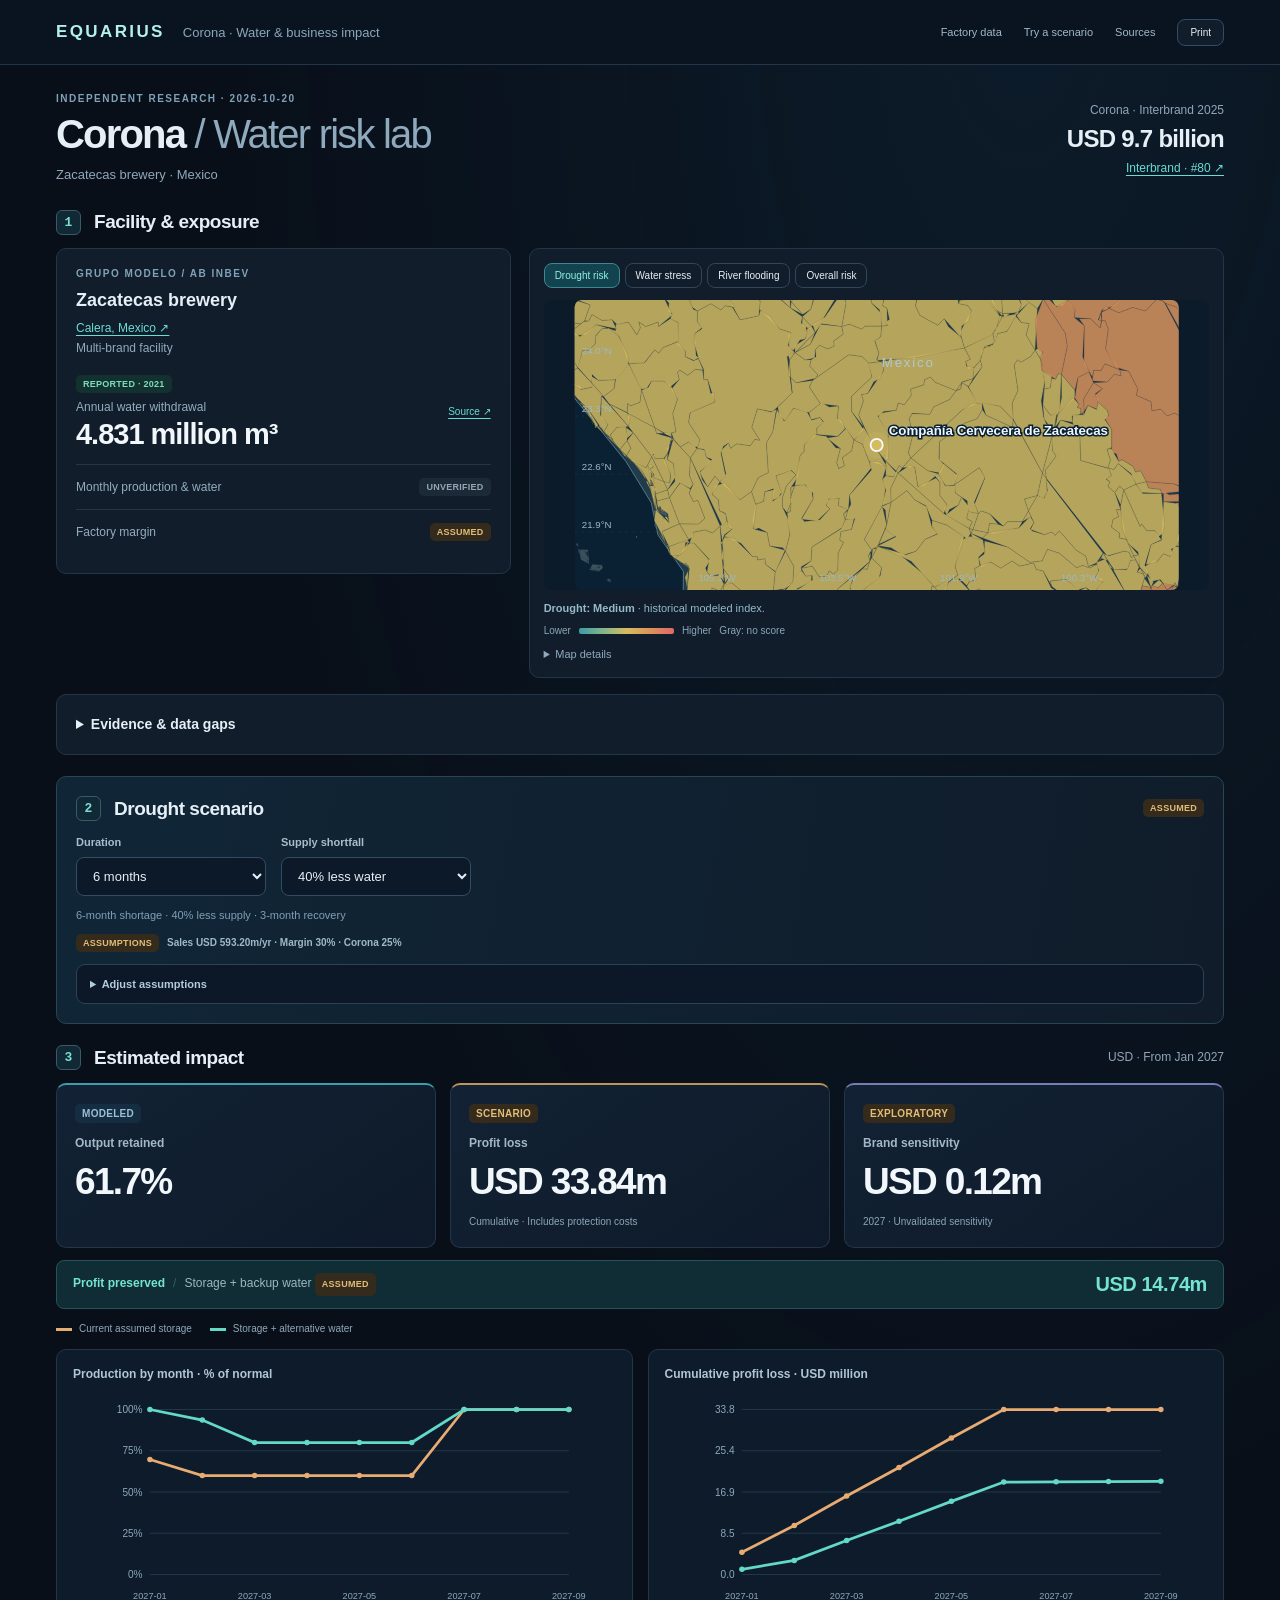
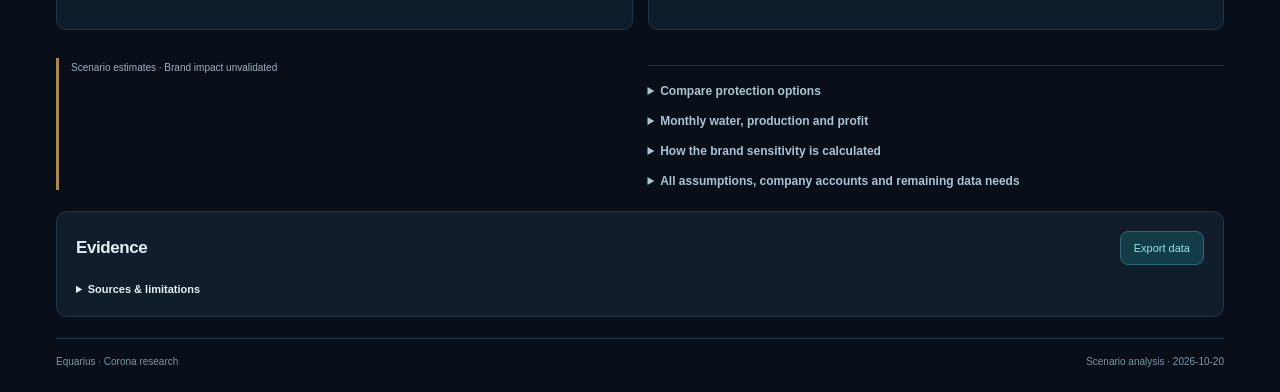
==== corona-drought-lab/index.html @ e6988e7c "Publish standalone Corona drought lab" ====
<!doctype html>
<html lang="en">
<head>
<meta charset="utf-8"><meta name="viewport" content="width=device-width,initial-scale=1">
<meta http-equiv="Content-Security-Policy" content="default-src &#x27;none&#x27;; style-src &#x27;unsafe-inline&#x27;; script-src &#x27;sha256-KRaO+PtY8TB+TW/NnRLfhq4mlnk3HslJJAmM208qSXQ=&#x27;; connect-src &#x27;none&#x27;; base-uri &#x27;none&#x27;; form-action &#x27;none&#x27;"><meta name="referrer" content="no-referrer"><meta name="robots" content="noindex,nofollow,noarchive">
<title>Corona · Water & Business Impact | Equarius</title>
<style>
:root{font-family:Inter,ui-sans-serif,-apple-system,BlinkMacSystemFont,"Segoe UI",sans-serif;color:#e6eff6;background:#080f19;font-synthesis:none;--muted:#91a6b9;--line:#233548;--green:#58d9cf;--amber:#dfb365}*{box-sizing:border-box}body{margin:0}a{color:#69dcd6;text-underline-offset:3px}button,input,select{font:inherit}button,a,summary,select,input{ -webkit-tap-highlight-color:transparent}button{cursor:pointer}button:disabled{cursor:not-allowed;opacity:.55}button,select,input{border:1px solid #344c61;border-radius:8px;background:#111d2b;color:#e6eff6;padding:11px 13px}input,select{max-width:100%}button:hover{border-color:#58d9cf}button:focus-visible,a:focus-visible,select:focus-visible,input:focus-visible,summary:focus-visible{outline:3px solid #66eee3;outline-offset:3px}input[aria-invalid=true]{border-color:#f08b75}h1,h2,h3,p{margin:0}h1{font-size:clamp(30px,3.4vw,46px);letter-spacing:-.045em;line-height:1.12;max-width:760px;font-weight:650}h2{font-size:24px;letter-spacing:-.025em;line-height:1.25;font-weight:650}h3{font-size:16px;line-height:1.4;font-weight:650}p{line-height:1.6}small,.small{font-size:12px;line-height:1.6;color:var(--muted)}small{display:block}.eyebrow{font-size:11px;letter-spacing:.11em;font-weight:700;text-transform:uppercase;color:#80a2b8;margin-bottom:9px}.wrap{max-width:1232px;margin:auto;padding:0 32px}.header{background:#111d2b;border-bottom:1px solid var(--line)}.header .wrap{display:flex;justify-content:space-between;gap:24px;align-items:center;min-height:76px}.logo{font-weight:800;letter-spacing:.14em;font-size:17px}.logo span{color:#8ca7bc;letter-spacing:0;font-weight:400;font-size:13px;margin-left:18px}.nav{display:flex;gap:22px;align-items:center;font-size:13px}.nav a{color:#a0b7c9;text-decoration:none}.nav button{padding:7px 12px;font-size:12px}.hero{display:flex;align-items:end;justify-content:space-between;gap:34px;padding:40px 0 30px}.hero p{max-width:750px;color:var(--muted);font-size:16px;margin-top:14px}.brand-anchor{text-align:right;flex-shrink:0;padding-bottom:3px}.brand-anchor strong{display:block;font-size:26px;letter-spacing:-.03em;margin:5px 0}.brand-anchor a{font-size:12px}.section{margin:0 0 28px}.section-heading{display:flex;justify-content:space-between;align-items:center;gap:18px;margin-bottom:17px}.step-title{display:flex;align-items:center;gap:13px}.step{display:inline-flex;align-items:center;justify-content:center;width:29px;height:29px;border:1px solid #3a596b;background:#142b36;border-radius:50%;font-size:13px;font-weight:700;flex-shrink:0}.panel{background:#111d2b;border:1px solid var(--line);border-radius:14px;padding:24px}.badge{display:inline-flex;align-items:center;gap:6px;border-radius:5px;padding:4px 7px;font-size:10px;font-weight:700;letter-spacing:.03em;white-space:nowrap}.fact-label{background:#13312f;color:#7ddbc1}.assumed-label{background:#342b1c;color:#e2bd77}.modeled-label{background:#142d40;color:#9bbfd6}.pending-label{background:#1c2936;color:#94a7b7}.context-grid{display:grid;grid-template-columns:.95fr 1.25fr;gap:22px;align-items:start}.location-name{font-size:18px;margin-bottom:6px}.fact-line{display:flex;justify-content:space-between;gap:20px;padding:17px 0;border-bottom:1px solid var(--line)}.fact-line:last-child{border:0}.fact-line .label{font-size:13px;color:#93adbd;max-width:250px}.fact-line strong{display:block;font-size:25px;letter-spacing:-.03em;margin-top:4px}.fact-line .right{text-align:right;font-size:12px;color:#7e9aad}.status-note{font-size:12px;line-height:1.6;background:#142332;border-radius:7px;padding:12px 14px;margin-top:15px;color:#94adbf}.map-panel{padding:18px}.map-tabs{display:flex;gap:5px;flex-wrap:wrap;margin-bottom:12px}.map-tabs button{font-size:11px;padding:7px 9px;border-color:#30475a}.map-tabs button[aria-pressed=true]{background:#13434e;color:#90f1e8;border-color:#3b8990}.map-view svg{width:100%;height:auto;display:block;border-radius:7px;background:#0b1b29}.map-caption{font-size:12px;margin:10px 0 0;color:#93bac9}.legend{display:flex;align-items:center;gap:8px;font-size:10px;color:#8ba6b6;margin:8px 0}.legend i{display:inline-block;width:95px;height:6px;background:linear-gradient(90deg,#3e9ba6,#80b68a,#d6bb60,#dc925a,#df6866);border-radius:2px}[hidden]{display:none!important}.scenario-shell{background:#101f2f;border:1px solid #294556;border-radius:14px;padding:24px}.scenario-top{display:flex;justify-content:space-between;align-items:center;gap:24px;flex-wrap:wrap}.controls{display:flex;gap:15px;flex-wrap:wrap;margin-top:17px}.controls label{display:block;font-size:12px;font-weight:650;line-height:1.5;margin-bottom:7px}.controls select{min-width:190px}.controls input{width:220px}.controls select,.controls input{font-size:13px}.scenario-description{font-size:13px;color:#85a6bb;margin-top:13px}.assumption-line{display:flex;align-items:center;gap:10px;flex-wrap:wrap;font-size:12px;color:#819faf;margin-top:13px}.assumption-line strong{font-weight:600;color:#9fb9c9}.assumptions{background:#111d2b;border:1px solid #2c4356;border-radius:9px;padding:14px 16px;margin-top:17px}.assumptions summary{font-size:13px}.assumptions p{margin-top:10px}.assumptions .controls{gap:18px}.plain-note{font-size:12px;color:#8da4b7;line-height:1.65;margin-top:12px}.results{display:grid;grid-template-columns:repeat(3,minmax(0,1fr));gap:17px;margin:17px 0}.result{background:#111d2b;border:1px solid var(--line);border-radius:11px;padding:21px;min-width:0}.result h3{font-size:13px;color:#a2b8c9;margin:13px 0 10px}.result .value{font-size:34px;line-height:1.15;letter-spacing:-.04em;font-weight:650}.result p{color:#8da5b9;font-size:12px;margin-top:10px;line-height:1.5}.result .badge{font-size:10px}.protection-summary{display:flex;gap:17px;align-items:center;justify-content:space-between;background:#102b32;border:1px solid #26525b;border-radius:10px;padding:17px 20px}.protection-summary p{font-size:13px;max-width:780px;color:#9ab9c4}.protection-summary strong{color:#6ee0cd;font-weight:700}.charts{display:grid;grid-template-columns:1fr 1fr;gap:22px;margin-top:20px}.chart{background:#111d2b;border:1px solid var(--line);border-radius:11px;padding:18px}.chart h3{font-size:13px;margin-bottom:10px}.chart svg{width:100%;height:auto;display:block}.keys{display:flex;gap:20px;font-size:11px;margin-top:14px;color:#91a8bb}.keys span:before{content:"";display:inline-block;width:16px;height:3px;background:#e8ac73;margin-right:7px;vertical-align:middle}.keys span:last-child:before{background:#63d9c7}details{margin-top:16px}summary{cursor:pointer;font-size:14px;font-weight:600;line-height:1.5}details[open]>summary{margin-bottom:13px}details p{margin-top:9px}.technical{margin-top:20px;border-top:1px solid var(--line);padding-top:4px}.scroll{overflow:auto}table{width:100%;border-collapse:collapse;font-size:12px}th,td{padding:12px 10px;text-align:right;border-bottom:1px solid var(--line);white-space:nowrap;line-height:1.5}th{color:#94adbd;font-weight:600}th:first-child,td:first-child{text-align:left}td.wrap-cell{white-space:normal;min-width:170px}.subsection{border:1px solid var(--line);border-radius:10px;padding:18px;background:#111d2b;margin-top:17px}.subsection h3{margin-bottom:10px}.source-list{margin:0;padding-left:20px;columns:2;column-gap:38px}.source-list li{break-inside:avoid;padding:6px 0;font-size:12px;line-height:1.5}.source-list small{font-size:10px}.facts{display:grid;grid-template-columns:repeat(3,minmax(0,1fr));gap:18px}.fact{padding:15px;background:#080f19;border-radius:9px}.fact .tag{font-size:9px;color:#8ea7bb;text-transform:uppercase}.fact h3{font-size:13px;margin:8px 0}.fact strong{font-size:24px}.fact small{display:inline}.fact span{font-size:10px;color:#8ca8bc;display:block;margin-top:7px}.data-status{border-left:3px solid #ae8750;padding:2px 0 2px 12px;font-size:12px;color:#9aafbf;margin:12px 0 0}.footer{padding:23px 0 36px;font-size:11px;color:#7d96a9;display:flex;justify-content:space-between;gap:18px;border-top:1px solid var(--line)}.download{background:#1b505a;color:#111d2b;border-color:#1b505a;font-size:12px;padding:10px 13px}.error{border-left:3px solid #d98060;background:#34251f;color:#edbc9f;padding:12px;font-size:13px;margin-top:14px}@media(max-width:980px){.hero{align-items:start}.brand-anchor{display:none}.context-grid{grid-template-columns:1fr 1fr}.result .value{font-size:28px}.source-list{columns:1}}@media(max-width:760px){.wrap{padding:0 18px}.header .wrap{min-height:68px}.logo span{display:none}.nav{gap:13px}.nav a:first-child{display:none}.hero{padding:28px 0 24px}.hero p{font-size:14px}.context-grid,.results,.charts,.facts{grid-template-columns:1fr}.section-heading{align-items:start}.section-heading .small{display:none}.panel,.scenario-shell{padding:19px}.map-panel{padding:14px}.controls{gap:15px}.controls>div{flex:1 1 220px}.controls select,.controls input{width:100%}.result .value{font-size:34px}.protection-summary{display:block}.protection-summary p{margin:6px 0}.footer{display:block}.footer span{display:block;margin-top:8px}h2{font-size:21px}.scenario-top{gap:8px}.fact-line .label{max-width:200px}}@media print{body{background:#111d2b}.header .nav,.controls,.download,.map-tabs,button{display:none}.wrap{padding:0;max-width:none}.hero{padding-top:24px}.panel,.result,.chart,.scenario-shell{break-inside:avoid;background:#111d2b;border-color:#63717f}.map-view:not([hidden]){break-inside:avoid}.section{margin-bottom:20px}.source-list{columns:1}.protection-summary{background:#111d2b}.technical{margin-top:12px}}

/* Compact dark tech presentation. Evidence and calculations remain expandable. */
:root{color-scheme:dark}body{background:radial-gradient(ellipse at 80% 0,#15344b55,transparent 55%),#080f19}.header{background:#0a1420}.header .wrap{min-height:64px}.logo{color:#b3f1ee}.hero{padding:28px 0 24px;align-items:center}.hero h1{font-size:40px;line-height:1.05}.hero h1 span{color:#8fa9bd;font-weight:450}.hero p{font-size:13px;margin-top:10px}.brand-anchor strong{font-size:24px;font-variant-numeric:tabular-nums}.eyebrow{font-size:10px;letter-spacing:.15em}.section{margin-bottom:21px}.section-heading{margin-bottom:13px}.section-heading h2{font-size:19px}.step{border-radius:6px;width:25px;height:25px;font-family:ui-monospace,SFMono-Regular,monospace;color:#79dbd6;background:#102935}.context-grid{grid-template-columns:.85fr 1.3fr;gap:18px}.panel{border-radius:10px;padding:19px}.map-panel{padding:14px}.location-name{font-size:18px}.fact-line{padding:13px 0;align-items:center}.fact-line strong{font-size:29px;letter-spacing:-.035em;color:#f1f7fb}.fact-line .label{font-size:12px}.compact-site{font-size:12px;color:#8faabd;line-height:1.8}.map-view svg{max-height:290px;object-fit:cover}.map-view{overflow:hidden}.map-tabs button{font-size:10px;padding:6px 10px}.map-caption{font-size:11px}.map-panel>p.small{display:none}.map-panel>details{margin-top:10px}.map-panel>details>summary{font-size:11px;font-weight:450;color:#90a9bd}.scenario-shell{padding:19px;border-radius:10px;background:linear-gradient(100deg,#102637,#101c2a)}.scenario-top h2{font-size:19px}.controls{margin-top:13px}.controls label{font-size:11px;color:#a9becd}.controls select{min-width:190px;padding:10px 12px;background:#0c1928}.scenario-description{font-size:11px;margin-top:11px;color:#829fb4}.assumption-line{margin-top:9px;font-size:10px;gap:8px}.assumption-line .badge{font-size:9px}.assumptions{padding:11px 13px;margin-top:12px;background:#0c1827}.assumptions summary{font-size:11px;color:#b3cbd9}.results{margin:12px 0;gap:14px}.result{padding:18px;border-radius:10px;background:linear-gradient(145deg,#122234,#0e1a29);border-top:2px solid #3b9eac}.result:nth-child(2){border-top-color:#bc955d}.result:nth-child(3){border-top-color:#787db5}.result h3{font-size:12px;margin:12px 0 9px}.result .value{font-size:37px;color:#f1f7fb;font-variant-numeric:tabular-nums;letter-spacing:-.045em}.result p{font-size:10px;line-height:1.5;margin-top:10px}.protection-summary{padding:12px 16px;border-radius:8px;background:#102c34}.protection-summary p{font-size:12px}.protection-summary strong{color:#74e4d2}.protection-summary .small{font-size:10px}.charts{margin-top:15px;gap:15px}.chart{padding:16px;border-radius:10px;background:#0e1b2b}.chart h3{font-size:12px;color:#b0c6d5}.chart svg{max-height:220px}.keys{font-size:10px;gap:18px}.data-status{font-size:10px;margin-top:13px;color:#9eafc1}.technical summary{font-size:12px;color:#acc3d2}.technical details{margin-top:12px}.footer{font-size:10px;padding:17px 0 25px}.nav{font-size:11px}.nav button{font-size:10px}.badge{font-size:9px}.source-list{color:#afc2d2}#sources .section-heading{margin:0}#sources h2{font-size:17px}#sources .eyebrow{display:none}#sources>details>summary{font-size:11px}.download{background:#123c47;color:#92e7df;border-color:#326976;font-size:11px}.facts .fact{background:#0c1927}.status-note{display:none}.fact-line .right{font-size:10px}.fact-line .right small{font-size:10px}.protection-summary .saving{font-size:20px;font-weight:650;letter-spacing:-.02em;white-space:nowrap}.compact-divider{color:#395a70;padding:0 8px}
@media(max-width:760px){.hero h1{font-size:34px}.context-grid{grid-template-columns:1fr}.map-view svg{max-height:none}.result .value{font-size:34px}.scenario-shell,.panel{padding:17px}.map-panel{padding:12px}.protection-summary{display:flex;flex-wrap:wrap;gap:6px}.brand-anchor{display:none}.results{grid-template-columns:1fr}.controls>div{flex:1 1 180px}.hero{padding:25px 0 21px}.section-heading .small{display:none}}
@media print{:root{color-scheme:light}body,.header,.panel,.scenario-shell,.result,.chart,.assumptions{background:white!important;color:#142f3c!important}.hero h1,.result .value,.fact-line strong{color:#142f3c}.small,p,small,.scenario-description{color:#486174}.badge{color:#324d5b;background:#e6edf0}.protection-summary{background:#eef4f5;color:#173b3c}}
</style>
</head>
<body>
<header class="header"><div class="wrap"><div class="logo">EQUARIUS<span>Corona · Water & business impact</span></div><nav class="nav" aria-label="Page sections"><a href="#evidence">Factory data</a><a href="#scenario">Try a scenario</a><a href="#sources">Sources</a><button id="print">Print</button></nav></div></header>
<main class="wrap">
<section class="hero"><div><div class="eyebrow">Independent research · 2026-10-20</div><h1>Corona <span>/ Water risk lab</span></h1><p>Zacatecas brewery · Mexico</p></div><div class="brand-anchor"><span class="small">Corona · Interbrand 2025</span><strong>USD 9.7 billion</strong><a href="https://interbrand.com/best-global-brands/global/corona/" target="_blank" rel="noopener noreferrer">Interbrand · #80 ↗</a></div></section>
<section class="section" id="evidence">
<div class="section-heading"><div class="step-title"><span class="step">1</span><h2>Facility & exposure</h2></div></div>
<div class="context-grid">
<div class="panel"><div class="eyebrow">Grupo Modelo / AB InBev</div><h3 class="location-name">Zacatecas brewery</h3><p class="small"><a href="https://www.grupomodelo.com/quienes-somos/nuestras-cervecerias" target="_blank" rel="noopener noreferrer">Calera, Mexico ↗</a></p><p class="compact-site">Multi-brand facility</p>
<div class="fact-line"><div><span class="badge fact-label">REPORTED · 2021</span><div class="label" style="margin-top:7px">Annual water withdrawal</div><strong>4.831 million m³</strong></div><div class="right"><a href="https://www.ab-inbev.com/img/redesign/Sustainablity/Anheuser%20Busch%20InBev%20-%20CDP%20Water%20Security%202022.pdf" target="_blank" rel="noopener noreferrer">Source ↗</a></div></div>
<div class="fact-line"><span class="label">Monthly production & water</span><span class="badge pending-label">UNVERIFIED</span></div>
<div class="fact-line"><span class="label">Factory margin</span><span class="badge assumed-label">ASSUMED</span></div>

</div>
<div class="panel map-panel"><div class="map-tabs" role="group" aria-label="Geographic risk layer"><button data-map="drr" aria-pressed="true">Drought risk</button><button data-map="bws" aria-pressed="false">Water stress</button><button data-map="rfr" aria-pressed="false">River flooding</button><button data-map="w_awr_def_tot" aria-pressed="false">Overall risk</button></div><div class="map-view" data-layer="drr"><svg class="aq-location-map" viewBox="0 0 1000 480" role="img" aria-labelledby="demo-drr-title demo-drr-description"><title id="demo-drr-title">WRI Drought · baseline with facility locations</title><desc id="demo-drr-description">Colored geographic polygons are WRI Aqueduct indicators. Facility point is company-reported in CDP 2022 for 2021; actual intake and surveyed boundary are unverified. This is not an inundation-depth map.</desc><defs><clipPath id="demo-drr-clip"><rect width="1000" height="480" rx="12"/></clipPath></defs><g clip-path="url(#demo-drr-clip)"><rect width="1000" height="480" fill="#0a2133"/><path d="M-1302.53,-1113.20 L-1160.48,-1124.62 L-1001.74,-1140.73 L-1013.44,-1111.70 L-824.69,-1039.83 L-539.51,-936.35 L-290.94,-937.40 L-191.81,-937.44 L-191.56,-997.97 L24.99,-997.92 L70.57,-945.90 L134.49,-899.68 L208.77,-835.63 L250.22,-759.95 L281.32,-680.72 L345.94,-637.39 L449.69,-594.46 L528.44,-707.77 L630.64,-710.55 L718.74,-653.26 L781.46,-555.38 L824.69,-472.09 L898.44,-391.52 L925.94,-293.15 L960.94,-227.45 L1058.44,-184.25 L1147.19,-153.67 L1195.94,-157.84 L1147.43,-36.33 L1125.57,62.65 L1116.43,245.42 L1104.39,311.59 L1126.06,385.22 L1164.82,450.81 L1189.77,554.67 L1272.74,653.87 L1301.92,729.58 L1350.83,794.70 L1483.55,829.71 L1535.22,884.81 L1644.86,848.02 L1740.17,834.71 L1833.77,811.00 L1912.45,788.36 L1991.95,734.39 L2021.74,657.00 L2032.00,545.04 L2053.61,505.94 L2138.27,470.84 L2270.45,439.71 L2381.14,444.39 L2456.95,433.01 L2486.94,461.48 L2482.70,526.01 L2415.53,605.37 L2385.81,686.34 L2408.84,709.44 L2390.12,766.67 L2358.79,869.62 L2327.10,835.79 L2300.93,837.98 L2277.17,839.72 L2232.39,919.14 L2209.71,903.59 L2194.57,909.65 L2195.55,928.97 L2079.95,927.53 L1963.25,927.75 L1963.15,1001.55 L1906.70,1001.88 L1953.23,1045.51 L1999.46,1075.68 L2013.33,1103.94 L2033.58,1111.85 L2030.38,1156.18 L1869.94,1156.57 L1809.78,1262.39 L1827.54,1286.59 L1813.03,1316.93 L1809.97,1354.57 L1668.50,1215.19 L1604.04,1173.01 L1501.98,1139.08 L1432.16,1148.54 L1331.76,1197.45 L1268.76,1210.25 L1180.49,1176.01 L1086.81,1151.27 L969.98,1091.52 L876.26,1073.24 L734.75,1012.49 L630.18,949.88 L598.62,914.82 L528.67,906.98 L400.81,865.34 L348.75,805.19 L214.44,730.15 L151.81,646.45 L122.01,581.55 L163.72,568.52 L150.85,530.42 L179.59,495.70 L180.21,449.32 L138.04,388.93 L126.76,335.26 L84.85,266.96 L-25.31,131.71 L-150.99,24.69 L-211.80,-61.20 L-319.09,-117.68 L-342.07,-151.57 L-323.02,-237.62 L-386.74,-270.22 L-460.53,-338.34 L-491.69,-436.68 L-558.93,-448.19 L-631.51,-522.90 L-690.09,-592.23 L-695.54,-636.94 L-762.76,-745.42 L-807.04,-856.40 L-805.15,-912.40 L-895.55,-970.47 L-937.28,-964.08 L-1008.62,-1004.54 L-1028.65,-944.95 L-1007.97,-874.86 L-995.80,-765.87 L-952.93,-706.39 L-860.17,-607.56 L-839.57,-573.93 L-820.56,-563.74 L-804.07,-514.85 L-781.85,-516.82 L-756.76,-425.43 L-718.80,-389.52 L-692.18,-339.69 L-613.62,-268.35 L-572.15,-138.76 L-535.04,-78.09 L-500.31,-13.43 L-493.44,59.05 L-433.17,63.59 L-383.04,125.78 L-337.70,186.68 L-340.74,211.05 L-393.34,260.93 L-415.49,260.28 L-448.45,177.65 L-530.25,99.83 L-620.38,33.55 L-684.32,-1.37 L-680.19,-102.38 L-699.15,-177.58 L-758.72,-220.74 L-844.65,-283.10 L-861.15,-265.08 L-892.68,-301.57 L-969.78,-335.53 L-1043.46,-417.31 L-1034.34,-427.97 L-982.86,-419.95 L-936.48,-472.80 L-931.81,-536.87 L-1028.04,-638.75 L-1101.39,-678.48 L-1147.48,-768.49 L-1193.86,-863.62 L-1251.75,-980.47 L-1302.53,-1113.20 Z" fill="#203b4c" fill-rule="evenodd" stroke="#648492" stroke-width="1.4"><title>Mexico</title></path><path class="aq-risk-polygon" aria-hidden="true" d="M631.48,150.04 L639.40,147.09 L640.44,136.60 L649.65,141.60 L668.74,170.59 L641.65,182.06 L556.61,261.55 L552.21,253.30 L559.60,224.30 L553.89,196.54 L558.25,188.16 L587.77,188.95 L594.69,176.51 L620.45,164.87 L631.48,150.04 Z M668.74,170.59 L674.37,168.81 L674.37,170.18 L668.74,170.59 Z" fill="#d6bb60" fill-opacity=".82" fill-rule="evenodd" stroke="#142a38" stroke-opacity=".35" stroke-width=".65"><title>Basin 752210 · San Luis Potosí · Medium (0.4-0.6)</title></path><path class="aq-risk-polygon" aria-hidden="true" d="M674.90,181.29 L666.35,196.57 L645.42,204.04 L604.06,234.57 L603.06,262.51 L611.94,273.14 L606.02,286.47 L584.64,282.57 L556.61,261.55 L641.65,182.06 L659.11,171.29 L674.37,170.18 L674.90,181.29 Z" fill="#d6bb60" fill-opacity=".82" fill-rule="evenodd" stroke="#142a38" stroke-opacity=".35" stroke-width=".65"><title>Basin 752210 · San Luis Potosí · Medium (0.4-0.6)</title></path><path class="aq-risk-polygon" aria-hidden="true" d="M515.00,291.07 L515.06,266.50 L533.14,286.46 L528.54,292.77 L515.00,291.07 Z" fill="#d6bb60" fill-opacity=".82" fill-rule="evenodd" stroke="#142a38" stroke-opacity=".35" stroke-width=".65"><title>Basin 752210 · Zacatecas · Medium (0.4-0.6)</title></path><path class="aq-risk-polygon" aria-hidden="true" d="M515.06,266.50 L519.21,224.15 L502.59,194.23 L505.10,187.55 L532.46,182.36 L535.31,170.52 L545.72,173.35 L557.11,157.88 L556.26,147.31 L577.91,140.30 L579.06,131.85 L589.17,127.36 L597.01,136.33 L631.48,150.04 L620.45,164.87 L594.69,176.51 L587.77,188.95 L558.64,187.59 L553.89,196.54 L559.60,224.30 L552.21,253.30 L556.61,261.55 L542.69,277.85 L537.40,274.14 L532.20,283.06 L515.06,266.50 Z M639.49,137.92 L639.52,137.22 L640.44,136.60 L639.49,137.92 Z" fill="#d6bb60" fill-opacity=".82" fill-rule="evenodd" stroke="#142a38" stroke-opacity=".35" stroke-width=".65"><title>Basin 752210 · Zacatecas · Medium (0.4-0.6)</title></path><path class="aq-risk-polygon" aria-hidden="true" d="M601.80,287.62 L578.03,307.99 L568.27,309.19 L562.80,276.49 L542.69,277.85 L556.61,261.55 L584.64,282.57 L601.80,287.62 Z" fill="#d6bb60" fill-opacity=".82" fill-rule="evenodd" stroke="#142a38" stroke-opacity=".35" stroke-width=".65"><title>Basin 752210 · Zacatecas · Medium (0.4-0.6)</title></path><path class="aq-risk-polygon" aria-hidden="true" d="M673.55,93.62 L673.16,86.30 L677.52,79.55 L673.55,93.62 Z M671.62,99.85 L672.70,96.67 L673.74,99.30 L671.62,99.85 Z M692.33,73.67 L695.20,71.02 L693.51,73.63 L692.33,73.67 Z" fill="#d6bb60" fill-opacity=".82" fill-rule="evenodd" stroke="#142a38" stroke-opacity=".35" stroke-width=".65"><title>Basin 752220 · San Luis Potosí · Medium (0.4-0.6)</title></path><path class="aq-risk-polygon" aria-hidden="true" d="M695.20,71.02 L678.54,77.71 L671.62,99.85 L661.35,111.93 L651.02,114.10 L647.29,101.67 L655.04,97.95 L645.20,79.39 L692.62,55.51 L695.20,71.02 Z M696.46,49.20 L699.37,44.37 L699.32,46.05 L696.46,49.20 Z" fill="#d6bb60" fill-opacity=".82" fill-rule="evenodd" stroke="#142a38" stroke-opacity=".35" stroke-width=".65"><title>Basin 752220 · Zacatecas · Medium (0.4-0.6)</title></path><path class="aq-risk-polygon" aria-hidden="true" d="M699.37,44.37 L691.64,57.17 L645.20,79.39 L637.91,53.43 L656.62,17.34 L650.41,9.07 L635.84,6.21 L637.39,0.82 L665.61,-6.71 L683.24,-2.26 L704.14,27.30 L699.37,44.37 Z M630.06,-16.42 L632.47,-10.35 L629.18,-10.51 L630.06,-16.42 Z" fill="#d6bb60" fill-opacity=".82" fill-rule="evenodd" stroke="#142a38" stroke-opacity=".35" stroke-width=".65"><title>Basin 752220 · Zacatecas · Medium (0.4-0.6)</title></path><path class="aq-risk-polygon" aria-hidden="true" d="M637.39,0.82 L631.38,-16.43 L675.69,-18.98 L680.21,-7.67 L691.51,-1.58 L703.50,25.68 L678.92,-4.73 L637.39,0.82 Z" fill="#d6bb60" fill-opacity=".82" fill-rule="evenodd" stroke="#142a38" stroke-opacity=".35" stroke-width=".65"><title>Basin 752220 · Coahuila · Medium (0.4-0.6)</title></path><path class="aq-risk-polygon" aria-hidden="true" d="M492.57,-24.63 L513.66,-15.97 L509.99,9.84 L516.89,13.09 L518.10,42.15 L508.21,43.26 L504.59,15.95 L490.59,4.22 L493.12,-8.13 L487.85,-19.74 L492.57,-24.63 Z" fill="#d6bb60" fill-opacity=".82" fill-rule="evenodd" stroke="#142a38" stroke-opacity=".35" stroke-width=".65"><title>Basin 752230 · Durango · Medium (0.4-0.6)</title></path><path class="aq-risk-polygon" aria-hidden="true" d="M640.44,136.60 L659.71,129.78 L652.50,143.24 L640.44,136.60 Z M631.90,149.48 L639.49,137.92 L639.40,147.09 L631.90,149.48 Z" fill="#d6bb60" fill-opacity=".82" fill-rule="evenodd" stroke="#142a38" stroke-opacity=".35" stroke-width=".65"><title>Basin 752230 · San Luis Potosí · Medium (0.4-0.6)</title></path><path class="aq-risk-polygon" aria-hidden="true" d="M478.50,210.30 L516.97,275.71 L487.40,267.36 L476.35,238.64 L462.91,232.30 L478.50,210.30 Z" fill="#d6bb60" fill-opacity=".82" fill-rule="evenodd" stroke="#142a38" stroke-opacity=".35" stroke-width=".65"><title>Basin 752230 · Zacatecas · Medium (0.4-0.6)</title></path><path class="aq-risk-polygon" aria-hidden="true" d="M661.35,111.93 L659.71,129.78 L641.16,135.76 L631.48,150.04 L597.01,136.33 L589.17,127.36 L579.06,131.85 L577.91,140.30 L556.26,147.31 L557.11,157.88 L545.72,173.35 L535.31,170.52 L532.46,182.36 L511.57,184.75 L502.04,192.37 L518.65,220.41 L519.16,262.28 L515.06,266.50 L494.20,240.23 L470.17,190.81 L477.97,166.86 L474.90,156.31 L485.31,154.61 L511.29,117.35 L510.31,103.38 L505.35,102.15 L645.20,79.39 L655.04,97.95 L647.29,101.67 L648.94,110.08 L661.35,111.93 Z" fill="#d6bb60" fill-opacity=".82" fill-rule="evenodd" stroke="#142a38" stroke-opacity=".35" stroke-width=".65"><title>Basin 752230 · Zacatecas · Medium (0.4-0.6)</title></path><path class="aq-risk-polygon" aria-hidden="true" d="M645.20,79.39 L560.32,95.81 L500.41,99.96 L503.54,87.69 L496.81,67.09 L506.56,61.03 L508.21,43.26 L518.10,42.15 L515.96,35.76 L521.10,32.22 L516.89,13.09 L509.99,9.84 L514.04,-14.78 L506.24,-23.52 L531.04,-16.08 L542.35,-4.19 L568.13,-13.29 L564.38,9.76 L571.77,25.68 L601.25,41.76 L611.87,30.83 L618.75,44.45 L640.00,61.71 L645.20,79.39 Z" fill="#d6bb60" fill-opacity=".82" fill-rule="evenodd" stroke="#142a38" stroke-opacity=".35" stroke-width=".65"><title>Basin 752230 · Zacatecas · Medium (0.4-0.6)</title></path><path class="aq-risk-polygon" aria-hidden="true" d="M632.47,-10.35 L635.84,6.21 L650.41,9.07 L656.62,17.34 L651.91,34.57 L641.04,42.85 L638.96,61.71 L611.87,30.83 L601.25,41.76 L571.77,25.68 L564.38,9.76 L569.07,-12.00 L546.50,-15.66 L539.90,-30.92 L630.06,-16.42 L632.47,-10.35 Z" fill="#d6bb60" fill-opacity=".82" fill-rule="evenodd" stroke="#142a38" stroke-opacity=".35" stroke-width=".65"><title>Basin 752242 · Zacatecas · Medium (0.4-0.6)</title></path><path class="aq-risk-polygon" aria-hidden="true" d="M637.39,0.82 L633.24,-0.46 L632.47,-10.35 L637.39,0.82 Z" fill="#d6bb60" fill-opacity=".82" fill-rule="evenodd" stroke="#142a38" stroke-opacity=".35" stroke-width=".65"><title>Basin 752242 · Coahuila · Medium (0.4-0.6)</title></path><path class="aq-risk-polygon" aria-hidden="true" d="M392.51,43.74 L389.60,48.08 L376.56,42.16 L376.96,27.56 L392.51,43.74 Z" fill="#d6bb60" fill-opacity=".82" fill-rule="evenodd" stroke="#142a38" stroke-opacity=".35" stroke-width=".65"><title>Basin 752243 · Durango · Medium (0.4-0.6)</title></path><path class="aq-risk-polygon" aria-hidden="true" d="M437.96,-13.00 L411.24,31.31 L392.51,43.74 L376.96,27.56 L390.95,15.25 L395.27,1.20 L387.50,-18.03 L437.96,-13.00 Z" fill="#d6bb60" fill-opacity=".82" fill-rule="evenodd" stroke="#142a38" stroke-opacity=".35" stroke-width=".65"><title>Basin 752243 · Durango · Medium (0.4-0.6)</title></path><path class="aq-risk-polygon" aria-hidden="true" d="M384.79,47.43 L392.51,43.74 L398.09,53.69 L364.81,87.37 L364.55,75.70 L381.66,64.58 L384.79,47.43 Z" fill="#d6bb60" fill-opacity=".82" fill-rule="evenodd" stroke="#142a38" stroke-opacity=".35" stroke-width=".65"><title>Basin 752246 · Durango · Medium (0.4-0.6)</title></path><path class="aq-risk-polygon" aria-hidden="true" d="M437.91,-5.83 L444.69,-11.20 L449.37,5.06 L442.39,44.04 L408.86,39.29 L398.09,53.69 L393.71,40.27 L413.96,28.55 L437.91,-5.83 Z M366.27,86.16 L364.81,87.37 L365.43,86.60 L366.27,86.16 Z" fill="#d6bb60" fill-opacity=".82" fill-rule="evenodd" stroke="#142a38" stroke-opacity=".35" stroke-width=".65"><title>Basin 752246 · Durango · Medium (0.4-0.6)</title></path><path class="aq-risk-polygon" aria-hidden="true" d="M398.09,53.69 L390.25,73.37 L366.27,86.16 L398.09,53.69 Z" fill="#d6bb60" fill-opacity=".82" fill-rule="evenodd" stroke="#142a38" stroke-opacity=".35" stroke-width=".65"><title>Basin 752246 · Zacatecas · Medium (0.4-0.6)</title></path><path class="aq-risk-polygon" aria-hidden="true" d="M442.39,44.04 L444.76,56.47 L429.11,67.66 L429.59,76.57 L418.86,81.08 L405.32,74.90 L398.37,82.50 L397.56,95.89 L381.97,99.44 L364.81,87.37 L390.25,73.37 L407.12,40.09 L442.39,44.04 Z" fill="#d6bb60" fill-opacity=".82" fill-rule="evenodd" stroke="#142a38" stroke-opacity=".35" stroke-width=".65"><title>Basin 752246 · Zacatecas · Medium (0.4-0.6)</title></path><path class="aq-risk-polygon" aria-hidden="true" d="M487.14,-22.47 L493.12,-8.13 L490.59,4.22 L506.74,21.01 L508.21,43.26 L480.41,43.41 L475.61,48.45 L454.92,40.20 L442.39,44.04 L449.37,5.06 L444.69,-11.20 L473.05,-2.83 L474.84,-17.56 L487.14,-22.47 Z" fill="#d6bb60" fill-opacity=".82" fill-rule="evenodd" stroke="#142a38" stroke-opacity=".35" stroke-width=".65"><title>Basin 752247 · Durango · Medium (0.4-0.6)</title></path><path class="aq-risk-polygon" aria-hidden="true" d="M462.91,231.74 L434.84,195.81 L436.87,175.63 L406.66,171.65 L388.55,143.92 L393.66,133.41 L453.57,90.73 L475.65,93.40 L488.47,105.72 L492.04,127.63 L458.20,159.68 L458.74,184.71 L479.01,215.08 L462.91,231.74 Z" fill="#d6bb60" fill-opacity=".82" fill-rule="evenodd" stroke="#142a38" stroke-opacity=".35" stroke-width=".65"><title>Basin 752247 · Zacatecas · Medium (0.4-0.6)</title></path><path class="aq-risk-polygon" aria-hidden="true" d="M505.35,102.15 L510.31,103.38 L511.42,116.38 L504.59,130.72 L495.21,135.27 L485.31,154.61 L474.90,156.31 L477.97,166.86 L470.17,190.81 L478.50,210.30 L458.74,184.71 L458.20,159.68 L492.04,127.63 L486.92,104.24 L505.35,102.15 Z" fill="#d6bb60" fill-opacity=".82" fill-rule="evenodd" stroke="#142a38" stroke-opacity=".35" stroke-width=".65"><title>Basin 752247 · Zacatecas · Medium (0.4-0.6)</title></path><path class="aq-risk-polygon" aria-hidden="true" d="M391.56,98.82 L399.63,93.76 L398.37,82.50 L405.32,74.90 L418.86,81.08 L429.59,76.57 L429.11,67.66 L444.76,56.47 L442.39,44.04 L454.92,40.20 L475.61,48.45 L480.41,43.41 L508.21,43.26 L506.56,61.03 L496.72,67.66 L503.54,87.69 L499.94,99.15 L505.35,102.15 L486.92,104.24 L475.65,93.40 L453.57,90.73 L393.66,133.41 L402.95,124.16 L389.00,109.41 L391.56,98.82 Z" fill="#d6bb60" fill-opacity=".82" fill-rule="evenodd" stroke="#142a38" stroke-opacity=".35" stroke-width=".65"><title>Basin 752247 · Zacatecas · Medium (0.4-0.6)</title></path><path class="aq-risk-polygon" aria-hidden="true" d="M400.94,222.68 L400.86,212.02 L411.76,201.27 L406.15,194.35 L391.15,198.20 L387.91,186.40 L408.90,169.86 L421.50,177.24 L436.87,175.63 L434.84,195.81 L441.56,198.31 L447.70,212.96 L435.74,225.59 L400.94,222.68 Z" fill="#d6bb60" fill-opacity=".82" fill-rule="evenodd" stroke="#142a38" stroke-opacity=".35" stroke-width=".65"><title>Basin 752248 · Zacatecas · Medium (0.4-0.6)</title></path><path class="aq-risk-polygon" aria-hidden="true" d="M462.40,231.74 L458.65,249.75 L443.08,260.91 L446.77,274.14 L437.40,279.22 L433.71,269.47 L439.89,245.97 L417.65,228.58 L436.30,225.36 L449.26,212.57 L462.40,231.74 Z" fill="#d6bb60" fill-opacity=".82" fill-rule="evenodd" stroke="#142a38" stroke-opacity=".35" stroke-width=".65"><title>Basin 752249 · Zacatecas · Medium (0.4-0.6)</title></path><path class="aq-risk-polygon" aria-hidden="true" d="M396.59,-116.32 L395.09,-109.96 L403.50,-101.56 L386.96,-97.16 L392.84,-78.81 L379.34,-79.92 L378.59,-75.05 L387.85,-65.31 L380.63,-48.34 L399.37,-30.52 L387.50,-18.03 L372.05,-17.65 L358.74,2.80 L337.99,-25.62 L327.90,-59.76 L293.37,-63.94 L267.47,-104.70 L245.17,-118.30 L256.04,-118.15 L272.38,-132.20 L284.58,-120.31 L306.57,-130.85 L314.79,-122.16 L319.69,-128.45 L335.31,-113.44 L346.90,-115.09 L359.00,-137.05 L373.85,-140.02 L385.45,-114.11 L396.59,-116.32 Z" fill="#d6bb60" fill-opacity=".82" fill-rule="evenodd" stroke="#142a38" stroke-opacity=".35" stroke-width=".65"><title>Basin 752253 · Durango · Medium (0.4-0.6)</title></path><path class="aq-risk-polygon" aria-hidden="true" d="M358.74,2.80 L372.05,-17.65 L388.39,-17.76 L395.21,-1.25 L390.95,15.25 L377.50,23.96 L358.74,2.80 Z" fill="#d6bb60" fill-opacity=".82" fill-rule="evenodd" stroke="#142a38" stroke-opacity=".35" stroke-width=".65"><title>Basin 752253 · Durango · Medium (0.4-0.6)</title></path><path class="aq-risk-polygon" aria-hidden="true" d="M313.96,-63.29 L328.99,-58.42 L337.99,-25.62 L356.59,-3.97 L357.31,13.12 L302.49,-36.05 L304.62,-52.12 L313.96,-63.29 Z" fill="#d6bb60" fill-opacity=".82" fill-rule="evenodd" stroke="#142a38" stroke-opacity=".35" stroke-width=".65"><title>Basin 752254 · Durango · Medium (0.4-0.6)</title></path><path class="aq-risk-polygon" aria-hidden="true" d="M357.31,13.12 L376.96,27.56 L374.96,38.00 L382.66,43.10 L384.75,54.05 L381.66,64.58 L373.03,66.33 L362.40,83.42 L355.24,79.34 L353.46,58.42 L358.24,53.88 L339.35,48.08 L305.70,15.25 L307.19,1.62 L299.94,-4.92 L297.86,-19.27 L300.97,-34.42 L357.31,13.12 Z" fill="#d6bb60" fill-opacity=".82" fill-rule="evenodd" stroke="#142a38" stroke-opacity=".35" stroke-width=".65"><title>Basin 752254 · Durango · Medium (0.4-0.6)</title></path><path class="aq-risk-polygon" aria-hidden="true" d="M377.50,23.96 L357.31,13.12 L358.74,2.80 L377.50,23.96 Z" fill="#d6bb60" fill-opacity=".82" fill-rule="evenodd" stroke="#142a38" stroke-opacity=".35" stroke-width=".65"><title>Basin 752254 · Durango · Medium (0.4-0.6)</title></path><path class="aq-risk-polygon" aria-hidden="true" d="M245.17,-118.30 L261.95,-93.47 L262.82,-68.11 L282.56,-46.60 L302.49,-36.05 L297.86,-19.27 L299.94,-4.92 L307.19,1.62 L305.10,26.26 L273.96,33.00 L239.95,-29.70 L223.90,-41.67 L224.97,-58.57 L233.70,-61.22 L212.99,-98.14 L217.67,-107.78 L207.60,-122.82 L219.67,-143.30 L235.21,-133.64 L245.17,-118.30 Z" fill="#d6bb60" fill-opacity=".82" fill-rule="evenodd" stroke="#142a38" stroke-opacity=".35" stroke-width=".65"><title>Basin 752255 · Durango · Medium (0.4-0.6)</title></path><path class="aq-risk-polygon" aria-hidden="true" d="M172.81,-59.84 L184.73,-29.10 L182.24,-20.99 L196.34,15.25 L203.54,18.24 L203.12,35.30 L210.75,45.85 L199.30,55.34 L201.01,91.71 L205.62,95.68 L197.89,100.23 L182.82,93.65 L183.79,85.24 L170.21,73.71 L171.25,37.14 L158.31,31.85 L161.29,21.94 L155.15,19.62 L156.15,5.06 L147.36,-4.83 L147.19,-27.76 L133.35,-46.68 L138.96,-54.66 L155.55,-54.79 L163.22,-70.26 L172.81,-59.84 Z" fill="#d6bb60" fill-opacity=".82" fill-rule="evenodd" stroke="#142a38" stroke-opacity=".35" stroke-width=".65"><title>Basin 752259 · Durango · Medium (0.4-0.6)</title></path><path class="aq-risk-polygon" aria-hidden="true" d="M203.54,18.24 L194.69,11.93 L182.24,-20.99 L184.73,-29.10 L173.90,-46.85 L172.81,-59.84 L178.79,-63.79 L186.46,-58.78 L196.56,-62.09 L229.49,-40.76 L265.05,12.28 L249.16,9.60 L242.21,16.59 L225.67,6.27 L203.54,18.24 Z" fill="#d6bb60" fill-opacity=".82" fill-rule="evenodd" stroke="#142a38" stroke-opacity=".35" stroke-width=".65"><title>Basin 752260 · Durango · Medium (0.4-0.6)</title></path><path class="aq-risk-polygon" aria-hidden="true" d="M809.27,-20.18 L810.61,-28.74 L825.16,-15.01 L851.55,-44.78 L865.27,-45.95 L872.96,-36.76 L880.92,-36.89 L902.57,-51.58 L944.44,-26.74 L931.11,-11.49 L926.65,-9.92 L924.24,-17.76 L893.46,9.75 L872.94,16.00 L866.71,32.65 L872.01,33.81 L870.01,46.29 L853.85,30.89 L826.97,29.12 L828.42,16.61 L819.21,7.68 L809.27,-20.18 Z" fill="#dc925a" fill-opacity=".82" fill-rule="evenodd" stroke="#142a38" stroke-opacity=".35" stroke-width=".65"><title>Basin 753106 · Nuevo León · Medium - High (0.6-0.8)</title></path><path class="aq-risk-polygon" aria-hidden="true" d="M1117.69,-31.97 L1129.85,-27.02 L1082.59,7.85 L1076.41,21.54 L1064.57,25.21 L1061.87,35.42 L1052.50,35.42 L1046.37,57.23 L1014.11,43.51 L996.15,12.04 L978.29,5.59 L944.44,-26.74 L939.09,-43.76 L954.07,-59.52 L973.64,-52.34 L982.37,-68.27 L1004.19,-72.55 L1029.55,-96.74 L1028.59,-79.07 L1046.04,-74.18 L1051.05,-55.32 L1091.35,-73.03 L1099.45,-61.69 L1099.00,-45.39 L1113.96,-45.46 L1117.69,-31.97 Z" fill="#dc925a" fill-opacity=".82" fill-rule="evenodd" stroke="#142a38" stroke-opacity=".35" stroke-width=".65"><title>Basin 753106 · Tamaulipas · Medium - High (0.6-0.8)</title></path><path class="aq-risk-polygon" aria-hidden="true" d="M944.44,-26.74 L975.44,2.74 L963.86,-1.33 L944.96,18.15 L923.57,12.59 L900.56,21.19 L884.85,13.90 L924.24,-17.76 L926.65,-9.92 L932.25,-12.25 L944.44,-26.74 Z M870.17,22.05 L872.81,33.74 L867.81,34.01 L870.17,22.05 Z M975.44,2.74 L977.36,4.64 L975.50,3.79 L975.44,2.74 Z M977.36,4.64 L978.29,5.59 L977.61,5.55 L977.36,4.64 Z" fill="#dc925a" fill-opacity=".82" fill-rule="evenodd" stroke="#142a38" stroke-opacity=".35" stroke-width=".65"><title>Basin 753106 · Tamaulipas · Medium - High (0.6-0.8)</title></path><path class="aq-risk-polygon" aria-hidden="true" d="M872.81,33.74 L878.42,34.34 L883.51,48.22 L878.96,80.75 L902.51,115.88 L877.77,105.75 L871.10,117.14 L859.31,116.15 L857.19,127.30 L843.17,105.42 L843.57,42.55 L835.31,30.83 L853.85,30.89 L870.01,46.29 L872.81,33.74 Z M884.85,13.90 L871.70,20.06 L878.94,10.71 L884.85,13.90 Z" fill="#dc925a" fill-opacity=".82" fill-rule="evenodd" stroke="#142a38" stroke-opacity=".35" stroke-width=".65"><title>Basin 753108 · Nuevo León · Medium - High (0.6-0.8)</title></path><path class="aq-risk-polygon" aria-hidden="true" d="M978.29,5.59 L996.15,12.04 L1006.41,24.46 L1004.08,30.08 L1030.21,59.31 L1064.36,70.94 L1074.37,111.93 L1102.24,109.14 L1117.01,114.91 L1113.44,140.96 L1097.51,142.15 L1090.05,149.72 L1095.21,172.22 L1091.86,185.22 L1058.33,181.42 L1027.36,93.83 L978.29,5.59 Z" fill="#dc925a" fill-opacity=".82" fill-rule="evenodd" stroke="#142a38" stroke-opacity=".35" stroke-width=".65"><title>Basin 753108 · Tamaulipas · Medium - High (0.6-0.8)</title></path><path class="aq-risk-polygon" aria-hidden="true" d="M975.44,2.74 L1043.70,131.72 L1058.33,181.42 L1039.01,196.75 L1039.47,202.29 L1021.55,185.33 L1015.92,197.10 L1009.27,198.31 L993.40,187.06 L980.84,192.02 L970.21,180.74 L955.62,183.57 L954.06,168.24 L929.62,157.78 L932.14,146.88 L917.04,117.86 L896.16,111.27 L878.96,80.75 L883.51,48.22 L878.42,34.34 L872.81,33.74 L872.10,20.64 L884.85,13.90 L900.56,21.19 L923.57,12.59 L944.96,18.15 L963.86,-1.33 L975.44,2.74 Z" fill="#dc925a" fill-opacity=".82" fill-rule="evenodd" stroke="#142a38" stroke-opacity=".35" stroke-width=".65"><title>Basin 753108 · Tamaulipas · Medium - High (0.6-0.8)</title></path><path class="aq-risk-polygon" aria-hidden="true" d="M828.03,149.49 L828.03,162.00 L799.37,190.38 L806.14,161.94 L805.67,122.75 L828.03,149.49 Z" fill="#d6bb60" fill-opacity=".82" fill-rule="evenodd" stroke="#142a38" stroke-opacity=".35" stroke-width=".65"><title>Basin 753201 · Nuevo León · Medium (0.4-0.6)</title></path><path class="aq-risk-polygon" aria-hidden="true" d="M805.67,122.75 L803.04,180.75 L799.32,190.09 L787.91,190.95 L774.95,173.82 L777.05,147.35 L787.31,145.38 L789.47,129.58 L796.04,131.24 L800.20,122.12 L805.67,122.75 Z" fill="#d6bb60" fill-opacity=".82" fill-rule="evenodd" stroke="#142a38" stroke-opacity=".35" stroke-width=".65"><title>Basin 753201 · Nuevo León · Medium (0.4-0.6)</title></path><path class="aq-risk-polygon" aria-hidden="true" d="M795.94,210.16 L793.57,212.81 L796.42,198.22 L795.94,210.16 Z M799.32,190.09 L799.37,190.38 L798.95,191.06 L799.32,190.09 Z" fill="#d6bb60" fill-opacity=".82" fill-rule="evenodd" stroke="#142a38" stroke-opacity=".35" stroke-width=".65"><title>Basin 753202 · Nuevo León · Medium (0.4-0.6)</title></path><path class="aq-risk-polygon" aria-hidden="true" d="M798.21,188.20 L793.57,212.81 L786.84,210.26 L777.11,196.83 L774.95,173.82 L787.91,190.95 L798.21,188.20 Z M789.47,129.58 L787.31,145.38 L777.05,147.35 L774.95,173.09 L778.14,138.56 L773.70,117.08 L790.00,124.46 L789.47,129.58 Z M762.19,83.34 L767.91,79.48 L774.92,86.38 L771.30,97.52 L762.19,83.34 Z M771.30,97.52 L771.77,97.67 L771.77,98.93 L771.30,97.52 Z" fill="#d6bb60" fill-opacity=".82" fill-rule="evenodd" stroke="#142a38" stroke-opacity=".35" stroke-width=".65"><title>Basin 753202 · Nuevo León · Medium (0.4-0.6)</title></path><path class="aq-risk-polygon" aria-hidden="true" d="M793.57,212.81 L790.96,249.23 L797.19,258.20 L779.11,282.27 L781.07,295.31 L774.29,286.63 L793.57,212.81 Z" fill="#d6bb60" fill-opacity=".82" fill-rule="evenodd" stroke="#142a38" stroke-opacity=".35" stroke-width=".65"><title>Basin 753202 · San Luis Potosí · Medium (0.4-0.6)</title></path><path class="aq-risk-polygon" aria-hidden="true" d="M774.29,286.63 L724.95,195.20 L724.38,170.23 L733.82,149.93 L727.55,107.61 L733.11,98.74 L738.75,102.86 L754.59,93.69 L762.19,83.34 L771.77,98.93 L778.04,136.02 L772.38,166.70 L776.20,193.60 L780.67,204.75 L793.57,212.81 L774.29,286.63 Z" fill="#d6bb60" fill-opacity=".82" fill-rule="evenodd" stroke="#142a38" stroke-opacity=".35" stroke-width=".65"><title>Basin 753202 · San Luis Potosí · Medium (0.4-0.6)</title></path><path class="aq-risk-polygon" aria-hidden="true" d="M725.93,198.34 L774.29,286.63 L766.15,323.78 L744.69,329.39 L751.27,349.20 L741.29,366.55 L716.35,367.12 L709.84,374.47 L687.40,354.14 L673.06,349.16 L668.32,353.52 L661.88,338.12 L679.02,294.80 L669.84,277.60 L628.54,306.11 L632.11,287.39 L603.54,264.53 L604.06,234.57 L645.42,204.04 L666.35,196.57 L674.90,181.29 L680.62,190.38 L724.59,210.73 L725.93,198.34 Z" fill="#d6bb60" fill-opacity=".82" fill-rule="evenodd" stroke="#142a38" stroke-opacity=".35" stroke-width=".65"><title>Basin 753202 · San Luis Potosí · Medium (0.4-0.6)</title></path><path class="aq-risk-polygon" aria-hidden="true" d="M766.15,323.78 L774.29,286.63 L781.07,295.31 L782.11,318.56 L775.94,329.96 L766.15,323.78 Z M741.29,366.55 L751.27,349.20 L755.63,358.65 L741.29,366.55 Z" fill="#d6bb60" fill-opacity=".82" fill-rule="evenodd" stroke="#142a38" stroke-opacity=".35" stroke-width=".65"><title>Basin 753202 · San Luis Potosí · Medium (0.4-0.6)</title></path><path class="aq-risk-polygon" aria-hidden="true" d="M628.54,306.11 L669.84,277.60 L679.17,293.59 L661.49,334.94 L668.32,353.52 L651.05,350.69 L649.85,332.44 L630.22,319.74 L628.54,306.11 Z" fill="#d6bb60" fill-opacity=".82" fill-rule="evenodd" stroke="#142a38" stroke-opacity=".35" stroke-width=".65"><title>Basin 753202 · Zacatecas · Medium (0.4-0.6)</title></path><path class="aq-risk-polygon" aria-hidden="true" d="M668.32,353.52 L673.06,349.16 L687.40,354.14 L700.94,371.00 L687.01,369.88 L684.19,385.34 L659.15,380.26 L668.32,353.52 Z" fill="#d6bb60" fill-opacity=".82" fill-rule="evenodd" stroke="#142a38" stroke-opacity=".35" stroke-width=".65"><title>Basin 753203 · San Luis Potosí · Medium (0.4-0.6)</title></path><path class="aq-risk-polygon" aria-hidden="true" d="M684.19,385.34 L675.41,394.03 L655.76,386.07 L659.15,380.26 L684.19,385.34 Z" fill="#d6bb60" fill-opacity=".82" fill-rule="evenodd" stroke="#142a38" stroke-opacity=".35" stroke-width=".65"><title>Basin 753203 · San Luis Potosí · Medium (0.4-0.6)</title></path><path class="aq-risk-polygon" aria-hidden="true" d="M650.94,350.21 L668.32,353.52 L659.15,380.26 L653.07,378.06 L658.17,366.79 L648.96,361.90 L650.94,350.21 Z" fill="#d6bb60" fill-opacity=".82" fill-rule="evenodd" stroke="#142a38" stroke-opacity=".35" stroke-width=".65"><title>Basin 753203 · Zacatecas · Medium (0.4-0.6)</title></path><path class="aq-risk-polygon" aria-hidden="true" d="M659.15,380.26 L655.76,386.07 L653.07,378.06 L659.15,380.26 Z" fill="#d6bb60" fill-opacity=".82" fill-rule="evenodd" stroke="#142a38" stroke-opacity=".35" stroke-width=".65"><title>Basin 753203 · Zacatecas · Medium (0.4-0.6)</title></path><path class="aq-risk-polygon" aria-hidden="true" d="M610.84,270.75 L633.80,290.27 L628.54,306.11 L614.84,308.02 L606.14,297.26 L601.80,287.62 L610.84,270.75 Z" fill="#d6bb60" fill-opacity=".82" fill-rule="evenodd" stroke="#142a38" stroke-opacity=".35" stroke-width=".65"><title>Basin 753204 · San Luis Potosí · Medium (0.4-0.6)</title></path><path class="aq-risk-polygon" aria-hidden="true" d="M601.80,287.62 L613.54,307.41 L629.89,306.91 L630.22,319.74 L640.53,326.58 L635.26,339.29 L620.42,346.88 L615.76,356.88 L611.29,345.04 L615.99,338.12 L604.62,323.53 L604.54,301.45 L595.77,290.27 L601.80,287.62 Z" fill="#d6bb60" fill-opacity=".82" fill-rule="evenodd" stroke="#142a38" stroke-opacity=".35" stroke-width=".65"><title>Basin 753204 · Zacatecas · Medium (0.4-0.6)</title></path><path class="aq-risk-polygon" aria-hidden="true" d="M613.90,356.34 L611.99,355.73 L611.36,353.87 L613.90,356.34 Z" fill="#d6bb60" fill-opacity=".82" fill-rule="evenodd" stroke="#142a38" stroke-opacity=".35" stroke-width=".65"><title>Basin 753204 · Zacatecas · Medium (0.4-0.6)</title></path><path class="aq-risk-polygon" aria-hidden="true" d="M766.04,14.23 L762.19,83.34 L747.29,57.93 L752.47,39.20 L739.32,37.21 L731.67,26.00 L752.20,3.39 L766.04,14.23 Z" fill="#d6bb60" fill-opacity=".82" fill-rule="evenodd" stroke="#142a38" stroke-opacity=".35" stroke-width=".65"><title>Basin 753205 · Nuevo León · Medium (0.4-0.6)</title></path><path class="aq-risk-polygon" aria-hidden="true" d="M692.33,73.67 L700.32,55.58 L715.79,51.73 L729.59,26.22 L739.32,37.21 L752.47,39.20 L747.29,57.93 L762.19,83.34 L754.59,93.69 L738.75,102.86 L733.11,98.74 L727.55,107.61 L733.82,149.93 L724.38,170.23 L725.93,198.34 L704.20,175.91 L666.69,170.42 L651.98,144.09 L674.39,110.81 L671.62,99.85 L677.52,79.55 L692.33,73.67 Z" fill="#d6bb60" fill-opacity=".82" fill-rule="evenodd" stroke="#142a38" stroke-opacity=".35" stroke-width=".65"><title>Basin 753205 · San Luis Potosí · Medium (0.4-0.6)</title></path><path class="aq-risk-polygon" aria-hidden="true" d="M725.93,198.34 L724.59,210.73 L680.62,190.38 L674.37,170.18 L704.20,175.91 L725.93,198.34 Z" fill="#d6bb60" fill-opacity=".82" fill-rule="evenodd" stroke="#142a38" stroke-opacity=".35" stroke-width=".65"><title>Basin 753205 · San Luis Potosí · Medium (0.4-0.6)</title></path><path class="aq-risk-polygon" aria-hidden="true" d="M732.54,22.79 L715.79,51.73 L700.32,55.58 L695.20,71.02 L692.62,55.51 L707.87,27.40 L732.54,22.79 Z M659.71,129.78 L660.26,113.40 L671.62,99.85 L674.39,110.81 L659.71,129.78 Z M677.52,79.55 L681.36,76.05 L687.70,76.52 L677.52,79.55 Z M687.70,76.52 L689.05,73.80 L692.33,73.67 L687.70,76.52 Z M672.70,96.67 L671.70,95.87 L673.55,93.62 L672.70,96.67 Z" fill="#d6bb60" fill-opacity=".82" fill-rule="evenodd" stroke="#142a38" stroke-opacity=".35" stroke-width=".65"><title>Basin 753205 · Zacatecas · Medium (0.4-0.6)</title></path><path class="aq-risk-polygon" aria-hidden="true" d="M699.37,44.37 L703.50,25.68 L707.87,27.40 L699.37,44.37 Z M692.62,55.51 L692.60,53.14 L696.46,49.20 L692.62,55.51 Z" fill="#d6bb60" fill-opacity=".82" fill-rule="evenodd" stroke="#142a38" stroke-opacity=".35" stroke-width=".65"><title>Basin 753205 · Zacatecas · Medium (0.4-0.6)</title></path><path class="aq-risk-polygon" aria-hidden="true" d="M708.38,22.31 L721.04,22.24 L712.02,28.94 L708.38,22.31 Z M734.99,19.29 L734.38,23.84 L725.75,21.69 L734.99,19.29 Z" fill="#d6bb60" fill-opacity=".82" fill-rule="evenodd" stroke="#142a38" stroke-opacity=".35" stroke-width=".65"><title>Basin 753205 · Coahuila · Medium (0.4-0.6)</title></path><path class="aq-risk-polygon" aria-hidden="true" d="M700.94,18.81 L708.38,22.31 L707.87,27.40 L700.94,18.81 Z" fill="#d6bb60" fill-opacity=".82" fill-rule="evenodd" stroke="#142a38" stroke-opacity=".35" stroke-width=".65"><title>Basin 753205 · Coahuila · Medium (0.4-0.6)</title></path><path class="aq-risk-polygon" aria-hidden="true" d="M753.02,3.34 L734.99,19.29 L739.39,6.60 L729.00,-23.39 L737.44,-7.79 L753.02,3.34 Z" fill="#d6bb60" fill-opacity=".82" fill-rule="evenodd" stroke="#142a38" stroke-opacity=".35" stroke-width=".65"><title>Basin 753206 · Nuevo León · Medium (0.4-0.6)</title></path><path class="aq-risk-polygon" aria-hidden="true" d="M725.75,21.69 L721.04,22.24 L723.86,21.54 L725.75,21.69 Z" fill="#d6bb60" fill-opacity=".82" fill-rule="evenodd" stroke="#142a38" stroke-opacity=".35" stroke-width=".65"><title>Basin 753206 · Zacatecas · Medium (0.4-0.6)</title></path><path class="aq-risk-polygon" aria-hidden="true" d="M725.75,21.69 L708.38,22.31 L706.44,-6.38 L699.26,-21.64 L713.91,-23.58 L728.21,-35.19 L723.37,-29.70 L739.41,7.50 L734.99,19.29 L725.75,21.69 Z" fill="#d6bb60" fill-opacity=".82" fill-rule="evenodd" stroke="#142a38" stroke-opacity=".35" stroke-width=".65"><title>Basin 753206 · Coahuila · Medium (0.4-0.6)</title></path><path class="aq-risk-polygon" aria-hidden="true" d="M699.26,-21.64 L706.44,-6.38 L708.38,22.31 L699.98,18.12 L675.69,-18.98 L699.26,-21.64 Z" fill="#d6bb60" fill-opacity=".82" fill-rule="evenodd" stroke="#142a38" stroke-opacity=".35" stroke-width=".65"><title>Basin 753206 · Coahuila · Medium (0.4-0.6)</title></path><path class="aq-risk-polygon" aria-hidden="true" d="M741.72,-36.45 L737.81,-53.35 L745.46,-68.29 L755.61,-77.50 L767.21,-77.06 L785.26,-66.98 L783.31,-51.33 L794.76,-43.28 L793.12,-33.96 L809.27,-20.18 L817.04,-0.92 L808.12,8.98 L796.25,10.79 L789.39,-2.26 L779.17,-7.44 L775.39,-1.52 L741.72,-36.45 Z" fill="#d6bb60" fill-opacity=".82" fill-rule="evenodd" stroke="#142a38" stroke-opacity=".35" stroke-width=".65"><title>Basin 753207 · Nuevo León · Medium (0.4-0.6)</title></path><path class="aq-risk-polygon" aria-hidden="true" d="M766.04,14.23 L738.14,-7.03 L728.88,-23.60 L742.54,-26.58 L741.72,-36.45 L775.39,-1.52 L766.04,14.23 Z" fill="#d6bb60" fill-opacity=".82" fill-rule="evenodd" stroke="#142a38" stroke-opacity=".35" stroke-width=".65"><title>Basin 753207 · Nuevo León · Medium (0.4-0.6)</title></path><path class="aq-risk-polygon" aria-hidden="true" d="M828.03,149.49 L805.67,122.75 L815.44,77.08 L812.25,55.02 L775.39,-1.52 L779.17,-7.44 L797.60,11.31 L816.56,-0.10 L828.42,16.61 L826.97,29.12 L843.57,42.55 L840.98,94.13 L851.90,119.20 L833.22,128.44 L828.03,149.49 Z" fill="#dc925a" fill-opacity=".82" fill-rule="evenodd" stroke="#142a38" stroke-opacity=".35" stroke-width=".65"><title>Basin 753208 · Nuevo León · Medium - High (0.6-0.8)</title></path><path class="aq-risk-polygon" aria-hidden="true" d="M765.53,79.42 L762.44,33.36 L775.39,-1.52 L812.25,55.02 L815.44,77.08 L805.67,122.75 L800.20,122.12 L796.04,131.24 L773.70,117.08 L770.79,94.54 L774.92,86.38 L765.53,79.42 Z" fill="#dc925a" fill-opacity=".82" fill-rule="evenodd" stroke="#142a38" stroke-opacity=".35" stroke-width=".65"><title>Basin 753208 · Nuevo León · Medium - High (0.6-0.8)</title></path><path class="aq-risk-polygon" aria-hidden="true" d="M773.70,117.08 L772.21,110.29 L773.89,106.22 L773.70,117.08 Z M773.74,104.76 L772.40,105.57 L771.77,98.93 L773.74,104.76 Z" fill="#dc925a" fill-opacity=".82" fill-rule="evenodd" stroke="#142a38" stroke-opacity=".35" stroke-width=".65"><title>Basin 753208 · San Luis Potosí · Medium - High (0.6-0.8)</title></path><path class="aq-risk-polygon" aria-hidden="true" d="M828.03,162.00 L833.22,128.44 L851.46,119.34 L858.86,136.81 L842.82,163.65 L843.38,184.60 L836.87,189.62 L837.99,179.52 L831.80,178.54 L834.86,172.40 L828.03,162.00 Z" fill="#dc925a" fill-opacity=".82" fill-rule="evenodd" stroke="#142a38" stroke-opacity=".35" stroke-width=".65"><title>Basin 753209 · Nuevo León · Medium - High (0.6-0.8)</title></path><path class="aq-risk-polygon" aria-hidden="true" d="M858.86,136.81 L873.89,146.49 L861.80,155.06 L867.56,165.07 L864.42,180.45 L849.62,174.58 L843.38,184.60 L842.82,163.65 L858.86,136.81 Z M836.87,189.62 L840.04,189.26 L838.96,190.95 L836.87,189.62 Z" fill="#dc925a" fill-opacity=".82" fill-rule="evenodd" stroke="#142a38" stroke-opacity=".35" stroke-width=".65"><title>Basin 753209 · Tamaulipas · Medium - High (0.6-0.8)</title></path><path class="aq-risk-polygon" aria-hidden="true" d="M902.51,115.88 L904.87,125.75 L893.32,122.97 L881.92,135.89 L856.74,133.86 L859.31,116.15 L871.10,117.14 L877.77,105.75 L902.51,115.88 Z" fill="#dc925a" fill-opacity=".82" fill-rule="evenodd" stroke="#142a38" stroke-opacity=".35" stroke-width=".65"><title>Basin 753220 · Nuevo León · Medium - High (0.6-0.8)</title></path><path class="aq-risk-polygon" aria-hidden="true" d="M999.50,321.19 L1002.04,326.67 L1033.55,331.73 L1042.16,342.32 L1006.66,333.34 L974.90,333.89 L974.59,316.60 L984.05,322.53 L999.50,321.19 Z" fill="#dc925a" fill-opacity=".82" fill-rule="evenodd" stroke="#142a38" stroke-opacity=".35" stroke-width=".65"><title>Basin 753220 · San Luis Potosí · Medium - High (0.6-0.8)</title></path><path class="aq-risk-polygon" aria-hidden="true" d="M902.51,115.88 L917.04,117.86 L932.14,146.88 L929.62,157.78 L954.06,168.24 L955.62,183.57 L970.21,180.74 L980.84,192.02 L993.40,187.06 L1009.27,198.31 L1015.92,197.10 L1021.55,185.33 L1046.20,206.38 L1038.96,274.14 L1049.37,288.81 L1071.77,289.94 L1075.52,300.53 L1090.00,306.30 L1104.66,324.23 L1101.97,341.21 L1064.64,310.30 L1051.95,311.75 L1051.02,318.78 L1041.80,321.52 L992.49,304.55 L946.26,300.98 L936.87,282.61 L928.64,285.30 L924.27,275.39 L906.10,264.30 L900.72,267.31 L896.68,254.45 L889.03,252.40 L888.89,213.89 L876.94,195.25 L883.75,191.30 L881.66,183.00 L866.61,169.71 L861.95,157.18 L873.89,146.49 L858.86,136.81 L881.92,135.89 L893.32,122.97 L904.87,125.75 L902.51,115.88 Z" fill="#dc925a" fill-opacity=".82" fill-rule="evenodd" stroke="#142a38" stroke-opacity=".35" stroke-width=".65"><title>Basin 753220 · Tamaulipas · Medium - High (0.6-0.8)</title></path><path class="aq-risk-polygon" aria-hidden="true" d="M946.26,300.98 L992.49,304.55 L1016.84,315.96 L971.40,320.27 L969.69,313.62 L949.90,311.37 L946.26,300.98 Z" fill="#dc925a" fill-opacity=".82" fill-rule="evenodd" stroke="#142a38" stroke-opacity=".35" stroke-width=".65"><title>Basin 753220 · Tamaulipas · Medium - High (0.6-0.8)</title></path><path class="aq-risk-polygon" aria-hidden="true" d="M1054.24,339.06 L1042.16,342.32 L1033.55,331.73 L1002.04,326.67 L999.50,321.19 L1016.84,315.96 L1054.24,339.06 Z" fill="#dc925a" fill-opacity=".82" fill-rule="evenodd" stroke="#142a38" stroke-opacity=".35" stroke-width=".65"><title>Basin 753220 · Veracruz · Medium - High (0.6-0.8)</title></path><path class="aq-risk-polygon" aria-hidden="true" d="M995.21,335.58 L1034.79,337.83 L1046.84,354.71 L1031.61,356.95 L1029.86,374.61 L1018.63,376.43 L1020.80,370.91 L1003.51,357.37 L995.21,335.58 Z" fill="#dc925a" fill-opacity=".82" fill-rule="evenodd" stroke="#142a38" stroke-opacity=".35" stroke-width=".65"><title>Basin 753230 · San Luis Potosí · Medium - High (0.6-0.8)</title></path><path class="aq-risk-polygon" aria-hidden="true" d="M1018.06,376.20 L1023.46,381.04 L1020.61,389.64 L1031.92,400.64 L1016.00,402.20 L1011.21,409.78 L996.77,406.92 L999.82,384.59 L1018.06,376.20 Z" fill="#d6bb60" fill-opacity=".82" fill-rule="evenodd" stroke="#142a38" stroke-opacity=".35" stroke-width=".65"><title>Basin 753241 · San Luis Potosí · Medium (0.4-0.6)</title></path><path class="aq-risk-polygon" aria-hidden="true" d="M1015.58,450.26 L1025.67,451.68 L1025.01,467.10 L1032.80,475.84 L1062.06,479.64 L1074.66,496.78 L1062.45,517.79 L1064.84,527.93 L1056.47,529.90 L1047.50,522.97 L1030.69,540.85 L1024.90,570.52 L993.17,541.92 L1007.19,507.03 L997.85,474.54 L1015.58,450.26 Z" fill="#dc925a" fill-opacity=".82" fill-rule="evenodd" stroke="#142a38" stroke-opacity=".35" stroke-width=".65"><title>Basin 753242 · Hidalgo · Medium - High (0.6-0.8)</title></path><path class="aq-risk-polygon" aria-hidden="true" d="M1009.77,454.02 L1002.87,464.64 L1001.55,455.21 L1009.77,454.02 Z M1021.44,450.81 L1015.58,450.26 L1020.75,443.63 L1021.44,450.81 Z M997.85,474.54 L998.40,471.56 L1000.29,470.16 L997.85,474.54 Z" fill="#dc925a" fill-opacity=".82" fill-rule="evenodd" stroke="#142a38" stroke-opacity=".35" stroke-width=".65"><title>Basin 753242 · San Luis Potosí · Medium - High (0.6-0.8)</title></path><path class="aq-risk-polygon" aria-hidden="true" d="M973.39,468.78 L965.93,476.24 L955.96,472.85 L967.49,463.00 L973.39,468.78 Z M997.85,474.54 L992.32,472.42 L992.77,467.74 L997.85,474.54 Z M1002.87,464.64 L1005.01,465.59 L1000.29,470.16 L1002.87,464.64 Z M1015.58,450.26 L1011.42,452.32 L1013.00,450.65 L1015.58,450.26 Z M1009.77,454.02 L1010.86,452.89 L1010.74,453.86 L1009.77,454.02 Z" fill="#d6bb60" fill-opacity=".82" fill-rule="evenodd" stroke="#142a38" stroke-opacity=".35" stroke-width=".65"><title>Basin 753243 · Hidalgo · Medium (0.4-0.6)</title></path><path class="aq-risk-polygon" aria-hidden="true" d="M954.02,475.78 L939.41,472.82 L943.13,460.68 L954.02,475.78 Z" fill="#d6bb60" fill-opacity=".82" fill-rule="evenodd" stroke="#142a38" stroke-opacity=".35" stroke-width=".65"><title>Basin 753243 · Querétaro · Medium (0.4-0.6)</title></path><path class="aq-risk-polygon" aria-hidden="true" d="M954.02,475.78 L947.29,455.39 L958.15,466.54 L954.02,475.78 Z" fill="#d6bb60" fill-opacity=".82" fill-rule="evenodd" stroke="#142a38" stroke-opacity=".35" stroke-width=".65"><title>Basin 753243 · Querétaro · Medium (0.4-0.6)</title></path><path class="aq-risk-polygon" aria-hidden="true" d="M1020.75,443.63 L1001.55,455.21 L997.85,474.54 L993.26,467.64 L992.32,472.42 L976.07,470.78 L969.40,462.82 L954.60,465.94 L943.60,441.33 L958.86,430.58 L964.48,432.70 L974.38,419.81 L985.69,424.37 L991.52,407.60 L1011.21,409.78 L1016.00,402.20 L1027.29,400.25 L1009.65,416.30 L1020.75,443.63 Z" fill="#d6bb60" fill-opacity=".82" fill-rule="evenodd" stroke="#142a38" stroke-opacity=".35" stroke-width=".65"><title>Basin 753243 · San Luis Potosí · Medium (0.4-0.6)</title></path><path class="aq-risk-polygon" aria-hidden="true" d="M1061.35,631.06 L1068.22,645.32 L1063.75,653.27 L1038.22,643.29 L1031.89,650.41 L1019.75,638.84 L1005.58,584.85 L961.55,493.69 L967.85,486.45 L987.19,480.15 L992.32,472.42 L1000.97,479.27 L1007.19,507.03 L994.27,546.49 L1025.20,570.55 L1033.70,593.44 L1042.91,589.48 L1051.46,597.76 L1053.12,612.08 L1059.79,616.64 L1056.04,626.50 L1061.35,631.06 Z" fill="#dc925a" fill-opacity=".82" fill-rule="evenodd" stroke="#142a38" stroke-opacity=".35" stroke-width=".65"><title>Basin 753244 · Hidalgo · Medium - High (0.6-0.8)</title></path><path class="aq-risk-polygon" aria-hidden="true" d="M980.60,479.80 L992.32,472.42 L987.19,480.15 L980.60,479.80 Z" fill="#dc925a" fill-opacity=".82" fill-rule="evenodd" stroke="#142a38" stroke-opacity=".35" stroke-width=".65"><title>Basin 753244 · San Luis Potosí · Medium - High (0.6-0.8)</title></path><path class="aq-risk-polygon" aria-hidden="true" d="M922.39,510.00 L925.86,500.04 L916.91,492.43 L924.09,485.45 L949.75,483.40 L954.25,476.40 L961.55,493.69 L950.41,502.01 L945.30,497.09 L934.26,507.24 L935.10,531.52 L928.69,532.63 L922.39,510.00 Z" fill="#dc925a" fill-opacity=".82" fill-rule="evenodd" stroke="#142a38" stroke-opacity=".35" stroke-width=".65"><title>Basin 753245 · Hidalgo · Medium - High (0.6-0.8)</title></path><path class="aq-risk-polygon" aria-hidden="true" d="M954.25,476.40 L956.57,472.34 L965.93,476.24 L973.39,468.78 L980.60,479.80 L961.55,493.69 L954.25,476.40 Z" fill="#dc925a" fill-opacity=".82" fill-rule="evenodd" stroke="#142a38" stroke-opacity=".35" stroke-width=".65"><title>Basin 753245 · Hidalgo · Medium - High (0.6-0.8)</title></path><path class="aq-risk-polygon" aria-hidden="true" d="M940.00,472.98 L954.02,475.78 L951.75,482.30 L931.22,488.80 L924.09,485.45 L916.38,493.98 L918.12,481.36 L935.84,484.71 L940.00,472.98 Z" fill="#dc925a" fill-opacity=".82" fill-rule="evenodd" stroke="#142a38" stroke-opacity=".35" stroke-width=".65"><title>Basin 753245 · Querétaro · Medium - High (0.6-0.8)</title></path><path class="aq-risk-polygon" aria-hidden="true" d="M954.25,476.40 L954.14,473.66 L955.96,472.85 L954.25,476.40 Z" fill="#dc925a" fill-opacity=".82" fill-rule="evenodd" stroke="#142a38" stroke-opacity=".35" stroke-width=".65"><title>Basin 753245 · Querétaro · Medium - High (0.6-0.8)</title></path><path class="aq-risk-polygon" aria-hidden="true" d="M991.04,471.85 L980.60,479.80 L973.39,468.78 L991.04,471.85 Z" fill="#dc925a" fill-opacity=".82" fill-rule="evenodd" stroke="#142a38" stroke-opacity=".35" stroke-width=".65"><title>Basin 753245 · San Luis Potosí · Medium - High (0.6-0.8)</title></path><path class="aq-risk-polygon" aria-hidden="true" d="M790.00,474.09 L787.06,465.08 L813.74,462.41 L836.90,480.52 L824.75,510.99 L802.94,514.16 L807.59,508.65 L802.50,501.46 L806.04,486.48 L790.00,474.09 Z M853.46,484.12 L857.46,483.67 L859.00,484.64 L853.46,484.12 Z" fill="#d6bb60" fill-opacity=".82" fill-rule="evenodd" stroke="#142a38" stroke-opacity=".35" stroke-width=".65"><title>Basin 753246 · Guanajuato · Medium (0.4-0.6)</title></path><path class="aq-risk-polygon" aria-hidden="true" d="M974.90,333.89 L997.74,336.83 L1003.51,357.37 L1016.56,363.71 L1020.14,374.12 L999.82,384.59 L1001.70,393.54 L996.77,406.92 L987.47,412.66 L990.44,418.56 L985.69,424.37 L974.38,419.81 L964.48,432.70 L945.72,438.29 L954.06,404.68 L971.16,397.83 L974.90,333.89 Z" fill="#d6bb60" fill-opacity=".82" fill-rule="evenodd" stroke="#142a38" stroke-opacity=".35" stroke-width=".65"><title>Basin 753250 · San Luis Potosí · Medium (0.4-0.6)</title></path><path class="aq-risk-polygon" aria-hidden="true" d="M908.91,314.64 L902.12,307.91 L894.16,318.69 L882.81,308.99 L885.79,300.98 L879.69,295.70 L888.33,290.38 L883.12,278.17 L892.83,280.55 L899.90,270.75 L924.49,291.82 L929.43,304.85 L908.91,314.64 Z" fill="#d6bb60" fill-opacity=".82" fill-rule="evenodd" stroke="#142a38" stroke-opacity=".35" stroke-width=".65"><title>Basin 753260 · San Luis Potosí · Medium (0.4-0.6)</title></path><path class="aq-risk-polygon" aria-hidden="true" d="M971.40,320.27 L976.46,370.45 L973.79,386.46 L965.82,392.39 L960.63,381.73 L946.88,382.12 L938.82,370.93 L935.99,374.84 L908.91,314.64 L929.43,304.85 L940.55,320.12 L971.40,320.27 Z" fill="#d6bb60" fill-opacity=".82" fill-rule="evenodd" stroke="#142a38" stroke-opacity=".35" stroke-width=".65"><title>Basin 753260 · San Luis Potosí · Medium (0.4-0.6)</title></path><path class="aq-risk-polygon" aria-hidden="true" d="M887.91,245.32 L900.72,267.31 L906.10,264.30 L924.27,275.39 L928.64,285.30 L936.87,282.61 L946.26,300.98 L929.43,304.85 L921.05,287.24 L899.90,270.75 L892.83,280.55 L882.71,278.06 L886.82,265.33 L881.19,247.25 L887.91,245.32 Z" fill="#d6bb60" fill-opacity=".82" fill-rule="evenodd" stroke="#142a38" stroke-opacity=".35" stroke-width=".65"><title>Basin 753260 · Tamaulipas · Medium (0.4-0.6)</title></path><path class="aq-risk-polygon" aria-hidden="true" d="M946.26,300.98 L949.90,311.37 L969.69,313.62 L971.40,320.27 L938.42,318.74 L929.43,304.85 L946.26,300.98 Z" fill="#d6bb60" fill-opacity=".82" fill-rule="evenodd" stroke="#142a38" stroke-opacity=".35" stroke-width=".65"><title>Basin 753260 · Tamaulipas · Medium (0.4-0.6)</title></path><path class="aq-risk-polygon" aria-hidden="true" d="M936.10,443.95 L941.61,453.42 L931.15,450.61 L936.10,443.95 Z M945.24,459.63 L941.61,458.77 L942.04,454.14 L945.24,459.63 Z" fill="#d6bb60" fill-opacity=".82" fill-rule="evenodd" stroke="#142a38" stroke-opacity=".35" stroke-width=".65"><title>Basin 753270 · Querétaro · Medium (0.4-0.6)</title></path><path class="aq-risk-polygon" aria-hidden="true" d="M941.61,453.42 L936.10,443.95 L947.29,455.39 L945.24,459.63 L941.61,453.42 Z" fill="#d6bb60" fill-opacity=".82" fill-rule="evenodd" stroke="#142a38" stroke-opacity=".35" stroke-width=".65"><title>Basin 753270 · Querétaro · Medium (0.4-0.6)</title></path><path class="aq-risk-polygon" aria-hidden="true" d="M903.89,346.84 L913.39,396.21 L901.46,394.03 L901.98,386.16 L888.52,375.95 L891.04,363.14 L900.34,358.51 L896.77,346.84 L903.89,346.84 Z M908.91,314.64 L904.02,339.39 L894.16,318.69 L902.12,307.91 L908.91,314.64 Z M903.71,345.06 L903.02,340.64 L903.82,340.56 L903.71,345.06 Z M936.10,443.95 L934.20,441.95 L934.59,441.16 L936.10,443.95 Z M915.54,402.43 L914.41,400.85 L914.51,399.40 L915.54,402.43 Z" fill="#d6bb60" fill-opacity=".82" fill-rule="evenodd" stroke="#142a38" stroke-opacity=".35" stroke-width=".65"><title>Basin 753270 · San Luis Potosí · Medium (0.4-0.6)</title></path><path class="aq-risk-polygon" aria-hidden="true" d="M947.29,455.39 L934.59,441.16 L932.71,417.01 L915.54,402.43 L906.89,377.67 L903.49,342.67 L908.91,314.64 L935.99,374.84 L938.82,370.93 L946.88,382.12 L960.63,381.73 L971.25,396.83 L954.06,404.68 L943.69,439.09 L950.37,450.29 L947.29,455.39 Z" fill="#d6bb60" fill-opacity=".82" fill-rule="evenodd" stroke="#142a38" stroke-opacity=".35" stroke-width=".65"><title>Basin 753270 · San Luis Potosí · Medium (0.4-0.6)</title></path><path class="aq-risk-polygon" aria-hidden="true" d="M799.37,190.38 L825.11,161.48 L834.86,172.40 L831.80,178.54 L837.99,179.52 L836.87,189.62 L823.25,191.90 L823.85,202.52 L804.31,198.78 L795.94,210.16 L799.37,190.38 Z M840.04,189.26 L843.38,184.60 L842.67,190.38 L840.04,189.26 Z" fill="#d6bb60" fill-opacity=".82" fill-rule="evenodd" stroke="#142a38" stroke-opacity=".35" stroke-width=".65"><title>Basin 753280 · Nuevo León · Medium (0.4-0.6)</title></path><path class="aq-risk-polygon" aria-hidden="true" d="M798.52,192.12 L796.42,198.22 L796.17,196.56 L798.52,192.12 Z" fill="#d6bb60" fill-opacity=".82" fill-rule="evenodd" stroke="#142a38" stroke-opacity=".35" stroke-width=".65"><title>Basin 753280 · Nuevo León · Medium (0.4-0.6)</title></path><path class="aq-risk-polygon" aria-hidden="true" d="M869.71,430.71 L868.95,428.52 L871.27,427.35 L869.71,430.71 Z M867.07,432.52 L862.89,434.84 L863.83,432.84 L867.07,432.52 Z" fill="#d6bb60" fill-opacity=".82" fill-rule="evenodd" stroke="#142a38" stroke-opacity=".35" stroke-width=".65"><title>Basin 753280 · Querétaro · Medium (0.4-0.6)</title></path><path class="aq-risk-polygon" aria-hidden="true" d="M894.16,318.69 L903.89,346.84 L896.77,346.84 L900.34,358.51 L891.04,363.14 L888.52,375.95 L901.98,386.16 L901.46,394.03 L913.39,396.21 L925.32,423.16 L921.50,427.02 L917.60,417.58 L909.40,415.83 L881.66,423.74 L781.07,295.31 L779.11,282.27 L797.19,258.20 L790.96,249.23 L790.96,229.43 L804.31,198.78 L828.08,206.71 L836.57,227.89 L837.64,265.51 L884.16,278.75 L888.33,290.38 L879.70,296.61 L885.79,300.98 L882.81,308.99 L894.16,318.69 Z" fill="#d6bb60" fill-opacity=".82" fill-rule="evenodd" stroke="#142a38" stroke-opacity=".35" stroke-width=".65"><title>Basin 753280 · San Luis Potosí · Medium (0.4-0.6)</title></path><path class="aq-risk-polygon" aria-hidden="true" d="M751.27,349.20 L744.69,329.39 L766.15,323.78 L751.27,349.20 Z" fill="#d6bb60" fill-opacity=".82" fill-rule="evenodd" stroke="#142a38" stroke-opacity=".35" stroke-width=".65"><title>Basin 753280 · San Luis Potosí · Medium (0.4-0.6)</title></path><path class="aq-risk-polygon" aria-hidden="true" d="M863.39,435.39 L850.41,441.10 L845.81,423.63 L830.22,414.16 L802.50,382.24 L795.10,389.61 L790.40,384.01 L777.92,388.49 L754.65,379.74 L760.26,368.43 L751.27,349.20 L766.15,323.78 L776.91,328.57 L782.65,315.59 L780.15,295.72 L874.67,419.31 L863.39,435.39 Z" fill="#d6bb60" fill-opacity=".82" fill-rule="evenodd" stroke="#142a38" stroke-opacity=".35" stroke-width=".65"><title>Basin 753280 · San Luis Potosí · Medium (0.4-0.6)</title></path><path class="aq-risk-polygon" aria-hidden="true" d="M933.23,422.06 L925.32,423.16 L915.64,401.96 L933.23,422.06 Z M914.51,399.40 L913.39,396.21 L914.95,398.19 L914.51,399.40 Z M903.89,346.84 L903.71,345.06 L904.01,345.38 L903.89,346.84 Z" fill="#d6bb60" fill-opacity=".82" fill-rule="evenodd" stroke="#142a38" stroke-opacity=".35" stroke-width=".65"><title>Basin 753280 · San Luis Potosí · Medium (0.4-0.6)</title></path><path class="aq-risk-polygon" aria-hidden="true" d="M866.56,169.37 L881.66,183.00 L883.75,191.30 L877.50,197.75 L888.89,213.89 L888.91,243.95 L881.19,247.25 L886.82,265.33 L882.71,278.06 L837.64,265.51 L836.57,227.89 L823.85,202.52 L824.50,190.40 L842.67,190.38 L849.62,174.58 L863.96,181.29 L866.56,169.37 Z" fill="#d6bb60" fill-opacity=".82" fill-rule="evenodd" stroke="#142a38" stroke-opacity=".35" stroke-width=".65"><title>Basin 753280 · Tamaulipas · Medium (0.4-0.6)</title></path><path class="aq-risk-polygon" aria-hidden="true" d="M865.74,436.88 L867.65,449.68 L861.92,459.34 L873.19,461.46 L874.11,468.24 L859.00,484.64 L846.44,476.06 L833.75,479.68 L813.74,462.41 L787.06,465.08 L790.00,474.09 L775.49,448.53 L764.17,446.08 L759.79,435.50 L736.87,440.54 L723.85,432.14 L705.51,443.99 L688.86,433.74 L672.81,442.22 L668.60,427.33 L677.95,420.26 L678.49,398.71 L717.64,409.20 L753.69,434.21 L773.94,431.79 L782.70,412.52 L802.14,418.94 L830.79,443.04 L841.11,439.11 L852.50,443.53 L865.74,436.88 Z" fill="#d6bb60" fill-opacity=".82" fill-rule="evenodd" stroke="#142a38" stroke-opacity=".35" stroke-width=".65"><title>Basin 753290 · Guanajuato · Medium (0.4-0.6)</title></path><path class="aq-risk-polygon" aria-hidden="true" d="M943.13,460.68 L935.84,484.71 L919.48,480.74 L914.11,488.58 L891.35,446.10 L914.11,445.99 L920.38,430.74 L928.89,430.08 L934.20,441.95 L931.15,450.61 L941.61,453.42 L943.13,460.68 Z" fill="#d6bb60" fill-opacity=".82" fill-rule="evenodd" stroke="#142a38" stroke-opacity=".35" stroke-width=".65"><title>Basin 753290 · Querétaro · Medium (0.4-0.6)</title></path><path class="aq-risk-polygon" aria-hidden="true" d="M859.00,484.64 L874.30,466.65 L861.92,459.34 L867.77,447.75 L863.44,434.38 L878.26,428.63 L914.11,488.58 L879.69,489.63 L870.51,480.29 L859.00,484.64 Z M836.90,480.52 L846.44,476.06 L853.46,484.12 L836.90,480.52 Z" fill="#d6bb60" fill-opacity=".82" fill-rule="evenodd" stroke="#142a38" stroke-opacity=".35" stroke-width=".65"><title>Basin 753290 · Querétaro · Medium (0.4-0.6)</title></path><path class="aq-risk-polygon" aria-hidden="true" d="M929.60,431.48 L928.89,430.08 L929.52,430.50 L929.60,431.48 Z" fill="#d6bb60" fill-opacity=".82" fill-rule="evenodd" stroke="#142a38" stroke-opacity=".35" stroke-width=".65"><title>Basin 753290 · Querétaro · Medium (0.4-0.6)</title></path><path class="aq-risk-polygon" aria-hidden="true" d="M925.32,423.16 L928.89,430.08 L920.38,430.74 L915.07,445.37 L893.05,446.34 L874.67,419.31 L883.54,423.68 L909.40,415.83 L917.60,417.58 L921.50,427.02 L925.32,423.16 Z M934.59,441.16 L929.85,435.24 L929.60,431.48 L934.59,441.16 Z" fill="#d6bb60" fill-opacity=".82" fill-rule="evenodd" stroke="#142a38" stroke-opacity=".35" stroke-width=".65"><title>Basin 753290 · San Luis Potosí · Medium (0.4-0.6)</title></path><path class="aq-risk-polygon" aria-hidden="true" d="M700.94,371.00 L709.84,374.47 L716.35,367.12 L741.29,366.55 L735.24,377.26 L691.94,386.84 L684.19,385.34 L687.01,369.88 L700.94,371.00 Z" fill="#d6bb60" fill-opacity=".82" fill-rule="evenodd" stroke="#142a38" stroke-opacity=".35" stroke-width=".65"><title>Basin 753290 · San Luis Potosí · Medium (0.4-0.6)</title></path><path class="aq-risk-polygon" aria-hidden="true" d="M675.41,394.03 L684.19,385.34 L735.24,377.26 L754.37,358.03 L760.26,368.43 L754.11,378.59 L757.40,382.19 L777.92,388.49 L790.40,384.01 L795.10,389.61 L802.50,382.24 L830.22,414.16 L845.81,423.63 L850.41,441.10 L865.74,436.88 L852.50,443.53 L841.11,439.11 L830.79,443.04 L802.14,418.94 L782.70,412.52 L773.94,431.79 L753.69,434.21 L717.64,409.20 L675.41,394.03 Z M874.67,419.31 L882.45,431.78 L871.27,427.35 L874.67,419.31 Z M882.99,432.65 L891.35,446.10 L885.98,442.22 L882.99,432.65 Z M867.07,432.52 L867.71,431.10 L870.34,431.63 L867.07,432.52 Z" fill="#d6bb60" fill-opacity=".82" fill-rule="evenodd" stroke="#142a38" stroke-opacity=".35" stroke-width=".65"><title>Basin 753290 · San Luis Potosí · Medium (0.4-0.6)</title></path><path class="aq-risk-polygon" aria-hidden="true" d="M925.32,423.16 L934.16,422.16 L935.06,441.02 L925.32,423.16 Z" fill="#d6bb60" fill-opacity=".82" fill-rule="evenodd" stroke="#142a38" stroke-opacity=".35" stroke-width=".65"><title>Basin 753290 · San Luis Potosí · Medium (0.4-0.6)</title></path><path class="aq-risk-polygon" aria-hidden="true" d="M307.89,504.16 L302.29,530.16 L295.94,534.30 L305.14,562.14 L267.19,520.29 L241.84,507.77 L247.10,470.23 L260.10,467.99 L279.46,484.22 L295.46,482.00 L307.89,504.16 Z" fill="#d6bb60" fill-opacity=".82" fill-rule="evenodd" stroke="#142a38" stroke-opacity=".35" stroke-width=".65"><title>Basin 771308 · Nayarit · Medium (0.4-0.6)</title></path><path class="aq-risk-polygon" aria-hidden="true" d="M179.01,544.71 L172.24,523.89 L188.22,515.36 L202.29,493.60 L222.29,495.31 L227.94,489.62 L227.09,476.41 L240.82,481.87 L247.10,470.23 L241.84,507.77 L232.05,506.57 L216.11,518.82 L200.17,517.78 L179.01,544.71 Z" fill="#d6bb60" fill-opacity=".82" fill-rule="evenodd" stroke="#142a38" stroke-opacity=".35" stroke-width=".65"><title>Basin 771308 · Nayarit · Medium (0.4-0.6)</title></path><path class="aq-risk-polygon" aria-hidden="true" d="M247.06,465.72 L248.34,470.74 L247.10,470.23 L247.06,465.72 Z" fill="#d6bb60" fill-opacity=".82" fill-rule="evenodd" stroke="#142a38" stroke-opacity=".35" stroke-width=".65"><title>Basin 771309 · Nayarit · Medium (0.4-0.6)</title></path><path class="aq-risk-polygon" aria-hidden="true" d="M180.01,436.41 L166.64,428.30 L190.40,402.07 L197.75,402.35 L224.29,431.86 L216.61,443.57 L219.21,449.82 L225.81,456.84 L239.92,455.77 L247.10,470.23 L240.82,481.87 L227.09,476.41 L227.94,489.62 L222.29,495.31 L202.29,493.60 L191.65,503.61 L188.22,515.36 L172.24,523.89 L175.40,539.75 L147.04,535.46 L184.69,495.86 L189.87,444.27 L180.01,436.41 Z" fill="#d6bb60" fill-opacity=".82" fill-rule="evenodd" stroke="#142a38" stroke-opacity=".35" stroke-width=".65"><title>Basin 771309 · Nayarit · Medium (0.4-0.6)</title></path><path class="aq-risk-polygon" aria-hidden="true" d="M172.67,423.28 L188.90,398.98 L185.48,412.79 L172.67,423.28 Z M158.19,420.15 L172.67,423.28 L166.64,428.30 L158.19,420.15 Z" fill="#d6bb60" fill-opacity=".82" fill-rule="evenodd" stroke="#142a38" stroke-opacity=".35" stroke-width=".65"><title>Basin 771309 · Nayarit · Medium (0.4-0.6)</title></path><path class="aq-risk-polygon" aria-hidden="true" d="M175.40,539.75 L176.35,546.91 L170.31,538.23 L146.15,536.68 L175.40,539.75 Z M188.14,447.43 L186.45,478.28 L182.82,458.85 L188.14,447.43 Z M184.31,481.40 L186.42,479.09 L184.95,492.26 L184.31,481.40 Z M174.15,503.08 L174.30,501.03 L175.84,501.51 L174.15,503.08 Z M157.71,420.38 L158.55,422.86 L157.36,421.57 L157.71,420.38 Z M139.84,546.59 L140.46,545.54 L141.10,545.97 L139.84,546.59 Z M181.29,436.78 L180.55,437.19 L180.29,436.51 L181.29,436.78 Z M179.12,499.25 L179.43,499.68 L179.15,499.66 L179.12,499.25 Z M181.89,437.10 L181.78,436.88 L182.24,437.07 L181.89,437.10 Z" fill="#d6bb60" fill-opacity=".82" fill-rule="evenodd" stroke="#142a38" stroke-opacity=".35" stroke-width=".65"><title>Basin 771309 · Nayarit · Medium (0.4-0.6)</title></path><path class="aq-risk-polygon" aria-hidden="true" d="M173.26,505.10 L160.33,520.76 L162.99,515.10 L173.26,505.10 Z M184.73,435.51 L188.59,439.52 L189.46,446.78 L184.73,435.51 Z M147.04,535.46 L153.50,530.85 L151.60,534.16 L147.04,535.46 Z M184.86,494.29 L182.99,499.40 L179.39,502.74 L184.86,494.29 Z M158.35,522.73 L155.73,525.46 L156.76,522.22 L158.35,522.73 Z M171.50,431.02 L179.49,436.22 L175.66,434.32 L171.50,431.02 Z M153.50,530.85 L153.61,529.60 L155.59,526.22 L153.50,530.85 Z M166.64,428.30 L171.50,431.02 L166.48,428.42 L166.64,428.30 Z M175.84,501.51 L178.14,502.10 L176.92,502.49 L175.84,501.51 Z M182.57,436.84 L182.40,436.16 L182.80,435.47 L182.57,436.84 Z M183.04,435.39 L183.85,435.24 L184.73,435.51 L183.04,435.39 Z M180.00,436.16 L180.16,436.41 L180.01,436.41 L180.00,436.16 Z M182.45,437.06 L182.57,436.84 L182.60,437.03 L182.45,437.06 Z" fill="#d6bb60" fill-opacity=".82" fill-rule="evenodd" stroke="#142a38" stroke-opacity=".35" stroke-width=".65"><title>Basin 771309 · None · Medium (0.4-0.6)</title></path><path class="aq-risk-polygon" aria-hidden="true" d="M158.60,423.29 L158.55,422.86 L162.46,425.89 L158.60,423.29 Z M163.02,426.31 L166.64,428.30 L163.69,427.02 L163.02,426.31 Z" fill="#d6bb60" fill-opacity=".82" fill-rule="evenodd" stroke="#142a38" stroke-opacity=".35" stroke-width=".65"><title>Basin 771309 · None · Medium (0.4-0.6)</title></path><path class="aq-risk-polygon" aria-hidden="true" d="M146.59,535.35 L152.35,538.12 L146.66,538.88 L146.59,535.35 Z M168.32,537.72 L172.95,540.45 L176.46,547.23 L168.32,537.72 Z M183.60,456.25 L184.22,463.74 L182.26,459.28 L183.60,456.25 Z M165.99,539.28 L164.24,541.52 L159.91,540.18 L165.99,539.28 Z M185.55,469.41 L185.36,471.06 L184.29,463.99 L185.55,469.41 Z M184.87,454.06 L187.95,447.86 L185.80,454.19 L184.87,454.06 Z M179.06,436.12 L181.89,437.10 L180.36,437.66 L179.06,436.12 Z M174.79,500.27 L176.10,501.34 L173.81,503.37 L174.79,500.27 Z M141.56,546.05 L143.01,544.87 L143.20,546.47 L141.56,546.05 Z M183.71,489.71 L183.16,489.58 L183.80,486.49 L183.71,489.71 Z M154.86,538.83 L159.60,539.95 L157.44,539.84 L154.86,538.83 Z M140.79,544.99 L141.56,546.05 L140.17,547.03 L140.79,544.99 Z M186.24,477.42 L185.87,477.77 L185.90,472.95 L186.24,477.42 Z M183.80,486.49 L185.41,484.26 L185.21,485.25 L183.80,486.49 Z M185.56,479.20 L184.31,481.40 L184.35,480.37 L185.56,479.20 Z M166.91,539.30 L168.32,537.72 L167.49,539.27 L166.91,539.30 Z M153.66,538.76 L154.86,538.83 L152.55,538.20 L153.66,538.76 Z M189.34,446.58 L189.15,447.29 L188.14,447.43 L189.34,446.58 Z M183.60,456.25 L184.62,454.11 L184.44,456.01 L183.60,456.25 Z M157.36,421.57 L158.60,423.29 L157.19,421.77 L157.36,421.57 Z M184.76,490.26 L184.87,492.55 L184.01,489.78 L184.76,490.26 Z" fill="#d6bb60" fill-opacity=".82" fill-rule="evenodd" stroke="#142a38" stroke-opacity=".35" stroke-width=".65"><title>Basin 771309 · None · Medium (0.4-0.6)</title></path><path class="aq-risk-polygon" aria-hidden="true" d="M251.97,365.39 L260.87,379.20 L247.92,388.53 L244.32,399.67 L240.75,373.74 L251.97,365.39 Z M248.85,468.50 L246.89,445.57 L256.15,458.17 L248.85,468.50 Z M246.81,435.16 L246.79,433.00 L247.81,434.38 L246.81,435.16 Z M245.75,409.92 L245.39,407.37 L246.20,408.93 L245.75,409.92 Z" fill="#d6bb60" fill-opacity=".82" fill-rule="evenodd" stroke="#142a38" stroke-opacity=".35" stroke-width=".65"><title>Basin 771410 · Nayarit · Medium (0.4-0.6)</title></path><path class="aq-risk-polygon" aria-hidden="true" d="M190.40,402.07 L196.25,384.48 L215.93,380.48 L228.32,385.56 L240.75,373.74 L247.06,465.72 L237.91,454.53 L225.81,456.84 L219.21,449.82 L222.72,429.05 L198.24,402.60 L190.40,402.07 Z" fill="#d6bb60" fill-opacity=".82" fill-rule="evenodd" stroke="#142a38" stroke-opacity=".35" stroke-width=".65"><title>Basin 771410 · Nayarit · Medium (0.4-0.6)</title></path><path class="aq-risk-polygon" aria-hidden="true" d="M190.40,402.07 L183.90,400.87 L182.14,413.97 L172.67,423.28 L158.83,421.94 L156.15,408.04 L186.60,396.34 L190.40,402.07 Z" fill="#d6bb60" fill-opacity=".82" fill-rule="evenodd" stroke="#142a38" stroke-opacity=".35" stroke-width=".65"><title>Basin 771410 · Nayarit · Medium (0.4-0.6)</title></path><path class="aq-risk-polygon" aria-hidden="true" d="M154.77,409.23 L158.36,418.02 L157.71,420.38 L154.77,409.23 Z" fill="#d6bb60" fill-opacity=".82" fill-rule="evenodd" stroke="#142a38" stroke-opacity=".35" stroke-width=".65"><title>Basin 771410 · Nayarit · Medium (0.4-0.6)</title></path><path class="aq-risk-polygon" aria-hidden="true" d="M293.03,317.12 L273.96,330.76 L240.50,301.05 L250.46,287.46 L242.04,249.04 L254.80,236.88 L258.14,245.39 L268.53,237.88 L290.76,241.28 L298.34,230.60 L306.59,232.18 L293.20,210.51 L302.50,180.16 L325.94,185.27 L334.05,180.22 L327.99,218.55 L317.50,236.75 L320.75,285.75 L303.91,294.27 L293.03,317.12 Z" fill="#d6bb60" fill-opacity=".82" fill-rule="evenodd" stroke="#142a38" stroke-opacity=".35" stroke-width=".65"><title>Basin 771420 · Durango · Medium (0.4-0.6)</title></path><path class="aq-risk-polygon" aria-hidden="true" d="M349.05,416.01 L344.60,409.92 L322.75,407.17 L318.69,384.96 L305.04,377.54 L296.81,380.15 L294.53,365.00 L299.81,338.02 L312.86,333.04 L314.65,317.35 L331.35,313.62 L327.95,333.19 L342.10,321.48 L333.11,291.06 L357.24,281.51 L366.42,289.30 L350.27,308.65 L344.06,327.53 L344.09,342.49 L355.06,365.62 L356.15,388.78 L349.05,416.01 Z M357.75,325.12 L358.15,310.03 L364.45,307.37 L357.75,325.12 Z M358.27,335.82 L358.05,327.77 L359.28,329.96 L358.27,335.82 Z" fill="#d6bb60" fill-opacity=".82" fill-rule="evenodd" stroke="#142a38" stroke-opacity=".35" stroke-width=".65"><title>Basin 771420 · Jalisco · Medium (0.4-0.6)</title></path><path class="aq-risk-polygon" aria-hidden="true" d="M293.03,317.12 L300.70,340.43 L296.11,379.09 L318.69,384.96 L322.75,407.17 L348.51,414.14 L332.99,449.98 L316.12,437.61 L314.89,428.31 L301.97,430.46 L303.54,425.42 L294.31,424.37 L275.36,402.56 L247.34,390.98 L260.87,379.20 L255.22,376.57 L249.62,353.51 L239.56,348.39 L237.87,330.76 L227.50,321.51 L233.22,307.42 L247.70,302.77 L273.96,330.76 L293.03,317.12 Z" fill="#d6bb60" fill-opacity=".82" fill-rule="evenodd" stroke="#142a38" stroke-opacity=".35" stroke-width=".65"><title>Basin 771420 · Nayarit · Medium (0.4-0.6)</title></path><path class="aq-risk-polygon" aria-hidden="true" d="M299.81,338.02 L293.03,317.12 L303.91,294.27 L320.75,285.75 L317.50,236.75 L327.99,218.55 L334.83,181.05 L346.99,200.53 L362.12,179.10 L384.22,183.71 L392.39,198.83 L406.15,194.35 L411.76,202.19 L400.86,212.02 L400.94,222.68 L380.10,240.23 L380.01,250.86 L373.34,257.19 L369.64,292.52 L357.76,311.13 L358.27,335.82 L351.49,352.24 L344.09,342.49 L344.06,327.53 L350.27,308.65 L366.42,289.30 L358.59,281.82 L333.11,291.06 L342.32,319.12 L336.97,327.42 L326.84,332.05 L329.19,312.56 L314.65,317.35 L312.86,333.04 L299.81,338.02 Z" fill="#d6bb60" fill-opacity=".82" fill-rule="evenodd" stroke="#142a38" stroke-opacity=".35" stroke-width=".65"><title>Basin 771420 · Zacatecas · Medium (0.4-0.6)</title></path><path class="aq-risk-polygon" aria-hidden="true" d="M248.34,392.34 L264.26,394.63 L294.31,424.37 L303.54,425.42 L301.97,430.46 L314.89,428.31 L316.12,437.61 L332.19,450.05 L329.06,480.80 L309.78,487.43 L307.89,504.16 L295.46,482.00 L279.46,484.22 L260.10,467.99 L248.37,472.19 L256.15,458.17 L246.89,445.57 L244.32,399.67 L248.34,392.34 Z" fill="#d6bb60" fill-opacity=".82" fill-rule="evenodd" stroke="#142a38" stroke-opacity=".35" stroke-width=".65"><title>Basin 771430 · Nayarit · Medium (0.4-0.6)</title></path><path class="aq-risk-polygon" aria-hidden="true" d="M246.79,433.00 L242.60,425.98 L245.75,409.92 L246.79,433.00 Z M245.16,405.90 L241.04,400.76 L244.32,399.67 L245.16,405.90 Z M246.89,445.57 L245.25,443.67 L246.81,435.16 L246.89,445.57 Z" fill="#d6bb60" fill-opacity=".82" fill-rule="evenodd" stroke="#142a38" stroke-opacity=".35" stroke-width=".65"><title>Basin 771430 · Nayarit · Medium (0.4-0.6)</title></path><path class="aq-risk-polygon" aria-hidden="true" d="M357.78,325.50 L364.45,307.37 L380.42,305.31 L392.15,314.03 L394.94,329.59 L375.74,361.43 L380.47,366.62 L405.94,363.65 L422.56,345.42 L416.36,340.28 L417.94,330.88 L426.26,327.50 L438.12,328.12 L436.39,339.99 L452.45,346.15 L445.21,354.14 L448.11,363.75 L442.75,376.84 L392.94,408.85 L391.50,431.90 L375.34,441.50 L375.94,451.17 L361.11,467.92 L362.90,440.91 L349.05,416.01 L356.15,388.78 L351.84,352.51 L357.21,349.90 L357.78,325.50 Z M335.90,482.47 L348.84,477.79 L348.34,481.36 L335.90,482.47 Z" fill="#d6bb60" fill-opacity=".82" fill-rule="evenodd" stroke="#142a38" stroke-opacity=".35" stroke-width=".65"><title>Basin 771440 · Jalisco · Medium (0.4-0.6)</title></path><path class="aq-risk-polygon" aria-hidden="true" d="M332.19,450.05 L349.05,416.01 L362.90,440.91 L361.11,467.92 L348.84,477.79 L329.06,480.80 L332.19,450.05 Z" fill="#d6bb60" fill-opacity=".82" fill-rule="evenodd" stroke="#142a38" stroke-opacity=".35" stroke-width=".65"><title>Basin 771440 · Nayarit · Medium (0.4-0.6)</title></path><path class="aq-risk-polygon" aria-hidden="true" d="M364.45,307.37 L373.34,257.19 L380.01,250.86 L380.10,240.23 L396.99,222.74 L416.56,225.51 L432.31,244.70 L439.89,245.97 L433.71,269.47 L437.40,279.22 L446.77,274.14 L443.08,260.91 L458.65,249.75 L462.40,231.74 L476.35,238.64 L491.49,277.79 L455.21,322.71 L453.26,347.47 L436.39,339.99 L438.12,328.12 L420.49,329.30 L416.36,340.28 L422.56,345.42 L401.52,365.86 L375.61,362.87 L394.94,329.59 L394.46,319.88 L381.71,305.73 L364.45,307.37 Z M375.33,444.43 L391.50,431.90 L392.94,408.85 L441.22,378.68 L448.11,363.75 L463.14,359.82 L458.26,379.84 L441.04,383.36 L438.96,397.39 L445.21,401.31 L436.42,418.43 L435.75,446.57 L428.54,453.97 L421.73,448.29 L416.64,457.59 L404.59,457.89 L393.44,440.59 L375.33,444.43 Z M351.49,352.24 L358.27,335.82 L357.21,349.90 L351.49,352.24 Z M376.26,448.30 L375.45,445.88 L376.50,447.02 L376.26,448.30 Z M358.05,327.77 L357.78,327.43 L357.78,325.50 L358.05,327.77 Z" fill="#d6bb60" fill-opacity=".82" fill-rule="evenodd" stroke="#142a38" stroke-opacity=".35" stroke-width=".65"><title>Basin 771440 · Zacatecas · Medium (0.4-0.6)</title></path><path class="aq-risk-polygon" aria-hidden="true" d="M491.59,413.60 L479.51,396.21 L509.21,340.36 L516.60,372.40 L501.59,408.08 L491.59,413.60 Z" fill="#d6bb60" fill-opacity=".82" fill-rule="evenodd" stroke="#142a38" stroke-opacity=".35" stroke-width=".65"><title>Basin 771450 · Aguascalientes · Medium (0.4-0.6)</title></path><path class="aq-risk-polygon" aria-hidden="true" d="M501.66,407.95 L501.76,408.07 L501.59,408.08 L501.66,407.95 Z" fill="#d6bb60" fill-opacity=".82" fill-rule="evenodd" stroke="#142a38" stroke-opacity=".35" stroke-width=".65"><title>Basin 771450 · Aguascalientes · Medium (0.4-0.6)</title></path><path class="aq-risk-polygon" aria-hidden="true" d="M503.62,404.10 L514.29,378.95 L532.07,390.77 L503.62,404.10 Z M516.10,373.95 L516.60,372.40 L517.60,372.69 L516.10,373.95 Z" fill="#d6bb60" fill-opacity=".82" fill-rule="evenodd" stroke="#142a38" stroke-opacity=".35" stroke-width=".65"><title>Basin 771450 · Aguascalientes · Medium (0.4-0.6)</title></path><path class="aq-risk-polygon" aria-hidden="true" d="M396.21,546.59 L348.34,530.45 L344.69,515.40 L318.18,490.53 L348.34,481.36 L376.26,448.30 L382.35,457.03 L392.47,455.39 L391.82,466.76 L367.65,478.16 L381.85,484.20 L389.49,497.25 L416.80,505.02 L396.21,546.59 Z M448.11,363.75 L445.21,354.14 L452.24,348.45 L448.11,363.75 Z M491.24,419.35 L491.59,413.60 L493.29,412.37 L491.24,419.35 Z M500.16,410.84 L496.67,409.76 L501.59,408.08 L500.16,410.84 Z M375.45,445.88 L374.94,445.35 L375.33,444.43 L375.45,445.88 Z" fill="#d6bb60" fill-opacity=".82" fill-rule="evenodd" stroke="#142a38" stroke-opacity=".35" stroke-width=".65"><title>Basin 771450 · Jalisco · Medium (0.4-0.6)</title></path><path class="aq-risk-polygon" aria-hidden="true" d="M399.90,550.49 L396.21,546.59 L416.80,505.02 L450.24,499.50 L459.83,483.32 L456.20,495.59 L467.09,509.26 L465.00,518.19 L448.07,527.02 L441.04,523.21 L425.94,544.38 L427.50,557.73 L399.90,550.49 Z M501.59,408.08 L501.97,409.72 L500.16,410.84 L501.59,408.08 Z" fill="#d6bb60" fill-opacity=".82" fill-rule="evenodd" stroke="#142a38" stroke-opacity=".35" stroke-width=".65"><title>Basin 771450 · Jalisco · Medium (0.4-0.6)</title></path><path class="aq-risk-polygon" aria-hidden="true" d="M361.11,467.92 L348.84,477.79 L353.65,470.27 L361.11,467.92 Z M335.90,482.47 L324.89,485.81 L329.06,480.80 L335.90,482.47 Z" fill="#d6bb60" fill-opacity=".82" fill-rule="evenodd" stroke="#142a38" stroke-opacity=".35" stroke-width=".65"><title>Basin 771450 · Nayarit · Medium (0.4-0.6)</title></path><path class="aq-risk-polygon" aria-hidden="true" d="M452.24,348.45 L457.26,338.27 L455.21,322.71 L491.47,281.38 L487.91,267.36 L502.25,267.43 L516.04,275.83 L509.79,296.70 L514.56,306.80 L512.40,335.02 L479.51,396.21 L491.59,413.60 L486.40,422.85 L488.88,432.44 L436.85,476.90 L416.80,505.02 L389.49,497.25 L381.85,484.20 L367.92,479.83 L393.68,463.47 L393.44,456.14 L382.35,457.03 L375.33,444.43 L393.44,440.59 L404.59,457.89 L416.64,457.59 L421.73,448.29 L428.54,453.97 L435.75,446.57 L436.42,418.43 L445.21,401.31 L438.96,397.39 L441.04,383.36 L458.26,379.84 L463.91,361.78 L448.11,363.75 L452.24,348.45 Z" fill="#d6bb60" fill-opacity=".82" fill-rule="evenodd" stroke="#142a38" stroke-opacity=".35" stroke-width=".65"><title>Basin 771450 · Zacatecas · Medium (0.4-0.6)</title></path><path class="aq-risk-polygon" aria-hidden="true" d="M416.80,505.02 L436.85,476.90 L474.33,446.69 L459.84,464.26 L455.62,477.45 L462.31,481.23 L451.66,498.78 L416.80,505.02 Z M476.40,445.25 L488.39,433.34 L484.70,445.48 L476.40,445.25 Z" fill="#d6bb60" fill-opacity=".82" fill-rule="evenodd" stroke="#142a38" stroke-opacity=".35" stroke-width=".65"><title>Basin 771450 · Zacatecas · Medium (0.4-0.6)</title></path><path class="aq-risk-polygon" aria-hidden="true" d="M516.60,372.40 L514.40,347.51 L508.32,341.90 L523.88,334.82 L516.60,372.40 Z M502.19,406.95 L501.54,404.80 L503.62,404.10 L502.19,406.95 Z M514.29,378.95 L514.04,376.74 L516.10,373.95 L514.29,378.95 Z M496.67,409.76 L493.29,412.37 L494.13,410.61 L496.67,409.76 Z" fill="#d6bb60" fill-opacity=".82" fill-rule="evenodd" stroke="#142a38" stroke-opacity=".35" stroke-width=".65"><title>Basin 771460 · Aguascalientes · Medium (0.4-0.6)</title></path><path class="aq-risk-polygon" aria-hidden="true" d="M501.66,407.95 L502.19,406.95 L507.71,409.08 L501.66,407.95 Z" fill="#d6bb60" fill-opacity=".82" fill-rule="evenodd" stroke="#142a38" stroke-opacity=".35" stroke-width=".65"><title>Basin 771460 · Aguascalientes · Medium (0.4-0.6)</title></path><path class="aq-risk-polygon" aria-hidden="true" d="M516.60,372.40 L523.88,334.82 L550.24,315.17 L563.29,331.08 L582.87,342.10 L591.62,375.61 L601.41,386.36 L580.06,396.24 L565.15,415.87 L543.04,422.35 L523.95,410.25 L502.19,406.95 L532.06,391.67 L514.59,379.87 L516.60,372.40 Z" fill="#d6bb60" fill-opacity=".82" fill-rule="evenodd" stroke="#142a38" stroke-opacity=".35" stroke-width=".65"><title>Basin 771460 · Aguascalientes · Medium (0.4-0.6)</title></path><path class="aq-risk-polygon" aria-hidden="true" d="M675.95,396.90 L679.00,415.63 L668.69,425.65 L670.72,439.97 L662.40,444.46 L664.39,463.92 L653.32,465.66 L649.37,472.98 L637.29,461.32 L621.25,465.71 L634.31,455.17 L629.64,441.20 L640.39,396.75 L653.91,390.88 L675.95,396.90 Z" fill="#d6bb60" fill-opacity=".82" fill-rule="evenodd" stroke="#142a38" stroke-opacity=".35" stroke-width=".65"><title>Basin 771460 · Guanajuato · Medium (0.4-0.6)</title></path><path class="aq-risk-polygon" aria-hidden="true" d="M493.29,412.37 L500.16,410.84 L491.70,427.02 L493.29,412.37 Z" fill="#d6bb60" fill-opacity=".82" fill-rule="evenodd" stroke="#142a38" stroke-opacity=".35" stroke-width=".65"><title>Basin 771460 · Jalisco · Medium (0.4-0.6)</title></path><path class="aq-risk-polygon" aria-hidden="true" d="M501.76,408.07 L536.76,420.19 L575.49,452.02 L595.92,475.34 L591.56,473.53 L586.27,501.89 L572.29,514.28 L533.45,522.70 L517.71,542.04 L511.60,527.18 L483.54,537.64 L481.15,543.81 L457.40,538.86 L440.42,545.56 L429.15,543.15 L441.04,523.21 L448.07,527.02 L465.95,516.95 L467.09,509.26 L456.20,495.59 L459.83,483.32 L472.32,484.59 L505.85,456.46 L508.24,442.97 L491.70,427.02 L501.76,408.07 Z" fill="#d6bb60" fill-opacity=".82" fill-rule="evenodd" stroke="#142a38" stroke-opacity=".35" stroke-width=".65"><title>Basin 771460 · Jalisco · Medium (0.4-0.6)</title></path><path class="aq-risk-polygon" aria-hidden="true" d="M620.71,465.13 L595.92,475.34 L557.04,432.33 L507.71,409.08 L548.69,421.80 L565.15,415.87 L580.06,396.24 L600.86,387.27 L591.62,375.61 L591.54,364.58 L616.04,372.55 L644.97,391.33 L629.64,441.20 L634.31,455.17 L620.71,465.13 Z" fill="#d6bb60" fill-opacity=".82" fill-rule="evenodd" stroke="#142a38" stroke-opacity=".35" stroke-width=".65"><title>Basin 771460 · Jalisco · Medium (0.4-0.6)</title></path><path class="aq-risk-polygon" aria-hidden="true" d="M655.76,386.07 L675.95,396.90 L658.00,393.60 L655.76,386.07 Z" fill="#d6bb60" fill-opacity=".82" fill-rule="evenodd" stroke="#142a38" stroke-opacity=".35" stroke-width=".65"><title>Basin 771460 · San Luis Potosí · Medium (0.4-0.6)</title></path><path class="aq-risk-polygon" aria-hidden="true" d="M509.21,340.36 L515.00,314.75 L509.79,296.70 L515.00,291.07 L528.54,292.77 L532.20,283.06 L535.51,286.25 L523.49,311.33 L523.88,334.82 L509.21,340.36 Z M488.88,432.44 L486.40,422.85 L490.38,418.64 L488.88,432.44 Z M474.33,446.69 L474.38,445.57 L476.40,445.25 L474.33,446.69 Z" fill="#d6bb60" fill-opacity=".82" fill-rule="evenodd" stroke="#142a38" stroke-opacity=".35" stroke-width=".65"><title>Basin 771460 · Zacatecas · Medium (0.4-0.6)</title></path><path class="aq-risk-polygon" aria-hidden="true" d="M488.39,433.34 L491.70,427.02 L508.24,442.97 L504.21,459.35 L472.32,484.59 L459.83,483.32 L455.71,475.34 L461.46,461.35 L476.40,445.25 L484.70,445.48 L488.39,433.34 Z" fill="#d6bb60" fill-opacity=".82" fill-rule="evenodd" stroke="#142a38" stroke-opacity=".35" stroke-width=".65"><title>Basin 771460 · Zacatecas · Medium (0.4-0.6)</title></path><path class="aq-risk-polygon" aria-hidden="true" d="M542.69,277.85 L535.51,286.25 L532.20,283.06 L537.40,274.14 L542.69,277.85 Z" fill="#d6bb60" fill-opacity=".82" fill-rule="evenodd" stroke="#142a38" stroke-opacity=".35" stroke-width=".65"><title>Basin 771460 · Zacatecas · Medium (0.4-0.6)</title></path><path class="aq-risk-polygon" aria-hidden="true" d="M535.51,286.25 L554.72,273.53 L562.80,276.49 L568.27,309.19 L598.12,294.50 L604.54,301.45 L604.62,323.53 L615.99,338.12 L611.36,353.87 L535.51,286.25 Z M640.53,326.58 L653.02,342.05 L648.96,361.90 L658.17,366.79 L653.07,378.06 L613.90,356.34 L635.26,339.29 L640.53,326.58 Z" fill="#d6bb60" fill-opacity=".82" fill-rule="evenodd" stroke="#142a38" stroke-opacity=".35" stroke-width=".65"><title>Basin 771460 · Zacatecas · Medium (0.4-0.6)</title></path><path class="aq-risk-polygon" aria-hidden="true" d="M611.36,353.87 L653.07,378.06 L655.76,386.07 L649.86,395.62 L616.04,372.55 L591.54,364.58 L581.47,340.40 L563.29,331.08 L550.24,315.17 L523.88,334.82 L523.49,311.33 L535.51,286.25 L611.36,353.87 Z" fill="#d6bb60" fill-opacity=".82" fill-rule="evenodd" stroke="#142a38" stroke-opacity=".35" stroke-width=".65"><title>Basin 771460 · Zacatecas · Medium (0.4-0.6)</title></path><path class="aq-risk-polygon" aria-hidden="true" d="M607.27,489.95 L619.52,466.35 L634.05,460.73 L657.19,484.71 L669.06,478.12 L685.20,487.62 L700.37,510.66 L705.19,530.89 L712.32,535.21 L698.25,564.85 L683.80,568.54 L685.26,578.64 L678.99,583.81 L683.65,599.31 L675.79,600.95 L644.50,541.17 L607.27,489.95 Z" fill="#d6bb60" fill-opacity=".82" fill-rule="evenodd" stroke="#142a38" stroke-opacity=".35" stroke-width=".65"><title>Basin 771470 · Guanajuato · Medium (0.4-0.6)</title></path><path class="aq-risk-polygon" aria-hidden="true" d="M451.81,646.03 L438.96,639.93 L440.56,626.94 L431.59,618.97 L414.20,616.00 L401.06,603.81 L413.39,596.32 L406.15,588.32 L406.60,571.90 L397.29,562.74 L399.90,550.49 L424.69,558.34 L428.54,542.14 L436.74,546.09 L459.02,538.88 L481.15,543.81 L483.54,537.64 L511.60,527.18 L517.71,542.04 L533.45,522.70 L572.29,514.28 L586.27,501.89 L591.56,473.53 L595.92,475.34 L607.27,489.95 L571.69,536.58 L591.00,559.08 L580.19,590.21 L526.54,598.01 L483.20,628.05 L464.11,619.10 L463.68,624.61 L456.18,625.28 L451.81,646.03 Z M460.31,646.58 L457.95,647.15 L458.84,646.30 L460.31,646.58 Z" fill="#d6bb60" fill-opacity=".82" fill-rule="evenodd" stroke="#142a38" stroke-opacity=".35" stroke-width=".65"><title>Basin 771470 · Jalisco · Medium (0.4-0.6)</title></path><path class="aq-risk-polygon" aria-hidden="true" d="M607.27,489.95 L595.92,475.34 L619.47,463.52 L614.44,484.04 L607.27,489.95 Z" fill="#d6bb60" fill-opacity=".82" fill-rule="evenodd" stroke="#142a38" stroke-opacity=".35" stroke-width=".65"><title>Basin 771470 · Jalisco · Medium (0.4-0.6)</title></path><path class="aq-risk-polygon" aria-hidden="true" d="M670.72,439.97 L688.86,433.74 L705.51,443.99 L723.85,432.14 L736.87,440.54 L759.79,435.50 L764.17,446.08 L775.49,448.53 L788.96,476.88 L806.04,486.48 L802.50,501.46 L807.59,508.65 L796.90,517.35 L772.26,519.17 L765.89,538.94 L774.16,575.10 L792.20,601.11 L756.81,592.84 L755.41,584.48 L740.82,591.15 L694.26,570.98 L712.29,534.43 L705.19,530.89 L700.37,510.66 L685.20,487.62 L669.06,478.12 L657.19,484.71 L649.37,474.09 L653.32,465.66 L664.39,463.92 L662.40,444.46 L670.72,439.97 Z" fill="#d6bb60" fill-opacity=".82" fill-rule="evenodd" stroke="#142a38" stroke-opacity=".35" stroke-width=".65"><title>Basin 771480 · Guanajuato · Medium (0.4-0.6)</title></path><path class="aq-risk-polygon" aria-hidden="true" d="M156.15,408.04 L154.77,409.23 L152.45,404.70 L156.15,408.04 Z" fill="#d6bb60" fill-opacity=".82" fill-rule="evenodd" stroke="#142a38" stroke-opacity=".35" stroke-width=".65"><title>Basin 771510 · Nayarit · Medium (0.4-0.6)</title></path><path class="aq-risk-polygon" aria-hidden="true" d="M154.77,409.23 L157.71,420.94 L152.32,408.44 L154.77,409.23 Z M150.60,404.65 L152.35,407.41 L151.84,407.42 L150.60,404.65 Z" fill="#d6bb60" fill-opacity=".82" fill-rule="evenodd" stroke="#142a38" stroke-opacity=".35" stroke-width=".65"><title>Basin 771510 · Nayarit · Medium (0.4-0.6)</title></path><path class="aq-risk-polygon" aria-hidden="true" d="M150.99,404.68 L152.46,406.57 L154.16,413.36 L150.99,404.68 Z M154.16,413.36 L156.58,417.44 L157.16,420.86 L154.16,413.36 Z M150.94,405.42 L151.84,407.42 L150.99,406.70 L150.94,405.42 Z M150.41,404.68 L150.60,404.65 L150.81,405.26 L150.41,404.68 Z" fill="#d6bb60" fill-opacity=".82" fill-rule="evenodd" stroke="#142a38" stroke-opacity=".35" stroke-width=".65"><title>Basin 771510 · None · Medium (0.4-0.6)</title></path><path class="aq-risk-polygon" aria-hidden="true" d="M205.10,97.11 L197.81,70.86 L199.30,55.34 L210.84,47.43 L203.12,35.30 L203.54,18.24 L225.67,6.27 L242.21,16.59 L249.16,9.60 L261.14,11.99 L273.96,33.00 L305.10,26.26 L307.49,17.14 L322.69,26.34 L339.35,48.08 L358.24,53.88 L353.54,75.42 L364.81,87.37 L351.86,93.46 L360.01,154.29 L327.39,185.15 L302.50,180.16 L293.20,210.51 L306.59,232.18 L298.34,230.60 L290.76,241.28 L268.53,237.88 L258.14,245.39 L254.80,236.88 L246.44,241.93 L242.09,252.66 L249.90,291.07 L240.50,301.05 L232.22,291.76 L220.39,309.37 L206.97,285.74 L227.20,263.62 L218.00,260.15 L214.32,247.17 L202.50,245.88 L207.14,230.85 L188.51,202.58 L191.66,185.94 L232.25,168.66 L220.12,131.41 L213.96,132.43 L213.49,114.62 L205.10,97.11 Z" fill="#d6bb60" fill-opacity=".82" fill-rule="evenodd" stroke="#142a38" stroke-opacity=".35" stroke-width=".65"><title>Basin 771520 · Durango · Medium (0.4-0.6)</title></path><path class="aq-risk-polygon" aria-hidden="true" d="M357.74,128.26 L353.90,124.60 L355.71,99.45 L357.74,128.26 Z" fill="#d6bb60" fill-opacity=".82" fill-rule="evenodd" stroke="#142a38" stroke-opacity=".35" stroke-width=".65"><title>Basin 771520 · Durango · Medium (0.4-0.6)</title></path><path class="aq-risk-polygon" aria-hidden="true" d="M240.50,301.05 L227.50,321.51 L237.87,330.76 L239.56,348.39 L249.94,354.38 L251.97,365.39 L244.57,373.85 L191.59,261.26 L202.50,245.88 L215.06,247.76 L218.00,260.15 L227.29,266.70 L207.34,284.65 L211.69,298.02 L220.39,309.37 L232.22,291.76 L240.50,301.05 Z" fill="#d6bb60" fill-opacity=".82" fill-rule="evenodd" stroke="#142a38" stroke-opacity=".35" stroke-width=".65"><title>Basin 771520 · Nayarit · Medium (0.4-0.6)</title></path><path class="aq-risk-polygon" aria-hidden="true" d="M173.42,370.42 L205.00,370.91 L215.52,361.45 L204.06,331.65 L196.77,333.89 L189.45,319.66 L196.20,304.93 L190.09,290.96 L191.59,261.26 L240.75,373.74 L228.32,385.56 L215.93,380.48 L196.25,384.48 L196.18,392.08 L188.77,396.29 L173.42,370.42 Z" fill="#d6bb60" fill-opacity=".82" fill-rule="evenodd" stroke="#142a38" stroke-opacity=".35" stroke-width=".65"><title>Basin 771520 · Nayarit · Medium (0.4-0.6)</title></path><path class="aq-risk-polygon" aria-hidden="true" d="M188.77,396.29 L156.15,408.04 L144.16,383.71 L173.42,370.42 L188.77,396.29 Z" fill="#d6bb60" fill-opacity=".82" fill-rule="evenodd" stroke="#142a38" stroke-opacity=".35" stroke-width=".65"><title>Basin 771520 · Nayarit · Medium (0.4-0.6)</title></path><path class="aq-risk-polygon" aria-hidden="true" d="M152.45,404.70 L150.60,404.65 L150.44,400.73 L152.45,404.70 Z" fill="#d6bb60" fill-opacity=".82" fill-rule="evenodd" stroke="#142a38" stroke-opacity=".35" stroke-width=".65"><title>Basin 771520 · Nayarit · Medium (0.4-0.6)</title></path><path class="aq-risk-polygon" aria-hidden="true" d="M387.91,186.40 L362.12,179.10 L348.29,200.45 L339.00,191.85 L336.07,177.22 L360.46,153.46 L357.74,128.26 L366.77,136.80 L393.66,133.41 L388.55,143.92 L406.66,171.65 L387.91,186.40 Z M355.71,99.45 L353.37,90.57 L364.81,87.37 L355.71,99.45 Z" fill="#d6bb60" fill-opacity=".82" fill-rule="evenodd" stroke="#142a38" stroke-opacity=".35" stroke-width=".65"><title>Basin 771520 · Zacatecas · Medium (0.4-0.6)</title></path><path class="aq-risk-polygon" aria-hidden="true" d="M364.81,87.37 L381.97,99.44 L391.56,98.82 L389.00,109.41 L402.95,124.16 L397.71,130.05 L366.77,136.80 L357.74,128.26 L355.71,99.45 L364.81,87.37 Z" fill="#d6bb60" fill-opacity=".82" fill-rule="evenodd" stroke="#142a38" stroke-opacity=".35" stroke-width=".65"><title>Basin 771520 · Zacatecas · Medium (0.4-0.6)</title></path><path class="aq-risk-polygon" aria-hidden="true" d="M150.99,404.68 L151.25,403.90 L151.47,404.65 L150.99,404.68 Z M150.45,404.35 L150.60,404.65 L150.41,404.68 L150.45,404.35 Z" fill="#d6bb60" fill-opacity=".82" fill-rule="evenodd" stroke="#142a38" stroke-opacity=".35" stroke-width=".65"><title>Basin 771520 · None · Medium (0.4-0.6)</title></path><path class="aq-risk-polygon" aria-hidden="true" d="M8.69,421.77 L7.71,413.54 L15.61,413.95 L24.47,429.40 L20.71,432.91 L8.69,421.77 Z" fill="#465966" fill-opacity=".82" fill-rule="evenodd" stroke="#142a38" stroke-opacity=".35" stroke-width=".65"><title>Basin 771530 · Nayarit · No Data</title></path><path class="aq-risk-polygon" aria-hidden="true" d="M30.86,446.18 L26.75,442.78 L33.55,439.06 L43.55,444.92 L40.30,449.48 L30.86,446.18 Z" fill="#465966" fill-opacity=".82" fill-rule="evenodd" stroke="#142a38" stroke-opacity=".35" stroke-width=".65"><title>Basin 771530 · Nayarit · No Data</title></path><path class="aq-risk-polygon" aria-hidden="true" d="M60.71,462.76 L57.04,466.85 L53.52,463.58 L60.71,462.76 Z M4.34,407.96 L2.46,403.92 L4.39,401.86 L4.34,407.96 Z M9.01,412.83 L7.98,419.50 L5.81,412.71 L9.01,412.83 Z M0.79,406.59 L0.74,406.84 L0.56,406.49 L0.79,406.59 Z" fill="#465966" fill-opacity=".82" fill-rule="evenodd" stroke="#142a38" stroke-opacity=".35" stroke-width=".65"><title>Basin 771530 · Nayarit · No Data</title></path><path class="aq-risk-polygon" aria-hidden="true" d="M20.71,432.91 L25.19,424.95 L21.11,419.99 L25.49,424.96 L20.71,432.91 Z M13.74,413.21 L19.96,415.41 L21.11,419.99 L13.74,413.21 Z M20.71,432.91 L12.05,427.05 L20.04,430.20 L20.71,432.91 Z M9.17,412.83 L12.46,412.45 L13.36,413.14 L9.17,412.83 Z M10.62,425.88 L11.75,426.98 L9.38,425.85 L10.62,425.88 Z M9.64,422.73 L9.84,423.71 L8.69,421.77 L9.64,422.73 Z M9.26,424.83 L9.84,423.71 L9.79,424.60 L9.26,424.83 Z M7.98,419.50 L8.21,420.69 L8.01,420.39 L7.98,419.50 Z" fill="#465966" fill-opacity=".82" fill-rule="evenodd" stroke="#142a38" stroke-opacity=".35" stroke-width=".65"><title>Basin 771530 · None · No Data</title></path><path class="aq-risk-polygon" aria-hidden="true" d="M39.75,440.62 L30.86,446.18 L25.86,443.28 L39.75,440.62 Z M36.77,449.21 L31.51,446.58 L36.55,448.56 L36.77,449.21 Z M42.49,444.89 L40.30,449.48 L40.87,445.91 L42.49,444.89 Z M43.55,444.92 L41.46,441.18 L42.50,441.20 L43.55,444.92 Z" fill="#465966" fill-opacity=".82" fill-rule="evenodd" stroke="#142a38" stroke-opacity=".35" stroke-width=".65"><title>Basin 771530 · None · No Data</title></path><path class="aq-risk-polygon" aria-hidden="true" d="M4.34,407.96 L3.95,401.24 L6.67,406.72 L4.34,407.96 Z M60.71,462.76 L53.46,463.37 L55.72,460.77 L60.71,462.76 Z M58.26,466.70 L60.53,462.91 L60.24,467.12 L58.26,466.70 Z M7.24,414.54 L8.01,420.39 L6.07,417.19 L7.24,414.54 Z M53.09,462.52 L51.90,463.91 L52.10,462.27 L53.09,462.52 Z M9.17,412.83 L5.81,412.71 L6.74,411.89 L9.17,412.83 Z M40.30,449.48 L40.35,450.05 L37.74,449.55 L40.30,449.48 Z M54.62,466.13 L54.96,465.63 L56.19,466.59 L54.62,466.13 Z M53.59,463.79 L54.76,465.27 L54.46,466.19 L53.59,463.79 Z M2.51,406.02 L3.52,407.97 L3.14,407.96 L2.51,406.02 Z" fill="#465966" fill-opacity=".82" fill-rule="evenodd" stroke="#142a38" stroke-opacity=".35" stroke-width=".65"><title>Basin 771530 · None · No Data</title></path><path class="aq-risk-polygon" aria-hidden="true" d="M173.42,370.42 L156.89,327.16 L175.14,302.27 L192.11,313.21 L189.45,319.66 L196.77,333.89 L204.06,331.65 L215.52,361.45 L205.00,370.91 L173.42,370.42 Z" fill="#d6bb60" fill-opacity=".82" fill-rule="evenodd" stroke="#142a38" stroke-opacity=".35" stroke-width=".65"><title>Basin 771531 · Nayarit · Medium (0.4-0.6)</title></path><path class="aq-risk-polygon" aria-hidden="true" d="M156.89,327.16 L173.42,370.42 L144.62,383.10 L150.44,400.73 L131.65,364.02 L134.21,346.88 L155.97,368.41 L154.57,354.09 L144.11,346.47 L145.35,353.71 L142.00,342.30 L138.04,345.58 L134.05,321.59 L135.93,332.67 L156.89,327.16 Z" fill="#d6bb60" fill-opacity=".82" fill-rule="evenodd" stroke="#142a38" stroke-opacity=".35" stroke-width=".65"><title>Basin 771531 · Nayarit · Medium (0.4-0.6)</title></path><path class="aq-risk-polygon" aria-hidden="true" d="M137.35,381.53 L148.56,397.27 L146.75,397.04 L137.35,381.53 Z M148.56,397.27 L150.85,404.00 L147.31,398.11 L148.56,397.27 Z M132.64,348.36 L133.51,347.30 L132.56,354.24 L132.64,348.36 Z M102.71,391.27 L103.45,392.26 L102.44,392.92 L102.71,391.27 Z" fill="#d6bb60" fill-opacity=".82" fill-rule="evenodd" stroke="#142a38" stroke-opacity=".35" stroke-width=".65"><title>Basin 771531 · Nayarit · Medium (0.4-0.6)</title></path><path class="aq-risk-polygon" aria-hidden="true" d="M152.95,358.20 L156.87,368.28 L149.14,359.34 L152.95,358.20 Z M146.77,359.20 L147.72,362.99 L141.87,353.21 L146.77,359.20 Z M134.21,346.88 L136.87,346.27 L141.69,353.10 L134.21,346.88 Z M144.77,348.08 L147.89,354.56 L143.25,347.96 L144.77,348.08 Z M135.82,335.81 L137.29,338.95 L137.55,345.79 L135.82,335.81 Z M132.26,371.30 L136.35,380.06 L134.84,378.06 L132.26,371.30 Z M138.31,345.29 L139.75,342.17 L141.76,342.26 L138.31,345.29 Z M147.90,351.24 L149.95,350.93 L151.06,352.36 L147.90,351.24 Z M142.52,344.88 L141.66,349.78 L140.44,346.97 L142.52,344.88 Z M144.77,348.08 L147.74,348.62 L147.80,351.02 L144.77,348.08 Z M133.75,321.51 L134.31,324.67 L133.75,324.32 L133.75,321.51 Z M134.27,331.65 L134.75,331.50 L134.75,333.38 L134.27,331.65 Z M141.81,350.05 L144.84,350.96 L145.27,352.91 L141.81,350.05 Z M131.91,360.39 L132.18,360.10 L131.65,364.02 L131.91,360.39 Z M152.10,352.44 L153.48,352.72 L154.57,354.09 L152.10,352.44 Z M154.15,354.83 L154.62,354.65 L153.58,357.04 L154.15,354.83 Z M131.48,364.74 L131.65,364.52 L131.74,367.40 L131.48,364.74 Z M134.27,329.39 L134.29,328.20 L134.89,329.58 L134.27,329.39 Z M131.67,367.62 L132.14,369.57 L131.74,369.06 L131.67,367.62 Z M133.51,346.92 L134.21,346.88 L133.51,347.30 L133.51,346.92 Z M132.08,359.25 L132.23,358.43 L132.16,359.38 L132.08,359.25 Z" fill="#d6bb60" fill-opacity=".82" fill-rule="evenodd" stroke="#142a38" stroke-opacity=".35" stroke-width=".65"><title>Basin 771531 · None · Medium (0.4-0.6)</title></path><path class="aq-risk-polygon" aria-hidden="true" d="M132.46,349.40 L132.08,359.25 L133.51,347.30 L132.46,349.40 Z M103.45,392.26 L102.07,393.35 L101.42,390.78 L103.45,392.26 Z M147.31,398.11 L150.40,404.12 L148.40,401.06 L147.31,398.11 Z M135.85,379.49 L139.40,385.10 L138.52,384.92 L135.85,379.49 Z M141.59,388.92 L144.62,393.64 L143.24,392.22 L141.59,388.92 Z M139.50,385.37 L141.59,388.92 L140.07,387.02 L139.50,385.37 Z M146.75,397.04 L147.12,395.43 L148.56,397.27 L146.75,397.04 Z M144.62,393.64 L146.75,397.04 L145.80,396.01 L144.62,393.64 Z M131.74,360.59 L131.91,360.39 L131.61,363.29 L131.74,360.59 Z" fill="#d6bb60" fill-opacity=".82" fill-rule="evenodd" stroke="#142a38" stroke-opacity=".35" stroke-width=".65"><title>Basin 771531 · None · Medium (0.4-0.6)</title></path><path class="aq-risk-polygon" aria-hidden="true" d="M163.77,230.11 L160.31,219.85 L167.60,218.16 L162.40,187.82 L170.16,164.51 L159.84,148.02 L173.21,131.73 L170.28,119.60 L174.29,116.04 L187.31,124.73 L199.62,114.85 L211.87,116.48 L213.96,132.43 L220.12,131.41 L225.29,154.69 L230.10,152.33 L232.25,168.66 L191.12,186.67 L188.51,202.58 L207.14,230.85 L204.50,242.36 L197.96,243.98 L189.10,234.81 L174.79,243.33 L163.77,230.11 Z" fill="#d6bb60" fill-opacity=".82" fill-rule="evenodd" stroke="#142a38" stroke-opacity=".35" stroke-width=".65"><title>Basin 771532 · Durango · Medium (0.4-0.6)</title></path><path class="aq-risk-polygon" aria-hidden="true" d="M171.00,239.31 L174.79,243.33 L172.97,242.23 L171.00,239.31 Z" fill="#d6bb60" fill-opacity=".82" fill-rule="evenodd" stroke="#142a38" stroke-opacity=".35" stroke-width=".65"><title>Basin 771532 · Durango · Medium (0.4-0.6)</title></path><path class="aq-risk-polygon" aria-hidden="true" d="M202.50,245.88 L191.59,261.26 L174.79,243.33 L189.10,234.81 L202.50,245.88 Z M163.00,230.83 L163.77,230.11 L171.00,239.31 L163.00,230.83 Z" fill="#d6bb60" fill-opacity=".82" fill-rule="evenodd" stroke="#142a38" stroke-opacity=".35" stroke-width=".65"><title>Basin 771532 · Nayarit · Medium (0.4-0.6)</title></path><path class="aq-risk-polygon" aria-hidden="true" d="M191.04,311.93 L174.30,302.62 L156.89,327.16 L153.84,314.14 L166.11,300.56 L163.35,270.45 L153.55,264.35 L163.00,230.83 L191.59,261.26 L190.09,290.96 L196.20,304.93 L191.04,311.93 Z" fill="#d6bb60" fill-opacity=".82" fill-rule="evenodd" stroke="#142a38" stroke-opacity=".35" stroke-width=".65"><title>Basin 771532 · Nayarit · Medium (0.4-0.6)</title></path><path class="aq-risk-polygon" aria-hidden="true" d="M156.89,327.16 L135.93,332.67 L133.91,320.92 L153.84,314.14 L156.89,327.16 Z" fill="#d6bb60" fill-opacity=".82" fill-rule="evenodd" stroke="#142a38" stroke-opacity=".35" stroke-width=".65"><title>Basin 771532 · Nayarit · Medium (0.4-0.6)</title></path><path class="aq-risk-polygon" aria-hidden="true" d="M163.77,230.11 L160.28,228.09 L160.47,226.76 L163.77,230.11 Z" fill="#d6bb60" fill-opacity=".82" fill-rule="evenodd" stroke="#142a38" stroke-opacity=".35" stroke-width=".65"><title>Basin 771532 · Sinaloa · Medium (0.4-0.6)</title></path><path class="aq-risk-polygon" aria-hidden="true" d="M154.40,252.76 L152.03,245.65 L157.57,240.87 L154.40,252.76 Z M160.28,228.09 L163.00,230.83 L159.46,233.36 L160.28,228.09 Z" fill="#d6bb60" fill-opacity=".82" fill-rule="evenodd" stroke="#142a38" stroke-opacity=".35" stroke-width=".65"><title>Basin 771532 · Sinaloa · Medium (0.4-0.6)</title></path><path class="aq-risk-polygon" aria-hidden="true" d="M134.05,321.59 L133.75,321.51 L133.91,320.92 L134.05,321.59 Z" fill="#d6bb60" fill-opacity=".82" fill-rule="evenodd" stroke="#142a38" stroke-opacity=".35" stroke-width=".65"><title>Basin 771532 · None · Medium (0.4-0.6)</title></path><path class="aq-risk-polygon" aria-hidden="true" d="M153.84,314.14 L147.54,300.33 L157.84,302.31 L158.76,288.30 L146.72,265.99 L154.40,252.76 L153.55,264.35 L163.35,270.45 L166.50,293.60 L153.84,314.14 Z" fill="#d6bb60" fill-opacity=".82" fill-rule="evenodd" stroke="#142a38" stroke-opacity=".35" stroke-width=".65"><title>Basin 771533 · Nayarit · Medium (0.4-0.6)</title></path><path class="aq-risk-polygon" aria-hidden="true" d="M130.07,307.41 L130.06,293.20 L147.54,300.33 L153.84,314.14 L133.91,320.92 L133.44,316.05 L135.75,346.14 L123.75,307.04 L129.10,307.95 L127.87,294.38 L130.07,307.41 Z" fill="#d6bb60" fill-opacity=".82" fill-rule="evenodd" stroke="#142a38" stroke-opacity=".35" stroke-width=".65"><title>Basin 771533 · Nayarit · Medium (0.4-0.6)</title></path><path class="aq-risk-polygon" aria-hidden="true" d="M123.75,307.04 L132.23,325.30 L133.65,346.18 L123.75,307.04 Z" fill="#d6bb60" fill-opacity=".82" fill-rule="evenodd" stroke="#142a38" stroke-opacity=".35" stroke-width=".65"><title>Basin 771533 · Nayarit · Medium (0.4-0.6)</title></path><path class="aq-risk-polygon" aria-hidden="true" d="M148.04,261.74 L158.76,288.30 L157.31,302.70 L147.54,300.33 L126.52,256.92 L132.19,256.05 L133.45,262.79 L148.04,261.74 Z M154.40,252.76 L154.02,253.08 L154.06,252.66 L154.40,252.76 Z" fill="#d6bb60" fill-opacity=".82" fill-rule="evenodd" stroke="#142a38" stroke-opacity=".35" stroke-width=".65"><title>Basin 771533 · Sinaloa · Medium (0.4-0.6)</title></path><path class="aq-risk-polygon" aria-hidden="true" d="M131.11,288.99 L123.83,280.18 L130.56,275.89 L121.71,275.32 L127.80,288.01 L125.55,307.39 L111.31,282.34 L85.16,258.14 L118.46,277.53 L127.51,259.36 L147.54,300.33 L130.94,294.27 L131.11,288.99 Z M130.34,287.73 L128.82,292.66 L125.72,284.36 L130.34,287.73 Z M128.38,306.99 L128.04,304.89 L128.74,305.53 L128.38,306.99 Z" fill="#d6bb60" fill-opacity=".82" fill-rule="evenodd" stroke="#142a38" stroke-opacity=".35" stroke-width=".65"><title>Basin 771533 · Sinaloa · Medium (0.4-0.6)</title></path><path class="aq-risk-polygon" aria-hidden="true" d="M96.21,267.38 L111.31,282.34 L119.74,296.98 L96.21,267.38 Z M84.60,259.21 L85.16,258.14 L88.70,261.51 L84.60,259.21 Z M84.14,259.35 L84.60,259.21 L84.35,259.40 L84.14,259.35 Z M91.10,263.22 L91.56,263.51 L91.27,263.43 L91.10,263.22 Z" fill="#d6bb60" fill-opacity=".82" fill-rule="evenodd" stroke="#142a38" stroke-opacity=".35" stroke-width=".65"><title>Basin 771533 · Sinaloa · Medium (0.4-0.6)</title></path><path class="aq-risk-polygon" aria-hidden="true" d="M129.16,304.63 L122.90,304.47 L127.56,306.77 L121.71,275.32 L125.38,272.22 L130.56,275.89 L123.83,280.18 L131.17,288.05 L125.55,285.34 L126.52,293.59 L131.11,288.99 L130.92,306.65 L125.46,297.60 L129.16,304.63 Z M128.04,304.89 L128.38,306.99 L128.74,305.53 L128.04,304.89 Z M133.05,320.23 L136.87,346.27 L134.25,346.18 L133.05,320.23 Z M129.93,307.04 L130.47,306.37 L133.12,311.19 L129.93,307.04 Z M133.05,320.23 L133.44,316.05 L133.79,316.90 L133.05,320.23 Z M84.80,257.71 L85.82,257.79 L85.16,258.14 L84.80,257.71 Z M121.06,299.75 L121.67,300.70 L121.31,300.39 L121.06,299.75 Z" fill="#d6bb60" fill-opacity=".82" fill-rule="evenodd" stroke="#142a38" stroke-opacity=".35" stroke-width=".65"><title>Basin 771533 · None · Medium (0.4-0.6)</title></path><path class="aq-risk-polygon" aria-hidden="true" d="M121.31,300.39 L125.91,314.97 L118.19,299.82 L121.31,300.39 Z M116.55,292.97 L117.70,297.18 L103.01,274.26 L116.55,292.97 Z M91.27,263.43 L96.21,267.38 L100.62,271.77 L91.27,263.43 Z M84.60,259.21 L91.27,263.43 L85.04,259.93 L84.60,259.21 Z M132.40,344.11 L133.22,346.16 L131.67,338.93 L132.40,344.11 Z M131.06,334.29 L131.65,338.66 L130.70,334.75 L131.06,334.29 Z M127.53,320.32 L129.06,325.11 L128.61,324.62 L127.53,320.32 Z M129.81,327.88 L130.63,331.94 L129.65,329.12 L129.81,327.88 Z M84.60,259.21 L83.75,258.89 L84.80,257.71 L84.60,259.21 Z M125.99,315.33 L126.94,318.33 L126.01,316.74 L125.99,315.33 Z M129.11,325.30 L129.59,327.39 L129.14,326.88 L129.11,325.30 Z M127.02,318.60 L127.53,320.32 L127.05,319.55 L127.02,318.60 Z" fill="#d6bb60" fill-opacity=".82" fill-rule="evenodd" stroke="#142a38" stroke-opacity=".35" stroke-width=".65"><title>Basin 771533 · None · Medium (0.4-0.6)</title></path><path class="aq-risk-polygon" aria-hidden="true" d="M160.31,143.24 L170.16,164.51 L162.40,187.82 L167.60,218.16 L160.31,219.85 L160.47,226.76 L132.65,211.33 L110.71,148.93 L122.29,144.37 L127.29,134.08 L148.21,134.23 L160.31,143.24 Z" fill="#d6bb60" fill-opacity=".82" fill-rule="evenodd" stroke="#142a38" stroke-opacity=".35" stroke-width=".65"><title>Basin 771534 · Durango · Medium (0.4-0.6)</title></path><path class="aq-risk-polygon" aria-hidden="true" d="M147.61,220.37 L135.72,221.09 L132.65,211.33 L147.61,220.37 Z" fill="#d6bb60" fill-opacity=".82" fill-rule="evenodd" stroke="#142a38" stroke-opacity=".35" stroke-width=".65"><title>Basin 771534 · Durango · Medium (0.4-0.6)</title></path><path class="aq-risk-polygon" aria-hidden="true" d="M154.02,253.08 L153.45,255.36 L148.04,261.74 L154.02,253.08 Z M157.57,240.87 L159.46,233.36 L159.75,236.04 L157.57,240.87 Z" fill="#d6bb60" fill-opacity=".82" fill-rule="evenodd" stroke="#142a38" stroke-opacity=".35" stroke-width=".65"><title>Basin 771534 · Nayarit · Medium (0.4-0.6)</title></path><path class="aq-risk-polygon" aria-hidden="true" d="M86.89,186.93 L87.91,171.08 L92.64,175.15 L108.14,169.25 L110.71,148.93 L132.65,211.33 L86.89,186.93 Z M160.47,226.76 L147.61,220.37 L153.20,219.12 L160.47,226.76 Z" fill="#d6bb60" fill-opacity=".82" fill-rule="evenodd" stroke="#142a38" stroke-opacity=".35" stroke-width=".65"><title>Basin 771534 · Sinaloa · Medium (0.4-0.6)</title></path><path class="aq-risk-polygon" aria-hidden="true" d="M97.01,219.81 L84.84,230.94 L85.40,210.91 L97.01,219.81 Z" fill="#d6bb60" fill-opacity=".82" fill-rule="evenodd" stroke="#142a38" stroke-opacity=".35" stroke-width=".65"><title>Basin 771534 · Sinaloa · Medium (0.4-0.6)</title></path><path class="aq-risk-polygon" aria-hidden="true" d="M154.06,252.66 L148.04,261.74 L133.45,262.79 L130.41,254.98 L127.51,259.36 L89.26,209.58 L88.22,187.59 L132.65,211.33 L135.72,221.09 L160.28,228.09 L154.06,252.66 Z" fill="#d6bb60" fill-opacity=".82" fill-rule="evenodd" stroke="#142a38" stroke-opacity=".35" stroke-width=".65"><title>Basin 771534 · Sinaloa · Medium (0.4-0.6)</title></path><path class="aq-risk-polygon" aria-hidden="true" d="M127.51,259.36 L118.46,277.53 L98.06,267.85 L85.82,257.79 L93.21,245.20 L86.90,232.61 L97.01,219.81 L127.51,259.36 Z" fill="#d6bb60" fill-opacity=".82" fill-rule="evenodd" stroke="#142a38" stroke-opacity=".35" stroke-width=".65"><title>Basin 771534 · Sinaloa · Medium (0.4-0.6)</title></path><path class="aq-risk-polygon" aria-hidden="true" d="M85.82,257.79 L85.82,257.41 L86.61,257.59 L85.82,257.79 Z" fill="#d6bb60" fill-opacity=".82" fill-rule="evenodd" stroke="#142a38" stroke-opacity=".35" stroke-width=".65"><title>Basin 771534 · None · Medium (0.4-0.6)</title></path><path class="aq-risk-polygon" aria-hidden="true" d="M60.10,228.99 L63.96,232.30 L58.82,223.52 L69.77,210.92 L85.20,208.61 L86.90,232.61 L75.09,247.48 L60.10,228.99 Z M58.50,227.29 L60.10,228.99 L58.23,227.21 L58.50,227.29 Z" fill="#d6bb60" fill-opacity=".82" fill-rule="evenodd" stroke="#142a38" stroke-opacity=".35" stroke-width=".65"><title>Basin 771535 · Sinaloa · Medium (0.4-0.6)</title></path><path class="aq-risk-polygon" aria-hidden="true" d="M85.82,257.41 L75.09,247.48 L86.90,232.61 L93.21,245.20 L85.82,257.41 Z" fill="#d6bb60" fill-opacity=".82" fill-rule="evenodd" stroke="#142a38" stroke-opacity=".35" stroke-width=".65"><title>Basin 771535 · Sinaloa · Medium (0.4-0.6)</title></path><path class="aq-risk-polygon" aria-hidden="true" d="M60.10,228.99 L72.31,243.95 L52.01,223.66 L60.10,228.99 Z M76.80,249.57 L84.80,257.71 L83.41,258.58 L76.80,249.57 Z M74.31,246.43 L74.50,246.79 L74.35,246.68 L74.31,246.43 Z" fill="#d6bb60" fill-opacity=".82" fill-rule="evenodd" stroke="#142a38" stroke-opacity=".35" stroke-width=".65"><title>Basin 771535 · Sinaloa · Medium (0.4-0.6)</title></path><path class="aq-risk-polygon" aria-hidden="true" d="M85.82,257.79 L84.80,257.71 L85.82,257.41 L85.82,257.79 Z" fill="#d6bb60" fill-opacity=".82" fill-rule="evenodd" stroke="#142a38" stroke-opacity=".35" stroke-width=".65"><title>Basin 771535 · None · Medium (0.4-0.6)</title></path><path class="aq-risk-polygon" aria-hidden="true" d="M74.35,246.68 L84.80,257.71 L83.75,258.89 L74.35,246.68 Z M51.97,223.81 L56.92,227.51 L62.92,233.40 L51.97,223.81 Z M67.55,238.60 L74.35,246.68 L67.71,239.54 L67.55,238.60 Z M62.92,233.40 L67.55,238.60 L66.68,238.41 L62.92,233.40 Z" fill="#d6bb60" fill-opacity=".82" fill-rule="evenodd" stroke="#142a38" stroke-opacity=".35" stroke-width=".65"><title>Basin 771535 · None · Medium (0.4-0.6)</title></path><path class="aq-risk-polygon" aria-hidden="true" d="M170.21,69.14 L183.79,85.24 L182.82,93.65 L196.50,100.45 L205.10,97.11 L212.88,115.69 L199.62,114.85 L187.31,124.73 L174.29,116.04 L170.28,119.60 L173.21,131.73 L157.85,144.43 L148.21,134.23 L127.29,134.08 L119.42,146.65 L109.04,147.62 L89.70,105.70 L116.09,103.61 L132.75,82.42 L139.39,88.06 L145.97,78.93 L170.21,69.14 Z" fill="#d6bb60" fill-opacity=".82" fill-rule="evenodd" stroke="#142a38" stroke-opacity=".35" stroke-width=".65"><title>Basin 771536 · Durango · Medium (0.4-0.6)</title></path><path class="aq-risk-polygon" aria-hidden="true" d="M86.82,186.08 L57.48,171.94 L48.11,159.75 L65.47,146.42 L68.13,129.01 L89.70,105.70 L110.71,148.93 L108.14,169.25 L92.64,175.15 L87.91,171.08 L86.82,186.08 Z M86.89,186.93 L87.70,187.03 L88.22,187.59 L86.89,186.93 Z" fill="#d6bb60" fill-opacity=".82" fill-rule="evenodd" stroke="#142a38" stroke-opacity=".35" stroke-width=".65"><title>Basin 771536 · Sinaloa · Medium (0.4-0.6)</title></path><path class="aq-risk-polygon" aria-hidden="true" d="M89.26,209.58 L69.77,210.92 L58.82,223.52 L63.96,232.30 L48.47,218.02 L55.10,206.26 L43.65,194.91 L44.16,158.59 L89.26,209.58 Z" fill="#d6bb60" fill-opacity=".82" fill-rule="evenodd" stroke="#142a38" stroke-opacity=".35" stroke-width=".65"><title>Basin 771536 · Sinaloa · Medium (0.4-0.6)</title></path><path class="aq-risk-polygon" aria-hidden="true" d="M86.89,186.93 L91.64,194.24 L89.26,209.58 L57.48,171.94 L86.89,186.93 Z" fill="#d6bb60" fill-opacity=".82" fill-rule="evenodd" stroke="#142a38" stroke-opacity=".35" stroke-width=".65"><title>Basin 771536 · Sinaloa · Medium (0.4-0.6)</title></path><path class="aq-risk-polygon" aria-hidden="true" d="M50.90,220.29 L53.46,222.76 L52.01,223.66 L50.90,220.29 Z M53.46,222.76 L56.45,225.56 L53.65,223.70 L53.46,222.76 Z M48.47,218.02 L50.46,219.87 L50.14,219.77 L48.47,218.02 Z" fill="#d6bb60" fill-opacity=".82" fill-rule="evenodd" stroke="#142a38" stroke-opacity=".35" stroke-width=".65"><title>Basin 771536 · Sinaloa · Medium (0.4-0.6)</title></path><path class="aq-risk-polygon" aria-hidden="true" d="M51.46,223.25 L52.01,223.66 L51.97,223.81 L51.46,223.25 Z" fill="#d6bb60" fill-opacity=".82" fill-rule="evenodd" stroke="#142a38" stroke-opacity=".35" stroke-width=".65"><title>Basin 771536 · None · Medium (0.4-0.6)</title></path><path class="aq-risk-polygon" aria-hidden="true" d="M67.09,131.85 L65.47,146.42 L48.11,159.75 L27.96,136.84 L26.46,125.02 L39.39,133.08 L67.09,131.85 Z" fill="#d6bb60" fill-opacity=".82" fill-rule="evenodd" stroke="#142a38" stroke-opacity=".35" stroke-width=".65"><title>Basin 771537 · Sinaloa · Medium (0.4-0.6)</title></path><path class="aq-risk-polygon" aria-hidden="true" d="M27.96,136.84 L48.11,159.75 L44.16,158.59 L42.65,190.15 L55.10,206.26 L48.47,218.02 L21.84,180.16 L-12.59,146.49 L-6.96,137.46 L10.20,143.20 L10.41,148.21 L28.39,144.45 L27.96,136.84 Z" fill="#d6bb60" fill-opacity=".82" fill-rule="evenodd" stroke="#142a38" stroke-opacity=".35" stroke-width=".65"><title>Basin 771537 · Sinaloa · Medium (0.4-0.6)</title></path><path class="aq-risk-polygon" aria-hidden="true" d="M30.76,201.47 L10.15,169.28 L23.13,181.72 L39.11,207.47 L35.51,211.14 L30.76,201.47 Z M51.60,223.25 L37.39,210.77 L37.82,208.31 L51.60,223.25 Z M28.55,202.29 L28.55,201.33 L29.30,201.31 L28.55,202.29 Z M-11.89,148.00 L-12.86,147.50 L-12.59,146.49 L-11.89,148.00 Z" fill="#d6bb60" fill-opacity=".82" fill-rule="evenodd" stroke="#142a38" stroke-opacity=".35" stroke-width=".65"><title>Basin 771537 · Sinaloa · Medium (0.4-0.6)</title></path><path class="aq-risk-polygon" aria-hidden="true" d="M39.80,208.50 L42.02,207.71 L47.04,214.27 L39.80,208.50 Z M6.66,165.97 L3.49,162.92 L8.95,167.40 L6.66,165.97 Z M-2.49,155.26 L0.15,157.93 L-6.66,152.93 L-2.49,155.26 Z M-13.13,140.39 L-10.84,143.87 L-12.00,145.94 L-13.13,140.39 Z M1.01,158.19 L3.00,160.92 L3.06,162.56 L1.01,158.19 Z M-7.70,151.54 L-7.21,152.61 L-10.20,149.54 L-7.70,151.54 Z M-12.59,146.49 L-12.78,146.15 L-12.00,145.94 L-12.59,146.49 Z M-11.63,148.37 L-11.89,148.00 L-11.03,148.47 L-11.63,148.37 Z M9.62,168.28 L10.15,169.28 L9.77,168.84 L9.62,168.28 Z" fill="#d6bb60" fill-opacity=".82" fill-rule="evenodd" stroke="#142a38" stroke-opacity=".35" stroke-width=".65"><title>Basin 771537 · None · Medium (0.4-0.6)</title></path><path class="aq-risk-polygon" aria-hidden="true" d="M38.15,207.50 L34.24,212.38 L32.96,204.00 L35.51,211.14 L38.15,207.50 Z M19.81,180.14 L27.92,191.02 L27.97,196.00 L19.81,180.14 Z M47.92,219.24 L37.71,210.83 L39.77,211.77 L47.92,219.24 Z M29.50,204.61 L30.51,203.54 L30.45,206.26 L29.50,204.61 Z M9.77,168.84 L13.72,174.37 L9.84,171.51 L9.77,168.84 Z M18.74,179.12 L14.06,175.51 L13.92,174.70 L18.74,179.12 Z M29.12,202.20 L28.02,201.35 L29.59,200.58 L29.12,202.20 Z M-12.78,146.15 L-11.63,148.37 L-13.03,147.74 L-12.78,146.15 Z M29.59,200.58 L30.10,199.17 L30.20,200.94 L29.59,200.58 Z M31.67,203.28 L32.70,204.00 L31.12,201.82 L31.67,203.28 Z M29.17,197.28 L30.10,199.17 L28.15,196.18 L29.17,197.28 Z M48.81,219.99 L50.30,221.53 L48.96,220.86 L48.81,219.99 Z M51.12,222.55 L51.60,223.25 L51.46,223.25 L51.12,222.55 Z M3.15,162.72 L3.49,162.92 L3.79,163.24 L3.15,162.72 Z" fill="#d6bb60" fill-opacity=".82" fill-rule="evenodd" stroke="#142a38" stroke-opacity=".35" stroke-width=".65"><title>Basin 771537 · None · Medium (0.4-0.6)</title></path><path class="aq-risk-polygon" aria-hidden="true" d="M158.22,30.83 L171.25,37.14 L171.69,68.45 L145.97,78.93 L139.39,88.06 L132.75,82.42 L115.21,103.90 L89.70,105.70 L73.36,59.90 L54.34,46.21 L67.91,50.81 L68.13,39.99 L89.26,36.62 L103.02,57.72 L108.82,45.88 L106.15,35.98 L117.60,44.00 L138.23,36.62 L139.22,43.93 L158.22,30.83 Z" fill="#d6bb60" fill-opacity=".82" fill-rule="evenodd" stroke="#142a38" stroke-opacity=".35" stroke-width=".65"><title>Basin 771538 · Durango · Medium (0.4-0.6)</title></path><path class="aq-risk-polygon" aria-hidden="true" d="M67.09,131.85 L39.39,133.08 L28.91,123.26 L27.96,136.84 L4.51,110.68 L13.44,83.42 L23.34,83.42 L34.27,72.57 L34.31,60.25 L45.21,47.43 L56.24,46.86 L72.65,59.00 L88.36,92.47 L88.91,107.70 L67.09,131.85 Z" fill="#d6bb60" fill-opacity=".82" fill-rule="evenodd" stroke="#142a38" stroke-opacity=".35" stroke-width=".65"><title>Basin 771538 · Sinaloa · Medium (0.4-0.6)</title></path><path class="aq-risk-polygon" aria-hidden="true" d="M-12.80,140.40 L-15.24,125.75 L4.97,112.39 L29.65,139.12 L28.39,144.45 L10.41,148.21 L-4.40,137.63 L-12.80,140.40 Z" fill="#d6bb60" fill-opacity=".82" fill-rule="evenodd" stroke="#142a38" stroke-opacity=".35" stroke-width=".65"><title>Basin 771538 · Sinaloa · Medium (0.4-0.6)</title></path><path class="aq-risk-polygon" aria-hidden="true" d="M15.02,35.52 L23.23,34.76 L28.81,24.05 L45.42,33.74 L62.12,32.63 L69.12,47.76 L36.11,41.01 L17.84,57.38 L1.09,59.03 L-2.04,48.98 L15.02,35.52 Z" fill="#d6bb60" fill-opacity=".82" fill-rule="evenodd" stroke="#142a38" stroke-opacity=".35" stroke-width=".65"><title>Basin 771539 · Durango · Medium (0.4-0.6)</title></path><path class="aq-risk-polygon" aria-hidden="true" d="M10.11,39.36 L-2.04,48.98 L-7.30,37.66 L10.11,39.36 Z M16.67,34.21 L15.02,35.52 L15.09,34.97 L16.67,34.21 Z" fill="#d6bb60" fill-opacity=".82" fill-rule="evenodd" stroke="#142a38" stroke-opacity=".35" stroke-width=".65"><title>Basin 771539 · Durango · Medium (0.4-0.6)</title></path><path class="aq-risk-polygon" aria-hidden="true" d="M4.97,112.39 L-14.95,75.93 L-3.66,50.27 L8.73,60.59 L36.11,41.01 L54.34,46.21 L45.21,47.43 L34.84,59.09 L34.27,72.57 L23.34,83.42 L13.44,83.42 L4.97,112.39 Z" fill="#d6bb60" fill-opacity=".82" fill-rule="evenodd" stroke="#142a38" stroke-opacity=".35" stroke-width=".65"><title>Basin 771539 · Sinaloa · Medium (0.4-0.6)</title></path><path class="aq-risk-polygon" aria-hidden="true" d="M-86.39,66.70 L-53.49,45.77 L-17.81,62.29 L-8.36,50.25 L-7.30,37.66 L-2.04,48.98 L-14.95,75.93 L4.97,112.39 L-15.24,125.75 L-13.45,139.69 L-23.01,121.70 L-60.54,86.78 L-50.55,92.24 L-57.10,86.41 L-49.80,90.09 L-54.61,80.74 L-62.44,83.44 L-86.39,66.70 Z M-48.03,90.28 L-46.86,92.42 L-43.87,94.27 L-48.03,90.28 Z M-47.71,96.82 L-41.53,102.35 L-45.00,97.36 L-47.71,96.82 Z M-62.33,84.23 L-87.18,67.40 L-82.06,69.38 L-62.33,84.23 Z M-86.96,65.64 L-86.39,66.70 L-88.30,66.32 L-86.96,65.64 Z M-57.38,81.26 L-57.09,81.27 L-57.05,81.63 L-57.38,81.26 Z" fill="#d6bb60" fill-opacity=".82" fill-rule="evenodd" stroke="#142a38" stroke-opacity=".35" stroke-width=".65"><title>Basin 771539 · Sinaloa · Medium (0.4-0.6)</title></path><path class="aq-risk-polygon" aria-hidden="true" d="M135.10,-42.06 L147.19,-27.76 L147.36,-4.83 L161.80,24.84 L139.22,43.93 L138.23,36.62 L117.60,44.00 L106.15,35.98 L108.82,45.88 L103.02,57.72 L89.26,36.62 L70.31,40.64 L62.12,32.63 L45.42,33.74 L28.81,24.05 L23.23,34.76 L16.67,34.21 L25.76,7.97 L-20.89,-9.52 L-20.97,-16.61 L9.19,-14.00 L11.57,-29.90 L24.90,-31.10 L31.79,-57.02 L57.19,-36.27 L65.64,-51.25 L77.75,-45.55 L82.26,-57.99 L98.02,-48.96 L118.10,-47.65 L119.14,-36.94 L135.10,-42.06 Z M12.12,37.80 L15.02,35.52 L14.91,36.44 L12.12,37.80 Z M10.11,39.36 L12.12,37.80 L10.59,39.35 L10.11,39.36 Z" fill="#d6bb60" fill-opacity=".82" fill-rule="evenodd" stroke="#142a38" stroke-opacity=".35" stroke-width=".65"><title>Basin 771540 · Durango · Medium (0.4-0.6)</title></path><path class="aq-risk-polygon" aria-hidden="true" d="M16.67,34.21 L10.11,39.36 L-7.30,37.66 L-10.80,21.38 L-17.50,21.26 L-18.90,-5.91 L25.76,7.97 L16.67,34.21 Z" fill="#d6bb60" fill-opacity=".82" fill-rule="evenodd" stroke="#142a38" stroke-opacity=".35" stroke-width=".65"><title>Basin 771540 · Durango · Medium (0.4-0.6)</title></path><path class="aq-risk-polygon" aria-hidden="true" d="M157.16,420.86 L157.71,420.94 L157.36,421.57 L157.16,420.86 Z" fill="#465966" fill-opacity=".82" fill-rule="evenodd" stroke="#142a38" stroke-opacity=".35" stroke-width=".65"><title>Basin -9999 · Nayarit · No Data</title></path><path class="aq-risk-polygon" aria-hidden="true" d="M-104.69,48.54 L-116.15,42.77 L-109.56,43.75 L-110.51,33.17 L-103.55,34.69 L-109.18,27.92 L-96.49,45.43 L-100.66,47.30 L-100.98,41.68 L-104.69,48.54 Z M-105.79,30.50 L-105.46,30.60 L-105.50,30.34 L-105.79,30.50 Z M-106.44,36.85 L-106.95,35.90 L-108.53,38.14 L-106.44,36.85 Z M-206.44,-61.86 L-210.84,-56.88 L-209.53,-69.21 L-201.59,-71.42 L-206.44,-61.86 Z M-278.86,-103.09 L-290.25,-100.99 L-288.70,-106.60 L-278.86,-103.09 Z M-60.44,86.01 L-79.53,73.60 L-62.36,85.63 L-57.86,82.81 L-60.44,86.01 Z M-192.84,-60.31 L-182.48,-52.20 L-194.87,-57.35 L-192.84,-60.31 Z M-284.38,-130.08 L-279.89,-129.53 L-290.68,-122.21 L-284.38,-130.08 Z M-340.14,-149.63 L-341.94,-166.49 L-339.16,-163.16 L-340.14,-149.63 Z M-197.50,-65.02 L-192.96,-62.05 L-198.99,-60.52 L-197.50,-65.02 Z M-13.05,140.10 L-12.78,146.15 L-17.29,136.13 L-13.05,140.10 Z M-126.86,32.45 L-122.95,30.17 L-118.45,35.61 L-126.86,32.45 Z M-151.94,18.16 L-148.10,19.81 L-141.64,25.96 L-151.94,18.16 Z M-250.61,-91.83 L-245.63,-92.62 L-243.44,-88.02 L-250.61,-91.83 Z M-9.21,150.72 L1.01,158.19 L3.06,162.56 L-9.21,150.72 Z M-177.26,-17.03 L-177.71,-15.70 L-186.66,-33.81 L-177.26,-17.03 Z M-322.99,-200.22 L-319.81,-203.90 L-321.04,-197.49 L-322.99,-200.22 Z M-314.78,-215.33 L-315.53,-220.39 L-313.58,-222.93 L-314.78,-215.33 Z M-160.52,-3.54 L-160.84,-10.51 L-157.84,-7.50 L-160.52,-3.54 Z M-166.21,-16.27 L-165.71,-27.90 L-164.90,-25.65 L-166.21,-16.27 Z M-65.81,80.12 L-65.51,81.65 L-75.58,73.48 L-65.81,80.12 Z M-166.95,-30.09 L-168.90,-36.28 L-166.75,-36.89 L-166.95,-30.09 Z M-394.30,-290.17 L-396.00,-294.36 L-397.26,-301.60 L-394.30,-290.17 Z M-58.49,80.33 L-55.30,80.72 L-56.00,82.37 L-58.49,80.33 Z M-275.69,-101.88 L-271.98,-106.52 L-272.33,-103.75 L-275.69,-101.88 Z M-385.71,-277.12 L-371.99,-269.76 L-380.80,-273.01 L-385.71,-277.12 Z M-273.66,-109.78 L-274.07,-112.94 L-271.94,-110.60 L-273.66,-109.78 Z M-176.15,-24.77 L-174.17,-25.39 L-174.19,-21.82 L-176.15,-24.77 Z M-333.46,-144.77 L-332.30,-143.01 L-335.07,-142.02 L-333.46,-144.77 Z M-306.87,-220.58 L-307.80,-219.56 L-309.99,-222.88 L-306.87,-220.58 Z M-122.79,41.09 L-113.66,47.09 L-117.81,44.91 L-122.79,41.09 Z M-152.78,14.49 L-154.15,14.15 L-154.79,11.93 L-152.78,14.49 Z M-19.78,130.51 L-17.25,133.90 L-17.64,135.36 L-19.78,130.51 Z M-173.03,-14.44 L-174.00,-16.82 L-172.53,-17.59 L-173.03,-14.44 Z M-122.21,37.88 L-117.68,41.13 L-121.20,39.33 L-122.21,37.88 Z M-176.31,-25.93 L-177.14,-25.58 L-178.23,-28.22 L-176.31,-25.93 Z M-78.63,70.80 L-80.26,70.05 L-79.90,69.08 L-78.63,70.80 Z M-181.29,-32.52 L-180.50,-30.44 L-182.33,-32.52 L-181.29,-32.52 Z M-401.08,-322.88 L-400.55,-319.84 L-402.96,-325.63 L-401.08,-322.88 Z M-298.14,-212.89 L-299.40,-214.21 L-298.66,-215.44 L-298.14,-212.89 Z M-285.54,-113.07 L-283.89,-114.90 L-284.05,-113.55 L-285.54,-113.07 Z M-292.56,-114.19 L-295.15,-114.45 L-293.82,-115.39 L-292.56,-114.19 Z M-173.03,-14.44 L-170.94,-13.29 L-172.93,-13.39 L-173.03,-14.44 Z M-300.18,-110.13 L-299.26,-110.10 L-297.49,-107.28 L-300.18,-110.13 Z M-23.06,121.85 L-22.46,124.47 L-24.60,120.46 L-23.06,121.85 Z M-172.96,-19.88 L-174.14,-19.86 L-173.94,-21.42 L-172.96,-19.88 Z M-167.29,-13.21 L-167.93,-14.89 L-166.39,-15.61 L-167.29,-13.21 Z M-188.30,-41.74 L-185.08,-36.53 L-188.56,-41.14 L-188.30,-41.74 Z M-271.98,-106.52 L-271.90,-107.97 L-271.11,-108.93 L-271.98,-106.52 Z M-126.45,38.24 L-122.79,41.09 L-126.95,38.21 L-126.45,38.24 Z M-54.55,86.19 L-52.71,86.85 L-54.55,86.76 L-54.55,86.19 Z M-182.84,-34.36 L-182.91,-33.39 L-183.95,-34.76 L-182.84,-34.36 Z M-170.94,-13.29 L-169.13,-12.77 L-170.69,-12.65 L-170.94,-13.29 Z M-305.94,-210.38 L-304.28,-209.03 L-306.35,-209.72 L-305.94,-210.38 Z M-127.75,34.72 L-125.36,36.09 L-126.94,35.90 L-127.75,34.72 Z M-11.63,148.37 L-10.89,148.60 L-9.86,150.47 L-11.63,148.37 Z M-304.26,-118.10 L-302.64,-117.78 L-303.68,-117.33 L-304.26,-118.10 Z M-52.14,87.75 L-52.14,86.78 L-51.06,88.28 L-52.14,87.75 Z M-305.73,-222.83 L-304.28,-222.91 L-305.84,-222.33 L-305.73,-222.83 Z M-308.00,-212.05 L-307.10,-211.31 L-308.50,-211.41 L-308.00,-212.05 Z M-302.90,-207.92 L-301.91,-207.09 L-303.25,-207.37 L-302.90,-207.92 Z M-332.30,-143.01 L-330.84,-142.66 L-330.26,-142.02 L-332.30,-143.01 Z M-269.89,-115.19 L-269.74,-115.74 L-268.60,-115.16 L-269.89,-115.19 Z M-316.26,-209.44 L-316.94,-208.89 L-316.20,-210.52 L-316.26,-209.44 Z M-150.73,16.81 L-149.48,18.27 L-150.50,17.61 L-150.73,16.81 Z M-274.40,-113.52 L-274.66,-114.05 L-273.96,-115.05 L-274.40,-113.52 Z M-340.14,-178.53 L-339.14,-181.12 L-339.24,-180.23 L-340.14,-178.53 Z M6.94,166.06 L9.00,168.16 L6.66,165.97 L6.94,166.06 Z M-160.52,-3.19 L-161.13,-3.38 L-160.52,-3.54 L-160.52,-3.19 Z M-267.56,-115.09 L-266.35,-115.34 L-266.31,-115.05 L-267.56,-115.09 Z M-323.29,-138.29 L-322.63,-138.25 L-322.55,-137.73 L-323.29,-138.29 Z M9.00,168.16 L9.62,168.28 L9.77,168.84 L9.00,168.16 Z M-88.10,66.53 L-87.76,66.24 L-87.55,66.98 L-88.10,66.53 Z M-163.36,1.08 L-163.11,1.45 L-163.11,2.52 L-163.36,1.08 Z M-295.42,-114.02 L-295.05,-114.01 L-294.90,-113.44 L-295.42,-114.02 Z M-387.26,-278.87 L-386.97,-278.34 L-387.53,-278.88 L-387.26,-278.87 Z M-329.20,-141.52 L-328.86,-141.80 L-328.79,-141.33 L-329.20,-141.52 Z M-52.58,89.62 L-52.22,89.79 L-52.19,90.27 L-52.58,89.62 Z M-161.88,-33.90 L-161.61,-33.99 L-161.54,-33.56 L-161.88,-33.90 Z M-386.97,-278.34 L-386.59,-278.28 L-386.50,-277.90 L-386.97,-278.34 Z M-339.16,-163.16 L-339.01,-163.89 L-338.89,-163.77 L-339.16,-163.16 Z M-179.55,-30.05 L-179.39,-30.02 L-179.28,-29.37 L-179.55,-30.05 Z M-369.29,-271.52 L-369.45,-271.71 L-369.00,-271.79 L-369.29,-271.52 Z M-197.63,-65.64 L-197.54,-65.38 L-197.50,-65.02 L-197.63,-65.64 Z" fill="#465966" fill-opacity=".82" fill-rule="evenodd" stroke="#142a38" stroke-opacity=".35" stroke-width=".65"><title>Basin -9999 · None · No Data</title></path><path class="aq-risk-polygon" aria-hidden="true" d="M144.74,623.06 L135.49,601.07 L144.75,611.16 L144.74,623.06 Z M155.73,525.46 L150.54,534.43 L145.39,534.68 L155.73,525.46 Z M182.57,436.84 L188.51,439.87 L189.34,446.58 L182.57,436.84 Z M149.91,638.05 L161.94,655.70 L156.32,649.72 L149.91,638.05 Z M180.16,682.45 L187.94,688.19 L188.01,690.12 L180.16,682.45 Z M163.69,514.36 L173.81,503.37 L168.65,511.50 L163.69,514.36 Z M177.05,676.50 L180.56,680.62 L180.16,682.45 L177.05,676.50 Z M208.71,713.43 L209.19,719.38 L205.60,711.04 L208.71,713.43 Z M178.77,502.16 L176.10,501.34 L181.24,500.51 L178.77,502.16 Z M166.05,428.77 L171.50,431.02 L175.66,434.32 L166.05,428.77 Z M197.36,694.21 L201.89,697.62 L202.50,700.25 L197.36,694.21 Z M168.90,571.15 L177.00,567.08 L173.40,570.54 L168.90,571.15 Z M188.46,690.30 L193.27,690.99 L192.89,691.93 L188.46,690.30 Z M145.71,629.15 L146.27,629.58 L149.91,638.05 L145.71,629.15 Z M181.24,500.51 L184.87,492.90 L183.67,497.84 L181.24,500.51 Z M205.17,707.05 L204.63,708.76 L203.42,705.74 L205.17,707.05 Z M129.56,582.28 L131.70,580.75 L131.66,582.20 L129.56,582.28 Z M128.81,582.87 L128.97,584.25 L128.54,584.56 L128.81,582.87 Z M166.61,661.30 L168.57,663.45 L168.70,664.05 L166.61,661.30 Z M162.45,656.30 L164.72,658.64 L165.04,659.32 L162.45,656.30 Z M166.65,571.67 L168.90,571.15 L168.39,571.55 L166.65,571.67 Z M168.70,664.05 L170.14,665.67 L170.30,666.24 L168.70,664.05 Z M133.41,579.52 L134.95,578.42 L134.06,579.37 L133.41,579.52 Z M202.50,703.02 L202.56,702.77 L203.11,702.86 L202.50,703.02 Z M184.19,556.97 L184.29,555.53 L184.35,555.77 L184.19,556.97 Z M166.27,660.92 L166.55,660.92 L166.61,661.30 L166.27,660.92 Z" fill="#465966" fill-opacity=".82" fill-rule="evenodd" stroke="#142a38" stroke-opacity=".35" stroke-width=".65"><title>Basin -9999 · None · No Data</title></path><path class="aq-risk-polygon" aria-hidden="true" d="M141.87,353.21 L136.35,343.46 L142.00,342.30 L141.81,350.05 L152.78,352.55 L154.00,359.48 L141.87,353.21 Z M132.14,369.57 L134.84,378.06 L131.46,372.54 L132.14,369.57 Z M126.44,297.44 L129.16,304.63 L125.46,297.60 L126.44,297.44 Z M162.46,425.89 L166.48,428.42 L159.30,424.85 L162.46,425.89 Z M134.75,333.38 L135.84,337.83 L134.31,335.92 L134.75,333.38 Z M128.82,292.66 L128.30,293.81 L126.52,293.59 L128.82,292.66 Z M134.31,324.67 L134.29,328.20 L133.75,324.32 L134.31,324.67 Z M136.35,338.95 L136.95,339.12 L136.35,342.33 L136.35,338.95 Z M134.89,329.58 L134.27,331.65 L134.27,329.39 L134.89,329.58 Z M134.21,346.88 L133.65,346.18 L134.79,346.27 L134.21,346.88 Z M132.16,359.38 L132.18,360.10 L131.91,360.39 L132.16,359.38 Z M131.65,364.02 L131.48,364.74 L131.61,363.29 L131.65,364.02 Z M121.67,300.70 L121.85,301.48 L121.31,300.39 L121.67,300.70 Z" fill="#465966" fill-opacity=".82" fill-rule="evenodd" stroke="#142a38" stroke-opacity=".35" stroke-width=".65"><title>Basin -9999 · None · No Data</title></path><path class="aq-risk-polygon" aria-hidden="true" d="M8.01,420.39 L22.11,433.82 L21.68,417.12 L9.61,412.53 L22.19,413.21 L24.06,437.10 L10.80,430.08 L8.01,420.39 Z" fill="#465966" fill-opacity=".82" fill-rule="evenodd" stroke="#142a38" stroke-opacity=".35" stroke-width=".65"><title>Basin -9999 · None · No Data</title></path><path class="aq-risk-polygon" aria-hidden="true" d="M41.27,441.18 L25.86,443.28 L36.60,449.41 L24.55,446.39 L29.47,437.43 L45.14,438.44 L47.11,443.60 L40.49,449.36 L41.27,441.18 Z" fill="#465966" fill-opacity=".82" fill-rule="evenodd" stroke="#142a38" stroke-opacity=".35" stroke-width=".65"><title>Basin -9999 · None · No Data</title></path><path d="M200.0,0 V480 M0,96.0 H1000" fill="none" stroke="#80a8bc" stroke-opacity=".15" stroke-dasharray="4 8"/><text x="205.00" y="465" fill="#9bb9c8" font-size="16">105.1°W</text><text x="12" y="90.00" fill="#9bb9c8" font-size="16">24.0°N</text><path d="M400.0,0 V480 M0,192.0 H1000" fill="none" stroke="#80a8bc" stroke-opacity=".15" stroke-dasharray="4 8"/><text x="405.00" y="465" fill="#9bb9c8" font-size="16">103.5°W</text><text x="12" y="186.00" fill="#9bb9c8" font-size="16">23.3°N</text><path d="M600.0,0 V480 M0,288.0 H1000" fill="none" stroke="#80a8bc" stroke-opacity=".15" stroke-dasharray="4 8"/><text x="605.00" y="465" fill="#9bb9c8" font-size="16">101.9°W</text><text x="12" y="282.00" fill="#9bb9c8" font-size="16">22.6°N</text><path d="M800.0,0 V480 M0,384.0 H1000" fill="none" stroke="#80a8bc" stroke-opacity=".15" stroke-dasharray="4 8"/><text x="805.00" y="465" fill="#9bb9c8" font-size="16">100.3°W</text><text x="12" y="378.00" fill="#9bb9c8" font-size="16">21.9°N</text><text x="552.26" y="110.90" text-anchor="middle" fill="#afc8d3" font-size="22" letter-spacing="3">Mexico</text><title>Compañía Cervecera de Zacatecas: 2.78 / 5 drought. Exact-site verification pending.</title><circle cx="500.00" cy="240.00" r="22" fill="#d6bb60" fill-opacity=".18"/><circle cx="500.00" cy="240.00" r="10" fill="#d6bb60" stroke="#f7fbff" stroke-width="3"/><text x="520.00" y="224.00" text-anchor="start" fill="#f0f7ff" stroke="#0a2133" stroke-width="5" paint-order="stroke" font-size="22" font-weight="650">Compañía Cervecera de Zacatecas</text></g></svg><p class="map-caption"><strong>Drought: Medium</strong> · historical modeled index.</p></div><div class="map-view" data-layer="bws" hidden><svg class="aq-location-map" viewBox="0 0 1000 480" role="img" aria-labelledby="demo-bws-title demo-bws-description"><title id="demo-bws-title">WRI Water stress · baseline with facility locations</title><desc id="demo-bws-description">Colored geographic polygons are WRI Aqueduct indicators. Facility point is company-reported in CDP 2022 for 2021; actual intake and surveyed boundary are unverified. This is not an inundation-depth map.</desc><defs><clipPath id="demo-bws-clip"><rect width="1000" height="480" rx="12"/></clipPath></defs><g clip-path="url(#demo-bws-clip)"><rect width="1000" height="480" fill="#0a2133"/><path d="M-1302.53,-1113.20 L-1160.48,-1124.62 L-1001.74,-1140.73 L-1013.44,-1111.70 L-824.69,-1039.83 L-539.51,-936.35 L-290.94,-937.40 L-191.81,-937.44 L-191.56,-997.97 L24.99,-997.92 L70.57,-945.90 L134.49,-899.68 L208.77,-835.63 L250.22,-759.95 L281.32,-680.72 L345.94,-637.39 L449.69,-594.46 L528.44,-707.77 L630.64,-710.55 L718.74,-653.26 L781.46,-555.38 L824.69,-472.09 L898.44,-391.52 L925.94,-293.15 L960.94,-227.45 L1058.44,-184.25 L1147.19,-153.67 L1195.94,-157.84 L1147.43,-36.33 L1125.57,62.65 L1116.43,245.42 L1104.39,311.59 L1126.06,385.22 L1164.82,450.81 L1189.77,554.67 L1272.74,653.87 L1301.92,729.58 L1350.83,794.70 L1483.55,829.71 L1535.22,884.81 L1644.86,848.02 L1740.17,834.71 L1833.77,811.00 L1912.45,788.36 L1991.95,734.39 L2021.74,657.00 L2032.00,545.04 L2053.61,505.94 L2138.27,470.84 L2270.45,439.71 L2381.14,444.39 L2456.95,433.01 L2486.94,461.48 L2482.70,526.01 L2415.53,605.37 L2385.81,686.34 L2408.84,709.44 L2390.12,766.67 L2358.79,869.62 L2327.10,835.79 L2300.93,837.98 L2277.17,839.72 L2232.39,919.14 L2209.71,903.59 L2194.57,909.65 L2195.55,928.97 L2079.95,927.53 L1963.25,927.75 L1963.15,1001.55 L1906.70,1001.88 L1953.23,1045.51 L1999.46,1075.68 L2013.33,1103.94 L2033.58,1111.85 L2030.38,1156.18 L1869.94,1156.57 L1809.78,1262.39 L1827.54,1286.59 L1813.03,1316.93 L1809.97,1354.57 L1668.50,1215.19 L1604.04,1173.01 L1501.98,1139.08 L1432.16,1148.54 L1331.76,1197.45 L1268.76,1210.25 L1180.49,1176.01 L1086.81,1151.27 L969.98,1091.52 L876.26,1073.24 L734.75,1012.49 L630.18,949.88 L598.62,914.82 L528.67,906.98 L400.81,865.34 L348.75,805.19 L214.44,730.15 L151.81,646.45 L122.01,581.55 L163.72,568.52 L150.85,530.42 L179.59,495.70 L180.21,449.32 L138.04,388.93 L126.76,335.26 L84.85,266.96 L-25.31,131.71 L-150.99,24.69 L-211.80,-61.20 L-319.09,-117.68 L-342.07,-151.57 L-323.02,-237.62 L-386.74,-270.22 L-460.53,-338.34 L-491.69,-436.68 L-558.93,-448.19 L-631.51,-522.90 L-690.09,-592.23 L-695.54,-636.94 L-762.76,-745.42 L-807.04,-856.40 L-805.15,-912.40 L-895.55,-970.47 L-937.28,-964.08 L-1008.62,-1004.54 L-1028.65,-944.95 L-1007.97,-874.86 L-995.80,-765.87 L-952.93,-706.39 L-860.17,-607.56 L-839.57,-573.93 L-820.56,-563.74 L-804.07,-514.85 L-781.85,-516.82 L-756.76,-425.43 L-718.80,-389.52 L-692.18,-339.69 L-613.62,-268.35 L-572.15,-138.76 L-535.04,-78.09 L-500.31,-13.43 L-493.44,59.05 L-433.17,63.59 L-383.04,125.78 L-337.70,186.68 L-340.74,211.05 L-393.34,260.93 L-415.49,260.28 L-448.45,177.65 L-530.25,99.83 L-620.38,33.55 L-684.32,-1.37 L-680.19,-102.38 L-699.15,-177.58 L-758.72,-220.74 L-844.65,-283.10 L-861.15,-265.08 L-892.68,-301.57 L-969.78,-335.53 L-1043.46,-417.31 L-1034.34,-427.97 L-982.86,-419.95 L-936.48,-472.80 L-931.81,-536.87 L-1028.04,-638.75 L-1101.39,-678.48 L-1147.48,-768.49 L-1193.86,-863.62 L-1251.75,-980.47 L-1302.53,-1113.20 Z" fill="#203b4c" fill-rule="evenodd" stroke="#648492" stroke-width="1.4"><title>Mexico</title></path><path class="aq-risk-polygon" aria-hidden="true" d="M631.48,150.04 L639.40,147.09 L640.44,136.60 L649.65,141.60 L668.74,170.59 L641.65,182.06 L556.61,261.55 L552.21,253.30 L559.60,224.30 L553.89,196.54 L558.25,188.16 L587.77,188.95 L594.69,176.51 L620.45,164.87 L631.48,150.04 Z M668.74,170.59 L674.37,168.81 L674.37,170.18 L668.74,170.59 Z" fill="#df6866" fill-opacity=".82" fill-rule="evenodd" stroke="#142a38" stroke-opacity=".35" stroke-width=".65"><title>Basin 752210 · San Luis Potosí · Extremely High (&gt;80%)</title></path><path class="aq-risk-polygon" aria-hidden="true" d="M674.90,181.29 L666.35,196.57 L645.42,204.04 L604.06,234.57 L603.06,262.51 L611.94,273.14 L606.02,286.47 L584.64,282.57 L556.61,261.55 L641.65,182.06 L659.11,171.29 L674.37,170.18 L674.90,181.29 Z" fill="#df6866" fill-opacity=".82" fill-rule="evenodd" stroke="#142a38" stroke-opacity=".35" stroke-width=".65"><title>Basin 752210 · San Luis Potosí · Extremely High (&gt;80%)</title></path><path class="aq-risk-polygon" aria-hidden="true" d="M515.00,291.07 L515.06,266.50 L533.14,286.46 L528.54,292.77 L515.00,291.07 Z" fill="#df6866" fill-opacity=".82" fill-rule="evenodd" stroke="#142a38" stroke-opacity=".35" stroke-width=".65"><title>Basin 752210 · Zacatecas · Extremely High (&gt;80%)</title></path><path class="aq-risk-polygon" aria-hidden="true" d="M515.06,266.50 L519.21,224.15 L502.59,194.23 L505.10,187.55 L532.46,182.36 L535.31,170.52 L545.72,173.35 L557.11,157.88 L556.26,147.31 L577.91,140.30 L579.06,131.85 L589.17,127.36 L597.01,136.33 L631.48,150.04 L620.45,164.87 L594.69,176.51 L587.77,188.95 L558.64,187.59 L553.89,196.54 L559.60,224.30 L552.21,253.30 L556.61,261.55 L542.69,277.85 L537.40,274.14 L532.20,283.06 L515.06,266.50 Z M639.49,137.92 L639.52,137.22 L640.44,136.60 L639.49,137.92 Z" fill="#df6866" fill-opacity=".82" fill-rule="evenodd" stroke="#142a38" stroke-opacity=".35" stroke-width=".65"><title>Basin 752210 · Zacatecas · Extremely High (&gt;80%)</title></path><path class="aq-risk-polygon" aria-hidden="true" d="M601.80,287.62 L578.03,307.99 L568.27,309.19 L562.80,276.49 L542.69,277.85 L556.61,261.55 L584.64,282.57 L601.80,287.62 Z" fill="#df6866" fill-opacity=".82" fill-rule="evenodd" stroke="#142a38" stroke-opacity=".35" stroke-width=".65"><title>Basin 752210 · Zacatecas · Extremely High (&gt;80%)</title></path><path class="aq-risk-polygon" aria-hidden="true" d="M673.55,93.62 L673.16,86.30 L677.52,79.55 L673.55,93.62 Z M671.62,99.85 L672.70,96.67 L673.74,99.30 L671.62,99.85 Z M692.33,73.67 L695.20,71.02 L693.51,73.63 L692.33,73.67 Z" fill="#df6866" fill-opacity=".82" fill-rule="evenodd" stroke="#142a38" stroke-opacity=".35" stroke-width=".65"><title>Basin 752220 · San Luis Potosí · Arid and Low Water Use</title></path><path class="aq-risk-polygon" aria-hidden="true" d="M695.20,71.02 L678.54,77.71 L671.62,99.85 L661.35,111.93 L651.02,114.10 L647.29,101.67 L655.04,97.95 L645.20,79.39 L692.62,55.51 L695.20,71.02 Z M696.46,49.20 L699.37,44.37 L699.32,46.05 L696.46,49.20 Z" fill="#df6866" fill-opacity=".82" fill-rule="evenodd" stroke="#142a38" stroke-opacity=".35" stroke-width=".65"><title>Basin 752220 · Zacatecas · Arid and Low Water Use</title></path><path class="aq-risk-polygon" aria-hidden="true" d="M699.37,44.37 L691.64,57.17 L645.20,79.39 L637.91,53.43 L656.62,17.34 L650.41,9.07 L635.84,6.21 L637.39,0.82 L665.61,-6.71 L683.24,-2.26 L704.14,27.30 L699.37,44.37 Z M630.06,-16.42 L632.47,-10.35 L629.18,-10.51 L630.06,-16.42 Z" fill="#df6866" fill-opacity=".82" fill-rule="evenodd" stroke="#142a38" stroke-opacity=".35" stroke-width=".65"><title>Basin 752220 · Zacatecas · Arid and Low Water Use</title></path><path class="aq-risk-polygon" aria-hidden="true" d="M637.39,0.82 L631.38,-16.43 L675.69,-18.98 L680.21,-7.67 L691.51,-1.58 L703.50,25.68 L678.92,-4.73 L637.39,0.82 Z" fill="#df6866" fill-opacity=".82" fill-rule="evenodd" stroke="#142a38" stroke-opacity=".35" stroke-width=".65"><title>Basin 752220 · Coahuila · Arid and Low Water Use</title></path><path class="aq-risk-polygon" aria-hidden="true" d="M492.57,-24.63 L513.66,-15.97 L509.99,9.84 L516.89,13.09 L518.10,42.15 L508.21,43.26 L504.59,15.95 L490.59,4.22 L493.12,-8.13 L487.85,-19.74 L492.57,-24.63 Z" fill="#df6866" fill-opacity=".82" fill-rule="evenodd" stroke="#142a38" stroke-opacity=".35" stroke-width=".65"><title>Basin 752230 · Durango · Extremely High (&gt;80%)</title></path><path class="aq-risk-polygon" aria-hidden="true" d="M640.44,136.60 L659.71,129.78 L652.50,143.24 L640.44,136.60 Z M631.90,149.48 L639.49,137.92 L639.40,147.09 L631.90,149.48 Z" fill="#df6866" fill-opacity=".82" fill-rule="evenodd" stroke="#142a38" stroke-opacity=".35" stroke-width=".65"><title>Basin 752230 · San Luis Potosí · Extremely High (&gt;80%)</title></path><path class="aq-risk-polygon" aria-hidden="true" d="M478.50,210.30 L516.97,275.71 L487.40,267.36 L476.35,238.64 L462.91,232.30 L478.50,210.30 Z" fill="#df6866" fill-opacity=".82" fill-rule="evenodd" stroke="#142a38" stroke-opacity=".35" stroke-width=".65"><title>Basin 752230 · Zacatecas · Extremely High (&gt;80%)</title></path><path class="aq-risk-polygon" aria-hidden="true" d="M661.35,111.93 L659.71,129.78 L641.16,135.76 L631.48,150.04 L597.01,136.33 L589.17,127.36 L579.06,131.85 L577.91,140.30 L556.26,147.31 L557.11,157.88 L545.72,173.35 L535.31,170.52 L532.46,182.36 L511.57,184.75 L502.04,192.37 L518.65,220.41 L519.16,262.28 L515.06,266.50 L494.20,240.23 L470.17,190.81 L477.97,166.86 L474.90,156.31 L485.31,154.61 L511.29,117.35 L510.31,103.38 L505.35,102.15 L645.20,79.39 L655.04,97.95 L647.29,101.67 L648.94,110.08 L661.35,111.93 Z" fill="#df6866" fill-opacity=".82" fill-rule="evenodd" stroke="#142a38" stroke-opacity=".35" stroke-width=".65"><title>Basin 752230 · Zacatecas · Extremely High (&gt;80%)</title></path><path class="aq-risk-polygon" aria-hidden="true" d="M645.20,79.39 L560.32,95.81 L500.41,99.96 L503.54,87.69 L496.81,67.09 L506.56,61.03 L508.21,43.26 L518.10,42.15 L515.96,35.76 L521.10,32.22 L516.89,13.09 L509.99,9.84 L514.04,-14.78 L506.24,-23.52 L531.04,-16.08 L542.35,-4.19 L568.13,-13.29 L564.38,9.76 L571.77,25.68 L601.25,41.76 L611.87,30.83 L618.75,44.45 L640.00,61.71 L645.20,79.39 Z" fill="#df6866" fill-opacity=".82" fill-rule="evenodd" stroke="#142a38" stroke-opacity=".35" stroke-width=".65"><title>Basin 752230 · Zacatecas · Extremely High (&gt;80%)</title></path><path class="aq-risk-polygon" aria-hidden="true" d="M632.47,-10.35 L635.84,6.21 L650.41,9.07 L656.62,17.34 L651.91,34.57 L641.04,42.85 L638.96,61.71 L611.87,30.83 L601.25,41.76 L571.77,25.68 L564.38,9.76 L569.07,-12.00 L546.50,-15.66 L539.90,-30.92 L630.06,-16.42 L632.47,-10.35 Z" fill="#df6866" fill-opacity=".82" fill-rule="evenodd" stroke="#142a38" stroke-opacity=".35" stroke-width=".65"><title>Basin 752242 · Zacatecas · Arid and Low Water Use</title></path><path class="aq-risk-polygon" aria-hidden="true" d="M637.39,0.82 L633.24,-0.46 L632.47,-10.35 L637.39,0.82 Z" fill="#df6866" fill-opacity=".82" fill-rule="evenodd" stroke="#142a38" stroke-opacity=".35" stroke-width=".65"><title>Basin 752242 · Coahuila · Arid and Low Water Use</title></path><path class="aq-risk-polygon" aria-hidden="true" d="M392.51,43.74 L389.60,48.08 L376.56,42.16 L376.96,27.56 L392.51,43.74 Z" fill="#df6866" fill-opacity=".82" fill-rule="evenodd" stroke="#142a38" stroke-opacity=".35" stroke-width=".65"><title>Basin 752243 · Durango · Extremely High (&gt;80%)</title></path><path class="aq-risk-polygon" aria-hidden="true" d="M437.96,-13.00 L411.24,31.31 L392.51,43.74 L376.96,27.56 L390.95,15.25 L395.27,1.20 L387.50,-18.03 L437.96,-13.00 Z" fill="#df6866" fill-opacity=".82" fill-rule="evenodd" stroke="#142a38" stroke-opacity=".35" stroke-width=".65"><title>Basin 752243 · Durango · Extremely High (&gt;80%)</title></path><path class="aq-risk-polygon" aria-hidden="true" d="M384.79,47.43 L392.51,43.74 L398.09,53.69 L364.81,87.37 L364.55,75.70 L381.66,64.58 L384.79,47.43 Z" fill="#df6866" fill-opacity=".82" fill-rule="evenodd" stroke="#142a38" stroke-opacity=".35" stroke-width=".65"><title>Basin 752246 · Durango · Extremely High (&gt;80%)</title></path><path class="aq-risk-polygon" aria-hidden="true" d="M437.91,-5.83 L444.69,-11.20 L449.37,5.06 L442.39,44.04 L408.86,39.29 L398.09,53.69 L393.71,40.27 L413.96,28.55 L437.91,-5.83 Z M366.27,86.16 L364.81,87.37 L365.43,86.60 L366.27,86.16 Z" fill="#df6866" fill-opacity=".82" fill-rule="evenodd" stroke="#142a38" stroke-opacity=".35" stroke-width=".65"><title>Basin 752246 · Durango · Extremely High (&gt;80%)</title></path><path class="aq-risk-polygon" aria-hidden="true" d="M398.09,53.69 L390.25,73.37 L366.27,86.16 L398.09,53.69 Z" fill="#df6866" fill-opacity=".82" fill-rule="evenodd" stroke="#142a38" stroke-opacity=".35" stroke-width=".65"><title>Basin 752246 · Zacatecas · Extremely High (&gt;80%)</title></path><path class="aq-risk-polygon" aria-hidden="true" d="M442.39,44.04 L444.76,56.47 L429.11,67.66 L429.59,76.57 L418.86,81.08 L405.32,74.90 L398.37,82.50 L397.56,95.89 L381.97,99.44 L364.81,87.37 L390.25,73.37 L407.12,40.09 L442.39,44.04 Z" fill="#df6866" fill-opacity=".82" fill-rule="evenodd" stroke="#142a38" stroke-opacity=".35" stroke-width=".65"><title>Basin 752246 · Zacatecas · Extremely High (&gt;80%)</title></path><path class="aq-risk-polygon" aria-hidden="true" d="M487.14,-22.47 L493.12,-8.13 L490.59,4.22 L506.74,21.01 L508.21,43.26 L480.41,43.41 L475.61,48.45 L454.92,40.20 L442.39,44.04 L449.37,5.06 L444.69,-11.20 L473.05,-2.83 L474.84,-17.56 L487.14,-22.47 Z" fill="#df6866" fill-opacity=".82" fill-rule="evenodd" stroke="#142a38" stroke-opacity=".35" stroke-width=".65"><title>Basin 752247 · Durango · Extremely High (&gt;80%)</title></path><path class="aq-risk-polygon" aria-hidden="true" d="M462.91,231.74 L434.84,195.81 L436.87,175.63 L406.66,171.65 L388.55,143.92 L393.66,133.41 L453.57,90.73 L475.65,93.40 L488.47,105.72 L492.04,127.63 L458.20,159.68 L458.74,184.71 L479.01,215.08 L462.91,231.74 Z" fill="#df6866" fill-opacity=".82" fill-rule="evenodd" stroke="#142a38" stroke-opacity=".35" stroke-width=".65"><title>Basin 752247 · Zacatecas · Extremely High (&gt;80%)</title></path><path class="aq-risk-polygon" aria-hidden="true" d="M505.35,102.15 L510.31,103.38 L511.42,116.38 L504.59,130.72 L495.21,135.27 L485.31,154.61 L474.90,156.31 L477.97,166.86 L470.17,190.81 L478.50,210.30 L458.74,184.71 L458.20,159.68 L492.04,127.63 L486.92,104.24 L505.35,102.15 Z" fill="#df6866" fill-opacity=".82" fill-rule="evenodd" stroke="#142a38" stroke-opacity=".35" stroke-width=".65"><title>Basin 752247 · Zacatecas · Extremely High (&gt;80%)</title></path><path class="aq-risk-polygon" aria-hidden="true" d="M391.56,98.82 L399.63,93.76 L398.37,82.50 L405.32,74.90 L418.86,81.08 L429.59,76.57 L429.11,67.66 L444.76,56.47 L442.39,44.04 L454.92,40.20 L475.61,48.45 L480.41,43.41 L508.21,43.26 L506.56,61.03 L496.72,67.66 L503.54,87.69 L499.94,99.15 L505.35,102.15 L486.92,104.24 L475.65,93.40 L453.57,90.73 L393.66,133.41 L402.95,124.16 L389.00,109.41 L391.56,98.82 Z" fill="#df6866" fill-opacity=".82" fill-rule="evenodd" stroke="#142a38" stroke-opacity=".35" stroke-width=".65"><title>Basin 752247 · Zacatecas · Extremely High (&gt;80%)</title></path><path class="aq-risk-polygon" aria-hidden="true" d="M400.94,222.68 L400.86,212.02 L411.76,201.27 L406.15,194.35 L391.15,198.20 L387.91,186.40 L408.90,169.86 L421.50,177.24 L436.87,175.63 L434.84,195.81 L441.56,198.31 L447.70,212.96 L435.74,225.59 L400.94,222.68 Z" fill="#df6866" fill-opacity=".82" fill-rule="evenodd" stroke="#142a38" stroke-opacity=".35" stroke-width=".65"><title>Basin 752248 · Zacatecas · Extremely High (&gt;80%)</title></path><path class="aq-risk-polygon" aria-hidden="true" d="M462.40,231.74 L458.65,249.75 L443.08,260.91 L446.77,274.14 L437.40,279.22 L433.71,269.47 L439.89,245.97 L417.65,228.58 L436.30,225.36 L449.26,212.57 L462.40,231.74 Z" fill="#df6866" fill-opacity=".82" fill-rule="evenodd" stroke="#142a38" stroke-opacity=".35" stroke-width=".65"><title>Basin 752249 · Zacatecas · Extremely High (&gt;80%)</title></path><path class="aq-risk-polygon" aria-hidden="true" d="M396.59,-116.32 L395.09,-109.96 L403.50,-101.56 L386.96,-97.16 L392.84,-78.81 L379.34,-79.92 L378.59,-75.05 L387.85,-65.31 L380.63,-48.34 L399.37,-30.52 L387.50,-18.03 L372.05,-17.65 L358.74,2.80 L337.99,-25.62 L327.90,-59.76 L293.37,-63.94 L267.47,-104.70 L245.17,-118.30 L256.04,-118.15 L272.38,-132.20 L284.58,-120.31 L306.57,-130.85 L314.79,-122.16 L319.69,-128.45 L335.31,-113.44 L346.90,-115.09 L359.00,-137.05 L373.85,-140.02 L385.45,-114.11 L396.59,-116.32 Z" fill="#df6866" fill-opacity=".82" fill-rule="evenodd" stroke="#142a38" stroke-opacity=".35" stroke-width=".65"><title>Basin 752253 · Durango · Extremely High (&gt;80%)</title></path><path class="aq-risk-polygon" aria-hidden="true" d="M358.74,2.80 L372.05,-17.65 L388.39,-17.76 L395.21,-1.25 L390.95,15.25 L377.50,23.96 L358.74,2.80 Z" fill="#df6866" fill-opacity=".82" fill-rule="evenodd" stroke="#142a38" stroke-opacity=".35" stroke-width=".65"><title>Basin 752253 · Durango · Extremely High (&gt;80%)</title></path><path class="aq-risk-polygon" aria-hidden="true" d="M313.96,-63.29 L328.99,-58.42 L337.99,-25.62 L356.59,-3.97 L357.31,13.12 L302.49,-36.05 L304.62,-52.12 L313.96,-63.29 Z" fill="#df6866" fill-opacity=".82" fill-rule="evenodd" stroke="#142a38" stroke-opacity=".35" stroke-width=".65"><title>Basin 752254 · Durango · Arid and Low Water Use</title></path><path class="aq-risk-polygon" aria-hidden="true" d="M357.31,13.12 L376.96,27.56 L374.96,38.00 L382.66,43.10 L384.75,54.05 L381.66,64.58 L373.03,66.33 L362.40,83.42 L355.24,79.34 L353.46,58.42 L358.24,53.88 L339.35,48.08 L305.70,15.25 L307.19,1.62 L299.94,-4.92 L297.86,-19.27 L300.97,-34.42 L357.31,13.12 Z" fill="#df6866" fill-opacity=".82" fill-rule="evenodd" stroke="#142a38" stroke-opacity=".35" stroke-width=".65"><title>Basin 752254 · Durango · Arid and Low Water Use</title></path><path class="aq-risk-polygon" aria-hidden="true" d="M377.50,23.96 L357.31,13.12 L358.74,2.80 L377.50,23.96 Z" fill="#df6866" fill-opacity=".82" fill-rule="evenodd" stroke="#142a38" stroke-opacity=".35" stroke-width=".65"><title>Basin 752254 · Durango · Arid and Low Water Use</title></path><path class="aq-risk-polygon" aria-hidden="true" d="M245.17,-118.30 L261.95,-93.47 L262.82,-68.11 L282.56,-46.60 L302.49,-36.05 L297.86,-19.27 L299.94,-4.92 L307.19,1.62 L305.10,26.26 L273.96,33.00 L239.95,-29.70 L223.90,-41.67 L224.97,-58.57 L233.70,-61.22 L212.99,-98.14 L217.67,-107.78 L207.60,-122.82 L219.67,-143.30 L235.21,-133.64 L245.17,-118.30 Z" fill="#dc925a" fill-opacity=".82" fill-rule="evenodd" stroke="#142a38" stroke-opacity=".35" stroke-width=".65"><title>Basin 752255 · Durango · High (40-80%)</title></path><path class="aq-risk-polygon" aria-hidden="true" d="M172.81,-59.84 L184.73,-29.10 L182.24,-20.99 L196.34,15.25 L203.54,18.24 L203.12,35.30 L210.75,45.85 L199.30,55.34 L201.01,91.71 L205.62,95.68 L197.89,100.23 L182.82,93.65 L183.79,85.24 L170.21,73.71 L171.25,37.14 L158.31,31.85 L161.29,21.94 L155.15,19.62 L156.15,5.06 L147.36,-4.83 L147.19,-27.76 L133.35,-46.68 L138.96,-54.66 L155.55,-54.79 L163.22,-70.26 L172.81,-59.84 Z" fill="#d6bb60" fill-opacity=".82" fill-rule="evenodd" stroke="#142a38" stroke-opacity=".35" stroke-width=".65"><title>Basin 752259 · Durango · Medium - High (20-40%)</title></path><path class="aq-risk-polygon" aria-hidden="true" d="M203.54,18.24 L194.69,11.93 L182.24,-20.99 L184.73,-29.10 L173.90,-46.85 L172.81,-59.84 L178.79,-63.79 L186.46,-58.78 L196.56,-62.09 L229.49,-40.76 L265.05,12.28 L249.16,9.60 L242.21,16.59 L225.67,6.27 L203.54,18.24 Z" fill="#df6866" fill-opacity=".82" fill-rule="evenodd" stroke="#142a38" stroke-opacity=".35" stroke-width=".65"><title>Basin 752260 · Durango · Extremely High (&gt;80%)</title></path><path class="aq-risk-polygon" aria-hidden="true" d="M809.27,-20.18 L810.61,-28.74 L825.16,-15.01 L851.55,-44.78 L865.27,-45.95 L872.96,-36.76 L880.92,-36.89 L902.57,-51.58 L944.44,-26.74 L931.11,-11.49 L926.65,-9.92 L924.24,-17.76 L893.46,9.75 L872.94,16.00 L866.71,32.65 L872.01,33.81 L870.01,46.29 L853.85,30.89 L826.97,29.12 L828.42,16.61 L819.21,7.68 L809.27,-20.18 Z" fill="#80b68a" fill-opacity=".82" fill-rule="evenodd" stroke="#142a38" stroke-opacity=".35" stroke-width=".65"><title>Basin 753106 · Nuevo León · Low - Medium (10-20%)</title></path><path class="aq-risk-polygon" aria-hidden="true" d="M1117.69,-31.97 L1129.85,-27.02 L1082.59,7.85 L1076.41,21.54 L1064.57,25.21 L1061.87,35.42 L1052.50,35.42 L1046.37,57.23 L1014.11,43.51 L996.15,12.04 L978.29,5.59 L944.44,-26.74 L939.09,-43.76 L954.07,-59.52 L973.64,-52.34 L982.37,-68.27 L1004.19,-72.55 L1029.55,-96.74 L1028.59,-79.07 L1046.04,-74.18 L1051.05,-55.32 L1091.35,-73.03 L1099.45,-61.69 L1099.00,-45.39 L1113.96,-45.46 L1117.69,-31.97 Z" fill="#80b68a" fill-opacity=".82" fill-rule="evenodd" stroke="#142a38" stroke-opacity=".35" stroke-width=".65"><title>Basin 753106 · Tamaulipas · Low - Medium (10-20%)</title></path><path class="aq-risk-polygon" aria-hidden="true" d="M944.44,-26.74 L975.44,2.74 L963.86,-1.33 L944.96,18.15 L923.57,12.59 L900.56,21.19 L884.85,13.90 L924.24,-17.76 L926.65,-9.92 L932.25,-12.25 L944.44,-26.74 Z M870.17,22.05 L872.81,33.74 L867.81,34.01 L870.17,22.05 Z M975.44,2.74 L977.36,4.64 L975.50,3.79 L975.44,2.74 Z M977.36,4.64 L978.29,5.59 L977.61,5.55 L977.36,4.64 Z" fill="#80b68a" fill-opacity=".82" fill-rule="evenodd" stroke="#142a38" stroke-opacity=".35" stroke-width=".65"><title>Basin 753106 · Tamaulipas · Low - Medium (10-20%)</title></path><path class="aq-risk-polygon" aria-hidden="true" d="M872.81,33.74 L878.42,34.34 L883.51,48.22 L878.96,80.75 L902.51,115.88 L877.77,105.75 L871.10,117.14 L859.31,116.15 L857.19,127.30 L843.17,105.42 L843.57,42.55 L835.31,30.83 L853.85,30.89 L870.01,46.29 L872.81,33.74 Z M884.85,13.90 L871.70,20.06 L878.94,10.71 L884.85,13.90 Z" fill="#dc925a" fill-opacity=".82" fill-rule="evenodd" stroke="#142a38" stroke-opacity=".35" stroke-width=".65"><title>Basin 753108 · Nuevo León · High (40-80%)</title></path><path class="aq-risk-polygon" aria-hidden="true" d="M978.29,5.59 L996.15,12.04 L1006.41,24.46 L1004.08,30.08 L1030.21,59.31 L1064.36,70.94 L1074.37,111.93 L1102.24,109.14 L1117.01,114.91 L1113.44,140.96 L1097.51,142.15 L1090.05,149.72 L1095.21,172.22 L1091.86,185.22 L1058.33,181.42 L1027.36,93.83 L978.29,5.59 Z" fill="#dc925a" fill-opacity=".82" fill-rule="evenodd" stroke="#142a38" stroke-opacity=".35" stroke-width=".65"><title>Basin 753108 · Tamaulipas · High (40-80%)</title></path><path class="aq-risk-polygon" aria-hidden="true" d="M975.44,2.74 L1043.70,131.72 L1058.33,181.42 L1039.01,196.75 L1039.47,202.29 L1021.55,185.33 L1015.92,197.10 L1009.27,198.31 L993.40,187.06 L980.84,192.02 L970.21,180.74 L955.62,183.57 L954.06,168.24 L929.62,157.78 L932.14,146.88 L917.04,117.86 L896.16,111.27 L878.96,80.75 L883.51,48.22 L878.42,34.34 L872.81,33.74 L872.10,20.64 L884.85,13.90 L900.56,21.19 L923.57,12.59 L944.96,18.15 L963.86,-1.33 L975.44,2.74 Z" fill="#dc925a" fill-opacity=".82" fill-rule="evenodd" stroke="#142a38" stroke-opacity=".35" stroke-width=".65"><title>Basin 753108 · Tamaulipas · High (40-80%)</title></path><path class="aq-risk-polygon" aria-hidden="true" d="M828.03,149.49 L828.03,162.00 L799.37,190.38 L806.14,161.94 L805.67,122.75 L828.03,149.49 Z" fill="#3e9ba6" fill-opacity=".82" fill-rule="evenodd" stroke="#142a38" stroke-opacity=".35" stroke-width=".65"><title>Basin 753201 · Nuevo León · Low (&lt;10%)</title></path><path class="aq-risk-polygon" aria-hidden="true" d="M805.67,122.75 L803.04,180.75 L799.32,190.09 L787.91,190.95 L774.95,173.82 L777.05,147.35 L787.31,145.38 L789.47,129.58 L796.04,131.24 L800.20,122.12 L805.67,122.75 Z" fill="#3e9ba6" fill-opacity=".82" fill-rule="evenodd" stroke="#142a38" stroke-opacity=".35" stroke-width=".65"><title>Basin 753201 · Nuevo León · Low (&lt;10%)</title></path><path class="aq-risk-polygon" aria-hidden="true" d="M795.94,210.16 L793.57,212.81 L796.42,198.22 L795.94,210.16 Z M799.32,190.09 L799.37,190.38 L798.95,191.06 L799.32,190.09 Z" fill="#df6866" fill-opacity=".82" fill-rule="evenodd" stroke="#142a38" stroke-opacity=".35" stroke-width=".65"><title>Basin 753202 · Nuevo León · Extremely High (&gt;80%)</title></path><path class="aq-risk-polygon" aria-hidden="true" d="M798.21,188.20 L793.57,212.81 L786.84,210.26 L777.11,196.83 L774.95,173.82 L787.91,190.95 L798.21,188.20 Z M789.47,129.58 L787.31,145.38 L777.05,147.35 L774.95,173.09 L778.14,138.56 L773.70,117.08 L790.00,124.46 L789.47,129.58 Z M762.19,83.34 L767.91,79.48 L774.92,86.38 L771.30,97.52 L762.19,83.34 Z M771.30,97.52 L771.77,97.67 L771.77,98.93 L771.30,97.52 Z" fill="#df6866" fill-opacity=".82" fill-rule="evenodd" stroke="#142a38" stroke-opacity=".35" stroke-width=".65"><title>Basin 753202 · Nuevo León · Extremely High (&gt;80%)</title></path><path class="aq-risk-polygon" aria-hidden="true" d="M793.57,212.81 L790.96,249.23 L797.19,258.20 L779.11,282.27 L781.07,295.31 L774.29,286.63 L793.57,212.81 Z" fill="#df6866" fill-opacity=".82" fill-rule="evenodd" stroke="#142a38" stroke-opacity=".35" stroke-width=".65"><title>Basin 753202 · San Luis Potosí · Extremely High (&gt;80%)</title></path><path class="aq-risk-polygon" aria-hidden="true" d="M774.29,286.63 L724.95,195.20 L724.38,170.23 L733.82,149.93 L727.55,107.61 L733.11,98.74 L738.75,102.86 L754.59,93.69 L762.19,83.34 L771.77,98.93 L778.04,136.02 L772.38,166.70 L776.20,193.60 L780.67,204.75 L793.57,212.81 L774.29,286.63 Z" fill="#df6866" fill-opacity=".82" fill-rule="evenodd" stroke="#142a38" stroke-opacity=".35" stroke-width=".65"><title>Basin 753202 · San Luis Potosí · Extremely High (&gt;80%)</title></path><path class="aq-risk-polygon" aria-hidden="true" d="M725.93,198.34 L774.29,286.63 L766.15,323.78 L744.69,329.39 L751.27,349.20 L741.29,366.55 L716.35,367.12 L709.84,374.47 L687.40,354.14 L673.06,349.16 L668.32,353.52 L661.88,338.12 L679.02,294.80 L669.84,277.60 L628.54,306.11 L632.11,287.39 L603.54,264.53 L604.06,234.57 L645.42,204.04 L666.35,196.57 L674.90,181.29 L680.62,190.38 L724.59,210.73 L725.93,198.34 Z" fill="#df6866" fill-opacity=".82" fill-rule="evenodd" stroke="#142a38" stroke-opacity=".35" stroke-width=".65"><title>Basin 753202 · San Luis Potosí · Extremely High (&gt;80%)</title></path><path class="aq-risk-polygon" aria-hidden="true" d="M766.15,323.78 L774.29,286.63 L781.07,295.31 L782.11,318.56 L775.94,329.96 L766.15,323.78 Z M741.29,366.55 L751.27,349.20 L755.63,358.65 L741.29,366.55 Z" fill="#df6866" fill-opacity=".82" fill-rule="evenodd" stroke="#142a38" stroke-opacity=".35" stroke-width=".65"><title>Basin 753202 · San Luis Potosí · Extremely High (&gt;80%)</title></path><path class="aq-risk-polygon" aria-hidden="true" d="M628.54,306.11 L669.84,277.60 L679.17,293.59 L661.49,334.94 L668.32,353.52 L651.05,350.69 L649.85,332.44 L630.22,319.74 L628.54,306.11 Z" fill="#df6866" fill-opacity=".82" fill-rule="evenodd" stroke="#142a38" stroke-opacity=".35" stroke-width=".65"><title>Basin 753202 · Zacatecas · Extremely High (&gt;80%)</title></path><path class="aq-risk-polygon" aria-hidden="true" d="M668.32,353.52 L673.06,349.16 L687.40,354.14 L700.94,371.00 L687.01,369.88 L684.19,385.34 L659.15,380.26 L668.32,353.52 Z" fill="#df6866" fill-opacity=".82" fill-rule="evenodd" stroke="#142a38" stroke-opacity=".35" stroke-width=".65"><title>Basin 753203 · San Luis Potosí · Arid and Low Water Use</title></path><path class="aq-risk-polygon" aria-hidden="true" d="M684.19,385.34 L675.41,394.03 L655.76,386.07 L659.15,380.26 L684.19,385.34 Z" fill="#df6866" fill-opacity=".82" fill-rule="evenodd" stroke="#142a38" stroke-opacity=".35" stroke-width=".65"><title>Basin 753203 · San Luis Potosí · Arid and Low Water Use</title></path><path class="aq-risk-polygon" aria-hidden="true" d="M650.94,350.21 L668.32,353.52 L659.15,380.26 L653.07,378.06 L658.17,366.79 L648.96,361.90 L650.94,350.21 Z" fill="#df6866" fill-opacity=".82" fill-rule="evenodd" stroke="#142a38" stroke-opacity=".35" stroke-width=".65"><title>Basin 753203 · Zacatecas · Arid and Low Water Use</title></path><path class="aq-risk-polygon" aria-hidden="true" d="M659.15,380.26 L655.76,386.07 L653.07,378.06 L659.15,380.26 Z" fill="#df6866" fill-opacity=".82" fill-rule="evenodd" stroke="#142a38" stroke-opacity=".35" stroke-width=".65"><title>Basin 753203 · Zacatecas · Arid and Low Water Use</title></path><path class="aq-risk-polygon" aria-hidden="true" d="M610.84,270.75 L633.80,290.27 L628.54,306.11 L614.84,308.02 L606.14,297.26 L601.80,287.62 L610.84,270.75 Z" fill="#df6866" fill-opacity=".82" fill-rule="evenodd" stroke="#142a38" stroke-opacity=".35" stroke-width=".65"><title>Basin 753204 · San Luis Potosí · Extremely High (&gt;80%)</title></path><path class="aq-risk-polygon" aria-hidden="true" d="M601.80,287.62 L613.54,307.41 L629.89,306.91 L630.22,319.74 L640.53,326.58 L635.26,339.29 L620.42,346.88 L615.76,356.88 L611.29,345.04 L615.99,338.12 L604.62,323.53 L604.54,301.45 L595.77,290.27 L601.80,287.62 Z" fill="#df6866" fill-opacity=".82" fill-rule="evenodd" stroke="#142a38" stroke-opacity=".35" stroke-width=".65"><title>Basin 753204 · Zacatecas · Extremely High (&gt;80%)</title></path><path class="aq-risk-polygon" aria-hidden="true" d="M613.90,356.34 L611.99,355.73 L611.36,353.87 L613.90,356.34 Z" fill="#df6866" fill-opacity=".82" fill-rule="evenodd" stroke="#142a38" stroke-opacity=".35" stroke-width=".65"><title>Basin 753204 · Zacatecas · Extremely High (&gt;80%)</title></path><path class="aq-risk-polygon" aria-hidden="true" d="M766.04,14.23 L762.19,83.34 L747.29,57.93 L752.47,39.20 L739.32,37.21 L731.67,26.00 L752.20,3.39 L766.04,14.23 Z" fill="#df6866" fill-opacity=".82" fill-rule="evenodd" stroke="#142a38" stroke-opacity=".35" stroke-width=".65"><title>Basin 753205 · Nuevo León · Arid and Low Water Use</title></path><path class="aq-risk-polygon" aria-hidden="true" d="M692.33,73.67 L700.32,55.58 L715.79,51.73 L729.59,26.22 L739.32,37.21 L752.47,39.20 L747.29,57.93 L762.19,83.34 L754.59,93.69 L738.75,102.86 L733.11,98.74 L727.55,107.61 L733.82,149.93 L724.38,170.23 L725.93,198.34 L704.20,175.91 L666.69,170.42 L651.98,144.09 L674.39,110.81 L671.62,99.85 L677.52,79.55 L692.33,73.67 Z" fill="#df6866" fill-opacity=".82" fill-rule="evenodd" stroke="#142a38" stroke-opacity=".35" stroke-width=".65"><title>Basin 753205 · San Luis Potosí · Arid and Low Water Use</title></path><path class="aq-risk-polygon" aria-hidden="true" d="M725.93,198.34 L724.59,210.73 L680.62,190.38 L674.37,170.18 L704.20,175.91 L725.93,198.34 Z" fill="#df6866" fill-opacity=".82" fill-rule="evenodd" stroke="#142a38" stroke-opacity=".35" stroke-width=".65"><title>Basin 753205 · San Luis Potosí · Arid and Low Water Use</title></path><path class="aq-risk-polygon" aria-hidden="true" d="M732.54,22.79 L715.79,51.73 L700.32,55.58 L695.20,71.02 L692.62,55.51 L707.87,27.40 L732.54,22.79 Z M659.71,129.78 L660.26,113.40 L671.62,99.85 L674.39,110.81 L659.71,129.78 Z M677.52,79.55 L681.36,76.05 L687.70,76.52 L677.52,79.55 Z M687.70,76.52 L689.05,73.80 L692.33,73.67 L687.70,76.52 Z M672.70,96.67 L671.70,95.87 L673.55,93.62 L672.70,96.67 Z" fill="#df6866" fill-opacity=".82" fill-rule="evenodd" stroke="#142a38" stroke-opacity=".35" stroke-width=".65"><title>Basin 753205 · Zacatecas · Arid and Low Water Use</title></path><path class="aq-risk-polygon" aria-hidden="true" d="M699.37,44.37 L703.50,25.68 L707.87,27.40 L699.37,44.37 Z M692.62,55.51 L692.60,53.14 L696.46,49.20 L692.62,55.51 Z" fill="#df6866" fill-opacity=".82" fill-rule="evenodd" stroke="#142a38" stroke-opacity=".35" stroke-width=".65"><title>Basin 753205 · Zacatecas · Arid and Low Water Use</title></path><path class="aq-risk-polygon" aria-hidden="true" d="M708.38,22.31 L721.04,22.24 L712.02,28.94 L708.38,22.31 Z M734.99,19.29 L734.38,23.84 L725.75,21.69 L734.99,19.29 Z" fill="#df6866" fill-opacity=".82" fill-rule="evenodd" stroke="#142a38" stroke-opacity=".35" stroke-width=".65"><title>Basin 753205 · Coahuila · Arid and Low Water Use</title></path><path class="aq-risk-polygon" aria-hidden="true" d="M700.94,18.81 L708.38,22.31 L707.87,27.40 L700.94,18.81 Z" fill="#df6866" fill-opacity=".82" fill-rule="evenodd" stroke="#142a38" stroke-opacity=".35" stroke-width=".65"><title>Basin 753205 · Coahuila · Arid and Low Water Use</title></path><path class="aq-risk-polygon" aria-hidden="true" d="M753.02,3.34 L734.99,19.29 L739.39,6.60 L729.00,-23.39 L737.44,-7.79 L753.02,3.34 Z" fill="#df6866" fill-opacity=".82" fill-rule="evenodd" stroke="#142a38" stroke-opacity=".35" stroke-width=".65"><title>Basin 753206 · Nuevo León · Arid and Low Water Use</title></path><path class="aq-risk-polygon" aria-hidden="true" d="M725.75,21.69 L721.04,22.24 L723.86,21.54 L725.75,21.69 Z" fill="#df6866" fill-opacity=".82" fill-rule="evenodd" stroke="#142a38" stroke-opacity=".35" stroke-width=".65"><title>Basin 753206 · Zacatecas · Arid and Low Water Use</title></path><path class="aq-risk-polygon" aria-hidden="true" d="M725.75,21.69 L708.38,22.31 L706.44,-6.38 L699.26,-21.64 L713.91,-23.58 L728.21,-35.19 L723.37,-29.70 L739.41,7.50 L734.99,19.29 L725.75,21.69 Z" fill="#df6866" fill-opacity=".82" fill-rule="evenodd" stroke="#142a38" stroke-opacity=".35" stroke-width=".65"><title>Basin 753206 · Coahuila · Arid and Low Water Use</title></path><path class="aq-risk-polygon" aria-hidden="true" d="M699.26,-21.64 L706.44,-6.38 L708.38,22.31 L699.98,18.12 L675.69,-18.98 L699.26,-21.64 Z" fill="#df6866" fill-opacity=".82" fill-rule="evenodd" stroke="#142a38" stroke-opacity=".35" stroke-width=".65"><title>Basin 753206 · Coahuila · Arid and Low Water Use</title></path><path class="aq-risk-polygon" aria-hidden="true" d="M741.72,-36.45 L737.81,-53.35 L745.46,-68.29 L755.61,-77.50 L767.21,-77.06 L785.26,-66.98 L783.31,-51.33 L794.76,-43.28 L793.12,-33.96 L809.27,-20.18 L817.04,-0.92 L808.12,8.98 L796.25,10.79 L789.39,-2.26 L779.17,-7.44 L775.39,-1.52 L741.72,-36.45 Z" fill="#df6866" fill-opacity=".82" fill-rule="evenodd" stroke="#142a38" stroke-opacity=".35" stroke-width=".65"><title>Basin 753207 · Nuevo León · Extremely High (&gt;80%)</title></path><path class="aq-risk-polygon" aria-hidden="true" d="M766.04,14.23 L738.14,-7.03 L728.88,-23.60 L742.54,-26.58 L741.72,-36.45 L775.39,-1.52 L766.04,14.23 Z" fill="#df6866" fill-opacity=".82" fill-rule="evenodd" stroke="#142a38" stroke-opacity=".35" stroke-width=".65"><title>Basin 753207 · Nuevo León · Extremely High (&gt;80%)</title></path><path class="aq-risk-polygon" aria-hidden="true" d="M828.03,149.49 L805.67,122.75 L815.44,77.08 L812.25,55.02 L775.39,-1.52 L779.17,-7.44 L797.60,11.31 L816.56,-0.10 L828.42,16.61 L826.97,29.12 L843.57,42.55 L840.98,94.13 L851.90,119.20 L833.22,128.44 L828.03,149.49 Z" fill="#df6866" fill-opacity=".82" fill-rule="evenodd" stroke="#142a38" stroke-opacity=".35" stroke-width=".65"><title>Basin 753208 · Nuevo León · Arid and Low Water Use</title></path><path class="aq-risk-polygon" aria-hidden="true" d="M765.53,79.42 L762.44,33.36 L775.39,-1.52 L812.25,55.02 L815.44,77.08 L805.67,122.75 L800.20,122.12 L796.04,131.24 L773.70,117.08 L770.79,94.54 L774.92,86.38 L765.53,79.42 Z" fill="#df6866" fill-opacity=".82" fill-rule="evenodd" stroke="#142a38" stroke-opacity=".35" stroke-width=".65"><title>Basin 753208 · Nuevo León · Arid and Low Water Use</title></path><path class="aq-risk-polygon" aria-hidden="true" d="M773.70,117.08 L772.21,110.29 L773.89,106.22 L773.70,117.08 Z M773.74,104.76 L772.40,105.57 L771.77,98.93 L773.74,104.76 Z" fill="#df6866" fill-opacity=".82" fill-rule="evenodd" stroke="#142a38" stroke-opacity=".35" stroke-width=".65"><title>Basin 753208 · San Luis Potosí · Arid and Low Water Use</title></path><path class="aq-risk-polygon" aria-hidden="true" d="M828.03,162.00 L833.22,128.44 L851.46,119.34 L858.86,136.81 L842.82,163.65 L843.38,184.60 L836.87,189.62 L837.99,179.52 L831.80,178.54 L834.86,172.40 L828.03,162.00 Z" fill="#3e9ba6" fill-opacity=".82" fill-rule="evenodd" stroke="#142a38" stroke-opacity=".35" stroke-width=".65"><title>Basin 753209 · Nuevo León · Low (&lt;10%)</title></path><path class="aq-risk-polygon" aria-hidden="true" d="M858.86,136.81 L873.89,146.49 L861.80,155.06 L867.56,165.07 L864.42,180.45 L849.62,174.58 L843.38,184.60 L842.82,163.65 L858.86,136.81 Z M836.87,189.62 L840.04,189.26 L838.96,190.95 L836.87,189.62 Z" fill="#3e9ba6" fill-opacity=".82" fill-rule="evenodd" stroke="#142a38" stroke-opacity=".35" stroke-width=".65"><title>Basin 753209 · Tamaulipas · Low (&lt;10%)</title></path><path class="aq-risk-polygon" aria-hidden="true" d="M902.51,115.88 L904.87,125.75 L893.32,122.97 L881.92,135.89 L856.74,133.86 L859.31,116.15 L871.10,117.14 L877.77,105.75 L902.51,115.88 Z" fill="#d6bb60" fill-opacity=".82" fill-rule="evenodd" stroke="#142a38" stroke-opacity=".35" stroke-width=".65"><title>Basin 753220 · Nuevo León · Medium - High (20-40%)</title></path><path class="aq-risk-polygon" aria-hidden="true" d="M999.50,321.19 L1002.04,326.67 L1033.55,331.73 L1042.16,342.32 L1006.66,333.34 L974.90,333.89 L974.59,316.60 L984.05,322.53 L999.50,321.19 Z" fill="#d6bb60" fill-opacity=".82" fill-rule="evenodd" stroke="#142a38" stroke-opacity=".35" stroke-width=".65"><title>Basin 753220 · San Luis Potosí · Medium - High (20-40%)</title></path><path class="aq-risk-polygon" aria-hidden="true" d="M902.51,115.88 L917.04,117.86 L932.14,146.88 L929.62,157.78 L954.06,168.24 L955.62,183.57 L970.21,180.74 L980.84,192.02 L993.40,187.06 L1009.27,198.31 L1015.92,197.10 L1021.55,185.33 L1046.20,206.38 L1038.96,274.14 L1049.37,288.81 L1071.77,289.94 L1075.52,300.53 L1090.00,306.30 L1104.66,324.23 L1101.97,341.21 L1064.64,310.30 L1051.95,311.75 L1051.02,318.78 L1041.80,321.52 L992.49,304.55 L946.26,300.98 L936.87,282.61 L928.64,285.30 L924.27,275.39 L906.10,264.30 L900.72,267.31 L896.68,254.45 L889.03,252.40 L888.89,213.89 L876.94,195.25 L883.75,191.30 L881.66,183.00 L866.61,169.71 L861.95,157.18 L873.89,146.49 L858.86,136.81 L881.92,135.89 L893.32,122.97 L904.87,125.75 L902.51,115.88 Z" fill="#d6bb60" fill-opacity=".82" fill-rule="evenodd" stroke="#142a38" stroke-opacity=".35" stroke-width=".65"><title>Basin 753220 · Tamaulipas · Medium - High (20-40%)</title></path><path class="aq-risk-polygon" aria-hidden="true" d="M946.26,300.98 L992.49,304.55 L1016.84,315.96 L971.40,320.27 L969.69,313.62 L949.90,311.37 L946.26,300.98 Z" fill="#d6bb60" fill-opacity=".82" fill-rule="evenodd" stroke="#142a38" stroke-opacity=".35" stroke-width=".65"><title>Basin 753220 · Tamaulipas · Medium - High (20-40%)</title></path><path class="aq-risk-polygon" aria-hidden="true" d="M1054.24,339.06 L1042.16,342.32 L1033.55,331.73 L1002.04,326.67 L999.50,321.19 L1016.84,315.96 L1054.24,339.06 Z" fill="#d6bb60" fill-opacity=".82" fill-rule="evenodd" stroke="#142a38" stroke-opacity=".35" stroke-width=".65"><title>Basin 753220 · Veracruz · Medium - High (20-40%)</title></path><path class="aq-risk-polygon" aria-hidden="true" d="M995.21,335.58 L1034.79,337.83 L1046.84,354.71 L1031.61,356.95 L1029.86,374.61 L1018.63,376.43 L1020.80,370.91 L1003.51,357.37 L995.21,335.58 Z" fill="#3e9ba6" fill-opacity=".82" fill-rule="evenodd" stroke="#142a38" stroke-opacity=".35" stroke-width=".65"><title>Basin 753230 · San Luis Potosí · Low (&lt;10%)</title></path><path class="aq-risk-polygon" aria-hidden="true" d="M1018.06,376.20 L1023.46,381.04 L1020.61,389.64 L1031.92,400.64 L1016.00,402.20 L1011.21,409.78 L996.77,406.92 L999.82,384.59 L1018.06,376.20 Z" fill="#3e9ba6" fill-opacity=".82" fill-rule="evenodd" stroke="#142a38" stroke-opacity=".35" stroke-width=".65"><title>Basin 753241 · San Luis Potosí · Low (&lt;10%)</title></path><path class="aq-risk-polygon" aria-hidden="true" d="M1015.58,450.26 L1025.67,451.68 L1025.01,467.10 L1032.80,475.84 L1062.06,479.64 L1074.66,496.78 L1062.45,517.79 L1064.84,527.93 L1056.47,529.90 L1047.50,522.97 L1030.69,540.85 L1024.90,570.52 L993.17,541.92 L1007.19,507.03 L997.85,474.54 L1015.58,450.26 Z" fill="#3e9ba6" fill-opacity=".82" fill-rule="evenodd" stroke="#142a38" stroke-opacity=".35" stroke-width=".65"><title>Basin 753242 · Hidalgo · Low (&lt;10%)</title></path><path class="aq-risk-polygon" aria-hidden="true" d="M1009.77,454.02 L1002.87,464.64 L1001.55,455.21 L1009.77,454.02 Z M1021.44,450.81 L1015.58,450.26 L1020.75,443.63 L1021.44,450.81 Z M997.85,474.54 L998.40,471.56 L1000.29,470.16 L997.85,474.54 Z" fill="#3e9ba6" fill-opacity=".82" fill-rule="evenodd" stroke="#142a38" stroke-opacity=".35" stroke-width=".65"><title>Basin 753242 · San Luis Potosí · Low (&lt;10%)</title></path><path class="aq-risk-polygon" aria-hidden="true" d="M973.39,468.78 L965.93,476.24 L955.96,472.85 L967.49,463.00 L973.39,468.78 Z M997.85,474.54 L992.32,472.42 L992.77,467.74 L997.85,474.54 Z M1002.87,464.64 L1005.01,465.59 L1000.29,470.16 L1002.87,464.64 Z M1015.58,450.26 L1011.42,452.32 L1013.00,450.65 L1015.58,450.26 Z M1009.77,454.02 L1010.86,452.89 L1010.74,453.86 L1009.77,454.02 Z" fill="#3e9ba6" fill-opacity=".82" fill-rule="evenodd" stroke="#142a38" stroke-opacity=".35" stroke-width=".65"><title>Basin 753243 · Hidalgo · Low (&lt;10%)</title></path><path class="aq-risk-polygon" aria-hidden="true" d="M954.02,475.78 L939.41,472.82 L943.13,460.68 L954.02,475.78 Z" fill="#3e9ba6" fill-opacity=".82" fill-rule="evenodd" stroke="#142a38" stroke-opacity=".35" stroke-width=".65"><title>Basin 753243 · Querétaro · Low (&lt;10%)</title></path><path class="aq-risk-polygon" aria-hidden="true" d="M954.02,475.78 L947.29,455.39 L958.15,466.54 L954.02,475.78 Z" fill="#3e9ba6" fill-opacity=".82" fill-rule="evenodd" stroke="#142a38" stroke-opacity=".35" stroke-width=".65"><title>Basin 753243 · Querétaro · Low (&lt;10%)</title></path><path class="aq-risk-polygon" aria-hidden="true" d="M1020.75,443.63 L1001.55,455.21 L997.85,474.54 L993.26,467.64 L992.32,472.42 L976.07,470.78 L969.40,462.82 L954.60,465.94 L943.60,441.33 L958.86,430.58 L964.48,432.70 L974.38,419.81 L985.69,424.37 L991.52,407.60 L1011.21,409.78 L1016.00,402.20 L1027.29,400.25 L1009.65,416.30 L1020.75,443.63 Z" fill="#3e9ba6" fill-opacity=".82" fill-rule="evenodd" stroke="#142a38" stroke-opacity=".35" stroke-width=".65"><title>Basin 753243 · San Luis Potosí · Low (&lt;10%)</title></path><path class="aq-risk-polygon" aria-hidden="true" d="M1061.35,631.06 L1068.22,645.32 L1063.75,653.27 L1038.22,643.29 L1031.89,650.41 L1019.75,638.84 L1005.58,584.85 L961.55,493.69 L967.85,486.45 L987.19,480.15 L992.32,472.42 L1000.97,479.27 L1007.19,507.03 L994.27,546.49 L1025.20,570.55 L1033.70,593.44 L1042.91,589.48 L1051.46,597.76 L1053.12,612.08 L1059.79,616.64 L1056.04,626.50 L1061.35,631.06 Z" fill="#80b68a" fill-opacity=".82" fill-rule="evenodd" stroke="#142a38" stroke-opacity=".35" stroke-width=".65"><title>Basin 753244 · Hidalgo · Low - Medium (10-20%)</title></path><path class="aq-risk-polygon" aria-hidden="true" d="M980.60,479.80 L992.32,472.42 L987.19,480.15 L980.60,479.80 Z" fill="#80b68a" fill-opacity=".82" fill-rule="evenodd" stroke="#142a38" stroke-opacity=".35" stroke-width=".65"><title>Basin 753244 · San Luis Potosí · Low - Medium (10-20%)</title></path><path class="aq-risk-polygon" aria-hidden="true" d="M922.39,510.00 L925.86,500.04 L916.91,492.43 L924.09,485.45 L949.75,483.40 L954.25,476.40 L961.55,493.69 L950.41,502.01 L945.30,497.09 L934.26,507.24 L935.10,531.52 L928.69,532.63 L922.39,510.00 Z" fill="#3e9ba6" fill-opacity=".82" fill-rule="evenodd" stroke="#142a38" stroke-opacity=".35" stroke-width=".65"><title>Basin 753245 · Hidalgo · Low (&lt;10%)</title></path><path class="aq-risk-polygon" aria-hidden="true" d="M954.25,476.40 L956.57,472.34 L965.93,476.24 L973.39,468.78 L980.60,479.80 L961.55,493.69 L954.25,476.40 Z" fill="#3e9ba6" fill-opacity=".82" fill-rule="evenodd" stroke="#142a38" stroke-opacity=".35" stroke-width=".65"><title>Basin 753245 · Hidalgo · Low (&lt;10%)</title></path><path class="aq-risk-polygon" aria-hidden="true" d="M940.00,472.98 L954.02,475.78 L951.75,482.30 L931.22,488.80 L924.09,485.45 L916.38,493.98 L918.12,481.36 L935.84,484.71 L940.00,472.98 Z" fill="#3e9ba6" fill-opacity=".82" fill-rule="evenodd" stroke="#142a38" stroke-opacity=".35" stroke-width=".65"><title>Basin 753245 · Querétaro · Low (&lt;10%)</title></path><path class="aq-risk-polygon" aria-hidden="true" d="M954.25,476.40 L954.14,473.66 L955.96,472.85 L954.25,476.40 Z" fill="#3e9ba6" fill-opacity=".82" fill-rule="evenodd" stroke="#142a38" stroke-opacity=".35" stroke-width=".65"><title>Basin 753245 · Querétaro · Low (&lt;10%)</title></path><path class="aq-risk-polygon" aria-hidden="true" d="M991.04,471.85 L980.60,479.80 L973.39,468.78 L991.04,471.85 Z" fill="#3e9ba6" fill-opacity=".82" fill-rule="evenodd" stroke="#142a38" stroke-opacity=".35" stroke-width=".65"><title>Basin 753245 · San Luis Potosí · Low (&lt;10%)</title></path><path class="aq-risk-polygon" aria-hidden="true" d="M790.00,474.09 L787.06,465.08 L813.74,462.41 L836.90,480.52 L824.75,510.99 L802.94,514.16 L807.59,508.65 L802.50,501.46 L806.04,486.48 L790.00,474.09 Z M853.46,484.12 L857.46,483.67 L859.00,484.64 L853.46,484.12 Z" fill="#d6bb60" fill-opacity=".82" fill-rule="evenodd" stroke="#142a38" stroke-opacity=".35" stroke-width=".65"><title>Basin 753246 · Guanajuato · Medium - High (20-40%)</title></path><path class="aq-risk-polygon" aria-hidden="true" d="M974.90,333.89 L997.74,336.83 L1003.51,357.37 L1016.56,363.71 L1020.14,374.12 L999.82,384.59 L1001.70,393.54 L996.77,406.92 L987.47,412.66 L990.44,418.56 L985.69,424.37 L974.38,419.81 L964.48,432.70 L945.72,438.29 L954.06,404.68 L971.16,397.83 L974.90,333.89 Z" fill="#3e9ba6" fill-opacity=".82" fill-rule="evenodd" stroke="#142a38" stroke-opacity=".35" stroke-width=".65"><title>Basin 753250 · San Luis Potosí · Low (&lt;10%)</title></path><path class="aq-risk-polygon" aria-hidden="true" d="M908.91,314.64 L902.12,307.91 L894.16,318.69 L882.81,308.99 L885.79,300.98 L879.69,295.70 L888.33,290.38 L883.12,278.17 L892.83,280.55 L899.90,270.75 L924.49,291.82 L929.43,304.85 L908.91,314.64 Z" fill="#3e9ba6" fill-opacity=".82" fill-rule="evenodd" stroke="#142a38" stroke-opacity=".35" stroke-width=".65"><title>Basin 753260 · San Luis Potosí · Low (&lt;10%)</title></path><path class="aq-risk-polygon" aria-hidden="true" d="M971.40,320.27 L976.46,370.45 L973.79,386.46 L965.82,392.39 L960.63,381.73 L946.88,382.12 L938.82,370.93 L935.99,374.84 L908.91,314.64 L929.43,304.85 L940.55,320.12 L971.40,320.27 Z" fill="#3e9ba6" fill-opacity=".82" fill-rule="evenodd" stroke="#142a38" stroke-opacity=".35" stroke-width=".65"><title>Basin 753260 · San Luis Potosí · Low (&lt;10%)</title></path><path class="aq-risk-polygon" aria-hidden="true" d="M887.91,245.32 L900.72,267.31 L906.10,264.30 L924.27,275.39 L928.64,285.30 L936.87,282.61 L946.26,300.98 L929.43,304.85 L921.05,287.24 L899.90,270.75 L892.83,280.55 L882.71,278.06 L886.82,265.33 L881.19,247.25 L887.91,245.32 Z" fill="#3e9ba6" fill-opacity=".82" fill-rule="evenodd" stroke="#142a38" stroke-opacity=".35" stroke-width=".65"><title>Basin 753260 · Tamaulipas · Low (&lt;10%)</title></path><path class="aq-risk-polygon" aria-hidden="true" d="M946.26,300.98 L949.90,311.37 L969.69,313.62 L971.40,320.27 L938.42,318.74 L929.43,304.85 L946.26,300.98 Z" fill="#3e9ba6" fill-opacity=".82" fill-rule="evenodd" stroke="#142a38" stroke-opacity=".35" stroke-width=".65"><title>Basin 753260 · Tamaulipas · Low (&lt;10%)</title></path><path class="aq-risk-polygon" aria-hidden="true" d="M936.10,443.95 L941.61,453.42 L931.15,450.61 L936.10,443.95 Z M945.24,459.63 L941.61,458.77 L942.04,454.14 L945.24,459.63 Z" fill="#3e9ba6" fill-opacity=".82" fill-rule="evenodd" stroke="#142a38" stroke-opacity=".35" stroke-width=".65"><title>Basin 753270 · Querétaro · Low (&lt;10%)</title></path><path class="aq-risk-polygon" aria-hidden="true" d="M941.61,453.42 L936.10,443.95 L947.29,455.39 L945.24,459.63 L941.61,453.42 Z" fill="#3e9ba6" fill-opacity=".82" fill-rule="evenodd" stroke="#142a38" stroke-opacity=".35" stroke-width=".65"><title>Basin 753270 · Querétaro · Low (&lt;10%)</title></path><path class="aq-risk-polygon" aria-hidden="true" d="M903.89,346.84 L913.39,396.21 L901.46,394.03 L901.98,386.16 L888.52,375.95 L891.04,363.14 L900.34,358.51 L896.77,346.84 L903.89,346.84 Z M908.91,314.64 L904.02,339.39 L894.16,318.69 L902.12,307.91 L908.91,314.64 Z M903.71,345.06 L903.02,340.64 L903.82,340.56 L903.71,345.06 Z M936.10,443.95 L934.20,441.95 L934.59,441.16 L936.10,443.95 Z M915.54,402.43 L914.41,400.85 L914.51,399.40 L915.54,402.43 Z" fill="#3e9ba6" fill-opacity=".82" fill-rule="evenodd" stroke="#142a38" stroke-opacity=".35" stroke-width=".65"><title>Basin 753270 · San Luis Potosí · Low (&lt;10%)</title></path><path class="aq-risk-polygon" aria-hidden="true" d="M947.29,455.39 L934.59,441.16 L932.71,417.01 L915.54,402.43 L906.89,377.67 L903.49,342.67 L908.91,314.64 L935.99,374.84 L938.82,370.93 L946.88,382.12 L960.63,381.73 L971.25,396.83 L954.06,404.68 L943.69,439.09 L950.37,450.29 L947.29,455.39 Z" fill="#3e9ba6" fill-opacity=".82" fill-rule="evenodd" stroke="#142a38" stroke-opacity=".35" stroke-width=".65"><title>Basin 753270 · San Luis Potosí · Low (&lt;10%)</title></path><path class="aq-risk-polygon" aria-hidden="true" d="M799.37,190.38 L825.11,161.48 L834.86,172.40 L831.80,178.54 L837.99,179.52 L836.87,189.62 L823.25,191.90 L823.85,202.52 L804.31,198.78 L795.94,210.16 L799.37,190.38 Z M840.04,189.26 L843.38,184.60 L842.67,190.38 L840.04,189.26 Z" fill="#80b68a" fill-opacity=".82" fill-rule="evenodd" stroke="#142a38" stroke-opacity=".35" stroke-width=".65"><title>Basin 753280 · Nuevo León · Low - Medium (10-20%)</title></path><path class="aq-risk-polygon" aria-hidden="true" d="M798.52,192.12 L796.42,198.22 L796.17,196.56 L798.52,192.12 Z" fill="#80b68a" fill-opacity=".82" fill-rule="evenodd" stroke="#142a38" stroke-opacity=".35" stroke-width=".65"><title>Basin 753280 · Nuevo León · Low - Medium (10-20%)</title></path><path class="aq-risk-polygon" aria-hidden="true" d="M869.71,430.71 L868.95,428.52 L871.27,427.35 L869.71,430.71 Z M867.07,432.52 L862.89,434.84 L863.83,432.84 L867.07,432.52 Z" fill="#80b68a" fill-opacity=".82" fill-rule="evenodd" stroke="#142a38" stroke-opacity=".35" stroke-width=".65"><title>Basin 753280 · Querétaro · Low - Medium (10-20%)</title></path><path class="aq-risk-polygon" aria-hidden="true" d="M894.16,318.69 L903.89,346.84 L896.77,346.84 L900.34,358.51 L891.04,363.14 L888.52,375.95 L901.98,386.16 L901.46,394.03 L913.39,396.21 L925.32,423.16 L921.50,427.02 L917.60,417.58 L909.40,415.83 L881.66,423.74 L781.07,295.31 L779.11,282.27 L797.19,258.20 L790.96,249.23 L790.96,229.43 L804.31,198.78 L828.08,206.71 L836.57,227.89 L837.64,265.51 L884.16,278.75 L888.33,290.38 L879.70,296.61 L885.79,300.98 L882.81,308.99 L894.16,318.69 Z" fill="#80b68a" fill-opacity=".82" fill-rule="evenodd" stroke="#142a38" stroke-opacity=".35" stroke-width=".65"><title>Basin 753280 · San Luis Potosí · Low - Medium (10-20%)</title></path><path class="aq-risk-polygon" aria-hidden="true" d="M751.27,349.20 L744.69,329.39 L766.15,323.78 L751.27,349.20 Z" fill="#80b68a" fill-opacity=".82" fill-rule="evenodd" stroke="#142a38" stroke-opacity=".35" stroke-width=".65"><title>Basin 753280 · San Luis Potosí · Low - Medium (10-20%)</title></path><path class="aq-risk-polygon" aria-hidden="true" d="M863.39,435.39 L850.41,441.10 L845.81,423.63 L830.22,414.16 L802.50,382.24 L795.10,389.61 L790.40,384.01 L777.92,388.49 L754.65,379.74 L760.26,368.43 L751.27,349.20 L766.15,323.78 L776.91,328.57 L782.65,315.59 L780.15,295.72 L874.67,419.31 L863.39,435.39 Z" fill="#80b68a" fill-opacity=".82" fill-rule="evenodd" stroke="#142a38" stroke-opacity=".35" stroke-width=".65"><title>Basin 753280 · San Luis Potosí · Low - Medium (10-20%)</title></path><path class="aq-risk-polygon" aria-hidden="true" d="M933.23,422.06 L925.32,423.16 L915.64,401.96 L933.23,422.06 Z M914.51,399.40 L913.39,396.21 L914.95,398.19 L914.51,399.40 Z M903.89,346.84 L903.71,345.06 L904.01,345.38 L903.89,346.84 Z" fill="#80b68a" fill-opacity=".82" fill-rule="evenodd" stroke="#142a38" stroke-opacity=".35" stroke-width=".65"><title>Basin 753280 · San Luis Potosí · Low - Medium (10-20%)</title></path><path class="aq-risk-polygon" aria-hidden="true" d="M866.56,169.37 L881.66,183.00 L883.75,191.30 L877.50,197.75 L888.89,213.89 L888.91,243.95 L881.19,247.25 L886.82,265.33 L882.71,278.06 L837.64,265.51 L836.57,227.89 L823.85,202.52 L824.50,190.40 L842.67,190.38 L849.62,174.58 L863.96,181.29 L866.56,169.37 Z" fill="#80b68a" fill-opacity=".82" fill-rule="evenodd" stroke="#142a38" stroke-opacity=".35" stroke-width=".65"><title>Basin 753280 · Tamaulipas · Low - Medium (10-20%)</title></path><path class="aq-risk-polygon" aria-hidden="true" d="M865.74,436.88 L867.65,449.68 L861.92,459.34 L873.19,461.46 L874.11,468.24 L859.00,484.64 L846.44,476.06 L833.75,479.68 L813.74,462.41 L787.06,465.08 L790.00,474.09 L775.49,448.53 L764.17,446.08 L759.79,435.50 L736.87,440.54 L723.85,432.14 L705.51,443.99 L688.86,433.74 L672.81,442.22 L668.60,427.33 L677.95,420.26 L678.49,398.71 L717.64,409.20 L753.69,434.21 L773.94,431.79 L782.70,412.52 L802.14,418.94 L830.79,443.04 L841.11,439.11 L852.50,443.53 L865.74,436.88 Z" fill="#d6bb60" fill-opacity=".82" fill-rule="evenodd" stroke="#142a38" stroke-opacity=".35" stroke-width=".65"><title>Basin 753290 · Guanajuato · Medium - High (20-40%)</title></path><path class="aq-risk-polygon" aria-hidden="true" d="M943.13,460.68 L935.84,484.71 L919.48,480.74 L914.11,488.58 L891.35,446.10 L914.11,445.99 L920.38,430.74 L928.89,430.08 L934.20,441.95 L931.15,450.61 L941.61,453.42 L943.13,460.68 Z" fill="#d6bb60" fill-opacity=".82" fill-rule="evenodd" stroke="#142a38" stroke-opacity=".35" stroke-width=".65"><title>Basin 753290 · Querétaro · Medium - High (20-40%)</title></path><path class="aq-risk-polygon" aria-hidden="true" d="M859.00,484.64 L874.30,466.65 L861.92,459.34 L867.77,447.75 L863.44,434.38 L878.26,428.63 L914.11,488.58 L879.69,489.63 L870.51,480.29 L859.00,484.64 Z M836.90,480.52 L846.44,476.06 L853.46,484.12 L836.90,480.52 Z" fill="#d6bb60" fill-opacity=".82" fill-rule="evenodd" stroke="#142a38" stroke-opacity=".35" stroke-width=".65"><title>Basin 753290 · Querétaro · Medium - High (20-40%)</title></path><path class="aq-risk-polygon" aria-hidden="true" d="M929.60,431.48 L928.89,430.08 L929.52,430.50 L929.60,431.48 Z" fill="#d6bb60" fill-opacity=".82" fill-rule="evenodd" stroke="#142a38" stroke-opacity=".35" stroke-width=".65"><title>Basin 753290 · Querétaro · Medium - High (20-40%)</title></path><path class="aq-risk-polygon" aria-hidden="true" d="M925.32,423.16 L928.89,430.08 L920.38,430.74 L915.07,445.37 L893.05,446.34 L874.67,419.31 L883.54,423.68 L909.40,415.83 L917.60,417.58 L921.50,427.02 L925.32,423.16 Z M934.59,441.16 L929.85,435.24 L929.60,431.48 L934.59,441.16 Z" fill="#d6bb60" fill-opacity=".82" fill-rule="evenodd" stroke="#142a38" stroke-opacity=".35" stroke-width=".65"><title>Basin 753290 · San Luis Potosí · Medium - High (20-40%)</title></path><path class="aq-risk-polygon" aria-hidden="true" d="M700.94,371.00 L709.84,374.47 L716.35,367.12 L741.29,366.55 L735.24,377.26 L691.94,386.84 L684.19,385.34 L687.01,369.88 L700.94,371.00 Z" fill="#d6bb60" fill-opacity=".82" fill-rule="evenodd" stroke="#142a38" stroke-opacity=".35" stroke-width=".65"><title>Basin 753290 · San Luis Potosí · Medium - High (20-40%)</title></path><path class="aq-risk-polygon" aria-hidden="true" d="M675.41,394.03 L684.19,385.34 L735.24,377.26 L754.37,358.03 L760.26,368.43 L754.11,378.59 L757.40,382.19 L777.92,388.49 L790.40,384.01 L795.10,389.61 L802.50,382.24 L830.22,414.16 L845.81,423.63 L850.41,441.10 L865.74,436.88 L852.50,443.53 L841.11,439.11 L830.79,443.04 L802.14,418.94 L782.70,412.52 L773.94,431.79 L753.69,434.21 L717.64,409.20 L675.41,394.03 Z M874.67,419.31 L882.45,431.78 L871.27,427.35 L874.67,419.31 Z M882.99,432.65 L891.35,446.10 L885.98,442.22 L882.99,432.65 Z M867.07,432.52 L867.71,431.10 L870.34,431.63 L867.07,432.52 Z" fill="#d6bb60" fill-opacity=".82" fill-rule="evenodd" stroke="#142a38" stroke-opacity=".35" stroke-width=".65"><title>Basin 753290 · San Luis Potosí · Medium - High (20-40%)</title></path><path class="aq-risk-polygon" aria-hidden="true" d="M925.32,423.16 L934.16,422.16 L935.06,441.02 L925.32,423.16 Z" fill="#d6bb60" fill-opacity=".82" fill-rule="evenodd" stroke="#142a38" stroke-opacity=".35" stroke-width=".65"><title>Basin 753290 · San Luis Potosí · Medium - High (20-40%)</title></path><path class="aq-risk-polygon" aria-hidden="true" d="M307.89,504.16 L302.29,530.16 L295.94,534.30 L305.14,562.14 L267.19,520.29 L241.84,507.77 L247.10,470.23 L260.10,467.99 L279.46,484.22 L295.46,482.00 L307.89,504.16 Z" fill="#df6866" fill-opacity=".82" fill-rule="evenodd" stroke="#142a38" stroke-opacity=".35" stroke-width=".65"><title>Basin 771308 · Nayarit · Extremely High (&gt;80%)</title></path><path class="aq-risk-polygon" aria-hidden="true" d="M179.01,544.71 L172.24,523.89 L188.22,515.36 L202.29,493.60 L222.29,495.31 L227.94,489.62 L227.09,476.41 L240.82,481.87 L247.10,470.23 L241.84,507.77 L232.05,506.57 L216.11,518.82 L200.17,517.78 L179.01,544.71 Z" fill="#df6866" fill-opacity=".82" fill-rule="evenodd" stroke="#142a38" stroke-opacity=".35" stroke-width=".65"><title>Basin 771308 · Nayarit · Extremely High (&gt;80%)</title></path><path class="aq-risk-polygon" aria-hidden="true" d="M247.06,465.72 L248.34,470.74 L247.10,470.23 L247.06,465.72 Z" fill="#df6866" fill-opacity=".82" fill-rule="evenodd" stroke="#142a38" stroke-opacity=".35" stroke-width=".65"><title>Basin 771309 · Nayarit · Extremely High (&gt;80%)</title></path><path class="aq-risk-polygon" aria-hidden="true" d="M180.01,436.41 L166.64,428.30 L190.40,402.07 L197.75,402.35 L224.29,431.86 L216.61,443.57 L219.21,449.82 L225.81,456.84 L239.92,455.77 L247.10,470.23 L240.82,481.87 L227.09,476.41 L227.94,489.62 L222.29,495.31 L202.29,493.60 L191.65,503.61 L188.22,515.36 L172.24,523.89 L175.40,539.75 L147.04,535.46 L184.69,495.86 L189.87,444.27 L180.01,436.41 Z" fill="#df6866" fill-opacity=".82" fill-rule="evenodd" stroke="#142a38" stroke-opacity=".35" stroke-width=".65"><title>Basin 771309 · Nayarit · Extremely High (&gt;80%)</title></path><path class="aq-risk-polygon" aria-hidden="true" d="M172.67,423.28 L188.90,398.98 L185.48,412.79 L172.67,423.28 Z M158.19,420.15 L172.67,423.28 L166.64,428.30 L158.19,420.15 Z" fill="#df6866" fill-opacity=".82" fill-rule="evenodd" stroke="#142a38" stroke-opacity=".35" stroke-width=".65"><title>Basin 771309 · Nayarit · Extremely High (&gt;80%)</title></path><path class="aq-risk-polygon" aria-hidden="true" d="M175.40,539.75 L176.35,546.91 L170.31,538.23 L146.15,536.68 L175.40,539.75 Z M188.14,447.43 L186.45,478.28 L182.82,458.85 L188.14,447.43 Z M184.31,481.40 L186.42,479.09 L184.95,492.26 L184.31,481.40 Z M174.15,503.08 L174.30,501.03 L175.84,501.51 L174.15,503.08 Z M157.71,420.38 L158.55,422.86 L157.36,421.57 L157.71,420.38 Z M139.84,546.59 L140.46,545.54 L141.10,545.97 L139.84,546.59 Z M181.29,436.78 L180.55,437.19 L180.29,436.51 L181.29,436.78 Z M179.12,499.25 L179.43,499.68 L179.15,499.66 L179.12,499.25 Z M181.89,437.10 L181.78,436.88 L182.24,437.07 L181.89,437.10 Z" fill="#df6866" fill-opacity=".82" fill-rule="evenodd" stroke="#142a38" stroke-opacity=".35" stroke-width=".65"><title>Basin 771309 · Nayarit · Extremely High (&gt;80%)</title></path><path class="aq-risk-polygon" aria-hidden="true" d="M173.26,505.10 L160.33,520.76 L162.99,515.10 L173.26,505.10 Z M184.73,435.51 L188.59,439.52 L189.46,446.78 L184.73,435.51 Z M147.04,535.46 L153.50,530.85 L151.60,534.16 L147.04,535.46 Z M184.86,494.29 L182.99,499.40 L179.39,502.74 L184.86,494.29 Z M158.35,522.73 L155.73,525.46 L156.76,522.22 L158.35,522.73 Z M171.50,431.02 L179.49,436.22 L175.66,434.32 L171.50,431.02 Z M153.50,530.85 L153.61,529.60 L155.59,526.22 L153.50,530.85 Z M166.64,428.30 L171.50,431.02 L166.48,428.42 L166.64,428.30 Z M175.84,501.51 L178.14,502.10 L176.92,502.49 L175.84,501.51 Z M182.57,436.84 L182.40,436.16 L182.80,435.47 L182.57,436.84 Z M183.04,435.39 L183.85,435.24 L184.73,435.51 L183.04,435.39 Z M180.00,436.16 L180.16,436.41 L180.01,436.41 L180.00,436.16 Z M182.45,437.06 L182.57,436.84 L182.60,437.03 L182.45,437.06 Z" fill="#df6866" fill-opacity=".82" fill-rule="evenodd" stroke="#142a38" stroke-opacity=".35" stroke-width=".65"><title>Basin 771309 · None · Extremely High (&gt;80%)</title></path><path class="aq-risk-polygon" aria-hidden="true" d="M158.60,423.29 L158.55,422.86 L162.46,425.89 L158.60,423.29 Z M163.02,426.31 L166.64,428.30 L163.69,427.02 L163.02,426.31 Z" fill="#df6866" fill-opacity=".82" fill-rule="evenodd" stroke="#142a38" stroke-opacity=".35" stroke-width=".65"><title>Basin 771309 · None · Extremely High (&gt;80%)</title></path><path class="aq-risk-polygon" aria-hidden="true" d="M146.59,535.35 L152.35,538.12 L146.66,538.88 L146.59,535.35 Z M168.32,537.72 L172.95,540.45 L176.46,547.23 L168.32,537.72 Z M183.60,456.25 L184.22,463.74 L182.26,459.28 L183.60,456.25 Z M165.99,539.28 L164.24,541.52 L159.91,540.18 L165.99,539.28 Z M185.55,469.41 L185.36,471.06 L184.29,463.99 L185.55,469.41 Z M184.87,454.06 L187.95,447.86 L185.80,454.19 L184.87,454.06 Z M179.06,436.12 L181.89,437.10 L180.36,437.66 L179.06,436.12 Z M174.79,500.27 L176.10,501.34 L173.81,503.37 L174.79,500.27 Z M141.56,546.05 L143.01,544.87 L143.20,546.47 L141.56,546.05 Z M183.71,489.71 L183.16,489.58 L183.80,486.49 L183.71,489.71 Z M154.86,538.83 L159.60,539.95 L157.44,539.84 L154.86,538.83 Z M140.79,544.99 L141.56,546.05 L140.17,547.03 L140.79,544.99 Z M186.24,477.42 L185.87,477.77 L185.90,472.95 L186.24,477.42 Z M183.80,486.49 L185.41,484.26 L185.21,485.25 L183.80,486.49 Z M185.56,479.20 L184.31,481.40 L184.35,480.37 L185.56,479.20 Z M166.91,539.30 L168.32,537.72 L167.49,539.27 L166.91,539.30 Z M153.66,538.76 L154.86,538.83 L152.55,538.20 L153.66,538.76 Z M189.34,446.58 L189.15,447.29 L188.14,447.43 L189.34,446.58 Z M183.60,456.25 L184.62,454.11 L184.44,456.01 L183.60,456.25 Z M157.36,421.57 L158.60,423.29 L157.19,421.77 L157.36,421.57 Z M184.76,490.26 L184.87,492.55 L184.01,489.78 L184.76,490.26 Z" fill="#df6866" fill-opacity=".82" fill-rule="evenodd" stroke="#142a38" stroke-opacity=".35" stroke-width=".65"><title>Basin 771309 · None · Extremely High (&gt;80%)</title></path><path class="aq-risk-polygon" aria-hidden="true" d="M251.97,365.39 L260.87,379.20 L247.92,388.53 L244.32,399.67 L240.75,373.74 L251.97,365.39 Z M248.85,468.50 L246.89,445.57 L256.15,458.17 L248.85,468.50 Z M246.81,435.16 L246.79,433.00 L247.81,434.38 L246.81,435.16 Z M245.75,409.92 L245.39,407.37 L246.20,408.93 L245.75,409.92 Z" fill="#3e9ba6" fill-opacity=".82" fill-rule="evenodd" stroke="#142a38" stroke-opacity=".35" stroke-width=".65"><title>Basin 771410 · Nayarit · Low (&lt;10%)</title></path><path class="aq-risk-polygon" aria-hidden="true" d="M190.40,402.07 L196.25,384.48 L215.93,380.48 L228.32,385.56 L240.75,373.74 L247.06,465.72 L237.91,454.53 L225.81,456.84 L219.21,449.82 L222.72,429.05 L198.24,402.60 L190.40,402.07 Z" fill="#3e9ba6" fill-opacity=".82" fill-rule="evenodd" stroke="#142a38" stroke-opacity=".35" stroke-width=".65"><title>Basin 771410 · Nayarit · Low (&lt;10%)</title></path><path class="aq-risk-polygon" aria-hidden="true" d="M190.40,402.07 L183.90,400.87 L182.14,413.97 L172.67,423.28 L158.83,421.94 L156.15,408.04 L186.60,396.34 L190.40,402.07 Z" fill="#3e9ba6" fill-opacity=".82" fill-rule="evenodd" stroke="#142a38" stroke-opacity=".35" stroke-width=".65"><title>Basin 771410 · Nayarit · Low (&lt;10%)</title></path><path class="aq-risk-polygon" aria-hidden="true" d="M154.77,409.23 L158.36,418.02 L157.71,420.38 L154.77,409.23 Z" fill="#3e9ba6" fill-opacity=".82" fill-rule="evenodd" stroke="#142a38" stroke-opacity=".35" stroke-width=".65"><title>Basin 771410 · Nayarit · Low (&lt;10%)</title></path><path class="aq-risk-polygon" aria-hidden="true" d="M293.03,317.12 L273.96,330.76 L240.50,301.05 L250.46,287.46 L242.04,249.04 L254.80,236.88 L258.14,245.39 L268.53,237.88 L290.76,241.28 L298.34,230.60 L306.59,232.18 L293.20,210.51 L302.50,180.16 L325.94,185.27 L334.05,180.22 L327.99,218.55 L317.50,236.75 L320.75,285.75 L303.91,294.27 L293.03,317.12 Z" fill="#3e9ba6" fill-opacity=".82" fill-rule="evenodd" stroke="#142a38" stroke-opacity=".35" stroke-width=".65"><title>Basin 771420 · Durango · Low (&lt;10%)</title></path><path class="aq-risk-polygon" aria-hidden="true" d="M349.05,416.01 L344.60,409.92 L322.75,407.17 L318.69,384.96 L305.04,377.54 L296.81,380.15 L294.53,365.00 L299.81,338.02 L312.86,333.04 L314.65,317.35 L331.35,313.62 L327.95,333.19 L342.10,321.48 L333.11,291.06 L357.24,281.51 L366.42,289.30 L350.27,308.65 L344.06,327.53 L344.09,342.49 L355.06,365.62 L356.15,388.78 L349.05,416.01 Z M357.75,325.12 L358.15,310.03 L364.45,307.37 L357.75,325.12 Z M358.27,335.82 L358.05,327.77 L359.28,329.96 L358.27,335.82 Z" fill="#3e9ba6" fill-opacity=".82" fill-rule="evenodd" stroke="#142a38" stroke-opacity=".35" stroke-width=".65"><title>Basin 771420 · Jalisco · Low (&lt;10%)</title></path><path class="aq-risk-polygon" aria-hidden="true" d="M293.03,317.12 L300.70,340.43 L296.11,379.09 L318.69,384.96 L322.75,407.17 L348.51,414.14 L332.99,449.98 L316.12,437.61 L314.89,428.31 L301.97,430.46 L303.54,425.42 L294.31,424.37 L275.36,402.56 L247.34,390.98 L260.87,379.20 L255.22,376.57 L249.62,353.51 L239.56,348.39 L237.87,330.76 L227.50,321.51 L233.22,307.42 L247.70,302.77 L273.96,330.76 L293.03,317.12 Z" fill="#3e9ba6" fill-opacity=".82" fill-rule="evenodd" stroke="#142a38" stroke-opacity=".35" stroke-width=".65"><title>Basin 771420 · Nayarit · Low (&lt;10%)</title></path><path class="aq-risk-polygon" aria-hidden="true" d="M299.81,338.02 L293.03,317.12 L303.91,294.27 L320.75,285.75 L317.50,236.75 L327.99,218.55 L334.83,181.05 L346.99,200.53 L362.12,179.10 L384.22,183.71 L392.39,198.83 L406.15,194.35 L411.76,202.19 L400.86,212.02 L400.94,222.68 L380.10,240.23 L380.01,250.86 L373.34,257.19 L369.64,292.52 L357.76,311.13 L358.27,335.82 L351.49,352.24 L344.09,342.49 L344.06,327.53 L350.27,308.65 L366.42,289.30 L358.59,281.82 L333.11,291.06 L342.32,319.12 L336.97,327.42 L326.84,332.05 L329.19,312.56 L314.65,317.35 L312.86,333.04 L299.81,338.02 Z" fill="#3e9ba6" fill-opacity=".82" fill-rule="evenodd" stroke="#142a38" stroke-opacity=".35" stroke-width=".65"><title>Basin 771420 · Zacatecas · Low (&lt;10%)</title></path><path class="aq-risk-polygon" aria-hidden="true" d="M248.34,392.34 L264.26,394.63 L294.31,424.37 L303.54,425.42 L301.97,430.46 L314.89,428.31 L316.12,437.61 L332.19,450.05 L329.06,480.80 L309.78,487.43 L307.89,504.16 L295.46,482.00 L279.46,484.22 L260.10,467.99 L248.37,472.19 L256.15,458.17 L246.89,445.57 L244.32,399.67 L248.34,392.34 Z" fill="#3e9ba6" fill-opacity=".82" fill-rule="evenodd" stroke="#142a38" stroke-opacity=".35" stroke-width=".65"><title>Basin 771430 · Nayarit · Low (&lt;10%)</title></path><path class="aq-risk-polygon" aria-hidden="true" d="M246.79,433.00 L242.60,425.98 L245.75,409.92 L246.79,433.00 Z M245.16,405.90 L241.04,400.76 L244.32,399.67 L245.16,405.90 Z M246.89,445.57 L245.25,443.67 L246.81,435.16 L246.89,445.57 Z" fill="#3e9ba6" fill-opacity=".82" fill-rule="evenodd" stroke="#142a38" stroke-opacity=".35" stroke-width=".65"><title>Basin 771430 · Nayarit · Low (&lt;10%)</title></path><path class="aq-risk-polygon" aria-hidden="true" d="M357.78,325.50 L364.45,307.37 L380.42,305.31 L392.15,314.03 L394.94,329.59 L375.74,361.43 L380.47,366.62 L405.94,363.65 L422.56,345.42 L416.36,340.28 L417.94,330.88 L426.26,327.50 L438.12,328.12 L436.39,339.99 L452.45,346.15 L445.21,354.14 L448.11,363.75 L442.75,376.84 L392.94,408.85 L391.50,431.90 L375.34,441.50 L375.94,451.17 L361.11,467.92 L362.90,440.91 L349.05,416.01 L356.15,388.78 L351.84,352.51 L357.21,349.90 L357.78,325.50 Z M335.90,482.47 L348.84,477.79 L348.34,481.36 L335.90,482.47 Z" fill="#d6bb60" fill-opacity=".82" fill-rule="evenodd" stroke="#142a38" stroke-opacity=".35" stroke-width=".65"><title>Basin 771440 · Jalisco · Medium - High (20-40%)</title></path><path class="aq-risk-polygon" aria-hidden="true" d="M332.19,450.05 L349.05,416.01 L362.90,440.91 L361.11,467.92 L348.84,477.79 L329.06,480.80 L332.19,450.05 Z" fill="#d6bb60" fill-opacity=".82" fill-rule="evenodd" stroke="#142a38" stroke-opacity=".35" stroke-width=".65"><title>Basin 771440 · Nayarit · Medium - High (20-40%)</title></path><path class="aq-risk-polygon" aria-hidden="true" d="M364.45,307.37 L373.34,257.19 L380.01,250.86 L380.10,240.23 L396.99,222.74 L416.56,225.51 L432.31,244.70 L439.89,245.97 L433.71,269.47 L437.40,279.22 L446.77,274.14 L443.08,260.91 L458.65,249.75 L462.40,231.74 L476.35,238.64 L491.49,277.79 L455.21,322.71 L453.26,347.47 L436.39,339.99 L438.12,328.12 L420.49,329.30 L416.36,340.28 L422.56,345.42 L401.52,365.86 L375.61,362.87 L394.94,329.59 L394.46,319.88 L381.71,305.73 L364.45,307.37 Z M375.33,444.43 L391.50,431.90 L392.94,408.85 L441.22,378.68 L448.11,363.75 L463.14,359.82 L458.26,379.84 L441.04,383.36 L438.96,397.39 L445.21,401.31 L436.42,418.43 L435.75,446.57 L428.54,453.97 L421.73,448.29 L416.64,457.59 L404.59,457.89 L393.44,440.59 L375.33,444.43 Z M351.49,352.24 L358.27,335.82 L357.21,349.90 L351.49,352.24 Z M376.26,448.30 L375.45,445.88 L376.50,447.02 L376.26,448.30 Z M358.05,327.77 L357.78,327.43 L357.78,325.50 L358.05,327.77 Z" fill="#d6bb60" fill-opacity=".82" fill-rule="evenodd" stroke="#142a38" stroke-opacity=".35" stroke-width=".65"><title>Basin 771440 · Zacatecas · Medium - High (20-40%)</title></path><path class="aq-risk-polygon" aria-hidden="true" d="M491.59,413.60 L479.51,396.21 L509.21,340.36 L516.60,372.40 L501.59,408.08 L491.59,413.60 Z" fill="#dc925a" fill-opacity=".82" fill-rule="evenodd" stroke="#142a38" stroke-opacity=".35" stroke-width=".65"><title>Basin 771450 · Aguascalientes · High (40-80%)</title></path><path class="aq-risk-polygon" aria-hidden="true" d="M501.66,407.95 L501.76,408.07 L501.59,408.08 L501.66,407.95 Z" fill="#dc925a" fill-opacity=".82" fill-rule="evenodd" stroke="#142a38" stroke-opacity=".35" stroke-width=".65"><title>Basin 771450 · Aguascalientes · High (40-80%)</title></path><path class="aq-risk-polygon" aria-hidden="true" d="M503.62,404.10 L514.29,378.95 L532.07,390.77 L503.62,404.10 Z M516.10,373.95 L516.60,372.40 L517.60,372.69 L516.10,373.95 Z" fill="#dc925a" fill-opacity=".82" fill-rule="evenodd" stroke="#142a38" stroke-opacity=".35" stroke-width=".65"><title>Basin 771450 · Aguascalientes · High (40-80%)</title></path><path class="aq-risk-polygon" aria-hidden="true" d="M396.21,546.59 L348.34,530.45 L344.69,515.40 L318.18,490.53 L348.34,481.36 L376.26,448.30 L382.35,457.03 L392.47,455.39 L391.82,466.76 L367.65,478.16 L381.85,484.20 L389.49,497.25 L416.80,505.02 L396.21,546.59 Z M448.11,363.75 L445.21,354.14 L452.24,348.45 L448.11,363.75 Z M491.24,419.35 L491.59,413.60 L493.29,412.37 L491.24,419.35 Z M500.16,410.84 L496.67,409.76 L501.59,408.08 L500.16,410.84 Z M375.45,445.88 L374.94,445.35 L375.33,444.43 L375.45,445.88 Z" fill="#dc925a" fill-opacity=".82" fill-rule="evenodd" stroke="#142a38" stroke-opacity=".35" stroke-width=".65"><title>Basin 771450 · Jalisco · High (40-80%)</title></path><path class="aq-risk-polygon" aria-hidden="true" d="M399.90,550.49 L396.21,546.59 L416.80,505.02 L450.24,499.50 L459.83,483.32 L456.20,495.59 L467.09,509.26 L465.00,518.19 L448.07,527.02 L441.04,523.21 L425.94,544.38 L427.50,557.73 L399.90,550.49 Z M501.59,408.08 L501.97,409.72 L500.16,410.84 L501.59,408.08 Z" fill="#dc925a" fill-opacity=".82" fill-rule="evenodd" stroke="#142a38" stroke-opacity=".35" stroke-width=".65"><title>Basin 771450 · Jalisco · High (40-80%)</title></path><path class="aq-risk-polygon" aria-hidden="true" d="M361.11,467.92 L348.84,477.79 L353.65,470.27 L361.11,467.92 Z M335.90,482.47 L324.89,485.81 L329.06,480.80 L335.90,482.47 Z" fill="#dc925a" fill-opacity=".82" fill-rule="evenodd" stroke="#142a38" stroke-opacity=".35" stroke-width=".65"><title>Basin 771450 · Nayarit · High (40-80%)</title></path><path class="aq-risk-polygon" aria-hidden="true" d="M452.24,348.45 L457.26,338.27 L455.21,322.71 L491.47,281.38 L487.91,267.36 L502.25,267.43 L516.04,275.83 L509.79,296.70 L514.56,306.80 L512.40,335.02 L479.51,396.21 L491.59,413.60 L486.40,422.85 L488.88,432.44 L436.85,476.90 L416.80,505.02 L389.49,497.25 L381.85,484.20 L367.92,479.83 L393.68,463.47 L393.44,456.14 L382.35,457.03 L375.33,444.43 L393.44,440.59 L404.59,457.89 L416.64,457.59 L421.73,448.29 L428.54,453.97 L435.75,446.57 L436.42,418.43 L445.21,401.31 L438.96,397.39 L441.04,383.36 L458.26,379.84 L463.91,361.78 L448.11,363.75 L452.24,348.45 Z" fill="#dc925a" fill-opacity=".82" fill-rule="evenodd" stroke="#142a38" stroke-opacity=".35" stroke-width=".65"><title>Basin 771450 · Zacatecas · High (40-80%)</title></path><path class="aq-risk-polygon" aria-hidden="true" d="M416.80,505.02 L436.85,476.90 L474.33,446.69 L459.84,464.26 L455.62,477.45 L462.31,481.23 L451.66,498.78 L416.80,505.02 Z M476.40,445.25 L488.39,433.34 L484.70,445.48 L476.40,445.25 Z" fill="#dc925a" fill-opacity=".82" fill-rule="evenodd" stroke="#142a38" stroke-opacity=".35" stroke-width=".65"><title>Basin 771450 · Zacatecas · High (40-80%)</title></path><path class="aq-risk-polygon" aria-hidden="true" d="M516.60,372.40 L514.40,347.51 L508.32,341.90 L523.88,334.82 L516.60,372.40 Z M502.19,406.95 L501.54,404.80 L503.62,404.10 L502.19,406.95 Z M514.29,378.95 L514.04,376.74 L516.10,373.95 L514.29,378.95 Z M496.67,409.76 L493.29,412.37 L494.13,410.61 L496.67,409.76 Z" fill="#df6866" fill-opacity=".82" fill-rule="evenodd" stroke="#142a38" stroke-opacity=".35" stroke-width=".65"><title>Basin 771460 · Aguascalientes · Extremely High (&gt;80%)</title></path><path class="aq-risk-polygon" aria-hidden="true" d="M501.66,407.95 L502.19,406.95 L507.71,409.08 L501.66,407.95 Z" fill="#df6866" fill-opacity=".82" fill-rule="evenodd" stroke="#142a38" stroke-opacity=".35" stroke-width=".65"><title>Basin 771460 · Aguascalientes · Extremely High (&gt;80%)</title></path><path class="aq-risk-polygon" aria-hidden="true" d="M516.60,372.40 L523.88,334.82 L550.24,315.17 L563.29,331.08 L582.87,342.10 L591.62,375.61 L601.41,386.36 L580.06,396.24 L565.15,415.87 L543.04,422.35 L523.95,410.25 L502.19,406.95 L532.06,391.67 L514.59,379.87 L516.60,372.40 Z" fill="#df6866" fill-opacity=".82" fill-rule="evenodd" stroke="#142a38" stroke-opacity=".35" stroke-width=".65"><title>Basin 771460 · Aguascalientes · Extremely High (&gt;80%)</title></path><path class="aq-risk-polygon" aria-hidden="true" d="M675.95,396.90 L679.00,415.63 L668.69,425.65 L670.72,439.97 L662.40,444.46 L664.39,463.92 L653.32,465.66 L649.37,472.98 L637.29,461.32 L621.25,465.71 L634.31,455.17 L629.64,441.20 L640.39,396.75 L653.91,390.88 L675.95,396.90 Z" fill="#df6866" fill-opacity=".82" fill-rule="evenodd" stroke="#142a38" stroke-opacity=".35" stroke-width=".65"><title>Basin 771460 · Guanajuato · Extremely High (&gt;80%)</title></path><path class="aq-risk-polygon" aria-hidden="true" d="M493.29,412.37 L500.16,410.84 L491.70,427.02 L493.29,412.37 Z" fill="#df6866" fill-opacity=".82" fill-rule="evenodd" stroke="#142a38" stroke-opacity=".35" stroke-width=".65"><title>Basin 771460 · Jalisco · Extremely High (&gt;80%)</title></path><path class="aq-risk-polygon" aria-hidden="true" d="M501.76,408.07 L536.76,420.19 L575.49,452.02 L595.92,475.34 L591.56,473.53 L586.27,501.89 L572.29,514.28 L533.45,522.70 L517.71,542.04 L511.60,527.18 L483.54,537.64 L481.15,543.81 L457.40,538.86 L440.42,545.56 L429.15,543.15 L441.04,523.21 L448.07,527.02 L465.95,516.95 L467.09,509.26 L456.20,495.59 L459.83,483.32 L472.32,484.59 L505.85,456.46 L508.24,442.97 L491.70,427.02 L501.76,408.07 Z" fill="#df6866" fill-opacity=".82" fill-rule="evenodd" stroke="#142a38" stroke-opacity=".35" stroke-width=".65"><title>Basin 771460 · Jalisco · Extremely High (&gt;80%)</title></path><path class="aq-risk-polygon" aria-hidden="true" d="M620.71,465.13 L595.92,475.34 L557.04,432.33 L507.71,409.08 L548.69,421.80 L565.15,415.87 L580.06,396.24 L600.86,387.27 L591.62,375.61 L591.54,364.58 L616.04,372.55 L644.97,391.33 L629.64,441.20 L634.31,455.17 L620.71,465.13 Z" fill="#df6866" fill-opacity=".82" fill-rule="evenodd" stroke="#142a38" stroke-opacity=".35" stroke-width=".65"><title>Basin 771460 · Jalisco · Extremely High (&gt;80%)</title></path><path class="aq-risk-polygon" aria-hidden="true" d="M655.76,386.07 L675.95,396.90 L658.00,393.60 L655.76,386.07 Z" fill="#df6866" fill-opacity=".82" fill-rule="evenodd" stroke="#142a38" stroke-opacity=".35" stroke-width=".65"><title>Basin 771460 · San Luis Potosí · Extremely High (&gt;80%)</title></path><path class="aq-risk-polygon" aria-hidden="true" d="M509.21,340.36 L515.00,314.75 L509.79,296.70 L515.00,291.07 L528.54,292.77 L532.20,283.06 L535.51,286.25 L523.49,311.33 L523.88,334.82 L509.21,340.36 Z M488.88,432.44 L486.40,422.85 L490.38,418.64 L488.88,432.44 Z M474.33,446.69 L474.38,445.57 L476.40,445.25 L474.33,446.69 Z" fill="#df6866" fill-opacity=".82" fill-rule="evenodd" stroke="#142a38" stroke-opacity=".35" stroke-width=".65"><title>Basin 771460 · Zacatecas · Extremely High (&gt;80%)</title></path><path class="aq-risk-polygon" aria-hidden="true" d="M488.39,433.34 L491.70,427.02 L508.24,442.97 L504.21,459.35 L472.32,484.59 L459.83,483.32 L455.71,475.34 L461.46,461.35 L476.40,445.25 L484.70,445.48 L488.39,433.34 Z" fill="#df6866" fill-opacity=".82" fill-rule="evenodd" stroke="#142a38" stroke-opacity=".35" stroke-width=".65"><title>Basin 771460 · Zacatecas · Extremely High (&gt;80%)</title></path><path class="aq-risk-polygon" aria-hidden="true" d="M542.69,277.85 L535.51,286.25 L532.20,283.06 L537.40,274.14 L542.69,277.85 Z" fill="#df6866" fill-opacity=".82" fill-rule="evenodd" stroke="#142a38" stroke-opacity=".35" stroke-width=".65"><title>Basin 771460 · Zacatecas · Extremely High (&gt;80%)</title></path><path class="aq-risk-polygon" aria-hidden="true" d="M535.51,286.25 L554.72,273.53 L562.80,276.49 L568.27,309.19 L598.12,294.50 L604.54,301.45 L604.62,323.53 L615.99,338.12 L611.36,353.87 L535.51,286.25 Z M640.53,326.58 L653.02,342.05 L648.96,361.90 L658.17,366.79 L653.07,378.06 L613.90,356.34 L635.26,339.29 L640.53,326.58 Z" fill="#df6866" fill-opacity=".82" fill-rule="evenodd" stroke="#142a38" stroke-opacity=".35" stroke-width=".65"><title>Basin 771460 · Zacatecas · Extremely High (&gt;80%)</title></path><path class="aq-risk-polygon" aria-hidden="true" d="M611.36,353.87 L653.07,378.06 L655.76,386.07 L649.86,395.62 L616.04,372.55 L591.54,364.58 L581.47,340.40 L563.29,331.08 L550.24,315.17 L523.88,334.82 L523.49,311.33 L535.51,286.25 L611.36,353.87 Z" fill="#df6866" fill-opacity=".82" fill-rule="evenodd" stroke="#142a38" stroke-opacity=".35" stroke-width=".65"><title>Basin 771460 · Zacatecas · Extremely High (&gt;80%)</title></path><path class="aq-risk-polygon" aria-hidden="true" d="M607.27,489.95 L619.52,466.35 L634.05,460.73 L657.19,484.71 L669.06,478.12 L685.20,487.62 L700.37,510.66 L705.19,530.89 L712.32,535.21 L698.25,564.85 L683.80,568.54 L685.26,578.64 L678.99,583.81 L683.65,599.31 L675.79,600.95 L644.50,541.17 L607.27,489.95 Z" fill="#df6866" fill-opacity=".82" fill-rule="evenodd" stroke="#142a38" stroke-opacity=".35" stroke-width=".65"><title>Basin 771470 · Guanajuato · Extremely High (&gt;80%)</title></path><path class="aq-risk-polygon" aria-hidden="true" d="M451.81,646.03 L438.96,639.93 L440.56,626.94 L431.59,618.97 L414.20,616.00 L401.06,603.81 L413.39,596.32 L406.15,588.32 L406.60,571.90 L397.29,562.74 L399.90,550.49 L424.69,558.34 L428.54,542.14 L436.74,546.09 L459.02,538.88 L481.15,543.81 L483.54,537.64 L511.60,527.18 L517.71,542.04 L533.45,522.70 L572.29,514.28 L586.27,501.89 L591.56,473.53 L595.92,475.34 L607.27,489.95 L571.69,536.58 L591.00,559.08 L580.19,590.21 L526.54,598.01 L483.20,628.05 L464.11,619.10 L463.68,624.61 L456.18,625.28 L451.81,646.03 Z M460.31,646.58 L457.95,647.15 L458.84,646.30 L460.31,646.58 Z" fill="#df6866" fill-opacity=".82" fill-rule="evenodd" stroke="#142a38" stroke-opacity=".35" stroke-width=".65"><title>Basin 771470 · Jalisco · Extremely High (&gt;80%)</title></path><path class="aq-risk-polygon" aria-hidden="true" d="M607.27,489.95 L595.92,475.34 L619.47,463.52 L614.44,484.04 L607.27,489.95 Z" fill="#df6866" fill-opacity=".82" fill-rule="evenodd" stroke="#142a38" stroke-opacity=".35" stroke-width=".65"><title>Basin 771470 · Jalisco · Extremely High (&gt;80%)</title></path><path class="aq-risk-polygon" aria-hidden="true" d="M670.72,439.97 L688.86,433.74 L705.51,443.99 L723.85,432.14 L736.87,440.54 L759.79,435.50 L764.17,446.08 L775.49,448.53 L788.96,476.88 L806.04,486.48 L802.50,501.46 L807.59,508.65 L796.90,517.35 L772.26,519.17 L765.89,538.94 L774.16,575.10 L792.20,601.11 L756.81,592.84 L755.41,584.48 L740.82,591.15 L694.26,570.98 L712.29,534.43 L705.19,530.89 L700.37,510.66 L685.20,487.62 L669.06,478.12 L657.19,484.71 L649.37,474.09 L653.32,465.66 L664.39,463.92 L662.40,444.46 L670.72,439.97 Z" fill="#df6866" fill-opacity=".82" fill-rule="evenodd" stroke="#142a38" stroke-opacity=".35" stroke-width=".65"><title>Basin 771480 · Guanajuato · Extremely High (&gt;80%)</title></path><path class="aq-risk-polygon" aria-hidden="true" d="M156.15,408.04 L154.77,409.23 L152.45,404.70 L156.15,408.04 Z" fill="#465966" fill-opacity=".82" fill-rule="evenodd" stroke="#142a38" stroke-opacity=".35" stroke-width=".65"><title>Basin 771510 · Nayarit · No Data</title></path><path class="aq-risk-polygon" aria-hidden="true" d="M154.77,409.23 L157.71,420.94 L152.32,408.44 L154.77,409.23 Z M150.60,404.65 L152.35,407.41 L151.84,407.42 L150.60,404.65 Z" fill="#465966" fill-opacity=".82" fill-rule="evenodd" stroke="#142a38" stroke-opacity=".35" stroke-width=".65"><title>Basin 771510 · Nayarit · No Data</title></path><path class="aq-risk-polygon" aria-hidden="true" d="M150.99,404.68 L152.46,406.57 L154.16,413.36 L150.99,404.68 Z M154.16,413.36 L156.58,417.44 L157.16,420.86 L154.16,413.36 Z M150.94,405.42 L151.84,407.42 L150.99,406.70 L150.94,405.42 Z M150.41,404.68 L150.60,404.65 L150.81,405.26 L150.41,404.68 Z" fill="#465966" fill-opacity=".82" fill-rule="evenodd" stroke="#142a38" stroke-opacity=".35" stroke-width=".65"><title>Basin 771510 · None · No Data</title></path><path class="aq-risk-polygon" aria-hidden="true" d="M205.10,97.11 L197.81,70.86 L199.30,55.34 L210.84,47.43 L203.12,35.30 L203.54,18.24 L225.67,6.27 L242.21,16.59 L249.16,9.60 L261.14,11.99 L273.96,33.00 L305.10,26.26 L307.49,17.14 L322.69,26.34 L339.35,48.08 L358.24,53.88 L353.54,75.42 L364.81,87.37 L351.86,93.46 L360.01,154.29 L327.39,185.15 L302.50,180.16 L293.20,210.51 L306.59,232.18 L298.34,230.60 L290.76,241.28 L268.53,237.88 L258.14,245.39 L254.80,236.88 L246.44,241.93 L242.09,252.66 L249.90,291.07 L240.50,301.05 L232.22,291.76 L220.39,309.37 L206.97,285.74 L227.20,263.62 L218.00,260.15 L214.32,247.17 L202.50,245.88 L207.14,230.85 L188.51,202.58 L191.66,185.94 L232.25,168.66 L220.12,131.41 L213.96,132.43 L213.49,114.62 L205.10,97.11 Z" fill="#df6866" fill-opacity=".82" fill-rule="evenodd" stroke="#142a38" stroke-opacity=".35" stroke-width=".65"><title>Basin 771520 · Durango · Extremely High (&gt;80%)</title></path><path class="aq-risk-polygon" aria-hidden="true" d="M357.74,128.26 L353.90,124.60 L355.71,99.45 L357.74,128.26 Z" fill="#df6866" fill-opacity=".82" fill-rule="evenodd" stroke="#142a38" stroke-opacity=".35" stroke-width=".65"><title>Basin 771520 · Durango · Extremely High (&gt;80%)</title></path><path class="aq-risk-polygon" aria-hidden="true" d="M240.50,301.05 L227.50,321.51 L237.87,330.76 L239.56,348.39 L249.94,354.38 L251.97,365.39 L244.57,373.85 L191.59,261.26 L202.50,245.88 L215.06,247.76 L218.00,260.15 L227.29,266.70 L207.34,284.65 L211.69,298.02 L220.39,309.37 L232.22,291.76 L240.50,301.05 Z" fill="#df6866" fill-opacity=".82" fill-rule="evenodd" stroke="#142a38" stroke-opacity=".35" stroke-width=".65"><title>Basin 771520 · Nayarit · Extremely High (&gt;80%)</title></path><path class="aq-risk-polygon" aria-hidden="true" d="M173.42,370.42 L205.00,370.91 L215.52,361.45 L204.06,331.65 L196.77,333.89 L189.45,319.66 L196.20,304.93 L190.09,290.96 L191.59,261.26 L240.75,373.74 L228.32,385.56 L215.93,380.48 L196.25,384.48 L196.18,392.08 L188.77,396.29 L173.42,370.42 Z" fill="#df6866" fill-opacity=".82" fill-rule="evenodd" stroke="#142a38" stroke-opacity=".35" stroke-width=".65"><title>Basin 771520 · Nayarit · Extremely High (&gt;80%)</title></path><path class="aq-risk-polygon" aria-hidden="true" d="M188.77,396.29 L156.15,408.04 L144.16,383.71 L173.42,370.42 L188.77,396.29 Z" fill="#df6866" fill-opacity=".82" fill-rule="evenodd" stroke="#142a38" stroke-opacity=".35" stroke-width=".65"><title>Basin 771520 · Nayarit · Extremely High (&gt;80%)</title></path><path class="aq-risk-polygon" aria-hidden="true" d="M152.45,404.70 L150.60,404.65 L150.44,400.73 L152.45,404.70 Z" fill="#df6866" fill-opacity=".82" fill-rule="evenodd" stroke="#142a38" stroke-opacity=".35" stroke-width=".65"><title>Basin 771520 · Nayarit · Extremely High (&gt;80%)</title></path><path class="aq-risk-polygon" aria-hidden="true" d="M387.91,186.40 L362.12,179.10 L348.29,200.45 L339.00,191.85 L336.07,177.22 L360.46,153.46 L357.74,128.26 L366.77,136.80 L393.66,133.41 L388.55,143.92 L406.66,171.65 L387.91,186.40 Z M355.71,99.45 L353.37,90.57 L364.81,87.37 L355.71,99.45 Z" fill="#df6866" fill-opacity=".82" fill-rule="evenodd" stroke="#142a38" stroke-opacity=".35" stroke-width=".65"><title>Basin 771520 · Zacatecas · Extremely High (&gt;80%)</title></path><path class="aq-risk-polygon" aria-hidden="true" d="M364.81,87.37 L381.97,99.44 L391.56,98.82 L389.00,109.41 L402.95,124.16 L397.71,130.05 L366.77,136.80 L357.74,128.26 L355.71,99.45 L364.81,87.37 Z" fill="#df6866" fill-opacity=".82" fill-rule="evenodd" stroke="#142a38" stroke-opacity=".35" stroke-width=".65"><title>Basin 771520 · Zacatecas · Extremely High (&gt;80%)</title></path><path class="aq-risk-polygon" aria-hidden="true" d="M150.99,404.68 L151.25,403.90 L151.47,404.65 L150.99,404.68 Z M150.45,404.35 L150.60,404.65 L150.41,404.68 L150.45,404.35 Z" fill="#df6866" fill-opacity=".82" fill-rule="evenodd" stroke="#142a38" stroke-opacity=".35" stroke-width=".65"><title>Basin 771520 · None · Extremely High (&gt;80%)</title></path><path class="aq-risk-polygon" aria-hidden="true" d="M8.69,421.77 L7.71,413.54 L15.61,413.95 L24.47,429.40 L20.71,432.91 L8.69,421.77 Z" fill="#dc925a" fill-opacity=".82" fill-rule="evenodd" stroke="#142a38" stroke-opacity=".35" stroke-width=".65"><title>Basin 771530 · Nayarit · High (40-80%)</title></path><path class="aq-risk-polygon" aria-hidden="true" d="M30.86,446.18 L26.75,442.78 L33.55,439.06 L43.55,444.92 L40.30,449.48 L30.86,446.18 Z" fill="#dc925a" fill-opacity=".82" fill-rule="evenodd" stroke="#142a38" stroke-opacity=".35" stroke-width=".65"><title>Basin 771530 · Nayarit · High (40-80%)</title></path><path class="aq-risk-polygon" aria-hidden="true" d="M60.71,462.76 L57.04,466.85 L53.52,463.58 L60.71,462.76 Z M4.34,407.96 L2.46,403.92 L4.39,401.86 L4.34,407.96 Z M9.01,412.83 L7.98,419.50 L5.81,412.71 L9.01,412.83 Z M0.79,406.59 L0.74,406.84 L0.56,406.49 L0.79,406.59 Z" fill="#dc925a" fill-opacity=".82" fill-rule="evenodd" stroke="#142a38" stroke-opacity=".35" stroke-width=".65"><title>Basin 771530 · Nayarit · High (40-80%)</title></path><path class="aq-risk-polygon" aria-hidden="true" d="M20.71,432.91 L25.19,424.95 L21.11,419.99 L25.49,424.96 L20.71,432.91 Z M13.74,413.21 L19.96,415.41 L21.11,419.99 L13.74,413.21 Z M20.71,432.91 L12.05,427.05 L20.04,430.20 L20.71,432.91 Z M9.17,412.83 L12.46,412.45 L13.36,413.14 L9.17,412.83 Z M10.62,425.88 L11.75,426.98 L9.38,425.85 L10.62,425.88 Z M9.64,422.73 L9.84,423.71 L8.69,421.77 L9.64,422.73 Z M9.26,424.83 L9.84,423.71 L9.79,424.60 L9.26,424.83 Z M7.98,419.50 L8.21,420.69 L8.01,420.39 L7.98,419.50 Z" fill="#dc925a" fill-opacity=".82" fill-rule="evenodd" stroke="#142a38" stroke-opacity=".35" stroke-width=".65"><title>Basin 771530 · None · High (40-80%)</title></path><path class="aq-risk-polygon" aria-hidden="true" d="M39.75,440.62 L30.86,446.18 L25.86,443.28 L39.75,440.62 Z M36.77,449.21 L31.51,446.58 L36.55,448.56 L36.77,449.21 Z M42.49,444.89 L40.30,449.48 L40.87,445.91 L42.49,444.89 Z M43.55,444.92 L41.46,441.18 L42.50,441.20 L43.55,444.92 Z" fill="#dc925a" fill-opacity=".82" fill-rule="evenodd" stroke="#142a38" stroke-opacity=".35" stroke-width=".65"><title>Basin 771530 · None · High (40-80%)</title></path><path class="aq-risk-polygon" aria-hidden="true" d="M4.34,407.96 L3.95,401.24 L6.67,406.72 L4.34,407.96 Z M60.71,462.76 L53.46,463.37 L55.72,460.77 L60.71,462.76 Z M58.26,466.70 L60.53,462.91 L60.24,467.12 L58.26,466.70 Z M7.24,414.54 L8.01,420.39 L6.07,417.19 L7.24,414.54 Z M53.09,462.52 L51.90,463.91 L52.10,462.27 L53.09,462.52 Z M9.17,412.83 L5.81,412.71 L6.74,411.89 L9.17,412.83 Z M40.30,449.48 L40.35,450.05 L37.74,449.55 L40.30,449.48 Z M54.62,466.13 L54.96,465.63 L56.19,466.59 L54.62,466.13 Z M53.59,463.79 L54.76,465.27 L54.46,466.19 L53.59,463.79 Z M2.51,406.02 L3.52,407.97 L3.14,407.96 L2.51,406.02 Z" fill="#dc925a" fill-opacity=".82" fill-rule="evenodd" stroke="#142a38" stroke-opacity=".35" stroke-width=".65"><title>Basin 771530 · None · High (40-80%)</title></path><path class="aq-risk-polygon" aria-hidden="true" d="M173.42,370.42 L156.89,327.16 L175.14,302.27 L192.11,313.21 L189.45,319.66 L196.77,333.89 L204.06,331.65 L215.52,361.45 L205.00,370.91 L173.42,370.42 Z" fill="#df6866" fill-opacity=".82" fill-rule="evenodd" stroke="#142a38" stroke-opacity=".35" stroke-width=".65"><title>Basin 771531 · Nayarit · Extremely High (&gt;80%)</title></path><path class="aq-risk-polygon" aria-hidden="true" d="M156.89,327.16 L173.42,370.42 L144.62,383.10 L150.44,400.73 L131.65,364.02 L134.21,346.88 L155.97,368.41 L154.57,354.09 L144.11,346.47 L145.35,353.71 L142.00,342.30 L138.04,345.58 L134.05,321.59 L135.93,332.67 L156.89,327.16 Z" fill="#df6866" fill-opacity=".82" fill-rule="evenodd" stroke="#142a38" stroke-opacity=".35" stroke-width=".65"><title>Basin 771531 · Nayarit · Extremely High (&gt;80%)</title></path><path class="aq-risk-polygon" aria-hidden="true" d="M137.35,381.53 L148.56,397.27 L146.75,397.04 L137.35,381.53 Z M148.56,397.27 L150.85,404.00 L147.31,398.11 L148.56,397.27 Z M132.64,348.36 L133.51,347.30 L132.56,354.24 L132.64,348.36 Z M102.71,391.27 L103.45,392.26 L102.44,392.92 L102.71,391.27 Z" fill="#df6866" fill-opacity=".82" fill-rule="evenodd" stroke="#142a38" stroke-opacity=".35" stroke-width=".65"><title>Basin 771531 · Nayarit · Extremely High (&gt;80%)</title></path><path class="aq-risk-polygon" aria-hidden="true" d="M152.95,358.20 L156.87,368.28 L149.14,359.34 L152.95,358.20 Z M146.77,359.20 L147.72,362.99 L141.87,353.21 L146.77,359.20 Z M134.21,346.88 L136.87,346.27 L141.69,353.10 L134.21,346.88 Z M144.77,348.08 L147.89,354.56 L143.25,347.96 L144.77,348.08 Z M135.82,335.81 L137.29,338.95 L137.55,345.79 L135.82,335.81 Z M132.26,371.30 L136.35,380.06 L134.84,378.06 L132.26,371.30 Z M138.31,345.29 L139.75,342.17 L141.76,342.26 L138.31,345.29 Z M147.90,351.24 L149.95,350.93 L151.06,352.36 L147.90,351.24 Z M142.52,344.88 L141.66,349.78 L140.44,346.97 L142.52,344.88 Z M144.77,348.08 L147.74,348.62 L147.80,351.02 L144.77,348.08 Z M133.75,321.51 L134.31,324.67 L133.75,324.32 L133.75,321.51 Z M134.27,331.65 L134.75,331.50 L134.75,333.38 L134.27,331.65 Z M141.81,350.05 L144.84,350.96 L145.27,352.91 L141.81,350.05 Z M131.91,360.39 L132.18,360.10 L131.65,364.02 L131.91,360.39 Z M152.10,352.44 L153.48,352.72 L154.57,354.09 L152.10,352.44 Z M154.15,354.83 L154.62,354.65 L153.58,357.04 L154.15,354.83 Z M131.48,364.74 L131.65,364.52 L131.74,367.40 L131.48,364.74 Z M134.27,329.39 L134.29,328.20 L134.89,329.58 L134.27,329.39 Z M131.67,367.62 L132.14,369.57 L131.74,369.06 L131.67,367.62 Z M133.51,346.92 L134.21,346.88 L133.51,347.30 L133.51,346.92 Z M132.08,359.25 L132.23,358.43 L132.16,359.38 L132.08,359.25 Z" fill="#df6866" fill-opacity=".82" fill-rule="evenodd" stroke="#142a38" stroke-opacity=".35" stroke-width=".65"><title>Basin 771531 · None · Extremely High (&gt;80%)</title></path><path class="aq-risk-polygon" aria-hidden="true" d="M132.46,349.40 L132.08,359.25 L133.51,347.30 L132.46,349.40 Z M103.45,392.26 L102.07,393.35 L101.42,390.78 L103.45,392.26 Z M147.31,398.11 L150.40,404.12 L148.40,401.06 L147.31,398.11 Z M135.85,379.49 L139.40,385.10 L138.52,384.92 L135.85,379.49 Z M141.59,388.92 L144.62,393.64 L143.24,392.22 L141.59,388.92 Z M139.50,385.37 L141.59,388.92 L140.07,387.02 L139.50,385.37 Z M146.75,397.04 L147.12,395.43 L148.56,397.27 L146.75,397.04 Z M144.62,393.64 L146.75,397.04 L145.80,396.01 L144.62,393.64 Z M131.74,360.59 L131.91,360.39 L131.61,363.29 L131.74,360.59 Z" fill="#df6866" fill-opacity=".82" fill-rule="evenodd" stroke="#142a38" stroke-opacity=".35" stroke-width=".65"><title>Basin 771531 · None · Extremely High (&gt;80%)</title></path><path class="aq-risk-polygon" aria-hidden="true" d="M163.77,230.11 L160.31,219.85 L167.60,218.16 L162.40,187.82 L170.16,164.51 L159.84,148.02 L173.21,131.73 L170.28,119.60 L174.29,116.04 L187.31,124.73 L199.62,114.85 L211.87,116.48 L213.96,132.43 L220.12,131.41 L225.29,154.69 L230.10,152.33 L232.25,168.66 L191.12,186.67 L188.51,202.58 L207.14,230.85 L204.50,242.36 L197.96,243.98 L189.10,234.81 L174.79,243.33 L163.77,230.11 Z" fill="#dc925a" fill-opacity=".82" fill-rule="evenodd" stroke="#142a38" stroke-opacity=".35" stroke-width=".65"><title>Basin 771532 · Durango · High (40-80%)</title></path><path class="aq-risk-polygon" aria-hidden="true" d="M171.00,239.31 L174.79,243.33 L172.97,242.23 L171.00,239.31 Z" fill="#dc925a" fill-opacity=".82" fill-rule="evenodd" stroke="#142a38" stroke-opacity=".35" stroke-width=".65"><title>Basin 771532 · Durango · High (40-80%)</title></path><path class="aq-risk-polygon" aria-hidden="true" d="M202.50,245.88 L191.59,261.26 L174.79,243.33 L189.10,234.81 L202.50,245.88 Z M163.00,230.83 L163.77,230.11 L171.00,239.31 L163.00,230.83 Z" fill="#dc925a" fill-opacity=".82" fill-rule="evenodd" stroke="#142a38" stroke-opacity=".35" stroke-width=".65"><title>Basin 771532 · Nayarit · High (40-80%)</title></path><path class="aq-risk-polygon" aria-hidden="true" d="M191.04,311.93 L174.30,302.62 L156.89,327.16 L153.84,314.14 L166.11,300.56 L163.35,270.45 L153.55,264.35 L163.00,230.83 L191.59,261.26 L190.09,290.96 L196.20,304.93 L191.04,311.93 Z" fill="#dc925a" fill-opacity=".82" fill-rule="evenodd" stroke="#142a38" stroke-opacity=".35" stroke-width=".65"><title>Basin 771532 · Nayarit · High (40-80%)</title></path><path class="aq-risk-polygon" aria-hidden="true" d="M156.89,327.16 L135.93,332.67 L133.91,320.92 L153.84,314.14 L156.89,327.16 Z" fill="#dc925a" fill-opacity=".82" fill-rule="evenodd" stroke="#142a38" stroke-opacity=".35" stroke-width=".65"><title>Basin 771532 · Nayarit · High (40-80%)</title></path><path class="aq-risk-polygon" aria-hidden="true" d="M163.77,230.11 L160.28,228.09 L160.47,226.76 L163.77,230.11 Z" fill="#dc925a" fill-opacity=".82" fill-rule="evenodd" stroke="#142a38" stroke-opacity=".35" stroke-width=".65"><title>Basin 771532 · Sinaloa · High (40-80%)</title></path><path class="aq-risk-polygon" aria-hidden="true" d="M154.40,252.76 L152.03,245.65 L157.57,240.87 L154.40,252.76 Z M160.28,228.09 L163.00,230.83 L159.46,233.36 L160.28,228.09 Z" fill="#dc925a" fill-opacity=".82" fill-rule="evenodd" stroke="#142a38" stroke-opacity=".35" stroke-width=".65"><title>Basin 771532 · Sinaloa · High (40-80%)</title></path><path class="aq-risk-polygon" aria-hidden="true" d="M134.05,321.59 L133.75,321.51 L133.91,320.92 L134.05,321.59 Z" fill="#dc925a" fill-opacity=".82" fill-rule="evenodd" stroke="#142a38" stroke-opacity=".35" stroke-width=".65"><title>Basin 771532 · None · High (40-80%)</title></path><path class="aq-risk-polygon" aria-hidden="true" d="M153.84,314.14 L147.54,300.33 L157.84,302.31 L158.76,288.30 L146.72,265.99 L154.40,252.76 L153.55,264.35 L163.35,270.45 L166.50,293.60 L153.84,314.14 Z" fill="#df6866" fill-opacity=".82" fill-rule="evenodd" stroke="#142a38" stroke-opacity=".35" stroke-width=".65"><title>Basin 771533 · Nayarit · Extremely High (&gt;80%)</title></path><path class="aq-risk-polygon" aria-hidden="true" d="M130.07,307.41 L130.06,293.20 L147.54,300.33 L153.84,314.14 L133.91,320.92 L133.44,316.05 L135.75,346.14 L123.75,307.04 L129.10,307.95 L127.87,294.38 L130.07,307.41 Z" fill="#df6866" fill-opacity=".82" fill-rule="evenodd" stroke="#142a38" stroke-opacity=".35" stroke-width=".65"><title>Basin 771533 · Nayarit · Extremely High (&gt;80%)</title></path><path class="aq-risk-polygon" aria-hidden="true" d="M123.75,307.04 L132.23,325.30 L133.65,346.18 L123.75,307.04 Z" fill="#df6866" fill-opacity=".82" fill-rule="evenodd" stroke="#142a38" stroke-opacity=".35" stroke-width=".65"><title>Basin 771533 · Nayarit · Extremely High (&gt;80%)</title></path><path class="aq-risk-polygon" aria-hidden="true" d="M148.04,261.74 L158.76,288.30 L157.31,302.70 L147.54,300.33 L126.52,256.92 L132.19,256.05 L133.45,262.79 L148.04,261.74 Z M154.40,252.76 L154.02,253.08 L154.06,252.66 L154.40,252.76 Z" fill="#df6866" fill-opacity=".82" fill-rule="evenodd" stroke="#142a38" stroke-opacity=".35" stroke-width=".65"><title>Basin 771533 · Sinaloa · Extremely High (&gt;80%)</title></path><path class="aq-risk-polygon" aria-hidden="true" d="M131.11,288.99 L123.83,280.18 L130.56,275.89 L121.71,275.32 L127.80,288.01 L125.55,307.39 L111.31,282.34 L85.16,258.14 L118.46,277.53 L127.51,259.36 L147.54,300.33 L130.94,294.27 L131.11,288.99 Z M130.34,287.73 L128.82,292.66 L125.72,284.36 L130.34,287.73 Z M128.38,306.99 L128.04,304.89 L128.74,305.53 L128.38,306.99 Z" fill="#df6866" fill-opacity=".82" fill-rule="evenodd" stroke="#142a38" stroke-opacity=".35" stroke-width=".65"><title>Basin 771533 · Sinaloa · Extremely High (&gt;80%)</title></path><path class="aq-risk-polygon" aria-hidden="true" d="M96.21,267.38 L111.31,282.34 L119.74,296.98 L96.21,267.38 Z M84.60,259.21 L85.16,258.14 L88.70,261.51 L84.60,259.21 Z M84.14,259.35 L84.60,259.21 L84.35,259.40 L84.14,259.35 Z M91.10,263.22 L91.56,263.51 L91.27,263.43 L91.10,263.22 Z" fill="#df6866" fill-opacity=".82" fill-rule="evenodd" stroke="#142a38" stroke-opacity=".35" stroke-width=".65"><title>Basin 771533 · Sinaloa · Extremely High (&gt;80%)</title></path><path class="aq-risk-polygon" aria-hidden="true" d="M129.16,304.63 L122.90,304.47 L127.56,306.77 L121.71,275.32 L125.38,272.22 L130.56,275.89 L123.83,280.18 L131.17,288.05 L125.55,285.34 L126.52,293.59 L131.11,288.99 L130.92,306.65 L125.46,297.60 L129.16,304.63 Z M128.04,304.89 L128.38,306.99 L128.74,305.53 L128.04,304.89 Z M133.05,320.23 L136.87,346.27 L134.25,346.18 L133.05,320.23 Z M129.93,307.04 L130.47,306.37 L133.12,311.19 L129.93,307.04 Z M133.05,320.23 L133.44,316.05 L133.79,316.90 L133.05,320.23 Z M84.80,257.71 L85.82,257.79 L85.16,258.14 L84.80,257.71 Z M121.06,299.75 L121.67,300.70 L121.31,300.39 L121.06,299.75 Z" fill="#df6866" fill-opacity=".82" fill-rule="evenodd" stroke="#142a38" stroke-opacity=".35" stroke-width=".65"><title>Basin 771533 · None · Extremely High (&gt;80%)</title></path><path class="aq-risk-polygon" aria-hidden="true" d="M121.31,300.39 L125.91,314.97 L118.19,299.82 L121.31,300.39 Z M116.55,292.97 L117.70,297.18 L103.01,274.26 L116.55,292.97 Z M91.27,263.43 L96.21,267.38 L100.62,271.77 L91.27,263.43 Z M84.60,259.21 L91.27,263.43 L85.04,259.93 L84.60,259.21 Z M132.40,344.11 L133.22,346.16 L131.67,338.93 L132.40,344.11 Z M131.06,334.29 L131.65,338.66 L130.70,334.75 L131.06,334.29 Z M127.53,320.32 L129.06,325.11 L128.61,324.62 L127.53,320.32 Z M129.81,327.88 L130.63,331.94 L129.65,329.12 L129.81,327.88 Z M84.60,259.21 L83.75,258.89 L84.80,257.71 L84.60,259.21 Z M125.99,315.33 L126.94,318.33 L126.01,316.74 L125.99,315.33 Z M129.11,325.30 L129.59,327.39 L129.14,326.88 L129.11,325.30 Z M127.02,318.60 L127.53,320.32 L127.05,319.55 L127.02,318.60 Z" fill="#df6866" fill-opacity=".82" fill-rule="evenodd" stroke="#142a38" stroke-opacity=".35" stroke-width=".65"><title>Basin 771533 · None · Extremely High (&gt;80%)</title></path><path class="aq-risk-polygon" aria-hidden="true" d="M160.31,143.24 L170.16,164.51 L162.40,187.82 L167.60,218.16 L160.31,219.85 L160.47,226.76 L132.65,211.33 L110.71,148.93 L122.29,144.37 L127.29,134.08 L148.21,134.23 L160.31,143.24 Z" fill="#dc925a" fill-opacity=".82" fill-rule="evenodd" stroke="#142a38" stroke-opacity=".35" stroke-width=".65"><title>Basin 771534 · Durango · High (40-80%)</title></path><path class="aq-risk-polygon" aria-hidden="true" d="M147.61,220.37 L135.72,221.09 L132.65,211.33 L147.61,220.37 Z" fill="#dc925a" fill-opacity=".82" fill-rule="evenodd" stroke="#142a38" stroke-opacity=".35" stroke-width=".65"><title>Basin 771534 · Durango · High (40-80%)</title></path><path class="aq-risk-polygon" aria-hidden="true" d="M154.02,253.08 L153.45,255.36 L148.04,261.74 L154.02,253.08 Z M157.57,240.87 L159.46,233.36 L159.75,236.04 L157.57,240.87 Z" fill="#dc925a" fill-opacity=".82" fill-rule="evenodd" stroke="#142a38" stroke-opacity=".35" stroke-width=".65"><title>Basin 771534 · Nayarit · High (40-80%)</title></path><path class="aq-risk-polygon" aria-hidden="true" d="M86.89,186.93 L87.91,171.08 L92.64,175.15 L108.14,169.25 L110.71,148.93 L132.65,211.33 L86.89,186.93 Z M160.47,226.76 L147.61,220.37 L153.20,219.12 L160.47,226.76 Z" fill="#dc925a" fill-opacity=".82" fill-rule="evenodd" stroke="#142a38" stroke-opacity=".35" stroke-width=".65"><title>Basin 771534 · Sinaloa · High (40-80%)</title></path><path class="aq-risk-polygon" aria-hidden="true" d="M97.01,219.81 L84.84,230.94 L85.40,210.91 L97.01,219.81 Z" fill="#dc925a" fill-opacity=".82" fill-rule="evenodd" stroke="#142a38" stroke-opacity=".35" stroke-width=".65"><title>Basin 771534 · Sinaloa · High (40-80%)</title></path><path class="aq-risk-polygon" aria-hidden="true" d="M154.06,252.66 L148.04,261.74 L133.45,262.79 L130.41,254.98 L127.51,259.36 L89.26,209.58 L88.22,187.59 L132.65,211.33 L135.72,221.09 L160.28,228.09 L154.06,252.66 Z" fill="#dc925a" fill-opacity=".82" fill-rule="evenodd" stroke="#142a38" stroke-opacity=".35" stroke-width=".65"><title>Basin 771534 · Sinaloa · High (40-80%)</title></path><path class="aq-risk-polygon" aria-hidden="true" d="M127.51,259.36 L118.46,277.53 L98.06,267.85 L85.82,257.79 L93.21,245.20 L86.90,232.61 L97.01,219.81 L127.51,259.36 Z" fill="#dc925a" fill-opacity=".82" fill-rule="evenodd" stroke="#142a38" stroke-opacity=".35" stroke-width=".65"><title>Basin 771534 · Sinaloa · High (40-80%)</title></path><path class="aq-risk-polygon" aria-hidden="true" d="M85.82,257.79 L85.82,257.41 L86.61,257.59 L85.82,257.79 Z" fill="#dc925a" fill-opacity=".82" fill-rule="evenodd" stroke="#142a38" stroke-opacity=".35" stroke-width=".65"><title>Basin 771534 · None · High (40-80%)</title></path><path class="aq-risk-polygon" aria-hidden="true" d="M60.10,228.99 L63.96,232.30 L58.82,223.52 L69.77,210.92 L85.20,208.61 L86.90,232.61 L75.09,247.48 L60.10,228.99 Z M58.50,227.29 L60.10,228.99 L58.23,227.21 L58.50,227.29 Z" fill="#d6bb60" fill-opacity=".82" fill-rule="evenodd" stroke="#142a38" stroke-opacity=".35" stroke-width=".65"><title>Basin 771535 · Sinaloa · Medium - High (20-40%)</title></path><path class="aq-risk-polygon" aria-hidden="true" d="M85.82,257.41 L75.09,247.48 L86.90,232.61 L93.21,245.20 L85.82,257.41 Z" fill="#d6bb60" fill-opacity=".82" fill-rule="evenodd" stroke="#142a38" stroke-opacity=".35" stroke-width=".65"><title>Basin 771535 · Sinaloa · Medium - High (20-40%)</title></path><path class="aq-risk-polygon" aria-hidden="true" d="M60.10,228.99 L72.31,243.95 L52.01,223.66 L60.10,228.99 Z M76.80,249.57 L84.80,257.71 L83.41,258.58 L76.80,249.57 Z M74.31,246.43 L74.50,246.79 L74.35,246.68 L74.31,246.43 Z" fill="#d6bb60" fill-opacity=".82" fill-rule="evenodd" stroke="#142a38" stroke-opacity=".35" stroke-width=".65"><title>Basin 771535 · Sinaloa · Medium - High (20-40%)</title></path><path class="aq-risk-polygon" aria-hidden="true" d="M85.82,257.79 L84.80,257.71 L85.82,257.41 L85.82,257.79 Z" fill="#d6bb60" fill-opacity=".82" fill-rule="evenodd" stroke="#142a38" stroke-opacity=".35" stroke-width=".65"><title>Basin 771535 · None · Medium - High (20-40%)</title></path><path class="aq-risk-polygon" aria-hidden="true" d="M74.35,246.68 L84.80,257.71 L83.75,258.89 L74.35,246.68 Z M51.97,223.81 L56.92,227.51 L62.92,233.40 L51.97,223.81 Z M67.55,238.60 L74.35,246.68 L67.71,239.54 L67.55,238.60 Z M62.92,233.40 L67.55,238.60 L66.68,238.41 L62.92,233.40 Z" fill="#d6bb60" fill-opacity=".82" fill-rule="evenodd" stroke="#142a38" stroke-opacity=".35" stroke-width=".65"><title>Basin 771535 · None · Medium - High (20-40%)</title></path><path class="aq-risk-polygon" aria-hidden="true" d="M170.21,69.14 L183.79,85.24 L182.82,93.65 L196.50,100.45 L205.10,97.11 L212.88,115.69 L199.62,114.85 L187.31,124.73 L174.29,116.04 L170.28,119.60 L173.21,131.73 L157.85,144.43 L148.21,134.23 L127.29,134.08 L119.42,146.65 L109.04,147.62 L89.70,105.70 L116.09,103.61 L132.75,82.42 L139.39,88.06 L145.97,78.93 L170.21,69.14 Z" fill="#dc925a" fill-opacity=".82" fill-rule="evenodd" stroke="#142a38" stroke-opacity=".35" stroke-width=".65"><title>Basin 771536 · Durango · High (40-80%)</title></path><path class="aq-risk-polygon" aria-hidden="true" d="M86.82,186.08 L57.48,171.94 L48.11,159.75 L65.47,146.42 L68.13,129.01 L89.70,105.70 L110.71,148.93 L108.14,169.25 L92.64,175.15 L87.91,171.08 L86.82,186.08 Z M86.89,186.93 L87.70,187.03 L88.22,187.59 L86.89,186.93 Z" fill="#dc925a" fill-opacity=".82" fill-rule="evenodd" stroke="#142a38" stroke-opacity=".35" stroke-width=".65"><title>Basin 771536 · Sinaloa · High (40-80%)</title></path><path class="aq-risk-polygon" aria-hidden="true" d="M89.26,209.58 L69.77,210.92 L58.82,223.52 L63.96,232.30 L48.47,218.02 L55.10,206.26 L43.65,194.91 L44.16,158.59 L89.26,209.58 Z" fill="#dc925a" fill-opacity=".82" fill-rule="evenodd" stroke="#142a38" stroke-opacity=".35" stroke-width=".65"><title>Basin 771536 · Sinaloa · High (40-80%)</title></path><path class="aq-risk-polygon" aria-hidden="true" d="M86.89,186.93 L91.64,194.24 L89.26,209.58 L57.48,171.94 L86.89,186.93 Z" fill="#dc925a" fill-opacity=".82" fill-rule="evenodd" stroke="#142a38" stroke-opacity=".35" stroke-width=".65"><title>Basin 771536 · Sinaloa · High (40-80%)</title></path><path class="aq-risk-polygon" aria-hidden="true" d="M50.90,220.29 L53.46,222.76 L52.01,223.66 L50.90,220.29 Z M53.46,222.76 L56.45,225.56 L53.65,223.70 L53.46,222.76 Z M48.47,218.02 L50.46,219.87 L50.14,219.77 L48.47,218.02 Z" fill="#dc925a" fill-opacity=".82" fill-rule="evenodd" stroke="#142a38" stroke-opacity=".35" stroke-width=".65"><title>Basin 771536 · Sinaloa · High (40-80%)</title></path><path class="aq-risk-polygon" aria-hidden="true" d="M51.46,223.25 L52.01,223.66 L51.97,223.81 L51.46,223.25 Z" fill="#dc925a" fill-opacity=".82" fill-rule="evenodd" stroke="#142a38" stroke-opacity=".35" stroke-width=".65"><title>Basin 771536 · None · High (40-80%)</title></path><path class="aq-risk-polygon" aria-hidden="true" d="M67.09,131.85 L65.47,146.42 L48.11,159.75 L27.96,136.84 L26.46,125.02 L39.39,133.08 L67.09,131.85 Z" fill="#dc925a" fill-opacity=".82" fill-rule="evenodd" stroke="#142a38" stroke-opacity=".35" stroke-width=".65"><title>Basin 771537 · Sinaloa · High (40-80%)</title></path><path class="aq-risk-polygon" aria-hidden="true" d="M27.96,136.84 L48.11,159.75 L44.16,158.59 L42.65,190.15 L55.10,206.26 L48.47,218.02 L21.84,180.16 L-12.59,146.49 L-6.96,137.46 L10.20,143.20 L10.41,148.21 L28.39,144.45 L27.96,136.84 Z" fill="#dc925a" fill-opacity=".82" fill-rule="evenodd" stroke="#142a38" stroke-opacity=".35" stroke-width=".65"><title>Basin 771537 · Sinaloa · High (40-80%)</title></path><path class="aq-risk-polygon" aria-hidden="true" d="M30.76,201.47 L10.15,169.28 L23.13,181.72 L39.11,207.47 L35.51,211.14 L30.76,201.47 Z M51.60,223.25 L37.39,210.77 L37.82,208.31 L51.60,223.25 Z M28.55,202.29 L28.55,201.33 L29.30,201.31 L28.55,202.29 Z M-11.89,148.00 L-12.86,147.50 L-12.59,146.49 L-11.89,148.00 Z" fill="#dc925a" fill-opacity=".82" fill-rule="evenodd" stroke="#142a38" stroke-opacity=".35" stroke-width=".65"><title>Basin 771537 · Sinaloa · High (40-80%)</title></path><path class="aq-risk-polygon" aria-hidden="true" d="M39.80,208.50 L42.02,207.71 L47.04,214.27 L39.80,208.50 Z M6.66,165.97 L3.49,162.92 L8.95,167.40 L6.66,165.97 Z M-2.49,155.26 L0.15,157.93 L-6.66,152.93 L-2.49,155.26 Z M-13.13,140.39 L-10.84,143.87 L-12.00,145.94 L-13.13,140.39 Z M1.01,158.19 L3.00,160.92 L3.06,162.56 L1.01,158.19 Z M-7.70,151.54 L-7.21,152.61 L-10.20,149.54 L-7.70,151.54 Z M-12.59,146.49 L-12.78,146.15 L-12.00,145.94 L-12.59,146.49 Z M-11.63,148.37 L-11.89,148.00 L-11.03,148.47 L-11.63,148.37 Z M9.62,168.28 L10.15,169.28 L9.77,168.84 L9.62,168.28 Z" fill="#dc925a" fill-opacity=".82" fill-rule="evenodd" stroke="#142a38" stroke-opacity=".35" stroke-width=".65"><title>Basin 771537 · None · High (40-80%)</title></path><path class="aq-risk-polygon" aria-hidden="true" d="M38.15,207.50 L34.24,212.38 L32.96,204.00 L35.51,211.14 L38.15,207.50 Z M19.81,180.14 L27.92,191.02 L27.97,196.00 L19.81,180.14 Z M47.92,219.24 L37.71,210.83 L39.77,211.77 L47.92,219.24 Z M29.50,204.61 L30.51,203.54 L30.45,206.26 L29.50,204.61 Z M9.77,168.84 L13.72,174.37 L9.84,171.51 L9.77,168.84 Z M18.74,179.12 L14.06,175.51 L13.92,174.70 L18.74,179.12 Z M29.12,202.20 L28.02,201.35 L29.59,200.58 L29.12,202.20 Z M-12.78,146.15 L-11.63,148.37 L-13.03,147.74 L-12.78,146.15 Z M29.59,200.58 L30.10,199.17 L30.20,200.94 L29.59,200.58 Z M31.67,203.28 L32.70,204.00 L31.12,201.82 L31.67,203.28 Z M29.17,197.28 L30.10,199.17 L28.15,196.18 L29.17,197.28 Z M48.81,219.99 L50.30,221.53 L48.96,220.86 L48.81,219.99 Z M51.12,222.55 L51.60,223.25 L51.46,223.25 L51.12,222.55 Z M3.15,162.72 L3.49,162.92 L3.79,163.24 L3.15,162.72 Z" fill="#dc925a" fill-opacity=".82" fill-rule="evenodd" stroke="#142a38" stroke-opacity=".35" stroke-width=".65"><title>Basin 771537 · None · High (40-80%)</title></path><path class="aq-risk-polygon" aria-hidden="true" d="M158.22,30.83 L171.25,37.14 L171.69,68.45 L145.97,78.93 L139.39,88.06 L132.75,82.42 L115.21,103.90 L89.70,105.70 L73.36,59.90 L54.34,46.21 L67.91,50.81 L68.13,39.99 L89.26,36.62 L103.02,57.72 L108.82,45.88 L106.15,35.98 L117.60,44.00 L138.23,36.62 L139.22,43.93 L158.22,30.83 Z" fill="#dc925a" fill-opacity=".82" fill-rule="evenodd" stroke="#142a38" stroke-opacity=".35" stroke-width=".65"><title>Basin 771538 · Durango · High (40-80%)</title></path><path class="aq-risk-polygon" aria-hidden="true" d="M67.09,131.85 L39.39,133.08 L28.91,123.26 L27.96,136.84 L4.51,110.68 L13.44,83.42 L23.34,83.42 L34.27,72.57 L34.31,60.25 L45.21,47.43 L56.24,46.86 L72.65,59.00 L88.36,92.47 L88.91,107.70 L67.09,131.85 Z" fill="#dc925a" fill-opacity=".82" fill-rule="evenodd" stroke="#142a38" stroke-opacity=".35" stroke-width=".65"><title>Basin 771538 · Sinaloa · High (40-80%)</title></path><path class="aq-risk-polygon" aria-hidden="true" d="M-12.80,140.40 L-15.24,125.75 L4.97,112.39 L29.65,139.12 L28.39,144.45 L10.41,148.21 L-4.40,137.63 L-12.80,140.40 Z" fill="#dc925a" fill-opacity=".82" fill-rule="evenodd" stroke="#142a38" stroke-opacity=".35" stroke-width=".65"><title>Basin 771538 · Sinaloa · High (40-80%)</title></path><path class="aq-risk-polygon" aria-hidden="true" d="M15.02,35.52 L23.23,34.76 L28.81,24.05 L45.42,33.74 L62.12,32.63 L69.12,47.76 L36.11,41.01 L17.84,57.38 L1.09,59.03 L-2.04,48.98 L15.02,35.52 Z" fill="#df6866" fill-opacity=".82" fill-rule="evenodd" stroke="#142a38" stroke-opacity=".35" stroke-width=".65"><title>Basin 771539 · Durango · Extremely High (&gt;80%)</title></path><path class="aq-risk-polygon" aria-hidden="true" d="M10.11,39.36 L-2.04,48.98 L-7.30,37.66 L10.11,39.36 Z M16.67,34.21 L15.02,35.52 L15.09,34.97 L16.67,34.21 Z" fill="#df6866" fill-opacity=".82" fill-rule="evenodd" stroke="#142a38" stroke-opacity=".35" stroke-width=".65"><title>Basin 771539 · Durango · Extremely High (&gt;80%)</title></path><path class="aq-risk-polygon" aria-hidden="true" d="M4.97,112.39 L-14.95,75.93 L-3.66,50.27 L8.73,60.59 L36.11,41.01 L54.34,46.21 L45.21,47.43 L34.84,59.09 L34.27,72.57 L23.34,83.42 L13.44,83.42 L4.97,112.39 Z" fill="#df6866" fill-opacity=".82" fill-rule="evenodd" stroke="#142a38" stroke-opacity=".35" stroke-width=".65"><title>Basin 771539 · Sinaloa · Extremely High (&gt;80%)</title></path><path class="aq-risk-polygon" aria-hidden="true" d="M-86.39,66.70 L-53.49,45.77 L-17.81,62.29 L-8.36,50.25 L-7.30,37.66 L-2.04,48.98 L-14.95,75.93 L4.97,112.39 L-15.24,125.75 L-13.45,139.69 L-23.01,121.70 L-60.54,86.78 L-50.55,92.24 L-57.10,86.41 L-49.80,90.09 L-54.61,80.74 L-62.44,83.44 L-86.39,66.70 Z M-48.03,90.28 L-46.86,92.42 L-43.87,94.27 L-48.03,90.28 Z M-47.71,96.82 L-41.53,102.35 L-45.00,97.36 L-47.71,96.82 Z M-62.33,84.23 L-87.18,67.40 L-82.06,69.38 L-62.33,84.23 Z M-86.96,65.64 L-86.39,66.70 L-88.30,66.32 L-86.96,65.64 Z M-57.38,81.26 L-57.09,81.27 L-57.05,81.63 L-57.38,81.26 Z" fill="#df6866" fill-opacity=".82" fill-rule="evenodd" stroke="#142a38" stroke-opacity=".35" stroke-width=".65"><title>Basin 771539 · Sinaloa · Extremely High (&gt;80%)</title></path><path class="aq-risk-polygon" aria-hidden="true" d="M135.10,-42.06 L147.19,-27.76 L147.36,-4.83 L161.80,24.84 L139.22,43.93 L138.23,36.62 L117.60,44.00 L106.15,35.98 L108.82,45.88 L103.02,57.72 L89.26,36.62 L70.31,40.64 L62.12,32.63 L45.42,33.74 L28.81,24.05 L23.23,34.76 L16.67,34.21 L25.76,7.97 L-20.89,-9.52 L-20.97,-16.61 L9.19,-14.00 L11.57,-29.90 L24.90,-31.10 L31.79,-57.02 L57.19,-36.27 L65.64,-51.25 L77.75,-45.55 L82.26,-57.99 L98.02,-48.96 L118.10,-47.65 L119.14,-36.94 L135.10,-42.06 Z M12.12,37.80 L15.02,35.52 L14.91,36.44 L12.12,37.80 Z M10.11,39.36 L12.12,37.80 L10.59,39.35 L10.11,39.36 Z" fill="#df6866" fill-opacity=".82" fill-rule="evenodd" stroke="#142a38" stroke-opacity=".35" stroke-width=".65"><title>Basin 771540 · Durango · Extremely High (&gt;80%)</title></path><path class="aq-risk-polygon" aria-hidden="true" d="M16.67,34.21 L10.11,39.36 L-7.30,37.66 L-10.80,21.38 L-17.50,21.26 L-18.90,-5.91 L25.76,7.97 L16.67,34.21 Z" fill="#df6866" fill-opacity=".82" fill-rule="evenodd" stroke="#142a38" stroke-opacity=".35" stroke-width=".65"><title>Basin 771540 · Durango · Extremely High (&gt;80%)</title></path><path class="aq-risk-polygon" aria-hidden="true" d="M157.16,420.86 L157.71,420.94 L157.36,421.57 L157.16,420.86 Z" fill="#465966" fill-opacity=".82" fill-rule="evenodd" stroke="#142a38" stroke-opacity=".35" stroke-width=".65"><title>Basin -9999 · Nayarit · No Data</title></path><path class="aq-risk-polygon" aria-hidden="true" d="M-104.69,48.54 L-116.15,42.77 L-109.56,43.75 L-110.51,33.17 L-103.55,34.69 L-109.18,27.92 L-96.49,45.43 L-100.66,47.30 L-100.98,41.68 L-104.69,48.54 Z M-105.79,30.50 L-105.46,30.60 L-105.50,30.34 L-105.79,30.50 Z M-106.44,36.85 L-106.95,35.90 L-108.53,38.14 L-106.44,36.85 Z M-206.44,-61.86 L-210.84,-56.88 L-209.53,-69.21 L-201.59,-71.42 L-206.44,-61.86 Z M-278.86,-103.09 L-290.25,-100.99 L-288.70,-106.60 L-278.86,-103.09 Z M-60.44,86.01 L-79.53,73.60 L-62.36,85.63 L-57.86,82.81 L-60.44,86.01 Z M-192.84,-60.31 L-182.48,-52.20 L-194.87,-57.35 L-192.84,-60.31 Z M-284.38,-130.08 L-279.89,-129.53 L-290.68,-122.21 L-284.38,-130.08 Z M-340.14,-149.63 L-341.94,-166.49 L-339.16,-163.16 L-340.14,-149.63 Z M-197.50,-65.02 L-192.96,-62.05 L-198.99,-60.52 L-197.50,-65.02 Z M-13.05,140.10 L-12.78,146.15 L-17.29,136.13 L-13.05,140.10 Z M-126.86,32.45 L-122.95,30.17 L-118.45,35.61 L-126.86,32.45 Z M-151.94,18.16 L-148.10,19.81 L-141.64,25.96 L-151.94,18.16 Z M-250.61,-91.83 L-245.63,-92.62 L-243.44,-88.02 L-250.61,-91.83 Z M-9.21,150.72 L1.01,158.19 L3.06,162.56 L-9.21,150.72 Z M-177.26,-17.03 L-177.71,-15.70 L-186.66,-33.81 L-177.26,-17.03 Z M-322.99,-200.22 L-319.81,-203.90 L-321.04,-197.49 L-322.99,-200.22 Z M-314.78,-215.33 L-315.53,-220.39 L-313.58,-222.93 L-314.78,-215.33 Z M-160.52,-3.54 L-160.84,-10.51 L-157.84,-7.50 L-160.52,-3.54 Z M-166.21,-16.27 L-165.71,-27.90 L-164.90,-25.65 L-166.21,-16.27 Z M-65.81,80.12 L-65.51,81.65 L-75.58,73.48 L-65.81,80.12 Z M-166.95,-30.09 L-168.90,-36.28 L-166.75,-36.89 L-166.95,-30.09 Z M-394.30,-290.17 L-396.00,-294.36 L-397.26,-301.60 L-394.30,-290.17 Z M-58.49,80.33 L-55.30,80.72 L-56.00,82.37 L-58.49,80.33 Z M-275.69,-101.88 L-271.98,-106.52 L-272.33,-103.75 L-275.69,-101.88 Z M-385.71,-277.12 L-371.99,-269.76 L-380.80,-273.01 L-385.71,-277.12 Z M-273.66,-109.78 L-274.07,-112.94 L-271.94,-110.60 L-273.66,-109.78 Z M-176.15,-24.77 L-174.17,-25.39 L-174.19,-21.82 L-176.15,-24.77 Z M-333.46,-144.77 L-332.30,-143.01 L-335.07,-142.02 L-333.46,-144.77 Z M-306.87,-220.58 L-307.80,-219.56 L-309.99,-222.88 L-306.87,-220.58 Z M-122.79,41.09 L-113.66,47.09 L-117.81,44.91 L-122.79,41.09 Z M-152.78,14.49 L-154.15,14.15 L-154.79,11.93 L-152.78,14.49 Z M-19.78,130.51 L-17.25,133.90 L-17.64,135.36 L-19.78,130.51 Z M-173.03,-14.44 L-174.00,-16.82 L-172.53,-17.59 L-173.03,-14.44 Z M-122.21,37.88 L-117.68,41.13 L-121.20,39.33 L-122.21,37.88 Z M-176.31,-25.93 L-177.14,-25.58 L-178.23,-28.22 L-176.31,-25.93 Z M-78.63,70.80 L-80.26,70.05 L-79.90,69.08 L-78.63,70.80 Z M-181.29,-32.52 L-180.50,-30.44 L-182.33,-32.52 L-181.29,-32.52 Z M-401.08,-322.88 L-400.55,-319.84 L-402.96,-325.63 L-401.08,-322.88 Z M-298.14,-212.89 L-299.40,-214.21 L-298.66,-215.44 L-298.14,-212.89 Z M-285.54,-113.07 L-283.89,-114.90 L-284.05,-113.55 L-285.54,-113.07 Z M-292.56,-114.19 L-295.15,-114.45 L-293.82,-115.39 L-292.56,-114.19 Z M-173.03,-14.44 L-170.94,-13.29 L-172.93,-13.39 L-173.03,-14.44 Z M-300.18,-110.13 L-299.26,-110.10 L-297.49,-107.28 L-300.18,-110.13 Z M-23.06,121.85 L-22.46,124.47 L-24.60,120.46 L-23.06,121.85 Z M-172.96,-19.88 L-174.14,-19.86 L-173.94,-21.42 L-172.96,-19.88 Z M-167.29,-13.21 L-167.93,-14.89 L-166.39,-15.61 L-167.29,-13.21 Z M-188.30,-41.74 L-185.08,-36.53 L-188.56,-41.14 L-188.30,-41.74 Z M-271.98,-106.52 L-271.90,-107.97 L-271.11,-108.93 L-271.98,-106.52 Z M-126.45,38.24 L-122.79,41.09 L-126.95,38.21 L-126.45,38.24 Z M-54.55,86.19 L-52.71,86.85 L-54.55,86.76 L-54.55,86.19 Z M-182.84,-34.36 L-182.91,-33.39 L-183.95,-34.76 L-182.84,-34.36 Z M-170.94,-13.29 L-169.13,-12.77 L-170.69,-12.65 L-170.94,-13.29 Z M-305.94,-210.38 L-304.28,-209.03 L-306.35,-209.72 L-305.94,-210.38 Z M-127.75,34.72 L-125.36,36.09 L-126.94,35.90 L-127.75,34.72 Z M-11.63,148.37 L-10.89,148.60 L-9.86,150.47 L-11.63,148.37 Z M-304.26,-118.10 L-302.64,-117.78 L-303.68,-117.33 L-304.26,-118.10 Z M-52.14,87.75 L-52.14,86.78 L-51.06,88.28 L-52.14,87.75 Z M-305.73,-222.83 L-304.28,-222.91 L-305.84,-222.33 L-305.73,-222.83 Z M-308.00,-212.05 L-307.10,-211.31 L-308.50,-211.41 L-308.00,-212.05 Z M-302.90,-207.92 L-301.91,-207.09 L-303.25,-207.37 L-302.90,-207.92 Z M-332.30,-143.01 L-330.84,-142.66 L-330.26,-142.02 L-332.30,-143.01 Z M-269.89,-115.19 L-269.74,-115.74 L-268.60,-115.16 L-269.89,-115.19 Z M-316.26,-209.44 L-316.94,-208.89 L-316.20,-210.52 L-316.26,-209.44 Z M-150.73,16.81 L-149.48,18.27 L-150.50,17.61 L-150.73,16.81 Z M-274.40,-113.52 L-274.66,-114.05 L-273.96,-115.05 L-274.40,-113.52 Z M-340.14,-178.53 L-339.14,-181.12 L-339.24,-180.23 L-340.14,-178.53 Z M6.94,166.06 L9.00,168.16 L6.66,165.97 L6.94,166.06 Z M-160.52,-3.19 L-161.13,-3.38 L-160.52,-3.54 L-160.52,-3.19 Z M-267.56,-115.09 L-266.35,-115.34 L-266.31,-115.05 L-267.56,-115.09 Z M-323.29,-138.29 L-322.63,-138.25 L-322.55,-137.73 L-323.29,-138.29 Z M9.00,168.16 L9.62,168.28 L9.77,168.84 L9.00,168.16 Z M-88.10,66.53 L-87.76,66.24 L-87.55,66.98 L-88.10,66.53 Z M-163.36,1.08 L-163.11,1.45 L-163.11,2.52 L-163.36,1.08 Z M-295.42,-114.02 L-295.05,-114.01 L-294.90,-113.44 L-295.42,-114.02 Z M-387.26,-278.87 L-386.97,-278.34 L-387.53,-278.88 L-387.26,-278.87 Z M-329.20,-141.52 L-328.86,-141.80 L-328.79,-141.33 L-329.20,-141.52 Z M-52.58,89.62 L-52.22,89.79 L-52.19,90.27 L-52.58,89.62 Z M-161.88,-33.90 L-161.61,-33.99 L-161.54,-33.56 L-161.88,-33.90 Z M-386.97,-278.34 L-386.59,-278.28 L-386.50,-277.90 L-386.97,-278.34 Z M-339.16,-163.16 L-339.01,-163.89 L-338.89,-163.77 L-339.16,-163.16 Z M-179.55,-30.05 L-179.39,-30.02 L-179.28,-29.37 L-179.55,-30.05 Z M-369.29,-271.52 L-369.45,-271.71 L-369.00,-271.79 L-369.29,-271.52 Z M-197.63,-65.64 L-197.54,-65.38 L-197.50,-65.02 L-197.63,-65.64 Z" fill="#465966" fill-opacity=".82" fill-rule="evenodd" stroke="#142a38" stroke-opacity=".35" stroke-width=".65"><title>Basin -9999 · None · No Data</title></path><path class="aq-risk-polygon" aria-hidden="true" d="M144.74,623.06 L135.49,601.07 L144.75,611.16 L144.74,623.06 Z M155.73,525.46 L150.54,534.43 L145.39,534.68 L155.73,525.46 Z M182.57,436.84 L188.51,439.87 L189.34,446.58 L182.57,436.84 Z M149.91,638.05 L161.94,655.70 L156.32,649.72 L149.91,638.05 Z M180.16,682.45 L187.94,688.19 L188.01,690.12 L180.16,682.45 Z M163.69,514.36 L173.81,503.37 L168.65,511.50 L163.69,514.36 Z M177.05,676.50 L180.56,680.62 L180.16,682.45 L177.05,676.50 Z M208.71,713.43 L209.19,719.38 L205.60,711.04 L208.71,713.43 Z M178.77,502.16 L176.10,501.34 L181.24,500.51 L178.77,502.16 Z M166.05,428.77 L171.50,431.02 L175.66,434.32 L166.05,428.77 Z M197.36,694.21 L201.89,697.62 L202.50,700.25 L197.36,694.21 Z M168.90,571.15 L177.00,567.08 L173.40,570.54 L168.90,571.15 Z M188.46,690.30 L193.27,690.99 L192.89,691.93 L188.46,690.30 Z M145.71,629.15 L146.27,629.58 L149.91,638.05 L145.71,629.15 Z M181.24,500.51 L184.87,492.90 L183.67,497.84 L181.24,500.51 Z M205.17,707.05 L204.63,708.76 L203.42,705.74 L205.17,707.05 Z M129.56,582.28 L131.70,580.75 L131.66,582.20 L129.56,582.28 Z M128.81,582.87 L128.97,584.25 L128.54,584.56 L128.81,582.87 Z M166.61,661.30 L168.57,663.45 L168.70,664.05 L166.61,661.30 Z M162.45,656.30 L164.72,658.64 L165.04,659.32 L162.45,656.30 Z M166.65,571.67 L168.90,571.15 L168.39,571.55 L166.65,571.67 Z M168.70,664.05 L170.14,665.67 L170.30,666.24 L168.70,664.05 Z M133.41,579.52 L134.95,578.42 L134.06,579.37 L133.41,579.52 Z M202.50,703.02 L202.56,702.77 L203.11,702.86 L202.50,703.02 Z M184.19,556.97 L184.29,555.53 L184.35,555.77 L184.19,556.97 Z M166.27,660.92 L166.55,660.92 L166.61,661.30 L166.27,660.92 Z" fill="#465966" fill-opacity=".82" fill-rule="evenodd" stroke="#142a38" stroke-opacity=".35" stroke-width=".65"><title>Basin -9999 · None · No Data</title></path><path class="aq-risk-polygon" aria-hidden="true" d="M141.87,353.21 L136.35,343.46 L142.00,342.30 L141.81,350.05 L152.78,352.55 L154.00,359.48 L141.87,353.21 Z M132.14,369.57 L134.84,378.06 L131.46,372.54 L132.14,369.57 Z M126.44,297.44 L129.16,304.63 L125.46,297.60 L126.44,297.44 Z M162.46,425.89 L166.48,428.42 L159.30,424.85 L162.46,425.89 Z M134.75,333.38 L135.84,337.83 L134.31,335.92 L134.75,333.38 Z M128.82,292.66 L128.30,293.81 L126.52,293.59 L128.82,292.66 Z M134.31,324.67 L134.29,328.20 L133.75,324.32 L134.31,324.67 Z M136.35,338.95 L136.95,339.12 L136.35,342.33 L136.35,338.95 Z M134.89,329.58 L134.27,331.65 L134.27,329.39 L134.89,329.58 Z M134.21,346.88 L133.65,346.18 L134.79,346.27 L134.21,346.88 Z M132.16,359.38 L132.18,360.10 L131.91,360.39 L132.16,359.38 Z M131.65,364.02 L131.48,364.74 L131.61,363.29 L131.65,364.02 Z M121.67,300.70 L121.85,301.48 L121.31,300.39 L121.67,300.70 Z" fill="#465966" fill-opacity=".82" fill-rule="evenodd" stroke="#142a38" stroke-opacity=".35" stroke-width=".65"><title>Basin -9999 · None · No Data</title></path><path class="aq-risk-polygon" aria-hidden="true" d="M8.01,420.39 L22.11,433.82 L21.68,417.12 L9.61,412.53 L22.19,413.21 L24.06,437.10 L10.80,430.08 L8.01,420.39 Z" fill="#465966" fill-opacity=".82" fill-rule="evenodd" stroke="#142a38" stroke-opacity=".35" stroke-width=".65"><title>Basin -9999 · None · No Data</title></path><path class="aq-risk-polygon" aria-hidden="true" d="M41.27,441.18 L25.86,443.28 L36.60,449.41 L24.55,446.39 L29.47,437.43 L45.14,438.44 L47.11,443.60 L40.49,449.36 L41.27,441.18 Z" fill="#465966" fill-opacity=".82" fill-rule="evenodd" stroke="#142a38" stroke-opacity=".35" stroke-width=".65"><title>Basin -9999 · None · No Data</title></path><path d="M200.0,0 V480 M0,96.0 H1000" fill="none" stroke="#80a8bc" stroke-opacity=".15" stroke-dasharray="4 8"/><text x="205.00" y="465" fill="#9bb9c8" font-size="16">105.1°W</text><text x="12" y="90.00" fill="#9bb9c8" font-size="16">24.0°N</text><path d="M400.0,0 V480 M0,192.0 H1000" fill="none" stroke="#80a8bc" stroke-opacity=".15" stroke-dasharray="4 8"/><text x="405.00" y="465" fill="#9bb9c8" font-size="16">103.5°W</text><text x="12" y="186.00" fill="#9bb9c8" font-size="16">23.3°N</text><path d="M600.0,0 V480 M0,288.0 H1000" fill="none" stroke="#80a8bc" stroke-opacity=".15" stroke-dasharray="4 8"/><text x="605.00" y="465" fill="#9bb9c8" font-size="16">101.9°W</text><text x="12" y="282.00" fill="#9bb9c8" font-size="16">22.6°N</text><path d="M800.0,0 V480 M0,384.0 H1000" fill="none" stroke="#80a8bc" stroke-opacity=".15" stroke-dasharray="4 8"/><text x="805.00" y="465" fill="#9bb9c8" font-size="16">100.3°W</text><text x="12" y="378.00" fill="#9bb9c8" font-size="16">21.9°N</text><text x="552.26" y="110.90" text-anchor="middle" fill="#afc8d3" font-size="22" letter-spacing="3">Mexico</text><title>Compañía Cervecera de Zacatecas: 5.00 / 5 water stress. Exact-site verification pending.</title><circle cx="500.00" cy="240.00" r="22" fill="#df6866" fill-opacity=".18"/><circle cx="500.00" cy="240.00" r="10" fill="#df6866" stroke="#f7fbff" stroke-width="3"/><text x="520.00" y="224.00" text-anchor="start" fill="#f0f7ff" stroke="#0a2133" stroke-width="5" paint-order="stroke" font-size="22" font-weight="650">Compañía Cervecera de Zacatecas</text></g></svg><p class="map-caption"><strong>Water stress: Extremely High</strong> · historical modeled index.</p></div><div class="map-view" data-layer="rfr" hidden><svg class="aq-location-map" viewBox="0 0 1000 480" role="img" aria-labelledby="demo-rfr-title demo-rfr-description"><title id="demo-rfr-title">WRI River flooding · baseline with facility locations</title><desc id="demo-rfr-description">Colored geographic polygons are WRI Aqueduct indicators. Facility point is company-reported in CDP 2022 for 2021; actual intake and surveyed boundary are unverified. This is not an inundation-depth map.</desc><defs><clipPath id="demo-rfr-clip"><rect width="1000" height="480" rx="12"/></clipPath></defs><g clip-path="url(#demo-rfr-clip)"><rect width="1000" height="480" fill="#0a2133"/><path d="M-1302.53,-1113.20 L-1160.48,-1124.62 L-1001.74,-1140.73 L-1013.44,-1111.70 L-824.69,-1039.83 L-539.51,-936.35 L-290.94,-937.40 L-191.81,-937.44 L-191.56,-997.97 L24.99,-997.92 L70.57,-945.90 L134.49,-899.68 L208.77,-835.63 L250.22,-759.95 L281.32,-680.72 L345.94,-637.39 L449.69,-594.46 L528.44,-707.77 L630.64,-710.55 L718.74,-653.26 L781.46,-555.38 L824.69,-472.09 L898.44,-391.52 L925.94,-293.15 L960.94,-227.45 L1058.44,-184.25 L1147.19,-153.67 L1195.94,-157.84 L1147.43,-36.33 L1125.57,62.65 L1116.43,245.42 L1104.39,311.59 L1126.06,385.22 L1164.82,450.81 L1189.77,554.67 L1272.74,653.87 L1301.92,729.58 L1350.83,794.70 L1483.55,829.71 L1535.22,884.81 L1644.86,848.02 L1740.17,834.71 L1833.77,811.00 L1912.45,788.36 L1991.95,734.39 L2021.74,657.00 L2032.00,545.04 L2053.61,505.94 L2138.27,470.84 L2270.45,439.71 L2381.14,444.39 L2456.95,433.01 L2486.94,461.48 L2482.70,526.01 L2415.53,605.37 L2385.81,686.34 L2408.84,709.44 L2390.12,766.67 L2358.79,869.62 L2327.10,835.79 L2300.93,837.98 L2277.17,839.72 L2232.39,919.14 L2209.71,903.59 L2194.57,909.65 L2195.55,928.97 L2079.95,927.53 L1963.25,927.75 L1963.15,1001.55 L1906.70,1001.88 L1953.23,1045.51 L1999.46,1075.68 L2013.33,1103.94 L2033.58,1111.85 L2030.38,1156.18 L1869.94,1156.57 L1809.78,1262.39 L1827.54,1286.59 L1813.03,1316.93 L1809.97,1354.57 L1668.50,1215.19 L1604.04,1173.01 L1501.98,1139.08 L1432.16,1148.54 L1331.76,1197.45 L1268.76,1210.25 L1180.49,1176.01 L1086.81,1151.27 L969.98,1091.52 L876.26,1073.24 L734.75,1012.49 L630.18,949.88 L598.62,914.82 L528.67,906.98 L400.81,865.34 L348.75,805.19 L214.44,730.15 L151.81,646.45 L122.01,581.55 L163.72,568.52 L150.85,530.42 L179.59,495.70 L180.21,449.32 L138.04,388.93 L126.76,335.26 L84.85,266.96 L-25.31,131.71 L-150.99,24.69 L-211.80,-61.20 L-319.09,-117.68 L-342.07,-151.57 L-323.02,-237.62 L-386.74,-270.22 L-460.53,-338.34 L-491.69,-436.68 L-558.93,-448.19 L-631.51,-522.90 L-690.09,-592.23 L-695.54,-636.94 L-762.76,-745.42 L-807.04,-856.40 L-805.15,-912.40 L-895.55,-970.47 L-937.28,-964.08 L-1008.62,-1004.54 L-1028.65,-944.95 L-1007.97,-874.86 L-995.80,-765.87 L-952.93,-706.39 L-860.17,-607.56 L-839.57,-573.93 L-820.56,-563.74 L-804.07,-514.85 L-781.85,-516.82 L-756.76,-425.43 L-718.80,-389.52 L-692.18,-339.69 L-613.62,-268.35 L-572.15,-138.76 L-535.04,-78.09 L-500.31,-13.43 L-493.44,59.05 L-433.17,63.59 L-383.04,125.78 L-337.70,186.68 L-340.74,211.05 L-393.34,260.93 L-415.49,260.28 L-448.45,177.65 L-530.25,99.83 L-620.38,33.55 L-684.32,-1.37 L-680.19,-102.38 L-699.15,-177.58 L-758.72,-220.74 L-844.65,-283.10 L-861.15,-265.08 L-892.68,-301.57 L-969.78,-335.53 L-1043.46,-417.31 L-1034.34,-427.97 L-982.86,-419.95 L-936.48,-472.80 L-931.81,-536.87 L-1028.04,-638.75 L-1101.39,-678.48 L-1147.48,-768.49 L-1193.86,-863.62 L-1251.75,-980.47 L-1302.53,-1113.20 Z" fill="#203b4c" fill-rule="evenodd" stroke="#648492" stroke-width="1.4"><title>Mexico</title></path><path class="aq-risk-polygon" aria-hidden="true" d="M631.48,150.04 L639.40,147.09 L640.44,136.60 L649.65,141.60 L668.74,170.59 L641.65,182.06 L556.61,261.55 L552.21,253.30 L559.60,224.30 L553.89,196.54 L558.25,188.16 L587.77,188.95 L594.69,176.51 L620.45,164.87 L631.48,150.04 Z M668.74,170.59 L674.37,168.81 L674.37,170.18 L668.74,170.59 Z" fill="#3e9ba6" fill-opacity=".82" fill-rule="evenodd" stroke="#142a38" stroke-opacity=".35" stroke-width=".65"><title>Basin 752210 · San Luis Potosí · Low (0 to 1 in 1,000)</title></path><path class="aq-risk-polygon" aria-hidden="true" d="M674.90,181.29 L666.35,196.57 L645.42,204.04 L604.06,234.57 L603.06,262.51 L611.94,273.14 L606.02,286.47 L584.64,282.57 L556.61,261.55 L641.65,182.06 L659.11,171.29 L674.37,170.18 L674.90,181.29 Z" fill="#3e9ba6" fill-opacity=".82" fill-rule="evenodd" stroke="#142a38" stroke-opacity=".35" stroke-width=".65"><title>Basin 752210 · San Luis Potosí · Low (0 to 1 in 1,000)</title></path><path class="aq-risk-polygon" aria-hidden="true" d="M515.00,291.07 L515.06,266.50 L533.14,286.46 L528.54,292.77 L515.00,291.07 Z" fill="#3e9ba6" fill-opacity=".82" fill-rule="evenodd" stroke="#142a38" stroke-opacity=".35" stroke-width=".65"><title>Basin 752210 · Zacatecas · Low (0 to 1 in 1,000)</title></path><path class="aq-risk-polygon" aria-hidden="true" d="M515.06,266.50 L519.21,224.15 L502.59,194.23 L505.10,187.55 L532.46,182.36 L535.31,170.52 L545.72,173.35 L557.11,157.88 L556.26,147.31 L577.91,140.30 L579.06,131.85 L589.17,127.36 L597.01,136.33 L631.48,150.04 L620.45,164.87 L594.69,176.51 L587.77,188.95 L558.64,187.59 L553.89,196.54 L559.60,224.30 L552.21,253.30 L556.61,261.55 L542.69,277.85 L537.40,274.14 L532.20,283.06 L515.06,266.50 Z M639.49,137.92 L639.52,137.22 L640.44,136.60 L639.49,137.92 Z" fill="#3e9ba6" fill-opacity=".82" fill-rule="evenodd" stroke="#142a38" stroke-opacity=".35" stroke-width=".65"><title>Basin 752210 · Zacatecas · Low (0 to 1 in 1,000)</title></path><path class="aq-risk-polygon" aria-hidden="true" d="M601.80,287.62 L578.03,307.99 L568.27,309.19 L562.80,276.49 L542.69,277.85 L556.61,261.55 L584.64,282.57 L601.80,287.62 Z" fill="#3e9ba6" fill-opacity=".82" fill-rule="evenodd" stroke="#142a38" stroke-opacity=".35" stroke-width=".65"><title>Basin 752210 · Zacatecas · Low (0 to 1 in 1,000)</title></path><path class="aq-risk-polygon" aria-hidden="true" d="M673.55,93.62 L673.16,86.30 L677.52,79.55 L673.55,93.62 Z M671.62,99.85 L672.70,96.67 L673.74,99.30 L671.62,99.85 Z M692.33,73.67 L695.20,71.02 L693.51,73.63 L692.33,73.67 Z" fill="#dc925a" fill-opacity=".82" fill-rule="evenodd" stroke="#142a38" stroke-opacity=".35" stroke-width=".65"><title>Basin 752220 · San Luis Potosí · High (6 in 1,000 to 1 in 100)</title></path><path class="aq-risk-polygon" aria-hidden="true" d="M695.20,71.02 L678.54,77.71 L671.62,99.85 L661.35,111.93 L651.02,114.10 L647.29,101.67 L655.04,97.95 L645.20,79.39 L692.62,55.51 L695.20,71.02 Z M696.46,49.20 L699.37,44.37 L699.32,46.05 L696.46,49.20 Z" fill="#dc925a" fill-opacity=".82" fill-rule="evenodd" stroke="#142a38" stroke-opacity=".35" stroke-width=".65"><title>Basin 752220 · Zacatecas · High (6 in 1,000 to 1 in 100)</title></path><path class="aq-risk-polygon" aria-hidden="true" d="M699.37,44.37 L691.64,57.17 L645.20,79.39 L637.91,53.43 L656.62,17.34 L650.41,9.07 L635.84,6.21 L637.39,0.82 L665.61,-6.71 L683.24,-2.26 L704.14,27.30 L699.37,44.37 Z M630.06,-16.42 L632.47,-10.35 L629.18,-10.51 L630.06,-16.42 Z" fill="#dc925a" fill-opacity=".82" fill-rule="evenodd" stroke="#142a38" stroke-opacity=".35" stroke-width=".65"><title>Basin 752220 · Zacatecas · High (6 in 1,000 to 1 in 100)</title></path><path class="aq-risk-polygon" aria-hidden="true" d="M637.39,0.82 L631.38,-16.43 L675.69,-18.98 L680.21,-7.67 L691.51,-1.58 L703.50,25.68 L678.92,-4.73 L637.39,0.82 Z" fill="#dc925a" fill-opacity=".82" fill-rule="evenodd" stroke="#142a38" stroke-opacity=".35" stroke-width=".65"><title>Basin 752220 · Coahuila · High (6 in 1,000 to 1 in 100)</title></path><path class="aq-risk-polygon" aria-hidden="true" d="M492.57,-24.63 L513.66,-15.97 L509.99,9.84 L516.89,13.09 L518.10,42.15 L508.21,43.26 L504.59,15.95 L490.59,4.22 L493.12,-8.13 L487.85,-19.74 L492.57,-24.63 Z" fill="#3e9ba6" fill-opacity=".82" fill-rule="evenodd" stroke="#142a38" stroke-opacity=".35" stroke-width=".65"><title>Basin 752230 · Durango · Low (0 to 1 in 1,000)</title></path><path class="aq-risk-polygon" aria-hidden="true" d="M640.44,136.60 L659.71,129.78 L652.50,143.24 L640.44,136.60 Z M631.90,149.48 L639.49,137.92 L639.40,147.09 L631.90,149.48 Z" fill="#3e9ba6" fill-opacity=".82" fill-rule="evenodd" stroke="#142a38" stroke-opacity=".35" stroke-width=".65"><title>Basin 752230 · San Luis Potosí · Low (0 to 1 in 1,000)</title></path><path class="aq-risk-polygon" aria-hidden="true" d="M478.50,210.30 L516.97,275.71 L487.40,267.36 L476.35,238.64 L462.91,232.30 L478.50,210.30 Z" fill="#3e9ba6" fill-opacity=".82" fill-rule="evenodd" stroke="#142a38" stroke-opacity=".35" stroke-width=".65"><title>Basin 752230 · Zacatecas · Low (0 to 1 in 1,000)</title></path><path class="aq-risk-polygon" aria-hidden="true" d="M661.35,111.93 L659.71,129.78 L641.16,135.76 L631.48,150.04 L597.01,136.33 L589.17,127.36 L579.06,131.85 L577.91,140.30 L556.26,147.31 L557.11,157.88 L545.72,173.35 L535.31,170.52 L532.46,182.36 L511.57,184.75 L502.04,192.37 L518.65,220.41 L519.16,262.28 L515.06,266.50 L494.20,240.23 L470.17,190.81 L477.97,166.86 L474.90,156.31 L485.31,154.61 L511.29,117.35 L510.31,103.38 L505.35,102.15 L645.20,79.39 L655.04,97.95 L647.29,101.67 L648.94,110.08 L661.35,111.93 Z" fill="#3e9ba6" fill-opacity=".82" fill-rule="evenodd" stroke="#142a38" stroke-opacity=".35" stroke-width=".65"><title>Basin 752230 · Zacatecas · Low (0 to 1 in 1,000)</title></path><path class="aq-risk-polygon" aria-hidden="true" d="M645.20,79.39 L560.32,95.81 L500.41,99.96 L503.54,87.69 L496.81,67.09 L506.56,61.03 L508.21,43.26 L518.10,42.15 L515.96,35.76 L521.10,32.22 L516.89,13.09 L509.99,9.84 L514.04,-14.78 L506.24,-23.52 L531.04,-16.08 L542.35,-4.19 L568.13,-13.29 L564.38,9.76 L571.77,25.68 L601.25,41.76 L611.87,30.83 L618.75,44.45 L640.00,61.71 L645.20,79.39 Z" fill="#3e9ba6" fill-opacity=".82" fill-rule="evenodd" stroke="#142a38" stroke-opacity=".35" stroke-width=".65"><title>Basin 752230 · Zacatecas · Low (0 to 1 in 1,000)</title></path><path class="aq-risk-polygon" aria-hidden="true" d="M632.47,-10.35 L635.84,6.21 L650.41,9.07 L656.62,17.34 L651.91,34.57 L641.04,42.85 L638.96,61.71 L611.87,30.83 L601.25,41.76 L571.77,25.68 L564.38,9.76 L569.07,-12.00 L546.50,-15.66 L539.90,-30.92 L630.06,-16.42 L632.47,-10.35 Z" fill="#80b68a" fill-opacity=".82" fill-rule="evenodd" stroke="#142a38" stroke-opacity=".35" stroke-width=".65"><title>Basin 752242 · Zacatecas · Low - Medium (1 in 1,000 to 2 in 1,000)</title></path><path class="aq-risk-polygon" aria-hidden="true" d="M637.39,0.82 L633.24,-0.46 L632.47,-10.35 L637.39,0.82 Z" fill="#80b68a" fill-opacity=".82" fill-rule="evenodd" stroke="#142a38" stroke-opacity=".35" stroke-width=".65"><title>Basin 752242 · Coahuila · Low - Medium (1 in 1,000 to 2 in 1,000)</title></path><path class="aq-risk-polygon" aria-hidden="true" d="M392.51,43.74 L389.60,48.08 L376.56,42.16 L376.96,27.56 L392.51,43.74 Z" fill="#80b68a" fill-opacity=".82" fill-rule="evenodd" stroke="#142a38" stroke-opacity=".35" stroke-width=".65"><title>Basin 752243 · Durango · Low - Medium (1 in 1,000 to 2 in 1,000)</title></path><path class="aq-risk-polygon" aria-hidden="true" d="M437.96,-13.00 L411.24,31.31 L392.51,43.74 L376.96,27.56 L390.95,15.25 L395.27,1.20 L387.50,-18.03 L437.96,-13.00 Z" fill="#80b68a" fill-opacity=".82" fill-rule="evenodd" stroke="#142a38" stroke-opacity=".35" stroke-width=".65"><title>Basin 752243 · Durango · Low - Medium (1 in 1,000 to 2 in 1,000)</title></path><path class="aq-risk-polygon" aria-hidden="true" d="M384.79,47.43 L392.51,43.74 L398.09,53.69 L364.81,87.37 L364.55,75.70 L381.66,64.58 L384.79,47.43 Z" fill="#80b68a" fill-opacity=".82" fill-rule="evenodd" stroke="#142a38" stroke-opacity=".35" stroke-width=".65"><title>Basin 752246 · Durango · Low - Medium (1 in 1,000 to 2 in 1,000)</title></path><path class="aq-risk-polygon" aria-hidden="true" d="M437.91,-5.83 L444.69,-11.20 L449.37,5.06 L442.39,44.04 L408.86,39.29 L398.09,53.69 L393.71,40.27 L413.96,28.55 L437.91,-5.83 Z M366.27,86.16 L364.81,87.37 L365.43,86.60 L366.27,86.16 Z" fill="#80b68a" fill-opacity=".82" fill-rule="evenodd" stroke="#142a38" stroke-opacity=".35" stroke-width=".65"><title>Basin 752246 · Durango · Low - Medium (1 in 1,000 to 2 in 1,000)</title></path><path class="aq-risk-polygon" aria-hidden="true" d="M398.09,53.69 L390.25,73.37 L366.27,86.16 L398.09,53.69 Z" fill="#80b68a" fill-opacity=".82" fill-rule="evenodd" stroke="#142a38" stroke-opacity=".35" stroke-width=".65"><title>Basin 752246 · Zacatecas · Low - Medium (1 in 1,000 to 2 in 1,000)</title></path><path class="aq-risk-polygon" aria-hidden="true" d="M442.39,44.04 L444.76,56.47 L429.11,67.66 L429.59,76.57 L418.86,81.08 L405.32,74.90 L398.37,82.50 L397.56,95.89 L381.97,99.44 L364.81,87.37 L390.25,73.37 L407.12,40.09 L442.39,44.04 Z" fill="#80b68a" fill-opacity=".82" fill-rule="evenodd" stroke="#142a38" stroke-opacity=".35" stroke-width=".65"><title>Basin 752246 · Zacatecas · Low - Medium (1 in 1,000 to 2 in 1,000)</title></path><path class="aq-risk-polygon" aria-hidden="true" d="M487.14,-22.47 L493.12,-8.13 L490.59,4.22 L506.74,21.01 L508.21,43.26 L480.41,43.41 L475.61,48.45 L454.92,40.20 L442.39,44.04 L449.37,5.06 L444.69,-11.20 L473.05,-2.83 L474.84,-17.56 L487.14,-22.47 Z" fill="#d6bb60" fill-opacity=".82" fill-rule="evenodd" stroke="#142a38" stroke-opacity=".35" stroke-width=".65"><title>Basin 752247 · Durango · Medium - High (2 in 1,000 to 6 in 1,000)</title></path><path class="aq-risk-polygon" aria-hidden="true" d="M462.91,231.74 L434.84,195.81 L436.87,175.63 L406.66,171.65 L388.55,143.92 L393.66,133.41 L453.57,90.73 L475.65,93.40 L488.47,105.72 L492.04,127.63 L458.20,159.68 L458.74,184.71 L479.01,215.08 L462.91,231.74 Z" fill="#d6bb60" fill-opacity=".82" fill-rule="evenodd" stroke="#142a38" stroke-opacity=".35" stroke-width=".65"><title>Basin 752247 · Zacatecas · Medium - High (2 in 1,000 to 6 in 1,000)</title></path><path class="aq-risk-polygon" aria-hidden="true" d="M505.35,102.15 L510.31,103.38 L511.42,116.38 L504.59,130.72 L495.21,135.27 L485.31,154.61 L474.90,156.31 L477.97,166.86 L470.17,190.81 L478.50,210.30 L458.74,184.71 L458.20,159.68 L492.04,127.63 L486.92,104.24 L505.35,102.15 Z" fill="#d6bb60" fill-opacity=".82" fill-rule="evenodd" stroke="#142a38" stroke-opacity=".35" stroke-width=".65"><title>Basin 752247 · Zacatecas · Medium - High (2 in 1,000 to 6 in 1,000)</title></path><path class="aq-risk-polygon" aria-hidden="true" d="M391.56,98.82 L399.63,93.76 L398.37,82.50 L405.32,74.90 L418.86,81.08 L429.59,76.57 L429.11,67.66 L444.76,56.47 L442.39,44.04 L454.92,40.20 L475.61,48.45 L480.41,43.41 L508.21,43.26 L506.56,61.03 L496.72,67.66 L503.54,87.69 L499.94,99.15 L505.35,102.15 L486.92,104.24 L475.65,93.40 L453.57,90.73 L393.66,133.41 L402.95,124.16 L389.00,109.41 L391.56,98.82 Z" fill="#d6bb60" fill-opacity=".82" fill-rule="evenodd" stroke="#142a38" stroke-opacity=".35" stroke-width=".65"><title>Basin 752247 · Zacatecas · Medium - High (2 in 1,000 to 6 in 1,000)</title></path><path class="aq-risk-polygon" aria-hidden="true" d="M400.94,222.68 L400.86,212.02 L411.76,201.27 L406.15,194.35 L391.15,198.20 L387.91,186.40 L408.90,169.86 L421.50,177.24 L436.87,175.63 L434.84,195.81 L441.56,198.31 L447.70,212.96 L435.74,225.59 L400.94,222.68 Z" fill="#3e9ba6" fill-opacity=".82" fill-rule="evenodd" stroke="#142a38" stroke-opacity=".35" stroke-width=".65"><title>Basin 752248 · Zacatecas · Low (0 to 1 in 1,000)</title></path><path class="aq-risk-polygon" aria-hidden="true" d="M462.40,231.74 L458.65,249.75 L443.08,260.91 L446.77,274.14 L437.40,279.22 L433.71,269.47 L439.89,245.97 L417.65,228.58 L436.30,225.36 L449.26,212.57 L462.40,231.74 Z" fill="#3e9ba6" fill-opacity=".82" fill-rule="evenodd" stroke="#142a38" stroke-opacity=".35" stroke-width=".65"><title>Basin 752249 · Zacatecas · Low (0 to 1 in 1,000)</title></path><path class="aq-risk-polygon" aria-hidden="true" d="M396.59,-116.32 L395.09,-109.96 L403.50,-101.56 L386.96,-97.16 L392.84,-78.81 L379.34,-79.92 L378.59,-75.05 L387.85,-65.31 L380.63,-48.34 L399.37,-30.52 L387.50,-18.03 L372.05,-17.65 L358.74,2.80 L337.99,-25.62 L327.90,-59.76 L293.37,-63.94 L267.47,-104.70 L245.17,-118.30 L256.04,-118.15 L272.38,-132.20 L284.58,-120.31 L306.57,-130.85 L314.79,-122.16 L319.69,-128.45 L335.31,-113.44 L346.90,-115.09 L359.00,-137.05 L373.85,-140.02 L385.45,-114.11 L396.59,-116.32 Z" fill="#dc925a" fill-opacity=".82" fill-rule="evenodd" stroke="#142a38" stroke-opacity=".35" stroke-width=".65"><title>Basin 752253 · Durango · High (6 in 1,000 to 1 in 100)</title></path><path class="aq-risk-polygon" aria-hidden="true" d="M358.74,2.80 L372.05,-17.65 L388.39,-17.76 L395.21,-1.25 L390.95,15.25 L377.50,23.96 L358.74,2.80 Z" fill="#dc925a" fill-opacity=".82" fill-rule="evenodd" stroke="#142a38" stroke-opacity=".35" stroke-width=".65"><title>Basin 752253 · Durango · High (6 in 1,000 to 1 in 100)</title></path><path class="aq-risk-polygon" aria-hidden="true" d="M313.96,-63.29 L328.99,-58.42 L337.99,-25.62 L356.59,-3.97 L357.31,13.12 L302.49,-36.05 L304.62,-52.12 L313.96,-63.29 Z" fill="#d6bb60" fill-opacity=".82" fill-rule="evenodd" stroke="#142a38" stroke-opacity=".35" stroke-width=".65"><title>Basin 752254 · Durango · Medium - High (2 in 1,000 to 6 in 1,000)</title></path><path class="aq-risk-polygon" aria-hidden="true" d="M357.31,13.12 L376.96,27.56 L374.96,38.00 L382.66,43.10 L384.75,54.05 L381.66,64.58 L373.03,66.33 L362.40,83.42 L355.24,79.34 L353.46,58.42 L358.24,53.88 L339.35,48.08 L305.70,15.25 L307.19,1.62 L299.94,-4.92 L297.86,-19.27 L300.97,-34.42 L357.31,13.12 Z" fill="#d6bb60" fill-opacity=".82" fill-rule="evenodd" stroke="#142a38" stroke-opacity=".35" stroke-width=".65"><title>Basin 752254 · Durango · Medium - High (2 in 1,000 to 6 in 1,000)</title></path><path class="aq-risk-polygon" aria-hidden="true" d="M377.50,23.96 L357.31,13.12 L358.74,2.80 L377.50,23.96 Z" fill="#d6bb60" fill-opacity=".82" fill-rule="evenodd" stroke="#142a38" stroke-opacity=".35" stroke-width=".65"><title>Basin 752254 · Durango · Medium - High (2 in 1,000 to 6 in 1,000)</title></path><path class="aq-risk-polygon" aria-hidden="true" d="M245.17,-118.30 L261.95,-93.47 L262.82,-68.11 L282.56,-46.60 L302.49,-36.05 L297.86,-19.27 L299.94,-4.92 L307.19,1.62 L305.10,26.26 L273.96,33.00 L239.95,-29.70 L223.90,-41.67 L224.97,-58.57 L233.70,-61.22 L212.99,-98.14 L217.67,-107.78 L207.60,-122.82 L219.67,-143.30 L235.21,-133.64 L245.17,-118.30 Z" fill="#d6bb60" fill-opacity=".82" fill-rule="evenodd" stroke="#142a38" stroke-opacity=".35" stroke-width=".65"><title>Basin 752255 · Durango · Medium - High (2 in 1,000 to 6 in 1,000)</title></path><path class="aq-risk-polygon" aria-hidden="true" d="M172.81,-59.84 L184.73,-29.10 L182.24,-20.99 L196.34,15.25 L203.54,18.24 L203.12,35.30 L210.75,45.85 L199.30,55.34 L201.01,91.71 L205.62,95.68 L197.89,100.23 L182.82,93.65 L183.79,85.24 L170.21,73.71 L171.25,37.14 L158.31,31.85 L161.29,21.94 L155.15,19.62 L156.15,5.06 L147.36,-4.83 L147.19,-27.76 L133.35,-46.68 L138.96,-54.66 L155.55,-54.79 L163.22,-70.26 L172.81,-59.84 Z" fill="#df6866" fill-opacity=".82" fill-rule="evenodd" stroke="#142a38" stroke-opacity=".35" stroke-width=".65"><title>Basin 752259 · Durango · Extremely High (more than 1 in 100)</title></path><path class="aq-risk-polygon" aria-hidden="true" d="M203.54,18.24 L194.69,11.93 L182.24,-20.99 L184.73,-29.10 L173.90,-46.85 L172.81,-59.84 L178.79,-63.79 L186.46,-58.78 L196.56,-62.09 L229.49,-40.76 L265.05,12.28 L249.16,9.60 L242.21,16.59 L225.67,6.27 L203.54,18.24 Z" fill="#3e9ba6" fill-opacity=".82" fill-rule="evenodd" stroke="#142a38" stroke-opacity=".35" stroke-width=".65"><title>Basin 752260 · Durango · Low (0 to 1 in 1,000)</title></path><path class="aq-risk-polygon" aria-hidden="true" d="M809.27,-20.18 L810.61,-28.74 L825.16,-15.01 L851.55,-44.78 L865.27,-45.95 L872.96,-36.76 L880.92,-36.89 L902.57,-51.58 L944.44,-26.74 L931.11,-11.49 L926.65,-9.92 L924.24,-17.76 L893.46,9.75 L872.94,16.00 L866.71,32.65 L872.01,33.81 L870.01,46.29 L853.85,30.89 L826.97,29.12 L828.42,16.61 L819.21,7.68 L809.27,-20.18 Z" fill="#df6866" fill-opacity=".82" fill-rule="evenodd" stroke="#142a38" stroke-opacity=".35" stroke-width=".65"><title>Basin 753106 · Nuevo León · Extremely High (more than 1 in 100)</title></path><path class="aq-risk-polygon" aria-hidden="true" d="M1117.69,-31.97 L1129.85,-27.02 L1082.59,7.85 L1076.41,21.54 L1064.57,25.21 L1061.87,35.42 L1052.50,35.42 L1046.37,57.23 L1014.11,43.51 L996.15,12.04 L978.29,5.59 L944.44,-26.74 L939.09,-43.76 L954.07,-59.52 L973.64,-52.34 L982.37,-68.27 L1004.19,-72.55 L1029.55,-96.74 L1028.59,-79.07 L1046.04,-74.18 L1051.05,-55.32 L1091.35,-73.03 L1099.45,-61.69 L1099.00,-45.39 L1113.96,-45.46 L1117.69,-31.97 Z" fill="#df6866" fill-opacity=".82" fill-rule="evenodd" stroke="#142a38" stroke-opacity=".35" stroke-width=".65"><title>Basin 753106 · Tamaulipas · Extremely High (more than 1 in 100)</title></path><path class="aq-risk-polygon" aria-hidden="true" d="M944.44,-26.74 L975.44,2.74 L963.86,-1.33 L944.96,18.15 L923.57,12.59 L900.56,21.19 L884.85,13.90 L924.24,-17.76 L926.65,-9.92 L932.25,-12.25 L944.44,-26.74 Z M870.17,22.05 L872.81,33.74 L867.81,34.01 L870.17,22.05 Z M975.44,2.74 L977.36,4.64 L975.50,3.79 L975.44,2.74 Z M977.36,4.64 L978.29,5.59 L977.61,5.55 L977.36,4.64 Z" fill="#df6866" fill-opacity=".82" fill-rule="evenodd" stroke="#142a38" stroke-opacity=".35" stroke-width=".65"><title>Basin 753106 · Tamaulipas · Extremely High (more than 1 in 100)</title></path><path class="aq-risk-polygon" aria-hidden="true" d="M872.81,33.74 L878.42,34.34 L883.51,48.22 L878.96,80.75 L902.51,115.88 L877.77,105.75 L871.10,117.14 L859.31,116.15 L857.19,127.30 L843.17,105.42 L843.57,42.55 L835.31,30.83 L853.85,30.89 L870.01,46.29 L872.81,33.74 Z M884.85,13.90 L871.70,20.06 L878.94,10.71 L884.85,13.90 Z" fill="#80b68a" fill-opacity=".82" fill-rule="evenodd" stroke="#142a38" stroke-opacity=".35" stroke-width=".65"><title>Basin 753108 · Nuevo León · Low - Medium (1 in 1,000 to 2 in 1,000)</title></path><path class="aq-risk-polygon" aria-hidden="true" d="M978.29,5.59 L996.15,12.04 L1006.41,24.46 L1004.08,30.08 L1030.21,59.31 L1064.36,70.94 L1074.37,111.93 L1102.24,109.14 L1117.01,114.91 L1113.44,140.96 L1097.51,142.15 L1090.05,149.72 L1095.21,172.22 L1091.86,185.22 L1058.33,181.42 L1027.36,93.83 L978.29,5.59 Z" fill="#80b68a" fill-opacity=".82" fill-rule="evenodd" stroke="#142a38" stroke-opacity=".35" stroke-width=".65"><title>Basin 753108 · Tamaulipas · Low - Medium (1 in 1,000 to 2 in 1,000)</title></path><path class="aq-risk-polygon" aria-hidden="true" d="M975.44,2.74 L1043.70,131.72 L1058.33,181.42 L1039.01,196.75 L1039.47,202.29 L1021.55,185.33 L1015.92,197.10 L1009.27,198.31 L993.40,187.06 L980.84,192.02 L970.21,180.74 L955.62,183.57 L954.06,168.24 L929.62,157.78 L932.14,146.88 L917.04,117.86 L896.16,111.27 L878.96,80.75 L883.51,48.22 L878.42,34.34 L872.81,33.74 L872.10,20.64 L884.85,13.90 L900.56,21.19 L923.57,12.59 L944.96,18.15 L963.86,-1.33 L975.44,2.74 Z" fill="#80b68a" fill-opacity=".82" fill-rule="evenodd" stroke="#142a38" stroke-opacity=".35" stroke-width=".65"><title>Basin 753108 · Tamaulipas · Low - Medium (1 in 1,000 to 2 in 1,000)</title></path><path class="aq-risk-polygon" aria-hidden="true" d="M828.03,149.49 L828.03,162.00 L799.37,190.38 L806.14,161.94 L805.67,122.75 L828.03,149.49 Z" fill="#80b68a" fill-opacity=".82" fill-rule="evenodd" stroke="#142a38" stroke-opacity=".35" stroke-width=".65"><title>Basin 753201 · Nuevo León · Low - Medium (1 in 1,000 to 2 in 1,000)</title></path><path class="aq-risk-polygon" aria-hidden="true" d="M805.67,122.75 L803.04,180.75 L799.32,190.09 L787.91,190.95 L774.95,173.82 L777.05,147.35 L787.31,145.38 L789.47,129.58 L796.04,131.24 L800.20,122.12 L805.67,122.75 Z" fill="#80b68a" fill-opacity=".82" fill-rule="evenodd" stroke="#142a38" stroke-opacity=".35" stroke-width=".65"><title>Basin 753201 · Nuevo León · Low - Medium (1 in 1,000 to 2 in 1,000)</title></path><path class="aq-risk-polygon" aria-hidden="true" d="M795.94,210.16 L793.57,212.81 L796.42,198.22 L795.94,210.16 Z M799.32,190.09 L799.37,190.38 L798.95,191.06 L799.32,190.09 Z" fill="#3e9ba6" fill-opacity=".82" fill-rule="evenodd" stroke="#142a38" stroke-opacity=".35" stroke-width=".65"><title>Basin 753202 · Nuevo León · Low (0 to 1 in 1,000)</title></path><path class="aq-risk-polygon" aria-hidden="true" d="M798.21,188.20 L793.57,212.81 L786.84,210.26 L777.11,196.83 L774.95,173.82 L787.91,190.95 L798.21,188.20 Z M789.47,129.58 L787.31,145.38 L777.05,147.35 L774.95,173.09 L778.14,138.56 L773.70,117.08 L790.00,124.46 L789.47,129.58 Z M762.19,83.34 L767.91,79.48 L774.92,86.38 L771.30,97.52 L762.19,83.34 Z M771.30,97.52 L771.77,97.67 L771.77,98.93 L771.30,97.52 Z" fill="#3e9ba6" fill-opacity=".82" fill-rule="evenodd" stroke="#142a38" stroke-opacity=".35" stroke-width=".65"><title>Basin 753202 · Nuevo León · Low (0 to 1 in 1,000)</title></path><path class="aq-risk-polygon" aria-hidden="true" d="M793.57,212.81 L790.96,249.23 L797.19,258.20 L779.11,282.27 L781.07,295.31 L774.29,286.63 L793.57,212.81 Z" fill="#3e9ba6" fill-opacity=".82" fill-rule="evenodd" stroke="#142a38" stroke-opacity=".35" stroke-width=".65"><title>Basin 753202 · San Luis Potosí · Low (0 to 1 in 1,000)</title></path><path class="aq-risk-polygon" aria-hidden="true" d="M774.29,286.63 L724.95,195.20 L724.38,170.23 L733.82,149.93 L727.55,107.61 L733.11,98.74 L738.75,102.86 L754.59,93.69 L762.19,83.34 L771.77,98.93 L778.04,136.02 L772.38,166.70 L776.20,193.60 L780.67,204.75 L793.57,212.81 L774.29,286.63 Z" fill="#3e9ba6" fill-opacity=".82" fill-rule="evenodd" stroke="#142a38" stroke-opacity=".35" stroke-width=".65"><title>Basin 753202 · San Luis Potosí · Low (0 to 1 in 1,000)</title></path><path class="aq-risk-polygon" aria-hidden="true" d="M725.93,198.34 L774.29,286.63 L766.15,323.78 L744.69,329.39 L751.27,349.20 L741.29,366.55 L716.35,367.12 L709.84,374.47 L687.40,354.14 L673.06,349.16 L668.32,353.52 L661.88,338.12 L679.02,294.80 L669.84,277.60 L628.54,306.11 L632.11,287.39 L603.54,264.53 L604.06,234.57 L645.42,204.04 L666.35,196.57 L674.90,181.29 L680.62,190.38 L724.59,210.73 L725.93,198.34 Z" fill="#3e9ba6" fill-opacity=".82" fill-rule="evenodd" stroke="#142a38" stroke-opacity=".35" stroke-width=".65"><title>Basin 753202 · San Luis Potosí · Low (0 to 1 in 1,000)</title></path><path class="aq-risk-polygon" aria-hidden="true" d="M766.15,323.78 L774.29,286.63 L781.07,295.31 L782.11,318.56 L775.94,329.96 L766.15,323.78 Z M741.29,366.55 L751.27,349.20 L755.63,358.65 L741.29,366.55 Z" fill="#3e9ba6" fill-opacity=".82" fill-rule="evenodd" stroke="#142a38" stroke-opacity=".35" stroke-width=".65"><title>Basin 753202 · San Luis Potosí · Low (0 to 1 in 1,000)</title></path><path class="aq-risk-polygon" aria-hidden="true" d="M628.54,306.11 L669.84,277.60 L679.17,293.59 L661.49,334.94 L668.32,353.52 L651.05,350.69 L649.85,332.44 L630.22,319.74 L628.54,306.11 Z" fill="#3e9ba6" fill-opacity=".82" fill-rule="evenodd" stroke="#142a38" stroke-opacity=".35" stroke-width=".65"><title>Basin 753202 · Zacatecas · Low (0 to 1 in 1,000)</title></path><path class="aq-risk-polygon" aria-hidden="true" d="M668.32,353.52 L673.06,349.16 L687.40,354.14 L700.94,371.00 L687.01,369.88 L684.19,385.34 L659.15,380.26 L668.32,353.52 Z" fill="#3e9ba6" fill-opacity=".82" fill-rule="evenodd" stroke="#142a38" stroke-opacity=".35" stroke-width=".65"><title>Basin 753203 · San Luis Potosí · Low (0 to 1 in 1,000)</title></path><path class="aq-risk-polygon" aria-hidden="true" d="M684.19,385.34 L675.41,394.03 L655.76,386.07 L659.15,380.26 L684.19,385.34 Z" fill="#3e9ba6" fill-opacity=".82" fill-rule="evenodd" stroke="#142a38" stroke-opacity=".35" stroke-width=".65"><title>Basin 753203 · San Luis Potosí · Low (0 to 1 in 1,000)</title></path><path class="aq-risk-polygon" aria-hidden="true" d="M650.94,350.21 L668.32,353.52 L659.15,380.26 L653.07,378.06 L658.17,366.79 L648.96,361.90 L650.94,350.21 Z" fill="#3e9ba6" fill-opacity=".82" fill-rule="evenodd" stroke="#142a38" stroke-opacity=".35" stroke-width=".65"><title>Basin 753203 · Zacatecas · Low (0 to 1 in 1,000)</title></path><path class="aq-risk-polygon" aria-hidden="true" d="M659.15,380.26 L655.76,386.07 L653.07,378.06 L659.15,380.26 Z" fill="#3e9ba6" fill-opacity=".82" fill-rule="evenodd" stroke="#142a38" stroke-opacity=".35" stroke-width=".65"><title>Basin 753203 · Zacatecas · Low (0 to 1 in 1,000)</title></path><path class="aq-risk-polygon" aria-hidden="true" d="M610.84,270.75 L633.80,290.27 L628.54,306.11 L614.84,308.02 L606.14,297.26 L601.80,287.62 L610.84,270.75 Z" fill="#3e9ba6" fill-opacity=".82" fill-rule="evenodd" stroke="#142a38" stroke-opacity=".35" stroke-width=".65"><title>Basin 753204 · San Luis Potosí · Low (0 to 1 in 1,000)</title></path><path class="aq-risk-polygon" aria-hidden="true" d="M601.80,287.62 L613.54,307.41 L629.89,306.91 L630.22,319.74 L640.53,326.58 L635.26,339.29 L620.42,346.88 L615.76,356.88 L611.29,345.04 L615.99,338.12 L604.62,323.53 L604.54,301.45 L595.77,290.27 L601.80,287.62 Z" fill="#3e9ba6" fill-opacity=".82" fill-rule="evenodd" stroke="#142a38" stroke-opacity=".35" stroke-width=".65"><title>Basin 753204 · Zacatecas · Low (0 to 1 in 1,000)</title></path><path class="aq-risk-polygon" aria-hidden="true" d="M613.90,356.34 L611.99,355.73 L611.36,353.87 L613.90,356.34 Z" fill="#3e9ba6" fill-opacity=".82" fill-rule="evenodd" stroke="#142a38" stroke-opacity=".35" stroke-width=".65"><title>Basin 753204 · Zacatecas · Low (0 to 1 in 1,000)</title></path><path class="aq-risk-polygon" aria-hidden="true" d="M766.04,14.23 L762.19,83.34 L747.29,57.93 L752.47,39.20 L739.32,37.21 L731.67,26.00 L752.20,3.39 L766.04,14.23 Z" fill="#80b68a" fill-opacity=".82" fill-rule="evenodd" stroke="#142a38" stroke-opacity=".35" stroke-width=".65"><title>Basin 753205 · Nuevo León · Low - Medium (1 in 1,000 to 2 in 1,000)</title></path><path class="aq-risk-polygon" aria-hidden="true" d="M692.33,73.67 L700.32,55.58 L715.79,51.73 L729.59,26.22 L739.32,37.21 L752.47,39.20 L747.29,57.93 L762.19,83.34 L754.59,93.69 L738.75,102.86 L733.11,98.74 L727.55,107.61 L733.82,149.93 L724.38,170.23 L725.93,198.34 L704.20,175.91 L666.69,170.42 L651.98,144.09 L674.39,110.81 L671.62,99.85 L677.52,79.55 L692.33,73.67 Z" fill="#80b68a" fill-opacity=".82" fill-rule="evenodd" stroke="#142a38" stroke-opacity=".35" stroke-width=".65"><title>Basin 753205 · San Luis Potosí · Low - Medium (1 in 1,000 to 2 in 1,000)</title></path><path class="aq-risk-polygon" aria-hidden="true" d="M725.93,198.34 L724.59,210.73 L680.62,190.38 L674.37,170.18 L704.20,175.91 L725.93,198.34 Z" fill="#80b68a" fill-opacity=".82" fill-rule="evenodd" stroke="#142a38" stroke-opacity=".35" stroke-width=".65"><title>Basin 753205 · San Luis Potosí · Low - Medium (1 in 1,000 to 2 in 1,000)</title></path><path class="aq-risk-polygon" aria-hidden="true" d="M732.54,22.79 L715.79,51.73 L700.32,55.58 L695.20,71.02 L692.62,55.51 L707.87,27.40 L732.54,22.79 Z M659.71,129.78 L660.26,113.40 L671.62,99.85 L674.39,110.81 L659.71,129.78 Z M677.52,79.55 L681.36,76.05 L687.70,76.52 L677.52,79.55 Z M687.70,76.52 L689.05,73.80 L692.33,73.67 L687.70,76.52 Z M672.70,96.67 L671.70,95.87 L673.55,93.62 L672.70,96.67 Z" fill="#80b68a" fill-opacity=".82" fill-rule="evenodd" stroke="#142a38" stroke-opacity=".35" stroke-width=".65"><title>Basin 753205 · Zacatecas · Low - Medium (1 in 1,000 to 2 in 1,000)</title></path><path class="aq-risk-polygon" aria-hidden="true" d="M699.37,44.37 L703.50,25.68 L707.87,27.40 L699.37,44.37 Z M692.62,55.51 L692.60,53.14 L696.46,49.20 L692.62,55.51 Z" fill="#80b68a" fill-opacity=".82" fill-rule="evenodd" stroke="#142a38" stroke-opacity=".35" stroke-width=".65"><title>Basin 753205 · Zacatecas · Low - Medium (1 in 1,000 to 2 in 1,000)</title></path><path class="aq-risk-polygon" aria-hidden="true" d="M708.38,22.31 L721.04,22.24 L712.02,28.94 L708.38,22.31 Z M734.99,19.29 L734.38,23.84 L725.75,21.69 L734.99,19.29 Z" fill="#80b68a" fill-opacity=".82" fill-rule="evenodd" stroke="#142a38" stroke-opacity=".35" stroke-width=".65"><title>Basin 753205 · Coahuila · Low - Medium (1 in 1,000 to 2 in 1,000)</title></path><path class="aq-risk-polygon" aria-hidden="true" d="M700.94,18.81 L708.38,22.31 L707.87,27.40 L700.94,18.81 Z" fill="#80b68a" fill-opacity=".82" fill-rule="evenodd" stroke="#142a38" stroke-opacity=".35" stroke-width=".65"><title>Basin 753205 · Coahuila · Low - Medium (1 in 1,000 to 2 in 1,000)</title></path><path class="aq-risk-polygon" aria-hidden="true" d="M753.02,3.34 L734.99,19.29 L739.39,6.60 L729.00,-23.39 L737.44,-7.79 L753.02,3.34 Z" fill="#3e9ba6" fill-opacity=".82" fill-rule="evenodd" stroke="#142a38" stroke-opacity=".35" stroke-width=".65"><title>Basin 753206 · Nuevo León · Low (0 to 1 in 1,000)</title></path><path class="aq-risk-polygon" aria-hidden="true" d="M725.75,21.69 L721.04,22.24 L723.86,21.54 L725.75,21.69 Z" fill="#3e9ba6" fill-opacity=".82" fill-rule="evenodd" stroke="#142a38" stroke-opacity=".35" stroke-width=".65"><title>Basin 753206 · Zacatecas · Low (0 to 1 in 1,000)</title></path><path class="aq-risk-polygon" aria-hidden="true" d="M725.75,21.69 L708.38,22.31 L706.44,-6.38 L699.26,-21.64 L713.91,-23.58 L728.21,-35.19 L723.37,-29.70 L739.41,7.50 L734.99,19.29 L725.75,21.69 Z" fill="#3e9ba6" fill-opacity=".82" fill-rule="evenodd" stroke="#142a38" stroke-opacity=".35" stroke-width=".65"><title>Basin 753206 · Coahuila · Low (0 to 1 in 1,000)</title></path><path class="aq-risk-polygon" aria-hidden="true" d="M699.26,-21.64 L706.44,-6.38 L708.38,22.31 L699.98,18.12 L675.69,-18.98 L699.26,-21.64 Z" fill="#3e9ba6" fill-opacity=".82" fill-rule="evenodd" stroke="#142a38" stroke-opacity=".35" stroke-width=".65"><title>Basin 753206 · Coahuila · Low (0 to 1 in 1,000)</title></path><path class="aq-risk-polygon" aria-hidden="true" d="M741.72,-36.45 L737.81,-53.35 L745.46,-68.29 L755.61,-77.50 L767.21,-77.06 L785.26,-66.98 L783.31,-51.33 L794.76,-43.28 L793.12,-33.96 L809.27,-20.18 L817.04,-0.92 L808.12,8.98 L796.25,10.79 L789.39,-2.26 L779.17,-7.44 L775.39,-1.52 L741.72,-36.45 Z" fill="#df6866" fill-opacity=".82" fill-rule="evenodd" stroke="#142a38" stroke-opacity=".35" stroke-width=".65"><title>Basin 753207 · Nuevo León · Extremely High (more than 1 in 100)</title></path><path class="aq-risk-polygon" aria-hidden="true" d="M766.04,14.23 L738.14,-7.03 L728.88,-23.60 L742.54,-26.58 L741.72,-36.45 L775.39,-1.52 L766.04,14.23 Z" fill="#df6866" fill-opacity=".82" fill-rule="evenodd" stroke="#142a38" stroke-opacity=".35" stroke-width=".65"><title>Basin 753207 · Nuevo León · Extremely High (more than 1 in 100)</title></path><path class="aq-risk-polygon" aria-hidden="true" d="M828.03,149.49 L805.67,122.75 L815.44,77.08 L812.25,55.02 L775.39,-1.52 L779.17,-7.44 L797.60,11.31 L816.56,-0.10 L828.42,16.61 L826.97,29.12 L843.57,42.55 L840.98,94.13 L851.90,119.20 L833.22,128.44 L828.03,149.49 Z" fill="#dc925a" fill-opacity=".82" fill-rule="evenodd" stroke="#142a38" stroke-opacity=".35" stroke-width=".65"><title>Basin 753208 · Nuevo León · High (6 in 1,000 to 1 in 100)</title></path><path class="aq-risk-polygon" aria-hidden="true" d="M765.53,79.42 L762.44,33.36 L775.39,-1.52 L812.25,55.02 L815.44,77.08 L805.67,122.75 L800.20,122.12 L796.04,131.24 L773.70,117.08 L770.79,94.54 L774.92,86.38 L765.53,79.42 Z" fill="#dc925a" fill-opacity=".82" fill-rule="evenodd" stroke="#142a38" stroke-opacity=".35" stroke-width=".65"><title>Basin 753208 · Nuevo León · High (6 in 1,000 to 1 in 100)</title></path><path class="aq-risk-polygon" aria-hidden="true" d="M773.70,117.08 L772.21,110.29 L773.89,106.22 L773.70,117.08 Z M773.74,104.76 L772.40,105.57 L771.77,98.93 L773.74,104.76 Z" fill="#dc925a" fill-opacity=".82" fill-rule="evenodd" stroke="#142a38" stroke-opacity=".35" stroke-width=".65"><title>Basin 753208 · San Luis Potosí · High (6 in 1,000 to 1 in 100)</title></path><path class="aq-risk-polygon" aria-hidden="true" d="M828.03,162.00 L833.22,128.44 L851.46,119.34 L858.86,136.81 L842.82,163.65 L843.38,184.60 L836.87,189.62 L837.99,179.52 L831.80,178.54 L834.86,172.40 L828.03,162.00 Z" fill="#df6866" fill-opacity=".82" fill-rule="evenodd" stroke="#142a38" stroke-opacity=".35" stroke-width=".65"><title>Basin 753209 · Nuevo León · Extremely High (more than 1 in 100)</title></path><path class="aq-risk-polygon" aria-hidden="true" d="M858.86,136.81 L873.89,146.49 L861.80,155.06 L867.56,165.07 L864.42,180.45 L849.62,174.58 L843.38,184.60 L842.82,163.65 L858.86,136.81 Z M836.87,189.62 L840.04,189.26 L838.96,190.95 L836.87,189.62 Z" fill="#df6866" fill-opacity=".82" fill-rule="evenodd" stroke="#142a38" stroke-opacity=".35" stroke-width=".65"><title>Basin 753209 · Tamaulipas · Extremely High (more than 1 in 100)</title></path><path class="aq-risk-polygon" aria-hidden="true" d="M902.51,115.88 L904.87,125.75 L893.32,122.97 L881.92,135.89 L856.74,133.86 L859.31,116.15 L871.10,117.14 L877.77,105.75 L902.51,115.88 Z" fill="#80b68a" fill-opacity=".82" fill-rule="evenodd" stroke="#142a38" stroke-opacity=".35" stroke-width=".65"><title>Basin 753220 · Nuevo León · Low - Medium (1 in 1,000 to 2 in 1,000)</title></path><path class="aq-risk-polygon" aria-hidden="true" d="M999.50,321.19 L1002.04,326.67 L1033.55,331.73 L1042.16,342.32 L1006.66,333.34 L974.90,333.89 L974.59,316.60 L984.05,322.53 L999.50,321.19 Z" fill="#80b68a" fill-opacity=".82" fill-rule="evenodd" stroke="#142a38" stroke-opacity=".35" stroke-width=".65"><title>Basin 753220 · San Luis Potosí · Low - Medium (1 in 1,000 to 2 in 1,000)</title></path><path class="aq-risk-polygon" aria-hidden="true" d="M902.51,115.88 L917.04,117.86 L932.14,146.88 L929.62,157.78 L954.06,168.24 L955.62,183.57 L970.21,180.74 L980.84,192.02 L993.40,187.06 L1009.27,198.31 L1015.92,197.10 L1021.55,185.33 L1046.20,206.38 L1038.96,274.14 L1049.37,288.81 L1071.77,289.94 L1075.52,300.53 L1090.00,306.30 L1104.66,324.23 L1101.97,341.21 L1064.64,310.30 L1051.95,311.75 L1051.02,318.78 L1041.80,321.52 L992.49,304.55 L946.26,300.98 L936.87,282.61 L928.64,285.30 L924.27,275.39 L906.10,264.30 L900.72,267.31 L896.68,254.45 L889.03,252.40 L888.89,213.89 L876.94,195.25 L883.75,191.30 L881.66,183.00 L866.61,169.71 L861.95,157.18 L873.89,146.49 L858.86,136.81 L881.92,135.89 L893.32,122.97 L904.87,125.75 L902.51,115.88 Z" fill="#80b68a" fill-opacity=".82" fill-rule="evenodd" stroke="#142a38" stroke-opacity=".35" stroke-width=".65"><title>Basin 753220 · Tamaulipas · Low - Medium (1 in 1,000 to 2 in 1,000)</title></path><path class="aq-risk-polygon" aria-hidden="true" d="M946.26,300.98 L992.49,304.55 L1016.84,315.96 L971.40,320.27 L969.69,313.62 L949.90,311.37 L946.26,300.98 Z" fill="#80b68a" fill-opacity=".82" fill-rule="evenodd" stroke="#142a38" stroke-opacity=".35" stroke-width=".65"><title>Basin 753220 · Tamaulipas · Low - Medium (1 in 1,000 to 2 in 1,000)</title></path><path class="aq-risk-polygon" aria-hidden="true" d="M1054.24,339.06 L1042.16,342.32 L1033.55,331.73 L1002.04,326.67 L999.50,321.19 L1016.84,315.96 L1054.24,339.06 Z" fill="#80b68a" fill-opacity=".82" fill-rule="evenodd" stroke="#142a38" stroke-opacity=".35" stroke-width=".65"><title>Basin 753220 · Veracruz · Low - Medium (1 in 1,000 to 2 in 1,000)</title></path><path class="aq-risk-polygon" aria-hidden="true" d="M995.21,335.58 L1034.79,337.83 L1046.84,354.71 L1031.61,356.95 L1029.86,374.61 L1018.63,376.43 L1020.80,370.91 L1003.51,357.37 L995.21,335.58 Z" fill="#dc925a" fill-opacity=".82" fill-rule="evenodd" stroke="#142a38" stroke-opacity=".35" stroke-width=".65"><title>Basin 753230 · San Luis Potosí · High (6 in 1,000 to 1 in 100)</title></path><path class="aq-risk-polygon" aria-hidden="true" d="M1018.06,376.20 L1023.46,381.04 L1020.61,389.64 L1031.92,400.64 L1016.00,402.20 L1011.21,409.78 L996.77,406.92 L999.82,384.59 L1018.06,376.20 Z" fill="#df6866" fill-opacity=".82" fill-rule="evenodd" stroke="#142a38" stroke-opacity=".35" stroke-width=".65"><title>Basin 753241 · San Luis Potosí · Extremely High (more than 1 in 100)</title></path><path class="aq-risk-polygon" aria-hidden="true" d="M1015.58,450.26 L1025.67,451.68 L1025.01,467.10 L1032.80,475.84 L1062.06,479.64 L1074.66,496.78 L1062.45,517.79 L1064.84,527.93 L1056.47,529.90 L1047.50,522.97 L1030.69,540.85 L1024.90,570.52 L993.17,541.92 L1007.19,507.03 L997.85,474.54 L1015.58,450.26 Z" fill="#3e9ba6" fill-opacity=".82" fill-rule="evenodd" stroke="#142a38" stroke-opacity=".35" stroke-width=".65"><title>Basin 753242 · Hidalgo · Low (0 to 1 in 1,000)</title></path><path class="aq-risk-polygon" aria-hidden="true" d="M1009.77,454.02 L1002.87,464.64 L1001.55,455.21 L1009.77,454.02 Z M1021.44,450.81 L1015.58,450.26 L1020.75,443.63 L1021.44,450.81 Z M997.85,474.54 L998.40,471.56 L1000.29,470.16 L997.85,474.54 Z" fill="#3e9ba6" fill-opacity=".82" fill-rule="evenodd" stroke="#142a38" stroke-opacity=".35" stroke-width=".65"><title>Basin 753242 · San Luis Potosí · Low (0 to 1 in 1,000)</title></path><path class="aq-risk-polygon" aria-hidden="true" d="M973.39,468.78 L965.93,476.24 L955.96,472.85 L967.49,463.00 L973.39,468.78 Z M997.85,474.54 L992.32,472.42 L992.77,467.74 L997.85,474.54 Z M1002.87,464.64 L1005.01,465.59 L1000.29,470.16 L1002.87,464.64 Z M1015.58,450.26 L1011.42,452.32 L1013.00,450.65 L1015.58,450.26 Z M1009.77,454.02 L1010.86,452.89 L1010.74,453.86 L1009.77,454.02 Z" fill="#dc925a" fill-opacity=".82" fill-rule="evenodd" stroke="#142a38" stroke-opacity=".35" stroke-width=".65"><title>Basin 753243 · Hidalgo · High (6 in 1,000 to 1 in 100)</title></path><path class="aq-risk-polygon" aria-hidden="true" d="M954.02,475.78 L939.41,472.82 L943.13,460.68 L954.02,475.78 Z" fill="#dc925a" fill-opacity=".82" fill-rule="evenodd" stroke="#142a38" stroke-opacity=".35" stroke-width=".65"><title>Basin 753243 · Querétaro · High (6 in 1,000 to 1 in 100)</title></path><path class="aq-risk-polygon" aria-hidden="true" d="M954.02,475.78 L947.29,455.39 L958.15,466.54 L954.02,475.78 Z" fill="#dc925a" fill-opacity=".82" fill-rule="evenodd" stroke="#142a38" stroke-opacity=".35" stroke-width=".65"><title>Basin 753243 · Querétaro · High (6 in 1,000 to 1 in 100)</title></path><path class="aq-risk-polygon" aria-hidden="true" d="M1020.75,443.63 L1001.55,455.21 L997.85,474.54 L993.26,467.64 L992.32,472.42 L976.07,470.78 L969.40,462.82 L954.60,465.94 L943.60,441.33 L958.86,430.58 L964.48,432.70 L974.38,419.81 L985.69,424.37 L991.52,407.60 L1011.21,409.78 L1016.00,402.20 L1027.29,400.25 L1009.65,416.30 L1020.75,443.63 Z" fill="#dc925a" fill-opacity=".82" fill-rule="evenodd" stroke="#142a38" stroke-opacity=".35" stroke-width=".65"><title>Basin 753243 · San Luis Potosí · High (6 in 1,000 to 1 in 100)</title></path><path class="aq-risk-polygon" aria-hidden="true" d="M1061.35,631.06 L1068.22,645.32 L1063.75,653.27 L1038.22,643.29 L1031.89,650.41 L1019.75,638.84 L1005.58,584.85 L961.55,493.69 L967.85,486.45 L987.19,480.15 L992.32,472.42 L1000.97,479.27 L1007.19,507.03 L994.27,546.49 L1025.20,570.55 L1033.70,593.44 L1042.91,589.48 L1051.46,597.76 L1053.12,612.08 L1059.79,616.64 L1056.04,626.50 L1061.35,631.06 Z" fill="#80b68a" fill-opacity=".82" fill-rule="evenodd" stroke="#142a38" stroke-opacity=".35" stroke-width=".65"><title>Basin 753244 · Hidalgo · Low - Medium (1 in 1,000 to 2 in 1,000)</title></path><path class="aq-risk-polygon" aria-hidden="true" d="M980.60,479.80 L992.32,472.42 L987.19,480.15 L980.60,479.80 Z" fill="#80b68a" fill-opacity=".82" fill-rule="evenodd" stroke="#142a38" stroke-opacity=".35" stroke-width=".65"><title>Basin 753244 · San Luis Potosí · Low - Medium (1 in 1,000 to 2 in 1,000)</title></path><path class="aq-risk-polygon" aria-hidden="true" d="M922.39,510.00 L925.86,500.04 L916.91,492.43 L924.09,485.45 L949.75,483.40 L954.25,476.40 L961.55,493.69 L950.41,502.01 L945.30,497.09 L934.26,507.24 L935.10,531.52 L928.69,532.63 L922.39,510.00 Z" fill="#dc925a" fill-opacity=".82" fill-rule="evenodd" stroke="#142a38" stroke-opacity=".35" stroke-width=".65"><title>Basin 753245 · Hidalgo · High (6 in 1,000 to 1 in 100)</title></path><path class="aq-risk-polygon" aria-hidden="true" d="M954.25,476.40 L956.57,472.34 L965.93,476.24 L973.39,468.78 L980.60,479.80 L961.55,493.69 L954.25,476.40 Z" fill="#dc925a" fill-opacity=".82" fill-rule="evenodd" stroke="#142a38" stroke-opacity=".35" stroke-width=".65"><title>Basin 753245 · Hidalgo · High (6 in 1,000 to 1 in 100)</title></path><path class="aq-risk-polygon" aria-hidden="true" d="M940.00,472.98 L954.02,475.78 L951.75,482.30 L931.22,488.80 L924.09,485.45 L916.38,493.98 L918.12,481.36 L935.84,484.71 L940.00,472.98 Z" fill="#dc925a" fill-opacity=".82" fill-rule="evenodd" stroke="#142a38" stroke-opacity=".35" stroke-width=".65"><title>Basin 753245 · Querétaro · High (6 in 1,000 to 1 in 100)</title></path><path class="aq-risk-polygon" aria-hidden="true" d="M954.25,476.40 L954.14,473.66 L955.96,472.85 L954.25,476.40 Z" fill="#dc925a" fill-opacity=".82" fill-rule="evenodd" stroke="#142a38" stroke-opacity=".35" stroke-width=".65"><title>Basin 753245 · Querétaro · High (6 in 1,000 to 1 in 100)</title></path><path class="aq-risk-polygon" aria-hidden="true" d="M991.04,471.85 L980.60,479.80 L973.39,468.78 L991.04,471.85 Z" fill="#dc925a" fill-opacity=".82" fill-rule="evenodd" stroke="#142a38" stroke-opacity=".35" stroke-width=".65"><title>Basin 753245 · San Luis Potosí · High (6 in 1,000 to 1 in 100)</title></path><path class="aq-risk-polygon" aria-hidden="true" d="M790.00,474.09 L787.06,465.08 L813.74,462.41 L836.90,480.52 L824.75,510.99 L802.94,514.16 L807.59,508.65 L802.50,501.46 L806.04,486.48 L790.00,474.09 Z M853.46,484.12 L857.46,483.67 L859.00,484.64 L853.46,484.12 Z" fill="#80b68a" fill-opacity=".82" fill-rule="evenodd" stroke="#142a38" stroke-opacity=".35" stroke-width=".65"><title>Basin 753246 · Guanajuato · Low - Medium (1 in 1,000 to 2 in 1,000)</title></path><path class="aq-risk-polygon" aria-hidden="true" d="M974.90,333.89 L997.74,336.83 L1003.51,357.37 L1016.56,363.71 L1020.14,374.12 L999.82,384.59 L1001.70,393.54 L996.77,406.92 L987.47,412.66 L990.44,418.56 L985.69,424.37 L974.38,419.81 L964.48,432.70 L945.72,438.29 L954.06,404.68 L971.16,397.83 L974.90,333.89 Z" fill="#dc925a" fill-opacity=".82" fill-rule="evenodd" stroke="#142a38" stroke-opacity=".35" stroke-width=".65"><title>Basin 753250 · San Luis Potosí · High (6 in 1,000 to 1 in 100)</title></path><path class="aq-risk-polygon" aria-hidden="true" d="M908.91,314.64 L902.12,307.91 L894.16,318.69 L882.81,308.99 L885.79,300.98 L879.69,295.70 L888.33,290.38 L883.12,278.17 L892.83,280.55 L899.90,270.75 L924.49,291.82 L929.43,304.85 L908.91,314.64 Z" fill="#dc925a" fill-opacity=".82" fill-rule="evenodd" stroke="#142a38" stroke-opacity=".35" stroke-width=".65"><title>Basin 753260 · San Luis Potosí · High (6 in 1,000 to 1 in 100)</title></path><path class="aq-risk-polygon" aria-hidden="true" d="M971.40,320.27 L976.46,370.45 L973.79,386.46 L965.82,392.39 L960.63,381.73 L946.88,382.12 L938.82,370.93 L935.99,374.84 L908.91,314.64 L929.43,304.85 L940.55,320.12 L971.40,320.27 Z" fill="#dc925a" fill-opacity=".82" fill-rule="evenodd" stroke="#142a38" stroke-opacity=".35" stroke-width=".65"><title>Basin 753260 · San Luis Potosí · High (6 in 1,000 to 1 in 100)</title></path><path class="aq-risk-polygon" aria-hidden="true" d="M887.91,245.32 L900.72,267.31 L906.10,264.30 L924.27,275.39 L928.64,285.30 L936.87,282.61 L946.26,300.98 L929.43,304.85 L921.05,287.24 L899.90,270.75 L892.83,280.55 L882.71,278.06 L886.82,265.33 L881.19,247.25 L887.91,245.32 Z" fill="#dc925a" fill-opacity=".82" fill-rule="evenodd" stroke="#142a38" stroke-opacity=".35" stroke-width=".65"><title>Basin 753260 · Tamaulipas · High (6 in 1,000 to 1 in 100)</title></path><path class="aq-risk-polygon" aria-hidden="true" d="M946.26,300.98 L949.90,311.37 L969.69,313.62 L971.40,320.27 L938.42,318.74 L929.43,304.85 L946.26,300.98 Z" fill="#dc925a" fill-opacity=".82" fill-rule="evenodd" stroke="#142a38" stroke-opacity=".35" stroke-width=".65"><title>Basin 753260 · Tamaulipas · High (6 in 1,000 to 1 in 100)</title></path><path class="aq-risk-polygon" aria-hidden="true" d="M936.10,443.95 L941.61,453.42 L931.15,450.61 L936.10,443.95 Z M945.24,459.63 L941.61,458.77 L942.04,454.14 L945.24,459.63 Z" fill="#80b68a" fill-opacity=".82" fill-rule="evenodd" stroke="#142a38" stroke-opacity=".35" stroke-width=".65"><title>Basin 753270 · Querétaro · Low - Medium (1 in 1,000 to 2 in 1,000)</title></path><path class="aq-risk-polygon" aria-hidden="true" d="M941.61,453.42 L936.10,443.95 L947.29,455.39 L945.24,459.63 L941.61,453.42 Z" fill="#80b68a" fill-opacity=".82" fill-rule="evenodd" stroke="#142a38" stroke-opacity=".35" stroke-width=".65"><title>Basin 753270 · Querétaro · Low - Medium (1 in 1,000 to 2 in 1,000)</title></path><path class="aq-risk-polygon" aria-hidden="true" d="M903.89,346.84 L913.39,396.21 L901.46,394.03 L901.98,386.16 L888.52,375.95 L891.04,363.14 L900.34,358.51 L896.77,346.84 L903.89,346.84 Z M908.91,314.64 L904.02,339.39 L894.16,318.69 L902.12,307.91 L908.91,314.64 Z M903.71,345.06 L903.02,340.64 L903.82,340.56 L903.71,345.06 Z M936.10,443.95 L934.20,441.95 L934.59,441.16 L936.10,443.95 Z M915.54,402.43 L914.41,400.85 L914.51,399.40 L915.54,402.43 Z" fill="#80b68a" fill-opacity=".82" fill-rule="evenodd" stroke="#142a38" stroke-opacity=".35" stroke-width=".65"><title>Basin 753270 · San Luis Potosí · Low - Medium (1 in 1,000 to 2 in 1,000)</title></path><path class="aq-risk-polygon" aria-hidden="true" d="M947.29,455.39 L934.59,441.16 L932.71,417.01 L915.54,402.43 L906.89,377.67 L903.49,342.67 L908.91,314.64 L935.99,374.84 L938.82,370.93 L946.88,382.12 L960.63,381.73 L971.25,396.83 L954.06,404.68 L943.69,439.09 L950.37,450.29 L947.29,455.39 Z" fill="#80b68a" fill-opacity=".82" fill-rule="evenodd" stroke="#142a38" stroke-opacity=".35" stroke-width=".65"><title>Basin 753270 · San Luis Potosí · Low - Medium (1 in 1,000 to 2 in 1,000)</title></path><path class="aq-risk-polygon" aria-hidden="true" d="M799.37,190.38 L825.11,161.48 L834.86,172.40 L831.80,178.54 L837.99,179.52 L836.87,189.62 L823.25,191.90 L823.85,202.52 L804.31,198.78 L795.94,210.16 L799.37,190.38 Z M840.04,189.26 L843.38,184.60 L842.67,190.38 L840.04,189.26 Z" fill="#d6bb60" fill-opacity=".82" fill-rule="evenodd" stroke="#142a38" stroke-opacity=".35" stroke-width=".65"><title>Basin 753280 · Nuevo León · Medium - High (2 in 1,000 to 6 in 1,000)</title></path><path class="aq-risk-polygon" aria-hidden="true" d="M798.52,192.12 L796.42,198.22 L796.17,196.56 L798.52,192.12 Z" fill="#d6bb60" fill-opacity=".82" fill-rule="evenodd" stroke="#142a38" stroke-opacity=".35" stroke-width=".65"><title>Basin 753280 · Nuevo León · Medium - High (2 in 1,000 to 6 in 1,000)</title></path><path class="aq-risk-polygon" aria-hidden="true" d="M869.71,430.71 L868.95,428.52 L871.27,427.35 L869.71,430.71 Z M867.07,432.52 L862.89,434.84 L863.83,432.84 L867.07,432.52 Z" fill="#d6bb60" fill-opacity=".82" fill-rule="evenodd" stroke="#142a38" stroke-opacity=".35" stroke-width=".65"><title>Basin 753280 · Querétaro · Medium - High (2 in 1,000 to 6 in 1,000)</title></path><path class="aq-risk-polygon" aria-hidden="true" d="M894.16,318.69 L903.89,346.84 L896.77,346.84 L900.34,358.51 L891.04,363.14 L888.52,375.95 L901.98,386.16 L901.46,394.03 L913.39,396.21 L925.32,423.16 L921.50,427.02 L917.60,417.58 L909.40,415.83 L881.66,423.74 L781.07,295.31 L779.11,282.27 L797.19,258.20 L790.96,249.23 L790.96,229.43 L804.31,198.78 L828.08,206.71 L836.57,227.89 L837.64,265.51 L884.16,278.75 L888.33,290.38 L879.70,296.61 L885.79,300.98 L882.81,308.99 L894.16,318.69 Z" fill="#d6bb60" fill-opacity=".82" fill-rule="evenodd" stroke="#142a38" stroke-opacity=".35" stroke-width=".65"><title>Basin 753280 · San Luis Potosí · Medium - High (2 in 1,000 to 6 in 1,000)</title></path><path class="aq-risk-polygon" aria-hidden="true" d="M751.27,349.20 L744.69,329.39 L766.15,323.78 L751.27,349.20 Z" fill="#d6bb60" fill-opacity=".82" fill-rule="evenodd" stroke="#142a38" stroke-opacity=".35" stroke-width=".65"><title>Basin 753280 · San Luis Potosí · Medium - High (2 in 1,000 to 6 in 1,000)</title></path><path class="aq-risk-polygon" aria-hidden="true" d="M863.39,435.39 L850.41,441.10 L845.81,423.63 L830.22,414.16 L802.50,382.24 L795.10,389.61 L790.40,384.01 L777.92,388.49 L754.65,379.74 L760.26,368.43 L751.27,349.20 L766.15,323.78 L776.91,328.57 L782.65,315.59 L780.15,295.72 L874.67,419.31 L863.39,435.39 Z" fill="#d6bb60" fill-opacity=".82" fill-rule="evenodd" stroke="#142a38" stroke-opacity=".35" stroke-width=".65"><title>Basin 753280 · San Luis Potosí · Medium - High (2 in 1,000 to 6 in 1,000)</title></path><path class="aq-risk-polygon" aria-hidden="true" d="M933.23,422.06 L925.32,423.16 L915.64,401.96 L933.23,422.06 Z M914.51,399.40 L913.39,396.21 L914.95,398.19 L914.51,399.40 Z M903.89,346.84 L903.71,345.06 L904.01,345.38 L903.89,346.84 Z" fill="#d6bb60" fill-opacity=".82" fill-rule="evenodd" stroke="#142a38" stroke-opacity=".35" stroke-width=".65"><title>Basin 753280 · San Luis Potosí · Medium - High (2 in 1,000 to 6 in 1,000)</title></path><path class="aq-risk-polygon" aria-hidden="true" d="M866.56,169.37 L881.66,183.00 L883.75,191.30 L877.50,197.75 L888.89,213.89 L888.91,243.95 L881.19,247.25 L886.82,265.33 L882.71,278.06 L837.64,265.51 L836.57,227.89 L823.85,202.52 L824.50,190.40 L842.67,190.38 L849.62,174.58 L863.96,181.29 L866.56,169.37 Z" fill="#d6bb60" fill-opacity=".82" fill-rule="evenodd" stroke="#142a38" stroke-opacity=".35" stroke-width=".65"><title>Basin 753280 · Tamaulipas · Medium - High (2 in 1,000 to 6 in 1,000)</title></path><path class="aq-risk-polygon" aria-hidden="true" d="M865.74,436.88 L867.65,449.68 L861.92,459.34 L873.19,461.46 L874.11,468.24 L859.00,484.64 L846.44,476.06 L833.75,479.68 L813.74,462.41 L787.06,465.08 L790.00,474.09 L775.49,448.53 L764.17,446.08 L759.79,435.50 L736.87,440.54 L723.85,432.14 L705.51,443.99 L688.86,433.74 L672.81,442.22 L668.60,427.33 L677.95,420.26 L678.49,398.71 L717.64,409.20 L753.69,434.21 L773.94,431.79 L782.70,412.52 L802.14,418.94 L830.79,443.04 L841.11,439.11 L852.50,443.53 L865.74,436.88 Z" fill="#d6bb60" fill-opacity=".82" fill-rule="evenodd" stroke="#142a38" stroke-opacity=".35" stroke-width=".65"><title>Basin 753290 · Guanajuato · Medium - High (2 in 1,000 to 6 in 1,000)</title></path><path class="aq-risk-polygon" aria-hidden="true" d="M943.13,460.68 L935.84,484.71 L919.48,480.74 L914.11,488.58 L891.35,446.10 L914.11,445.99 L920.38,430.74 L928.89,430.08 L934.20,441.95 L931.15,450.61 L941.61,453.42 L943.13,460.68 Z" fill="#d6bb60" fill-opacity=".82" fill-rule="evenodd" stroke="#142a38" stroke-opacity=".35" stroke-width=".65"><title>Basin 753290 · Querétaro · Medium - High (2 in 1,000 to 6 in 1,000)</title></path><path class="aq-risk-polygon" aria-hidden="true" d="M859.00,484.64 L874.30,466.65 L861.92,459.34 L867.77,447.75 L863.44,434.38 L878.26,428.63 L914.11,488.58 L879.69,489.63 L870.51,480.29 L859.00,484.64 Z M836.90,480.52 L846.44,476.06 L853.46,484.12 L836.90,480.52 Z" fill="#d6bb60" fill-opacity=".82" fill-rule="evenodd" stroke="#142a38" stroke-opacity=".35" stroke-width=".65"><title>Basin 753290 · Querétaro · Medium - High (2 in 1,000 to 6 in 1,000)</title></path><path class="aq-risk-polygon" aria-hidden="true" d="M929.60,431.48 L928.89,430.08 L929.52,430.50 L929.60,431.48 Z" fill="#d6bb60" fill-opacity=".82" fill-rule="evenodd" stroke="#142a38" stroke-opacity=".35" stroke-width=".65"><title>Basin 753290 · Querétaro · Medium - High (2 in 1,000 to 6 in 1,000)</title></path><path class="aq-risk-polygon" aria-hidden="true" d="M925.32,423.16 L928.89,430.08 L920.38,430.74 L915.07,445.37 L893.05,446.34 L874.67,419.31 L883.54,423.68 L909.40,415.83 L917.60,417.58 L921.50,427.02 L925.32,423.16 Z M934.59,441.16 L929.85,435.24 L929.60,431.48 L934.59,441.16 Z" fill="#d6bb60" fill-opacity=".82" fill-rule="evenodd" stroke="#142a38" stroke-opacity=".35" stroke-width=".65"><title>Basin 753290 · San Luis Potosí · Medium - High (2 in 1,000 to 6 in 1,000)</title></path><path class="aq-risk-polygon" aria-hidden="true" d="M700.94,371.00 L709.84,374.47 L716.35,367.12 L741.29,366.55 L735.24,377.26 L691.94,386.84 L684.19,385.34 L687.01,369.88 L700.94,371.00 Z" fill="#d6bb60" fill-opacity=".82" fill-rule="evenodd" stroke="#142a38" stroke-opacity=".35" stroke-width=".65"><title>Basin 753290 · San Luis Potosí · Medium - High (2 in 1,000 to 6 in 1,000)</title></path><path class="aq-risk-polygon" aria-hidden="true" d="M675.41,394.03 L684.19,385.34 L735.24,377.26 L754.37,358.03 L760.26,368.43 L754.11,378.59 L757.40,382.19 L777.92,388.49 L790.40,384.01 L795.10,389.61 L802.50,382.24 L830.22,414.16 L845.81,423.63 L850.41,441.10 L865.74,436.88 L852.50,443.53 L841.11,439.11 L830.79,443.04 L802.14,418.94 L782.70,412.52 L773.94,431.79 L753.69,434.21 L717.64,409.20 L675.41,394.03 Z M874.67,419.31 L882.45,431.78 L871.27,427.35 L874.67,419.31 Z M882.99,432.65 L891.35,446.10 L885.98,442.22 L882.99,432.65 Z M867.07,432.52 L867.71,431.10 L870.34,431.63 L867.07,432.52 Z" fill="#d6bb60" fill-opacity=".82" fill-rule="evenodd" stroke="#142a38" stroke-opacity=".35" stroke-width=".65"><title>Basin 753290 · San Luis Potosí · Medium - High (2 in 1,000 to 6 in 1,000)</title></path><path class="aq-risk-polygon" aria-hidden="true" d="M925.32,423.16 L934.16,422.16 L935.06,441.02 L925.32,423.16 Z" fill="#d6bb60" fill-opacity=".82" fill-rule="evenodd" stroke="#142a38" stroke-opacity=".35" stroke-width=".65"><title>Basin 753290 · San Luis Potosí · Medium - High (2 in 1,000 to 6 in 1,000)</title></path><path class="aq-risk-polygon" aria-hidden="true" d="M307.89,504.16 L302.29,530.16 L295.94,534.30 L305.14,562.14 L267.19,520.29 L241.84,507.77 L247.10,470.23 L260.10,467.99 L279.46,484.22 L295.46,482.00 L307.89,504.16 Z" fill="#d6bb60" fill-opacity=".82" fill-rule="evenodd" stroke="#142a38" stroke-opacity=".35" stroke-width=".65"><title>Basin 771308 · Nayarit · Medium - High (2 in 1,000 to 6 in 1,000)</title></path><path class="aq-risk-polygon" aria-hidden="true" d="M179.01,544.71 L172.24,523.89 L188.22,515.36 L202.29,493.60 L222.29,495.31 L227.94,489.62 L227.09,476.41 L240.82,481.87 L247.10,470.23 L241.84,507.77 L232.05,506.57 L216.11,518.82 L200.17,517.78 L179.01,544.71 Z" fill="#d6bb60" fill-opacity=".82" fill-rule="evenodd" stroke="#142a38" stroke-opacity=".35" stroke-width=".65"><title>Basin 771308 · Nayarit · Medium - High (2 in 1,000 to 6 in 1,000)</title></path><path class="aq-risk-polygon" aria-hidden="true" d="M247.06,465.72 L248.34,470.74 L247.10,470.23 L247.06,465.72 Z" fill="#df6866" fill-opacity=".82" fill-rule="evenodd" stroke="#142a38" stroke-opacity=".35" stroke-width=".65"><title>Basin 771309 · Nayarit · Extremely High (more than 1 in 100)</title></path><path class="aq-risk-polygon" aria-hidden="true" d="M180.01,436.41 L166.64,428.30 L190.40,402.07 L197.75,402.35 L224.29,431.86 L216.61,443.57 L219.21,449.82 L225.81,456.84 L239.92,455.77 L247.10,470.23 L240.82,481.87 L227.09,476.41 L227.94,489.62 L222.29,495.31 L202.29,493.60 L191.65,503.61 L188.22,515.36 L172.24,523.89 L175.40,539.75 L147.04,535.46 L184.69,495.86 L189.87,444.27 L180.01,436.41 Z" fill="#df6866" fill-opacity=".82" fill-rule="evenodd" stroke="#142a38" stroke-opacity=".35" stroke-width=".65"><title>Basin 771309 · Nayarit · Extremely High (more than 1 in 100)</title></path><path class="aq-risk-polygon" aria-hidden="true" d="M172.67,423.28 L188.90,398.98 L185.48,412.79 L172.67,423.28 Z M158.19,420.15 L172.67,423.28 L166.64,428.30 L158.19,420.15 Z" fill="#df6866" fill-opacity=".82" fill-rule="evenodd" stroke="#142a38" stroke-opacity=".35" stroke-width=".65"><title>Basin 771309 · Nayarit · Extremely High (more than 1 in 100)</title></path><path class="aq-risk-polygon" aria-hidden="true" d="M175.40,539.75 L176.35,546.91 L170.31,538.23 L146.15,536.68 L175.40,539.75 Z M188.14,447.43 L186.45,478.28 L182.82,458.85 L188.14,447.43 Z M184.31,481.40 L186.42,479.09 L184.95,492.26 L184.31,481.40 Z M174.15,503.08 L174.30,501.03 L175.84,501.51 L174.15,503.08 Z M157.71,420.38 L158.55,422.86 L157.36,421.57 L157.71,420.38 Z M139.84,546.59 L140.46,545.54 L141.10,545.97 L139.84,546.59 Z M181.29,436.78 L180.55,437.19 L180.29,436.51 L181.29,436.78 Z M179.12,499.25 L179.43,499.68 L179.15,499.66 L179.12,499.25 Z M181.89,437.10 L181.78,436.88 L182.24,437.07 L181.89,437.10 Z" fill="#df6866" fill-opacity=".82" fill-rule="evenodd" stroke="#142a38" stroke-opacity=".35" stroke-width=".65"><title>Basin 771309 · Nayarit · Extremely High (more than 1 in 100)</title></path><path class="aq-risk-polygon" aria-hidden="true" d="M173.26,505.10 L160.33,520.76 L162.99,515.10 L173.26,505.10 Z M184.73,435.51 L188.59,439.52 L189.46,446.78 L184.73,435.51 Z M147.04,535.46 L153.50,530.85 L151.60,534.16 L147.04,535.46 Z M184.86,494.29 L182.99,499.40 L179.39,502.74 L184.86,494.29 Z M158.35,522.73 L155.73,525.46 L156.76,522.22 L158.35,522.73 Z M171.50,431.02 L179.49,436.22 L175.66,434.32 L171.50,431.02 Z M153.50,530.85 L153.61,529.60 L155.59,526.22 L153.50,530.85 Z M166.64,428.30 L171.50,431.02 L166.48,428.42 L166.64,428.30 Z M175.84,501.51 L178.14,502.10 L176.92,502.49 L175.84,501.51 Z M182.57,436.84 L182.40,436.16 L182.80,435.47 L182.57,436.84 Z M183.04,435.39 L183.85,435.24 L184.73,435.51 L183.04,435.39 Z M180.00,436.16 L180.16,436.41 L180.01,436.41 L180.00,436.16 Z M182.45,437.06 L182.57,436.84 L182.60,437.03 L182.45,437.06 Z" fill="#df6866" fill-opacity=".82" fill-rule="evenodd" stroke="#142a38" stroke-opacity=".35" stroke-width=".65"><title>Basin 771309 · None · Extremely High (more than 1 in 100)</title></path><path class="aq-risk-polygon" aria-hidden="true" d="M158.60,423.29 L158.55,422.86 L162.46,425.89 L158.60,423.29 Z M163.02,426.31 L166.64,428.30 L163.69,427.02 L163.02,426.31 Z" fill="#df6866" fill-opacity=".82" fill-rule="evenodd" stroke="#142a38" stroke-opacity=".35" stroke-width=".65"><title>Basin 771309 · None · Extremely High (more than 1 in 100)</title></path><path class="aq-risk-polygon" aria-hidden="true" d="M146.59,535.35 L152.35,538.12 L146.66,538.88 L146.59,535.35 Z M168.32,537.72 L172.95,540.45 L176.46,547.23 L168.32,537.72 Z M183.60,456.25 L184.22,463.74 L182.26,459.28 L183.60,456.25 Z M165.99,539.28 L164.24,541.52 L159.91,540.18 L165.99,539.28 Z M185.55,469.41 L185.36,471.06 L184.29,463.99 L185.55,469.41 Z M184.87,454.06 L187.95,447.86 L185.80,454.19 L184.87,454.06 Z M179.06,436.12 L181.89,437.10 L180.36,437.66 L179.06,436.12 Z M174.79,500.27 L176.10,501.34 L173.81,503.37 L174.79,500.27 Z M141.56,546.05 L143.01,544.87 L143.20,546.47 L141.56,546.05 Z M183.71,489.71 L183.16,489.58 L183.80,486.49 L183.71,489.71 Z M154.86,538.83 L159.60,539.95 L157.44,539.84 L154.86,538.83 Z M140.79,544.99 L141.56,546.05 L140.17,547.03 L140.79,544.99 Z M186.24,477.42 L185.87,477.77 L185.90,472.95 L186.24,477.42 Z M183.80,486.49 L185.41,484.26 L185.21,485.25 L183.80,486.49 Z M185.56,479.20 L184.31,481.40 L184.35,480.37 L185.56,479.20 Z M166.91,539.30 L168.32,537.72 L167.49,539.27 L166.91,539.30 Z M153.66,538.76 L154.86,538.83 L152.55,538.20 L153.66,538.76 Z M189.34,446.58 L189.15,447.29 L188.14,447.43 L189.34,446.58 Z M183.60,456.25 L184.62,454.11 L184.44,456.01 L183.60,456.25 Z M157.36,421.57 L158.60,423.29 L157.19,421.77 L157.36,421.57 Z M184.76,490.26 L184.87,492.55 L184.01,489.78 L184.76,490.26 Z" fill="#df6866" fill-opacity=".82" fill-rule="evenodd" stroke="#142a38" stroke-opacity=".35" stroke-width=".65"><title>Basin 771309 · None · Extremely High (more than 1 in 100)</title></path><path class="aq-risk-polygon" aria-hidden="true" d="M251.97,365.39 L260.87,379.20 L247.92,388.53 L244.32,399.67 L240.75,373.74 L251.97,365.39 Z M248.85,468.50 L246.89,445.57 L256.15,458.17 L248.85,468.50 Z M246.81,435.16 L246.79,433.00 L247.81,434.38 L246.81,435.16 Z M245.75,409.92 L245.39,407.37 L246.20,408.93 L245.75,409.92 Z" fill="#dc925a" fill-opacity=".82" fill-rule="evenodd" stroke="#142a38" stroke-opacity=".35" stroke-width=".65"><title>Basin 771410 · Nayarit · High (6 in 1,000 to 1 in 100)</title></path><path class="aq-risk-polygon" aria-hidden="true" d="M190.40,402.07 L196.25,384.48 L215.93,380.48 L228.32,385.56 L240.75,373.74 L247.06,465.72 L237.91,454.53 L225.81,456.84 L219.21,449.82 L222.72,429.05 L198.24,402.60 L190.40,402.07 Z" fill="#dc925a" fill-opacity=".82" fill-rule="evenodd" stroke="#142a38" stroke-opacity=".35" stroke-width=".65"><title>Basin 771410 · Nayarit · High (6 in 1,000 to 1 in 100)</title></path><path class="aq-risk-polygon" aria-hidden="true" d="M190.40,402.07 L183.90,400.87 L182.14,413.97 L172.67,423.28 L158.83,421.94 L156.15,408.04 L186.60,396.34 L190.40,402.07 Z" fill="#dc925a" fill-opacity=".82" fill-rule="evenodd" stroke="#142a38" stroke-opacity=".35" stroke-width=".65"><title>Basin 771410 · Nayarit · High (6 in 1,000 to 1 in 100)</title></path><path class="aq-risk-polygon" aria-hidden="true" d="M154.77,409.23 L158.36,418.02 L157.71,420.38 L154.77,409.23 Z" fill="#dc925a" fill-opacity=".82" fill-rule="evenodd" stroke="#142a38" stroke-opacity=".35" stroke-width=".65"><title>Basin 771410 · Nayarit · High (6 in 1,000 to 1 in 100)</title></path><path class="aq-risk-polygon" aria-hidden="true" d="M293.03,317.12 L273.96,330.76 L240.50,301.05 L250.46,287.46 L242.04,249.04 L254.80,236.88 L258.14,245.39 L268.53,237.88 L290.76,241.28 L298.34,230.60 L306.59,232.18 L293.20,210.51 L302.50,180.16 L325.94,185.27 L334.05,180.22 L327.99,218.55 L317.50,236.75 L320.75,285.75 L303.91,294.27 L293.03,317.12 Z" fill="#d6bb60" fill-opacity=".82" fill-rule="evenodd" stroke="#142a38" stroke-opacity=".35" stroke-width=".65"><title>Basin 771420 · Durango · Medium - High (2 in 1,000 to 6 in 1,000)</title></path><path class="aq-risk-polygon" aria-hidden="true" d="M349.05,416.01 L344.60,409.92 L322.75,407.17 L318.69,384.96 L305.04,377.54 L296.81,380.15 L294.53,365.00 L299.81,338.02 L312.86,333.04 L314.65,317.35 L331.35,313.62 L327.95,333.19 L342.10,321.48 L333.11,291.06 L357.24,281.51 L366.42,289.30 L350.27,308.65 L344.06,327.53 L344.09,342.49 L355.06,365.62 L356.15,388.78 L349.05,416.01 Z M357.75,325.12 L358.15,310.03 L364.45,307.37 L357.75,325.12 Z M358.27,335.82 L358.05,327.77 L359.28,329.96 L358.27,335.82 Z" fill="#d6bb60" fill-opacity=".82" fill-rule="evenodd" stroke="#142a38" stroke-opacity=".35" stroke-width=".65"><title>Basin 771420 · Jalisco · Medium - High (2 in 1,000 to 6 in 1,000)</title></path><path class="aq-risk-polygon" aria-hidden="true" d="M293.03,317.12 L300.70,340.43 L296.11,379.09 L318.69,384.96 L322.75,407.17 L348.51,414.14 L332.99,449.98 L316.12,437.61 L314.89,428.31 L301.97,430.46 L303.54,425.42 L294.31,424.37 L275.36,402.56 L247.34,390.98 L260.87,379.20 L255.22,376.57 L249.62,353.51 L239.56,348.39 L237.87,330.76 L227.50,321.51 L233.22,307.42 L247.70,302.77 L273.96,330.76 L293.03,317.12 Z" fill="#d6bb60" fill-opacity=".82" fill-rule="evenodd" stroke="#142a38" stroke-opacity=".35" stroke-width=".65"><title>Basin 771420 · Nayarit · Medium - High (2 in 1,000 to 6 in 1,000)</title></path><path class="aq-risk-polygon" aria-hidden="true" d="M299.81,338.02 L293.03,317.12 L303.91,294.27 L320.75,285.75 L317.50,236.75 L327.99,218.55 L334.83,181.05 L346.99,200.53 L362.12,179.10 L384.22,183.71 L392.39,198.83 L406.15,194.35 L411.76,202.19 L400.86,212.02 L400.94,222.68 L380.10,240.23 L380.01,250.86 L373.34,257.19 L369.64,292.52 L357.76,311.13 L358.27,335.82 L351.49,352.24 L344.09,342.49 L344.06,327.53 L350.27,308.65 L366.42,289.30 L358.59,281.82 L333.11,291.06 L342.32,319.12 L336.97,327.42 L326.84,332.05 L329.19,312.56 L314.65,317.35 L312.86,333.04 L299.81,338.02 Z" fill="#d6bb60" fill-opacity=".82" fill-rule="evenodd" stroke="#142a38" stroke-opacity=".35" stroke-width=".65"><title>Basin 771420 · Zacatecas · Medium - High (2 in 1,000 to 6 in 1,000)</title></path><path class="aq-risk-polygon" aria-hidden="true" d="M248.34,392.34 L264.26,394.63 L294.31,424.37 L303.54,425.42 L301.97,430.46 L314.89,428.31 L316.12,437.61 L332.19,450.05 L329.06,480.80 L309.78,487.43 L307.89,504.16 L295.46,482.00 L279.46,484.22 L260.10,467.99 L248.37,472.19 L256.15,458.17 L246.89,445.57 L244.32,399.67 L248.34,392.34 Z" fill="#3e9ba6" fill-opacity=".82" fill-rule="evenodd" stroke="#142a38" stroke-opacity=".35" stroke-width=".65"><title>Basin 771430 · Nayarit · Low (0 to 1 in 1,000)</title></path><path class="aq-risk-polygon" aria-hidden="true" d="M246.79,433.00 L242.60,425.98 L245.75,409.92 L246.79,433.00 Z M245.16,405.90 L241.04,400.76 L244.32,399.67 L245.16,405.90 Z M246.89,445.57 L245.25,443.67 L246.81,435.16 L246.89,445.57 Z" fill="#3e9ba6" fill-opacity=".82" fill-rule="evenodd" stroke="#142a38" stroke-opacity=".35" stroke-width=".65"><title>Basin 771430 · Nayarit · Low (0 to 1 in 1,000)</title></path><path class="aq-risk-polygon" aria-hidden="true" d="M357.78,325.50 L364.45,307.37 L380.42,305.31 L392.15,314.03 L394.94,329.59 L375.74,361.43 L380.47,366.62 L405.94,363.65 L422.56,345.42 L416.36,340.28 L417.94,330.88 L426.26,327.50 L438.12,328.12 L436.39,339.99 L452.45,346.15 L445.21,354.14 L448.11,363.75 L442.75,376.84 L392.94,408.85 L391.50,431.90 L375.34,441.50 L375.94,451.17 L361.11,467.92 L362.90,440.91 L349.05,416.01 L356.15,388.78 L351.84,352.51 L357.21,349.90 L357.78,325.50 Z M335.90,482.47 L348.84,477.79 L348.34,481.36 L335.90,482.47 Z" fill="#d6bb60" fill-opacity=".82" fill-rule="evenodd" stroke="#142a38" stroke-opacity=".35" stroke-width=".65"><title>Basin 771440 · Jalisco · Medium - High (2 in 1,000 to 6 in 1,000)</title></path><path class="aq-risk-polygon" aria-hidden="true" d="M332.19,450.05 L349.05,416.01 L362.90,440.91 L361.11,467.92 L348.84,477.79 L329.06,480.80 L332.19,450.05 Z" fill="#d6bb60" fill-opacity=".82" fill-rule="evenodd" stroke="#142a38" stroke-opacity=".35" stroke-width=".65"><title>Basin 771440 · Nayarit · Medium - High (2 in 1,000 to 6 in 1,000)</title></path><path class="aq-risk-polygon" aria-hidden="true" d="M364.45,307.37 L373.34,257.19 L380.01,250.86 L380.10,240.23 L396.99,222.74 L416.56,225.51 L432.31,244.70 L439.89,245.97 L433.71,269.47 L437.40,279.22 L446.77,274.14 L443.08,260.91 L458.65,249.75 L462.40,231.74 L476.35,238.64 L491.49,277.79 L455.21,322.71 L453.26,347.47 L436.39,339.99 L438.12,328.12 L420.49,329.30 L416.36,340.28 L422.56,345.42 L401.52,365.86 L375.61,362.87 L394.94,329.59 L394.46,319.88 L381.71,305.73 L364.45,307.37 Z M375.33,444.43 L391.50,431.90 L392.94,408.85 L441.22,378.68 L448.11,363.75 L463.14,359.82 L458.26,379.84 L441.04,383.36 L438.96,397.39 L445.21,401.31 L436.42,418.43 L435.75,446.57 L428.54,453.97 L421.73,448.29 L416.64,457.59 L404.59,457.89 L393.44,440.59 L375.33,444.43 Z M351.49,352.24 L358.27,335.82 L357.21,349.90 L351.49,352.24 Z M376.26,448.30 L375.45,445.88 L376.50,447.02 L376.26,448.30 Z M358.05,327.77 L357.78,327.43 L357.78,325.50 L358.05,327.77 Z" fill="#d6bb60" fill-opacity=".82" fill-rule="evenodd" stroke="#142a38" stroke-opacity=".35" stroke-width=".65"><title>Basin 771440 · Zacatecas · Medium - High (2 in 1,000 to 6 in 1,000)</title></path><path class="aq-risk-polygon" aria-hidden="true" d="M491.59,413.60 L479.51,396.21 L509.21,340.36 L516.60,372.40 L501.59,408.08 L491.59,413.60 Z" fill="#3e9ba6" fill-opacity=".82" fill-rule="evenodd" stroke="#142a38" stroke-opacity=".35" stroke-width=".65"><title>Basin 771450 · Aguascalientes · Low (0 to 1 in 1,000)</title></path><path class="aq-risk-polygon" aria-hidden="true" d="M501.66,407.95 L501.76,408.07 L501.59,408.08 L501.66,407.95 Z" fill="#3e9ba6" fill-opacity=".82" fill-rule="evenodd" stroke="#142a38" stroke-opacity=".35" stroke-width=".65"><title>Basin 771450 · Aguascalientes · Low (0 to 1 in 1,000)</title></path><path class="aq-risk-polygon" aria-hidden="true" d="M503.62,404.10 L514.29,378.95 L532.07,390.77 L503.62,404.10 Z M516.10,373.95 L516.60,372.40 L517.60,372.69 L516.10,373.95 Z" fill="#3e9ba6" fill-opacity=".82" fill-rule="evenodd" stroke="#142a38" stroke-opacity=".35" stroke-width=".65"><title>Basin 771450 · Aguascalientes · Low (0 to 1 in 1,000)</title></path><path class="aq-risk-polygon" aria-hidden="true" d="M396.21,546.59 L348.34,530.45 L344.69,515.40 L318.18,490.53 L348.34,481.36 L376.26,448.30 L382.35,457.03 L392.47,455.39 L391.82,466.76 L367.65,478.16 L381.85,484.20 L389.49,497.25 L416.80,505.02 L396.21,546.59 Z M448.11,363.75 L445.21,354.14 L452.24,348.45 L448.11,363.75 Z M491.24,419.35 L491.59,413.60 L493.29,412.37 L491.24,419.35 Z M500.16,410.84 L496.67,409.76 L501.59,408.08 L500.16,410.84 Z M375.45,445.88 L374.94,445.35 L375.33,444.43 L375.45,445.88 Z" fill="#3e9ba6" fill-opacity=".82" fill-rule="evenodd" stroke="#142a38" stroke-opacity=".35" stroke-width=".65"><title>Basin 771450 · Jalisco · Low (0 to 1 in 1,000)</title></path><path class="aq-risk-polygon" aria-hidden="true" d="M399.90,550.49 L396.21,546.59 L416.80,505.02 L450.24,499.50 L459.83,483.32 L456.20,495.59 L467.09,509.26 L465.00,518.19 L448.07,527.02 L441.04,523.21 L425.94,544.38 L427.50,557.73 L399.90,550.49 Z M501.59,408.08 L501.97,409.72 L500.16,410.84 L501.59,408.08 Z" fill="#3e9ba6" fill-opacity=".82" fill-rule="evenodd" stroke="#142a38" stroke-opacity=".35" stroke-width=".65"><title>Basin 771450 · Jalisco · Low (0 to 1 in 1,000)</title></path><path class="aq-risk-polygon" aria-hidden="true" d="M361.11,467.92 L348.84,477.79 L353.65,470.27 L361.11,467.92 Z M335.90,482.47 L324.89,485.81 L329.06,480.80 L335.90,482.47 Z" fill="#3e9ba6" fill-opacity=".82" fill-rule="evenodd" stroke="#142a38" stroke-opacity=".35" stroke-width=".65"><title>Basin 771450 · Nayarit · Low (0 to 1 in 1,000)</title></path><path class="aq-risk-polygon" aria-hidden="true" d="M452.24,348.45 L457.26,338.27 L455.21,322.71 L491.47,281.38 L487.91,267.36 L502.25,267.43 L516.04,275.83 L509.79,296.70 L514.56,306.80 L512.40,335.02 L479.51,396.21 L491.59,413.60 L486.40,422.85 L488.88,432.44 L436.85,476.90 L416.80,505.02 L389.49,497.25 L381.85,484.20 L367.92,479.83 L393.68,463.47 L393.44,456.14 L382.35,457.03 L375.33,444.43 L393.44,440.59 L404.59,457.89 L416.64,457.59 L421.73,448.29 L428.54,453.97 L435.75,446.57 L436.42,418.43 L445.21,401.31 L438.96,397.39 L441.04,383.36 L458.26,379.84 L463.91,361.78 L448.11,363.75 L452.24,348.45 Z" fill="#3e9ba6" fill-opacity=".82" fill-rule="evenodd" stroke="#142a38" stroke-opacity=".35" stroke-width=".65"><title>Basin 771450 · Zacatecas · Low (0 to 1 in 1,000)</title></path><path class="aq-risk-polygon" aria-hidden="true" d="M416.80,505.02 L436.85,476.90 L474.33,446.69 L459.84,464.26 L455.62,477.45 L462.31,481.23 L451.66,498.78 L416.80,505.02 Z M476.40,445.25 L488.39,433.34 L484.70,445.48 L476.40,445.25 Z" fill="#3e9ba6" fill-opacity=".82" fill-rule="evenodd" stroke="#142a38" stroke-opacity=".35" stroke-width=".65"><title>Basin 771450 · Zacatecas · Low (0 to 1 in 1,000)</title></path><path class="aq-risk-polygon" aria-hidden="true" d="M516.60,372.40 L514.40,347.51 L508.32,341.90 L523.88,334.82 L516.60,372.40 Z M502.19,406.95 L501.54,404.80 L503.62,404.10 L502.19,406.95 Z M514.29,378.95 L514.04,376.74 L516.10,373.95 L514.29,378.95 Z M496.67,409.76 L493.29,412.37 L494.13,410.61 L496.67,409.76 Z" fill="#80b68a" fill-opacity=".82" fill-rule="evenodd" stroke="#142a38" stroke-opacity=".35" stroke-width=".65"><title>Basin 771460 · Aguascalientes · Low - Medium (1 in 1,000 to 2 in 1,000)</title></path><path class="aq-risk-polygon" aria-hidden="true" d="M501.66,407.95 L502.19,406.95 L507.71,409.08 L501.66,407.95 Z" fill="#80b68a" fill-opacity=".82" fill-rule="evenodd" stroke="#142a38" stroke-opacity=".35" stroke-width=".65"><title>Basin 771460 · Aguascalientes · Low - Medium (1 in 1,000 to 2 in 1,000)</title></path><path class="aq-risk-polygon" aria-hidden="true" d="M516.60,372.40 L523.88,334.82 L550.24,315.17 L563.29,331.08 L582.87,342.10 L591.62,375.61 L601.41,386.36 L580.06,396.24 L565.15,415.87 L543.04,422.35 L523.95,410.25 L502.19,406.95 L532.06,391.67 L514.59,379.87 L516.60,372.40 Z" fill="#80b68a" fill-opacity=".82" fill-rule="evenodd" stroke="#142a38" stroke-opacity=".35" stroke-width=".65"><title>Basin 771460 · Aguascalientes · Low - Medium (1 in 1,000 to 2 in 1,000)</title></path><path class="aq-risk-polygon" aria-hidden="true" d="M675.95,396.90 L679.00,415.63 L668.69,425.65 L670.72,439.97 L662.40,444.46 L664.39,463.92 L653.32,465.66 L649.37,472.98 L637.29,461.32 L621.25,465.71 L634.31,455.17 L629.64,441.20 L640.39,396.75 L653.91,390.88 L675.95,396.90 Z" fill="#80b68a" fill-opacity=".82" fill-rule="evenodd" stroke="#142a38" stroke-opacity=".35" stroke-width=".65"><title>Basin 771460 · Guanajuato · Low - Medium (1 in 1,000 to 2 in 1,000)</title></path><path class="aq-risk-polygon" aria-hidden="true" d="M493.29,412.37 L500.16,410.84 L491.70,427.02 L493.29,412.37 Z" fill="#80b68a" fill-opacity=".82" fill-rule="evenodd" stroke="#142a38" stroke-opacity=".35" stroke-width=".65"><title>Basin 771460 · Jalisco · Low - Medium (1 in 1,000 to 2 in 1,000)</title></path><path class="aq-risk-polygon" aria-hidden="true" d="M501.76,408.07 L536.76,420.19 L575.49,452.02 L595.92,475.34 L591.56,473.53 L586.27,501.89 L572.29,514.28 L533.45,522.70 L517.71,542.04 L511.60,527.18 L483.54,537.64 L481.15,543.81 L457.40,538.86 L440.42,545.56 L429.15,543.15 L441.04,523.21 L448.07,527.02 L465.95,516.95 L467.09,509.26 L456.20,495.59 L459.83,483.32 L472.32,484.59 L505.85,456.46 L508.24,442.97 L491.70,427.02 L501.76,408.07 Z" fill="#80b68a" fill-opacity=".82" fill-rule="evenodd" stroke="#142a38" stroke-opacity=".35" stroke-width=".65"><title>Basin 771460 · Jalisco · Low - Medium (1 in 1,000 to 2 in 1,000)</title></path><path class="aq-risk-polygon" aria-hidden="true" d="M620.71,465.13 L595.92,475.34 L557.04,432.33 L507.71,409.08 L548.69,421.80 L565.15,415.87 L580.06,396.24 L600.86,387.27 L591.62,375.61 L591.54,364.58 L616.04,372.55 L644.97,391.33 L629.64,441.20 L634.31,455.17 L620.71,465.13 Z" fill="#80b68a" fill-opacity=".82" fill-rule="evenodd" stroke="#142a38" stroke-opacity=".35" stroke-width=".65"><title>Basin 771460 · Jalisco · Low - Medium (1 in 1,000 to 2 in 1,000)</title></path><path class="aq-risk-polygon" aria-hidden="true" d="M655.76,386.07 L675.95,396.90 L658.00,393.60 L655.76,386.07 Z" fill="#80b68a" fill-opacity=".82" fill-rule="evenodd" stroke="#142a38" stroke-opacity=".35" stroke-width=".65"><title>Basin 771460 · San Luis Potosí · Low - Medium (1 in 1,000 to 2 in 1,000)</title></path><path class="aq-risk-polygon" aria-hidden="true" d="M509.21,340.36 L515.00,314.75 L509.79,296.70 L515.00,291.07 L528.54,292.77 L532.20,283.06 L535.51,286.25 L523.49,311.33 L523.88,334.82 L509.21,340.36 Z M488.88,432.44 L486.40,422.85 L490.38,418.64 L488.88,432.44 Z M474.33,446.69 L474.38,445.57 L476.40,445.25 L474.33,446.69 Z" fill="#80b68a" fill-opacity=".82" fill-rule="evenodd" stroke="#142a38" stroke-opacity=".35" stroke-width=".65"><title>Basin 771460 · Zacatecas · Low - Medium (1 in 1,000 to 2 in 1,000)</title></path><path class="aq-risk-polygon" aria-hidden="true" d="M488.39,433.34 L491.70,427.02 L508.24,442.97 L504.21,459.35 L472.32,484.59 L459.83,483.32 L455.71,475.34 L461.46,461.35 L476.40,445.25 L484.70,445.48 L488.39,433.34 Z" fill="#80b68a" fill-opacity=".82" fill-rule="evenodd" stroke="#142a38" stroke-opacity=".35" stroke-width=".65"><title>Basin 771460 · Zacatecas · Low - Medium (1 in 1,000 to 2 in 1,000)</title></path><path class="aq-risk-polygon" aria-hidden="true" d="M542.69,277.85 L535.51,286.25 L532.20,283.06 L537.40,274.14 L542.69,277.85 Z" fill="#80b68a" fill-opacity=".82" fill-rule="evenodd" stroke="#142a38" stroke-opacity=".35" stroke-width=".65"><title>Basin 771460 · Zacatecas · Low - Medium (1 in 1,000 to 2 in 1,000)</title></path><path class="aq-risk-polygon" aria-hidden="true" d="M535.51,286.25 L554.72,273.53 L562.80,276.49 L568.27,309.19 L598.12,294.50 L604.54,301.45 L604.62,323.53 L615.99,338.12 L611.36,353.87 L535.51,286.25 Z M640.53,326.58 L653.02,342.05 L648.96,361.90 L658.17,366.79 L653.07,378.06 L613.90,356.34 L635.26,339.29 L640.53,326.58 Z" fill="#80b68a" fill-opacity=".82" fill-rule="evenodd" stroke="#142a38" stroke-opacity=".35" stroke-width=".65"><title>Basin 771460 · Zacatecas · Low - Medium (1 in 1,000 to 2 in 1,000)</title></path><path class="aq-risk-polygon" aria-hidden="true" d="M611.36,353.87 L653.07,378.06 L655.76,386.07 L649.86,395.62 L616.04,372.55 L591.54,364.58 L581.47,340.40 L563.29,331.08 L550.24,315.17 L523.88,334.82 L523.49,311.33 L535.51,286.25 L611.36,353.87 Z" fill="#80b68a" fill-opacity=".82" fill-rule="evenodd" stroke="#142a38" stroke-opacity=".35" stroke-width=".65"><title>Basin 771460 · Zacatecas · Low - Medium (1 in 1,000 to 2 in 1,000)</title></path><path class="aq-risk-polygon" aria-hidden="true" d="M607.27,489.95 L619.52,466.35 L634.05,460.73 L657.19,484.71 L669.06,478.12 L685.20,487.62 L700.37,510.66 L705.19,530.89 L712.32,535.21 L698.25,564.85 L683.80,568.54 L685.26,578.64 L678.99,583.81 L683.65,599.31 L675.79,600.95 L644.50,541.17 L607.27,489.95 Z" fill="#80b68a" fill-opacity=".82" fill-rule="evenodd" stroke="#142a38" stroke-opacity=".35" stroke-width=".65"><title>Basin 771470 · Guanajuato · Low - Medium (1 in 1,000 to 2 in 1,000)</title></path><path class="aq-risk-polygon" aria-hidden="true" d="M451.81,646.03 L438.96,639.93 L440.56,626.94 L431.59,618.97 L414.20,616.00 L401.06,603.81 L413.39,596.32 L406.15,588.32 L406.60,571.90 L397.29,562.74 L399.90,550.49 L424.69,558.34 L428.54,542.14 L436.74,546.09 L459.02,538.88 L481.15,543.81 L483.54,537.64 L511.60,527.18 L517.71,542.04 L533.45,522.70 L572.29,514.28 L586.27,501.89 L591.56,473.53 L595.92,475.34 L607.27,489.95 L571.69,536.58 L591.00,559.08 L580.19,590.21 L526.54,598.01 L483.20,628.05 L464.11,619.10 L463.68,624.61 L456.18,625.28 L451.81,646.03 Z M460.31,646.58 L457.95,647.15 L458.84,646.30 L460.31,646.58 Z" fill="#80b68a" fill-opacity=".82" fill-rule="evenodd" stroke="#142a38" stroke-opacity=".35" stroke-width=".65"><title>Basin 771470 · Jalisco · Low - Medium (1 in 1,000 to 2 in 1,000)</title></path><path class="aq-risk-polygon" aria-hidden="true" d="M607.27,489.95 L595.92,475.34 L619.47,463.52 L614.44,484.04 L607.27,489.95 Z" fill="#80b68a" fill-opacity=".82" fill-rule="evenodd" stroke="#142a38" stroke-opacity=".35" stroke-width=".65"><title>Basin 771470 · Jalisco · Low - Medium (1 in 1,000 to 2 in 1,000)</title></path><path class="aq-risk-polygon" aria-hidden="true" d="M670.72,439.97 L688.86,433.74 L705.51,443.99 L723.85,432.14 L736.87,440.54 L759.79,435.50 L764.17,446.08 L775.49,448.53 L788.96,476.88 L806.04,486.48 L802.50,501.46 L807.59,508.65 L796.90,517.35 L772.26,519.17 L765.89,538.94 L774.16,575.10 L792.20,601.11 L756.81,592.84 L755.41,584.48 L740.82,591.15 L694.26,570.98 L712.29,534.43 L705.19,530.89 L700.37,510.66 L685.20,487.62 L669.06,478.12 L657.19,484.71 L649.37,474.09 L653.32,465.66 L664.39,463.92 L662.40,444.46 L670.72,439.97 Z" fill="#80b68a" fill-opacity=".82" fill-rule="evenodd" stroke="#142a38" stroke-opacity=".35" stroke-width=".65"><title>Basin 771480 · Guanajuato · Low - Medium (1 in 1,000 to 2 in 1,000)</title></path><path class="aq-risk-polygon" aria-hidden="true" d="M156.15,408.04 L154.77,409.23 L152.45,404.70 L156.15,408.04 Z" fill="#df6866" fill-opacity=".82" fill-rule="evenodd" stroke="#142a38" stroke-opacity=".35" stroke-width=".65"><title>Basin 771510 · Nayarit · Extremely High (more than 1 in 100)</title></path><path class="aq-risk-polygon" aria-hidden="true" d="M154.77,409.23 L157.71,420.94 L152.32,408.44 L154.77,409.23 Z M150.60,404.65 L152.35,407.41 L151.84,407.42 L150.60,404.65 Z" fill="#df6866" fill-opacity=".82" fill-rule="evenodd" stroke="#142a38" stroke-opacity=".35" stroke-width=".65"><title>Basin 771510 · Nayarit · Extremely High (more than 1 in 100)</title></path><path class="aq-risk-polygon" aria-hidden="true" d="M150.99,404.68 L152.46,406.57 L154.16,413.36 L150.99,404.68 Z M154.16,413.36 L156.58,417.44 L157.16,420.86 L154.16,413.36 Z M150.94,405.42 L151.84,407.42 L150.99,406.70 L150.94,405.42 Z M150.41,404.68 L150.60,404.65 L150.81,405.26 L150.41,404.68 Z" fill="#df6866" fill-opacity=".82" fill-rule="evenodd" stroke="#142a38" stroke-opacity=".35" stroke-width=".65"><title>Basin 771510 · None · Extremely High (more than 1 in 100)</title></path><path class="aq-risk-polygon" aria-hidden="true" d="M205.10,97.11 L197.81,70.86 L199.30,55.34 L210.84,47.43 L203.12,35.30 L203.54,18.24 L225.67,6.27 L242.21,16.59 L249.16,9.60 L261.14,11.99 L273.96,33.00 L305.10,26.26 L307.49,17.14 L322.69,26.34 L339.35,48.08 L358.24,53.88 L353.54,75.42 L364.81,87.37 L351.86,93.46 L360.01,154.29 L327.39,185.15 L302.50,180.16 L293.20,210.51 L306.59,232.18 L298.34,230.60 L290.76,241.28 L268.53,237.88 L258.14,245.39 L254.80,236.88 L246.44,241.93 L242.09,252.66 L249.90,291.07 L240.50,301.05 L232.22,291.76 L220.39,309.37 L206.97,285.74 L227.20,263.62 L218.00,260.15 L214.32,247.17 L202.50,245.88 L207.14,230.85 L188.51,202.58 L191.66,185.94 L232.25,168.66 L220.12,131.41 L213.96,132.43 L213.49,114.62 L205.10,97.11 Z" fill="#d6bb60" fill-opacity=".82" fill-rule="evenodd" stroke="#142a38" stroke-opacity=".35" stroke-width=".65"><title>Basin 771520 · Durango · Medium - High (2 in 1,000 to 6 in 1,000)</title></path><path class="aq-risk-polygon" aria-hidden="true" d="M357.74,128.26 L353.90,124.60 L355.71,99.45 L357.74,128.26 Z" fill="#d6bb60" fill-opacity=".82" fill-rule="evenodd" stroke="#142a38" stroke-opacity=".35" stroke-width=".65"><title>Basin 771520 · Durango · Medium - High (2 in 1,000 to 6 in 1,000)</title></path><path class="aq-risk-polygon" aria-hidden="true" d="M240.50,301.05 L227.50,321.51 L237.87,330.76 L239.56,348.39 L249.94,354.38 L251.97,365.39 L244.57,373.85 L191.59,261.26 L202.50,245.88 L215.06,247.76 L218.00,260.15 L227.29,266.70 L207.34,284.65 L211.69,298.02 L220.39,309.37 L232.22,291.76 L240.50,301.05 Z" fill="#d6bb60" fill-opacity=".82" fill-rule="evenodd" stroke="#142a38" stroke-opacity=".35" stroke-width=".65"><title>Basin 771520 · Nayarit · Medium - High (2 in 1,000 to 6 in 1,000)</title></path><path class="aq-risk-polygon" aria-hidden="true" d="M173.42,370.42 L205.00,370.91 L215.52,361.45 L204.06,331.65 L196.77,333.89 L189.45,319.66 L196.20,304.93 L190.09,290.96 L191.59,261.26 L240.75,373.74 L228.32,385.56 L215.93,380.48 L196.25,384.48 L196.18,392.08 L188.77,396.29 L173.42,370.42 Z" fill="#d6bb60" fill-opacity=".82" fill-rule="evenodd" stroke="#142a38" stroke-opacity=".35" stroke-width=".65"><title>Basin 771520 · Nayarit · Medium - High (2 in 1,000 to 6 in 1,000)</title></path><path class="aq-risk-polygon" aria-hidden="true" d="M188.77,396.29 L156.15,408.04 L144.16,383.71 L173.42,370.42 L188.77,396.29 Z" fill="#d6bb60" fill-opacity=".82" fill-rule="evenodd" stroke="#142a38" stroke-opacity=".35" stroke-width=".65"><title>Basin 771520 · Nayarit · Medium - High (2 in 1,000 to 6 in 1,000)</title></path><path class="aq-risk-polygon" aria-hidden="true" d="M152.45,404.70 L150.60,404.65 L150.44,400.73 L152.45,404.70 Z" fill="#d6bb60" fill-opacity=".82" fill-rule="evenodd" stroke="#142a38" stroke-opacity=".35" stroke-width=".65"><title>Basin 771520 · Nayarit · Medium - High (2 in 1,000 to 6 in 1,000)</title></path><path class="aq-risk-polygon" aria-hidden="true" d="M387.91,186.40 L362.12,179.10 L348.29,200.45 L339.00,191.85 L336.07,177.22 L360.46,153.46 L357.74,128.26 L366.77,136.80 L393.66,133.41 L388.55,143.92 L406.66,171.65 L387.91,186.40 Z M355.71,99.45 L353.37,90.57 L364.81,87.37 L355.71,99.45 Z" fill="#d6bb60" fill-opacity=".82" fill-rule="evenodd" stroke="#142a38" stroke-opacity=".35" stroke-width=".65"><title>Basin 771520 · Zacatecas · Medium - High (2 in 1,000 to 6 in 1,000)</title></path><path class="aq-risk-polygon" aria-hidden="true" d="M364.81,87.37 L381.97,99.44 L391.56,98.82 L389.00,109.41 L402.95,124.16 L397.71,130.05 L366.77,136.80 L357.74,128.26 L355.71,99.45 L364.81,87.37 Z" fill="#d6bb60" fill-opacity=".82" fill-rule="evenodd" stroke="#142a38" stroke-opacity=".35" stroke-width=".65"><title>Basin 771520 · Zacatecas · Medium - High (2 in 1,000 to 6 in 1,000)</title></path><path class="aq-risk-polygon" aria-hidden="true" d="M150.99,404.68 L151.25,403.90 L151.47,404.65 L150.99,404.68 Z M150.45,404.35 L150.60,404.65 L150.41,404.68 L150.45,404.35 Z" fill="#d6bb60" fill-opacity=".82" fill-rule="evenodd" stroke="#142a38" stroke-opacity=".35" stroke-width=".65"><title>Basin 771520 · None · Medium - High (2 in 1,000 to 6 in 1,000)</title></path><path class="aq-risk-polygon" aria-hidden="true" d="M8.69,421.77 L7.71,413.54 L15.61,413.95 L24.47,429.40 L20.71,432.91 L8.69,421.77 Z" fill="#3e9ba6" fill-opacity=".82" fill-rule="evenodd" stroke="#142a38" stroke-opacity=".35" stroke-width=".65"><title>Basin 771530 · Nayarit · Low (0 to 1 in 1,000)</title></path><path class="aq-risk-polygon" aria-hidden="true" d="M30.86,446.18 L26.75,442.78 L33.55,439.06 L43.55,444.92 L40.30,449.48 L30.86,446.18 Z" fill="#3e9ba6" fill-opacity=".82" fill-rule="evenodd" stroke="#142a38" stroke-opacity=".35" stroke-width=".65"><title>Basin 771530 · Nayarit · Low (0 to 1 in 1,000)</title></path><path class="aq-risk-polygon" aria-hidden="true" d="M60.71,462.76 L57.04,466.85 L53.52,463.58 L60.71,462.76 Z M4.34,407.96 L2.46,403.92 L4.39,401.86 L4.34,407.96 Z M9.01,412.83 L7.98,419.50 L5.81,412.71 L9.01,412.83 Z M0.79,406.59 L0.74,406.84 L0.56,406.49 L0.79,406.59 Z" fill="#3e9ba6" fill-opacity=".82" fill-rule="evenodd" stroke="#142a38" stroke-opacity=".35" stroke-width=".65"><title>Basin 771530 · Nayarit · Low (0 to 1 in 1,000)</title></path><path class="aq-risk-polygon" aria-hidden="true" d="M20.71,432.91 L25.19,424.95 L21.11,419.99 L25.49,424.96 L20.71,432.91 Z M13.74,413.21 L19.96,415.41 L21.11,419.99 L13.74,413.21 Z M20.71,432.91 L12.05,427.05 L20.04,430.20 L20.71,432.91 Z M9.17,412.83 L12.46,412.45 L13.36,413.14 L9.17,412.83 Z M10.62,425.88 L11.75,426.98 L9.38,425.85 L10.62,425.88 Z M9.64,422.73 L9.84,423.71 L8.69,421.77 L9.64,422.73 Z M9.26,424.83 L9.84,423.71 L9.79,424.60 L9.26,424.83 Z M7.98,419.50 L8.21,420.69 L8.01,420.39 L7.98,419.50 Z" fill="#3e9ba6" fill-opacity=".82" fill-rule="evenodd" stroke="#142a38" stroke-opacity=".35" stroke-width=".65"><title>Basin 771530 · None · Low (0 to 1 in 1,000)</title></path><path class="aq-risk-polygon" aria-hidden="true" d="M39.75,440.62 L30.86,446.18 L25.86,443.28 L39.75,440.62 Z M36.77,449.21 L31.51,446.58 L36.55,448.56 L36.77,449.21 Z M42.49,444.89 L40.30,449.48 L40.87,445.91 L42.49,444.89 Z M43.55,444.92 L41.46,441.18 L42.50,441.20 L43.55,444.92 Z" fill="#3e9ba6" fill-opacity=".82" fill-rule="evenodd" stroke="#142a38" stroke-opacity=".35" stroke-width=".65"><title>Basin 771530 · None · Low (0 to 1 in 1,000)</title></path><path class="aq-risk-polygon" aria-hidden="true" d="M4.34,407.96 L3.95,401.24 L6.67,406.72 L4.34,407.96 Z M60.71,462.76 L53.46,463.37 L55.72,460.77 L60.71,462.76 Z M58.26,466.70 L60.53,462.91 L60.24,467.12 L58.26,466.70 Z M7.24,414.54 L8.01,420.39 L6.07,417.19 L7.24,414.54 Z M53.09,462.52 L51.90,463.91 L52.10,462.27 L53.09,462.52 Z M9.17,412.83 L5.81,412.71 L6.74,411.89 L9.17,412.83 Z M40.30,449.48 L40.35,450.05 L37.74,449.55 L40.30,449.48 Z M54.62,466.13 L54.96,465.63 L56.19,466.59 L54.62,466.13 Z M53.59,463.79 L54.76,465.27 L54.46,466.19 L53.59,463.79 Z M2.51,406.02 L3.52,407.97 L3.14,407.96 L2.51,406.02 Z" fill="#3e9ba6" fill-opacity=".82" fill-rule="evenodd" stroke="#142a38" stroke-opacity=".35" stroke-width=".65"><title>Basin 771530 · None · Low (0 to 1 in 1,000)</title></path><path class="aq-risk-polygon" aria-hidden="true" d="M173.42,370.42 L156.89,327.16 L175.14,302.27 L192.11,313.21 L189.45,319.66 L196.77,333.89 L204.06,331.65 L215.52,361.45 L205.00,370.91 L173.42,370.42 Z" fill="#df6866" fill-opacity=".82" fill-rule="evenodd" stroke="#142a38" stroke-opacity=".35" stroke-width=".65"><title>Basin 771531 · Nayarit · Extremely High (more than 1 in 100)</title></path><path class="aq-risk-polygon" aria-hidden="true" d="M156.89,327.16 L173.42,370.42 L144.62,383.10 L150.44,400.73 L131.65,364.02 L134.21,346.88 L155.97,368.41 L154.57,354.09 L144.11,346.47 L145.35,353.71 L142.00,342.30 L138.04,345.58 L134.05,321.59 L135.93,332.67 L156.89,327.16 Z" fill="#df6866" fill-opacity=".82" fill-rule="evenodd" stroke="#142a38" stroke-opacity=".35" stroke-width=".65"><title>Basin 771531 · Nayarit · Extremely High (more than 1 in 100)</title></path><path class="aq-risk-polygon" aria-hidden="true" d="M137.35,381.53 L148.56,397.27 L146.75,397.04 L137.35,381.53 Z M148.56,397.27 L150.85,404.00 L147.31,398.11 L148.56,397.27 Z M132.64,348.36 L133.51,347.30 L132.56,354.24 L132.64,348.36 Z M102.71,391.27 L103.45,392.26 L102.44,392.92 L102.71,391.27 Z" fill="#df6866" fill-opacity=".82" fill-rule="evenodd" stroke="#142a38" stroke-opacity=".35" stroke-width=".65"><title>Basin 771531 · Nayarit · Extremely High (more than 1 in 100)</title></path><path class="aq-risk-polygon" aria-hidden="true" d="M152.95,358.20 L156.87,368.28 L149.14,359.34 L152.95,358.20 Z M146.77,359.20 L147.72,362.99 L141.87,353.21 L146.77,359.20 Z M134.21,346.88 L136.87,346.27 L141.69,353.10 L134.21,346.88 Z M144.77,348.08 L147.89,354.56 L143.25,347.96 L144.77,348.08 Z M135.82,335.81 L137.29,338.95 L137.55,345.79 L135.82,335.81 Z M132.26,371.30 L136.35,380.06 L134.84,378.06 L132.26,371.30 Z M138.31,345.29 L139.75,342.17 L141.76,342.26 L138.31,345.29 Z M147.90,351.24 L149.95,350.93 L151.06,352.36 L147.90,351.24 Z M142.52,344.88 L141.66,349.78 L140.44,346.97 L142.52,344.88 Z M144.77,348.08 L147.74,348.62 L147.80,351.02 L144.77,348.08 Z M133.75,321.51 L134.31,324.67 L133.75,324.32 L133.75,321.51 Z M134.27,331.65 L134.75,331.50 L134.75,333.38 L134.27,331.65 Z M141.81,350.05 L144.84,350.96 L145.27,352.91 L141.81,350.05 Z M131.91,360.39 L132.18,360.10 L131.65,364.02 L131.91,360.39 Z M152.10,352.44 L153.48,352.72 L154.57,354.09 L152.10,352.44 Z M154.15,354.83 L154.62,354.65 L153.58,357.04 L154.15,354.83 Z M131.48,364.74 L131.65,364.52 L131.74,367.40 L131.48,364.74 Z M134.27,329.39 L134.29,328.20 L134.89,329.58 L134.27,329.39 Z M131.67,367.62 L132.14,369.57 L131.74,369.06 L131.67,367.62 Z M133.51,346.92 L134.21,346.88 L133.51,347.30 L133.51,346.92 Z M132.08,359.25 L132.23,358.43 L132.16,359.38 L132.08,359.25 Z" fill="#df6866" fill-opacity=".82" fill-rule="evenodd" stroke="#142a38" stroke-opacity=".35" stroke-width=".65"><title>Basin 771531 · None · Extremely High (more than 1 in 100)</title></path><path class="aq-risk-polygon" aria-hidden="true" d="M132.46,349.40 L132.08,359.25 L133.51,347.30 L132.46,349.40 Z M103.45,392.26 L102.07,393.35 L101.42,390.78 L103.45,392.26 Z M147.31,398.11 L150.40,404.12 L148.40,401.06 L147.31,398.11 Z M135.85,379.49 L139.40,385.10 L138.52,384.92 L135.85,379.49 Z M141.59,388.92 L144.62,393.64 L143.24,392.22 L141.59,388.92 Z M139.50,385.37 L141.59,388.92 L140.07,387.02 L139.50,385.37 Z M146.75,397.04 L147.12,395.43 L148.56,397.27 L146.75,397.04 Z M144.62,393.64 L146.75,397.04 L145.80,396.01 L144.62,393.64 Z M131.74,360.59 L131.91,360.39 L131.61,363.29 L131.74,360.59 Z" fill="#df6866" fill-opacity=".82" fill-rule="evenodd" stroke="#142a38" stroke-opacity=".35" stroke-width=".65"><title>Basin 771531 · None · Extremely High (more than 1 in 100)</title></path><path class="aq-risk-polygon" aria-hidden="true" d="M163.77,230.11 L160.31,219.85 L167.60,218.16 L162.40,187.82 L170.16,164.51 L159.84,148.02 L173.21,131.73 L170.28,119.60 L174.29,116.04 L187.31,124.73 L199.62,114.85 L211.87,116.48 L213.96,132.43 L220.12,131.41 L225.29,154.69 L230.10,152.33 L232.25,168.66 L191.12,186.67 L188.51,202.58 L207.14,230.85 L204.50,242.36 L197.96,243.98 L189.10,234.81 L174.79,243.33 L163.77,230.11 Z" fill="#df6866" fill-opacity=".82" fill-rule="evenodd" stroke="#142a38" stroke-opacity=".35" stroke-width=".65"><title>Basin 771532 · Durango · Extremely High (more than 1 in 100)</title></path><path class="aq-risk-polygon" aria-hidden="true" d="M171.00,239.31 L174.79,243.33 L172.97,242.23 L171.00,239.31 Z" fill="#df6866" fill-opacity=".82" fill-rule="evenodd" stroke="#142a38" stroke-opacity=".35" stroke-width=".65"><title>Basin 771532 · Durango · Extremely High (more than 1 in 100)</title></path><path class="aq-risk-polygon" aria-hidden="true" d="M202.50,245.88 L191.59,261.26 L174.79,243.33 L189.10,234.81 L202.50,245.88 Z M163.00,230.83 L163.77,230.11 L171.00,239.31 L163.00,230.83 Z" fill="#df6866" fill-opacity=".82" fill-rule="evenodd" stroke="#142a38" stroke-opacity=".35" stroke-width=".65"><title>Basin 771532 · Nayarit · Extremely High (more than 1 in 100)</title></path><path class="aq-risk-polygon" aria-hidden="true" d="M191.04,311.93 L174.30,302.62 L156.89,327.16 L153.84,314.14 L166.11,300.56 L163.35,270.45 L153.55,264.35 L163.00,230.83 L191.59,261.26 L190.09,290.96 L196.20,304.93 L191.04,311.93 Z" fill="#df6866" fill-opacity=".82" fill-rule="evenodd" stroke="#142a38" stroke-opacity=".35" stroke-width=".65"><title>Basin 771532 · Nayarit · Extremely High (more than 1 in 100)</title></path><path class="aq-risk-polygon" aria-hidden="true" d="M156.89,327.16 L135.93,332.67 L133.91,320.92 L153.84,314.14 L156.89,327.16 Z" fill="#df6866" fill-opacity=".82" fill-rule="evenodd" stroke="#142a38" stroke-opacity=".35" stroke-width=".65"><title>Basin 771532 · Nayarit · Extremely High (more than 1 in 100)</title></path><path class="aq-risk-polygon" aria-hidden="true" d="M163.77,230.11 L160.28,228.09 L160.47,226.76 L163.77,230.11 Z" fill="#df6866" fill-opacity=".82" fill-rule="evenodd" stroke="#142a38" stroke-opacity=".35" stroke-width=".65"><title>Basin 771532 · Sinaloa · Extremely High (more than 1 in 100)</title></path><path class="aq-risk-polygon" aria-hidden="true" d="M154.40,252.76 L152.03,245.65 L157.57,240.87 L154.40,252.76 Z M160.28,228.09 L163.00,230.83 L159.46,233.36 L160.28,228.09 Z" fill="#df6866" fill-opacity=".82" fill-rule="evenodd" stroke="#142a38" stroke-opacity=".35" stroke-width=".65"><title>Basin 771532 · Sinaloa · Extremely High (more than 1 in 100)</title></path><path class="aq-risk-polygon" aria-hidden="true" d="M134.05,321.59 L133.75,321.51 L133.91,320.92 L134.05,321.59 Z" fill="#df6866" fill-opacity=".82" fill-rule="evenodd" stroke="#142a38" stroke-opacity=".35" stroke-width=".65"><title>Basin 771532 · None · Extremely High (more than 1 in 100)</title></path><path class="aq-risk-polygon" aria-hidden="true" d="M153.84,314.14 L147.54,300.33 L157.84,302.31 L158.76,288.30 L146.72,265.99 L154.40,252.76 L153.55,264.35 L163.35,270.45 L166.50,293.60 L153.84,314.14 Z" fill="#df6866" fill-opacity=".82" fill-rule="evenodd" stroke="#142a38" stroke-opacity=".35" stroke-width=".65"><title>Basin 771533 · Nayarit · Extremely High (more than 1 in 100)</title></path><path class="aq-risk-polygon" aria-hidden="true" d="M130.07,307.41 L130.06,293.20 L147.54,300.33 L153.84,314.14 L133.91,320.92 L133.44,316.05 L135.75,346.14 L123.75,307.04 L129.10,307.95 L127.87,294.38 L130.07,307.41 Z" fill="#df6866" fill-opacity=".82" fill-rule="evenodd" stroke="#142a38" stroke-opacity=".35" stroke-width=".65"><title>Basin 771533 · Nayarit · Extremely High (more than 1 in 100)</title></path><path class="aq-risk-polygon" aria-hidden="true" d="M123.75,307.04 L132.23,325.30 L133.65,346.18 L123.75,307.04 Z" fill="#df6866" fill-opacity=".82" fill-rule="evenodd" stroke="#142a38" stroke-opacity=".35" stroke-width=".65"><title>Basin 771533 · Nayarit · Extremely High (more than 1 in 100)</title></path><path class="aq-risk-polygon" aria-hidden="true" d="M148.04,261.74 L158.76,288.30 L157.31,302.70 L147.54,300.33 L126.52,256.92 L132.19,256.05 L133.45,262.79 L148.04,261.74 Z M154.40,252.76 L154.02,253.08 L154.06,252.66 L154.40,252.76 Z" fill="#df6866" fill-opacity=".82" fill-rule="evenodd" stroke="#142a38" stroke-opacity=".35" stroke-width=".65"><title>Basin 771533 · Sinaloa · Extremely High (more than 1 in 100)</title></path><path class="aq-risk-polygon" aria-hidden="true" d="M131.11,288.99 L123.83,280.18 L130.56,275.89 L121.71,275.32 L127.80,288.01 L125.55,307.39 L111.31,282.34 L85.16,258.14 L118.46,277.53 L127.51,259.36 L147.54,300.33 L130.94,294.27 L131.11,288.99 Z M130.34,287.73 L128.82,292.66 L125.72,284.36 L130.34,287.73 Z M128.38,306.99 L128.04,304.89 L128.74,305.53 L128.38,306.99 Z" fill="#df6866" fill-opacity=".82" fill-rule="evenodd" stroke="#142a38" stroke-opacity=".35" stroke-width=".65"><title>Basin 771533 · Sinaloa · Extremely High (more than 1 in 100)</title></path><path class="aq-risk-polygon" aria-hidden="true" d="M96.21,267.38 L111.31,282.34 L119.74,296.98 L96.21,267.38 Z M84.60,259.21 L85.16,258.14 L88.70,261.51 L84.60,259.21 Z M84.14,259.35 L84.60,259.21 L84.35,259.40 L84.14,259.35 Z M91.10,263.22 L91.56,263.51 L91.27,263.43 L91.10,263.22 Z" fill="#df6866" fill-opacity=".82" fill-rule="evenodd" stroke="#142a38" stroke-opacity=".35" stroke-width=".65"><title>Basin 771533 · Sinaloa · Extremely High (more than 1 in 100)</title></path><path class="aq-risk-polygon" aria-hidden="true" d="M129.16,304.63 L122.90,304.47 L127.56,306.77 L121.71,275.32 L125.38,272.22 L130.56,275.89 L123.83,280.18 L131.17,288.05 L125.55,285.34 L126.52,293.59 L131.11,288.99 L130.92,306.65 L125.46,297.60 L129.16,304.63 Z M128.04,304.89 L128.38,306.99 L128.74,305.53 L128.04,304.89 Z M133.05,320.23 L136.87,346.27 L134.25,346.18 L133.05,320.23 Z M129.93,307.04 L130.47,306.37 L133.12,311.19 L129.93,307.04 Z M133.05,320.23 L133.44,316.05 L133.79,316.90 L133.05,320.23 Z M84.80,257.71 L85.82,257.79 L85.16,258.14 L84.80,257.71 Z M121.06,299.75 L121.67,300.70 L121.31,300.39 L121.06,299.75 Z" fill="#df6866" fill-opacity=".82" fill-rule="evenodd" stroke="#142a38" stroke-opacity=".35" stroke-width=".65"><title>Basin 771533 · None · Extremely High (more than 1 in 100)</title></path><path class="aq-risk-polygon" aria-hidden="true" d="M121.31,300.39 L125.91,314.97 L118.19,299.82 L121.31,300.39 Z M116.55,292.97 L117.70,297.18 L103.01,274.26 L116.55,292.97 Z M91.27,263.43 L96.21,267.38 L100.62,271.77 L91.27,263.43 Z M84.60,259.21 L91.27,263.43 L85.04,259.93 L84.60,259.21 Z M132.40,344.11 L133.22,346.16 L131.67,338.93 L132.40,344.11 Z M131.06,334.29 L131.65,338.66 L130.70,334.75 L131.06,334.29 Z M127.53,320.32 L129.06,325.11 L128.61,324.62 L127.53,320.32 Z M129.81,327.88 L130.63,331.94 L129.65,329.12 L129.81,327.88 Z M84.60,259.21 L83.75,258.89 L84.80,257.71 L84.60,259.21 Z M125.99,315.33 L126.94,318.33 L126.01,316.74 L125.99,315.33 Z M129.11,325.30 L129.59,327.39 L129.14,326.88 L129.11,325.30 Z M127.02,318.60 L127.53,320.32 L127.05,319.55 L127.02,318.60 Z" fill="#df6866" fill-opacity=".82" fill-rule="evenodd" stroke="#142a38" stroke-opacity=".35" stroke-width=".65"><title>Basin 771533 · None · Extremely High (more than 1 in 100)</title></path><path class="aq-risk-polygon" aria-hidden="true" d="M160.31,143.24 L170.16,164.51 L162.40,187.82 L167.60,218.16 L160.31,219.85 L160.47,226.76 L132.65,211.33 L110.71,148.93 L122.29,144.37 L127.29,134.08 L148.21,134.23 L160.31,143.24 Z" fill="#d6bb60" fill-opacity=".82" fill-rule="evenodd" stroke="#142a38" stroke-opacity=".35" stroke-width=".65"><title>Basin 771534 · Durango · Medium - High (2 in 1,000 to 6 in 1,000)</title></path><path class="aq-risk-polygon" aria-hidden="true" d="M147.61,220.37 L135.72,221.09 L132.65,211.33 L147.61,220.37 Z" fill="#d6bb60" fill-opacity=".82" fill-rule="evenodd" stroke="#142a38" stroke-opacity=".35" stroke-width=".65"><title>Basin 771534 · Durango · Medium - High (2 in 1,000 to 6 in 1,000)</title></path><path class="aq-risk-polygon" aria-hidden="true" d="M154.02,253.08 L153.45,255.36 L148.04,261.74 L154.02,253.08 Z M157.57,240.87 L159.46,233.36 L159.75,236.04 L157.57,240.87 Z" fill="#d6bb60" fill-opacity=".82" fill-rule="evenodd" stroke="#142a38" stroke-opacity=".35" stroke-width=".65"><title>Basin 771534 · Nayarit · Medium - High (2 in 1,000 to 6 in 1,000)</title></path><path class="aq-risk-polygon" aria-hidden="true" d="M86.89,186.93 L87.91,171.08 L92.64,175.15 L108.14,169.25 L110.71,148.93 L132.65,211.33 L86.89,186.93 Z M160.47,226.76 L147.61,220.37 L153.20,219.12 L160.47,226.76 Z" fill="#d6bb60" fill-opacity=".82" fill-rule="evenodd" stroke="#142a38" stroke-opacity=".35" stroke-width=".65"><title>Basin 771534 · Sinaloa · Medium - High (2 in 1,000 to 6 in 1,000)</title></path><path class="aq-risk-polygon" aria-hidden="true" d="M97.01,219.81 L84.84,230.94 L85.40,210.91 L97.01,219.81 Z" fill="#d6bb60" fill-opacity=".82" fill-rule="evenodd" stroke="#142a38" stroke-opacity=".35" stroke-width=".65"><title>Basin 771534 · Sinaloa · Medium - High (2 in 1,000 to 6 in 1,000)</title></path><path class="aq-risk-polygon" aria-hidden="true" d="M154.06,252.66 L148.04,261.74 L133.45,262.79 L130.41,254.98 L127.51,259.36 L89.26,209.58 L88.22,187.59 L132.65,211.33 L135.72,221.09 L160.28,228.09 L154.06,252.66 Z" fill="#d6bb60" fill-opacity=".82" fill-rule="evenodd" stroke="#142a38" stroke-opacity=".35" stroke-width=".65"><title>Basin 771534 · Sinaloa · Medium - High (2 in 1,000 to 6 in 1,000)</title></path><path class="aq-risk-polygon" aria-hidden="true" d="M127.51,259.36 L118.46,277.53 L98.06,267.85 L85.82,257.79 L93.21,245.20 L86.90,232.61 L97.01,219.81 L127.51,259.36 Z" fill="#d6bb60" fill-opacity=".82" fill-rule="evenodd" stroke="#142a38" stroke-opacity=".35" stroke-width=".65"><title>Basin 771534 · Sinaloa · Medium - High (2 in 1,000 to 6 in 1,000)</title></path><path class="aq-risk-polygon" aria-hidden="true" d="M85.82,257.79 L85.82,257.41 L86.61,257.59 L85.82,257.79 Z" fill="#d6bb60" fill-opacity=".82" fill-rule="evenodd" stroke="#142a38" stroke-opacity=".35" stroke-width=".65"><title>Basin 771534 · None · Medium - High (2 in 1,000 to 6 in 1,000)</title></path><path class="aq-risk-polygon" aria-hidden="true" d="M60.10,228.99 L63.96,232.30 L58.82,223.52 L69.77,210.92 L85.20,208.61 L86.90,232.61 L75.09,247.48 L60.10,228.99 Z M58.50,227.29 L60.10,228.99 L58.23,227.21 L58.50,227.29 Z" fill="#d6bb60" fill-opacity=".82" fill-rule="evenodd" stroke="#142a38" stroke-opacity=".35" stroke-width=".65"><title>Basin 771535 · Sinaloa · Medium - High (2 in 1,000 to 6 in 1,000)</title></path><path class="aq-risk-polygon" aria-hidden="true" d="M85.82,257.41 L75.09,247.48 L86.90,232.61 L93.21,245.20 L85.82,257.41 Z" fill="#d6bb60" fill-opacity=".82" fill-rule="evenodd" stroke="#142a38" stroke-opacity=".35" stroke-width=".65"><title>Basin 771535 · Sinaloa · Medium - High (2 in 1,000 to 6 in 1,000)</title></path><path class="aq-risk-polygon" aria-hidden="true" d="M60.10,228.99 L72.31,243.95 L52.01,223.66 L60.10,228.99 Z M76.80,249.57 L84.80,257.71 L83.41,258.58 L76.80,249.57 Z M74.31,246.43 L74.50,246.79 L74.35,246.68 L74.31,246.43 Z" fill="#d6bb60" fill-opacity=".82" fill-rule="evenodd" stroke="#142a38" stroke-opacity=".35" stroke-width=".65"><title>Basin 771535 · Sinaloa · Medium - High (2 in 1,000 to 6 in 1,000)</title></path><path class="aq-risk-polygon" aria-hidden="true" d="M85.82,257.79 L84.80,257.71 L85.82,257.41 L85.82,257.79 Z" fill="#d6bb60" fill-opacity=".82" fill-rule="evenodd" stroke="#142a38" stroke-opacity=".35" stroke-width=".65"><title>Basin 771535 · None · Medium - High (2 in 1,000 to 6 in 1,000)</title></path><path class="aq-risk-polygon" aria-hidden="true" d="M74.35,246.68 L84.80,257.71 L83.75,258.89 L74.35,246.68 Z M51.97,223.81 L56.92,227.51 L62.92,233.40 L51.97,223.81 Z M67.55,238.60 L74.35,246.68 L67.71,239.54 L67.55,238.60 Z M62.92,233.40 L67.55,238.60 L66.68,238.41 L62.92,233.40 Z" fill="#d6bb60" fill-opacity=".82" fill-rule="evenodd" stroke="#142a38" stroke-opacity=".35" stroke-width=".65"><title>Basin 771535 · None · Medium - High (2 in 1,000 to 6 in 1,000)</title></path><path class="aq-risk-polygon" aria-hidden="true" d="M170.21,69.14 L183.79,85.24 L182.82,93.65 L196.50,100.45 L205.10,97.11 L212.88,115.69 L199.62,114.85 L187.31,124.73 L174.29,116.04 L170.28,119.60 L173.21,131.73 L157.85,144.43 L148.21,134.23 L127.29,134.08 L119.42,146.65 L109.04,147.62 L89.70,105.70 L116.09,103.61 L132.75,82.42 L139.39,88.06 L145.97,78.93 L170.21,69.14 Z" fill="#80b68a" fill-opacity=".82" fill-rule="evenodd" stroke="#142a38" stroke-opacity=".35" stroke-width=".65"><title>Basin 771536 · Durango · Low - Medium (1 in 1,000 to 2 in 1,000)</title></path><path class="aq-risk-polygon" aria-hidden="true" d="M86.82,186.08 L57.48,171.94 L48.11,159.75 L65.47,146.42 L68.13,129.01 L89.70,105.70 L110.71,148.93 L108.14,169.25 L92.64,175.15 L87.91,171.08 L86.82,186.08 Z M86.89,186.93 L87.70,187.03 L88.22,187.59 L86.89,186.93 Z" fill="#80b68a" fill-opacity=".82" fill-rule="evenodd" stroke="#142a38" stroke-opacity=".35" stroke-width=".65"><title>Basin 771536 · Sinaloa · Low - Medium (1 in 1,000 to 2 in 1,000)</title></path><path class="aq-risk-polygon" aria-hidden="true" d="M89.26,209.58 L69.77,210.92 L58.82,223.52 L63.96,232.30 L48.47,218.02 L55.10,206.26 L43.65,194.91 L44.16,158.59 L89.26,209.58 Z" fill="#80b68a" fill-opacity=".82" fill-rule="evenodd" stroke="#142a38" stroke-opacity=".35" stroke-width=".65"><title>Basin 771536 · Sinaloa · Low - Medium (1 in 1,000 to 2 in 1,000)</title></path><path class="aq-risk-polygon" aria-hidden="true" d="M86.89,186.93 L91.64,194.24 L89.26,209.58 L57.48,171.94 L86.89,186.93 Z" fill="#80b68a" fill-opacity=".82" fill-rule="evenodd" stroke="#142a38" stroke-opacity=".35" stroke-width=".65"><title>Basin 771536 · Sinaloa · Low - Medium (1 in 1,000 to 2 in 1,000)</title></path><path class="aq-risk-polygon" aria-hidden="true" d="M50.90,220.29 L53.46,222.76 L52.01,223.66 L50.90,220.29 Z M53.46,222.76 L56.45,225.56 L53.65,223.70 L53.46,222.76 Z M48.47,218.02 L50.46,219.87 L50.14,219.77 L48.47,218.02 Z" fill="#80b68a" fill-opacity=".82" fill-rule="evenodd" stroke="#142a38" stroke-opacity=".35" stroke-width=".65"><title>Basin 771536 · Sinaloa · Low - Medium (1 in 1,000 to 2 in 1,000)</title></path><path class="aq-risk-polygon" aria-hidden="true" d="M51.46,223.25 L52.01,223.66 L51.97,223.81 L51.46,223.25 Z" fill="#80b68a" fill-opacity=".82" fill-rule="evenodd" stroke="#142a38" stroke-opacity=".35" stroke-width=".65"><title>Basin 771536 · None · Low - Medium (1 in 1,000 to 2 in 1,000)</title></path><path class="aq-risk-polygon" aria-hidden="true" d="M67.09,131.85 L65.47,146.42 L48.11,159.75 L27.96,136.84 L26.46,125.02 L39.39,133.08 L67.09,131.85 Z" fill="#dc925a" fill-opacity=".82" fill-rule="evenodd" stroke="#142a38" stroke-opacity=".35" stroke-width=".65"><title>Basin 771537 · Sinaloa · High (6 in 1,000 to 1 in 100)</title></path><path class="aq-risk-polygon" aria-hidden="true" d="M27.96,136.84 L48.11,159.75 L44.16,158.59 L42.65,190.15 L55.10,206.26 L48.47,218.02 L21.84,180.16 L-12.59,146.49 L-6.96,137.46 L10.20,143.20 L10.41,148.21 L28.39,144.45 L27.96,136.84 Z" fill="#dc925a" fill-opacity=".82" fill-rule="evenodd" stroke="#142a38" stroke-opacity=".35" stroke-width=".65"><title>Basin 771537 · Sinaloa · High (6 in 1,000 to 1 in 100)</title></path><path class="aq-risk-polygon" aria-hidden="true" d="M30.76,201.47 L10.15,169.28 L23.13,181.72 L39.11,207.47 L35.51,211.14 L30.76,201.47 Z M51.60,223.25 L37.39,210.77 L37.82,208.31 L51.60,223.25 Z M28.55,202.29 L28.55,201.33 L29.30,201.31 L28.55,202.29 Z M-11.89,148.00 L-12.86,147.50 L-12.59,146.49 L-11.89,148.00 Z" fill="#dc925a" fill-opacity=".82" fill-rule="evenodd" stroke="#142a38" stroke-opacity=".35" stroke-width=".65"><title>Basin 771537 · Sinaloa · High (6 in 1,000 to 1 in 100)</title></path><path class="aq-risk-polygon" aria-hidden="true" d="M39.80,208.50 L42.02,207.71 L47.04,214.27 L39.80,208.50 Z M6.66,165.97 L3.49,162.92 L8.95,167.40 L6.66,165.97 Z M-2.49,155.26 L0.15,157.93 L-6.66,152.93 L-2.49,155.26 Z M-13.13,140.39 L-10.84,143.87 L-12.00,145.94 L-13.13,140.39 Z M1.01,158.19 L3.00,160.92 L3.06,162.56 L1.01,158.19 Z M-7.70,151.54 L-7.21,152.61 L-10.20,149.54 L-7.70,151.54 Z M-12.59,146.49 L-12.78,146.15 L-12.00,145.94 L-12.59,146.49 Z M-11.63,148.37 L-11.89,148.00 L-11.03,148.47 L-11.63,148.37 Z M9.62,168.28 L10.15,169.28 L9.77,168.84 L9.62,168.28 Z" fill="#dc925a" fill-opacity=".82" fill-rule="evenodd" stroke="#142a38" stroke-opacity=".35" stroke-width=".65"><title>Basin 771537 · None · High (6 in 1,000 to 1 in 100)</title></path><path class="aq-risk-polygon" aria-hidden="true" d="M38.15,207.50 L34.24,212.38 L32.96,204.00 L35.51,211.14 L38.15,207.50 Z M19.81,180.14 L27.92,191.02 L27.97,196.00 L19.81,180.14 Z M47.92,219.24 L37.71,210.83 L39.77,211.77 L47.92,219.24 Z M29.50,204.61 L30.51,203.54 L30.45,206.26 L29.50,204.61 Z M9.77,168.84 L13.72,174.37 L9.84,171.51 L9.77,168.84 Z M18.74,179.12 L14.06,175.51 L13.92,174.70 L18.74,179.12 Z M29.12,202.20 L28.02,201.35 L29.59,200.58 L29.12,202.20 Z M-12.78,146.15 L-11.63,148.37 L-13.03,147.74 L-12.78,146.15 Z M29.59,200.58 L30.10,199.17 L30.20,200.94 L29.59,200.58 Z M31.67,203.28 L32.70,204.00 L31.12,201.82 L31.67,203.28 Z M29.17,197.28 L30.10,199.17 L28.15,196.18 L29.17,197.28 Z M48.81,219.99 L50.30,221.53 L48.96,220.86 L48.81,219.99 Z M51.12,222.55 L51.60,223.25 L51.46,223.25 L51.12,222.55 Z M3.15,162.72 L3.49,162.92 L3.79,163.24 L3.15,162.72 Z" fill="#dc925a" fill-opacity=".82" fill-rule="evenodd" stroke="#142a38" stroke-opacity=".35" stroke-width=".65"><title>Basin 771537 · None · High (6 in 1,000 to 1 in 100)</title></path><path class="aq-risk-polygon" aria-hidden="true" d="M158.22,30.83 L171.25,37.14 L171.69,68.45 L145.97,78.93 L139.39,88.06 L132.75,82.42 L115.21,103.90 L89.70,105.70 L73.36,59.90 L54.34,46.21 L67.91,50.81 L68.13,39.99 L89.26,36.62 L103.02,57.72 L108.82,45.88 L106.15,35.98 L117.60,44.00 L138.23,36.62 L139.22,43.93 L158.22,30.83 Z" fill="#d6bb60" fill-opacity=".82" fill-rule="evenodd" stroke="#142a38" stroke-opacity=".35" stroke-width=".65"><title>Basin 771538 · Durango · Medium - High (2 in 1,000 to 6 in 1,000)</title></path><path class="aq-risk-polygon" aria-hidden="true" d="M67.09,131.85 L39.39,133.08 L28.91,123.26 L27.96,136.84 L4.51,110.68 L13.44,83.42 L23.34,83.42 L34.27,72.57 L34.31,60.25 L45.21,47.43 L56.24,46.86 L72.65,59.00 L88.36,92.47 L88.91,107.70 L67.09,131.85 Z" fill="#d6bb60" fill-opacity=".82" fill-rule="evenodd" stroke="#142a38" stroke-opacity=".35" stroke-width=".65"><title>Basin 771538 · Sinaloa · Medium - High (2 in 1,000 to 6 in 1,000)</title></path><path class="aq-risk-polygon" aria-hidden="true" d="M-12.80,140.40 L-15.24,125.75 L4.97,112.39 L29.65,139.12 L28.39,144.45 L10.41,148.21 L-4.40,137.63 L-12.80,140.40 Z" fill="#d6bb60" fill-opacity=".82" fill-rule="evenodd" stroke="#142a38" stroke-opacity=".35" stroke-width=".65"><title>Basin 771538 · Sinaloa · Medium - High (2 in 1,000 to 6 in 1,000)</title></path><path class="aq-risk-polygon" aria-hidden="true" d="M15.02,35.52 L23.23,34.76 L28.81,24.05 L45.42,33.74 L62.12,32.63 L69.12,47.76 L36.11,41.01 L17.84,57.38 L1.09,59.03 L-2.04,48.98 L15.02,35.52 Z" fill="#df6866" fill-opacity=".82" fill-rule="evenodd" stroke="#142a38" stroke-opacity=".35" stroke-width=".65"><title>Basin 771539 · Durango · Extremely High (more than 1 in 100)</title></path><path class="aq-risk-polygon" aria-hidden="true" d="M10.11,39.36 L-2.04,48.98 L-7.30,37.66 L10.11,39.36 Z M16.67,34.21 L15.02,35.52 L15.09,34.97 L16.67,34.21 Z" fill="#df6866" fill-opacity=".82" fill-rule="evenodd" stroke="#142a38" stroke-opacity=".35" stroke-width=".65"><title>Basin 771539 · Durango · Extremely High (more than 1 in 100)</title></path><path class="aq-risk-polygon" aria-hidden="true" d="M4.97,112.39 L-14.95,75.93 L-3.66,50.27 L8.73,60.59 L36.11,41.01 L54.34,46.21 L45.21,47.43 L34.84,59.09 L34.27,72.57 L23.34,83.42 L13.44,83.42 L4.97,112.39 Z" fill="#df6866" fill-opacity=".82" fill-rule="evenodd" stroke="#142a38" stroke-opacity=".35" stroke-width=".65"><title>Basin 771539 · Sinaloa · Extremely High (more than 1 in 100)</title></path><path class="aq-risk-polygon" aria-hidden="true" d="M-86.39,66.70 L-53.49,45.77 L-17.81,62.29 L-8.36,50.25 L-7.30,37.66 L-2.04,48.98 L-14.95,75.93 L4.97,112.39 L-15.24,125.75 L-13.45,139.69 L-23.01,121.70 L-60.54,86.78 L-50.55,92.24 L-57.10,86.41 L-49.80,90.09 L-54.61,80.74 L-62.44,83.44 L-86.39,66.70 Z M-48.03,90.28 L-46.86,92.42 L-43.87,94.27 L-48.03,90.28 Z M-47.71,96.82 L-41.53,102.35 L-45.00,97.36 L-47.71,96.82 Z M-62.33,84.23 L-87.18,67.40 L-82.06,69.38 L-62.33,84.23 Z M-86.96,65.64 L-86.39,66.70 L-88.30,66.32 L-86.96,65.64 Z M-57.38,81.26 L-57.09,81.27 L-57.05,81.63 L-57.38,81.26 Z" fill="#df6866" fill-opacity=".82" fill-rule="evenodd" stroke="#142a38" stroke-opacity=".35" stroke-width=".65"><title>Basin 771539 · Sinaloa · Extremely High (more than 1 in 100)</title></path><path class="aq-risk-polygon" aria-hidden="true" d="M135.10,-42.06 L147.19,-27.76 L147.36,-4.83 L161.80,24.84 L139.22,43.93 L138.23,36.62 L117.60,44.00 L106.15,35.98 L108.82,45.88 L103.02,57.72 L89.26,36.62 L70.31,40.64 L62.12,32.63 L45.42,33.74 L28.81,24.05 L23.23,34.76 L16.67,34.21 L25.76,7.97 L-20.89,-9.52 L-20.97,-16.61 L9.19,-14.00 L11.57,-29.90 L24.90,-31.10 L31.79,-57.02 L57.19,-36.27 L65.64,-51.25 L77.75,-45.55 L82.26,-57.99 L98.02,-48.96 L118.10,-47.65 L119.14,-36.94 L135.10,-42.06 Z M12.12,37.80 L15.02,35.52 L14.91,36.44 L12.12,37.80 Z M10.11,39.36 L12.12,37.80 L10.59,39.35 L10.11,39.36 Z" fill="#df6866" fill-opacity=".82" fill-rule="evenodd" stroke="#142a38" stroke-opacity=".35" stroke-width=".65"><title>Basin 771540 · Durango · Extremely High (more than 1 in 100)</title></path><path class="aq-risk-polygon" aria-hidden="true" d="M16.67,34.21 L10.11,39.36 L-7.30,37.66 L-10.80,21.38 L-17.50,21.26 L-18.90,-5.91 L25.76,7.97 L16.67,34.21 Z" fill="#df6866" fill-opacity=".82" fill-rule="evenodd" stroke="#142a38" stroke-opacity=".35" stroke-width=".65"><title>Basin 771540 · Durango · Extremely High (more than 1 in 100)</title></path><path class="aq-risk-polygon" aria-hidden="true" d="M157.16,420.86 L157.71,420.94 L157.36,421.57 L157.16,420.86 Z" fill="#465966" fill-opacity=".82" fill-rule="evenodd" stroke="#142a38" stroke-opacity=".35" stroke-width=".65"><title>Basin -9999 · Nayarit · No Data</title></path><path class="aq-risk-polygon" aria-hidden="true" d="M-104.69,48.54 L-116.15,42.77 L-109.56,43.75 L-110.51,33.17 L-103.55,34.69 L-109.18,27.92 L-96.49,45.43 L-100.66,47.30 L-100.98,41.68 L-104.69,48.54 Z M-105.79,30.50 L-105.46,30.60 L-105.50,30.34 L-105.79,30.50 Z M-106.44,36.85 L-106.95,35.90 L-108.53,38.14 L-106.44,36.85 Z M-206.44,-61.86 L-210.84,-56.88 L-209.53,-69.21 L-201.59,-71.42 L-206.44,-61.86 Z M-278.86,-103.09 L-290.25,-100.99 L-288.70,-106.60 L-278.86,-103.09 Z M-60.44,86.01 L-79.53,73.60 L-62.36,85.63 L-57.86,82.81 L-60.44,86.01 Z M-192.84,-60.31 L-182.48,-52.20 L-194.87,-57.35 L-192.84,-60.31 Z M-284.38,-130.08 L-279.89,-129.53 L-290.68,-122.21 L-284.38,-130.08 Z M-340.14,-149.63 L-341.94,-166.49 L-339.16,-163.16 L-340.14,-149.63 Z M-197.50,-65.02 L-192.96,-62.05 L-198.99,-60.52 L-197.50,-65.02 Z M-13.05,140.10 L-12.78,146.15 L-17.29,136.13 L-13.05,140.10 Z M-126.86,32.45 L-122.95,30.17 L-118.45,35.61 L-126.86,32.45 Z M-151.94,18.16 L-148.10,19.81 L-141.64,25.96 L-151.94,18.16 Z M-250.61,-91.83 L-245.63,-92.62 L-243.44,-88.02 L-250.61,-91.83 Z M-9.21,150.72 L1.01,158.19 L3.06,162.56 L-9.21,150.72 Z M-177.26,-17.03 L-177.71,-15.70 L-186.66,-33.81 L-177.26,-17.03 Z M-322.99,-200.22 L-319.81,-203.90 L-321.04,-197.49 L-322.99,-200.22 Z M-314.78,-215.33 L-315.53,-220.39 L-313.58,-222.93 L-314.78,-215.33 Z M-160.52,-3.54 L-160.84,-10.51 L-157.84,-7.50 L-160.52,-3.54 Z M-166.21,-16.27 L-165.71,-27.90 L-164.90,-25.65 L-166.21,-16.27 Z M-65.81,80.12 L-65.51,81.65 L-75.58,73.48 L-65.81,80.12 Z M-166.95,-30.09 L-168.90,-36.28 L-166.75,-36.89 L-166.95,-30.09 Z M-394.30,-290.17 L-396.00,-294.36 L-397.26,-301.60 L-394.30,-290.17 Z M-58.49,80.33 L-55.30,80.72 L-56.00,82.37 L-58.49,80.33 Z M-275.69,-101.88 L-271.98,-106.52 L-272.33,-103.75 L-275.69,-101.88 Z M-385.71,-277.12 L-371.99,-269.76 L-380.80,-273.01 L-385.71,-277.12 Z M-273.66,-109.78 L-274.07,-112.94 L-271.94,-110.60 L-273.66,-109.78 Z M-176.15,-24.77 L-174.17,-25.39 L-174.19,-21.82 L-176.15,-24.77 Z M-333.46,-144.77 L-332.30,-143.01 L-335.07,-142.02 L-333.46,-144.77 Z M-306.87,-220.58 L-307.80,-219.56 L-309.99,-222.88 L-306.87,-220.58 Z M-122.79,41.09 L-113.66,47.09 L-117.81,44.91 L-122.79,41.09 Z M-152.78,14.49 L-154.15,14.15 L-154.79,11.93 L-152.78,14.49 Z M-19.78,130.51 L-17.25,133.90 L-17.64,135.36 L-19.78,130.51 Z M-173.03,-14.44 L-174.00,-16.82 L-172.53,-17.59 L-173.03,-14.44 Z M-122.21,37.88 L-117.68,41.13 L-121.20,39.33 L-122.21,37.88 Z M-176.31,-25.93 L-177.14,-25.58 L-178.23,-28.22 L-176.31,-25.93 Z M-78.63,70.80 L-80.26,70.05 L-79.90,69.08 L-78.63,70.80 Z M-181.29,-32.52 L-180.50,-30.44 L-182.33,-32.52 L-181.29,-32.52 Z M-401.08,-322.88 L-400.55,-319.84 L-402.96,-325.63 L-401.08,-322.88 Z M-298.14,-212.89 L-299.40,-214.21 L-298.66,-215.44 L-298.14,-212.89 Z M-285.54,-113.07 L-283.89,-114.90 L-284.05,-113.55 L-285.54,-113.07 Z M-292.56,-114.19 L-295.15,-114.45 L-293.82,-115.39 L-292.56,-114.19 Z M-173.03,-14.44 L-170.94,-13.29 L-172.93,-13.39 L-173.03,-14.44 Z M-300.18,-110.13 L-299.26,-110.10 L-297.49,-107.28 L-300.18,-110.13 Z M-23.06,121.85 L-22.46,124.47 L-24.60,120.46 L-23.06,121.85 Z M-172.96,-19.88 L-174.14,-19.86 L-173.94,-21.42 L-172.96,-19.88 Z M-167.29,-13.21 L-167.93,-14.89 L-166.39,-15.61 L-167.29,-13.21 Z M-188.30,-41.74 L-185.08,-36.53 L-188.56,-41.14 L-188.30,-41.74 Z M-271.98,-106.52 L-271.90,-107.97 L-271.11,-108.93 L-271.98,-106.52 Z M-126.45,38.24 L-122.79,41.09 L-126.95,38.21 L-126.45,38.24 Z M-54.55,86.19 L-52.71,86.85 L-54.55,86.76 L-54.55,86.19 Z M-182.84,-34.36 L-182.91,-33.39 L-183.95,-34.76 L-182.84,-34.36 Z M-170.94,-13.29 L-169.13,-12.77 L-170.69,-12.65 L-170.94,-13.29 Z M-305.94,-210.38 L-304.28,-209.03 L-306.35,-209.72 L-305.94,-210.38 Z M-127.75,34.72 L-125.36,36.09 L-126.94,35.90 L-127.75,34.72 Z M-11.63,148.37 L-10.89,148.60 L-9.86,150.47 L-11.63,148.37 Z M-304.26,-118.10 L-302.64,-117.78 L-303.68,-117.33 L-304.26,-118.10 Z M-52.14,87.75 L-52.14,86.78 L-51.06,88.28 L-52.14,87.75 Z M-305.73,-222.83 L-304.28,-222.91 L-305.84,-222.33 L-305.73,-222.83 Z M-308.00,-212.05 L-307.10,-211.31 L-308.50,-211.41 L-308.00,-212.05 Z M-302.90,-207.92 L-301.91,-207.09 L-303.25,-207.37 L-302.90,-207.92 Z M-332.30,-143.01 L-330.84,-142.66 L-330.26,-142.02 L-332.30,-143.01 Z M-269.89,-115.19 L-269.74,-115.74 L-268.60,-115.16 L-269.89,-115.19 Z M-316.26,-209.44 L-316.94,-208.89 L-316.20,-210.52 L-316.26,-209.44 Z M-150.73,16.81 L-149.48,18.27 L-150.50,17.61 L-150.73,16.81 Z M-274.40,-113.52 L-274.66,-114.05 L-273.96,-115.05 L-274.40,-113.52 Z M-340.14,-178.53 L-339.14,-181.12 L-339.24,-180.23 L-340.14,-178.53 Z M6.94,166.06 L9.00,168.16 L6.66,165.97 L6.94,166.06 Z M-160.52,-3.19 L-161.13,-3.38 L-160.52,-3.54 L-160.52,-3.19 Z M-267.56,-115.09 L-266.35,-115.34 L-266.31,-115.05 L-267.56,-115.09 Z M-323.29,-138.29 L-322.63,-138.25 L-322.55,-137.73 L-323.29,-138.29 Z M9.00,168.16 L9.62,168.28 L9.77,168.84 L9.00,168.16 Z M-88.10,66.53 L-87.76,66.24 L-87.55,66.98 L-88.10,66.53 Z M-163.36,1.08 L-163.11,1.45 L-163.11,2.52 L-163.36,1.08 Z M-295.42,-114.02 L-295.05,-114.01 L-294.90,-113.44 L-295.42,-114.02 Z M-387.26,-278.87 L-386.97,-278.34 L-387.53,-278.88 L-387.26,-278.87 Z M-329.20,-141.52 L-328.86,-141.80 L-328.79,-141.33 L-329.20,-141.52 Z M-52.58,89.62 L-52.22,89.79 L-52.19,90.27 L-52.58,89.62 Z M-161.88,-33.90 L-161.61,-33.99 L-161.54,-33.56 L-161.88,-33.90 Z M-386.97,-278.34 L-386.59,-278.28 L-386.50,-277.90 L-386.97,-278.34 Z M-339.16,-163.16 L-339.01,-163.89 L-338.89,-163.77 L-339.16,-163.16 Z M-179.55,-30.05 L-179.39,-30.02 L-179.28,-29.37 L-179.55,-30.05 Z M-369.29,-271.52 L-369.45,-271.71 L-369.00,-271.79 L-369.29,-271.52 Z M-197.63,-65.64 L-197.54,-65.38 L-197.50,-65.02 L-197.63,-65.64 Z" fill="#465966" fill-opacity=".82" fill-rule="evenodd" stroke="#142a38" stroke-opacity=".35" stroke-width=".65"><title>Basin -9999 · None · No Data</title></path><path class="aq-risk-polygon" aria-hidden="true" d="M144.74,623.06 L135.49,601.07 L144.75,611.16 L144.74,623.06 Z M155.73,525.46 L150.54,534.43 L145.39,534.68 L155.73,525.46 Z M182.57,436.84 L188.51,439.87 L189.34,446.58 L182.57,436.84 Z M149.91,638.05 L161.94,655.70 L156.32,649.72 L149.91,638.05 Z M180.16,682.45 L187.94,688.19 L188.01,690.12 L180.16,682.45 Z M163.69,514.36 L173.81,503.37 L168.65,511.50 L163.69,514.36 Z M177.05,676.50 L180.56,680.62 L180.16,682.45 L177.05,676.50 Z M208.71,713.43 L209.19,719.38 L205.60,711.04 L208.71,713.43 Z M178.77,502.16 L176.10,501.34 L181.24,500.51 L178.77,502.16 Z M166.05,428.77 L171.50,431.02 L175.66,434.32 L166.05,428.77 Z M197.36,694.21 L201.89,697.62 L202.50,700.25 L197.36,694.21 Z M168.90,571.15 L177.00,567.08 L173.40,570.54 L168.90,571.15 Z M188.46,690.30 L193.27,690.99 L192.89,691.93 L188.46,690.30 Z M145.71,629.15 L146.27,629.58 L149.91,638.05 L145.71,629.15 Z M181.24,500.51 L184.87,492.90 L183.67,497.84 L181.24,500.51 Z M205.17,707.05 L204.63,708.76 L203.42,705.74 L205.17,707.05 Z M129.56,582.28 L131.70,580.75 L131.66,582.20 L129.56,582.28 Z M128.81,582.87 L128.97,584.25 L128.54,584.56 L128.81,582.87 Z M166.61,661.30 L168.57,663.45 L168.70,664.05 L166.61,661.30 Z M162.45,656.30 L164.72,658.64 L165.04,659.32 L162.45,656.30 Z M166.65,571.67 L168.90,571.15 L168.39,571.55 L166.65,571.67 Z M168.70,664.05 L170.14,665.67 L170.30,666.24 L168.70,664.05 Z M133.41,579.52 L134.95,578.42 L134.06,579.37 L133.41,579.52 Z M202.50,703.02 L202.56,702.77 L203.11,702.86 L202.50,703.02 Z M184.19,556.97 L184.29,555.53 L184.35,555.77 L184.19,556.97 Z M166.27,660.92 L166.55,660.92 L166.61,661.30 L166.27,660.92 Z" fill="#465966" fill-opacity=".82" fill-rule="evenodd" stroke="#142a38" stroke-opacity=".35" stroke-width=".65"><title>Basin -9999 · None · No Data</title></path><path class="aq-risk-polygon" aria-hidden="true" d="M141.87,353.21 L136.35,343.46 L142.00,342.30 L141.81,350.05 L152.78,352.55 L154.00,359.48 L141.87,353.21 Z M132.14,369.57 L134.84,378.06 L131.46,372.54 L132.14,369.57 Z M126.44,297.44 L129.16,304.63 L125.46,297.60 L126.44,297.44 Z M162.46,425.89 L166.48,428.42 L159.30,424.85 L162.46,425.89 Z M134.75,333.38 L135.84,337.83 L134.31,335.92 L134.75,333.38 Z M128.82,292.66 L128.30,293.81 L126.52,293.59 L128.82,292.66 Z M134.31,324.67 L134.29,328.20 L133.75,324.32 L134.31,324.67 Z M136.35,338.95 L136.95,339.12 L136.35,342.33 L136.35,338.95 Z M134.89,329.58 L134.27,331.65 L134.27,329.39 L134.89,329.58 Z M134.21,346.88 L133.65,346.18 L134.79,346.27 L134.21,346.88 Z M132.16,359.38 L132.18,360.10 L131.91,360.39 L132.16,359.38 Z M131.65,364.02 L131.48,364.74 L131.61,363.29 L131.65,364.02 Z M121.67,300.70 L121.85,301.48 L121.31,300.39 L121.67,300.70 Z" fill="#465966" fill-opacity=".82" fill-rule="evenodd" stroke="#142a38" stroke-opacity=".35" stroke-width=".65"><title>Basin -9999 · None · No Data</title></path><path class="aq-risk-polygon" aria-hidden="true" d="M8.01,420.39 L22.11,433.82 L21.68,417.12 L9.61,412.53 L22.19,413.21 L24.06,437.10 L10.80,430.08 L8.01,420.39 Z" fill="#465966" fill-opacity=".82" fill-rule="evenodd" stroke="#142a38" stroke-opacity=".35" stroke-width=".65"><title>Basin -9999 · None · No Data</title></path><path class="aq-risk-polygon" aria-hidden="true" d="M41.27,441.18 L25.86,443.28 L36.60,449.41 L24.55,446.39 L29.47,437.43 L45.14,438.44 L47.11,443.60 L40.49,449.36 L41.27,441.18 Z" fill="#465966" fill-opacity=".82" fill-rule="evenodd" stroke="#142a38" stroke-opacity=".35" stroke-width=".65"><title>Basin -9999 · None · No Data</title></path><path d="M200.0,0 V480 M0,96.0 H1000" fill="none" stroke="#80a8bc" stroke-opacity=".15" stroke-dasharray="4 8"/><text x="205.00" y="465" fill="#9bb9c8" font-size="16">105.1°W</text><text x="12" y="90.00" fill="#9bb9c8" font-size="16">24.0°N</text><path d="M400.0,0 V480 M0,192.0 H1000" fill="none" stroke="#80a8bc" stroke-opacity=".15" stroke-dasharray="4 8"/><text x="405.00" y="465" fill="#9bb9c8" font-size="16">103.5°W</text><text x="12" y="186.00" fill="#9bb9c8" font-size="16">23.3°N</text><path d="M600.0,0 V480 M0,288.0 H1000" fill="none" stroke="#80a8bc" stroke-opacity=".15" stroke-dasharray="4 8"/><text x="605.00" y="465" fill="#9bb9c8" font-size="16">101.9°W</text><text x="12" y="282.00" fill="#9bb9c8" font-size="16">22.6°N</text><path d="M800.0,0 V480 M0,384.0 H1000" fill="none" stroke="#80a8bc" stroke-opacity=".15" stroke-dasharray="4 8"/><text x="805.00" y="465" fill="#9bb9c8" font-size="16">100.3°W</text><text x="12" y="378.00" fill="#9bb9c8" font-size="16">21.9°N</text><text x="552.26" y="110.90" text-anchor="middle" fill="#afc8d3" font-size="22" letter-spacing="3">Mexico</text><title>Compañía Cervecera de Zacatecas: 0.33 / 5 river flooding. Exact-site verification pending.</title><circle cx="500.00" cy="240.00" r="22" fill="#3e9ba6" fill-opacity=".18"/><circle cx="500.00" cy="240.00" r="10" fill="#3e9ba6" stroke="#f7fbff" stroke-width="3"/><text x="520.00" y="224.00" text-anchor="start" fill="#f0f7ff" stroke="#0a2133" stroke-width="5" paint-order="stroke" font-size="22" font-weight="650">Compañía Cervecera de Zacatecas</text></g></svg><p class="map-caption"><strong>River flooding: Low</strong> · historical modeled index.</p></div><div class="map-view" data-layer="w_awr_def_tot" hidden><svg class="aq-location-map" viewBox="0 0 1000 480" role="img" aria-labelledby="demo-w_awr_def_tot-title demo-w_awr_def_tot-description"><title id="demo-w_awr_def_tot-title">WRI Overall water risk · baseline with facility locations</title><desc id="demo-w_awr_def_tot-description">Colored geographic polygons are WRI Aqueduct indicators. Facility point is company-reported in CDP 2022 for 2021; actual intake and surveyed boundary are unverified. This is not an inundation-depth map.</desc><defs><clipPath id="demo-w_awr_def_tot-clip"><rect width="1000" height="480" rx="12"/></clipPath></defs><g clip-path="url(#demo-w_awr_def_tot-clip)"><rect width="1000" height="480" fill="#0a2133"/><path d="M-1302.53,-1113.20 L-1160.48,-1124.62 L-1001.74,-1140.73 L-1013.44,-1111.70 L-824.69,-1039.83 L-539.51,-936.35 L-290.94,-937.40 L-191.81,-937.44 L-191.56,-997.97 L24.99,-997.92 L70.57,-945.90 L134.49,-899.68 L208.77,-835.63 L250.22,-759.95 L281.32,-680.72 L345.94,-637.39 L449.69,-594.46 L528.44,-707.77 L630.64,-710.55 L718.74,-653.26 L781.46,-555.38 L824.69,-472.09 L898.44,-391.52 L925.94,-293.15 L960.94,-227.45 L1058.44,-184.25 L1147.19,-153.67 L1195.94,-157.84 L1147.43,-36.33 L1125.57,62.65 L1116.43,245.42 L1104.39,311.59 L1126.06,385.22 L1164.82,450.81 L1189.77,554.67 L1272.74,653.87 L1301.92,729.58 L1350.83,794.70 L1483.55,829.71 L1535.22,884.81 L1644.86,848.02 L1740.17,834.71 L1833.77,811.00 L1912.45,788.36 L1991.95,734.39 L2021.74,657.00 L2032.00,545.04 L2053.61,505.94 L2138.27,470.84 L2270.45,439.71 L2381.14,444.39 L2456.95,433.01 L2486.94,461.48 L2482.70,526.01 L2415.53,605.37 L2385.81,686.34 L2408.84,709.44 L2390.12,766.67 L2358.79,869.62 L2327.10,835.79 L2300.93,837.98 L2277.17,839.72 L2232.39,919.14 L2209.71,903.59 L2194.57,909.65 L2195.55,928.97 L2079.95,927.53 L1963.25,927.75 L1963.15,1001.55 L1906.70,1001.88 L1953.23,1045.51 L1999.46,1075.68 L2013.33,1103.94 L2033.58,1111.85 L2030.38,1156.18 L1869.94,1156.57 L1809.78,1262.39 L1827.54,1286.59 L1813.03,1316.93 L1809.97,1354.57 L1668.50,1215.19 L1604.04,1173.01 L1501.98,1139.08 L1432.16,1148.54 L1331.76,1197.45 L1268.76,1210.25 L1180.49,1176.01 L1086.81,1151.27 L969.98,1091.52 L876.26,1073.24 L734.75,1012.49 L630.18,949.88 L598.62,914.82 L528.67,906.98 L400.81,865.34 L348.75,805.19 L214.44,730.15 L151.81,646.45 L122.01,581.55 L163.72,568.52 L150.85,530.42 L179.59,495.70 L180.21,449.32 L138.04,388.93 L126.76,335.26 L84.85,266.96 L-25.31,131.71 L-150.99,24.69 L-211.80,-61.20 L-319.09,-117.68 L-342.07,-151.57 L-323.02,-237.62 L-386.74,-270.22 L-460.53,-338.34 L-491.69,-436.68 L-558.93,-448.19 L-631.51,-522.90 L-690.09,-592.23 L-695.54,-636.94 L-762.76,-745.42 L-807.04,-856.40 L-805.15,-912.40 L-895.55,-970.47 L-937.28,-964.08 L-1008.62,-1004.54 L-1028.65,-944.95 L-1007.97,-874.86 L-995.80,-765.87 L-952.93,-706.39 L-860.17,-607.56 L-839.57,-573.93 L-820.56,-563.74 L-804.07,-514.85 L-781.85,-516.82 L-756.76,-425.43 L-718.80,-389.52 L-692.18,-339.69 L-613.62,-268.35 L-572.15,-138.76 L-535.04,-78.09 L-500.31,-13.43 L-493.44,59.05 L-433.17,63.59 L-383.04,125.78 L-337.70,186.68 L-340.74,211.05 L-393.34,260.93 L-415.49,260.28 L-448.45,177.65 L-530.25,99.83 L-620.38,33.55 L-684.32,-1.37 L-680.19,-102.38 L-699.15,-177.58 L-758.72,-220.74 L-844.65,-283.10 L-861.15,-265.08 L-892.68,-301.57 L-969.78,-335.53 L-1043.46,-417.31 L-1034.34,-427.97 L-982.86,-419.95 L-936.48,-472.80 L-931.81,-536.87 L-1028.04,-638.75 L-1101.39,-678.48 L-1147.48,-768.49 L-1193.86,-863.62 L-1251.75,-980.47 L-1302.53,-1113.20 Z" fill="#203b4c" fill-rule="evenodd" stroke="#648492" stroke-width="1.4"><title>Mexico</title></path><path class="aq-risk-polygon" aria-hidden="true" d="M631.48,150.04 L639.40,147.09 L640.44,136.60 L649.65,141.60 L668.74,170.59 L641.65,182.06 L556.61,261.55 L552.21,253.30 L559.60,224.30 L553.89,196.54 L558.25,188.16 L587.77,188.95 L594.69,176.51 L620.45,164.87 L631.48,150.04 Z M668.74,170.59 L674.37,168.81 L674.37,170.18 L668.74,170.59 Z" fill="#df6866" fill-opacity=".82" fill-rule="evenodd" stroke="#142a38" stroke-opacity=".35" stroke-width=".65"><title>Basin 752210 · San Luis Potosí · Extremely High (4-5)</title></path><path class="aq-risk-polygon" aria-hidden="true" d="M674.90,181.29 L666.35,196.57 L645.42,204.04 L604.06,234.57 L603.06,262.51 L611.94,273.14 L606.02,286.47 L584.64,282.57 L556.61,261.55 L641.65,182.06 L659.11,171.29 L674.37,170.18 L674.90,181.29 Z" fill="#df6866" fill-opacity=".82" fill-rule="evenodd" stroke="#142a38" stroke-opacity=".35" stroke-width=".65"><title>Basin 752210 · San Luis Potosí · Extremely High (4-5)</title></path><path class="aq-risk-polygon" aria-hidden="true" d="M515.00,291.07 L515.06,266.50 L533.14,286.46 L528.54,292.77 L515.00,291.07 Z" fill="#df6866" fill-opacity=".82" fill-rule="evenodd" stroke="#142a38" stroke-opacity=".35" stroke-width=".65"><title>Basin 752210 · Zacatecas · Extremely High (4-5)</title></path><path class="aq-risk-polygon" aria-hidden="true" d="M515.06,266.50 L519.21,224.15 L502.59,194.23 L505.10,187.55 L532.46,182.36 L535.31,170.52 L545.72,173.35 L557.11,157.88 L556.26,147.31 L577.91,140.30 L579.06,131.85 L589.17,127.36 L597.01,136.33 L631.48,150.04 L620.45,164.87 L594.69,176.51 L587.77,188.95 L558.64,187.59 L553.89,196.54 L559.60,224.30 L552.21,253.30 L556.61,261.55 L542.69,277.85 L537.40,274.14 L532.20,283.06 L515.06,266.50 Z M639.49,137.92 L639.52,137.22 L640.44,136.60 L639.49,137.92 Z" fill="#df6866" fill-opacity=".82" fill-rule="evenodd" stroke="#142a38" stroke-opacity=".35" stroke-width=".65"><title>Basin 752210 · Zacatecas · Extremely High (4-5)</title></path><path class="aq-risk-polygon" aria-hidden="true" d="M601.80,287.62 L578.03,307.99 L568.27,309.19 L562.80,276.49 L542.69,277.85 L556.61,261.55 L584.64,282.57 L601.80,287.62 Z" fill="#df6866" fill-opacity=".82" fill-rule="evenodd" stroke="#142a38" stroke-opacity=".35" stroke-width=".65"><title>Basin 752210 · Zacatecas · Extremely High (4-5)</title></path><path class="aq-risk-polygon" aria-hidden="true" d="M673.55,93.62 L673.16,86.30 L677.52,79.55 L673.55,93.62 Z M671.62,99.85 L672.70,96.67 L673.74,99.30 L671.62,99.85 Z M692.33,73.67 L695.20,71.02 L693.51,73.63 L692.33,73.67 Z" fill="#df6866" fill-opacity=".82" fill-rule="evenodd" stroke="#142a38" stroke-opacity=".35" stroke-width=".65"><title>Basin 752220 · San Luis Potosí · Extremely High (4-5)</title></path><path class="aq-risk-polygon" aria-hidden="true" d="M695.20,71.02 L678.54,77.71 L671.62,99.85 L661.35,111.93 L651.02,114.10 L647.29,101.67 L655.04,97.95 L645.20,79.39 L692.62,55.51 L695.20,71.02 Z M696.46,49.20 L699.37,44.37 L699.32,46.05 L696.46,49.20 Z" fill="#df6866" fill-opacity=".82" fill-rule="evenodd" stroke="#142a38" stroke-opacity=".35" stroke-width=".65"><title>Basin 752220 · Zacatecas · Extremely High (4-5)</title></path><path class="aq-risk-polygon" aria-hidden="true" d="M699.37,44.37 L691.64,57.17 L645.20,79.39 L637.91,53.43 L656.62,17.34 L650.41,9.07 L635.84,6.21 L637.39,0.82 L665.61,-6.71 L683.24,-2.26 L704.14,27.30 L699.37,44.37 Z M630.06,-16.42 L632.47,-10.35 L629.18,-10.51 L630.06,-16.42 Z" fill="#df6866" fill-opacity=".82" fill-rule="evenodd" stroke="#142a38" stroke-opacity=".35" stroke-width=".65"><title>Basin 752220 · Zacatecas · Extremely High (4-5)</title></path><path class="aq-risk-polygon" aria-hidden="true" d="M637.39,0.82 L631.38,-16.43 L675.69,-18.98 L680.21,-7.67 L691.51,-1.58 L703.50,25.68 L678.92,-4.73 L637.39,0.82 Z" fill="#df6866" fill-opacity=".82" fill-rule="evenodd" stroke="#142a38" stroke-opacity=".35" stroke-width=".65"><title>Basin 752220 · Coahuila · Extremely High (4-5)</title></path><path class="aq-risk-polygon" aria-hidden="true" d="M492.57,-24.63 L513.66,-15.97 L509.99,9.84 L516.89,13.09 L518.10,42.15 L508.21,43.26 L504.59,15.95 L490.59,4.22 L493.12,-8.13 L487.85,-19.74 L492.57,-24.63 Z" fill="#df6866" fill-opacity=".82" fill-rule="evenodd" stroke="#142a38" stroke-opacity=".35" stroke-width=".65"><title>Basin 752230 · Durango · Extremely High (4-5)</title></path><path class="aq-risk-polygon" aria-hidden="true" d="M640.44,136.60 L659.71,129.78 L652.50,143.24 L640.44,136.60 Z M631.90,149.48 L639.49,137.92 L639.40,147.09 L631.90,149.48 Z" fill="#df6866" fill-opacity=".82" fill-rule="evenodd" stroke="#142a38" stroke-opacity=".35" stroke-width=".65"><title>Basin 752230 · San Luis Potosí · Extremely High (4-5)</title></path><path class="aq-risk-polygon" aria-hidden="true" d="M478.50,210.30 L516.97,275.71 L487.40,267.36 L476.35,238.64 L462.91,232.30 L478.50,210.30 Z" fill="#df6866" fill-opacity=".82" fill-rule="evenodd" stroke="#142a38" stroke-opacity=".35" stroke-width=".65"><title>Basin 752230 · Zacatecas · Extremely High (4-5)</title></path><path class="aq-risk-polygon" aria-hidden="true" d="M661.35,111.93 L659.71,129.78 L641.16,135.76 L631.48,150.04 L597.01,136.33 L589.17,127.36 L579.06,131.85 L577.91,140.30 L556.26,147.31 L557.11,157.88 L545.72,173.35 L535.31,170.52 L532.46,182.36 L511.57,184.75 L502.04,192.37 L518.65,220.41 L519.16,262.28 L515.06,266.50 L494.20,240.23 L470.17,190.81 L477.97,166.86 L474.90,156.31 L485.31,154.61 L511.29,117.35 L510.31,103.38 L505.35,102.15 L645.20,79.39 L655.04,97.95 L647.29,101.67 L648.94,110.08 L661.35,111.93 Z" fill="#df6866" fill-opacity=".82" fill-rule="evenodd" stroke="#142a38" stroke-opacity=".35" stroke-width=".65"><title>Basin 752230 · Zacatecas · Extremely High (4-5)</title></path><path class="aq-risk-polygon" aria-hidden="true" d="M645.20,79.39 L560.32,95.81 L500.41,99.96 L503.54,87.69 L496.81,67.09 L506.56,61.03 L508.21,43.26 L518.10,42.15 L515.96,35.76 L521.10,32.22 L516.89,13.09 L509.99,9.84 L514.04,-14.78 L506.24,-23.52 L531.04,-16.08 L542.35,-4.19 L568.13,-13.29 L564.38,9.76 L571.77,25.68 L601.25,41.76 L611.87,30.83 L618.75,44.45 L640.00,61.71 L645.20,79.39 Z" fill="#df6866" fill-opacity=".82" fill-rule="evenodd" stroke="#142a38" stroke-opacity=".35" stroke-width=".65"><title>Basin 752230 · Zacatecas · Extremely High (4-5)</title></path><path class="aq-risk-polygon" aria-hidden="true" d="M632.47,-10.35 L635.84,6.21 L650.41,9.07 L656.62,17.34 L651.91,34.57 L641.04,42.85 L638.96,61.71 L611.87,30.83 L601.25,41.76 L571.77,25.68 L564.38,9.76 L569.07,-12.00 L546.50,-15.66 L539.90,-30.92 L630.06,-16.42 L632.47,-10.35 Z" fill="#df6866" fill-opacity=".82" fill-rule="evenodd" stroke="#142a38" stroke-opacity=".35" stroke-width=".65"><title>Basin 752242 · Zacatecas · Extremely High (4-5)</title></path><path class="aq-risk-polygon" aria-hidden="true" d="M637.39,0.82 L633.24,-0.46 L632.47,-10.35 L637.39,0.82 Z" fill="#df6866" fill-opacity=".82" fill-rule="evenodd" stroke="#142a38" stroke-opacity=".35" stroke-width=".65"><title>Basin 752242 · Coahuila · Extremely High (4-5)</title></path><path class="aq-risk-polygon" aria-hidden="true" d="M392.51,43.74 L389.60,48.08 L376.56,42.16 L376.96,27.56 L392.51,43.74 Z" fill="#df6866" fill-opacity=".82" fill-rule="evenodd" stroke="#142a38" stroke-opacity=".35" stroke-width=".65"><title>Basin 752243 · Durango · Extremely High (4-5)</title></path><path class="aq-risk-polygon" aria-hidden="true" d="M437.96,-13.00 L411.24,31.31 L392.51,43.74 L376.96,27.56 L390.95,15.25 L395.27,1.20 L387.50,-18.03 L437.96,-13.00 Z" fill="#df6866" fill-opacity=".82" fill-rule="evenodd" stroke="#142a38" stroke-opacity=".35" stroke-width=".65"><title>Basin 752243 · Durango · Extremely High (4-5)</title></path><path class="aq-risk-polygon" aria-hidden="true" d="M384.79,47.43 L392.51,43.74 L398.09,53.69 L364.81,87.37 L364.55,75.70 L381.66,64.58 L384.79,47.43 Z" fill="#df6866" fill-opacity=".82" fill-rule="evenodd" stroke="#142a38" stroke-opacity=".35" stroke-width=".65"><title>Basin 752246 · Durango · Extremely High (4-5)</title></path><path class="aq-risk-polygon" aria-hidden="true" d="M437.91,-5.83 L444.69,-11.20 L449.37,5.06 L442.39,44.04 L408.86,39.29 L398.09,53.69 L393.71,40.27 L413.96,28.55 L437.91,-5.83 Z M366.27,86.16 L364.81,87.37 L365.43,86.60 L366.27,86.16 Z" fill="#df6866" fill-opacity=".82" fill-rule="evenodd" stroke="#142a38" stroke-opacity=".35" stroke-width=".65"><title>Basin 752246 · Durango · Extremely High (4-5)</title></path><path class="aq-risk-polygon" aria-hidden="true" d="M398.09,53.69 L390.25,73.37 L366.27,86.16 L398.09,53.69 Z" fill="#df6866" fill-opacity=".82" fill-rule="evenodd" stroke="#142a38" stroke-opacity=".35" stroke-width=".65"><title>Basin 752246 · Zacatecas · Extremely High (4-5)</title></path><path class="aq-risk-polygon" aria-hidden="true" d="M442.39,44.04 L444.76,56.47 L429.11,67.66 L429.59,76.57 L418.86,81.08 L405.32,74.90 L398.37,82.50 L397.56,95.89 L381.97,99.44 L364.81,87.37 L390.25,73.37 L407.12,40.09 L442.39,44.04 Z" fill="#df6866" fill-opacity=".82" fill-rule="evenodd" stroke="#142a38" stroke-opacity=".35" stroke-width=".65"><title>Basin 752246 · Zacatecas · Extremely High (4-5)</title></path><path class="aq-risk-polygon" aria-hidden="true" d="M487.14,-22.47 L493.12,-8.13 L490.59,4.22 L506.74,21.01 L508.21,43.26 L480.41,43.41 L475.61,48.45 L454.92,40.20 L442.39,44.04 L449.37,5.06 L444.69,-11.20 L473.05,-2.83 L474.84,-17.56 L487.14,-22.47 Z" fill="#df6866" fill-opacity=".82" fill-rule="evenodd" stroke="#142a38" stroke-opacity=".35" stroke-width=".65"><title>Basin 752247 · Durango · Extremely High (4-5)</title></path><path class="aq-risk-polygon" aria-hidden="true" d="M462.91,231.74 L434.84,195.81 L436.87,175.63 L406.66,171.65 L388.55,143.92 L393.66,133.41 L453.57,90.73 L475.65,93.40 L488.47,105.72 L492.04,127.63 L458.20,159.68 L458.74,184.71 L479.01,215.08 L462.91,231.74 Z" fill="#df6866" fill-opacity=".82" fill-rule="evenodd" stroke="#142a38" stroke-opacity=".35" stroke-width=".65"><title>Basin 752247 · Zacatecas · Extremely High (4-5)</title></path><path class="aq-risk-polygon" aria-hidden="true" d="M505.35,102.15 L510.31,103.38 L511.42,116.38 L504.59,130.72 L495.21,135.27 L485.31,154.61 L474.90,156.31 L477.97,166.86 L470.17,190.81 L478.50,210.30 L458.74,184.71 L458.20,159.68 L492.04,127.63 L486.92,104.24 L505.35,102.15 Z" fill="#df6866" fill-opacity=".82" fill-rule="evenodd" stroke="#142a38" stroke-opacity=".35" stroke-width=".65"><title>Basin 752247 · Zacatecas · Extremely High (4-5)</title></path><path class="aq-risk-polygon" aria-hidden="true" d="M391.56,98.82 L399.63,93.76 L398.37,82.50 L405.32,74.90 L418.86,81.08 L429.59,76.57 L429.11,67.66 L444.76,56.47 L442.39,44.04 L454.92,40.20 L475.61,48.45 L480.41,43.41 L508.21,43.26 L506.56,61.03 L496.72,67.66 L503.54,87.69 L499.94,99.15 L505.35,102.15 L486.92,104.24 L475.65,93.40 L453.57,90.73 L393.66,133.41 L402.95,124.16 L389.00,109.41 L391.56,98.82 Z" fill="#df6866" fill-opacity=".82" fill-rule="evenodd" stroke="#142a38" stroke-opacity=".35" stroke-width=".65"><title>Basin 752247 · Zacatecas · Extremely High (4-5)</title></path><path class="aq-risk-polygon" aria-hidden="true" d="M400.94,222.68 L400.86,212.02 L411.76,201.27 L406.15,194.35 L391.15,198.20 L387.91,186.40 L408.90,169.86 L421.50,177.24 L436.87,175.63 L434.84,195.81 L441.56,198.31 L447.70,212.96 L435.74,225.59 L400.94,222.68 Z" fill="#df6866" fill-opacity=".82" fill-rule="evenodd" stroke="#142a38" stroke-opacity=".35" stroke-width=".65"><title>Basin 752248 · Zacatecas · Extremely High (4-5)</title></path><path class="aq-risk-polygon" aria-hidden="true" d="M462.40,231.74 L458.65,249.75 L443.08,260.91 L446.77,274.14 L437.40,279.22 L433.71,269.47 L439.89,245.97 L417.65,228.58 L436.30,225.36 L449.26,212.57 L462.40,231.74 Z" fill="#df6866" fill-opacity=".82" fill-rule="evenodd" stroke="#142a38" stroke-opacity=".35" stroke-width=".65"><title>Basin 752249 · Zacatecas · Extremely High (4-5)</title></path><path class="aq-risk-polygon" aria-hidden="true" d="M396.59,-116.32 L395.09,-109.96 L403.50,-101.56 L386.96,-97.16 L392.84,-78.81 L379.34,-79.92 L378.59,-75.05 L387.85,-65.31 L380.63,-48.34 L399.37,-30.52 L387.50,-18.03 L372.05,-17.65 L358.74,2.80 L337.99,-25.62 L327.90,-59.76 L293.37,-63.94 L267.47,-104.70 L245.17,-118.30 L256.04,-118.15 L272.38,-132.20 L284.58,-120.31 L306.57,-130.85 L314.79,-122.16 L319.69,-128.45 L335.31,-113.44 L346.90,-115.09 L359.00,-137.05 L373.85,-140.02 L385.45,-114.11 L396.59,-116.32 Z" fill="#df6866" fill-opacity=".82" fill-rule="evenodd" stroke="#142a38" stroke-opacity=".35" stroke-width=".65"><title>Basin 752253 · Durango · Extremely High (4-5)</title></path><path class="aq-risk-polygon" aria-hidden="true" d="M358.74,2.80 L372.05,-17.65 L388.39,-17.76 L395.21,-1.25 L390.95,15.25 L377.50,23.96 L358.74,2.80 Z" fill="#df6866" fill-opacity=".82" fill-rule="evenodd" stroke="#142a38" stroke-opacity=".35" stroke-width=".65"><title>Basin 752253 · Durango · Extremely High (4-5)</title></path><path class="aq-risk-polygon" aria-hidden="true" d="M313.96,-63.29 L328.99,-58.42 L337.99,-25.62 L356.59,-3.97 L357.31,13.12 L302.49,-36.05 L304.62,-52.12 L313.96,-63.29 Z" fill="#df6866" fill-opacity=".82" fill-rule="evenodd" stroke="#142a38" stroke-opacity=".35" stroke-width=".65"><title>Basin 752254 · Durango · Extremely High (4-5)</title></path><path class="aq-risk-polygon" aria-hidden="true" d="M357.31,13.12 L376.96,27.56 L374.96,38.00 L382.66,43.10 L384.75,54.05 L381.66,64.58 L373.03,66.33 L362.40,83.42 L355.24,79.34 L353.46,58.42 L358.24,53.88 L339.35,48.08 L305.70,15.25 L307.19,1.62 L299.94,-4.92 L297.86,-19.27 L300.97,-34.42 L357.31,13.12 Z" fill="#df6866" fill-opacity=".82" fill-rule="evenodd" stroke="#142a38" stroke-opacity=".35" stroke-width=".65"><title>Basin 752254 · Durango · Extremely High (4-5)</title></path><path class="aq-risk-polygon" aria-hidden="true" d="M377.50,23.96 L357.31,13.12 L358.74,2.80 L377.50,23.96 Z" fill="#df6866" fill-opacity=".82" fill-rule="evenodd" stroke="#142a38" stroke-opacity=".35" stroke-width=".65"><title>Basin 752254 · Durango · Extremely High (4-5)</title></path><path class="aq-risk-polygon" aria-hidden="true" d="M245.17,-118.30 L261.95,-93.47 L262.82,-68.11 L282.56,-46.60 L302.49,-36.05 L297.86,-19.27 L299.94,-4.92 L307.19,1.62 L305.10,26.26 L273.96,33.00 L239.95,-29.70 L223.90,-41.67 L224.97,-58.57 L233.70,-61.22 L212.99,-98.14 L217.67,-107.78 L207.60,-122.82 L219.67,-143.30 L235.21,-133.64 L245.17,-118.30 Z" fill="#dc925a" fill-opacity=".82" fill-rule="evenodd" stroke="#142a38" stroke-opacity=".35" stroke-width=".65"><title>Basin 752255 · Durango · High (3-4)</title></path><path class="aq-risk-polygon" aria-hidden="true" d="M172.81,-59.84 L184.73,-29.10 L182.24,-20.99 L196.34,15.25 L203.54,18.24 L203.12,35.30 L210.75,45.85 L199.30,55.34 L201.01,91.71 L205.62,95.68 L197.89,100.23 L182.82,93.65 L183.79,85.24 L170.21,73.71 L171.25,37.14 L158.31,31.85 L161.29,21.94 L155.15,19.62 L156.15,5.06 L147.36,-4.83 L147.19,-27.76 L133.35,-46.68 L138.96,-54.66 L155.55,-54.79 L163.22,-70.26 L172.81,-59.84 Z" fill="#d6bb60" fill-opacity=".82" fill-rule="evenodd" stroke="#142a38" stroke-opacity=".35" stroke-width=".65"><title>Basin 752259 · Durango · Medium - High (2-3)</title></path><path class="aq-risk-polygon" aria-hidden="true" d="M203.54,18.24 L194.69,11.93 L182.24,-20.99 L184.73,-29.10 L173.90,-46.85 L172.81,-59.84 L178.79,-63.79 L186.46,-58.78 L196.56,-62.09 L229.49,-40.76 L265.05,12.28 L249.16,9.60 L242.21,16.59 L225.67,6.27 L203.54,18.24 Z" fill="#df6866" fill-opacity=".82" fill-rule="evenodd" stroke="#142a38" stroke-opacity=".35" stroke-width=".65"><title>Basin 752260 · Durango · Extremely High (4-5)</title></path><path class="aq-risk-polygon" aria-hidden="true" d="M809.27,-20.18 L810.61,-28.74 L825.16,-15.01 L851.55,-44.78 L865.27,-45.95 L872.96,-36.76 L880.92,-36.89 L902.57,-51.58 L944.44,-26.74 L931.11,-11.49 L926.65,-9.92 L924.24,-17.76 L893.46,9.75 L872.94,16.00 L866.71,32.65 L872.01,33.81 L870.01,46.29 L853.85,30.89 L826.97,29.12 L828.42,16.61 L819.21,7.68 L809.27,-20.18 Z" fill="#d6bb60" fill-opacity=".82" fill-rule="evenodd" stroke="#142a38" stroke-opacity=".35" stroke-width=".65"><title>Basin 753106 · Nuevo León · Medium - High (2-3)</title></path><path class="aq-risk-polygon" aria-hidden="true" d="M1117.69,-31.97 L1129.85,-27.02 L1082.59,7.85 L1076.41,21.54 L1064.57,25.21 L1061.87,35.42 L1052.50,35.42 L1046.37,57.23 L1014.11,43.51 L996.15,12.04 L978.29,5.59 L944.44,-26.74 L939.09,-43.76 L954.07,-59.52 L973.64,-52.34 L982.37,-68.27 L1004.19,-72.55 L1029.55,-96.74 L1028.59,-79.07 L1046.04,-74.18 L1051.05,-55.32 L1091.35,-73.03 L1099.45,-61.69 L1099.00,-45.39 L1113.96,-45.46 L1117.69,-31.97 Z" fill="#d6bb60" fill-opacity=".82" fill-rule="evenodd" stroke="#142a38" stroke-opacity=".35" stroke-width=".65"><title>Basin 753106 · Tamaulipas · Medium - High (2-3)</title></path><path class="aq-risk-polygon" aria-hidden="true" d="M944.44,-26.74 L975.44,2.74 L963.86,-1.33 L944.96,18.15 L923.57,12.59 L900.56,21.19 L884.85,13.90 L924.24,-17.76 L926.65,-9.92 L932.25,-12.25 L944.44,-26.74 Z M870.17,22.05 L872.81,33.74 L867.81,34.01 L870.17,22.05 Z M975.44,2.74 L977.36,4.64 L975.50,3.79 L975.44,2.74 Z M977.36,4.64 L978.29,5.59 L977.61,5.55 L977.36,4.64 Z" fill="#d6bb60" fill-opacity=".82" fill-rule="evenodd" stroke="#142a38" stroke-opacity=".35" stroke-width=".65"><title>Basin 753106 · Tamaulipas · Medium - High (2-3)</title></path><path class="aq-risk-polygon" aria-hidden="true" d="M872.81,33.74 L878.42,34.34 L883.51,48.22 L878.96,80.75 L902.51,115.88 L877.77,105.75 L871.10,117.14 L859.31,116.15 L857.19,127.30 L843.17,105.42 L843.57,42.55 L835.31,30.83 L853.85,30.89 L870.01,46.29 L872.81,33.74 Z M884.85,13.90 L871.70,20.06 L878.94,10.71 L884.85,13.90 Z" fill="#dc925a" fill-opacity=".82" fill-rule="evenodd" stroke="#142a38" stroke-opacity=".35" stroke-width=".65"><title>Basin 753108 · Nuevo León · High (3-4)</title></path><path class="aq-risk-polygon" aria-hidden="true" d="M978.29,5.59 L996.15,12.04 L1006.41,24.46 L1004.08,30.08 L1030.21,59.31 L1064.36,70.94 L1074.37,111.93 L1102.24,109.14 L1117.01,114.91 L1113.44,140.96 L1097.51,142.15 L1090.05,149.72 L1095.21,172.22 L1091.86,185.22 L1058.33,181.42 L1027.36,93.83 L978.29,5.59 Z" fill="#dc925a" fill-opacity=".82" fill-rule="evenodd" stroke="#142a38" stroke-opacity=".35" stroke-width=".65"><title>Basin 753108 · Tamaulipas · High (3-4)</title></path><path class="aq-risk-polygon" aria-hidden="true" d="M975.44,2.74 L1043.70,131.72 L1058.33,181.42 L1039.01,196.75 L1039.47,202.29 L1021.55,185.33 L1015.92,197.10 L1009.27,198.31 L993.40,187.06 L980.84,192.02 L970.21,180.74 L955.62,183.57 L954.06,168.24 L929.62,157.78 L932.14,146.88 L917.04,117.86 L896.16,111.27 L878.96,80.75 L883.51,48.22 L878.42,34.34 L872.81,33.74 L872.10,20.64 L884.85,13.90 L900.56,21.19 L923.57,12.59 L944.96,18.15 L963.86,-1.33 L975.44,2.74 Z" fill="#dc925a" fill-opacity=".82" fill-rule="evenodd" stroke="#142a38" stroke-opacity=".35" stroke-width=".65"><title>Basin 753108 · Tamaulipas · High (3-4)</title></path><path class="aq-risk-polygon" aria-hidden="true" d="M828.03,149.49 L828.03,162.00 L799.37,190.38 L806.14,161.94 L805.67,122.75 L828.03,149.49 Z" fill="#80b68a" fill-opacity=".82" fill-rule="evenodd" stroke="#142a38" stroke-opacity=".35" stroke-width=".65"><title>Basin 753201 · Nuevo León · Low - Medium (1-2)</title></path><path class="aq-risk-polygon" aria-hidden="true" d="M805.67,122.75 L803.04,180.75 L799.32,190.09 L787.91,190.95 L774.95,173.82 L777.05,147.35 L787.31,145.38 L789.47,129.58 L796.04,131.24 L800.20,122.12 L805.67,122.75 Z" fill="#d6bb60" fill-opacity=".82" fill-rule="evenodd" stroke="#142a38" stroke-opacity=".35" stroke-width=".65"><title>Basin 753201 · Nuevo León · Medium - High (2-3)</title></path><path class="aq-risk-polygon" aria-hidden="true" d="M795.94,210.16 L793.57,212.81 L796.42,198.22 L795.94,210.16 Z M799.32,190.09 L799.37,190.38 L798.95,191.06 L799.32,190.09 Z" fill="#dc925a" fill-opacity=".82" fill-rule="evenodd" stroke="#142a38" stroke-opacity=".35" stroke-width=".65"><title>Basin 753202 · Nuevo León · High (3-4)</title></path><path class="aq-risk-polygon" aria-hidden="true" d="M798.21,188.20 L793.57,212.81 L786.84,210.26 L777.11,196.83 L774.95,173.82 L787.91,190.95 L798.21,188.20 Z M789.47,129.58 L787.31,145.38 L777.05,147.35 L774.95,173.09 L778.14,138.56 L773.70,117.08 L790.00,124.46 L789.47,129.58 Z M762.19,83.34 L767.91,79.48 L774.92,86.38 L771.30,97.52 L762.19,83.34 Z M771.30,97.52 L771.77,97.67 L771.77,98.93 L771.30,97.52 Z" fill="#df6866" fill-opacity=".82" fill-rule="evenodd" stroke="#142a38" stroke-opacity=".35" stroke-width=".65"><title>Basin 753202 · Nuevo León · Extremely High (4-5)</title></path><path class="aq-risk-polygon" aria-hidden="true" d="M793.57,212.81 L790.96,249.23 L797.19,258.20 L779.11,282.27 L781.07,295.31 L774.29,286.63 L793.57,212.81 Z" fill="#dc925a" fill-opacity=".82" fill-rule="evenodd" stroke="#142a38" stroke-opacity=".35" stroke-width=".65"><title>Basin 753202 · San Luis Potosí · High (3-4)</title></path><path class="aq-risk-polygon" aria-hidden="true" d="M774.29,286.63 L724.95,195.20 L724.38,170.23 L733.82,149.93 L727.55,107.61 L733.11,98.74 L738.75,102.86 L754.59,93.69 L762.19,83.34 L771.77,98.93 L778.04,136.02 L772.38,166.70 L776.20,193.60 L780.67,204.75 L793.57,212.81 L774.29,286.63 Z" fill="#df6866" fill-opacity=".82" fill-rule="evenodd" stroke="#142a38" stroke-opacity=".35" stroke-width=".65"><title>Basin 753202 · San Luis Potosí · Extremely High (4-5)</title></path><path class="aq-risk-polygon" aria-hidden="true" d="M725.93,198.34 L774.29,286.63 L766.15,323.78 L744.69,329.39 L751.27,349.20 L741.29,366.55 L716.35,367.12 L709.84,374.47 L687.40,354.14 L673.06,349.16 L668.32,353.52 L661.88,338.12 L679.02,294.80 L669.84,277.60 L628.54,306.11 L632.11,287.39 L603.54,264.53 L604.06,234.57 L645.42,204.04 L666.35,196.57 L674.90,181.29 L680.62,190.38 L724.59,210.73 L725.93,198.34 Z" fill="#df6866" fill-opacity=".82" fill-rule="evenodd" stroke="#142a38" stroke-opacity=".35" stroke-width=".65"><title>Basin 753202 · San Luis Potosí · Extremely High (4-5)</title></path><path class="aq-risk-polygon" aria-hidden="true" d="M766.15,323.78 L774.29,286.63 L781.07,295.31 L782.11,318.56 L775.94,329.96 L766.15,323.78 Z M741.29,366.55 L751.27,349.20 L755.63,358.65 L741.29,366.55 Z" fill="#df6866" fill-opacity=".82" fill-rule="evenodd" stroke="#142a38" stroke-opacity=".35" stroke-width=".65"><title>Basin 753202 · San Luis Potosí · Extremely High (4-5)</title></path><path class="aq-risk-polygon" aria-hidden="true" d="M628.54,306.11 L669.84,277.60 L679.17,293.59 L661.49,334.94 L668.32,353.52 L651.05,350.69 L649.85,332.44 L630.22,319.74 L628.54,306.11 Z" fill="#df6866" fill-opacity=".82" fill-rule="evenodd" stroke="#142a38" stroke-opacity=".35" stroke-width=".65"><title>Basin 753202 · Zacatecas · Extremely High (4-5)</title></path><path class="aq-risk-polygon" aria-hidden="true" d="M668.32,353.52 L673.06,349.16 L687.40,354.14 L700.94,371.00 L687.01,369.88 L684.19,385.34 L659.15,380.26 L668.32,353.52 Z" fill="#df6866" fill-opacity=".82" fill-rule="evenodd" stroke="#142a38" stroke-opacity=".35" stroke-width=".65"><title>Basin 753203 · San Luis Potosí · Extremely High (4-5)</title></path><path class="aq-risk-polygon" aria-hidden="true" d="M684.19,385.34 L675.41,394.03 L655.76,386.07 L659.15,380.26 L684.19,385.34 Z" fill="#df6866" fill-opacity=".82" fill-rule="evenodd" stroke="#142a38" stroke-opacity=".35" stroke-width=".65"><title>Basin 753203 · San Luis Potosí · Extremely High (4-5)</title></path><path class="aq-risk-polygon" aria-hidden="true" d="M650.94,350.21 L668.32,353.52 L659.15,380.26 L653.07,378.06 L658.17,366.79 L648.96,361.90 L650.94,350.21 Z" fill="#df6866" fill-opacity=".82" fill-rule="evenodd" stroke="#142a38" stroke-opacity=".35" stroke-width=".65"><title>Basin 753203 · Zacatecas · Extremely High (4-5)</title></path><path class="aq-risk-polygon" aria-hidden="true" d="M659.15,380.26 L655.76,386.07 L653.07,378.06 L659.15,380.26 Z" fill="#df6866" fill-opacity=".82" fill-rule="evenodd" stroke="#142a38" stroke-opacity=".35" stroke-width=".65"><title>Basin 753203 · Zacatecas · Extremely High (4-5)</title></path><path class="aq-risk-polygon" aria-hidden="true" d="M610.84,270.75 L633.80,290.27 L628.54,306.11 L614.84,308.02 L606.14,297.26 L601.80,287.62 L610.84,270.75 Z" fill="#df6866" fill-opacity=".82" fill-rule="evenodd" stroke="#142a38" stroke-opacity=".35" stroke-width=".65"><title>Basin 753204 · San Luis Potosí · Extremely High (4-5)</title></path><path class="aq-risk-polygon" aria-hidden="true" d="M601.80,287.62 L613.54,307.41 L629.89,306.91 L630.22,319.74 L640.53,326.58 L635.26,339.29 L620.42,346.88 L615.76,356.88 L611.29,345.04 L615.99,338.12 L604.62,323.53 L604.54,301.45 L595.77,290.27 L601.80,287.62 Z" fill="#df6866" fill-opacity=".82" fill-rule="evenodd" stroke="#142a38" stroke-opacity=".35" stroke-width=".65"><title>Basin 753204 · Zacatecas · Extremely High (4-5)</title></path><path class="aq-risk-polygon" aria-hidden="true" d="M613.90,356.34 L611.99,355.73 L611.36,353.87 L613.90,356.34 Z" fill="#df6866" fill-opacity=".82" fill-rule="evenodd" stroke="#142a38" stroke-opacity=".35" stroke-width=".65"><title>Basin 753204 · Zacatecas · Extremely High (4-5)</title></path><path class="aq-risk-polygon" aria-hidden="true" d="M766.04,14.23 L762.19,83.34 L747.29,57.93 L752.47,39.20 L739.32,37.21 L731.67,26.00 L752.20,3.39 L766.04,14.23 Z" fill="#df6866" fill-opacity=".82" fill-rule="evenodd" stroke="#142a38" stroke-opacity=".35" stroke-width=".65"><title>Basin 753205 · Nuevo León · Extremely High (4-5)</title></path><path class="aq-risk-polygon" aria-hidden="true" d="M692.33,73.67 L700.32,55.58 L715.79,51.73 L729.59,26.22 L739.32,37.21 L752.47,39.20 L747.29,57.93 L762.19,83.34 L754.59,93.69 L738.75,102.86 L733.11,98.74 L727.55,107.61 L733.82,149.93 L724.38,170.23 L725.93,198.34 L704.20,175.91 L666.69,170.42 L651.98,144.09 L674.39,110.81 L671.62,99.85 L677.52,79.55 L692.33,73.67 Z" fill="#df6866" fill-opacity=".82" fill-rule="evenodd" stroke="#142a38" stroke-opacity=".35" stroke-width=".65"><title>Basin 753205 · San Luis Potosí · Extremely High (4-5)</title></path><path class="aq-risk-polygon" aria-hidden="true" d="M725.93,198.34 L724.59,210.73 L680.62,190.38 L674.37,170.18 L704.20,175.91 L725.93,198.34 Z" fill="#df6866" fill-opacity=".82" fill-rule="evenodd" stroke="#142a38" stroke-opacity=".35" stroke-width=".65"><title>Basin 753205 · San Luis Potosí · Extremely High (4-5)</title></path><path class="aq-risk-polygon" aria-hidden="true" d="M732.54,22.79 L715.79,51.73 L700.32,55.58 L695.20,71.02 L692.62,55.51 L707.87,27.40 L732.54,22.79 Z M659.71,129.78 L660.26,113.40 L671.62,99.85 L674.39,110.81 L659.71,129.78 Z M677.52,79.55 L681.36,76.05 L687.70,76.52 L677.52,79.55 Z M687.70,76.52 L689.05,73.80 L692.33,73.67 L687.70,76.52 Z M672.70,96.67 L671.70,95.87 L673.55,93.62 L672.70,96.67 Z" fill="#df6866" fill-opacity=".82" fill-rule="evenodd" stroke="#142a38" stroke-opacity=".35" stroke-width=".65"><title>Basin 753205 · Zacatecas · Extremely High (4-5)</title></path><path class="aq-risk-polygon" aria-hidden="true" d="M699.37,44.37 L703.50,25.68 L707.87,27.40 L699.37,44.37 Z M692.62,55.51 L692.60,53.14 L696.46,49.20 L692.62,55.51 Z" fill="#df6866" fill-opacity=".82" fill-rule="evenodd" stroke="#142a38" stroke-opacity=".35" stroke-width=".65"><title>Basin 753205 · Zacatecas · Extremely High (4-5)</title></path><path class="aq-risk-polygon" aria-hidden="true" d="M708.38,22.31 L721.04,22.24 L712.02,28.94 L708.38,22.31 Z M734.99,19.29 L734.38,23.84 L725.75,21.69 L734.99,19.29 Z" fill="#df6866" fill-opacity=".82" fill-rule="evenodd" stroke="#142a38" stroke-opacity=".35" stroke-width=".65"><title>Basin 753205 · Coahuila · Extremely High (4-5)</title></path><path class="aq-risk-polygon" aria-hidden="true" d="M700.94,18.81 L708.38,22.31 L707.87,27.40 L700.94,18.81 Z" fill="#df6866" fill-opacity=".82" fill-rule="evenodd" stroke="#142a38" stroke-opacity=".35" stroke-width=".65"><title>Basin 753205 · Coahuila · Extremely High (4-5)</title></path><path class="aq-risk-polygon" aria-hidden="true" d="M753.02,3.34 L734.99,19.29 L739.39,6.60 L729.00,-23.39 L737.44,-7.79 L753.02,3.34 Z" fill="#df6866" fill-opacity=".82" fill-rule="evenodd" stroke="#142a38" stroke-opacity=".35" stroke-width=".65"><title>Basin 753206 · Nuevo León · Extremely High (4-5)</title></path><path class="aq-risk-polygon" aria-hidden="true" d="M725.75,21.69 L721.04,22.24 L723.86,21.54 L725.75,21.69 Z" fill="#df6866" fill-opacity=".82" fill-rule="evenodd" stroke="#142a38" stroke-opacity=".35" stroke-width=".65"><title>Basin 753206 · Zacatecas · Extremely High (4-5)</title></path><path class="aq-risk-polygon" aria-hidden="true" d="M725.75,21.69 L708.38,22.31 L706.44,-6.38 L699.26,-21.64 L713.91,-23.58 L728.21,-35.19 L723.37,-29.70 L739.41,7.50 L734.99,19.29 L725.75,21.69 Z" fill="#df6866" fill-opacity=".82" fill-rule="evenodd" stroke="#142a38" stroke-opacity=".35" stroke-width=".65"><title>Basin 753206 · Coahuila · Extremely High (4-5)</title></path><path class="aq-risk-polygon" aria-hidden="true" d="M699.26,-21.64 L706.44,-6.38 L708.38,22.31 L699.98,18.12 L675.69,-18.98 L699.26,-21.64 Z" fill="#df6866" fill-opacity=".82" fill-rule="evenodd" stroke="#142a38" stroke-opacity=".35" stroke-width=".65"><title>Basin 753206 · Coahuila · Extremely High (4-5)</title></path><path class="aq-risk-polygon" aria-hidden="true" d="M741.72,-36.45 L737.81,-53.35 L745.46,-68.29 L755.61,-77.50 L767.21,-77.06 L785.26,-66.98 L783.31,-51.33 L794.76,-43.28 L793.12,-33.96 L809.27,-20.18 L817.04,-0.92 L808.12,8.98 L796.25,10.79 L789.39,-2.26 L779.17,-7.44 L775.39,-1.52 L741.72,-36.45 Z" fill="#df6866" fill-opacity=".82" fill-rule="evenodd" stroke="#142a38" stroke-opacity=".35" stroke-width=".65"><title>Basin 753207 · Nuevo León · Extremely High (4-5)</title></path><path class="aq-risk-polygon" aria-hidden="true" d="M766.04,14.23 L738.14,-7.03 L728.88,-23.60 L742.54,-26.58 L741.72,-36.45 L775.39,-1.52 L766.04,14.23 Z" fill="#df6866" fill-opacity=".82" fill-rule="evenodd" stroke="#142a38" stroke-opacity=".35" stroke-width=".65"><title>Basin 753207 · Nuevo León · Extremely High (4-5)</title></path><path class="aq-risk-polygon" aria-hidden="true" d="M828.03,149.49 L805.67,122.75 L815.44,77.08 L812.25,55.02 L775.39,-1.52 L779.17,-7.44 L797.60,11.31 L816.56,-0.10 L828.42,16.61 L826.97,29.12 L843.57,42.55 L840.98,94.13 L851.90,119.20 L833.22,128.44 L828.03,149.49 Z" fill="#df6866" fill-opacity=".82" fill-rule="evenodd" stroke="#142a38" stroke-opacity=".35" stroke-width=".65"><title>Basin 753208 · Nuevo León · Extremely High (4-5)</title></path><path class="aq-risk-polygon" aria-hidden="true" d="M765.53,79.42 L762.44,33.36 L775.39,-1.52 L812.25,55.02 L815.44,77.08 L805.67,122.75 L800.20,122.12 L796.04,131.24 L773.70,117.08 L770.79,94.54 L774.92,86.38 L765.53,79.42 Z" fill="#df6866" fill-opacity=".82" fill-rule="evenodd" stroke="#142a38" stroke-opacity=".35" stroke-width=".65"><title>Basin 753208 · Nuevo León · Extremely High (4-5)</title></path><path class="aq-risk-polygon" aria-hidden="true" d="M773.70,117.08 L772.21,110.29 L773.89,106.22 L773.70,117.08 Z M773.74,104.76 L772.40,105.57 L771.77,98.93 L773.74,104.76 Z" fill="#df6866" fill-opacity=".82" fill-rule="evenodd" stroke="#142a38" stroke-opacity=".35" stroke-width=".65"><title>Basin 753208 · San Luis Potosí · Extremely High (4-5)</title></path><path class="aq-risk-polygon" aria-hidden="true" d="M828.03,162.00 L833.22,128.44 L851.46,119.34 L858.86,136.81 L842.82,163.65 L843.38,184.60 L836.87,189.62 L837.99,179.52 L831.80,178.54 L834.86,172.40 L828.03,162.00 Z" fill="#80b68a" fill-opacity=".82" fill-rule="evenodd" stroke="#142a38" stroke-opacity=".35" stroke-width=".65"><title>Basin 753209 · Nuevo León · Low - Medium (1-2)</title></path><path class="aq-risk-polygon" aria-hidden="true" d="M858.86,136.81 L873.89,146.49 L861.80,155.06 L867.56,165.07 L864.42,180.45 L849.62,174.58 L843.38,184.60 L842.82,163.65 L858.86,136.81 Z M836.87,189.62 L840.04,189.26 L838.96,190.95 L836.87,189.62 Z" fill="#80b68a" fill-opacity=".82" fill-rule="evenodd" stroke="#142a38" stroke-opacity=".35" stroke-width=".65"><title>Basin 753209 · Tamaulipas · Low - Medium (1-2)</title></path><path class="aq-risk-polygon" aria-hidden="true" d="M902.51,115.88 L904.87,125.75 L893.32,122.97 L881.92,135.89 L856.74,133.86 L859.31,116.15 L871.10,117.14 L877.77,105.75 L902.51,115.88 Z" fill="#d6bb60" fill-opacity=".82" fill-rule="evenodd" stroke="#142a38" stroke-opacity=".35" stroke-width=".65"><title>Basin 753220 · Nuevo León · Medium - High (2-3)</title></path><path class="aq-risk-polygon" aria-hidden="true" d="M999.50,321.19 L1002.04,326.67 L1033.55,331.73 L1042.16,342.32 L1006.66,333.34 L974.90,333.89 L974.59,316.60 L984.05,322.53 L999.50,321.19 Z" fill="#dc925a" fill-opacity=".82" fill-rule="evenodd" stroke="#142a38" stroke-opacity=".35" stroke-width=".65"><title>Basin 753220 · San Luis Potosí · High (3-4)</title></path><path class="aq-risk-polygon" aria-hidden="true" d="M902.51,115.88 L917.04,117.86 L932.14,146.88 L929.62,157.78 L954.06,168.24 L955.62,183.57 L970.21,180.74 L980.84,192.02 L993.40,187.06 L1009.27,198.31 L1015.92,197.10 L1021.55,185.33 L1046.20,206.38 L1038.96,274.14 L1049.37,288.81 L1071.77,289.94 L1075.52,300.53 L1090.00,306.30 L1104.66,324.23 L1101.97,341.21 L1064.64,310.30 L1051.95,311.75 L1051.02,318.78 L1041.80,321.52 L992.49,304.55 L946.26,300.98 L936.87,282.61 L928.64,285.30 L924.27,275.39 L906.10,264.30 L900.72,267.31 L896.68,254.45 L889.03,252.40 L888.89,213.89 L876.94,195.25 L883.75,191.30 L881.66,183.00 L866.61,169.71 L861.95,157.18 L873.89,146.49 L858.86,136.81 L881.92,135.89 L893.32,122.97 L904.87,125.75 L902.51,115.88 Z" fill="#d6bb60" fill-opacity=".82" fill-rule="evenodd" stroke="#142a38" stroke-opacity=".35" stroke-width=".65"><title>Basin 753220 · Tamaulipas · Medium - High (2-3)</title></path><path class="aq-risk-polygon" aria-hidden="true" d="M946.26,300.98 L992.49,304.55 L1016.84,315.96 L971.40,320.27 L969.69,313.62 L949.90,311.37 L946.26,300.98 Z" fill="#dc925a" fill-opacity=".82" fill-rule="evenodd" stroke="#142a38" stroke-opacity=".35" stroke-width=".65"><title>Basin 753220 · Tamaulipas · High (3-4)</title></path><path class="aq-risk-polygon" aria-hidden="true" d="M1054.24,339.06 L1042.16,342.32 L1033.55,331.73 L1002.04,326.67 L999.50,321.19 L1016.84,315.96 L1054.24,339.06 Z" fill="#dc925a" fill-opacity=".82" fill-rule="evenodd" stroke="#142a38" stroke-opacity=".35" stroke-width=".65"><title>Basin 753220 · Veracruz · High (3-4)</title></path><path class="aq-risk-polygon" aria-hidden="true" d="M995.21,335.58 L1034.79,337.83 L1046.84,354.71 L1031.61,356.95 L1029.86,374.61 L1018.63,376.43 L1020.80,370.91 L1003.51,357.37 L995.21,335.58 Z" fill="#80b68a" fill-opacity=".82" fill-rule="evenodd" stroke="#142a38" stroke-opacity=".35" stroke-width=".65"><title>Basin 753230 · San Luis Potosí · Low - Medium (1-2)</title></path><path class="aq-risk-polygon" aria-hidden="true" d="M1018.06,376.20 L1023.46,381.04 L1020.61,389.64 L1031.92,400.64 L1016.00,402.20 L1011.21,409.78 L996.77,406.92 L999.82,384.59 L1018.06,376.20 Z" fill="#80b68a" fill-opacity=".82" fill-rule="evenodd" stroke="#142a38" stroke-opacity=".35" stroke-width=".65"><title>Basin 753241 · San Luis Potosí · Low - Medium (1-2)</title></path><path class="aq-risk-polygon" aria-hidden="true" d="M1015.58,450.26 L1025.67,451.68 L1025.01,467.10 L1032.80,475.84 L1062.06,479.64 L1074.66,496.78 L1062.45,517.79 L1064.84,527.93 L1056.47,529.90 L1047.50,522.97 L1030.69,540.85 L1024.90,570.52 L993.17,541.92 L1007.19,507.03 L997.85,474.54 L1015.58,450.26 Z" fill="#80b68a" fill-opacity=".82" fill-rule="evenodd" stroke="#142a38" stroke-opacity=".35" stroke-width=".65"><title>Basin 753242 · Hidalgo · Low - Medium (1-2)</title></path><path class="aq-risk-polygon" aria-hidden="true" d="M1009.77,454.02 L1002.87,464.64 L1001.55,455.21 L1009.77,454.02 Z M1021.44,450.81 L1015.58,450.26 L1020.75,443.63 L1021.44,450.81 Z M997.85,474.54 L998.40,471.56 L1000.29,470.16 L997.85,474.54 Z" fill="#80b68a" fill-opacity=".82" fill-rule="evenodd" stroke="#142a38" stroke-opacity=".35" stroke-width=".65"><title>Basin 753242 · San Luis Potosí · Low - Medium (1-2)</title></path><path class="aq-risk-polygon" aria-hidden="true" d="M973.39,468.78 L965.93,476.24 L955.96,472.85 L967.49,463.00 L973.39,468.78 Z M997.85,474.54 L992.32,472.42 L992.77,467.74 L997.85,474.54 Z M1002.87,464.64 L1005.01,465.59 L1000.29,470.16 L1002.87,464.64 Z M1015.58,450.26 L1011.42,452.32 L1013.00,450.65 L1015.58,450.26 Z M1009.77,454.02 L1010.86,452.89 L1010.74,453.86 L1009.77,454.02 Z" fill="#80b68a" fill-opacity=".82" fill-rule="evenodd" stroke="#142a38" stroke-opacity=".35" stroke-width=".65"><title>Basin 753243 · Hidalgo · Low - Medium (1-2)</title></path><path class="aq-risk-polygon" aria-hidden="true" d="M954.02,475.78 L939.41,472.82 L943.13,460.68 L954.02,475.78 Z" fill="#80b68a" fill-opacity=".82" fill-rule="evenodd" stroke="#142a38" stroke-opacity=".35" stroke-width=".65"><title>Basin 753243 · Querétaro · Low - Medium (1-2)</title></path><path class="aq-risk-polygon" aria-hidden="true" d="M954.02,475.78 L947.29,455.39 L958.15,466.54 L954.02,475.78 Z" fill="#80b68a" fill-opacity=".82" fill-rule="evenodd" stroke="#142a38" stroke-opacity=".35" stroke-width=".65"><title>Basin 753243 · Querétaro · Low - Medium (1-2)</title></path><path class="aq-risk-polygon" aria-hidden="true" d="M1020.75,443.63 L1001.55,455.21 L997.85,474.54 L993.26,467.64 L992.32,472.42 L976.07,470.78 L969.40,462.82 L954.60,465.94 L943.60,441.33 L958.86,430.58 L964.48,432.70 L974.38,419.81 L985.69,424.37 L991.52,407.60 L1011.21,409.78 L1016.00,402.20 L1027.29,400.25 L1009.65,416.30 L1020.75,443.63 Z" fill="#80b68a" fill-opacity=".82" fill-rule="evenodd" stroke="#142a38" stroke-opacity=".35" stroke-width=".65"><title>Basin 753243 · San Luis Potosí · Low - Medium (1-2)</title></path><path class="aq-risk-polygon" aria-hidden="true" d="M1061.35,631.06 L1068.22,645.32 L1063.75,653.27 L1038.22,643.29 L1031.89,650.41 L1019.75,638.84 L1005.58,584.85 L961.55,493.69 L967.85,486.45 L987.19,480.15 L992.32,472.42 L1000.97,479.27 L1007.19,507.03 L994.27,546.49 L1025.20,570.55 L1033.70,593.44 L1042.91,589.48 L1051.46,597.76 L1053.12,612.08 L1059.79,616.64 L1056.04,626.50 L1061.35,631.06 Z" fill="#d6bb60" fill-opacity=".82" fill-rule="evenodd" stroke="#142a38" stroke-opacity=".35" stroke-width=".65"><title>Basin 753244 · Hidalgo · Medium - High (2-3)</title></path><path class="aq-risk-polygon" aria-hidden="true" d="M980.60,479.80 L992.32,472.42 L987.19,480.15 L980.60,479.80 Z" fill="#d6bb60" fill-opacity=".82" fill-rule="evenodd" stroke="#142a38" stroke-opacity=".35" stroke-width=".65"><title>Basin 753244 · San Luis Potosí · Medium - High (2-3)</title></path><path class="aq-risk-polygon" aria-hidden="true" d="M922.39,510.00 L925.86,500.04 L916.91,492.43 L924.09,485.45 L949.75,483.40 L954.25,476.40 L961.55,493.69 L950.41,502.01 L945.30,497.09 L934.26,507.24 L935.10,531.52 L928.69,532.63 L922.39,510.00 Z" fill="#80b68a" fill-opacity=".82" fill-rule="evenodd" stroke="#142a38" stroke-opacity=".35" stroke-width=".65"><title>Basin 753245 · Hidalgo · Low - Medium (1-2)</title></path><path class="aq-risk-polygon" aria-hidden="true" d="M954.25,476.40 L956.57,472.34 L965.93,476.24 L973.39,468.78 L980.60,479.80 L961.55,493.69 L954.25,476.40 Z" fill="#80b68a" fill-opacity=".82" fill-rule="evenodd" stroke="#142a38" stroke-opacity=".35" stroke-width=".65"><title>Basin 753245 · Hidalgo · Low - Medium (1-2)</title></path><path class="aq-risk-polygon" aria-hidden="true" d="M940.00,472.98 L954.02,475.78 L951.75,482.30 L931.22,488.80 L924.09,485.45 L916.38,493.98 L918.12,481.36 L935.84,484.71 L940.00,472.98 Z" fill="#80b68a" fill-opacity=".82" fill-rule="evenodd" stroke="#142a38" stroke-opacity=".35" stroke-width=".65"><title>Basin 753245 · Querétaro · Low - Medium (1-2)</title></path><path class="aq-risk-polygon" aria-hidden="true" d="M954.25,476.40 L954.14,473.66 L955.96,472.85 L954.25,476.40 Z" fill="#80b68a" fill-opacity=".82" fill-rule="evenodd" stroke="#142a38" stroke-opacity=".35" stroke-width=".65"><title>Basin 753245 · Querétaro · Low - Medium (1-2)</title></path><path class="aq-risk-polygon" aria-hidden="true" d="M991.04,471.85 L980.60,479.80 L973.39,468.78 L991.04,471.85 Z" fill="#80b68a" fill-opacity=".82" fill-rule="evenodd" stroke="#142a38" stroke-opacity=".35" stroke-width=".65"><title>Basin 753245 · San Luis Potosí · Low - Medium (1-2)</title></path><path class="aq-risk-polygon" aria-hidden="true" d="M790.00,474.09 L787.06,465.08 L813.74,462.41 L836.90,480.52 L824.75,510.99 L802.94,514.16 L807.59,508.65 L802.50,501.46 L806.04,486.48 L790.00,474.09 Z M853.46,484.12 L857.46,483.67 L859.00,484.64 L853.46,484.12 Z" fill="#d6bb60" fill-opacity=".82" fill-rule="evenodd" stroke="#142a38" stroke-opacity=".35" stroke-width=".65"><title>Basin 753246 · Guanajuato · Medium - High (2-3)</title></path><path class="aq-risk-polygon" aria-hidden="true" d="M974.90,333.89 L997.74,336.83 L1003.51,357.37 L1016.56,363.71 L1020.14,374.12 L999.82,384.59 L1001.70,393.54 L996.77,406.92 L987.47,412.66 L990.44,418.56 L985.69,424.37 L974.38,419.81 L964.48,432.70 L945.72,438.29 L954.06,404.68 L971.16,397.83 L974.90,333.89 Z" fill="#80b68a" fill-opacity=".82" fill-rule="evenodd" stroke="#142a38" stroke-opacity=".35" stroke-width=".65"><title>Basin 753250 · San Luis Potosí · Low - Medium (1-2)</title></path><path class="aq-risk-polygon" aria-hidden="true" d="M908.91,314.64 L902.12,307.91 L894.16,318.69 L882.81,308.99 L885.79,300.98 L879.69,295.70 L888.33,290.38 L883.12,278.17 L892.83,280.55 L899.90,270.75 L924.49,291.82 L929.43,304.85 L908.91,314.64 Z" fill="#80b68a" fill-opacity=".82" fill-rule="evenodd" stroke="#142a38" stroke-opacity=".35" stroke-width=".65"><title>Basin 753260 · San Luis Potosí · Low - Medium (1-2)</title></path><path class="aq-risk-polygon" aria-hidden="true" d="M971.40,320.27 L976.46,370.45 L973.79,386.46 L965.82,392.39 L960.63,381.73 L946.88,382.12 L938.82,370.93 L935.99,374.84 L908.91,314.64 L929.43,304.85 L940.55,320.12 L971.40,320.27 Z" fill="#80b68a" fill-opacity=".82" fill-rule="evenodd" stroke="#142a38" stroke-opacity=".35" stroke-width=".65"><title>Basin 753260 · San Luis Potosí · Low - Medium (1-2)</title></path><path class="aq-risk-polygon" aria-hidden="true" d="M887.91,245.32 L900.72,267.31 L906.10,264.30 L924.27,275.39 L928.64,285.30 L936.87,282.61 L946.26,300.98 L929.43,304.85 L921.05,287.24 L899.90,270.75 L892.83,280.55 L882.71,278.06 L886.82,265.33 L881.19,247.25 L887.91,245.32 Z" fill="#80b68a" fill-opacity=".82" fill-rule="evenodd" stroke="#142a38" stroke-opacity=".35" stroke-width=".65"><title>Basin 753260 · Tamaulipas · Low - Medium (1-2)</title></path><path class="aq-risk-polygon" aria-hidden="true" d="M946.26,300.98 L949.90,311.37 L969.69,313.62 L971.40,320.27 L938.42,318.74 L929.43,304.85 L946.26,300.98 Z" fill="#80b68a" fill-opacity=".82" fill-rule="evenodd" stroke="#142a38" stroke-opacity=".35" stroke-width=".65"><title>Basin 753260 · Tamaulipas · Low - Medium (1-2)</title></path><path class="aq-risk-polygon" aria-hidden="true" d="M936.10,443.95 L941.61,453.42 L931.15,450.61 L936.10,443.95 Z M945.24,459.63 L941.61,458.77 L942.04,454.14 L945.24,459.63 Z" fill="#80b68a" fill-opacity=".82" fill-rule="evenodd" stroke="#142a38" stroke-opacity=".35" stroke-width=".65"><title>Basin 753270 · Querétaro · Low - Medium (1-2)</title></path><path class="aq-risk-polygon" aria-hidden="true" d="M941.61,453.42 L936.10,443.95 L947.29,455.39 L945.24,459.63 L941.61,453.42 Z" fill="#80b68a" fill-opacity=".82" fill-rule="evenodd" stroke="#142a38" stroke-opacity=".35" stroke-width=".65"><title>Basin 753270 · Querétaro · Low - Medium (1-2)</title></path><path class="aq-risk-polygon" aria-hidden="true" d="M903.89,346.84 L913.39,396.21 L901.46,394.03 L901.98,386.16 L888.52,375.95 L891.04,363.14 L900.34,358.51 L896.77,346.84 L903.89,346.84 Z M908.91,314.64 L904.02,339.39 L894.16,318.69 L902.12,307.91 L908.91,314.64 Z M903.71,345.06 L903.02,340.64 L903.82,340.56 L903.71,345.06 Z M936.10,443.95 L934.20,441.95 L934.59,441.16 L936.10,443.95 Z M915.54,402.43 L914.41,400.85 L914.51,399.40 L915.54,402.43 Z" fill="#80b68a" fill-opacity=".82" fill-rule="evenodd" stroke="#142a38" stroke-opacity=".35" stroke-width=".65"><title>Basin 753270 · San Luis Potosí · Low - Medium (1-2)</title></path><path class="aq-risk-polygon" aria-hidden="true" d="M947.29,455.39 L934.59,441.16 L932.71,417.01 L915.54,402.43 L906.89,377.67 L903.49,342.67 L908.91,314.64 L935.99,374.84 L938.82,370.93 L946.88,382.12 L960.63,381.73 L971.25,396.83 L954.06,404.68 L943.69,439.09 L950.37,450.29 L947.29,455.39 Z" fill="#80b68a" fill-opacity=".82" fill-rule="evenodd" stroke="#142a38" stroke-opacity=".35" stroke-width=".65"><title>Basin 753270 · San Luis Potosí · Low - Medium (1-2)</title></path><path class="aq-risk-polygon" aria-hidden="true" d="M799.37,190.38 L825.11,161.48 L834.86,172.40 L831.80,178.54 L837.99,179.52 L836.87,189.62 L823.25,191.90 L823.85,202.52 L804.31,198.78 L795.94,210.16 L799.37,190.38 Z M840.04,189.26 L843.38,184.60 L842.67,190.38 L840.04,189.26 Z" fill="#d6bb60" fill-opacity=".82" fill-rule="evenodd" stroke="#142a38" stroke-opacity=".35" stroke-width=".65"><title>Basin 753280 · Nuevo León · Medium - High (2-3)</title></path><path class="aq-risk-polygon" aria-hidden="true" d="M798.52,192.12 L796.42,198.22 L796.17,196.56 L798.52,192.12 Z" fill="#d6bb60" fill-opacity=".82" fill-rule="evenodd" stroke="#142a38" stroke-opacity=".35" stroke-width=".65"><title>Basin 753280 · Nuevo León · Medium - High (2-3)</title></path><path class="aq-risk-polygon" aria-hidden="true" d="M869.71,430.71 L868.95,428.52 L871.27,427.35 L869.71,430.71 Z M867.07,432.52 L862.89,434.84 L863.83,432.84 L867.07,432.52 Z" fill="#d6bb60" fill-opacity=".82" fill-rule="evenodd" stroke="#142a38" stroke-opacity=".35" stroke-width=".65"><title>Basin 753280 · Querétaro · Medium - High (2-3)</title></path><path class="aq-risk-polygon" aria-hidden="true" d="M894.16,318.69 L903.89,346.84 L896.77,346.84 L900.34,358.51 L891.04,363.14 L888.52,375.95 L901.98,386.16 L901.46,394.03 L913.39,396.21 L925.32,423.16 L921.50,427.02 L917.60,417.58 L909.40,415.83 L881.66,423.74 L781.07,295.31 L779.11,282.27 L797.19,258.20 L790.96,249.23 L790.96,229.43 L804.31,198.78 L828.08,206.71 L836.57,227.89 L837.64,265.51 L884.16,278.75 L888.33,290.38 L879.70,296.61 L885.79,300.98 L882.81,308.99 L894.16,318.69 Z" fill="#d6bb60" fill-opacity=".82" fill-rule="evenodd" stroke="#142a38" stroke-opacity=".35" stroke-width=".65"><title>Basin 753280 · San Luis Potosí · Medium - High (2-3)</title></path><path class="aq-risk-polygon" aria-hidden="true" d="M751.27,349.20 L744.69,329.39 L766.15,323.78 L751.27,349.20 Z" fill="#d6bb60" fill-opacity=".82" fill-rule="evenodd" stroke="#142a38" stroke-opacity=".35" stroke-width=".65"><title>Basin 753280 · San Luis Potosí · Medium - High (2-3)</title></path><path class="aq-risk-polygon" aria-hidden="true" d="M863.39,435.39 L850.41,441.10 L845.81,423.63 L830.22,414.16 L802.50,382.24 L795.10,389.61 L790.40,384.01 L777.92,388.49 L754.65,379.74 L760.26,368.43 L751.27,349.20 L766.15,323.78 L776.91,328.57 L782.65,315.59 L780.15,295.72 L874.67,419.31 L863.39,435.39 Z" fill="#d6bb60" fill-opacity=".82" fill-rule="evenodd" stroke="#142a38" stroke-opacity=".35" stroke-width=".65"><title>Basin 753280 · San Luis Potosí · Medium - High (2-3)</title></path><path class="aq-risk-polygon" aria-hidden="true" d="M933.23,422.06 L925.32,423.16 L915.64,401.96 L933.23,422.06 Z M914.51,399.40 L913.39,396.21 L914.95,398.19 L914.51,399.40 Z M903.89,346.84 L903.71,345.06 L904.01,345.38 L903.89,346.84 Z" fill="#d6bb60" fill-opacity=".82" fill-rule="evenodd" stroke="#142a38" stroke-opacity=".35" stroke-width=".65"><title>Basin 753280 · San Luis Potosí · Medium - High (2-3)</title></path><path class="aq-risk-polygon" aria-hidden="true" d="M866.56,169.37 L881.66,183.00 L883.75,191.30 L877.50,197.75 L888.89,213.89 L888.91,243.95 L881.19,247.25 L886.82,265.33 L882.71,278.06 L837.64,265.51 L836.57,227.89 L823.85,202.52 L824.50,190.40 L842.67,190.38 L849.62,174.58 L863.96,181.29 L866.56,169.37 Z" fill="#d6bb60" fill-opacity=".82" fill-rule="evenodd" stroke="#142a38" stroke-opacity=".35" stroke-width=".65"><title>Basin 753280 · Tamaulipas · Medium - High (2-3)</title></path><path class="aq-risk-polygon" aria-hidden="true" d="M865.74,436.88 L867.65,449.68 L861.92,459.34 L873.19,461.46 L874.11,468.24 L859.00,484.64 L846.44,476.06 L833.75,479.68 L813.74,462.41 L787.06,465.08 L790.00,474.09 L775.49,448.53 L764.17,446.08 L759.79,435.50 L736.87,440.54 L723.85,432.14 L705.51,443.99 L688.86,433.74 L672.81,442.22 L668.60,427.33 L677.95,420.26 L678.49,398.71 L717.64,409.20 L753.69,434.21 L773.94,431.79 L782.70,412.52 L802.14,418.94 L830.79,443.04 L841.11,439.11 L852.50,443.53 L865.74,436.88 Z" fill="#d6bb60" fill-opacity=".82" fill-rule="evenodd" stroke="#142a38" stroke-opacity=".35" stroke-width=".65"><title>Basin 753290 · Guanajuato · Medium - High (2-3)</title></path><path class="aq-risk-polygon" aria-hidden="true" d="M943.13,460.68 L935.84,484.71 L919.48,480.74 L914.11,488.58 L891.35,446.10 L914.11,445.99 L920.38,430.74 L928.89,430.08 L934.20,441.95 L931.15,450.61 L941.61,453.42 L943.13,460.68 Z" fill="#d6bb60" fill-opacity=".82" fill-rule="evenodd" stroke="#142a38" stroke-opacity=".35" stroke-width=".65"><title>Basin 753290 · Querétaro · Medium - High (2-3)</title></path><path class="aq-risk-polygon" aria-hidden="true" d="M859.00,484.64 L874.30,466.65 L861.92,459.34 L867.77,447.75 L863.44,434.38 L878.26,428.63 L914.11,488.58 L879.69,489.63 L870.51,480.29 L859.00,484.64 Z M836.90,480.52 L846.44,476.06 L853.46,484.12 L836.90,480.52 Z" fill="#d6bb60" fill-opacity=".82" fill-rule="evenodd" stroke="#142a38" stroke-opacity=".35" stroke-width=".65"><title>Basin 753290 · Querétaro · Medium - High (2-3)</title></path><path class="aq-risk-polygon" aria-hidden="true" d="M929.60,431.48 L928.89,430.08 L929.52,430.50 L929.60,431.48 Z" fill="#d6bb60" fill-opacity=".82" fill-rule="evenodd" stroke="#142a38" stroke-opacity=".35" stroke-width=".65"><title>Basin 753290 · Querétaro · Medium - High (2-3)</title></path><path class="aq-risk-polygon" aria-hidden="true" d="M925.32,423.16 L928.89,430.08 L920.38,430.74 L915.07,445.37 L893.05,446.34 L874.67,419.31 L883.54,423.68 L909.40,415.83 L917.60,417.58 L921.50,427.02 L925.32,423.16 Z M934.59,441.16 L929.85,435.24 L929.60,431.48 L934.59,441.16 Z" fill="#d6bb60" fill-opacity=".82" fill-rule="evenodd" stroke="#142a38" stroke-opacity=".35" stroke-width=".65"><title>Basin 753290 · San Luis Potosí · Medium - High (2-3)</title></path><path class="aq-risk-polygon" aria-hidden="true" d="M700.94,371.00 L709.84,374.47 L716.35,367.12 L741.29,366.55 L735.24,377.26 L691.94,386.84 L684.19,385.34 L687.01,369.88 L700.94,371.00 Z" fill="#d6bb60" fill-opacity=".82" fill-rule="evenodd" stroke="#142a38" stroke-opacity=".35" stroke-width=".65"><title>Basin 753290 · San Luis Potosí · Medium - High (2-3)</title></path><path class="aq-risk-polygon" aria-hidden="true" d="M675.41,394.03 L684.19,385.34 L735.24,377.26 L754.37,358.03 L760.26,368.43 L754.11,378.59 L757.40,382.19 L777.92,388.49 L790.40,384.01 L795.10,389.61 L802.50,382.24 L830.22,414.16 L845.81,423.63 L850.41,441.10 L865.74,436.88 L852.50,443.53 L841.11,439.11 L830.79,443.04 L802.14,418.94 L782.70,412.52 L773.94,431.79 L753.69,434.21 L717.64,409.20 L675.41,394.03 Z M874.67,419.31 L882.45,431.78 L871.27,427.35 L874.67,419.31 Z M882.99,432.65 L891.35,446.10 L885.98,442.22 L882.99,432.65 Z M867.07,432.52 L867.71,431.10 L870.34,431.63 L867.07,432.52 Z" fill="#d6bb60" fill-opacity=".82" fill-rule="evenodd" stroke="#142a38" stroke-opacity=".35" stroke-width=".65"><title>Basin 753290 · San Luis Potosí · Medium - High (2-3)</title></path><path class="aq-risk-polygon" aria-hidden="true" d="M925.32,423.16 L934.16,422.16 L935.06,441.02 L925.32,423.16 Z" fill="#d6bb60" fill-opacity=".82" fill-rule="evenodd" stroke="#142a38" stroke-opacity=".35" stroke-width=".65"><title>Basin 753290 · San Luis Potosí · Medium - High (2-3)</title></path><path class="aq-risk-polygon" aria-hidden="true" d="M307.89,504.16 L302.29,530.16 L295.94,534.30 L305.14,562.14 L267.19,520.29 L241.84,507.77 L247.10,470.23 L260.10,467.99 L279.46,484.22 L295.46,482.00 L307.89,504.16 Z" fill="#dc925a" fill-opacity=".82" fill-rule="evenodd" stroke="#142a38" stroke-opacity=".35" stroke-width=".65"><title>Basin 771308 · Nayarit · High (3-4)</title></path><path class="aq-risk-polygon" aria-hidden="true" d="M179.01,544.71 L172.24,523.89 L188.22,515.36 L202.29,493.60 L222.29,495.31 L227.94,489.62 L227.09,476.41 L240.82,481.87 L247.10,470.23 L241.84,507.77 L232.05,506.57 L216.11,518.82 L200.17,517.78 L179.01,544.71 Z" fill="#dc925a" fill-opacity=".82" fill-rule="evenodd" stroke="#142a38" stroke-opacity=".35" stroke-width=".65"><title>Basin 771308 · Nayarit · High (3-4)</title></path><path class="aq-risk-polygon" aria-hidden="true" d="M247.06,465.72 L248.34,470.74 L247.10,470.23 L247.06,465.72 Z" fill="#df6866" fill-opacity=".82" fill-rule="evenodd" stroke="#142a38" stroke-opacity=".35" stroke-width=".65"><title>Basin 771309 · Nayarit · Extremely High (4-5)</title></path><path class="aq-risk-polygon" aria-hidden="true" d="M180.01,436.41 L166.64,428.30 L190.40,402.07 L197.75,402.35 L224.29,431.86 L216.61,443.57 L219.21,449.82 L225.81,456.84 L239.92,455.77 L247.10,470.23 L240.82,481.87 L227.09,476.41 L227.94,489.62 L222.29,495.31 L202.29,493.60 L191.65,503.61 L188.22,515.36 L172.24,523.89 L175.40,539.75 L147.04,535.46 L184.69,495.86 L189.87,444.27 L180.01,436.41 Z" fill="#df6866" fill-opacity=".82" fill-rule="evenodd" stroke="#142a38" stroke-opacity=".35" stroke-width=".65"><title>Basin 771309 · Nayarit · Extremely High (4-5)</title></path><path class="aq-risk-polygon" aria-hidden="true" d="M172.67,423.28 L188.90,398.98 L185.48,412.79 L172.67,423.28 Z M158.19,420.15 L172.67,423.28 L166.64,428.30 L158.19,420.15 Z" fill="#df6866" fill-opacity=".82" fill-rule="evenodd" stroke="#142a38" stroke-opacity=".35" stroke-width=".65"><title>Basin 771309 · Nayarit · Extremely High (4-5)</title></path><path class="aq-risk-polygon" aria-hidden="true" d="M175.40,539.75 L176.35,546.91 L170.31,538.23 L146.15,536.68 L175.40,539.75 Z M188.14,447.43 L186.45,478.28 L182.82,458.85 L188.14,447.43 Z M184.31,481.40 L186.42,479.09 L184.95,492.26 L184.31,481.40 Z M174.15,503.08 L174.30,501.03 L175.84,501.51 L174.15,503.08 Z M157.71,420.38 L158.55,422.86 L157.36,421.57 L157.71,420.38 Z M139.84,546.59 L140.46,545.54 L141.10,545.97 L139.84,546.59 Z M181.29,436.78 L180.55,437.19 L180.29,436.51 L181.29,436.78 Z M179.12,499.25 L179.43,499.68 L179.15,499.66 L179.12,499.25 Z M181.89,437.10 L181.78,436.88 L182.24,437.07 L181.89,437.10 Z" fill="#df6866" fill-opacity=".82" fill-rule="evenodd" stroke="#142a38" stroke-opacity=".35" stroke-width=".65"><title>Basin 771309 · Nayarit · Extremely High (4-5)</title></path><path class="aq-risk-polygon" aria-hidden="true" d="M173.26,505.10 L160.33,520.76 L162.99,515.10 L173.26,505.10 Z M184.73,435.51 L188.59,439.52 L189.46,446.78 L184.73,435.51 Z M147.04,535.46 L153.50,530.85 L151.60,534.16 L147.04,535.46 Z M184.86,494.29 L182.99,499.40 L179.39,502.74 L184.86,494.29 Z M158.35,522.73 L155.73,525.46 L156.76,522.22 L158.35,522.73 Z M171.50,431.02 L179.49,436.22 L175.66,434.32 L171.50,431.02 Z M153.50,530.85 L153.61,529.60 L155.59,526.22 L153.50,530.85 Z M166.64,428.30 L171.50,431.02 L166.48,428.42 L166.64,428.30 Z M175.84,501.51 L178.14,502.10 L176.92,502.49 L175.84,501.51 Z M182.57,436.84 L182.40,436.16 L182.80,435.47 L182.57,436.84 Z M183.04,435.39 L183.85,435.24 L184.73,435.51 L183.04,435.39 Z M180.00,436.16 L180.16,436.41 L180.01,436.41 L180.00,436.16 Z M182.45,437.06 L182.57,436.84 L182.60,437.03 L182.45,437.06 Z" fill="#465966" fill-opacity=".82" fill-rule="evenodd" stroke="#142a38" stroke-opacity=".35" stroke-width=".65"><title>Basin 771309 · None · No data</title></path><path class="aq-risk-polygon" aria-hidden="true" d="M158.60,423.29 L158.55,422.86 L162.46,425.89 L158.60,423.29 Z M163.02,426.31 L166.64,428.30 L163.69,427.02 L163.02,426.31 Z" fill="#465966" fill-opacity=".82" fill-rule="evenodd" stroke="#142a38" stroke-opacity=".35" stroke-width=".65"><title>Basin 771309 · None · No data</title></path><path class="aq-risk-polygon" aria-hidden="true" d="M146.59,535.35 L152.35,538.12 L146.66,538.88 L146.59,535.35 Z M168.32,537.72 L172.95,540.45 L176.46,547.23 L168.32,537.72 Z M183.60,456.25 L184.22,463.74 L182.26,459.28 L183.60,456.25 Z M165.99,539.28 L164.24,541.52 L159.91,540.18 L165.99,539.28 Z M185.55,469.41 L185.36,471.06 L184.29,463.99 L185.55,469.41 Z M184.87,454.06 L187.95,447.86 L185.80,454.19 L184.87,454.06 Z M179.06,436.12 L181.89,437.10 L180.36,437.66 L179.06,436.12 Z M174.79,500.27 L176.10,501.34 L173.81,503.37 L174.79,500.27 Z M141.56,546.05 L143.01,544.87 L143.20,546.47 L141.56,546.05 Z M183.71,489.71 L183.16,489.58 L183.80,486.49 L183.71,489.71 Z M154.86,538.83 L159.60,539.95 L157.44,539.84 L154.86,538.83 Z M140.79,544.99 L141.56,546.05 L140.17,547.03 L140.79,544.99 Z M186.24,477.42 L185.87,477.77 L185.90,472.95 L186.24,477.42 Z M183.80,486.49 L185.41,484.26 L185.21,485.25 L183.80,486.49 Z M185.56,479.20 L184.31,481.40 L184.35,480.37 L185.56,479.20 Z M166.91,539.30 L168.32,537.72 L167.49,539.27 L166.91,539.30 Z M153.66,538.76 L154.86,538.83 L152.55,538.20 L153.66,538.76 Z M189.34,446.58 L189.15,447.29 L188.14,447.43 L189.34,446.58 Z M183.60,456.25 L184.62,454.11 L184.44,456.01 L183.60,456.25 Z M157.36,421.57 L158.60,423.29 L157.19,421.77 L157.36,421.57 Z M184.76,490.26 L184.87,492.55 L184.01,489.78 L184.76,490.26 Z" fill="#465966" fill-opacity=".82" fill-rule="evenodd" stroke="#142a38" stroke-opacity=".35" stroke-width=".65"><title>Basin 771309 · None · No data</title></path><path class="aq-risk-polygon" aria-hidden="true" d="M251.97,365.39 L260.87,379.20 L247.92,388.53 L244.32,399.67 L240.75,373.74 L251.97,365.39 Z M248.85,468.50 L246.89,445.57 L256.15,458.17 L248.85,468.50 Z M246.81,435.16 L246.79,433.00 L247.81,434.38 L246.81,435.16 Z M245.75,409.92 L245.39,407.37 L246.20,408.93 L245.75,409.92 Z" fill="#80b68a" fill-opacity=".82" fill-rule="evenodd" stroke="#142a38" stroke-opacity=".35" stroke-width=".65"><title>Basin 771410 · Nayarit · Low - Medium (1-2)</title></path><path class="aq-risk-polygon" aria-hidden="true" d="M190.40,402.07 L196.25,384.48 L215.93,380.48 L228.32,385.56 L240.75,373.74 L247.06,465.72 L237.91,454.53 L225.81,456.84 L219.21,449.82 L222.72,429.05 L198.24,402.60 L190.40,402.07 Z" fill="#80b68a" fill-opacity=".82" fill-rule="evenodd" stroke="#142a38" stroke-opacity=".35" stroke-width=".65"><title>Basin 771410 · Nayarit · Low - Medium (1-2)</title></path><path class="aq-risk-polygon" aria-hidden="true" d="M190.40,402.07 L183.90,400.87 L182.14,413.97 L172.67,423.28 L158.83,421.94 L156.15,408.04 L186.60,396.34 L190.40,402.07 Z" fill="#80b68a" fill-opacity=".82" fill-rule="evenodd" stroke="#142a38" stroke-opacity=".35" stroke-width=".65"><title>Basin 771410 · Nayarit · Low - Medium (1-2)</title></path><path class="aq-risk-polygon" aria-hidden="true" d="M154.77,409.23 L158.36,418.02 L157.71,420.38 L154.77,409.23 Z" fill="#80b68a" fill-opacity=".82" fill-rule="evenodd" stroke="#142a38" stroke-opacity=".35" stroke-width=".65"><title>Basin 771410 · Nayarit · Low - Medium (1-2)</title></path><path class="aq-risk-polygon" aria-hidden="true" d="M293.03,317.12 L273.96,330.76 L240.50,301.05 L250.46,287.46 L242.04,249.04 L254.80,236.88 L258.14,245.39 L268.53,237.88 L290.76,241.28 L298.34,230.60 L306.59,232.18 L293.20,210.51 L302.50,180.16 L325.94,185.27 L334.05,180.22 L327.99,218.55 L317.50,236.75 L320.75,285.75 L303.91,294.27 L293.03,317.12 Z" fill="#80b68a" fill-opacity=".82" fill-rule="evenodd" stroke="#142a38" stroke-opacity=".35" stroke-width=".65"><title>Basin 771420 · Durango · Low - Medium (1-2)</title></path><path class="aq-risk-polygon" aria-hidden="true" d="M349.05,416.01 L344.60,409.92 L322.75,407.17 L318.69,384.96 L305.04,377.54 L296.81,380.15 L294.53,365.00 L299.81,338.02 L312.86,333.04 L314.65,317.35 L331.35,313.62 L327.95,333.19 L342.10,321.48 L333.11,291.06 L357.24,281.51 L366.42,289.30 L350.27,308.65 L344.06,327.53 L344.09,342.49 L355.06,365.62 L356.15,388.78 L349.05,416.01 Z M357.75,325.12 L358.15,310.03 L364.45,307.37 L357.75,325.12 Z M358.27,335.82 L358.05,327.77 L359.28,329.96 L358.27,335.82 Z" fill="#80b68a" fill-opacity=".82" fill-rule="evenodd" stroke="#142a38" stroke-opacity=".35" stroke-width=".65"><title>Basin 771420 · Jalisco · Low - Medium (1-2)</title></path><path class="aq-risk-polygon" aria-hidden="true" d="M293.03,317.12 L300.70,340.43 L296.11,379.09 L318.69,384.96 L322.75,407.17 L348.51,414.14 L332.99,449.98 L316.12,437.61 L314.89,428.31 L301.97,430.46 L303.54,425.42 L294.31,424.37 L275.36,402.56 L247.34,390.98 L260.87,379.20 L255.22,376.57 L249.62,353.51 L239.56,348.39 L237.87,330.76 L227.50,321.51 L233.22,307.42 L247.70,302.77 L273.96,330.76 L293.03,317.12 Z" fill="#80b68a" fill-opacity=".82" fill-rule="evenodd" stroke="#142a38" stroke-opacity=".35" stroke-width=".65"><title>Basin 771420 · Nayarit · Low - Medium (1-2)</title></path><path class="aq-risk-polygon" aria-hidden="true" d="M299.81,338.02 L293.03,317.12 L303.91,294.27 L320.75,285.75 L317.50,236.75 L327.99,218.55 L334.83,181.05 L346.99,200.53 L362.12,179.10 L384.22,183.71 L392.39,198.83 L406.15,194.35 L411.76,202.19 L400.86,212.02 L400.94,222.68 L380.10,240.23 L380.01,250.86 L373.34,257.19 L369.64,292.52 L357.76,311.13 L358.27,335.82 L351.49,352.24 L344.09,342.49 L344.06,327.53 L350.27,308.65 L366.42,289.30 L358.59,281.82 L333.11,291.06 L342.32,319.12 L336.97,327.42 L326.84,332.05 L329.19,312.56 L314.65,317.35 L312.86,333.04 L299.81,338.02 Z" fill="#80b68a" fill-opacity=".82" fill-rule="evenodd" stroke="#142a38" stroke-opacity=".35" stroke-width=".65"><title>Basin 771420 · Zacatecas · Low - Medium (1-2)</title></path><path class="aq-risk-polygon" aria-hidden="true" d="M248.34,392.34 L264.26,394.63 L294.31,424.37 L303.54,425.42 L301.97,430.46 L314.89,428.31 L316.12,437.61 L332.19,450.05 L329.06,480.80 L309.78,487.43 L307.89,504.16 L295.46,482.00 L279.46,484.22 L260.10,467.99 L248.37,472.19 L256.15,458.17 L246.89,445.57 L244.32,399.67 L248.34,392.34 Z" fill="#80b68a" fill-opacity=".82" fill-rule="evenodd" stroke="#142a38" stroke-opacity=".35" stroke-width=".65"><title>Basin 771430 · Nayarit · Low - Medium (1-2)</title></path><path class="aq-risk-polygon" aria-hidden="true" d="M246.79,433.00 L242.60,425.98 L245.75,409.92 L246.79,433.00 Z M245.16,405.90 L241.04,400.76 L244.32,399.67 L245.16,405.90 Z M246.89,445.57 L245.25,443.67 L246.81,435.16 L246.89,445.57 Z" fill="#80b68a" fill-opacity=".82" fill-rule="evenodd" stroke="#142a38" stroke-opacity=".35" stroke-width=".65"><title>Basin 771430 · Nayarit · Low - Medium (1-2)</title></path><path class="aq-risk-polygon" aria-hidden="true" d="M357.78,325.50 L364.45,307.37 L380.42,305.31 L392.15,314.03 L394.94,329.59 L375.74,361.43 L380.47,366.62 L405.94,363.65 L422.56,345.42 L416.36,340.28 L417.94,330.88 L426.26,327.50 L438.12,328.12 L436.39,339.99 L452.45,346.15 L445.21,354.14 L448.11,363.75 L442.75,376.84 L392.94,408.85 L391.50,431.90 L375.34,441.50 L375.94,451.17 L361.11,467.92 L362.90,440.91 L349.05,416.01 L356.15,388.78 L351.84,352.51 L357.21,349.90 L357.78,325.50 Z M335.90,482.47 L348.84,477.79 L348.34,481.36 L335.90,482.47 Z" fill="#d6bb60" fill-opacity=".82" fill-rule="evenodd" stroke="#142a38" stroke-opacity=".35" stroke-width=".65"><title>Basin 771440 · Jalisco · Medium - High (2-3)</title></path><path class="aq-risk-polygon" aria-hidden="true" d="M332.19,450.05 L349.05,416.01 L362.90,440.91 L361.11,467.92 L348.84,477.79 L329.06,480.80 L332.19,450.05 Z" fill="#d6bb60" fill-opacity=".82" fill-rule="evenodd" stroke="#142a38" stroke-opacity=".35" stroke-width=".65"><title>Basin 771440 · Nayarit · Medium - High (2-3)</title></path><path class="aq-risk-polygon" aria-hidden="true" d="M364.45,307.37 L373.34,257.19 L380.01,250.86 L380.10,240.23 L396.99,222.74 L416.56,225.51 L432.31,244.70 L439.89,245.97 L433.71,269.47 L437.40,279.22 L446.77,274.14 L443.08,260.91 L458.65,249.75 L462.40,231.74 L476.35,238.64 L491.49,277.79 L455.21,322.71 L453.26,347.47 L436.39,339.99 L438.12,328.12 L420.49,329.30 L416.36,340.28 L422.56,345.42 L401.52,365.86 L375.61,362.87 L394.94,329.59 L394.46,319.88 L381.71,305.73 L364.45,307.37 Z M375.33,444.43 L391.50,431.90 L392.94,408.85 L441.22,378.68 L448.11,363.75 L463.14,359.82 L458.26,379.84 L441.04,383.36 L438.96,397.39 L445.21,401.31 L436.42,418.43 L435.75,446.57 L428.54,453.97 L421.73,448.29 L416.64,457.59 L404.59,457.89 L393.44,440.59 L375.33,444.43 Z M351.49,352.24 L358.27,335.82 L357.21,349.90 L351.49,352.24 Z M376.26,448.30 L375.45,445.88 L376.50,447.02 L376.26,448.30 Z M358.05,327.77 L357.78,327.43 L357.78,325.50 L358.05,327.77 Z" fill="#d6bb60" fill-opacity=".82" fill-rule="evenodd" stroke="#142a38" stroke-opacity=".35" stroke-width=".65"><title>Basin 771440 · Zacatecas · Medium - High (2-3)</title></path><path class="aq-risk-polygon" aria-hidden="true" d="M491.59,413.60 L479.51,396.21 L509.21,340.36 L516.60,372.40 L501.59,408.08 L491.59,413.60 Z" fill="#d6bb60" fill-opacity=".82" fill-rule="evenodd" stroke="#142a38" stroke-opacity=".35" stroke-width=".65"><title>Basin 771450 · Aguascalientes · Medium - High (2-3)</title></path><path class="aq-risk-polygon" aria-hidden="true" d="M501.66,407.95 L501.76,408.07 L501.59,408.08 L501.66,407.95 Z" fill="#d6bb60" fill-opacity=".82" fill-rule="evenodd" stroke="#142a38" stroke-opacity=".35" stroke-width=".65"><title>Basin 771450 · Aguascalientes · Medium - High (2-3)</title></path><path class="aq-risk-polygon" aria-hidden="true" d="M503.62,404.10 L514.29,378.95 L532.07,390.77 L503.62,404.10 Z M516.10,373.95 L516.60,372.40 L517.60,372.69 L516.10,373.95 Z" fill="#d6bb60" fill-opacity=".82" fill-rule="evenodd" stroke="#142a38" stroke-opacity=".35" stroke-width=".65"><title>Basin 771450 · Aguascalientes · Medium - High (2-3)</title></path><path class="aq-risk-polygon" aria-hidden="true" d="M396.21,546.59 L348.34,530.45 L344.69,515.40 L318.18,490.53 L348.34,481.36 L376.26,448.30 L382.35,457.03 L392.47,455.39 L391.82,466.76 L367.65,478.16 L381.85,484.20 L389.49,497.25 L416.80,505.02 L396.21,546.59 Z M448.11,363.75 L445.21,354.14 L452.24,348.45 L448.11,363.75 Z M491.24,419.35 L491.59,413.60 L493.29,412.37 L491.24,419.35 Z M500.16,410.84 L496.67,409.76 L501.59,408.08 L500.16,410.84 Z M375.45,445.88 L374.94,445.35 L375.33,444.43 L375.45,445.88 Z" fill="#d6bb60" fill-opacity=".82" fill-rule="evenodd" stroke="#142a38" stroke-opacity=".35" stroke-width=".65"><title>Basin 771450 · Jalisco · Medium - High (2-3)</title></path><path class="aq-risk-polygon" aria-hidden="true" d="M399.90,550.49 L396.21,546.59 L416.80,505.02 L450.24,499.50 L459.83,483.32 L456.20,495.59 L467.09,509.26 L465.00,518.19 L448.07,527.02 L441.04,523.21 L425.94,544.38 L427.50,557.73 L399.90,550.49 Z M501.59,408.08 L501.97,409.72 L500.16,410.84 L501.59,408.08 Z" fill="#d6bb60" fill-opacity=".82" fill-rule="evenodd" stroke="#142a38" stroke-opacity=".35" stroke-width=".65"><title>Basin 771450 · Jalisco · Medium - High (2-3)</title></path><path class="aq-risk-polygon" aria-hidden="true" d="M361.11,467.92 L348.84,477.79 L353.65,470.27 L361.11,467.92 Z M335.90,482.47 L324.89,485.81 L329.06,480.80 L335.90,482.47 Z" fill="#d6bb60" fill-opacity=".82" fill-rule="evenodd" stroke="#142a38" stroke-opacity=".35" stroke-width=".65"><title>Basin 771450 · Nayarit · Medium - High (2-3)</title></path><path class="aq-risk-polygon" aria-hidden="true" d="M452.24,348.45 L457.26,338.27 L455.21,322.71 L491.47,281.38 L487.91,267.36 L502.25,267.43 L516.04,275.83 L509.79,296.70 L514.56,306.80 L512.40,335.02 L479.51,396.21 L491.59,413.60 L486.40,422.85 L488.88,432.44 L436.85,476.90 L416.80,505.02 L389.49,497.25 L381.85,484.20 L367.92,479.83 L393.68,463.47 L393.44,456.14 L382.35,457.03 L375.33,444.43 L393.44,440.59 L404.59,457.89 L416.64,457.59 L421.73,448.29 L428.54,453.97 L435.75,446.57 L436.42,418.43 L445.21,401.31 L438.96,397.39 L441.04,383.36 L458.26,379.84 L463.91,361.78 L448.11,363.75 L452.24,348.45 Z" fill="#d6bb60" fill-opacity=".82" fill-rule="evenodd" stroke="#142a38" stroke-opacity=".35" stroke-width=".65"><title>Basin 771450 · Zacatecas · Medium - High (2-3)</title></path><path class="aq-risk-polygon" aria-hidden="true" d="M416.80,505.02 L436.85,476.90 L474.33,446.69 L459.84,464.26 L455.62,477.45 L462.31,481.23 L451.66,498.78 L416.80,505.02 Z M476.40,445.25 L488.39,433.34 L484.70,445.48 L476.40,445.25 Z" fill="#d6bb60" fill-opacity=".82" fill-rule="evenodd" stroke="#142a38" stroke-opacity=".35" stroke-width=".65"><title>Basin 771450 · Zacatecas · Medium - High (2-3)</title></path><path class="aq-risk-polygon" aria-hidden="true" d="M516.60,372.40 L514.40,347.51 L508.32,341.90 L523.88,334.82 L516.60,372.40 Z M502.19,406.95 L501.54,404.80 L503.62,404.10 L502.19,406.95 Z M514.29,378.95 L514.04,376.74 L516.10,373.95 L514.29,378.95 Z M496.67,409.76 L493.29,412.37 L494.13,410.61 L496.67,409.76 Z" fill="#df6866" fill-opacity=".82" fill-rule="evenodd" stroke="#142a38" stroke-opacity=".35" stroke-width=".65"><title>Basin 771460 · Aguascalientes · Extremely High (4-5)</title></path><path class="aq-risk-polygon" aria-hidden="true" d="M501.66,407.95 L502.19,406.95 L507.71,409.08 L501.66,407.95 Z" fill="#df6866" fill-opacity=".82" fill-rule="evenodd" stroke="#142a38" stroke-opacity=".35" stroke-width=".65"><title>Basin 771460 · Aguascalientes · Extremely High (4-5)</title></path><path class="aq-risk-polygon" aria-hidden="true" d="M516.60,372.40 L523.88,334.82 L550.24,315.17 L563.29,331.08 L582.87,342.10 L591.62,375.61 L601.41,386.36 L580.06,396.24 L565.15,415.87 L543.04,422.35 L523.95,410.25 L502.19,406.95 L532.06,391.67 L514.59,379.87 L516.60,372.40 Z" fill="#df6866" fill-opacity=".82" fill-rule="evenodd" stroke="#142a38" stroke-opacity=".35" stroke-width=".65"><title>Basin 771460 · Aguascalientes · Extremely High (4-5)</title></path><path class="aq-risk-polygon" aria-hidden="true" d="M675.95,396.90 L679.00,415.63 L668.69,425.65 L670.72,439.97 L662.40,444.46 L664.39,463.92 L653.32,465.66 L649.37,472.98 L637.29,461.32 L621.25,465.71 L634.31,455.17 L629.64,441.20 L640.39,396.75 L653.91,390.88 L675.95,396.90 Z" fill="#df6866" fill-opacity=".82" fill-rule="evenodd" stroke="#142a38" stroke-opacity=".35" stroke-width=".65"><title>Basin 771460 · Guanajuato · Extremely High (4-5)</title></path><path class="aq-risk-polygon" aria-hidden="true" d="M493.29,412.37 L500.16,410.84 L491.70,427.02 L493.29,412.37 Z" fill="#df6866" fill-opacity=".82" fill-rule="evenodd" stroke="#142a38" stroke-opacity=".35" stroke-width=".65"><title>Basin 771460 · Jalisco · Extremely High (4-5)</title></path><path class="aq-risk-polygon" aria-hidden="true" d="M501.76,408.07 L536.76,420.19 L575.49,452.02 L595.92,475.34 L591.56,473.53 L586.27,501.89 L572.29,514.28 L533.45,522.70 L517.71,542.04 L511.60,527.18 L483.54,537.64 L481.15,543.81 L457.40,538.86 L440.42,545.56 L429.15,543.15 L441.04,523.21 L448.07,527.02 L465.95,516.95 L467.09,509.26 L456.20,495.59 L459.83,483.32 L472.32,484.59 L505.85,456.46 L508.24,442.97 L491.70,427.02 L501.76,408.07 Z" fill="#df6866" fill-opacity=".82" fill-rule="evenodd" stroke="#142a38" stroke-opacity=".35" stroke-width=".65"><title>Basin 771460 · Jalisco · Extremely High (4-5)</title></path><path class="aq-risk-polygon" aria-hidden="true" d="M620.71,465.13 L595.92,475.34 L557.04,432.33 L507.71,409.08 L548.69,421.80 L565.15,415.87 L580.06,396.24 L600.86,387.27 L591.62,375.61 L591.54,364.58 L616.04,372.55 L644.97,391.33 L629.64,441.20 L634.31,455.17 L620.71,465.13 Z" fill="#df6866" fill-opacity=".82" fill-rule="evenodd" stroke="#142a38" stroke-opacity=".35" stroke-width=".65"><title>Basin 771460 · Jalisco · Extremely High (4-5)</title></path><path class="aq-risk-polygon" aria-hidden="true" d="M655.76,386.07 L675.95,396.90 L658.00,393.60 L655.76,386.07 Z" fill="#df6866" fill-opacity=".82" fill-rule="evenodd" stroke="#142a38" stroke-opacity=".35" stroke-width=".65"><title>Basin 771460 · San Luis Potosí · Extremely High (4-5)</title></path><path class="aq-risk-polygon" aria-hidden="true" d="M509.21,340.36 L515.00,314.75 L509.79,296.70 L515.00,291.07 L528.54,292.77 L532.20,283.06 L535.51,286.25 L523.49,311.33 L523.88,334.82 L509.21,340.36 Z M488.88,432.44 L486.40,422.85 L490.38,418.64 L488.88,432.44 Z M474.33,446.69 L474.38,445.57 L476.40,445.25 L474.33,446.69 Z" fill="#df6866" fill-opacity=".82" fill-rule="evenodd" stroke="#142a38" stroke-opacity=".35" stroke-width=".65"><title>Basin 771460 · Zacatecas · Extremely High (4-5)</title></path><path class="aq-risk-polygon" aria-hidden="true" d="M488.39,433.34 L491.70,427.02 L508.24,442.97 L504.21,459.35 L472.32,484.59 L459.83,483.32 L455.71,475.34 L461.46,461.35 L476.40,445.25 L484.70,445.48 L488.39,433.34 Z" fill="#df6866" fill-opacity=".82" fill-rule="evenodd" stroke="#142a38" stroke-opacity=".35" stroke-width=".65"><title>Basin 771460 · Zacatecas · Extremely High (4-5)</title></path><path class="aq-risk-polygon" aria-hidden="true" d="M542.69,277.85 L535.51,286.25 L532.20,283.06 L537.40,274.14 L542.69,277.85 Z" fill="#df6866" fill-opacity=".82" fill-rule="evenodd" stroke="#142a38" stroke-opacity=".35" stroke-width=".65"><title>Basin 771460 · Zacatecas · Extremely High (4-5)</title></path><path class="aq-risk-polygon" aria-hidden="true" d="M535.51,286.25 L554.72,273.53 L562.80,276.49 L568.27,309.19 L598.12,294.50 L604.54,301.45 L604.62,323.53 L615.99,338.12 L611.36,353.87 L535.51,286.25 Z M640.53,326.58 L653.02,342.05 L648.96,361.90 L658.17,366.79 L653.07,378.06 L613.90,356.34 L635.26,339.29 L640.53,326.58 Z" fill="#df6866" fill-opacity=".82" fill-rule="evenodd" stroke="#142a38" stroke-opacity=".35" stroke-width=".65"><title>Basin 771460 · Zacatecas · Extremely High (4-5)</title></path><path class="aq-risk-polygon" aria-hidden="true" d="M611.36,353.87 L653.07,378.06 L655.76,386.07 L649.86,395.62 L616.04,372.55 L591.54,364.58 L581.47,340.40 L563.29,331.08 L550.24,315.17 L523.88,334.82 L523.49,311.33 L535.51,286.25 L611.36,353.87 Z" fill="#df6866" fill-opacity=".82" fill-rule="evenodd" stroke="#142a38" stroke-opacity=".35" stroke-width=".65"><title>Basin 771460 · Zacatecas · Extremely High (4-5)</title></path><path class="aq-risk-polygon" aria-hidden="true" d="M607.27,489.95 L619.52,466.35 L634.05,460.73 L657.19,484.71 L669.06,478.12 L685.20,487.62 L700.37,510.66 L705.19,530.89 L712.32,535.21 L698.25,564.85 L683.80,568.54 L685.26,578.64 L678.99,583.81 L683.65,599.31 L675.79,600.95 L644.50,541.17 L607.27,489.95 Z" fill="#df6866" fill-opacity=".82" fill-rule="evenodd" stroke="#142a38" stroke-opacity=".35" stroke-width=".65"><title>Basin 771470 · Guanajuato · Extremely High (4-5)</title></path><path class="aq-risk-polygon" aria-hidden="true" d="M451.81,646.03 L438.96,639.93 L440.56,626.94 L431.59,618.97 L414.20,616.00 L401.06,603.81 L413.39,596.32 L406.15,588.32 L406.60,571.90 L397.29,562.74 L399.90,550.49 L424.69,558.34 L428.54,542.14 L436.74,546.09 L459.02,538.88 L481.15,543.81 L483.54,537.64 L511.60,527.18 L517.71,542.04 L533.45,522.70 L572.29,514.28 L586.27,501.89 L591.56,473.53 L595.92,475.34 L607.27,489.95 L571.69,536.58 L591.00,559.08 L580.19,590.21 L526.54,598.01 L483.20,628.05 L464.11,619.10 L463.68,624.61 L456.18,625.28 L451.81,646.03 Z M460.31,646.58 L457.95,647.15 L458.84,646.30 L460.31,646.58 Z" fill="#df6866" fill-opacity=".82" fill-rule="evenodd" stroke="#142a38" stroke-opacity=".35" stroke-width=".65"><title>Basin 771470 · Jalisco · Extremely High (4-5)</title></path><path class="aq-risk-polygon" aria-hidden="true" d="M607.27,489.95 L595.92,475.34 L619.47,463.52 L614.44,484.04 L607.27,489.95 Z" fill="#df6866" fill-opacity=".82" fill-rule="evenodd" stroke="#142a38" stroke-opacity=".35" stroke-width=".65"><title>Basin 771470 · Jalisco · Extremely High (4-5)</title></path><path class="aq-risk-polygon" aria-hidden="true" d="M670.72,439.97 L688.86,433.74 L705.51,443.99 L723.85,432.14 L736.87,440.54 L759.79,435.50 L764.17,446.08 L775.49,448.53 L788.96,476.88 L806.04,486.48 L802.50,501.46 L807.59,508.65 L796.90,517.35 L772.26,519.17 L765.89,538.94 L774.16,575.10 L792.20,601.11 L756.81,592.84 L755.41,584.48 L740.82,591.15 L694.26,570.98 L712.29,534.43 L705.19,530.89 L700.37,510.66 L685.20,487.62 L669.06,478.12 L657.19,484.71 L649.37,474.09 L653.32,465.66 L664.39,463.92 L662.40,444.46 L670.72,439.97 Z" fill="#dc925a" fill-opacity=".82" fill-rule="evenodd" stroke="#142a38" stroke-opacity=".35" stroke-width=".65"><title>Basin 771480 · Guanajuato · High (3-4)</title></path><path class="aq-risk-polygon" aria-hidden="true" d="M156.15,408.04 L154.77,409.23 L152.45,404.70 L156.15,408.04 Z" fill="#465966" fill-opacity=".82" fill-rule="evenodd" stroke="#142a38" stroke-opacity=".35" stroke-width=".65"><title>Basin 771510 · Nayarit · No data</title></path><path class="aq-risk-polygon" aria-hidden="true" d="M154.77,409.23 L157.71,420.94 L152.32,408.44 L154.77,409.23 Z M150.60,404.65 L152.35,407.41 L151.84,407.42 L150.60,404.65 Z" fill="#465966" fill-opacity=".82" fill-rule="evenodd" stroke="#142a38" stroke-opacity=".35" stroke-width=".65"><title>Basin 771510 · Nayarit · No data</title></path><path class="aq-risk-polygon" aria-hidden="true" d="M150.99,404.68 L152.46,406.57 L154.16,413.36 L150.99,404.68 Z M154.16,413.36 L156.58,417.44 L157.16,420.86 L154.16,413.36 Z M150.94,405.42 L151.84,407.42 L150.99,406.70 L150.94,405.42 Z M150.41,404.68 L150.60,404.65 L150.81,405.26 L150.41,404.68 Z" fill="#465966" fill-opacity=".82" fill-rule="evenodd" stroke="#142a38" stroke-opacity=".35" stroke-width=".65"><title>Basin 771510 · None · No data</title></path><path class="aq-risk-polygon" aria-hidden="true" d="M205.10,97.11 L197.81,70.86 L199.30,55.34 L210.84,47.43 L203.12,35.30 L203.54,18.24 L225.67,6.27 L242.21,16.59 L249.16,9.60 L261.14,11.99 L273.96,33.00 L305.10,26.26 L307.49,17.14 L322.69,26.34 L339.35,48.08 L358.24,53.88 L353.54,75.42 L364.81,87.37 L351.86,93.46 L360.01,154.29 L327.39,185.15 L302.50,180.16 L293.20,210.51 L306.59,232.18 L298.34,230.60 L290.76,241.28 L268.53,237.88 L258.14,245.39 L254.80,236.88 L246.44,241.93 L242.09,252.66 L249.90,291.07 L240.50,301.05 L232.22,291.76 L220.39,309.37 L206.97,285.74 L227.20,263.62 L218.00,260.15 L214.32,247.17 L202.50,245.88 L207.14,230.85 L188.51,202.58 L191.66,185.94 L232.25,168.66 L220.12,131.41 L213.96,132.43 L213.49,114.62 L205.10,97.11 Z" fill="#dc925a" fill-opacity=".82" fill-rule="evenodd" stroke="#142a38" stroke-opacity=".35" stroke-width=".65"><title>Basin 771520 · Durango · High (3-4)</title></path><path class="aq-risk-polygon" aria-hidden="true" d="M357.74,128.26 L353.90,124.60 L355.71,99.45 L357.74,128.26 Z" fill="#df6866" fill-opacity=".82" fill-rule="evenodd" stroke="#142a38" stroke-opacity=".35" stroke-width=".65"><title>Basin 771520 · Durango · Extremely High (4-5)</title></path><path class="aq-risk-polygon" aria-hidden="true" d="M240.50,301.05 L227.50,321.51 L237.87,330.76 L239.56,348.39 L249.94,354.38 L251.97,365.39 L244.57,373.85 L191.59,261.26 L202.50,245.88 L215.06,247.76 L218.00,260.15 L227.29,266.70 L207.34,284.65 L211.69,298.02 L220.39,309.37 L232.22,291.76 L240.50,301.05 Z" fill="#dc925a" fill-opacity=".82" fill-rule="evenodd" stroke="#142a38" stroke-opacity=".35" stroke-width=".65"><title>Basin 771520 · Nayarit · High (3-4)</title></path><path class="aq-risk-polygon" aria-hidden="true" d="M173.42,370.42 L205.00,370.91 L215.52,361.45 L204.06,331.65 L196.77,333.89 L189.45,319.66 L196.20,304.93 L190.09,290.96 L191.59,261.26 L240.75,373.74 L228.32,385.56 L215.93,380.48 L196.25,384.48 L196.18,392.08 L188.77,396.29 L173.42,370.42 Z" fill="#df6866" fill-opacity=".82" fill-rule="evenodd" stroke="#142a38" stroke-opacity=".35" stroke-width=".65"><title>Basin 771520 · Nayarit · Extremely High (4-5)</title></path><path class="aq-risk-polygon" aria-hidden="true" d="M188.77,396.29 L156.15,408.04 L144.16,383.71 L173.42,370.42 L188.77,396.29 Z" fill="#df6866" fill-opacity=".82" fill-rule="evenodd" stroke="#142a38" stroke-opacity=".35" stroke-width=".65"><title>Basin 771520 · Nayarit · Extremely High (4-5)</title></path><path class="aq-risk-polygon" aria-hidden="true" d="M152.45,404.70 L150.60,404.65 L150.44,400.73 L152.45,404.70 Z" fill="#df6866" fill-opacity=".82" fill-rule="evenodd" stroke="#142a38" stroke-opacity=".35" stroke-width=".65"><title>Basin 771520 · Nayarit · Extremely High (4-5)</title></path><path class="aq-risk-polygon" aria-hidden="true" d="M387.91,186.40 L362.12,179.10 L348.29,200.45 L339.00,191.85 L336.07,177.22 L360.46,153.46 L357.74,128.26 L366.77,136.80 L393.66,133.41 L388.55,143.92 L406.66,171.65 L387.91,186.40 Z M355.71,99.45 L353.37,90.57 L364.81,87.37 L355.71,99.45 Z" fill="#dc925a" fill-opacity=".82" fill-rule="evenodd" stroke="#142a38" stroke-opacity=".35" stroke-width=".65"><title>Basin 771520 · Zacatecas · High (3-4)</title></path><path class="aq-risk-polygon" aria-hidden="true" d="M364.81,87.37 L381.97,99.44 L391.56,98.82 L389.00,109.41 L402.95,124.16 L397.71,130.05 L366.77,136.80 L357.74,128.26 L355.71,99.45 L364.81,87.37 Z" fill="#df6866" fill-opacity=".82" fill-rule="evenodd" stroke="#142a38" stroke-opacity=".35" stroke-width=".65"><title>Basin 771520 · Zacatecas · Extremely High (4-5)</title></path><path class="aq-risk-polygon" aria-hidden="true" d="M150.99,404.68 L151.25,403.90 L151.47,404.65 L150.99,404.68 Z M150.45,404.35 L150.60,404.65 L150.41,404.68 L150.45,404.35 Z" fill="#465966" fill-opacity=".82" fill-rule="evenodd" stroke="#142a38" stroke-opacity=".35" stroke-width=".65"><title>Basin 771520 · None · No data</title></path><path class="aq-risk-polygon" aria-hidden="true" d="M8.69,421.77 L7.71,413.54 L15.61,413.95 L24.47,429.40 L20.71,432.91 L8.69,421.77 Z" fill="#465966" fill-opacity=".82" fill-rule="evenodd" stroke="#142a38" stroke-opacity=".35" stroke-width=".65"><title>Basin 771530 · Nayarit · No data</title></path><path class="aq-risk-polygon" aria-hidden="true" d="M30.86,446.18 L26.75,442.78 L33.55,439.06 L43.55,444.92 L40.30,449.48 L30.86,446.18 Z" fill="#465966" fill-opacity=".82" fill-rule="evenodd" stroke="#142a38" stroke-opacity=".35" stroke-width=".65"><title>Basin 771530 · Nayarit · No data</title></path><path class="aq-risk-polygon" aria-hidden="true" d="M60.71,462.76 L57.04,466.85 L53.52,463.58 L60.71,462.76 Z M4.34,407.96 L2.46,403.92 L4.39,401.86 L4.34,407.96 Z M9.01,412.83 L7.98,419.50 L5.81,412.71 L9.01,412.83 Z M0.79,406.59 L0.74,406.84 L0.56,406.49 L0.79,406.59 Z" fill="#465966" fill-opacity=".82" fill-rule="evenodd" stroke="#142a38" stroke-opacity=".35" stroke-width=".65"><title>Basin 771530 · Nayarit · No data</title></path><path class="aq-risk-polygon" aria-hidden="true" d="M20.71,432.91 L25.19,424.95 L21.11,419.99 L25.49,424.96 L20.71,432.91 Z M13.74,413.21 L19.96,415.41 L21.11,419.99 L13.74,413.21 Z M20.71,432.91 L12.05,427.05 L20.04,430.20 L20.71,432.91 Z M9.17,412.83 L12.46,412.45 L13.36,413.14 L9.17,412.83 Z M10.62,425.88 L11.75,426.98 L9.38,425.85 L10.62,425.88 Z M9.64,422.73 L9.84,423.71 L8.69,421.77 L9.64,422.73 Z M9.26,424.83 L9.84,423.71 L9.79,424.60 L9.26,424.83 Z M7.98,419.50 L8.21,420.69 L8.01,420.39 L7.98,419.50 Z" fill="#465966" fill-opacity=".82" fill-rule="evenodd" stroke="#142a38" stroke-opacity=".35" stroke-width=".65"><title>Basin 771530 · None · No data</title></path><path class="aq-risk-polygon" aria-hidden="true" d="M39.75,440.62 L30.86,446.18 L25.86,443.28 L39.75,440.62 Z M36.77,449.21 L31.51,446.58 L36.55,448.56 L36.77,449.21 Z M42.49,444.89 L40.30,449.48 L40.87,445.91 L42.49,444.89 Z M43.55,444.92 L41.46,441.18 L42.50,441.20 L43.55,444.92 Z" fill="#465966" fill-opacity=".82" fill-rule="evenodd" stroke="#142a38" stroke-opacity=".35" stroke-width=".65"><title>Basin 771530 · None · No data</title></path><path class="aq-risk-polygon" aria-hidden="true" d="M4.34,407.96 L3.95,401.24 L6.67,406.72 L4.34,407.96 Z M60.71,462.76 L53.46,463.37 L55.72,460.77 L60.71,462.76 Z M58.26,466.70 L60.53,462.91 L60.24,467.12 L58.26,466.70 Z M7.24,414.54 L8.01,420.39 L6.07,417.19 L7.24,414.54 Z M53.09,462.52 L51.90,463.91 L52.10,462.27 L53.09,462.52 Z M9.17,412.83 L5.81,412.71 L6.74,411.89 L9.17,412.83 Z M40.30,449.48 L40.35,450.05 L37.74,449.55 L40.30,449.48 Z M54.62,466.13 L54.96,465.63 L56.19,466.59 L54.62,466.13 Z M53.59,463.79 L54.76,465.27 L54.46,466.19 L53.59,463.79 Z M2.51,406.02 L3.52,407.97 L3.14,407.96 L2.51,406.02 Z" fill="#465966" fill-opacity=".82" fill-rule="evenodd" stroke="#142a38" stroke-opacity=".35" stroke-width=".65"><title>Basin 771530 · None · No data</title></path><path class="aq-risk-polygon" aria-hidden="true" d="M173.42,370.42 L156.89,327.16 L175.14,302.27 L192.11,313.21 L189.45,319.66 L196.77,333.89 L204.06,331.65 L215.52,361.45 L205.00,370.91 L173.42,370.42 Z" fill="#df6866" fill-opacity=".82" fill-rule="evenodd" stroke="#142a38" stroke-opacity=".35" stroke-width=".65"><title>Basin 771531 · Nayarit · Extremely High (4-5)</title></path><path class="aq-risk-polygon" aria-hidden="true" d="M156.89,327.16 L173.42,370.42 L144.62,383.10 L150.44,400.73 L131.65,364.02 L134.21,346.88 L155.97,368.41 L154.57,354.09 L144.11,346.47 L145.35,353.71 L142.00,342.30 L138.04,345.58 L134.05,321.59 L135.93,332.67 L156.89,327.16 Z" fill="#df6866" fill-opacity=".82" fill-rule="evenodd" stroke="#142a38" stroke-opacity=".35" stroke-width=".65"><title>Basin 771531 · Nayarit · Extremely High (4-5)</title></path><path class="aq-risk-polygon" aria-hidden="true" d="M137.35,381.53 L148.56,397.27 L146.75,397.04 L137.35,381.53 Z M148.56,397.27 L150.85,404.00 L147.31,398.11 L148.56,397.27 Z M132.64,348.36 L133.51,347.30 L132.56,354.24 L132.64,348.36 Z M102.71,391.27 L103.45,392.26 L102.44,392.92 L102.71,391.27 Z" fill="#df6866" fill-opacity=".82" fill-rule="evenodd" stroke="#142a38" stroke-opacity=".35" stroke-width=".65"><title>Basin 771531 · Nayarit · Extremely High (4-5)</title></path><path class="aq-risk-polygon" aria-hidden="true" d="M152.95,358.20 L156.87,368.28 L149.14,359.34 L152.95,358.20 Z M146.77,359.20 L147.72,362.99 L141.87,353.21 L146.77,359.20 Z M134.21,346.88 L136.87,346.27 L141.69,353.10 L134.21,346.88 Z M144.77,348.08 L147.89,354.56 L143.25,347.96 L144.77,348.08 Z M135.82,335.81 L137.29,338.95 L137.55,345.79 L135.82,335.81 Z M132.26,371.30 L136.35,380.06 L134.84,378.06 L132.26,371.30 Z M138.31,345.29 L139.75,342.17 L141.76,342.26 L138.31,345.29 Z M147.90,351.24 L149.95,350.93 L151.06,352.36 L147.90,351.24 Z M142.52,344.88 L141.66,349.78 L140.44,346.97 L142.52,344.88 Z M144.77,348.08 L147.74,348.62 L147.80,351.02 L144.77,348.08 Z M133.75,321.51 L134.31,324.67 L133.75,324.32 L133.75,321.51 Z M134.27,331.65 L134.75,331.50 L134.75,333.38 L134.27,331.65 Z M141.81,350.05 L144.84,350.96 L145.27,352.91 L141.81,350.05 Z M131.91,360.39 L132.18,360.10 L131.65,364.02 L131.91,360.39 Z M152.10,352.44 L153.48,352.72 L154.57,354.09 L152.10,352.44 Z M154.15,354.83 L154.62,354.65 L153.58,357.04 L154.15,354.83 Z M131.48,364.74 L131.65,364.52 L131.74,367.40 L131.48,364.74 Z M134.27,329.39 L134.29,328.20 L134.89,329.58 L134.27,329.39 Z M131.67,367.62 L132.14,369.57 L131.74,369.06 L131.67,367.62 Z M133.51,346.92 L134.21,346.88 L133.51,347.30 L133.51,346.92 Z M132.08,359.25 L132.23,358.43 L132.16,359.38 L132.08,359.25 Z" fill="#465966" fill-opacity=".82" fill-rule="evenodd" stroke="#142a38" stroke-opacity=".35" stroke-width=".65"><title>Basin 771531 · None · No data</title></path><path class="aq-risk-polygon" aria-hidden="true" d="M132.46,349.40 L132.08,359.25 L133.51,347.30 L132.46,349.40 Z M103.45,392.26 L102.07,393.35 L101.42,390.78 L103.45,392.26 Z M147.31,398.11 L150.40,404.12 L148.40,401.06 L147.31,398.11 Z M135.85,379.49 L139.40,385.10 L138.52,384.92 L135.85,379.49 Z M141.59,388.92 L144.62,393.64 L143.24,392.22 L141.59,388.92 Z M139.50,385.37 L141.59,388.92 L140.07,387.02 L139.50,385.37 Z M146.75,397.04 L147.12,395.43 L148.56,397.27 L146.75,397.04 Z M144.62,393.64 L146.75,397.04 L145.80,396.01 L144.62,393.64 Z M131.74,360.59 L131.91,360.39 L131.61,363.29 L131.74,360.59 Z" fill="#465966" fill-opacity=".82" fill-rule="evenodd" stroke="#142a38" stroke-opacity=".35" stroke-width=".65"><title>Basin 771531 · None · No data</title></path><path class="aq-risk-polygon" aria-hidden="true" d="M163.77,230.11 L160.31,219.85 L167.60,218.16 L162.40,187.82 L170.16,164.51 L159.84,148.02 L173.21,131.73 L170.28,119.60 L174.29,116.04 L187.31,124.73 L199.62,114.85 L211.87,116.48 L213.96,132.43 L220.12,131.41 L225.29,154.69 L230.10,152.33 L232.25,168.66 L191.12,186.67 L188.51,202.58 L207.14,230.85 L204.50,242.36 L197.96,243.98 L189.10,234.81 L174.79,243.33 L163.77,230.11 Z" fill="#d6bb60" fill-opacity=".82" fill-rule="evenodd" stroke="#142a38" stroke-opacity=".35" stroke-width=".65"><title>Basin 771532 · Durango · Medium - High (2-3)</title></path><path class="aq-risk-polygon" aria-hidden="true" d="M171.00,239.31 L174.79,243.33 L172.97,242.23 L171.00,239.31 Z" fill="#dc925a" fill-opacity=".82" fill-rule="evenodd" stroke="#142a38" stroke-opacity=".35" stroke-width=".65"><title>Basin 771532 · Durango · High (3-4)</title></path><path class="aq-risk-polygon" aria-hidden="true" d="M202.50,245.88 L191.59,261.26 L174.79,243.33 L189.10,234.81 L202.50,245.88 Z M163.00,230.83 L163.77,230.11 L171.00,239.31 L163.00,230.83 Z" fill="#d6bb60" fill-opacity=".82" fill-rule="evenodd" stroke="#142a38" stroke-opacity=".35" stroke-width=".65"><title>Basin 771532 · Nayarit · Medium - High (2-3)</title></path><path class="aq-risk-polygon" aria-hidden="true" d="M191.04,311.93 L174.30,302.62 L156.89,327.16 L153.84,314.14 L166.11,300.56 L163.35,270.45 L153.55,264.35 L163.00,230.83 L191.59,261.26 L190.09,290.96 L196.20,304.93 L191.04,311.93 Z" fill="#dc925a" fill-opacity=".82" fill-rule="evenodd" stroke="#142a38" stroke-opacity=".35" stroke-width=".65"><title>Basin 771532 · Nayarit · High (3-4)</title></path><path class="aq-risk-polygon" aria-hidden="true" d="M156.89,327.16 L135.93,332.67 L133.91,320.92 L153.84,314.14 L156.89,327.16 Z" fill="#dc925a" fill-opacity=".82" fill-rule="evenodd" stroke="#142a38" stroke-opacity=".35" stroke-width=".65"><title>Basin 771532 · Nayarit · High (3-4)</title></path><path class="aq-risk-polygon" aria-hidden="true" d="M163.77,230.11 L160.28,228.09 L160.47,226.76 L163.77,230.11 Z" fill="#d6bb60" fill-opacity=".82" fill-rule="evenodd" stroke="#142a38" stroke-opacity=".35" stroke-width=".65"><title>Basin 771532 · Sinaloa · Medium - High (2-3)</title></path><path class="aq-risk-polygon" aria-hidden="true" d="M154.40,252.76 L152.03,245.65 L157.57,240.87 L154.40,252.76 Z M160.28,228.09 L163.00,230.83 L159.46,233.36 L160.28,228.09 Z" fill="#dc925a" fill-opacity=".82" fill-rule="evenodd" stroke="#142a38" stroke-opacity=".35" stroke-width=".65"><title>Basin 771532 · Sinaloa · High (3-4)</title></path><path class="aq-risk-polygon" aria-hidden="true" d="M134.05,321.59 L133.75,321.51 L133.91,320.92 L134.05,321.59 Z" fill="#465966" fill-opacity=".82" fill-rule="evenodd" stroke="#142a38" stroke-opacity=".35" stroke-width=".65"><title>Basin 771532 · None · No data</title></path><path class="aq-risk-polygon" aria-hidden="true" d="M153.84,314.14 L147.54,300.33 L157.84,302.31 L158.76,288.30 L146.72,265.99 L154.40,252.76 L153.55,264.35 L163.35,270.45 L166.50,293.60 L153.84,314.14 Z" fill="#df6866" fill-opacity=".82" fill-rule="evenodd" stroke="#142a38" stroke-opacity=".35" stroke-width=".65"><title>Basin 771533 · Nayarit · Extremely High (4-5)</title></path><path class="aq-risk-polygon" aria-hidden="true" d="M130.07,307.41 L130.06,293.20 L147.54,300.33 L153.84,314.14 L133.91,320.92 L133.44,316.05 L135.75,346.14 L123.75,307.04 L129.10,307.95 L127.87,294.38 L130.07,307.41 Z" fill="#df6866" fill-opacity=".82" fill-rule="evenodd" stroke="#142a38" stroke-opacity=".35" stroke-width=".65"><title>Basin 771533 · Nayarit · Extremely High (4-5)</title></path><path class="aq-risk-polygon" aria-hidden="true" d="M123.75,307.04 L132.23,325.30 L133.65,346.18 L123.75,307.04 Z" fill="#df6866" fill-opacity=".82" fill-rule="evenodd" stroke="#142a38" stroke-opacity=".35" stroke-width=".65"><title>Basin 771533 · Nayarit · Extremely High (4-5)</title></path><path class="aq-risk-polygon" aria-hidden="true" d="M148.04,261.74 L158.76,288.30 L157.31,302.70 L147.54,300.33 L126.52,256.92 L132.19,256.05 L133.45,262.79 L148.04,261.74 Z M154.40,252.76 L154.02,253.08 L154.06,252.66 L154.40,252.76 Z" fill="#df6866" fill-opacity=".82" fill-rule="evenodd" stroke="#142a38" stroke-opacity=".35" stroke-width=".65"><title>Basin 771533 · Sinaloa · Extremely High (4-5)</title></path><path class="aq-risk-polygon" aria-hidden="true" d="M131.11,288.99 L123.83,280.18 L130.56,275.89 L121.71,275.32 L127.80,288.01 L125.55,307.39 L111.31,282.34 L85.16,258.14 L118.46,277.53 L127.51,259.36 L147.54,300.33 L130.94,294.27 L131.11,288.99 Z M130.34,287.73 L128.82,292.66 L125.72,284.36 L130.34,287.73 Z M128.38,306.99 L128.04,304.89 L128.74,305.53 L128.38,306.99 Z" fill="#df6866" fill-opacity=".82" fill-rule="evenodd" stroke="#142a38" stroke-opacity=".35" stroke-width=".65"><title>Basin 771533 · Sinaloa · Extremely High (4-5)</title></path><path class="aq-risk-polygon" aria-hidden="true" d="M96.21,267.38 L111.31,282.34 L119.74,296.98 L96.21,267.38 Z M84.60,259.21 L85.16,258.14 L88.70,261.51 L84.60,259.21 Z M84.14,259.35 L84.60,259.21 L84.35,259.40 L84.14,259.35 Z M91.10,263.22 L91.56,263.51 L91.27,263.43 L91.10,263.22 Z" fill="#df6866" fill-opacity=".82" fill-rule="evenodd" stroke="#142a38" stroke-opacity=".35" stroke-width=".65"><title>Basin 771533 · Sinaloa · Extremely High (4-5)</title></path><path class="aq-risk-polygon" aria-hidden="true" d="M129.16,304.63 L122.90,304.47 L127.56,306.77 L121.71,275.32 L125.38,272.22 L130.56,275.89 L123.83,280.18 L131.17,288.05 L125.55,285.34 L126.52,293.59 L131.11,288.99 L130.92,306.65 L125.46,297.60 L129.16,304.63 Z M128.04,304.89 L128.38,306.99 L128.74,305.53 L128.04,304.89 Z M133.05,320.23 L136.87,346.27 L134.25,346.18 L133.05,320.23 Z M129.93,307.04 L130.47,306.37 L133.12,311.19 L129.93,307.04 Z M133.05,320.23 L133.44,316.05 L133.79,316.90 L133.05,320.23 Z M84.80,257.71 L85.82,257.79 L85.16,258.14 L84.80,257.71 Z M121.06,299.75 L121.67,300.70 L121.31,300.39 L121.06,299.75 Z" fill="#465966" fill-opacity=".82" fill-rule="evenodd" stroke="#142a38" stroke-opacity=".35" stroke-width=".65"><title>Basin 771533 · None · No data</title></path><path class="aq-risk-polygon" aria-hidden="true" d="M121.31,300.39 L125.91,314.97 L118.19,299.82 L121.31,300.39 Z M116.55,292.97 L117.70,297.18 L103.01,274.26 L116.55,292.97 Z M91.27,263.43 L96.21,267.38 L100.62,271.77 L91.27,263.43 Z M84.60,259.21 L91.27,263.43 L85.04,259.93 L84.60,259.21 Z M132.40,344.11 L133.22,346.16 L131.67,338.93 L132.40,344.11 Z M131.06,334.29 L131.65,338.66 L130.70,334.75 L131.06,334.29 Z M127.53,320.32 L129.06,325.11 L128.61,324.62 L127.53,320.32 Z M129.81,327.88 L130.63,331.94 L129.65,329.12 L129.81,327.88 Z M84.60,259.21 L83.75,258.89 L84.80,257.71 L84.60,259.21 Z M125.99,315.33 L126.94,318.33 L126.01,316.74 L125.99,315.33 Z M129.11,325.30 L129.59,327.39 L129.14,326.88 L129.11,325.30 Z M127.02,318.60 L127.53,320.32 L127.05,319.55 L127.02,318.60 Z" fill="#465966" fill-opacity=".82" fill-rule="evenodd" stroke="#142a38" stroke-opacity=".35" stroke-width=".65"><title>Basin 771533 · None · No data</title></path><path class="aq-risk-polygon" aria-hidden="true" d="M160.31,143.24 L170.16,164.51 L162.40,187.82 L167.60,218.16 L160.31,219.85 L160.47,226.76 L132.65,211.33 L110.71,148.93 L122.29,144.37 L127.29,134.08 L148.21,134.23 L160.31,143.24 Z" fill="#dc925a" fill-opacity=".82" fill-rule="evenodd" stroke="#142a38" stroke-opacity=".35" stroke-width=".65"><title>Basin 771534 · Durango · High (3-4)</title></path><path class="aq-risk-polygon" aria-hidden="true" d="M147.61,220.37 L135.72,221.09 L132.65,211.33 L147.61,220.37 Z" fill="#dc925a" fill-opacity=".82" fill-rule="evenodd" stroke="#142a38" stroke-opacity=".35" stroke-width=".65"><title>Basin 771534 · Durango · High (3-4)</title></path><path class="aq-risk-polygon" aria-hidden="true" d="M154.02,253.08 L153.45,255.36 L148.04,261.74 L154.02,253.08 Z M157.57,240.87 L159.46,233.36 L159.75,236.04 L157.57,240.87 Z" fill="#dc925a" fill-opacity=".82" fill-rule="evenodd" stroke="#142a38" stroke-opacity=".35" stroke-width=".65"><title>Basin 771534 · Nayarit · High (3-4)</title></path><path class="aq-risk-polygon" aria-hidden="true" d="M86.89,186.93 L87.91,171.08 L92.64,175.15 L108.14,169.25 L110.71,148.93 L132.65,211.33 L86.89,186.93 Z M160.47,226.76 L147.61,220.37 L153.20,219.12 L160.47,226.76 Z" fill="#dc925a" fill-opacity=".82" fill-rule="evenodd" stroke="#142a38" stroke-opacity=".35" stroke-width=".65"><title>Basin 771534 · Sinaloa · High (3-4)</title></path><path class="aq-risk-polygon" aria-hidden="true" d="M97.01,219.81 L84.84,230.94 L85.40,210.91 L97.01,219.81 Z" fill="#dc925a" fill-opacity=".82" fill-rule="evenodd" stroke="#142a38" stroke-opacity=".35" stroke-width=".65"><title>Basin 771534 · Sinaloa · High (3-4)</title></path><path class="aq-risk-polygon" aria-hidden="true" d="M154.06,252.66 L148.04,261.74 L133.45,262.79 L130.41,254.98 L127.51,259.36 L89.26,209.58 L88.22,187.59 L132.65,211.33 L135.72,221.09 L160.28,228.09 L154.06,252.66 Z" fill="#dc925a" fill-opacity=".82" fill-rule="evenodd" stroke="#142a38" stroke-opacity=".35" stroke-width=".65"><title>Basin 771534 · Sinaloa · High (3-4)</title></path><path class="aq-risk-polygon" aria-hidden="true" d="M127.51,259.36 L118.46,277.53 L98.06,267.85 L85.82,257.79 L93.21,245.20 L86.90,232.61 L97.01,219.81 L127.51,259.36 Z" fill="#dc925a" fill-opacity=".82" fill-rule="evenodd" stroke="#142a38" stroke-opacity=".35" stroke-width=".65"><title>Basin 771534 · Sinaloa · High (3-4)</title></path><path class="aq-risk-polygon" aria-hidden="true" d="M85.82,257.79 L85.82,257.41 L86.61,257.59 L85.82,257.79 Z" fill="#465966" fill-opacity=".82" fill-rule="evenodd" stroke="#142a38" stroke-opacity=".35" stroke-width=".65"><title>Basin 771534 · None · No data</title></path><path class="aq-risk-polygon" aria-hidden="true" d="M60.10,228.99 L63.96,232.30 L58.82,223.52 L69.77,210.92 L85.20,208.61 L86.90,232.61 L75.09,247.48 L60.10,228.99 Z M58.50,227.29 L60.10,228.99 L58.23,227.21 L58.50,227.29 Z" fill="#dc925a" fill-opacity=".82" fill-rule="evenodd" stroke="#142a38" stroke-opacity=".35" stroke-width=".65"><title>Basin 771535 · Sinaloa · High (3-4)</title></path><path class="aq-risk-polygon" aria-hidden="true" d="M85.82,257.41 L75.09,247.48 L86.90,232.61 L93.21,245.20 L85.82,257.41 Z" fill="#dc925a" fill-opacity=".82" fill-rule="evenodd" stroke="#142a38" stroke-opacity=".35" stroke-width=".65"><title>Basin 771535 · Sinaloa · High (3-4)</title></path><path class="aq-risk-polygon" aria-hidden="true" d="M60.10,228.99 L72.31,243.95 L52.01,223.66 L60.10,228.99 Z M76.80,249.57 L84.80,257.71 L83.41,258.58 L76.80,249.57 Z M74.31,246.43 L74.50,246.79 L74.35,246.68 L74.31,246.43 Z" fill="#dc925a" fill-opacity=".82" fill-rule="evenodd" stroke="#142a38" stroke-opacity=".35" stroke-width=".65"><title>Basin 771535 · Sinaloa · High (3-4)</title></path><path class="aq-risk-polygon" aria-hidden="true" d="M85.82,257.79 L84.80,257.71 L85.82,257.41 L85.82,257.79 Z" fill="#465966" fill-opacity=".82" fill-rule="evenodd" stroke="#142a38" stroke-opacity=".35" stroke-width=".65"><title>Basin 771535 · None · No data</title></path><path class="aq-risk-polygon" aria-hidden="true" d="M74.35,246.68 L84.80,257.71 L83.75,258.89 L74.35,246.68 Z M51.97,223.81 L56.92,227.51 L62.92,233.40 L51.97,223.81 Z M67.55,238.60 L74.35,246.68 L67.71,239.54 L67.55,238.60 Z M62.92,233.40 L67.55,238.60 L66.68,238.41 L62.92,233.40 Z" fill="#465966" fill-opacity=".82" fill-rule="evenodd" stroke="#142a38" stroke-opacity=".35" stroke-width=".65"><title>Basin 771535 · None · No data</title></path><path class="aq-risk-polygon" aria-hidden="true" d="M170.21,69.14 L183.79,85.24 L182.82,93.65 L196.50,100.45 L205.10,97.11 L212.88,115.69 L199.62,114.85 L187.31,124.73 L174.29,116.04 L170.28,119.60 L173.21,131.73 L157.85,144.43 L148.21,134.23 L127.29,134.08 L119.42,146.65 L109.04,147.62 L89.70,105.70 L116.09,103.61 L132.75,82.42 L139.39,88.06 L145.97,78.93 L170.21,69.14 Z" fill="#dc925a" fill-opacity=".82" fill-rule="evenodd" stroke="#142a38" stroke-opacity=".35" stroke-width=".65"><title>Basin 771536 · Durango · High (3-4)</title></path><path class="aq-risk-polygon" aria-hidden="true" d="M86.82,186.08 L57.48,171.94 L48.11,159.75 L65.47,146.42 L68.13,129.01 L89.70,105.70 L110.71,148.93 L108.14,169.25 L92.64,175.15 L87.91,171.08 L86.82,186.08 Z M86.89,186.93 L87.70,187.03 L88.22,187.59 L86.89,186.93 Z" fill="#dc925a" fill-opacity=".82" fill-rule="evenodd" stroke="#142a38" stroke-opacity=".35" stroke-width=".65"><title>Basin 771536 · Sinaloa · High (3-4)</title></path><path class="aq-risk-polygon" aria-hidden="true" d="M89.26,209.58 L69.77,210.92 L58.82,223.52 L63.96,232.30 L48.47,218.02 L55.10,206.26 L43.65,194.91 L44.16,158.59 L89.26,209.58 Z" fill="#dc925a" fill-opacity=".82" fill-rule="evenodd" stroke="#142a38" stroke-opacity=".35" stroke-width=".65"><title>Basin 771536 · Sinaloa · High (3-4)</title></path><path class="aq-risk-polygon" aria-hidden="true" d="M86.89,186.93 L91.64,194.24 L89.26,209.58 L57.48,171.94 L86.89,186.93 Z" fill="#dc925a" fill-opacity=".82" fill-rule="evenodd" stroke="#142a38" stroke-opacity=".35" stroke-width=".65"><title>Basin 771536 · Sinaloa · High (3-4)</title></path><path class="aq-risk-polygon" aria-hidden="true" d="M50.90,220.29 L53.46,222.76 L52.01,223.66 L50.90,220.29 Z M53.46,222.76 L56.45,225.56 L53.65,223.70 L53.46,222.76 Z M48.47,218.02 L50.46,219.87 L50.14,219.77 L48.47,218.02 Z" fill="#dc925a" fill-opacity=".82" fill-rule="evenodd" stroke="#142a38" stroke-opacity=".35" stroke-width=".65"><title>Basin 771536 · Sinaloa · High (3-4)</title></path><path class="aq-risk-polygon" aria-hidden="true" d="M51.46,223.25 L52.01,223.66 L51.97,223.81 L51.46,223.25 Z" fill="#465966" fill-opacity=".82" fill-rule="evenodd" stroke="#142a38" stroke-opacity=".35" stroke-width=".65"><title>Basin 771536 · None · No data</title></path><path class="aq-risk-polygon" aria-hidden="true" d="M67.09,131.85 L65.47,146.42 L48.11,159.75 L27.96,136.84 L26.46,125.02 L39.39,133.08 L67.09,131.85 Z" fill="#dc925a" fill-opacity=".82" fill-rule="evenodd" stroke="#142a38" stroke-opacity=".35" stroke-width=".65"><title>Basin 771537 · Sinaloa · High (3-4)</title></path><path class="aq-risk-polygon" aria-hidden="true" d="M27.96,136.84 L48.11,159.75 L44.16,158.59 L42.65,190.15 L55.10,206.26 L48.47,218.02 L21.84,180.16 L-12.59,146.49 L-6.96,137.46 L10.20,143.20 L10.41,148.21 L28.39,144.45 L27.96,136.84 Z" fill="#dc925a" fill-opacity=".82" fill-rule="evenodd" stroke="#142a38" stroke-opacity=".35" stroke-width=".65"><title>Basin 771537 · Sinaloa · High (3-4)</title></path><path class="aq-risk-polygon" aria-hidden="true" d="M30.76,201.47 L10.15,169.28 L23.13,181.72 L39.11,207.47 L35.51,211.14 L30.76,201.47 Z M51.60,223.25 L37.39,210.77 L37.82,208.31 L51.60,223.25 Z M28.55,202.29 L28.55,201.33 L29.30,201.31 L28.55,202.29 Z M-11.89,148.00 L-12.86,147.50 L-12.59,146.49 L-11.89,148.00 Z" fill="#dc925a" fill-opacity=".82" fill-rule="evenodd" stroke="#142a38" stroke-opacity=".35" stroke-width=".65"><title>Basin 771537 · Sinaloa · High (3-4)</title></path><path class="aq-risk-polygon" aria-hidden="true" d="M39.80,208.50 L42.02,207.71 L47.04,214.27 L39.80,208.50 Z M6.66,165.97 L3.49,162.92 L8.95,167.40 L6.66,165.97 Z M-2.49,155.26 L0.15,157.93 L-6.66,152.93 L-2.49,155.26 Z M-13.13,140.39 L-10.84,143.87 L-12.00,145.94 L-13.13,140.39 Z M1.01,158.19 L3.00,160.92 L3.06,162.56 L1.01,158.19 Z M-7.70,151.54 L-7.21,152.61 L-10.20,149.54 L-7.70,151.54 Z M-12.59,146.49 L-12.78,146.15 L-12.00,145.94 L-12.59,146.49 Z M-11.63,148.37 L-11.89,148.00 L-11.03,148.47 L-11.63,148.37 Z M9.62,168.28 L10.15,169.28 L9.77,168.84 L9.62,168.28 Z" fill="#dc925a" fill-opacity=".82" fill-rule="evenodd" stroke="#142a38" stroke-opacity=".35" stroke-width=".65"><title>Basin 771537 · None · High (3-4)</title></path><path class="aq-risk-polygon" aria-hidden="true" d="M38.15,207.50 L34.24,212.38 L32.96,204.00 L35.51,211.14 L38.15,207.50 Z M19.81,180.14 L27.92,191.02 L27.97,196.00 L19.81,180.14 Z M47.92,219.24 L37.71,210.83 L39.77,211.77 L47.92,219.24 Z M29.50,204.61 L30.51,203.54 L30.45,206.26 L29.50,204.61 Z M9.77,168.84 L13.72,174.37 L9.84,171.51 L9.77,168.84 Z M18.74,179.12 L14.06,175.51 L13.92,174.70 L18.74,179.12 Z M29.12,202.20 L28.02,201.35 L29.59,200.58 L29.12,202.20 Z M-12.78,146.15 L-11.63,148.37 L-13.03,147.74 L-12.78,146.15 Z M29.59,200.58 L30.10,199.17 L30.20,200.94 L29.59,200.58 Z M31.67,203.28 L32.70,204.00 L31.12,201.82 L31.67,203.28 Z M29.17,197.28 L30.10,199.17 L28.15,196.18 L29.17,197.28 Z M48.81,219.99 L50.30,221.53 L48.96,220.86 L48.81,219.99 Z M51.12,222.55 L51.60,223.25 L51.46,223.25 L51.12,222.55 Z M3.15,162.72 L3.49,162.92 L3.79,163.24 L3.15,162.72 Z" fill="#465966" fill-opacity=".82" fill-rule="evenodd" stroke="#142a38" stroke-opacity=".35" stroke-width=".65"><title>Basin 771537 · None · No data</title></path><path class="aq-risk-polygon" aria-hidden="true" d="M158.22,30.83 L171.25,37.14 L171.69,68.45 L145.97,78.93 L139.39,88.06 L132.75,82.42 L115.21,103.90 L89.70,105.70 L73.36,59.90 L54.34,46.21 L67.91,50.81 L68.13,39.99 L89.26,36.62 L103.02,57.72 L108.82,45.88 L106.15,35.98 L117.60,44.00 L138.23,36.62 L139.22,43.93 L158.22,30.83 Z" fill="#dc925a" fill-opacity=".82" fill-rule="evenodd" stroke="#142a38" stroke-opacity=".35" stroke-width=".65"><title>Basin 771538 · Durango · High (3-4)</title></path><path class="aq-risk-polygon" aria-hidden="true" d="M67.09,131.85 L39.39,133.08 L28.91,123.26 L27.96,136.84 L4.51,110.68 L13.44,83.42 L23.34,83.42 L34.27,72.57 L34.31,60.25 L45.21,47.43 L56.24,46.86 L72.65,59.00 L88.36,92.47 L88.91,107.70 L67.09,131.85 Z" fill="#dc925a" fill-opacity=".82" fill-rule="evenodd" stroke="#142a38" stroke-opacity=".35" stroke-width=".65"><title>Basin 771538 · Sinaloa · High (3-4)</title></path><path class="aq-risk-polygon" aria-hidden="true" d="M-12.80,140.40 L-15.24,125.75 L4.97,112.39 L29.65,139.12 L28.39,144.45 L10.41,148.21 L-4.40,137.63 L-12.80,140.40 Z" fill="#dc925a" fill-opacity=".82" fill-rule="evenodd" stroke="#142a38" stroke-opacity=".35" stroke-width=".65"><title>Basin 771538 · Sinaloa · High (3-4)</title></path><path class="aq-risk-polygon" aria-hidden="true" d="M15.02,35.52 L23.23,34.76 L28.81,24.05 L45.42,33.74 L62.12,32.63 L69.12,47.76 L36.11,41.01 L17.84,57.38 L1.09,59.03 L-2.04,48.98 L15.02,35.52 Z" fill="#df6866" fill-opacity=".82" fill-rule="evenodd" stroke="#142a38" stroke-opacity=".35" stroke-width=".65"><title>Basin 771539 · Durango · Extremely High (4-5)</title></path><path class="aq-risk-polygon" aria-hidden="true" d="M10.11,39.36 L-2.04,48.98 L-7.30,37.66 L10.11,39.36 Z M16.67,34.21 L15.02,35.52 L15.09,34.97 L16.67,34.21 Z" fill="#df6866" fill-opacity=".82" fill-rule="evenodd" stroke="#142a38" stroke-opacity=".35" stroke-width=".65"><title>Basin 771539 · Durango · Extremely High (4-5)</title></path><path class="aq-risk-polygon" aria-hidden="true" d="M4.97,112.39 L-14.95,75.93 L-3.66,50.27 L8.73,60.59 L36.11,41.01 L54.34,46.21 L45.21,47.43 L34.84,59.09 L34.27,72.57 L23.34,83.42 L13.44,83.42 L4.97,112.39 Z" fill="#df6866" fill-opacity=".82" fill-rule="evenodd" stroke="#142a38" stroke-opacity=".35" stroke-width=".65"><title>Basin 771539 · Sinaloa · Extremely High (4-5)</title></path><path class="aq-risk-polygon" aria-hidden="true" d="M-86.39,66.70 L-53.49,45.77 L-17.81,62.29 L-8.36,50.25 L-7.30,37.66 L-2.04,48.98 L-14.95,75.93 L4.97,112.39 L-15.24,125.75 L-13.45,139.69 L-23.01,121.70 L-60.54,86.78 L-50.55,92.24 L-57.10,86.41 L-49.80,90.09 L-54.61,80.74 L-62.44,83.44 L-86.39,66.70 Z M-48.03,90.28 L-46.86,92.42 L-43.87,94.27 L-48.03,90.28 Z M-47.71,96.82 L-41.53,102.35 L-45.00,97.36 L-47.71,96.82 Z M-62.33,84.23 L-87.18,67.40 L-82.06,69.38 L-62.33,84.23 Z M-86.96,65.64 L-86.39,66.70 L-88.30,66.32 L-86.96,65.64 Z M-57.38,81.26 L-57.09,81.27 L-57.05,81.63 L-57.38,81.26 Z" fill="#df6866" fill-opacity=".82" fill-rule="evenodd" stroke="#142a38" stroke-opacity=".35" stroke-width=".65"><title>Basin 771539 · Sinaloa · Extremely High (4-5)</title></path><path class="aq-risk-polygon" aria-hidden="true" d="M135.10,-42.06 L147.19,-27.76 L147.36,-4.83 L161.80,24.84 L139.22,43.93 L138.23,36.62 L117.60,44.00 L106.15,35.98 L108.82,45.88 L103.02,57.72 L89.26,36.62 L70.31,40.64 L62.12,32.63 L45.42,33.74 L28.81,24.05 L23.23,34.76 L16.67,34.21 L25.76,7.97 L-20.89,-9.52 L-20.97,-16.61 L9.19,-14.00 L11.57,-29.90 L24.90,-31.10 L31.79,-57.02 L57.19,-36.27 L65.64,-51.25 L77.75,-45.55 L82.26,-57.99 L98.02,-48.96 L118.10,-47.65 L119.14,-36.94 L135.10,-42.06 Z M12.12,37.80 L15.02,35.52 L14.91,36.44 L12.12,37.80 Z M10.11,39.36 L12.12,37.80 L10.59,39.35 L10.11,39.36 Z" fill="#dc925a" fill-opacity=".82" fill-rule="evenodd" stroke="#142a38" stroke-opacity=".35" stroke-width=".65"><title>Basin 771540 · Durango · High (3-4)</title></path><path class="aq-risk-polygon" aria-hidden="true" d="M16.67,34.21 L10.11,39.36 L-7.30,37.66 L-10.80,21.38 L-17.50,21.26 L-18.90,-5.91 L25.76,7.97 L16.67,34.21 Z" fill="#dc925a" fill-opacity=".82" fill-rule="evenodd" stroke="#142a38" stroke-opacity=".35" stroke-width=".65"><title>Basin 771540 · Durango · High (3-4)</title></path><path class="aq-risk-polygon" aria-hidden="true" d="M157.16,420.86 L157.71,420.94 L157.36,421.57 L157.16,420.86 Z" fill="#465966" fill-opacity=".82" fill-rule="evenodd" stroke="#142a38" stroke-opacity=".35" stroke-width=".65"><title>Basin -9999 · Nayarit · No data</title></path><path class="aq-risk-polygon" aria-hidden="true" d="M-104.69,48.54 L-116.15,42.77 L-109.56,43.75 L-110.51,33.17 L-103.55,34.69 L-109.18,27.92 L-96.49,45.43 L-100.66,47.30 L-100.98,41.68 L-104.69,48.54 Z M-105.79,30.50 L-105.46,30.60 L-105.50,30.34 L-105.79,30.50 Z M-106.44,36.85 L-106.95,35.90 L-108.53,38.14 L-106.44,36.85 Z M-206.44,-61.86 L-210.84,-56.88 L-209.53,-69.21 L-201.59,-71.42 L-206.44,-61.86 Z M-278.86,-103.09 L-290.25,-100.99 L-288.70,-106.60 L-278.86,-103.09 Z M-60.44,86.01 L-79.53,73.60 L-62.36,85.63 L-57.86,82.81 L-60.44,86.01 Z M-192.84,-60.31 L-182.48,-52.20 L-194.87,-57.35 L-192.84,-60.31 Z M-284.38,-130.08 L-279.89,-129.53 L-290.68,-122.21 L-284.38,-130.08 Z M-340.14,-149.63 L-341.94,-166.49 L-339.16,-163.16 L-340.14,-149.63 Z M-197.50,-65.02 L-192.96,-62.05 L-198.99,-60.52 L-197.50,-65.02 Z M-13.05,140.10 L-12.78,146.15 L-17.29,136.13 L-13.05,140.10 Z M-126.86,32.45 L-122.95,30.17 L-118.45,35.61 L-126.86,32.45 Z M-151.94,18.16 L-148.10,19.81 L-141.64,25.96 L-151.94,18.16 Z M-250.61,-91.83 L-245.63,-92.62 L-243.44,-88.02 L-250.61,-91.83 Z M-9.21,150.72 L1.01,158.19 L3.06,162.56 L-9.21,150.72 Z M-177.26,-17.03 L-177.71,-15.70 L-186.66,-33.81 L-177.26,-17.03 Z M-322.99,-200.22 L-319.81,-203.90 L-321.04,-197.49 L-322.99,-200.22 Z M-314.78,-215.33 L-315.53,-220.39 L-313.58,-222.93 L-314.78,-215.33 Z M-160.52,-3.54 L-160.84,-10.51 L-157.84,-7.50 L-160.52,-3.54 Z M-166.21,-16.27 L-165.71,-27.90 L-164.90,-25.65 L-166.21,-16.27 Z M-65.81,80.12 L-65.51,81.65 L-75.58,73.48 L-65.81,80.12 Z M-166.95,-30.09 L-168.90,-36.28 L-166.75,-36.89 L-166.95,-30.09 Z M-394.30,-290.17 L-396.00,-294.36 L-397.26,-301.60 L-394.30,-290.17 Z M-58.49,80.33 L-55.30,80.72 L-56.00,82.37 L-58.49,80.33 Z M-275.69,-101.88 L-271.98,-106.52 L-272.33,-103.75 L-275.69,-101.88 Z M-385.71,-277.12 L-371.99,-269.76 L-380.80,-273.01 L-385.71,-277.12 Z M-273.66,-109.78 L-274.07,-112.94 L-271.94,-110.60 L-273.66,-109.78 Z M-176.15,-24.77 L-174.17,-25.39 L-174.19,-21.82 L-176.15,-24.77 Z M-333.46,-144.77 L-332.30,-143.01 L-335.07,-142.02 L-333.46,-144.77 Z M-306.87,-220.58 L-307.80,-219.56 L-309.99,-222.88 L-306.87,-220.58 Z M-122.79,41.09 L-113.66,47.09 L-117.81,44.91 L-122.79,41.09 Z M-152.78,14.49 L-154.15,14.15 L-154.79,11.93 L-152.78,14.49 Z M-19.78,130.51 L-17.25,133.90 L-17.64,135.36 L-19.78,130.51 Z M-173.03,-14.44 L-174.00,-16.82 L-172.53,-17.59 L-173.03,-14.44 Z M-122.21,37.88 L-117.68,41.13 L-121.20,39.33 L-122.21,37.88 Z M-176.31,-25.93 L-177.14,-25.58 L-178.23,-28.22 L-176.31,-25.93 Z M-78.63,70.80 L-80.26,70.05 L-79.90,69.08 L-78.63,70.80 Z M-181.29,-32.52 L-180.50,-30.44 L-182.33,-32.52 L-181.29,-32.52 Z M-401.08,-322.88 L-400.55,-319.84 L-402.96,-325.63 L-401.08,-322.88 Z M-298.14,-212.89 L-299.40,-214.21 L-298.66,-215.44 L-298.14,-212.89 Z M-285.54,-113.07 L-283.89,-114.90 L-284.05,-113.55 L-285.54,-113.07 Z M-292.56,-114.19 L-295.15,-114.45 L-293.82,-115.39 L-292.56,-114.19 Z M-173.03,-14.44 L-170.94,-13.29 L-172.93,-13.39 L-173.03,-14.44 Z M-300.18,-110.13 L-299.26,-110.10 L-297.49,-107.28 L-300.18,-110.13 Z M-23.06,121.85 L-22.46,124.47 L-24.60,120.46 L-23.06,121.85 Z M-172.96,-19.88 L-174.14,-19.86 L-173.94,-21.42 L-172.96,-19.88 Z M-167.29,-13.21 L-167.93,-14.89 L-166.39,-15.61 L-167.29,-13.21 Z M-188.30,-41.74 L-185.08,-36.53 L-188.56,-41.14 L-188.30,-41.74 Z M-271.98,-106.52 L-271.90,-107.97 L-271.11,-108.93 L-271.98,-106.52 Z M-126.45,38.24 L-122.79,41.09 L-126.95,38.21 L-126.45,38.24 Z M-54.55,86.19 L-52.71,86.85 L-54.55,86.76 L-54.55,86.19 Z M-182.84,-34.36 L-182.91,-33.39 L-183.95,-34.76 L-182.84,-34.36 Z M-170.94,-13.29 L-169.13,-12.77 L-170.69,-12.65 L-170.94,-13.29 Z M-305.94,-210.38 L-304.28,-209.03 L-306.35,-209.72 L-305.94,-210.38 Z M-127.75,34.72 L-125.36,36.09 L-126.94,35.90 L-127.75,34.72 Z M-11.63,148.37 L-10.89,148.60 L-9.86,150.47 L-11.63,148.37 Z M-304.26,-118.10 L-302.64,-117.78 L-303.68,-117.33 L-304.26,-118.10 Z M-52.14,87.75 L-52.14,86.78 L-51.06,88.28 L-52.14,87.75 Z M-305.73,-222.83 L-304.28,-222.91 L-305.84,-222.33 L-305.73,-222.83 Z M-308.00,-212.05 L-307.10,-211.31 L-308.50,-211.41 L-308.00,-212.05 Z M-302.90,-207.92 L-301.91,-207.09 L-303.25,-207.37 L-302.90,-207.92 Z M-332.30,-143.01 L-330.84,-142.66 L-330.26,-142.02 L-332.30,-143.01 Z M-269.89,-115.19 L-269.74,-115.74 L-268.60,-115.16 L-269.89,-115.19 Z M-316.26,-209.44 L-316.94,-208.89 L-316.20,-210.52 L-316.26,-209.44 Z M-150.73,16.81 L-149.48,18.27 L-150.50,17.61 L-150.73,16.81 Z M-274.40,-113.52 L-274.66,-114.05 L-273.96,-115.05 L-274.40,-113.52 Z M-340.14,-178.53 L-339.14,-181.12 L-339.24,-180.23 L-340.14,-178.53 Z M6.94,166.06 L9.00,168.16 L6.66,165.97 L6.94,166.06 Z M-160.52,-3.19 L-161.13,-3.38 L-160.52,-3.54 L-160.52,-3.19 Z M-267.56,-115.09 L-266.35,-115.34 L-266.31,-115.05 L-267.56,-115.09 Z M-323.29,-138.29 L-322.63,-138.25 L-322.55,-137.73 L-323.29,-138.29 Z M9.00,168.16 L9.62,168.28 L9.77,168.84 L9.00,168.16 Z M-88.10,66.53 L-87.76,66.24 L-87.55,66.98 L-88.10,66.53 Z M-163.36,1.08 L-163.11,1.45 L-163.11,2.52 L-163.36,1.08 Z M-295.42,-114.02 L-295.05,-114.01 L-294.90,-113.44 L-295.42,-114.02 Z M-387.26,-278.87 L-386.97,-278.34 L-387.53,-278.88 L-387.26,-278.87 Z M-329.20,-141.52 L-328.86,-141.80 L-328.79,-141.33 L-329.20,-141.52 Z M-52.58,89.62 L-52.22,89.79 L-52.19,90.27 L-52.58,89.62 Z M-161.88,-33.90 L-161.61,-33.99 L-161.54,-33.56 L-161.88,-33.90 Z M-386.97,-278.34 L-386.59,-278.28 L-386.50,-277.90 L-386.97,-278.34 Z M-339.16,-163.16 L-339.01,-163.89 L-338.89,-163.77 L-339.16,-163.16 Z M-179.55,-30.05 L-179.39,-30.02 L-179.28,-29.37 L-179.55,-30.05 Z M-369.29,-271.52 L-369.45,-271.71 L-369.00,-271.79 L-369.29,-271.52 Z M-197.63,-65.64 L-197.54,-65.38 L-197.50,-65.02 L-197.63,-65.64 Z" fill="#465966" fill-opacity=".82" fill-rule="evenodd" stroke="#142a38" stroke-opacity=".35" stroke-width=".65"><title>Basin -9999 · None · No data</title></path><path class="aq-risk-polygon" aria-hidden="true" d="M144.74,623.06 L135.49,601.07 L144.75,611.16 L144.74,623.06 Z M155.73,525.46 L150.54,534.43 L145.39,534.68 L155.73,525.46 Z M182.57,436.84 L188.51,439.87 L189.34,446.58 L182.57,436.84 Z M149.91,638.05 L161.94,655.70 L156.32,649.72 L149.91,638.05 Z M180.16,682.45 L187.94,688.19 L188.01,690.12 L180.16,682.45 Z M163.69,514.36 L173.81,503.37 L168.65,511.50 L163.69,514.36 Z M177.05,676.50 L180.56,680.62 L180.16,682.45 L177.05,676.50 Z M208.71,713.43 L209.19,719.38 L205.60,711.04 L208.71,713.43 Z M178.77,502.16 L176.10,501.34 L181.24,500.51 L178.77,502.16 Z M166.05,428.77 L171.50,431.02 L175.66,434.32 L166.05,428.77 Z M197.36,694.21 L201.89,697.62 L202.50,700.25 L197.36,694.21 Z M168.90,571.15 L177.00,567.08 L173.40,570.54 L168.90,571.15 Z M188.46,690.30 L193.27,690.99 L192.89,691.93 L188.46,690.30 Z M145.71,629.15 L146.27,629.58 L149.91,638.05 L145.71,629.15 Z M181.24,500.51 L184.87,492.90 L183.67,497.84 L181.24,500.51 Z M205.17,707.05 L204.63,708.76 L203.42,705.74 L205.17,707.05 Z M129.56,582.28 L131.70,580.75 L131.66,582.20 L129.56,582.28 Z M128.81,582.87 L128.97,584.25 L128.54,584.56 L128.81,582.87 Z M166.61,661.30 L168.57,663.45 L168.70,664.05 L166.61,661.30 Z M162.45,656.30 L164.72,658.64 L165.04,659.32 L162.45,656.30 Z M166.65,571.67 L168.90,571.15 L168.39,571.55 L166.65,571.67 Z M168.70,664.05 L170.14,665.67 L170.30,666.24 L168.70,664.05 Z M133.41,579.52 L134.95,578.42 L134.06,579.37 L133.41,579.52 Z M202.50,703.02 L202.56,702.77 L203.11,702.86 L202.50,703.02 Z M184.19,556.97 L184.29,555.53 L184.35,555.77 L184.19,556.97 Z M166.27,660.92 L166.55,660.92 L166.61,661.30 L166.27,660.92 Z" fill="#465966" fill-opacity=".82" fill-rule="evenodd" stroke="#142a38" stroke-opacity=".35" stroke-width=".65"><title>Basin -9999 · None · No data</title></path><path class="aq-risk-polygon" aria-hidden="true" d="M141.87,353.21 L136.35,343.46 L142.00,342.30 L141.81,350.05 L152.78,352.55 L154.00,359.48 L141.87,353.21 Z M132.14,369.57 L134.84,378.06 L131.46,372.54 L132.14,369.57 Z M126.44,297.44 L129.16,304.63 L125.46,297.60 L126.44,297.44 Z M162.46,425.89 L166.48,428.42 L159.30,424.85 L162.46,425.89 Z M134.75,333.38 L135.84,337.83 L134.31,335.92 L134.75,333.38 Z M128.82,292.66 L128.30,293.81 L126.52,293.59 L128.82,292.66 Z M134.31,324.67 L134.29,328.20 L133.75,324.32 L134.31,324.67 Z M136.35,338.95 L136.95,339.12 L136.35,342.33 L136.35,338.95 Z M134.89,329.58 L134.27,331.65 L134.27,329.39 L134.89,329.58 Z M134.21,346.88 L133.65,346.18 L134.79,346.27 L134.21,346.88 Z M132.16,359.38 L132.18,360.10 L131.91,360.39 L132.16,359.38 Z M131.65,364.02 L131.48,364.74 L131.61,363.29 L131.65,364.02 Z M121.67,300.70 L121.85,301.48 L121.31,300.39 L121.67,300.70 Z" fill="#465966" fill-opacity=".82" fill-rule="evenodd" stroke="#142a38" stroke-opacity=".35" stroke-width=".65"><title>Basin -9999 · None · No data</title></path><path class="aq-risk-polygon" aria-hidden="true" d="M8.01,420.39 L22.11,433.82 L21.68,417.12 L9.61,412.53 L22.19,413.21 L24.06,437.10 L10.80,430.08 L8.01,420.39 Z" fill="#465966" fill-opacity=".82" fill-rule="evenodd" stroke="#142a38" stroke-opacity=".35" stroke-width=".65"><title>Basin -9999 · None · No data</title></path><path class="aq-risk-polygon" aria-hidden="true" d="M41.27,441.18 L25.86,443.28 L36.60,449.41 L24.55,446.39 L29.47,437.43 L45.14,438.44 L47.11,443.60 L40.49,449.36 L41.27,441.18 Z" fill="#465966" fill-opacity=".82" fill-rule="evenodd" stroke="#142a38" stroke-opacity=".35" stroke-width=".65"><title>Basin -9999 · None · No data</title></path><path d="M200.0,0 V480 M0,96.0 H1000" fill="none" stroke="#80a8bc" stroke-opacity=".15" stroke-dasharray="4 8"/><text x="205.00" y="465" fill="#9bb9c8" font-size="16">105.1°W</text><text x="12" y="90.00" fill="#9bb9c8" font-size="16">24.0°N</text><path d="M400.0,0 V480 M0,192.0 H1000" fill="none" stroke="#80a8bc" stroke-opacity=".15" stroke-dasharray="4 8"/><text x="405.00" y="465" fill="#9bb9c8" font-size="16">103.5°W</text><text x="12" y="186.00" fill="#9bb9c8" font-size="16">23.3°N</text><path d="M600.0,0 V480 M0,288.0 H1000" fill="none" stroke="#80a8bc" stroke-opacity=".15" stroke-dasharray="4 8"/><text x="605.00" y="465" fill="#9bb9c8" font-size="16">101.9°W</text><text x="12" y="282.00" fill="#9bb9c8" font-size="16">22.6°N</text><path d="M800.0,0 V480 M0,384.0 H1000" fill="none" stroke="#80a8bc" stroke-opacity=".15" stroke-dasharray="4 8"/><text x="805.00" y="465" fill="#9bb9c8" font-size="16">100.3°W</text><text x="12" y="378.00" fill="#9bb9c8" font-size="16">21.9°N</text><text x="552.26" y="110.90" text-anchor="middle" fill="#afc8d3" font-size="22" letter-spacing="3">Mexico</text><title>Compañía Cervecera de Zacatecas: 4.12 / 5 overall water risk. Exact-site verification pending.</title><circle cx="500.00" cy="240.00" r="22" fill="#df6866" fill-opacity=".18"/><circle cx="500.00" cy="240.00" r="10" fill="#df6866" stroke="#f7fbff" stroke-width="3"/><text x="520.00" y="224.00" text-anchor="start" fill="#f0f7ff" stroke="#0a2133" stroke-width="5" paint-order="stroke" font-size="22" font-weight="650">Compañía Cervecera de Zacatecas</text></g></svg><p class="map-caption"><strong>Overall water risk: Extremely High</strong> · historical modeled index.</p></div><div class="legend"><span>Lower</span><i aria-hidden="true"></i><span>Higher</span><span>Gray: no score</span></div><p class="small">WRI geographic context. Scores do not set a shortage percentage or predict factory losses.</p><details><summary>Map details</summary><p class="small">Company-reported facility point: 22.9725, −102.7075 (CDP 2022, reporting year 2021). The intake and surveyed boundary remain unverified. Cached WRI regional geometry matches basin 752230. The October 20 live re-query timed out; the indicator snapshot is from October 19, 2026.</p><div class="facts"><article class="fact"><div class="tag">Modeled geographic evidence</div><h3>Water stress</h3><strong>5.00<small> / 5</small></strong><p>Extremely High (&gt;80%)</p><span>WRI model v4.0 · 1979-2019</span></article><article class="fact"><div class="tag">Modeled geographic evidence</div><h3>Drought risk</h3><strong>2.78<small> / 5</small></strong><p>Medium (0.4-0.6)</p><span>WRI model v3.0 · Indicator-specific; see WRI technical note</span></article><article class="fact"><div class="tag">Modeled geographic evidence</div><h3>Groundwater table decline</h3><strong>2.29<small> / 5</small></strong><p>Medium - High (2-4 cm/y)</p><span>WRI model v3.0 · Indicator-specific; see WRI technical note</span></article></div></details></div>
</div>
<details class="panel"><summary>Evidence & data gaps</summary><div class="scroll"><table><thead><tr><th>Input</th><th>Latest verified evidence in this review</th><th>Data type</th><th>Used in the scenario?</th></tr></thead><tbody><tr><td class="wrap-cell">Factory address</td><td class="wrap-cell">Official current brewery directory, accessed October 20, 2026</td><td class="wrap-cell">Reported</td><td class="wrap-cell">Yes · location label</td></tr><tr><td class="wrap-cell">Annual water withdrawal</td><td class="wrap-cell">2021: 4,831,000 m³</td><td class="wrap-cell">Reported</td><td class="wrap-cell">Historical volume reference only</td></tr><tr><td class="wrap-cell">Monthly water / output</td><td class="wrap-cell">No verified current factory series captured</td><td class="wrap-cell">N/A · not verified</td><td class="wrap-cell">No replacement</td></tr><tr><td class="wrap-cell">Factory contribution margin</td><td class="wrap-cell">No verified factory P&amp;L captured</td><td class="wrap-cell">Assumption</td><td class="wrap-cell">30% example remains editable</td></tr><tr><td class="wrap-cell">Corona loss allocation</td><td class="wrap-cell">No current factory/brand financial share verified</td><td class="wrap-cell">Assumption</td><td class="wrap-cell">25% example remains editable</td></tr><tr><td class="wrap-cell">Metering / reuse</td><td class="wrap-cell">ASG 2022: group well-meter reporting; 41 ha irrigation at Zacatecas</td><td class="wrap-cell">Reported context</td><td class="wrap-cell">No supply-capacity credit</td></tr><tr><td class="wrap-cell">2026 water-efficiency improvement</td><td class="wrap-cell">Latest release reports a group improvement, not factory withdrawals</td><td class="wrap-cell">Reported · group</td><td class="wrap-cell">No reduction applied to the factory baseline</td></tr></tbody></table></div><p class="small">Sources checked: current company report index, ASG 2022, official 2025–2026 releases, later-CDP searches, government/environmental records and related-party financial disclosures. No current verified monthly series or factory margin was captured. This bounded search does not establish non-disclosure. A secondary January 2023 intensity record is retained in the downloadable research as context, without replacing model inputs.</p><div class="subsection"><h3>Historical factory water records</h3><div class="scroll"><table><thead><tr><th>Calendar year</th><th>Withdrawals (m³)</th><th>Discharges (m³)</th><th>Consumption (m³)</th><th>Data type / source</th></tr></thead><tbody><tr><th>2021</th><td>4,831,000</td><td>2,948,000</td><td>1,883,000</td><td>Reported · <a href="https://www.ab-inbev.com/img/redesign/Sustainablity/Anheuser%20Busch%20InBev%20-%20CDP%20Water%20Security%202022.pdf" target="_blank" rel="noopener noreferrer">CDP 2022 ↗</a></td></tr><tr><th>2020</th><td>4,350,520</td><td>2,458,090</td><td>1,892,420</td><td>Reported · <a href="https://www.ab-inbev.com/assets/pdfs/CDP%20Water%20Security%202021%20Response.pdf" target="_blank" rel="noopener noreferrer">CDP 2021 ↗</a></td></tr></tbody></table></div><p class="small">Withdrawals, consumption and discharge have different meanings. These annual records are not monthly supply readings or evidence of water available during a drought.</p></div><div class="subsection"><h3>Water sources and rights</h3><p class="small">Two retrieved REPDA titles name the operator and identify the Calera aquifer: 07ZAC105710/37FMDL26 (4,611,726 m³/year) and 07ZAC103121/37FMDL25 (547,853 m³/year), registry cutoff September 30, 2026. These are partial registered rights, not actual pumping or guaranteed supply; the complete inventory and physical plant connections remain pending. CONAGUA’s 2024 regional availability balance was −67.26 million m³/year using a December 2022 register cutoff. It is not a plant shortage percentage.</p></div><details><summary>Historical water stress by calendar month</summary><p class="small">WRI baseline 1979–2019, basin 752230. Seasonal modeled indicators; not twelve observed months of factory water supply.</p><div class="scroll"><table><thead><tr><th>Month</th><th>Jan</th><th>Feb</th><th>Mar</th><th>Apr</th><th>May</th><th>Jun</th><th>Jul</th><th>Aug</th><th>Sep</th><th>Oct</th><th>Nov</th><th>Dec</th></tr></thead><tbody><tr><th>Stress score / 5</th><td>5.00</td><td>5.00</td><td>5.00</td><td>5.00</td><td>5.00</td><td>5.00</td><td>5.00</td><td>5.00</td><td>5.00</td><td>5.00</td><td>5.00</td><td>5.00</td></tr></tbody></table></div></details></details>
</section>
<section class="section" id="scenario"><div class="scenario-shell"><div class="scenario-top"><div class="step-title"><span class="step">2</span><h2>Drought scenario</h2></div><span class="badge assumed-label">ASSUMED</span></div><div class="controls"><div><label for="months">Duration</label><select id="months"><option value="3">3 months</option><option value="6" selected>6 months</option><option value="12">12 months</option></select></div><div><label for="shortage">Supply shortfall</label><select id="shortage"><option value="20">20% less water</option><option value="40" selected>40% less water</option><option value="60">60% less water</option></select></div></div><p id="scenario-caption" class="scenario-description" aria-live="polite"></p><div class="assumption-line"><span class="badge assumed-label">ASSUMPTIONS</span><strong id="active-assumptions"></strong></div>
<details class="assumptions"><summary>Adjust assumptions</summary><p class="small">These inputs are not reported factory economics. Exposed sales start at 1% of group revenue for illustration; a group margin is not substituted for a factory contribution margin.</p><div class="controls"><div><label for="sales">Annual exposed sales (USD million)</label><input id="sales" type="number" min="0" max="59320" step="any" value="593.2"></div><div><label for="margin">Contribution margin (%)</label><input id="margin" type="number" min="0" max="100" step="any" value="30"></div><div><label for="brand-share">Share of loss allocated to Corona (%)</label><input id="brand-share" type="number" min="0" max="100" step="any" value="25"></div><div><label for="lambda">Brand sensitivity to earnings</label><select id="lambda"><option value="0.02315134387817608">Research estimate: 0.023 · weak evidence</option><option value="0">Explore: 0</option><option value="0.15">Explore: 0.15</option><option value="0.5">Explore: 0.50</option><option value="1">Explore: 1.00</option></select></div><div><label for="brand-year">Year used for brand sensitivity</label><select id="brand-year"><option value="2027">2027</option><option value="2028">2028</option></select></div><div><label for="volume">Annual output assumption (hl, optional)</label><input id="volume" type="number" min="0" max="500000000" step="any" placeholder="Blank: show output as %"></div></div><p id="volume-note" class="small">Absolute output is not estimated until you enter a baseline. Installed capacity is not actual production.</p><details><summary>Optional historical output reconstruction</summary><p class="small">The older 2021 withdrawal record and rounded intensity (2.3 L water/L beer) imply about 21.0 million hl only if their water boundaries match. That match is unverified. This optional assumption is not actual reported production or a calibration sample, and is independent of the latest water reference.</p><button id="reconstruct" type="button">Use the 2021 reconstruction as an assumption</button></details></details>
<p id="input-error" class="error" role="alert" hidden></p></div></section>
<section class="section" id="connected-results"><div class="section-heading"><div class="step-title"><span class="step">3</span><h2>Estimated impact</h2></div><span class="small">USD · From Jan 2027</span></div>
<div class="results"><article class="result"><span class="badge modeled-label">MODELED</span><h3>Output retained</h3><div class="value" id="output-value">—</div><p id="volume-value">Percentage of normal production.</p></article><article class="result"><span class="badge assumed-label">SCENARIO</span><h3>Profit loss</h3><div class="value" id="loss-value">—</div><p>Cumulative · Includes protection costs</p></article><article class="result"><span class="badge assumed-label">EXPLORATORY</span><h3>Brand sensitivity</h3><div class="value" id="brand-value">—</div><p id="brand-year-caption"></p></article></div>
<div class="protection-summary"><p><strong>Profit preserved</strong><span class="compact-divider">/</span>Storage + backup water <span class="badge assumed-label">ASSUMED</span></p><strong class="saving" id="preserved-value">—</strong></div>
<div class="keys"><span>Current assumed storage</span><span>Storage + alternative water</span></div><div class="charts"><div class="chart"><h3>Production by month · % of normal</h3><div id="output-chart"></div></div><div class="chart"><h3>Cumulative profit loss · USD million</h3><div id="profit-chart"></div></div>
<p class="data-status">Scenario estimates · Brand impact unvalidated</p>
<div class="technical"><details><summary>Compare protection options</summary><div class="scroll"><table><thead><tr><th>Option</th><th>Output retained</th><th>Sales lost</th><th>Contribution profit lost</th><th>Additional expenses</th><th>Total profit lost</th></tr></thead><tbody id="options-table"></tbody></table></div></details>
<details><summary>Monthly water, production and profit</summary><p class="small">The scenario water shortfall is <strong id="water-value">—</strong>, scaled to the 2021 annual-average withdrawal reference. Water volumes are modeled, not current meter readings. Water, sales and optional output scales are independent assumptions.</p><div class="scroll"><table><thead><tr><th>Month</th><th>Normal-source water (m³)</th><th>Water used (m³)</th><th>Output (% normal)</th><th>Output (hl; assumed)</th></tr></thead><tbody id="water-table"></tbody></table></div><div class="scroll"><table><thead><tr><th>Month / phase</th><th>Normal supply</th><th>Storage left, days<br>Current / combined</th><th>Output<br>Current / combined</th><th>Monthly profit loss<br>Current / combined</th><th>Cumulative loss<br>Current / combined</th></tr></thead><tbody id="monthly-table"></tbody></table></div></details>
<details><summary>How the brand sensitivity is calculated</summary><p id="brand-math" class="small"></p><p class="small">The exploratory coefficient (λ) is 0.023, from 11 matched annual observations over 2015–2025. Its 95% interval spans −0.792 to 0.838 and includes zero. Conditional holdouts were within 10% in 2 of 5 years, versus 3 of 5 using the prior year’s value. This does not establish a reliable forecast or water causality. Zero selected sensitivity does not establish zero real risk.</p><div class="scroll"><table><thead><tr><th>Option</th><th>Selected-year operating loss</th><th>Assumed Corona allocation</th><th>Brand-value reduction<br>exploratory stock</th></tr></thead><tbody id="brand-table"></tbody></table></div><p class="small">Brand reduction = USD 9.7bn × [1 − (1 − allocated annual EBIT loss / USD 15.405bn)^λ]. Earnings pressure is capped at 95%, with a warning when triggered. Only selected calendar-year contribution loss enters; protection expenses are excluded. Brand-value stocks are never added to annual costs or summed across months or years. Group earnings are broader than Corona; replacement production and reputation effects remain uncalibrated.</p></details>
<details><summary>All assumptions, company accounts and remaining data needs</summary><p class="small">Current storage = 3 demand-days. The combined option adds 7 storage days and up to 20% alternative daily supply. All buffers start full. Storage carries across months; it refills only when supply exceeds use. Supply returns to 100% for the three recovery months. Demand and linear water-to-output response have no seasonality; essential non-production water = 0%; sales substitution = 0%.</p><p class="small">Alternative-water expense at full capacity = 2% of affected normal monthly sales, charged for capacity used. Additional storage service expense = 0.1% of affected normal monthly sales throughout the scenario. No upfront CapEx is estimated. Fixed costs remain. Lost sales × contribution margin + additional protection expenses = operating-profit reduction. Calendar days and leap years apply; no event probability, recurrence or annualization is assigned.</p><p class="small">AB InBev FY2025 group revenue: USD 59,320,000,000; statutory operating profit: USD 15,405,000,000 (IFRS, January 1–December 31, 2025). Normalized EBIT of USD 15,854 million is a separate adjusted measure. These are parent accounts, not reported factory or Corona economics. <a href="https://www.sec.gov/Archives/edgar/data/1668717/000119312526049841/d891969dex992.htm" target="_blank" rel="noopener noreferrer">Consolidated income statement ↗</a></p><ul class="small"><li>Verified site boundary, water-source connections and current Corona production share.</li><li>Monthly metered water supply, production and restriction history.</li><li>Usable storage, independent backup-water capacity and drought availability.</li><li>Facility sales, contribution margin and Corona-specific financial allocation.</li></ul><p class="small">The isolated monthly scenario and research sensitivity do not modify the official Equarius models, approved facility inputs or portal.</p></details></div>
</section>
<section class="section panel" id="sources"><div class="section-heading"><div><div class="eyebrow">Evidence & export</div><h2>Evidence</h2></div><button id="download" class="download">Export data</button></div><details><summary>Sources & limitations</summary><p class="small">The latest search was reviewed on 2026-10-20. A newer report or a recent project announcement does not automatically contain newer factory measurements.</p><ul class="source-list"><li><a href="https://sigagis.conagua.gob.mx/gas1/Edos_Acuiferos_18/zacatecas/DR_3225.pdf" target="_blank" rel="noopener noreferrer">Actualización de la disponibilidad media anual de agua: Calera (3225)</a><small>CONAGUA · publication date not established</small></li><li><a href="https://app.conagua.gob.mx/ConsultaRepda.aspx" target="_blank" rel="noopener noreferrer">REPDA live register: CERVECERA / ZACATECAS / CALERA; two title results and groundwater annexes</a><small>CONAGUA · publication date not established</small></li><li><a href="https://www.ntrzacatecas.com/2016/08/conquista-modelo-al-mundo-entero-desde-calera/" target="_blank" rel="noopener noreferrer">Historical on-site report: Corona production at Calera</a><small>NTR Zacatecas · 2016-08-31</small></li><li><a href="https://www.wri.org/data/aqueduct-water-risk-atlas" target="_blank" rel="noopener noreferrer">Aqueduct 4.0 baseline monthly data</a><small>World Resources Institute · 2023-07-05</small></li><li><a href="https://interbrand.com/best-global-brands/global/" target="_blank" rel="noopener noreferrer">Corona · Best Global Brands 2025</a><small>Interbrand · publication date not established</small></li><li><a href="https://www.ab-inbev.com/img/redesign/Sustainablity/Anheuser%20Busch%20InBev%20-%20CDP%20Water%20Security%202022.pdf" target="_blank" rel="noopener noreferrer">Anheuser Busch InBev - Water Security 2022</a><small>AB InBev · publication date not established</small></li><li><a href="https://www.ab-inbev.com/assets/pdfs/CDP%20Water%20Security%202021%20Response.pdf" target="_blank" rel="noopener noreferrer">Anheuser Busch InBev - Water Security 2021</a><small>AB InBev · publication date not established</small></li><li><a href="https://www.grupomodelo.com/sites/g/files/seuoyk516/files/2022-08/Informe%20ASG%202021_GrupoModelo%281%29.pdf" target="_blank" rel="noopener noreferrer">Informe ASG 2021</a><small>Grupo Modelo · publication date not established</small></li><li><a href="https://www.grupomodelo.com/noticias/nuestras-historias/compania-cervecera-de-zacatecas-reafirma-su-compromiso-por-el-mejor" target="_blank" rel="noopener noreferrer">Compañía Cervecera de Zacatecas reafirma su compromiso por el mejor manejo del agua en el campo</a><small>Grupo Modelo · publication date not established</small></li><li><a href="https://www.empresas2030.com/articles/2021/07/12/asi-es-dirigir-la-planta-cervecera-mas-grande-del-mundo" target="_blank" rel="noopener noreferrer">Así es dirigir la planta cervecera más grande del mundo</a><small>Empresas2030 · 2021-07-12</small></li><li><a href="https://www.sec.gov/Archives/edgar/data/1668717/000119312526049841/d891969dex992.htm" target="_blank" rel="noopener noreferrer">FY2025 consolidated income statement</a><small>AB InBev / US SEC · 2026-02-12</small></li><li><a href="https://www.grupomodelo.com/quienes-somos/informes-asg" target="_blank" rel="noopener noreferrer">Informes ASG</a><small>Grupo Modelo · publication date not established</small></li><li><a href="https://www.grupomodelo.com/sites/g/files/seuoyk516/files/2023-06/Informe%20ASG%20Grupo%20Modelo%202022_V2_1.pdf" target="_blank" rel="noopener noreferrer">Informe ASG 2022</a><small>Grupo Modelo · publication date not established</small></li><li><a href="https://www.grupomodelo.com/sites/g/files/seuoyk516/files/2023-06/Informe%20ASG%20Grupo%20Modelo%202022_V2.pdf" target="_blank" rel="noopener noreferrer">Informe ASG 2022 alternate filename</a><small>Grupo Modelo · publication date not established</small></li><li><a href="https://www.grupomodelo.com/quienes-somos/nuestras-cervecerias" target="_blank" rel="noopener noreferrer">Nuestras Cervecerías en México</a><small>Grupo Modelo · publication date not established</small></li><li><a href="https://www.grupomodelo.com/noticias/nuestras-historias/grupo-modelo-moviliza-mas-de-30-millones-de-dolares-para-impulsar-la" target="_blank" rel="noopener noreferrer">Grupo Modelo moviliza más de 30 millones de dólares para impulsar la sustentabilidad en México</a><small>Grupo Modelo · 2026-03-12</small></li><li><a href="https://www.wri.org/research/aqueduct-40-updated-decision-relevant-global-water-risk-indicators" target="_blank" rel="noopener noreferrer">WRI Aqueduct methodology</a><small>Modeled historic basin context; CC BY 4.0. Natural Earth basemap: public domain.</small></li><li><a href="https://interbrand.com/best-global-brands/global/corona/" target="_blank" rel="noopener noreferrer">Corona · Interbrand 2025</a><small>USD 9,700 million; rank 80. Reported brand-value stock, separate from annual earnings.</small></li></ul><p class="plain-note">This independent study uses public evidence and explicit scenario assumptions. It is separate from the Equarius portal and makes no background data requests. Source links open when clicked. Brand names identify the research case and do not imply endorsement.</p></details></section>
<noscript><p class="panel section">Enable JavaScript to explore scenarios. Reported evidence remains readable.</p></noscript>
<footer class="footer"><span>Equarius · Corona research</span><span>Scenario analysis · 2026-10-20</span></footer>
</main>
<script id="demo-data" type="application/json">{"schema_version":"standalone-display-3.0","built_on":"2026-10-20","source_snapshot_date":"2026-10-20","facility_name":"Compania Cervecera de Zacatecas","company":"Anheuser-Busch InBev SA/NV","financials":{"revenue":{"value":59320000000.0,"currency_code":"USD","method":"reported","financial_basis":"IFRS","source_url":"https://www.sec.gov/Archives/edgar/data/1668717/000119312526049841/d891969dex992.htm","period_start":"2025-01-01","period_end":"2025-12-31","notes":"Turnover less excise taxes. | LINK_AUDIT 2026-08-12: verified (HTTP 200)."},"operating_profit":{"value":15405000000,"currency_code":"USD","method":"reported","financial_basis":"IFRS","source_url":"https://www.sec.gov/Archives/edgar/data/1668717/000119312526049841/d891969dex992.htm","period_start":"2025-01-01","period_end":"2025-12-31","notes":"Reported statutory EBIT in new standalone research;15,854m normalized EBIT retained separately. Source income statement report p81.","definition":"Profit from operations after non-underlying items","source_id":"abi-sec-2025-statements","locator":"FY2025 reportp81 consolidated income statement","accessed_at":"2026-10-20","selected_from_legacy_snapshot":false},"scope":"AB InBev consolidated group, IFRS revenue and statutory operating profit; not site/brand economics","snapshot_date":"2026-10-20","normalized_ebit_context":15854000000,"legacy_snapshot_lineage_sha256":"2c9763528427b5be6ccf93d630d0d29c13397a2de1333a8c6d3a4a6691e3a6cf"},"interbrand":{"brand":"Corona","year":2025,"rank":80,"usd_million":9700,"url":"https://interbrand.com/best-global-brands/global/corona/","use":"Reported anchor for explicitly exploratory earnings sensitivity; no calibrated revaluation"},"location":{"case_id":"abinbev-zacatecas-corona-2025","name":"Compañía Cervecera de Zacatecas","company_name":"AB InBev / Grupo Modelo","country":"Mexico","coordinate_method":"reported","coordinate_status":"Company-reported CDP facility point, reporting year 2021; not a surveyed footprint or intake","coordinate_verified":false,"coordinate_source":"AB InBev CDP Water Security 2022, Facility38, PDF pp64–65","coordinate_source_url":"https://www.ab-inbev.com/img/redesign/Sustainablity/Anheuser%20Busch%20InBev%20-%20CDP%20Water%20Security%202022.pdf","latitude":22.9725,"longitude":-102.7075},"brand_relationship":{"source_id":"zacatecas-plant-tour-2016","title":"Historical on-site report: Corona production at Calera","publisher":"NTR Zacatecas","url":"https://www.ntrzacatecas.com/2016/08/conquista-modelo-al-mundo-entero-desde-calera/","published_date":"2016-08-31","accessed_at":"2026-10-20","method":"reported","source_tier":2,"locator":"El proceso: list of brands manufactured at the Calera plant","evidence_excerpt":"como Corona, Corona Light, Negra Modelo","use":"Historical first-hand plant-tour reporting only; current Corona share and product mix unverified. No output, intensity or financial numbers from this article enter the model."},"wri":{"schema_version":"1.0.0","captured_at":"2026-10-19T19:12:54.476802+00:00","dataset":"WRI Aqueduct 4.0","access_class":"Public","source_tier":2,"source_publisher":"World Resources Institute","delivery_provider":"Esri Living Atlas / esri_environment","source_item_url":"https://www.arcgis.com/sharing/rest/content/items/c784f4ebddaf43c8b816612fb62e7e5b?f=json","data_dictionary_url":"https://github.com/wri/Aqueduct40/blob/master/data_dictionary_water-risk-atlas.md","license_url":"https://creativecommons.org/licenses/by/4.0/","attribution":"Source: WRI Aqueduct 4.0, accessed on 2026-10-19; delivered by Esri Living Atlas. Point matching and presentation by Equarius.","location":{"case_id":"abinbev-zacatecas-corona-2025","name":"Compañía Cervecera de Zacatecas","company_name":"AB InBev / Grupo Modelo","country":"Mexico","coordinate_method":"reported","coordinate_status":"Company-reported CDP facility point, reporting year 2021; not a surveyed footprint or intake","coordinate_verified":false,"coordinate_source":"AB InBev CDP Water Security 2022, Facility38, PDF pp64–65","coordinate_source_url":"https://www.ab-inbev.com/img/redesign/Sustainablity/Anheuser%20Busch%20InBev%20-%20CDP%20Water%20Security%202022.pdf","latitude":22.9725,"longitude":-102.7075},"status":"screening_only","baseline":{"basin_id":752230,"polygon_id":"752230-MEX.32_1-1802","country":"Mexico","province":"Zacatecas","indicators":{"bws":{"score":5.0,"score_unit":"0-5 screening index","label":"Extremely High (>80%)","raw":null,"original":{"score":5,"raw":9999,"label":"Extremely High (>80%)","category":4},"method":"derived","basis":"WRI modeled geographic indicator; point-in-polygon assignment","source_field":"bws_score","name":"Water stress","indicator_model_version":"4.0","reference_period":"1979-2019"},"bwd":{"score":5.0,"score_unit":"0-5 screening index","label":"Extremely High (>75%)","raw":null,"original":{"score":5,"raw":9999,"label":"Extremely High (>75%)","category":4},"method":"derived","basis":"WRI modeled geographic indicator; point-in-polygon assignment","source_field":"bwd_score","name":"Water depletion","indicator_model_version":"4.0","reference_period":"1979-2019"},"iav":{"score":3.168795216237032,"score_unit":"0-5 screening index","label":"High (0.75-1.00)","raw":0.792198804059258,"original":{"score":3.168795216237032,"raw":0.792198804059258,"label":"High (0.75-1.00)","category":3},"method":"derived","basis":"WRI modeled geographic indicator; point-in-polygon assignment","source_field":"iav_score","name":"Interannual variability","indicator_model_version":"4.0","reference_period":"1979-2019"},"sev":{"score":2.077388699413079,"score_unit":"0-5 screening index","label":"Medium - High (0.66-1.00)","raw":0.6924628998043597,"original":{"score":2.077388699413079,"raw":0.6924628998043597,"label":"Medium - High (0.66-1.00)","category":2},"method":"derived","basis":"WRI modeled geographic indicator; point-in-polygon assignment","source_field":"sev_score","name":"Seasonal variability","indicator_model_version":"4.0","reference_period":"1979-2019"},"gtd":{"score":2.293205,"score_unit":"0-5 screening index","label":"Medium - High (2-4 cm/y)","raw":2.58641,"original":{"score":2.293205,"raw":2.58641,"label":"Medium - High (2-4 cm/y)","category":2},"method":"derived","basis":"WRI modeled geographic indicator; point-in-polygon assignment","source_field":"gtd_score","name":"Groundwater table decline","indicator_model_version":"3.0","reference_period":"Indicator-specific; see WRI technical note"},"drr":{"score":2.77859510576926,"score_unit":"0-5 screening index","label":"Medium (0.4-0.6)","raw":0.5557190211538521,"original":{"score":2.77859510576926,"raw":0.5557190211538521,"label":"Medium (0.4-0.6)","category":2},"method":"derived","basis":"WRI modeled geographic indicator; point-in-polygon assignment","source_field":"drr_score","name":"Drought risk","indicator_model_version":"3.0","reference_period":"Indicator-specific; see WRI technical note"},"rfr":{"score":0.325265490179,"score_unit":"0-5 screening index","label":"Low (0 to 1 in 1,000)","raw":0.000384373005225,"original":{"score":0.325265490179,"raw":0.000384373005225,"label":"Low (0 to 1 in 1,000)","category":0},"method":"derived","basis":"WRI modeled geographic indicator; point-in-polygon assignment","source_field":"rfr_score","name":"Riverine flood risk","indicator_model_version":"3.0","reference_period":"Indicator-specific; see WRI technical note"},"cfr":{"score":0.0,"score_unit":"0-5 screening index","label":"No Risk","raw":0,"original":{"score":0,"raw":0,"label":"No Risk","category":-1},"method":"derived","basis":"WRI modeled geographic indicator; point-in-polygon assignment","source_field":"cfr_score","name":"Coastal flood risk","indicator_model_version":"3.0","reference_period":"Indicator-specific; see WRI technical note"}}},"future":[{"score":5.0,"score_unit":"0-5 screening index","label":"Extremely high (>80%)","raw":null,"original":{"score":5,"raw":9999,"label":"Extremely high (>80%)","category":4},"method":"derived","basis":"WRI modeled geographic indicator; point-in-polygon assignment","source_field":"opt30_ws_x_s","scenario":"opt","scenario_name":"Optimistic","pathway":"SSP1-RCP2.6","year":2030,"reference_period":"2015-2045","basin_id":752230,"statistic":"Median of five global climate models"},{"score":5.0,"score_unit":"0-5 screening index","label":"Extremely high (>80%)","raw":null,"original":{"score":5,"raw":9999,"label":"Extremely high (>80%)","category":4},"method":"derived","basis":"WRI modeled geographic indicator; point-in-polygon assignment","source_field":"opt50_ws_x_s","scenario":"opt","scenario_name":"Optimistic","pathway":"SSP1-RCP2.6","year":2050,"reference_period":"2035-2065","basin_id":752230,"statistic":"Median of five global climate models"},{"score":5.0,"score_unit":"0-5 screening index","label":"Extremely high (>80%)","raw":null,"original":{"score":5,"raw":9999,"label":"Extremely high (>80%)","category":4},"method":"derived","basis":"WRI modeled geographic indicator; point-in-polygon assignment","source_field":"opt80_ws_x_s","scenario":"opt","scenario_name":"Optimistic","pathway":"SSP1-RCP2.6","year":2080,"reference_period":"2065-2095","basin_id":752230,"statistic":"Median of five global climate models"},{"score":5.0,"score_unit":"0-5 screening index","label":"Extremely high (>80%)","raw":null,"original":{"score":5,"raw":9999,"label":"Extremely high (>80%)","category":4},"method":"derived","basis":"WRI modeled geographic indicator; point-in-polygon assignment","source_field":"bau30_ws_x_s","scenario":"bau","scenario_name":"Business as usual","pathway":"SSP3-RCP7.0","year":2030,"reference_period":"2015-2045","basin_id":752230,"statistic":"Median of five global climate models"},{"score":5.0,"score_unit":"0-5 screening index","label":"Extremely high (>80%)","raw":null,"original":{"score":5,"raw":9999,"label":"Extremely high (>80%)","category":4},"method":"derived","basis":"WRI modeled geographic indicator; point-in-polygon assignment","source_field":"bau50_ws_x_s","scenario":"bau","scenario_name":"Business as usual","pathway":"SSP3-RCP7.0","year":2050,"reference_period":"2035-2065","basin_id":752230,"statistic":"Median of five global climate models"},{"score":5.0,"score_unit":"0-5 screening index","label":"Extremely high (>80%)","raw":null,"original":{"score":5,"raw":9999,"label":"Extremely high (>80%)","category":4},"method":"derived","basis":"WRI modeled geographic indicator; point-in-polygon assignment","source_field":"bau80_ws_x_s","scenario":"bau","scenario_name":"Business as usual","pathway":"SSP3-RCP7.0","year":2080,"reference_period":"2065-2095","basin_id":752230,"statistic":"Median of five global climate models"},{"score":5.0,"score_unit":"0-5 screening index","label":"Extremely high (>80%)","raw":null,"original":{"score":5,"raw":9999,"label":"Extremely high (>80%)","category":4},"method":"derived","basis":"WRI modeled geographic indicator; point-in-polygon assignment","source_field":"pes30_ws_x_s","scenario":"pes","scenario_name":"Pessimistic","pathway":"SSP5-RCP8.5","year":2030,"reference_period":"2015-2045","basin_id":752230,"statistic":"Median of five global climate models"},{"score":5.0,"score_unit":"0-5 screening index","label":"Extremely high (>80%)","raw":null,"original":{"score":5,"raw":9999,"label":"Extremely high (>80%)","category":4},"method":"derived","basis":"WRI modeled geographic indicator; point-in-polygon assignment","source_field":"pes50_ws_x_s","scenario":"pes","scenario_name":"Pessimistic","pathway":"SSP5-RCP8.5","year":2050,"reference_period":"2035-2065","basin_id":752230,"statistic":"Median of five global climate models"},{"score":5.0,"score_unit":"0-5 screening index","label":"Extremely high (>80%)","raw":null,"original":{"score":5,"raw":9999,"label":"Extremely high (>80%)","category":4},"method":"derived","basis":"WRI modeled geographic indicator; point-in-polygon assignment","source_field":"pes80_ws_x_s","scenario":"pes","scenario_name":"Pessimistic","pathway":"SSP5-RCP8.5","year":2080,"reference_period":"2065-2095","basin_id":752230,"statistic":"Median of five global climate models"}],"sources":[{"source_id":"aqueduct-baseline","source_url":"https://services.arcgis.com/P3ePLMYs2RVChkJx/ArcGIS/rest/services/aqueduct_water_risk/FeatureServer/1/query?f=json&geometry=-102.702%2C22.947&geometryType=esriGeometryPoint&inSR=4326&spatialRel=esriSpatialRelIntersects&outFields=OBJECTID%2Cstring_id%2Cpfaf_id%2Cname_0%2Cname_1%2Cbws_raw%2Cbws_score%2Cbws_label%2Cbws_cat%2Cbwd_raw%2Cbwd_score%2Cbwd_label%2Cbwd_cat%2Ciav_raw%2Ciav_score%2Ciav_label%2Ciav_cat%2Csev_raw%2Csev_score%2Csev_label%2Csev_cat%2Cgtd_raw%2Cgtd_score%2Cgtd_label%2Cgtd_cat%2Cdrr_raw%2Cdrr_score%2Cdrr_label%2Cdrr_cat%2Crfr_raw%2Crfr_score%2Crfr_label%2Crfr_cat%2Ccfr_raw%2Ccfr_score%2Ccfr_label%2Ccfr_cat&returnGeometry=false&resultRecordCount=3","accessed_at":"2026-10-19T19:12:53.367539+00:00","access_class":"Public","license_url":"https://creativecommons.org/licenses/by/4.0/","layer":1,"content_sha256":"9b3efc10930e5a2ce24bffbc9393a909b3658955c8a23e6ca9edee9a7ecbf22a","response":{"objectIdFieldName":"OBJECTID","uniqueIdField":{"name":"OBJECTID","isSystemMaintained":true},"globalIdFieldName":"","geometryType":"esriGeometryPolygon","spatialReference":{"wkid":4326,"latestWkid":4326},"fields":[{"name":"OBJECTID","type":"esriFieldTypeOID","alias":"OBJECTID","sqlType":"sqlTypeOther","domain":null,"defaultValue":null,"description":"{\"value\":\"Unique object identifier.\",\"fieldValueType\":\"uniqueIdentifier\"}"},{"name":"string_id","type":"esriFieldTypeString","alias":"Unique ID (string)","sqlType":"sqlTypeOther","length":80,"domain":null,"defaultValue":null,"description":"{\"value\":\"Unique identifier string combining Pfafstetter code, GADM ID, and aquifer ID.\",\"fieldValueType\":\"uniqueIdentifier\"}"},{"name":"pfaf_id","type":"esriFieldTypeInteger","alias":"Pfafstetter ID","sqlType":"sqlTypeOther","domain":null,"defaultValue":null,"description":"{\"value\":\"Six-digit Pfafstetter code identifying the HydroBASINS Level 6 sub-basin.\",\"fieldValueType\":\"uniqueIdentifier\"}"},{"name":"name_0","type":"esriFieldTypeString","alias":"National or political entity","sqlType":"sqlTypeOther","length":8000,"domain":null,"defaultValue":null,"description":"{\"value\":\"Country name from GADM administrative boundaries.\",\"fieldValueType\":\"nameOrTitle\"}"},{"name":"name_1","type":"esriFieldTypeString","alias":"Sub-national or political entity","sqlType":"sqlTypeOther","length":8000,"domain":null,"defaultValue":null,"description":"{\"value\":\"Province or state name from GADM administrative boundaries.\",\"fieldValueType\":\"nameOrTitle\"}"},{"name":"bws_raw","type":"esriFieldTypeDouble","alias":"Baseline water stress (Data value)","sqlType":"sqlTypeOther","domain":null,"defaultValue":null,"description":"{\"value\":\"Baseline water stress raw value as ratio of total water withdrawals to available renewable supply.\",\"fieldValueType\":\"measurement\"}"},{"name":"bws_score","type":"esriFieldTypeDouble","alias":"Baseline water stress (Score)","sqlType":"sqlTypeOther","domain":null,"defaultValue":null,"description":"{\"value\":\"Baseline water stress.\",\"fieldValueType\":\"measurement\"}"},{"name":"bws_label","type":"esriFieldTypeString","alias":"Baseline water stress ","sqlType":"sqlTypeOther","length":8000,"domain":null,"defaultValue":null,"description":"{\"value\":\"Baseline water stress risk category label with threshold range.\",\"fieldValueType\":\"typeOrCategory\"}"},{"name":"bws_cat","type":"esriFieldTypeDouble","alias":"Baseline water stress (Category)","sqlType":"sqlTypeOther","domain":null,"defaultValue":null,"description":"{\"value\":\"Baseline water stress risk category (0=Low to 4=Extremely High, -1=No Data, 5=Arid).\",\"fieldValueType\":\"typeOrCategory\"}"},{"name":"bwd_raw","type":"esriFieldTypeDouble","alias":"Baseline water depletion (Data value)","sqlType":"sqlTypeOther","domain":null,"defaultValue":null,"description":"{\"value\":\"Baseline water depletion raw value as ratio of consumptive water use to available supply.\",\"fieldValueType\":\"measurement\"}"},{"name":"bwd_score","type":"esriFieldTypeDouble","alias":"Baseline water depletion (Score)","sqlType":"sqlTypeOther","domain":null,"defaultValue":null,"description":"{\"value\":\"Baseline water depletion.\",\"fieldValueType\":\"measurement\"}"},{"name":"bwd_label","type":"esriFieldTypeString","alias":"Baseline water depletion ","sqlType":"sqlTypeOther","length":8000,"domain":null,"defaultValue":null,"description":"{\"value\":\"Baseline water depletion risk category label with threshold range.\",\"fieldValueType\":\"typeOrCategory\"}"},{"name":"bwd_cat","type":"esriFieldTypeDouble","alias":"Baseline water depletion (Category)","sqlType":"sqlTypeOther","domain":null,"defaultValue":null,"description":"{\"value\":\"Baseline water depletion risk category (0=Low to 4=Extremely High, -1=No Data, 5=Arid).\",\"fieldValueType\":\"typeOrCategory\"}"},{"name":"iav_raw","type":"esriFieldTypeDouble","alias":"Interannual variability (Data value)","sqlType":"sqlTypeOther","domain":null,"defaultValue":null,"description":"{\"value\":\"Interannual variability raw value as coefficient of variation of annual water supply.\",\"fieldValueType\":\"measurement\"}"},{"name":"iav_score","type":"esriFieldTypeDouble","alias":"Interannual variability (Score)","sqlType":"sqlTypeOther","domain":null,"defaultValue":null,"description":"{\"value\":\"Interannual variability.\",\"fieldValueType\":\"measurement\"}"},{"name":"iav_label","type":"esriFieldTypeString","alias":"Interannual variability ","sqlType":"sqlTypeOther","length":8000,"domain":null,"defaultValue":null,"description":"{\"value\":\"Interannual variability risk category label with threshold range.\",\"fieldValueType\":\"typeOrCategory\"}"},{"name":"iav_cat","type":"esriFieldTypeDouble","alias":"Interannual variability (Category)","sqlType":"sqlTypeOther","domain":null,"defaultValue":null,"description":"{\"value\":\"Interannual variability risk category (0=Low to 4=Extremely High, -1=No Data).\",\"fieldValueType\":\"typeOrCategory\"}"},{"name":"sev_raw","type":"esriFieldTypeDouble","alias":"Seasonal variability (Data value)","sqlType":"sqlTypeOther","domain":null,"defaultValue":null,"description":"{\"value\":\"Seasonal variability raw value as coefficient of variation of monthly water supply.\",\"fieldValueType\":\"measurement\"}"},{"name":"sev_score","type":"esriFieldTypeDouble","alias":"Seasonal variability (Score)","sqlType":"sqlTypeOther","domain":null,"defaultValue":null,"description":"{\"value\":\"Seasonal variability.\",\"fieldValueType\":\"measurement\"}"},{"name":"sev_label","type":"esriFieldTypeString","alias":"Seasonal variability ","sqlType":"sqlTypeOther","length":8000,"domain":null,"defaultValue":null,"description":"{\"value\":\"Seasonal variability risk category label with threshold range.\",\"fieldValueType\":\"typeOrCategory\"}"},{"name":"sev_cat","type":"esriFieldTypeDouble","alias":"Seasonal variability (Category)","sqlType":"sqlTypeOther","domain":null,"defaultValue":null,"description":"{\"value\":\"Seasonal variability risk category (0=Low to 4=Extremely High, -1=No Data).\",\"fieldValueType\":\"typeOrCategory\"}"},{"name":"gtd_raw","type":"esriFieldTypeDouble","alias":"Groundwater table decline (Data value)","sqlType":"sqlTypeOther","domain":null,"defaultValue":null,"description":"{\"value\":\"Groundwater table decline raw value as average annual decline rate in centimeters per year.\",\"fieldValueType\":\"measurement\"}"},{"name":"gtd_score","type":"esriFieldTypeDouble","alias":"Groundwater table decline (Score)","sqlType":"sqlTypeOther","domain":null,"defaultValue":null,"description":"{\"value\":\"Groundwater table decline.\",\"fieldValueType\":\"measurement\"}"},{"name":"gtd_label","type":"esriFieldTypeString","alias":"Groundwater table decline ","sqlType":"sqlTypeOther","length":8000,"domain":null,"defaultValue":null,"description":"{\"value\":\"Groundwater table decline risk category label with threshold range.\",\"fieldValueType\":\"typeOrCategory\"}"},{"name":"gtd_cat","type":"esriFieldTypeDouble","alias":"Groundwater table decline (Category)","sqlType":"sqlTypeOther","domain":null,"defaultValue":null,"description":"{\"value\":\"Groundwater table decline risk category (0=Low to 4=Extremely High, -1=No Data).\",\"fieldValueType\":\"typeOrCategory\"}"},{"name":"drr_raw","type":"esriFieldTypeDouble","alias":"Drought risk (Data value)","sqlType":"sqlTypeOther","domain":null,"defaultValue":null,"description":"{\"value\":\"Drought risk composite index raw value combining hazard, exposure, and vulnerability.\",\"fieldValueType\":\"measurement\"}"},{"name":"drr_score","type":"esriFieldTypeDouble","alias":"Drought risk (Score)","sqlType":"sqlTypeOther","domain":null,"defaultValue":null,"description":"{\"value\":\"Drought risk.\",\"fieldValueType\":\"measurement\"}"},{"name":"drr_label","type":"esriFieldTypeString","alias":"Drought risk ","sqlType":"sqlTypeOther","length":8000,"domain":null,"defaultValue":null,"description":"{\"value\":\"Drought risk category label with threshold range.\",\"fieldValueType\":\"typeOrCategory\"}"},{"name":"drr_cat","type":"esriFieldTypeDouble","alias":"Drought risk (Category)","sqlType":"sqlTypeOther","domain":null,"defaultValue":null,"description":"{\"value\":\"Drought risk category (0=Low to 4=Extremely High, -1=No Data).\",\"fieldValueType\":\"typeOrCategory\"}"},{"name":"rfr_raw","type":"esriFieldTypeDouble","alias":"Riverine flood risk (Data value)","sqlType":"sqlTypeOther","domain":null,"defaultValue":null,"description":"{\"value\":\"Riverine flood risk raw value as proportion of population affected by flooding annually.\",\"fieldValueType\":\"measurement\"}"},{"name":"rfr_score","type":"esriFieldTypeDouble","alias":"Riverine flood risk (Score)","sqlType":"sqlTypeOther","domain":null,"defaultValue":null,"description":"{\"value\":\"Riverine flood risk.\",\"fieldValueType\":\"measurement\"}"},{"name":"rfr_label","type":"esriFieldTypeString","alias":"Riverine flood risk ","sqlType":"sqlTypeOther","length":8000,"domain":null,"defaultValue":null,"description":"{\"value\":\"Riverine flood risk category label with threshold range.\",\"fieldValueType\":\"typeOrCategory\"}"},{"name":"rfr_cat","type":"esriFieldTypeDouble","alias":"Riverine flood risk (Category)","sqlType":"sqlTypeOther","domain":null,"defaultValue":null,"description":"{\"value\":\"Riverine flood risk category (0=Low to 4=Extremely High, -1=No Data).\",\"fieldValueType\":\"typeOrCategory\"}"},{"name":"cfr_raw","type":"esriFieldTypeDouble","alias":"Coastal flood risk (Data value)","sqlType":"sqlTypeOther","domain":null,"defaultValue":null,"description":"{\"value\":\"Coastal flood risk raw value as proportion of population affected by coastal flooding annually.\",\"fieldValueType\":\"measurement\"}"},{"name":"cfr_score","type":"esriFieldTypeDouble","alias":"Coastal flood risk (Score)","sqlType":"sqlTypeOther","domain":null,"defaultValue":null,"description":"{\"value\":\"Coastal flood risk.\",\"fieldValueType\":\"measurement\"}"},{"name":"cfr_label","type":"esriFieldTypeString","alias":"Coastal flood risk ","sqlType":"sqlTypeOther","length":8000,"domain":null,"defaultValue":null,"description":"{\"value\":\"Coastal flood risk category label with threshold range.\",\"fieldValueType\":\"typeOrCategory\"}"},{"name":"cfr_cat","type":"esriFieldTypeDouble","alias":"Coastal flood risk (Category)","sqlType":"sqlTypeOther","domain":null,"defaultValue":null,"description":"{\"value\":\"Coastal flood risk category (0=Low to 4=Extremely High, -1=No Data).\",\"fieldValueType\":\"typeOrCategory\"}"}],"features":[{"attributes":{"OBJECTID":55526,"string_id":"752230-MEX.32_1-1802","pfaf_id":752230,"name_0":"Mexico","name_1":"Zacatecas","bws_raw":9999,"bws_score":5,"bws_label":"Extremely High (>80%)","bws_cat":4,"bwd_raw":9999,"bwd_score":5,"bwd_label":"Extremely High (>75%)","bwd_cat":4,"iav_raw":0.792198804059258,"iav_score":3.168795216237032,"iav_label":"High (0.75-1.00)","iav_cat":3,"sev_raw":0.6924628998043597,"sev_score":2.077388699413079,"sev_label":"Medium - High (0.66-1.00)","sev_cat":2,"gtd_raw":2.58641,"gtd_score":2.293205,"gtd_label":"Medium - High (2-4 cm/y)","gtd_cat":2,"drr_raw":0.5557190211538521,"drr_score":2.77859510576926,"drr_label":"Medium (0.4-0.6)","drr_cat":2,"rfr_raw":0.000384373005225,"rfr_score":0.325265490179,"rfr_label":"Low (0 to 1 in 1,000)","rfr_cat":0,"cfr_raw":0,"cfr_score":0,"cfr_label":"No Risk","cfr_cat":-1}}]},"status":"matched","locator":"layer 1, OBJECTID 55526, pfaf_id 752230"},{"source_id":"aqueduct-future","source_url":"https://services.arcgis.com/P3ePLMYs2RVChkJx/ArcGIS/rest/services/aqueduct_water_risk/FeatureServer/0/query?f=json&where=pfaf_id%3D752230&outFields=OBJECTID%2Cpfaf_id%2Copt30_ws_x_r%2Copt30_ws_x_s%2Copt30_ws_x_l%2Copt30_ws_x_c%2Copt50_ws_x_r%2Copt50_ws_x_s%2Copt50_ws_x_l%2Copt50_ws_x_c%2Copt80_ws_x_r%2Copt80_ws_x_s%2Copt80_ws_x_l%2Copt80_ws_x_c%2Cbau30_ws_x_r%2Cbau30_ws_x_s%2Cbau30_ws_x_l%2Cbau30_ws_x_c%2Cbau50_ws_x_r%2Cbau50_ws_x_s%2Cbau50_ws_x_l%2Cbau50_ws_x_c%2Cbau80_ws_x_r%2Cbau80_ws_x_s%2Cbau80_ws_x_l%2Cbau80_ws_x_c%2Cpes30_ws_x_r%2Cpes30_ws_x_s%2Cpes30_ws_x_l%2Cpes30_ws_x_c%2Cpes50_ws_x_r%2Cpes50_ws_x_s%2Cpes50_ws_x_l%2Cpes50_ws_x_c%2Cpes80_ws_x_r%2Cpes80_ws_x_s%2Cpes80_ws_x_l%2Cpes80_ws_x_c&returnGeometry=false&resultRecordCount=3","accessed_at":"2026-10-19T19:12:53.367539+00:00","access_class":"Public","license_url":"https://creativecommons.org/licenses/by/4.0/","layer":0,"content_sha256":"c1c49613ff5f6a8759caf167f41337116b5719250994195bc2cd6b78981a1039","response":{"objectIdFieldName":"OBJECTID","uniqueIdField":{"name":"OBJECTID","isSystemMaintained":true},"globalIdFieldName":"","geometryType":"esriGeometryPolygon","spatialReference":{"wkid":4326,"latestWkid":4326},"fields":[{"name":"OBJECTID","type":"esriFieldTypeOID","alias":"OBJECTID","sqlType":"sqlTypeOther","domain":null,"defaultValue":null,"description":"{\"value\":\"Unique object identifier.\",\"fieldValueType\":\"uniqueIdentifier\"}"},{"name":"pfaf_id","type":"esriFieldTypeDouble","alias":"Pfafstetter ID","sqlType":"sqlTypeOther","domain":null,"defaultValue":null,"description":"{\"value\":\"Six-digit Pfafstetter code identifying the HydroBASINS Level 6 sub-basin.\",\"fieldValueType\":\"uniqueIdentifier\"}"},{"name":"opt30_ws_x_r","type":"esriFieldTypeDouble","alias":"Water stress, Optimistic scenario, 2015-2045, (Data value)","sqlType":"sqlTypeOther","domain":null,"defaultValue":null,"description":"{\"value\":\"Future water stress for 2030 under optimistic scenario raw value.\",\"fieldValueType\":\"measurement\"}"},{"name":"opt30_ws_x_s","type":"esriFieldTypeDouble","alias":"Water stress, Optimistic scenario, 2015-2045, (Score)","sqlType":"sqlTypeOther","domain":null,"defaultValue":null,"description":"{\"value\":\"Future water stress for 2030 under optimistic scenario normalized score on 0-5 scale.\",\"fieldValueType\":\"measurement\"}"},{"name":"opt30_ws_x_l","type":"esriFieldTypeString","alias":"Water stress, Optimistic scenario, 2015-2045","sqlType":"sqlTypeOther","length":8000,"domain":null,"defaultValue":null,"description":"{\"value\":\"Future water stress for 2030 under optimistic scenario risk category label.\",\"fieldValueType\":\"typeOrCategory\"}"},{"name":"opt30_ws_x_c","type":"esriFieldTypeInteger","alias":"Water stress, Optimistic scenario, 2015-2045, (Category)","sqlType":"sqlTypeOther","domain":null,"defaultValue":null,"description":"{\"value\":\"Future water stress for 2030 under optimistic scenario risk category.\",\"fieldValueType\":\"typeOrCategory\"}"},{"name":"opt50_ws_x_r","type":"esriFieldTypeDouble","alias":"Water stress, Optimistic scenario, 2035-2065, (Data value)","sqlType":"sqlTypeOther","domain":null,"defaultValue":null,"description":"{\"value\":\"Future water stress for 2050 under optimistic scenario raw value.\",\"fieldValueType\":\"measurement\"}"},{"name":"opt50_ws_x_s","type":"esriFieldTypeDouble","alias":"Water stress, Optimistic scenario, 2035-2065, (Score)","sqlType":"sqlTypeOther","domain":null,"defaultValue":null,"description":"{\"value\":\"Future water stress for 2050 under optimistic scenario normalized score on 0-5 scale.\",\"fieldValueType\":\"measurement\"}"},{"name":"opt50_ws_x_l","type":"esriFieldTypeString","alias":"Water stress, Optimistic scenario, 2035-2065","sqlType":"sqlTypeOther","length":8000,"domain":null,"defaultValue":null,"description":"{\"value\":\"Future water stress for 2050 under optimistic scenario risk category label.\",\"fieldValueType\":\"typeOrCategory\"}"},{"name":"opt50_ws_x_c","type":"esriFieldTypeInteger","alias":"Water stress, Optimistic scenario, 2035-2065, (Category)","sqlType":"sqlTypeOther","domain":null,"defaultValue":null,"description":"{\"value\":\"Future water stress for 2050 under optimistic scenario risk category.\",\"fieldValueType\":\"typeOrCategory\"}"},{"name":"opt80_ws_x_r","type":"esriFieldTypeDouble","alias":"Water stress, Optimistic scenario, 2065-2095, (Data value)","sqlType":"sqlTypeOther","domain":null,"defaultValue":null,"description":"{\"value\":\"Future water stress for 2080 under optimistic scenario raw value.\",\"fieldValueType\":\"measurement\"}"},{"name":"opt80_ws_x_s","type":"esriFieldTypeDouble","alias":"Water stress, Optimistic scenario, 2065-2095, (Score)","sqlType":"sqlTypeOther","domain":null,"defaultValue":null,"description":"{\"value\":\"Future water stress for 2080 under optimistic scenario normalized score on 0-5 scale.\",\"fieldValueType\":\"measurement\"}"},{"name":"opt80_ws_x_l","type":"esriFieldTypeString","alias":"Water stress, Optimistic scenario, 2065-2095","sqlType":"sqlTypeOther","length":8000,"domain":null,"defaultValue":null,"description":"{\"value\":\"Future water stress for 2080 under optimistic scenario risk category label.\",\"fieldValueType\":\"typeOrCategory\"}"},{"name":"opt80_ws_x_c","type":"esriFieldTypeInteger","alias":"Water stress, Optimistic scenario, 2065-2095, (Category)","sqlType":"sqlTypeOther","domain":null,"defaultValue":null,"description":"{\"value\":\"Future water stress for 2080 under optimistic scenario risk category.\",\"fieldValueType\":\"typeOrCategory\"}"},{"name":"bau30_ws_x_r","type":"esriFieldTypeDouble","alias":"Water stress, Business as usual scenario, 2015-2045, (Data value)","sqlType":"sqlTypeOther","domain":null,"defaultValue":null,"description":"{\"value\":\"Future water stress for 2030 under business-as-usual scenario raw value.\",\"fieldValueType\":\"measurement\"}"},{"name":"bau30_ws_x_s","type":"esriFieldTypeDouble","alias":"Water stress, Business as usual scenario, 2015-2045, (Score)","sqlType":"sqlTypeOther","domain":null,"defaultValue":null,"description":"{\"value\":\"Future water stress for 2030 under business-as-usual scenario normalized score on 0-5 scale.\",\"fieldValueType\":\"measurement\"}"},{"name":"bau30_ws_x_l","type":"esriFieldTypeString","alias":"Water stress, Business as usual scenario, 2015-2045","sqlType":"sqlTypeOther","length":8000,"domain":null,"defaultValue":null,"description":"{\"value\":\"Future water stress for 2030 under business-as-usual scenario risk category label.\",\"fieldValueType\":\"typeOrCategory\"}"},{"name":"bau30_ws_x_c","type":"esriFieldTypeInteger","alias":"Water stress, Business as usual scenario, 2015-2045, (Category)","sqlType":"sqlTypeOther","domain":null,"defaultValue":null,"description":"{\"value\":\"Future water stress for 2030 under business-as-usual scenario risk category.\",\"fieldValueType\":\"typeOrCategory\"}"},{"name":"bau50_ws_x_r","type":"esriFieldTypeDouble","alias":"Water stress, Business as usual scenario, 2035-2065, (Data value)","sqlType":"sqlTypeOther","domain":null,"defaultValue":null,"description":"{\"value\":\"Future water stress for 2050 under business-as-usual scenario raw value.\",\"fieldValueType\":\"measurement\"}"},{"name":"bau50_ws_x_s","type":"esriFieldTypeDouble","alias":"Water stress, Business as usual scenario, 2035-2065, (Score)","sqlType":"sqlTypeOther","domain":null,"defaultValue":null,"description":"{\"value\":\"Future water stress for 2050 under business-as-usual scenario normalized score on 0-5 scale.\",\"fieldValueType\":\"measurement\"}"},{"name":"bau50_ws_x_l","type":"esriFieldTypeString","alias":"Water stress, Business as usual scenario, 2035-2065","sqlType":"sqlTypeOther","length":8000,"domain":null,"defaultValue":null,"description":"{\"value\":\"Future water stress for 2050 under business-as-usual scenario risk category label.\",\"fieldValueType\":\"typeOrCategory\"}"},{"name":"bau50_ws_x_c","type":"esriFieldTypeInteger","alias":"Water stress, Business as usual scenario, 2035-2065, (Category)","sqlType":"sqlTypeOther","domain":null,"defaultValue":null,"description":"{\"value\":\"Future water stress for 2050 under business-as-usual scenario risk category.\",\"fieldValueType\":\"typeOrCategory\"}"},{"name":"bau80_ws_x_r","type":"esriFieldTypeDouble","alias":"Water stress, Business as usual scenario, 2065-2095, (Data value)","sqlType":"sqlTypeOther","domain":null,"defaultValue":null,"description":"{\"value\":\"Future water stress for 2080 under business-as-usual scenario raw value.\",\"fieldValueType\":\"measurement\"}"},{"name":"bau80_ws_x_s","type":"esriFieldTypeDouble","alias":"Water stress, Business as usual scenario, 2065-2095, (Score)","sqlType":"sqlTypeOther","domain":null,"defaultValue":null,"description":"{\"value\":\"Future water stress for 2080 under business-as-usual scenario normalized score on 0-5 scale.\",\"fieldValueType\":\"measurement\"}"},{"name":"bau80_ws_x_l","type":"esriFieldTypeString","alias":"Water stress, Business as usual scenario, 2065-2095","sqlType":"sqlTypeOther","length":8000,"domain":null,"defaultValue":null,"description":"{\"value\":\"Future water stress for 2080 under business-as-usual scenario risk category label.\",\"fieldValueType\":\"typeOrCategory\"}"},{"name":"bau80_ws_x_c","type":"esriFieldTypeInteger","alias":"Water stress, Business as usual scenario, 2065-2095, (Category)","sqlType":"sqlTypeOther","domain":null,"defaultValue":null,"description":"{\"value\":\"Future water stress for 2080 under business-as-usual scenario risk category.\",\"fieldValueType\":\"typeOrCategory\"}"},{"name":"pes30_ws_x_r","type":"esriFieldTypeDouble","alias":"Water stress, Pessimistic scenario, 2015-2045, (Data value)","sqlType":"sqlTypeOther","domain":null,"defaultValue":null,"description":"{\"value\":\"Future water stress for 2030 under pessimistic scenario raw value.\",\"fieldValueType\":\"measurement\"}"},{"name":"pes30_ws_x_s","type":"esriFieldTypeDouble","alias":"Water stress, Pessimistic scenario, 2015-2045, (Score)","sqlType":"sqlTypeOther","domain":null,"defaultValue":null,"description":"{\"value\":\"Future water stress for 2030 under pessimistic scenario normalized score on 0-5 scale.\",\"fieldValueType\":\"measurement\"}"},{"name":"pes30_ws_x_l","type":"esriFieldTypeString","alias":"Water stress, Pessimistic scenario, 2015-2045","sqlType":"sqlTypeOther","length":8000,"domain":null,"defaultValue":null,"description":"{\"value\":\"Future water stress for 2030 under pessimistic scenario risk category label.\",\"fieldValueType\":\"typeOrCategory\"}"},{"name":"pes30_ws_x_c","type":"esriFieldTypeInteger","alias":"Water stress, Pessimistic scenario, 2015-2045, (Category)","sqlType":"sqlTypeOther","domain":null,"defaultValue":null,"description":"{\"value\":\"Future water stress for 2030 under pessimistic scenario risk category.\",\"fieldValueType\":\"typeOrCategory\"}"},{"name":"pes50_ws_x_r","type":"esriFieldTypeDouble","alias":"Water stress, Pessimistic scenario, 2035-2065, (Data value)","sqlType":"sqlTypeOther","domain":null,"defaultValue":null,"description":"{\"value\":\"Future water stress for 2050 under pessimistic scenario raw value.\",\"fieldValueType\":\"measurement\"}"},{"name":"pes50_ws_x_s","type":"esriFieldTypeDouble","alias":"Water stress, Pessimistic scenario, 2035-2065, (Score)","sqlType":"sqlTypeOther","domain":null,"defaultValue":null,"description":"{\"value\":\"Future water stress for 2050 under pessimistic scenario normalized score on 0-5 scale.\",\"fieldValueType\":\"measurement\"}"},{"name":"pes50_ws_x_l","type":"esriFieldTypeString","alias":"Water stress, Pessimistic scenario, 2035-2065","sqlType":"sqlTypeOther","length":8000,"domain":null,"defaultValue":null,"description":"{\"value\":\"Future water stress for 2050 under pessimistic scenario risk category label.\",\"fieldValueType\":\"typeOrCategory\"}"},{"name":"pes50_ws_x_c","type":"esriFieldTypeInteger","alias":"Water stress, Pessimistic scenario, 2035-2065, (Category)","sqlType":"sqlTypeOther","domain":null,"defaultValue":null,"description":"{\"value\":\"Future water stress for 2050 under pessimistic scenario risk category.\",\"fieldValueType\":\"typeOrCategory\"}"},{"name":"pes80_ws_x_r","type":"esriFieldTypeDouble","alias":"Water stress, Pessimistic scenario, 2065-2095, (Data value)","sqlType":"sqlTypeOther","domain":null,"defaultValue":null,"description":"{\"value\":\"Future water stress for 2080 under pessimistic scenario raw value.\",\"fieldValueType\":\"measurement\"}"},{"name":"pes80_ws_x_s","type":"esriFieldTypeDouble","alias":"Water stress, Pessimistic scenario, 2065-2095, (Score)","sqlType":"sqlTypeOther","domain":null,"defaultValue":null,"description":"{\"value\":\"Future water stress for 2080 under pessimistic scenario normalized score on 0-5 scale.\",\"fieldValueType\":\"measurement\"}"},{"name":"pes80_ws_x_l","type":"esriFieldTypeString","alias":"Water stress, Pessimistic scenario, 2065-2095","sqlType":"sqlTypeOther","length":8000,"domain":null,"defaultValue":null,"description":"{\"value\":\"Future water stress for 2080 under pessimistic scenario risk category label.\",\"fieldValueType\":\"typeOrCategory\"}"},{"name":"pes80_ws_x_c","type":"esriFieldTypeInteger","alias":"Water stress, Pessimistic scenario, 2065-2095, (Category)","sqlType":"sqlTypeOther","domain":null,"defaultValue":null,"description":"{\"value\":\"Future water stress for 2080 under pessimistic scenario risk category.\",\"fieldValueType\":\"typeOrCategory\"}"}],"features":[{"attributes":{"OBJECTID":2775,"pfaf_id":752230,"opt30_ws_x_r":9999,"opt30_ws_x_s":5,"opt30_ws_x_l":"Extremely high (>80%)","opt30_ws_x_c":4,"opt50_ws_x_r":9999,"opt50_ws_x_s":5,"opt50_ws_x_l":"Extremely high (>80%)","opt50_ws_x_c":4,"opt80_ws_x_r":9999,"opt80_ws_x_s":5,"opt80_ws_x_l":"Extremely high (>80%)","opt80_ws_x_c":4,"bau30_ws_x_r":9999,"bau30_ws_x_s":5,"bau30_ws_x_l":"Extremely high (>80%)","bau30_ws_x_c":4,"bau50_ws_x_r":9999,"bau50_ws_x_s":5,"bau50_ws_x_l":"Extremely high (>80%)","bau50_ws_x_c":4,"bau80_ws_x_r":9999,"bau80_ws_x_s":5,"bau80_ws_x_l":"Extremely high (>80%)","bau80_ws_x_c":4,"pes30_ws_x_r":9999,"pes30_ws_x_s":5,"pes30_ws_x_l":"Extremely high (>80%)","pes30_ws_x_c":4,"pes50_ws_x_r":9999,"pes50_ws_x_s":5,"pes50_ws_x_l":"Extremely high (>80%)","pes50_ws_x_c":4,"pes80_ws_x_r":9999,"pes80_ws_x_s":5,"pes80_ws_x_l":"Extremely high (>80%)","pes80_ws_x_c":4}}]},"status":"matched","locator":"layer 0, OBJECTID 2775, pfaf_id 752230"}],"issues":[],"limitations":["Geographic screening only. Scores are not facility outage probabilities, shutdown days, water availability or financial losses.","A mapped point describes the surrounding geographic unit, not the facility building or its actual water source.","Baseline conditions are historical, not real-time observations. Reference periods differ across indicators.","Drought, groundwater decline and flood indicators retain Aqueduct 3.0 source models in the 4.0 package.","Aqueduct Floods is a separate product. Atlas flood scores cannot replace flood-depth and return-period rasters.","Future scenarios are conditional projections, not forecasts or assigned probabilities.","Wildfire, hail, wind and heat are not screened by this module.","No operational, earnings, credit or brand model is executed or approved by this screening."],"financial_outputs":null,"ready_for_execution":false,"point_match_method":"derived; point-in-polygon on cached WRI regional simplified geometries; not live service validation","point_match_database_sha256":"226e98a67418685995e483490ac02f6b888009a2780071bc6a1664dfa0ef4007","live_requery_status":"Timed out on2026-10-20; cached geometry assigns same basin752230","point_match_checked_at":"2026-10-20"},"monthly_water_stress":[{"month":1,"score":5.0,"raw":null,"original_raw":9999.0,"label":"Extremely High (>80%)","method":"derived","basin_id":752230,"reference_period":"1979–2019"},{"month":2,"score":5.0,"raw":null,"original_raw":9999.0,"label":"Extremely High (>80%)","method":"derived","basin_id":752230,"reference_period":"1979–2019"},{"month":3,"score":5.0,"raw":null,"original_raw":9999.0,"label":"Extremely High (>80%)","method":"derived","basin_id":752230,"reference_period":"1979–2019"},{"month":4,"score":5.0,"raw":null,"original_raw":9999.0,"label":"Extremely High (>80%)","method":"derived","basin_id":752230,"reference_period":"1979–2019"},{"month":5,"score":5.0,"raw":null,"original_raw":9999.0,"label":"Extremely High (>80%)","method":"derived","basin_id":752230,"reference_period":"1979–2019"},{"month":6,"score":5.0,"raw":null,"original_raw":9999.0,"label":"Extremely High (>80%)","method":"derived","basin_id":752230,"reference_period":"1979–2019"},{"month":7,"score":5.0,"raw":null,"original_raw":9999.0,"label":"Extremely High (>80%)","method":"derived","basin_id":752230,"reference_period":"1979–2019"},{"month":8,"score":5.0,"raw":null,"original_raw":9999.0,"label":"Extremely High (>80%)","method":"derived","basin_id":752230,"reference_period":"1979–2019"},{"month":9,"score":5.0,"raw":null,"original_raw":9999.0,"label":"Extremely High (>80%)","method":"derived","basin_id":752230,"reference_period":"1979–2019"},{"month":10,"score":5.0,"raw":null,"original_raw":9999.0,"label":"Extremely High (>80%)","method":"derived","basin_id":752230,"reference_period":"1979–2019"},{"month":11,"score":5.0,"raw":null,"original_raw":9999.0,"label":"Extremely High (>80%)","method":"derived","basin_id":752230,"reference_period":"1979–2019"},{"month":12,"score":5.0,"raw":null,"original_raw":9999.0,"label":"Extremely High (>80%)","method":"derived","basin_id":752230,"reference_period":"1979–2019"}],"observations":[{"observation_id":"abinbev-zacatecas-corona-2025::aquifer_recharge","field_id":"aquifer_recharge","label":"Regional aquifer recharge","value":91100000,"original_value":91100000,"unit":"m3/year","method":"reported","scope":"Aquifer 3225","definition":"Reported long-term mean annual aquifer recharge (R).","category":"Regional source context","source_id":"conagua-3225-2024","locator":"Sections 8.1–8.4; report 2024; REPDA cutoff 2022-12-30","evidence_excerpt_ref":"conagua-3225-2024","period_start":null,"period_end":null,"period_status":"Long-term recharge plus administrative register cutoff; not a single-year metered series","selection_status":"research_evidence","validation_issues":[],"executable":false,"reference_date":"2022-12-30"},{"observation_id":"abinbev-zacatecas-corona-2025::aquifer_committed_discharge","field_id":"aquifer_committed_discharge","label":"Regional committed natural discharge","value":1200000,"original_value":1200000,"unit":"m3/year","method":"reported","scope":"Aquifer 3225","definition":"Reported committed natural discharge (DNC).","category":"Regional source context","source_id":"conagua-3225-2024","locator":"Sections 8.1–8.4; report 2024; REPDA cutoff 2022-12-30","evidence_excerpt_ref":"conagua-3225-2024","period_start":null,"period_end":null,"period_status":"Long-term recharge plus administrative register cutoff; not a single-year metered series","selection_status":"research_evidence","validation_issues":[],"executable":false,"reference_date":"2022-12-30"},{"observation_id":"abinbev-zacatecas-corona-2025::aquifer_registered_extraction","field_id":"aquifer_registered_extraction","label":"Regional registered extraction (VEAS)","value":157160740,"original_value":157160740,"unit":"m3/year","method":"reported","scope":"Aquifer 3225","definition":"Administrative extraction accounting including registered/concession volumes; not a plant meter reading.","category":"Regional source context","source_id":"conagua-3225-2024","locator":"Sections 8.1–8.4; report 2024; REPDA cutoff 2022-12-30","evidence_excerpt_ref":"conagua-3225-2024","period_start":null,"period_end":null,"period_status":"Long-term recharge plus administrative register cutoff; not a single-year metered series","selection_status":"research_evidence","validation_issues":[],"executable":false,"reference_date":"2022-12-30"},{"observation_id":"abinbev-zacatecas-corona-2025::aquifer_dma","field_id":"aquifer_dma","label":"Regional annual availability balance (DMA)","value":-67260740,"original_value":-67260740,"unit":"m3/year","method":"reported","scope":"Aquifer 3225","definition":"R minus DNC minus VEAS; not physically negative plant water and not an outage percentage.","category":"Regional source context","source_id":"conagua-3225-2024","locator":"Sections 8.1–8.4; report 2024; REPDA cutoff 2022-12-30","evidence_excerpt_ref":"conagua-3225-2024","period_start":null,"period_end":null,"period_status":"Long-term recharge plus administrative register cutoff; not a single-year metered series","selection_status":"research_evidence","validation_issues":[],"executable":false,"reference_date":"2022-12-30"},{"observation_id":"abinbev-zacatecas-corona-2025::groundwater_title_1","field_id":"groundwater_title_1","label":"Registered groundwater title 1","value":"07ZAC105710/37FMDL26","original_value":"07ZAC105710/37FMDL26","unit":"title","method":"reported","scope":"Operator register record; physical plant connection pending","definition":"Holder: COMPAÑIA CERVECERA DE ZACATECAS S. DE R.L. DE C.V.. Industrial use; full title and annex details retained. Expiry and complete operator inventory unverified.","category":"Source / permit","source_id":"repda-zacatecas-2026","locator":"Query row 1","evidence_excerpt_ref":"repda-zacatecas-2026","period_start":null,"period_end":null,"reference_date":"2026-09-30","period_status":"Live registry snapshot cutoff; not a metered annual period","selection_status":"research_evidence","validation_issues":[],"executable":false},{"observation_id":"abinbev-zacatecas-corona-2025::permitted_groundwater_1","field_id":"permitted_groundwater_1","label":"Groundwater quantity in title 1","value":4611726.0,"original_value":4611726.0,"unit":"m3/year","method":"reported","scope":"Operator register record; physical plant connection pending","definition":"Registered groundwater quantity for this title; not metered withdrawal, pumping-test capacity or guaranteed event-day supply.","category":"Source / permit","source_id":"repda-zacatecas-2026","locator":"Title 07ZAC105710/37FMDL26","evidence_excerpt_ref":"repda-zacatecas-2026","period_start":null,"period_end":null,"reference_date":"2026-09-30","period_status":"Live registry snapshot cutoff; not a metered annual period","selection_status":"research_evidence","validation_issues":[],"executable":false},{"observation_id":"abinbev-zacatecas-corona-2025::groundwater_annex_count_1","field_id":"groundwater_annex_count_1","label":"Groundwater annexes in title 1","value":9,"original_value":9,"unit":"annexes","method":"reported","scope":"Operator register record; physical plant connection pending","definition":"Number of groundwater annex records; not assumed to be the total number of active plant wells.","category":"Source / permit","source_id":"repda-zacatecas-2026","locator":"Title 07ZAC105710/37FMDL26","evidence_excerpt_ref":"repda-zacatecas-2026","period_start":null,"period_end":null,"reference_date":"2026-09-30","period_status":"Live registry snapshot cutoff; not a metered annual period","selection_status":"research_evidence","validation_issues":[],"executable":false},{"observation_id":"abinbev-zacatecas-corona-2025::groundwater_title_2","field_id":"groundwater_title_2","label":"Registered groundwater title 2","value":"07ZAC103121/37FMDL25","original_value":"07ZAC103121/37FMDL25","unit":"title","method":"reported","scope":"Operator register record; physical plant connection pending","definition":"Holder: COMPAÑIA CERVECERA DE ZACATECAS. Industrial use; full title and annex details retained. Expiry and complete operator inventory unverified.","category":"Source / permit","source_id":"repda-zacatecas-2026","locator":"Query row 2","evidence_excerpt_ref":"repda-zacatecas-2026","period_start":null,"period_end":null,"reference_date":"2026-09-30","period_status":"Live registry snapshot cutoff; not a metered annual period","selection_status":"research_evidence","validation_issues":[],"executable":false},{"observation_id":"abinbev-zacatecas-corona-2025::permitted_groundwater_2","field_id":"permitted_groundwater_2","label":"Groundwater quantity in title 2","value":547853.0,"original_value":547853.0,"unit":"m3/year","method":"reported","scope":"Operator register record; physical plant connection pending","definition":"Registered groundwater quantity for this title; not metered withdrawal, pumping-test capacity or guaranteed event-day supply.","category":"Source / permit","source_id":"repda-zacatecas-2026","locator":"Title 07ZAC103121/37FMDL25","evidence_excerpt_ref":"repda-zacatecas-2026","period_start":null,"period_end":null,"reference_date":"2026-09-30","period_status":"Live registry snapshot cutoff; not a metered annual period","selection_status":"research_evidence","validation_issues":[],"executable":false},{"observation_id":"abinbev-zacatecas-corona-2025::groundwater_annex_count_2","field_id":"groundwater_annex_count_2","label":"Groundwater annexes in title 2","value":1,"original_value":1,"unit":"annexes","method":"reported","scope":"Operator register record; physical plant connection pending","definition":"Number of groundwater annex records; not assumed to be the total number of active plant wells.","category":"Source / permit","source_id":"repda-zacatecas-2026","locator":"Title 07ZAC103121/37FMDL25","evidence_excerpt_ref":"repda-zacatecas-2026","period_start":null,"period_end":null,"reference_date":"2026-09-30","period_status":"Live registry snapshot cutoff; not a metered annual period","selection_status":"research_evidence","validation_issues":[],"executable":false},{"observation_id":"abinbev-zacatecas-corona-2025::registered_aquifer","field_id":"registered_aquifer","label":"Aquifer identified in operator groundwater annexes","value":"3225 - CALERA","original_value":"3225 - CALERA","unit":"name","method":"reported","scope":"Operator register record; physical plant connection pending","definition":"Direct title-to-aquifer evidence for registered operator records; not proof of current pumping, treatment capacity or plant delivery.","category":"Source / permit","source_id":"repda-zacatecas-2026","locator":"Groundwater annexes of both retrieved titles","evidence_excerpt_ref":"repda-zacatecas-2026","period_start":null,"period_end":null,"reference_date":"2026-09-30","period_status":"Live registry snapshot cutoff; not a metered annual period","selection_status":"research_evidence","validation_issues":[],"executable":false},{"observation_id":"zacatecas-water-withdrawal-2021","metric":"facility_water_withdrawal","value":4831,"original_value":4831,"unit":"ML/year","method":"reported","entity_type":"facility","entity_id":"compania-cervecera-zacatecas","scope":"Zacatecas brewery; all products unless otherwise stated","period_start":"2021-01-01","period_end":"2021-12-31","source_id":"abinbev-cdp-water-2022","locator":"PDF p.65, W5.1 Facility38","definition":"Reported total water withdrawals; groundwater-renewable component also4831ML; all other source components0. Publisher groundwater-renewable classification is not a new sustainability judgment.","validation_issues":[],"selection_status":"research_evidence","automatic_input_promotion":false},{"observation_id":"zacatecas-water-discharge-2021","metric":"facility_water_discharge","value":2948,"original_value":2948,"unit":"ML/year","method":"reported","entity_type":"facility","entity_id":"compania-cervecera-zacatecas","scope":"Zacatecas brewery; all products unless otherwise stated","period_start":"2021-01-01","period_end":"2021-12-31","source_id":"abinbev-cdp-water-2022","locator":"PDF p.65, W5.1 Facility38","definition":"All reported discharge to fresh surface water.","validation_issues":[],"selection_status":"research_evidence","automatic_input_promotion":false},{"observation_id":"zacatecas-water-consumption-2021","metric":"facility_water_consumption","value":1883,"original_value":1883,"unit":"ML/year","method":"reported","entity_type":"facility","entity_id":"compania-cervecera-zacatecas","scope":"Zacatecas brewery; all products unless otherwise stated","period_start":"2021-01-01","period_end":"2021-12-31","source_id":"abinbev-cdp-water-2022","locator":"PDF p.65, W5.1 Facility38","definition":"Reported consumption; not interchangeable with withdrawal.","validation_issues":[],"selection_status":"research_evidence","automatic_input_promotion":false},{"observation_id":"zacatecas-latitude-cdp-2021","metric":"facility_latitude","value":22.9725,"original_value":22.9725,"unit":"decimal_degrees","method":"reported","entity_type":"facility","entity_id":"compania-cervecera-zacatecas","scope":"Zacatecas brewery; all products unless otherwise stated","period_start":"2021-01-01","period_end":"2021-12-31","source_id":"abinbev-cdp-water-2022","locator":"Facility38 PDF pp.64–65","definition":"Operator-disclosed facility coordinate, not independently surveyed or a well coordinate.","validation_issues":[],"selection_status":"research_evidence","automatic_input_promotion":false},{"observation_id":"zacatecas-longitude-cdp-2021","metric":"facility_longitude","value":-102.7075,"original_value":-102.7075,"unit":"decimal_degrees","method":"reported","entity_type":"facility","entity_id":"compania-cervecera-zacatecas","scope":"Zacatecas brewery; all products unless otherwise stated","period_start":"2021-01-01","period_end":"2021-12-31","source_id":"abinbev-cdp-water-2022","locator":"Facility38 PDF p.65","definition":"Operator-disclosed facility coordinate; explicit negative sign in2022 report.","validation_issues":[],"selection_status":"research_evidence","automatic_input_promotion":false},{"observation_id":"zacatecas-global-revenue-exposure-band-2021","metric":"global_revenue_potentially_affected_band","value":"1–10","original_value":"1–10","unit":"percent","method":"reported","entity_type":"facility","entity_id":"compania-cervecera-zacatecas","scope":"Zacatecas brewery; all products unless otherwise stated","period_start":"2021-01-01","period_end":"2021-12-31","source_id":"abinbev-cdp-water-2022","locator":"PDF p.29 W4.1c, Mexico/Zacatecas row","definition":"Company self-reported potential revenue exposure band for one facility. Neither plant actual revenue nor drought loss nor Corona allocation.","validation_issues":[],"selection_status":"research_evidence","automatic_input_promotion":false},{"observation_id":"zacatecas-water-withdrawal-2020","metric":"facility_water_withdrawal","value":4350.52,"original_value":4350.52,"unit":"ML/year","method":"reported","entity_type":"facility","entity_id":"compania-cervecera-zacatecas","scope":"Zacatecas brewery; all products unless otherwise stated","period_start":"2020-01-01","period_end":"2020-12-31","source_id":"abinbev-cdp-water-2021","locator":"PDF pp.50–51 W5.1 Facility22","definition":"Reported total withdrawals; groundwater-renewable component4350.5237344ML. Total displayed at two decimals.","validation_issues":[],"selection_status":"research_evidence","automatic_input_promotion":false},{"observation_id":"zacatecas-water-discharge-2020","metric":"facility_water_discharge","value":2458.09,"original_value":2458.09,"unit":"ML/year","method":"reported","entity_type":"facility","entity_id":"compania-cervecera-zacatecas","scope":"Zacatecas brewery; all products unless otherwise stated","period_start":"2020-01-01","period_end":"2020-12-31","source_id":"abinbev-cdp-water-2021","locator":"PDF pp.50–51 W5.1 Facility22","definition":"Reported total discharges; fresh-surface component2458.0984077ML.","validation_issues":[],"selection_status":"research_evidence","automatic_input_promotion":false},{"observation_id":"zacatecas-water-consumption-2020","metric":"facility_water_consumption","value":1892.42,"original_value":1892.42,"unit":"ML/year","method":"reported","entity_type":"facility","entity_id":"compania-cervecera-zacatecas","scope":"Zacatecas brewery; all products unless otherwise stated","period_start":"2020-01-01","period_end":"2020-12-31","source_id":"abinbev-cdp-water-2021","locator":"PDF pp.50–51 W5.1 Facility22","definition":"Reported consumption on next page, still Facility22 Zacatecas; preceding270.53ML belongs to preceding site and must not be misattributed.","validation_issues":[],"selection_status":"research_evidence","automatic_input_promotion":false},{"observation_id":"zacatecas-water-intensity-asg-2021","metric":"facility_water_intensity","value":2.3,"original_value":"2.3 litros de agua por cada litro de cerveza envasada","unit":"L water/L packaged beer","method":"reported","entity_type":"facility","entity_id":"compania-cervecera-zacatecas","scope":"Zacatecas brewery; all products unless otherwise stated","period_start":"2021-01-01","period_end":"2021-12-31","source_id":"modelo-asg-2021","locator":"PDF p.9/printed p.7 Highlights","definition":"Zacatecas site water-use intensity, rounded one decimal. Report year2021; exact site numerator boundary not reconciled toCDP total withdrawal.","validation_issues":["Rounded one decimal","Exact site numerator boundary not explicitly reconciled with CDP withdrawal","Do not present algebraically implied output as measured reported production"],"selection_status":"research_evidence","automatic_input_promotion":false},{"observation_id":"zacatecas-location-2021","metric":"facility_city","value":"Calera de Víctor Rosales, Zacatecas","original_value":"Calera de Víctor Rosales, Zacatecas","unit":"text","method":"reported","entity_type":"facility","entity_id":"compania-cervecera-zacatecas","scope":"Zacatecas brewery; all products unless otherwise stated","period_start":"2021-01-01","period_end":"2021-12-31","source_id":"modelo-asg-2021","locator":"PDF p.13/printed p.11, Modelo de negocio","definition":"Company list links Compañía Cervecera de Zacatecas toCalera.","validation_issues":[],"selection_status":"research_evidence","automatic_input_promotion":false},{"observation_id":"zacatecas-output-undated","metric":"facility_annual_production_publisher_statement","value":24000000,"original_value":24000000,"unit":"hl/year","method":"reported","entity_type":"facility","entity_id":"compania-cervecera-zacatecas","scope":"Zacatecas brewery; all products unless otherwise stated","period_start":null,"period_end":null,"source_id":"modelo-zacatecas-annual-production-undated","locator":"Closing paragraph","definition":"Official webpage calls this current annual production but gives no fiscal period or publication date. Cannot be assignedFY2021/FY2025/current2026 or paired with a different-year intensity.","validation_issues":[],"selection_status":"research_evidence","automatic_input_promotion":false},{"observation_id":"zacatecas-export-share-undated","metric":"facility_export_share","value":30,"original_value":30,"unit":"percent","method":"reported","entity_type":"facility","entity_id":"compania-cervecera-zacatecas","scope":"Zacatecas brewery; all products unless otherwise stated","period_start":null,"period_end":null,"source_id":"modelo-zacatecas-annual-production-undated","locator":"Closing paragraph","definition":"Undated publisher statement; remaining70%domestic. Multi-brand facility, not Corona-only exports or geographical trademark rights.","validation_issues":[],"selection_status":"research_evidence","automatic_input_promotion":false},{"observation_id":"zacatecas-address-official-current","metric":"facility_address","value":"Blvd. Antonino Fernández #100, C.P.98500, Calera, Zacatecas","unit":"text","method":"reported","scope":"Zacatecas brewery","entity_id":"compania-cervecera-zacatecas","period_start":null,"period_end":null,"source_id":"modelo-factory-directory-20261020","locator":"Cervecería Zacatecas / Ubicación","definition":"Official factory directory accessed2026-10-20; page publication/update date unspecified.","validation_issues":[],"selection_status":"research_evidence","automatic_input_promotion":false},{"observation_id":"zacatecas-reused-water-green-area-2022","metric":"treated_water_irrigated_green_area","value":41,"unit":"hectares","method":"reported","scope":"Zacatecas brewery nearby green areas","entity_id":"compania-cervecera-zacatecas","period_start":"2022-01-01","period_end":"2022-12-31","source_id":"modelo-asg-2022-current-index-copy","locator":"PDFp18","definition":"Reported area irrigated with treated water; neither water volume,product-grade reuse,spare capacity nor current2026availability.","validation_issues":[],"selection_status":"research_evidence","automatic_input_promotion":false},{"observation_id":"modelo-real-time-well-metering-2022","metric":"well_extraction_reporting_to_conagua","value":"Real-time extraction-volume metering systems","unit":"categorical","method":"reported","scope":"Grupo Modelo operations; site breakdown unspecified","entity_id":"grupo-modelo","period_start":"2022-01-01","period_end":"2022-12-31","source_id":"modelo-asg-2022-current-index-copy","locator":"PDFp18 sidebar","definition":"Company says well meter data sent in real time toCONAGUA. Does not publish a Zacatecas monthly series or independently verify every specificwell.","validation_issues":[],"selection_status":"research_evidence","automatic_input_promotion":false},{"observation_id":"modelo-group-water-efficiency-change-20260312","metric":"water_intensity_improvement_since2017","value":42,"unit":"percent_lower_bound","method":"reported","scope":"Grupo Modelo operations","entity_id":"grupo-modelo","period_start":null,"period_end":null,"source_id":"modelo-sustainability-20260312","locator":"Desde2017paragraph","definition":"More than42%improvement perhl since2017; groupaggregate currentstatement; noZacatecas value ormonthlyseries. Keep greater-thanqualification.","validation_issues":["Must not applygroup42%reduction to2021Zacatecas baseline","Endmeasurementdate notspecifiedbeyond2026-03-12announcement"],"selection_status":"research_evidence","automatic_input_promotion":false,"comparison_operator":">"},{"observation_id":"modelo-concession-volume-returned-20260312","metric":"concession_volume_returned_to_conagua","value":23000000,"unit":"m3","method":"reported","scope":"Grupo Modelo operations; location allocation unspecified","entity_id":"grupo-modelo","period_start":null,"period_end":null,"source_id":"modelo-sustainability-20260312","locator":"Waterparagraph onAcuerdo porDerechoHumanoalAgua","definition":"Reported transferred/returned concessionquantity; not measuredfactorywithdrawal reduction orreliableavailablewater. Do not deduct fromZacatecas permitlist.","validation_issues":[],"selection_status":"research_evidence","automatic_input_promotion":false}],"sources":[{"source_id":"conagua-3225-2024","url":"https://sigagis.conagua.gob.mx/gas1/Edos_Acuiferos_18/zacatecas/DR_3225.pdf","title":"Actualización de la disponibilidad media anual de agua: Calera (3225)","publisher":"CONAGUA","locator":"PDF page 42; section 8.3–8.4","content_sha256":null,"accessed_at":"2026-10-19T19:51:44.955779+00:00","published_date":null},{"source_id":"repda-zacatecas-2026","url":"https://app.conagua.gob.mx/ConsultaRepda.aspx","title":"REPDA live register: CERVECERA / ZACATECAS / CALERA; two title results and groundwater annexes","publisher":"CONAGUA","locator":"CERVECERA / ZACATECAS / CALERA; two title results and groundwater annexes","content_sha256":null,"accessed_at":"2026-10-19T19:55:04.700Z","published_date":null},{"source_id":"zacatecas-plant-tour-2016","url":"https://www.ntrzacatecas.com/2016/08/conquista-modelo-al-mundo-entero-desde-calera/","title":"Historical on-site report: Corona production at Calera","publisher":"NTR Zacatecas","locator":"El proceso: list of brands manufactured at the Calera plant","accessed_at":"2026-10-20","published_date":"2016-08-31"},{"source_id":"wri-monthly-local","url":"https://www.wri.org/data/aqueduct-water-risk-atlas","title":"Aqueduct 4.0 baseline monthly data","publisher":"World Resources Institute","locator":"Aqueduct40_baseline_monthly_y2023m07d05.csv; pfaf_id 752230","content_sha256":"2f6d695220f5e4ec0c5a326f1e93718af3434b693aea386b8260de72fa97abaf","accessed_at":"2026-10-20","published_date":"2023-07-05"},{"source_id":"interbrand-corona-2025","url":"https://interbrand.com/best-global-brands/global/","title":"Corona · Best Global Brands 2025","publisher":"Interbrand","locator":"Rank 80; USD 9.7 billion","accessed_at":"2026-10-20"},{"source_id":"abinbev-cdp-water-2022","url":"https://www.ab-inbev.com/img/redesign/Sustainablity/Anheuser%20Busch%20InBev%20-%20CDP%20Water%20Security%202022.pdf","title":"Anheuser Busch InBev - Water Security 2022","publisher":"AB InBev","locator":"W0.2 PDF p.1; W5.1 Facility38 PDF pp.64–65; W4.1c p.29","content_sha256":"59f5545a1c7f462d6c35eb7e547465303359f1c29c9384c12e97360015dc12de","accessed_at":"2026-10-20T16:02:22.544787+00:00","published_date":null},{"source_id":"abinbev-cdp-water-2021","url":"https://www.ab-inbev.com/assets/pdfs/CDP%20Water%20Security%202021%20Response.pdf","title":"Anheuser Busch InBev - Water Security 2021","publisher":"AB InBev","locator":"W0.2 PDF p.1; W5.1 Facility22 PDF pp.50–51","content_sha256":"798140c5d6b37e917385b1bdfb70932b58e4de9449bedf75ee05692714daf8ff","accessed_at":"2026-10-20T16:02:22.544787+00:00","published_date":null},{"source_id":"modelo-asg-2021","url":"https://www.grupomodelo.com/sites/g/files/seuoyk516/files/2022-08/Informe%20ASG%202021_GrupoModelo%281%29.pdf","title":"Informe ASG 2021","publisher":"Grupo Modelo","locator":"PDF p.9/printed p.7; PDF p.13/printed p.11; water section PDF pp.28–32","content_sha256":"b47f7b140cadb0cbea64f51f2f4c26afa6370fc3e57b1148adaf1cf28bcfb8ba","accessed_at":"2026-10-20T16:02:22.544787+00:00","published_date":null},{"source_id":"modelo-zacatecas-annual-production-undated","url":"https://www.grupomodelo.com/noticias/nuestras-historias/compania-cervecera-de-zacatecas-reafirma-su-compromiso-por-el-mejor","title":"Compañía Cervecera de Zacatecas reafirma su compromiso por el mejor manejo del agua en el campo","publisher":"Grupo Modelo","locator":"Closing paragraph","content_sha256":null,"accessed_at":"2026-10-20T16:02:22.544787+00:00","published_date":null},{"source_id":"empresas2030-zacatecas-director-2021","url":"https://www.empresas2030.com/articles/2021/07/12/asi-es-dirigir-la-planta-cervecera-mas-grande-del-mundo","title":"Así es dirigir la planta cervecera más grande del mundo","publisher":"Empresas2030","locator":"Paragraphs following director introduction; production mix and capacity","content_sha256":null,"accessed_at":"2026-10-20T16:03:00.237106+00:00","published_date":"2021-07-12"},{"source_id":"abi-sec-2025-statements","url":"https://www.sec.gov/Archives/edgar/data/1668717/000119312526049841/d891969dex992.htm","title":"FY2025 consolidated income statement","publisher":"AB InBev / US SEC","locator":"Report p81; Revenue59,320m; Profit from operations15,405mUSD","content_sha256":null,"accessed_at":"2026-10-20","published_date":"2026-02-12"},{"source_id":"modelo-asg-index-20261020","url":"https://www.grupomodelo.com/quienes-somos/informes-asg","title":"Informes ASG","publisher":"Grupo Modelo","locator":"Report download links","content_sha256":"c4fda6f3ba1b59f91ebdacff698f3c0a28c30ad2c55389bb3ce92312eddfa657","accessed_at":"2026-10-20T16:17:07.314614+00:00","published_date":null},{"source_id":"modelo-asg-2022-current-index-copy","url":"https://www.grupomodelo.com/sites/g/files/seuoyk516/files/2023-06/Informe%20ASG%20Grupo%20Modelo%202022_V2_1.pdf","title":"Informe ASG 2022","publisher":"Grupo Modelo","locator":"PDF p18, Tratamiento de agua residual and well-metering sidebar","content_sha256":"55e5cee547b94d292e9a03b8ef808dc28875022df5e06c5875087ffcb1e66bf7","accessed_at":"2026-10-20T16:17:07.314614+00:00","published_date":null},{"source_id":"modelo-asg-2022-alternate-copy","url":"https://www.grupomodelo.com/sites/g/files/seuoyk516/files/2023-06/Informe%20ASG%20Grupo%20Modelo%202022_V2.pdf","title":"Informe ASG 2022 alternate filename","publisher":"Grupo Modelo","locator":"54 PDF pages; water section pp17–21","content_sha256":"4b9eeed906e81d6e69b37255b0e9eea38e1b1b9bab727a9bcb89f81faa0a87d8","accessed_at":"2026-10-20T16:17:07.314614+00:00","published_date":null},{"source_id":"modelo-factory-directory-20261020","url":"https://www.grupomodelo.com/quienes-somos/nuestras-cervecerias","title":"Nuestras Cervecerías en México","publisher":"Grupo Modelo","locator":"Cervecería Zacatecas / Ubicación","content_sha256":"71638c4e9c5738d117ec2332f74aae6ff48ec7167b51e69325ba270270ac8eb5","accessed_at":"2026-10-20T16:17:07.314614+00:00","published_date":null},{"source_id":"modelo-sustainability-20260312","url":"https://www.grupomodelo.com/noticias/nuestras-historias/grupo-modelo-moviliza-mas-de-30-millones-de-dolares-para-impulsar-la","title":"Grupo Modelo moviliza más de 30 millones de dólares para impulsar la sustentabilidad en México","publisher":"Grupo Modelo","locator":"Water section, paragraphs beginning Desde2017 and AguasFirmes","content_sha256":"52d303d9db63fc71278c5eebb3eb063347e3549ec5db367a74faaab76da4e889","accessed_at":"2026-10-20T16:17:07.314614+00:00","published_date":"2026-03-12"}],"missing_inputs":["Verified site boundary, water-source connections and current Corona production share.","Monthly metered water supply, production and restriction history.","Usable storage, independent backup-water capacity and drought availability.","Facility sales, contribution margin and Corona-specific financial allocation."],"historical_water_reference":{"annual_withdrawal_m3":4831000,"period_start":"2021-01-01","period_end":"2021-12-31","method":"reported","source_id":"abinbev-cdp-water-2022","daily_reference_method":"2021 annual withdrawal divided by365calendar days; uniform demand in scenario is an assumption","current_supply_estimate":false,"normal_output_hl":null,"warning":"Historical factory withdrawals across all products; not current dry-weather supply or Corona-only water","calendar_days":365},"brand_research":{"case_id":"abinbev-zacatecas-corona-2025","run_id":"abinbev-n8n-20260827143452-75","brand":"Corona","historical_demo_lambda":0.15285887634476186,"research_status":"Exploratory sensitivity; reliability not established","research_window":"2015–2025","n":11,"currency_basis":"Brand value and operating profit in USD; period-matched official FX for EUR/JPY earnings","scope_note":"Consolidated issuer earnings used as a proxy for the named brand. No causal water identification.","promotion":false,"fit_lambda":0.02315134387817608,"fit_lambda_95_interval":[-0.792161944927049,0.8384646326834012],"interval_definition":"Newey-West lag1, Student-t small-sample interval; conditional on specification, not all sources of uncertainty.","stability_note":"Leave-one-year-out λ range -0.151–0.284.","conditional_holdout":{"n":5,"within_10pct_model":2,"within_10pct_prior_year":3,"mape_model":0.09414029346951762,"mape_prior_year":0.07537432435939909,"median_ape_model":0.10548809395081332,"median_ape_prior_year":0.07103448275862069,"median_relative_absolute_error_difference":0.09886870697288885,"targets":[2021,2022,2023,2024,2025]},"conditional_test_definition":"Expanding earlier-year fit, minimum six annual pairs, realized holdout-year EBIT; conditional retrospective test, not forecast accuracy.","forecast_simulation":{"n":4,"within_10pct_model":3,"within_10pct_prior_year":2,"mape_model":0.07435330002225575,"mape_prior_year":0.08022912524211423,"median_ape_model":0.08924576898196263,"median_ape_prior_year":0.08780987404288582,"median_relative_absolute_error_difference":0.028539089621509882,"targets":[2022,2023,2024,2025]},"forecast_test_definition":"Financial filings restricted to Dec31 before target year; last known annual earnings growth persisted. Original brand and FX vintages remain unverified; retrospective forecast simulation.","strict_dated_forecast":{"n":0,"status":"Not certified: original annual brand vintages and complete historical publication dates are not established."},"evidence_text":"2015–2025;11 matched annual pairs. Standalone exploratory view uses research fit0.0231513 with reported statutory EBIT. Conditional holdouts2/5 within10%, versus3/5 for prior-yearvalue. Reliability and water causality not established.","basis_and_scope_exceptions":["AB InBev consolidated group profit is broader than Corona and changes scope with SABMiller. New standalone uses reported statutory EBIT; legacy live facility demo retains normalized EBIT and legacy lambda. No official model promotion."],"other_accounting_windows":{},"sources":["https://data.sec.gov/api/xbrl/companyfacts/CIK0001668717.json","https://interbrand.com/api/getBrandHistory/?brandNames=Budweiser%2CH%26M%2CGucci%2CIntel%2CHSBC%2CLinkedIn%2CColgate%2CGillette%2CNestl%C3%A9%2CCorona&region=global&url=https%3A%2F%2Finterbrand.com%2Fbest-global-brands%2Fglobal%2Fgoogle%2F"],"use":"Exploratory sensitivity in standalone research only; no promotion to official model or calibrated loss forecast"},"historical_output_reconstruction":{"annual_withdrawal_m3":4831000,"water_intensity_l_per_l":2.3,"year":2021,"method":"assumption","source_ids":["abinbev-cdp-water-2022","modelo-asg-2021"],"boundary_match_verified":false,"use":"Optional historical algebra only; do not treat as reported actualoutput"},"research_refresh":{"schema_version":"1.0.0","created_at":"2026-10-20T16:17:07.314614+00:00","information_cutoff":"2026-10-20","scope":"New bounded search for current actual operations at Corona-linked Zacatecas/Calera brewery; no website or canonicalmodel changes","baseline_research_path":"outputs/corona_drought_research_20261020/facility-research.json","sources":[{"source_id":"modelo-asg-index-20261020","url":"https://www.grupomodelo.com/quienes-somos/informes-asg","title":"Informes ASG","publisher":"Grupo Modelo","source_tier":1,"access_class":"Public","accessed_at":"2026-10-20T16:17:07.314614+00:00","published_date":null,"publication_date_status":"Exact first public availability unverified","content_sha256":"c4fda6f3ba1b59f91ebdacff698f3c0a28c30ad2c55389bb3ce92312eddfa657","collection_status":"public_text_inspected","locator":"Report download links","evidence_excerpt":"Informe ASG 2022","retention":"Extracted facts, short excerpts, hashes and provenance only; no full report archive.","terms":"Publisher terms and attribution apply."},{"source_id":"modelo-asg-2022-current-index-copy","url":"https://www.grupomodelo.com/sites/g/files/seuoyk516/files/2023-06/Informe%20ASG%20Grupo%20Modelo%202022_V2_1.pdf","title":"Informe ASG 2022","publisher":"Grupo Modelo","source_tier":1,"access_class":"Public","accessed_at":"2026-10-20T16:17:07.314614+00:00","published_date":null,"publication_date_status":"Exact first public availability unverified","content_sha256":"55e5cee547b94d292e9a03b8ef808dc28875022df5e06c5875087ffcb1e66bf7","collection_status":"transient_pdf_all_pages_text_extracted","locator":"PDF p18, Tratamiento de agua residual and well-metering sidebar","evidence_excerpt":"En Zacatecas, también se riegan 41 hectáreas de áreas verdes","retention":"Extracted facts, short excerpts, hashes and provenance only; no full report archive.","terms":"Publisher terms and attribution apply."},{"source_id":"modelo-asg-2022-alternate-copy","url":"https://www.grupomodelo.com/sites/g/files/seuoyk516/files/2023-06/Informe%20ASG%20Grupo%20Modelo%202022_V2.pdf","title":"Informe ASG 2022 alternate filename","publisher":"Grupo Modelo","source_tier":1,"access_class":"Public","accessed_at":"2026-10-20T16:17:07.314614+00:00","published_date":null,"publication_date_status":"Exact first public availability unverified","content_sha256":"4b9eeed906e81d6e69b37255b0e9eea38e1b1b9bab727a9bcb89f81faa0a87d8","collection_status":"transient_pdf_all_pages_text_extracted","locator":"54 PDF pages; water section pp17–21","evidence_excerpt":null,"retention":"Extracted facts, short excerpts, hashes and provenance only; no full report archive.","terms":"Publisher terms and attribution apply."},{"source_id":"modelo-factory-directory-20261020","url":"https://www.grupomodelo.com/quienes-somos/nuestras-cervecerias","title":"Nuestras Cervecerías en México","publisher":"Grupo Modelo","source_tier":1,"access_class":"Public","accessed_at":"2026-10-20T16:17:07.314614+00:00","published_date":null,"publication_date_status":"Exact first public availability unverified","content_sha256":"71638c4e9c5738d117ec2332f74aae6ff48ec7167b51e69325ba270270ac8eb5","collection_status":"public_text_inspected","locator":"Cervecería Zacatecas / Ubicación","evidence_excerpt":"Blvd. Antonino Fernández # 100 C.P.98500, Calera, Zacatecas.","retention":"Extracted facts, short excerpts, hashes and provenance only; no full report archive.","terms":"Publisher terms and attribution apply."},{"source_id":"modelo-sustainability-20260312","url":"https://www.grupomodelo.com/noticias/nuestras-historias/grupo-modelo-moviliza-mas-de-30-millones-de-dolares-para-impulsar-la","title":"Grupo Modelo moviliza más de 30 millones de dólares para impulsar la sustentabilidad en México","publisher":"Grupo Modelo","source_tier":1,"access_class":"Public","accessed_at":"2026-10-20T16:17:07.314614+00:00","published_date":"2026-03-12","publication_date_status":"Publisher dateline","content_sha256":"52d303d9db63fc71278c5eebb3eb063347e3549ec5db367a74faaab76da4e889","collection_status":"public_text_inspected","locator":"Water section, paragraphs beginning Desde2017 and AguasFirmes","evidence_excerpt":"Desde 2017, Grupo Modelo ha mejorado en más de 42% su consumo de agua por hectolitro de producción","retention":"Extracted facts, short excerpts, hashes and provenance only; no full report archive.","terms":"Publisher terms and attribution apply."},{"source_id":"modelo-modernization-2025","url":"https://www.grupomodelo.com/noticias/nuestras-historias/grupo-modelo-invertira-3-mil-600-mdd-entre-2025-2027-como-parte-del","title":"Grupo Modelo invertirá3mil600mdd entre2025–2027 como parte del Plan México","publisher":"Grupo Modelo","source_tier":1,"access_class":"Public","accessed_at":"2026-10-20T16:17:07.314614+00:00","published_date":null,"publication_date_status":"Exact first public availability unverified","content_sha256":null,"collection_status":"official_search_index_text_inspected","locator":"Five investment themes / Modernizar","evidence_excerpt":"para producir más con menor consumo de agua","retention":"Extracted facts, short excerpts, hashes and provenance only; no full report archive.","terms":"Publisher terms and attribution apply."},{"source_id":"lider-zacatecas-26anniversary-2023","url":"https://www.liderempresarial.com/grupo-modelo-celebra-26-anos-de-trabajo-con-el-compromiso-y-desarrollo-social-de-zacatecas/","title":"Grupo Modelo celebra26años de trabajo con el compromiso y desarrollo social de Zacatecas","publisher":"Líder Empresarial","source_tier":3,"access_class":"Public","accessed_at":"2026-10-20T16:17:07.314614+00:00","published_date":null,"publication_date_status":"Exact first public availability unverified","content_sha256":null,"collection_status":"search_index_full_article_text_inspected_direct_http403","locator":"Water performance paragraph","evidence_excerpt":"en enero de 2023 se rompió el récord en el indicador de consumo de agua con 1.98 Hl/Hl","retention":"Extracted facts, short excerpts, hashes and provenance only; no full report archive.","terms":"Publisher terms and attribution apply."},{"source_id":"rsys-zacatecas-20230605","url":"https://responsabilidadsocial.net/grupo-modelo-continua-estrategia-ambiental-y-social/","title":"Grupo Modelo continúa estrategia ambiental y social","publisher":"RSE y Sostenibilidad","source_tier":3,"access_class":"Public","accessed_at":"2026-10-20T16:17:07.314614+00:00","published_date":"2023-06-05","publication_date_status":"Publisher dateline","content_sha256":null,"collection_status":"public_search_index_article_text_inspected","locator":"Cervecería Zacatecas water efficiency bullet","evidence_excerpt":"2.01 hl de agua por cada hl de cerveza producido","retention":"Extracted facts, short excerpts, hashes and provenance only; no full report archive.","terms":"Publisher terms and attribution apply."},{"source_id":"imagenzac-plant-tour-20240125","url":"https://imagenzac.com.mx/municipios/grupo-modelo-e-imagenzac-comparten-iniciativas-en-beneficio-a-la-comunidad-zacatecana","title":"Grupo Modelo e Imagenzac comparten iniciativas en beneficio a la comunidad zacatecana","publisher":"Imagenzac","source_tier":3,"access_class":"Public","accessed_at":"2026-10-20T16:17:07.314614+00:00","published_date":"2024-01-25","publication_date_status":"Publisher dateline","content_sha256":null,"collection_status":"public_search_index_article_text_inspected","locator":"Packaging department tour paragraph","evidence_excerpt":"14 líneas de producción","retention":"Extracted facts, short excerpts, hashes and provenance only; no full report archive.","terms":"Publisher terms and attribution apply."},{"source_id":"semarnat-2024-record-inventory","url":"https://dsiappsdev.semarnat.gob.mx/inai/XLV/2024/2T/inventario/OC_DGGIMAR.pdf","title":"DGGIMAR open records inventory2024Q2","publisher":"SEMARNAT","source_tier":1,"access_class":"Public","accessed_at":"2026-10-20T16:17:07.314614+00:00","published_date":null,"publication_date_status":"Exact first public availability unverified","content_sha256":null,"collection_status":"public_search_index_table_text_inspected","locator":"Row478: COMPAÑÍA CERVECERA DE ZACATECAS,32/HP-0001/06/22","evidence_excerpt":"REGISTRO DE PLANES DE MANEJO DE RESIDUOS PELIGROSOS","retention":"Extracted facts, short excerpts, hashes and provenance only; no full report archive.","terms":"Publisher terms and attribution apply."},{"source_id":"sec-abi-fy2025-review-attempt","url":"https://www.sec.gov/Archives/edgar/data/1668717/000119312526049841/d891969dex992.htm","title":"ABInBev FY2025annual report","publisher":"ABInBev / USSEC","source_tier":1,"access_class":"Public","accessed_at":"2026-10-20T16:17:07.314614+00:00","published_date":null,"publication_date_status":"Exact first public availability unverified","content_sha256":null,"collection_status":"official_web_index_excerpts_available_direct_http403","locator":"Water metrics2025/2024","evidence_excerpt":null,"retention":"Extracted facts, short excerpts, hashes and provenance only; no full report archive.","terms":"Publisher terms and attribution apply."}],"observations":[{"observation_id":"zacatecas-address-official-current","metric":"facility_address","value":"Blvd. Antonino Fernández #100, C.P.98500, Calera, Zacatecas","unit":"text","method":"reported","scope":"Zacatecas brewery","entity_id":"compania-cervecera-zacatecas","period_start":null,"period_end":null,"source_id":"modelo-factory-directory-20261020","locator":"Cervecería Zacatecas / Ubicación","definition":"Official factory directory accessed2026-10-20; page publication/update date unspecified.","validation_issues":[],"selection_status":"research_evidence","automatic_input_promotion":false},{"observation_id":"zacatecas-reused-water-green-area-2022","metric":"treated_water_irrigated_green_area","value":41,"unit":"hectares","method":"reported","scope":"Zacatecas brewery nearby green areas","entity_id":"compania-cervecera-zacatecas","period_start":"2022-01-01","period_end":"2022-12-31","source_id":"modelo-asg-2022-current-index-copy","locator":"PDFp18","definition":"Reported area irrigated with treated water; neither water volume,product-grade reuse,spare capacity nor current2026availability.","validation_issues":[],"selection_status":"research_evidence","automatic_input_promotion":false},{"observation_id":"modelo-real-time-well-metering-2022","metric":"well_extraction_reporting_to_conagua","value":"Real-time extraction-volume metering systems","unit":"categorical","method":"reported","scope":"Grupo Modelo operations; site breakdown unspecified","entity_id":"grupo-modelo","period_start":"2022-01-01","period_end":"2022-12-31","source_id":"modelo-asg-2022-current-index-copy","locator":"PDFp18 sidebar","definition":"Company says well meter data sent in real time toCONAGUA. Does not publish a Zacatecas monthly series or independently verify every specificwell.","validation_issues":[],"selection_status":"research_evidence","automatic_input_promotion":false},{"observation_id":"zacatecas-intensity-january2023-secondary","metric":"water_use_intensity_record","value":1.98,"unit":"hlwater/hlbeer","method":"reported","scope":"Zacatecas brewery","entity_id":"compania-cervecera-zacatecas","period_start":"2023-01-01","period_end":"2023-01-31","source_id":"lider-zacatecas-26anniversary-2023","locator":"Water performance paragraph","definition":"Secondary anniversary coverage explicitly referencesJanuary2023 record. Keep as historical single-month intensity context; numeratorboundary,underlyingmeter readings andactualoutput notsupplied.","validation_issues":["Secondary source; no direct official primarymatch found","Not annual2023/2025/2026 intensity","No matchingmonthlywithdrawal/output admitted"],"selection_status":"research_evidence","automatic_input_promotion":false},{"observation_id":"zacatecas-intensity-june2023-secondary","metric":"water_use_intensity_point_in_time","value":2.01,"unit":"hlwater/hlbeer","method":"reported","scope":"Zacatecas brewery","entity_id":"compania-cervecera-zacatecas","period_start":null,"period_end":null,"source_id":"rsys-zacatecas-20230605","locator":"Zacatecas efficiency bullet","definition":"Publication2023-06-05 says current performance; averagingperiod absent. Not a full-year ormonthly matched operationalrecord.","validation_issues":["Secondary source","Actual measurementperiod unspecified","No matchedoutput/withdrawal"],"selection_status":"research_evidence","automatic_input_promotion":false},{"observation_id":"zacatecas-packaging-lines-tour2024","metric":"packaging_line_count","value":14,"unit":"lines","method":"reported","scope":"Zacatecas brewery","entity_id":"compania-cervecera-zacatecas","period_start":"2024-01-25","period_end":"2024-01-25","source_id":"imagenzac-plant-tour-20240125","locator":"Packaging area tour paragraph","definition":"Dated firsthand media tour confirms14lines; vague daily millions ofcontainers are not acceptedactualannual/monthlyhl output.","validation_issues":[],"selection_status":"research_evidence","automatic_input_promotion":false},{"observation_id":"modelo-group-water-efficiency-change-20260312","metric":"water_intensity_improvement_since2017","value":42,"unit":"percent_lower_bound","method":"reported","scope":"Grupo Modelo operations","entity_id":"grupo-modelo","period_start":null,"period_end":null,"source_id":"modelo-sustainability-20260312","locator":"Desde2017paragraph","definition":"More than42%improvement perhl since2017; groupaggregate currentstatement; noZacatecas value ormonthlyseries. Keep greater-thanqualification.","validation_issues":["Must not applygroup42%reduction to2021Zacatecas baseline","Endmeasurementdate notspecifiedbeyond2026-03-12announcement"],"selection_status":"research_evidence","automatic_input_promotion":false,"comparison_operator":">"},{"observation_id":"modelo-concession-volume-returned-20260312","metric":"concession_volume_returned_to_conagua","value":23000000,"unit":"m3","method":"reported","scope":"Grupo Modelo operations; location allocation unspecified","entity_id":"grupo-modelo","period_start":null,"period_end":null,"source_id":"modelo-sustainability-20260312","locator":"Waterparagraph onAcuerdo porDerechoHumanoalAgua","definition":"Reported transferred/returned concessionquantity; not measuredfactorywithdrawal reduction orreliableavailablewater. Do not deduct fromZacatecas permitlist.","validation_issues":[],"selection_status":"research_evidence","automatic_input_promotion":false}],"eligible_replacements":{"facility_address":"Blvd. Antonino Fernández #100, C.P.98500, Calera, Zacatecas","current_monthly_water":null,"current_monthly_actual_beer_output":null,"current_annual_actual_beer_output":null,"current_dated_site_water_intensity":null,"contribution_margin":null,"net_realization_per_hl":null,"monthly_drought_loss_calibration":null},"replacement_policy":"Replace assumptions only with same-field/scope/period verifiedfacts. New siteaddress can be used. Othernew material is operational/stewardship context orsecondaryhistory, not modelcalibration. Existing2021CDPwaterbaseline remains unchanged.","research_gaps":[{"field_id":"current_monthly_actual_output","value":null,"access_class":"Not available","status":"public_evidence_not_captured_in_bounded_review","confirmed_non_public":false,"reason":"No actualdatedmonthlyhl series found. Lines/nameplatecapacity,vague millions ofcontainers andolderundated24mhl are not actualmonthlyproduction."},{"field_id":"current_monthly_withdrawal","value":null,"access_class":"Not available","status":"public_evidence_not_captured_in_bounded_review","confirmed_non_public":false,"reason":"ASG2022 confirmsgroup metering, but nofactorymeter series orraw monthlyvalues supplied."},{"field_id":"current_annual_actual_output","value":null,"access_class":"Not available","status":"public_evidence_not_captured_in_bounded_review","confirmed_non_public":false,"reason":"No primary dated annualactualvolume afterbaseline2021 found."},{"field_id":"current_site_margin","value":null,"access_class":"Not available","status":"public_evidence_not_captured_in_bounded_review","confirmed_non_public":false,"reason":"No plantP&L,contributionmargin,netfactoryrealization orbrandoutputmix captured."},{"field_id":"drought_supply_response","value":null,"access_class":"Not available","status":"public_evidence_not_captured_in_bounded_review","confirmed_non_public":false,"reason":"No currentsite pumpingyield,sourceconstraints,waterlevel response ormonthlysupply-to-drought curve captured."},{"field_id":"brand_allocation","value":null,"access_class":"Not available","status":"public_evidence_not_captured_in_bounded_review","confirmed_non_public":false,"reason":"No current verified Corona plantoutput/sales/profit share captured."},{"field_id":"newer_cdp_site_disclosure","value":null,"access_class":"Not available","status":"public_evidence_not_captured_in_bounded_review","confirmed_non_public":false,"reason":"Later2023/2024/2025 CDPquestionnaire containingZacatecas siteoperationalrows notcaptured; searchesreturnedgroupreports,scorecards andothercompanydocuments. This is notconfirmednondisclosure."}],"attempts":[{"family":"Company ASG index","url":"https://www.grupomodelo.com/quienes-somos/informes-asg","outcome":"HTTP200,onlyASG2022 downloadlink found. Legacy /quienes-somos/asg servesASG2021PDF, not a newreport.","coverage":"Current observedindex only; does not prove laterreports do notexist."},{"family":"ASG2022 reports","urls":["https://www.grupomodelo.com/sites/g/files/seuoyk516/files/2023-06/Informe%20ASG%20Grupo%20Modelo%202022_V2_1.pdf","https://www.grupomodelo.com/sites/g/files/seuoyk516/files/2023-06/Informe%20ASG%20Grupo%20Modelo%202022_V2.pdf"],"outcome":"Both publicPDFcopies fetchedtransiently andall54pages textextracted. No pairedmonthlyoutput/water orsiteP&L found in extractedtext.","extraction_limit":"SomePDFpages lackextractabletext; no claim ofcompletevisualaudit. WebPDFreader refused18.5MB content, publicdirectfetch succeeded."},{"family":"Later ASG search","queries":["Grupo Modelo InformeASG2023","Grupo Modelo InformeASG2024","site:grupomodelo.com InformeASG2025"],"outcome":"No newerreport captured; mostly2022report references and2025/2026news."},{"family":"Later CDP search","queries":["Anheuser Busch InBev WaterSecurity2023","site:ab-inbev.com CDP2024","Anheuser Busch InBev2024 waterwithdrawals","site:cdp.net Anheuser Busch InBev2024","Zacatecas totalwaterwithdrawals2023"],"outcome":"No laterZacatecas operationalquestionnaire captured; companyawardsandgroupaggregate disclosures are notplantspecific."},{"family":"Official navigation","urls":["https://www.ab-inbev.com/sustainability","https://www.ab-inbev.com/water","https://www.ab-inbev.com/investors/annual-and-half-year-reports","https://www.ab-inbev.com/investors/results-center"],"outcome":"HTTP200,currentpagesandlinkinventoriesinspected; no newerZacatecasmonthlies. /sustainability-reporting returnedHTTP404.","access_class":"Public"},{"family":"Government/environmental","queries":["site:gob.mx CerveceradeZacatecas2024agua","site:semarnat.gob.mx CerveceradeZacatecasproducción","CerveceradeZacatecasCéduladeOperación","CerveceradeZacatecasRETC","site:zacatecas.gob.mx cervecería2026agua"],"outcome":"Governmentresults mostlyidentity,schoolprograms,rights/litigation/waste-planinventories. No operationalmonthlyseries admitted."},{"family":"Environmental inventory","url":"https://dsiappsdev.semarnat.gob.mx/inai/XLV/2024/2T/inventario/OC_DGGIMAR.pdf","outcome":"SEMARNAT row478 identifieshazardouswaste-plan record32/HP-0001/06/22. It contains nobeeroutput/waterquantity. Areservedwastefile isnotproof water/productiondata are nonpublic."},{"family":"FY2025 annualreport","url":"https://www.sec.gov/Archives/edgar/data/1668717/000119312526049841/d891969dex992.htm","outcome":"DirectfetchHTTP403; officialwebindexexcerpts available forgroupwatermetrics. Kept asaccessfailure; no claim newfactoryfactsfromthefiling."},{"family":"Secondary datedfactorycoverage","urls":["https://www.liderempresarial.com/grupo-modelo-celebra-26-anos-de-trabajo-con-el-compromiso-y-desarrollo-social-de-zacatecas/","https://responsabilidadsocial.net/grupo-modelo-continua-estrategia-ambiental-y-social/","https://imagenzac.com.mx/municipios/grupo-modelo-e-imagenzac-comparten-iniciativas-en-beneficio-a-la-comunidad-zacatecana"],"outcome":"SinglemonthJan2023intensity1.98,undatedmeasurementperiodJune2023intensity2.01,andJan2024linecount14. Historicalcontext only; not primarycurrentpairedfacts."},{"family":"Conflicting/ambiguous secondary2024tour","url":"https://www.debate.com.mx/viajes/Quieres-saber-como-se-hace-la-cerveza-Asi-puedes-visitar-la-Cerveceria-Modelo-en-Zacatecas-20240810-0145.html","outcome":"Articlecalls24mhlcapacitytoc ommercialize and3L/Lintensity,andgivesdifferentglobalCoronasharecontext. No primarymeasurementperiod; notadmitted toreplacebaseline."}],"retention":"No fullreports downloadedto disk; transientoriginalbytes hashed. Shortexcerpts retained cumulativelywithin25words persource.","readiness":{"new_actual_monthly_series_found":false,"new_current_annual_site_operations_admitted":false,"factory_margin_calibrated":false,"drought_response_calibrated":false,"assumptions_auto_promoted":false,"canonical_models_changed":false,"website_files_changed":false}},"assumption_replacement_review":{"verified_replacements":["facility_address"],"financial_operating_assumptions_replaced":[],"retained_pending":["monthly_production","monthly_water","factory_contribution_margin","exposed_site_sales","brand_allocation"],"reason":"No same-field, same-scope verified values captured in this refresh. Group2026 improvement does not update plant2021baseline."},"scenarios":{"3-20":{"model_version":"private-long-drought-0.1","currency":"USD","settings":{"start":"2027-01","months":3,"recovery_months":3,"shortage_pct":20,"affected_share_pct":1,"contribution_margin_pct":30,"storage_days":3,"extra_storage_days":7,"alternative_pct":20,"essential_water_pct":0,"substitution_pct":0,"alternative_cost_pct":2,"storage_cost_pct":0.1,"monthly_supply":""},"options":[{"id":"current","label":"Current water storage","storage_capacity_days":3,"alternative_capacity_pct":0,"months":[{"month":"2027-01","phase":"Drought","days":31,"primary_supply_pct":80.0,"opening_storage_days":3,"closing_storage_days":0,"primary_water_days":24.8,"alternative_water_days":0,"water_used_days":27.800000000000008,"overflow_days":0,"max_balance_error":0,"first_reduced_output_day":16,"production_pct":89.67741935483873,"normal_affected_revenue":50381369.8630137,"physical_sales_loss":5200657.534246561,"substituted_sales":0.0,"net_sales_loss":5200657.534246561,"contribution_profit_loss":1560197.2602739683,"alternative_water_cost":0,"added_storage_cost":0,"protection_cost":0,"profit_loss":1560197.2602739683,"baseline_company_operating_profit":1308369863.0136986,"company_operating_profit_after":1306809665.7534246,"cumulative_profit_loss":1560197.2602739683},{"month":"2027-02","phase":"Drought","days":28,"primary_supply_pct":80.0,"opening_storage_days":0,"closing_storage_days":0,"primary_water_days":22.400000000000002,"alternative_water_days":0,"water_used_days":22.40000000000001,"overflow_days":0,"max_balance_error":0,"first_reduced_output_day":1,"production_pct":80.00000000000003,"normal_affected_revenue":45505753.42465753,"physical_sales_loss":9101150.684931489,"substituted_sales":0.0,"net_sales_loss":9101150.684931489,"contribution_profit_loss":2730345.2054794463,"alternative_water_cost":0,"added_storage_cost":0,"protection_cost":0,"profit_loss":2730345.2054794463,"baseline_company_operating_profit":1181753424.6575344,"company_operating_profit_after":1179023079.452055,"cumulative_profit_loss":4290542.465753415},{"month":"2027-03","phase":"Drought","days":31,"primary_supply_pct":80.0,"opening_storage_days":0,"closing_storage_days":0,"primary_water_days":24.8,"alternative_water_days":0,"water_used_days":24.80000000000001,"overflow_days":0,"max_balance_error":0,"first_reduced_output_day":1,"production_pct":80.00000000000003,"normal_affected_revenue":50381369.8630137,"physical_sales_loss":10076273.972602721,"substituted_sales":0.0,"net_sales_loss":10076273.972602721,"contribution_profit_loss":3022882.1917808163,"alternative_water_cost":0,"added_storage_cost":0,"protection_cost":0,"profit_loss":3022882.1917808163,"baseline_company_operating_profit":1308369863.0136986,"company_operating_profit_after":1305346980.8219178,"cumulative_profit_loss":7313424.6575342305},{"month":"2027-04","phase":"Recovery","days":30,"primary_supply_pct":100.0,"opening_storage_days":0,"closing_storage_days":0,"primary_water_days":30.0,"alternative_water_days":0,"water_used_days":30.0,"overflow_days":0,"max_balance_error":0,"first_reduced_output_day":null,"production_pct":100.0,"normal_affected_revenue":48756164.38356164,"physical_sales_loss":0.0,"substituted_sales":0.0,"net_sales_loss":0.0,"contribution_profit_loss":0.0,"alternative_water_cost":0,"added_storage_cost":0,"protection_cost":0,"profit_loss":0.0,"baseline_company_operating_profit":1266164383.5616438,"company_operating_profit_after":1266164383.5616438,"cumulative_profit_loss":7313424.6575342305},{"month":"2027-05","phase":"Recovery","days":31,"primary_supply_pct":100.0,"opening_storage_days":0,"closing_storage_days":0,"primary_water_days":31.0,"alternative_water_days":0,"water_used_days":31.0,"overflow_days":0,"max_balance_error":0,"first_reduced_output_day":null,"production_pct":100.0,"normal_affected_revenue":50381369.8630137,"physical_sales_loss":0.0,"substituted_sales":0.0,"net_sales_loss":0.0,"contribution_profit_loss":0.0,"alternative_water_cost":0,"added_storage_cost":0,"protection_cost":0,"profit_loss":0.0,"baseline_company_operating_profit":1308369863.0136986,"company_operating_profit_after":1308369863.0136986,"cumulative_profit_loss":7313424.6575342305},{"month":"2027-06","phase":"Recovery","days":30,"primary_supply_pct":100.0,"opening_storage_days":0,"closing_storage_days":0,"primary_water_days":30.0,"alternative_water_days":0,"water_used_days":30.0,"overflow_days":0,"max_balance_error":0,"first_reduced_output_day":null,"production_pct":100.0,"normal_affected_revenue":48756164.38356164,"physical_sales_loss":0.0,"substituted_sales":0.0,"net_sales_loss":0.0,"contribution_profit_loss":0.0,"alternative_water_cost":0,"added_storage_cost":0,"protection_cost":0,"profit_loss":0.0,"baseline_company_operating_profit":1266164383.5616438,"company_operating_profit_after":1266164383.5616438,"cumulative_profit_loss":7313424.6575342305}],"totals":{"days":181,"normal_affected_revenue":294162191.7808219,"physical_sales_loss":24378082.191780772,"substituted_sales":0.0,"net_sales_loss":24378082.191780772,"contribution_profit_loss":7313424.6575342305,"protection_cost":0,"profit_loss":7313424.6575342305,"baseline_company_operating_profit":7639191780.821918,"company_operating_profit_after":7631878356.164383,"production_pct":91.71270718232046,"drought_production_pct":83.33333333333336,"first_reduced_output_month":"2027-01","profit_preserved_vs_current":0.0}},{"id":"storage","label":"Additional water storage","storage_capacity_days":10,"alternative_capacity_pct":0,"months":[{"month":"2027-01","phase":"Drought","days":31,"primary_supply_pct":80.0,"opening_storage_days":10,"closing_storage_days":3.800000000000008,"primary_water_days":24.8,"alternative_water_days":0,"water_used_days":31.0,"overflow_days":0,"max_balance_error":0,"first_reduced_output_day":null,"production_pct":100.0,"normal_affected_revenue":50381369.8630137,"physical_sales_loss":0.0,"substituted_sales":0.0,"net_sales_loss":0.0,"contribution_profit_loss":0.0,"alternative_water_cost":0,"added_storage_cost":50381.3698630137,"protection_cost":50381.3698630137,"profit_loss":50381.3698630137,"baseline_company_operating_profit":1308369863.0136986,"company_operating_profit_after":1308319481.6438355,"cumulative_profit_loss":50381.3698630137},{"month":"2027-02","phase":"Drought","days":28,"primary_supply_pct":80.0,"opening_storage_days":3.800000000000008,"closing_storage_days":0,"primary_water_days":22.400000000000002,"alternative_water_days":0,"water_used_days":26.20000000000001,"overflow_days":0,"max_balance_error":0,"first_reduced_output_day":20,"production_pct":93.5714285714286,"normal_affected_revenue":45505753.42465753,"physical_sales_loss":2925369.863013683,"substituted_sales":0.0,"net_sales_loss":2925369.863013683,"contribution_profit_loss":877610.9589041049,"alternative_water_cost":0,"added_storage_cost":45505.75342465754,"protection_cost":45505.75342465754,"profit_loss":923116.7123287624,"baseline_company_operating_profit":1181753424.6575344,"company_operating_profit_after":1180830307.9452057,"cumulative_profit_loss":973498.0821917761},{"month":"2027-03","phase":"Drought","days":31,"primary_supply_pct":80.0,"opening_storage_days":0,"closing_storage_days":0,"primary_water_days":24.8,"alternative_water_days":0,"water_used_days":24.80000000000001,"overflow_days":0,"max_balance_error":0,"first_reduced_output_day":1,"production_pct":80.00000000000003,"normal_affected_revenue":50381369.8630137,"physical_sales_loss":10076273.972602721,"substituted_sales":0.0,"net_sales_loss":10076273.972602721,"contribution_profit_loss":3022882.1917808163,"alternative_water_cost":0,"added_storage_cost":50381.3698630137,"protection_cost":50381.3698630137,"profit_loss":3073263.56164383,"baseline_company_operating_profit":1308369863.0136986,"company_operating_profit_after":1305296599.4520547,"cumulative_profit_loss":4046761.643835606},{"month":"2027-04","phase":"Recovery","days":30,"primary_supply_pct":100.0,"opening_storage_days":0,"closing_storage_days":0,"primary_water_days":30.0,"alternative_water_days":0,"water_used_days":30.0,"overflow_days":0,"max_balance_error":0,"first_reduced_output_day":null,"production_pct":100.0,"normal_affected_revenue":48756164.38356164,"physical_sales_loss":0.0,"substituted_sales":0.0,"net_sales_loss":0.0,"contribution_profit_loss":0.0,"alternative_water_cost":0,"added_storage_cost":48756.16438356164,"protection_cost":48756.16438356164,"profit_loss":48756.16438356164,"baseline_company_operating_profit":1266164383.5616438,"company_operating_profit_after":1266115627.3972602,"cumulative_profit_loss":4095517.808219168},{"month":"2027-05","phase":"Recovery","days":31,"primary_supply_pct":100.0,"opening_storage_days":0,"closing_storage_days":0,"primary_water_days":31.0,"alternative_water_days":0,"water_used_days":31.0,"overflow_days":0,"max_balance_error":0,"first_reduced_output_day":null,"production_pct":100.0,"normal_affected_revenue":50381369.8630137,"physical_sales_loss":0.0,"substituted_sales":0.0,"net_sales_loss":0.0,"contribution_profit_loss":0.0,"alternative_water_cost":0,"added_storage_cost":50381.3698630137,"protection_cost":50381.3698630137,"profit_loss":50381.3698630137,"baseline_company_operating_profit":1308369863.0136986,"company_operating_profit_after":1308319481.6438355,"cumulative_profit_loss":4145899.1780821816},{"month":"2027-06","phase":"Recovery","days":30,"primary_supply_pct":100.0,"opening_storage_days":0,"closing_storage_days":0,"primary_water_days":30.0,"alternative_water_days":0,"water_used_days":30.0,"overflow_days":0,"max_balance_error":0,"first_reduced_output_day":null,"production_pct":100.0,"normal_affected_revenue":48756164.38356164,"physical_sales_loss":0.0,"substituted_sales":0.0,"net_sales_loss":0.0,"contribution_profit_loss":0.0,"alternative_water_cost":0,"added_storage_cost":48756.16438356164,"protection_cost":48756.16438356164,"profit_loss":48756.16438356164,"baseline_company_operating_profit":1266164383.5616438,"company_operating_profit_after":1266115627.3972602,"cumulative_profit_loss":4194655.342465743}],"totals":{"days":181,"normal_affected_revenue":294162191.7808219,"physical_sales_loss":13001643.835616404,"substituted_sales":0.0,"net_sales_loss":13001643.835616404,"contribution_profit_loss":3900493.150684921,"protection_cost":294162.19178082194,"profit_loss":4194655.342465743,"baseline_company_operating_profit":7639191780.821918,"company_operating_profit_after":7634997125.479452,"production_pct":95.58011049723757,"drought_production_pct":91.11111111111113,"first_reduced_output_month":"2027-02","profit_preserved_vs_current":3118769.315068487}},{"id":"alternative","label":"Alternative water supply","storage_capacity_days":3,"alternative_capacity_pct":20.0,"months":[{"month":"2027-01","phase":"Drought","days":31,"primary_supply_pct":80.0,"opening_storage_days":3,"closing_storage_days":3,"primary_water_days":24.8,"alternative_water_days":6.200000000000003,"water_used_days":31.0,"overflow_days":0,"max_balance_error":0,"first_reduced_output_day":null,"production_pct":100.0,"normal_affected_revenue":50381369.8630137,"physical_sales_loss":0.0,"substituted_sales":0.0,"net_sales_loss":0.0,"contribution_profit_loss":0.0,"alternative_water_cost":1007627.3972602744,"added_storage_cost":0,"protection_cost":1007627.3972602744,"profit_loss":1007627.3972602744,"baseline_company_operating_profit":1308369863.0136986,"company_operating_profit_after":1307362235.6164384,"cumulative_profit_loss":1007627.3972602744},{"month":"2027-02","phase":"Drought","days":28,"primary_supply_pct":80.0,"opening_storage_days":3,"closing_storage_days":3,"primary_water_days":22.400000000000002,"alternative_water_days":5.600000000000002,"water_used_days":28.0,"overflow_days":0,"max_balance_error":0,"first_reduced_output_day":null,"production_pct":100.0,"normal_affected_revenue":45505753.42465753,"physical_sales_loss":0.0,"substituted_sales":0.0,"net_sales_loss":0.0,"contribution_profit_loss":0.0,"alternative_water_cost":910115.0684931509,"added_storage_cost":0,"protection_cost":910115.0684931509,"profit_loss":910115.0684931509,"baseline_company_operating_profit":1181753424.6575344,"company_operating_profit_after":1180843309.5890412,"cumulative_profit_loss":1917742.4657534254},{"month":"2027-03","phase":"Drought","days":31,"primary_supply_pct":80.0,"opening_storage_days":3,"closing_storage_days":3,"primary_water_days":24.8,"alternative_water_days":6.200000000000003,"water_used_days":31.0,"overflow_days":0,"max_balance_error":0,"first_reduced_output_day":null,"production_pct":100.0,"normal_affected_revenue":50381369.8630137,"physical_sales_loss":0.0,"substituted_sales":0.0,"net_sales_loss":0.0,"contribution_profit_loss":0.0,"alternative_water_cost":1007627.3972602744,"added_storage_cost":0,"protection_cost":1007627.3972602744,"profit_loss":1007627.3972602744,"baseline_company_operating_profit":1308369863.0136986,"company_operating_profit_after":1307362235.6164384,"cumulative_profit_loss":2925369.8630136997},{"month":"2027-04","phase":"Recovery","days":30,"primary_supply_pct":100.0,"opening_storage_days":3,"closing_storage_days":3,"primary_water_days":30.0,"alternative_water_days":0,"water_used_days":30.0,"overflow_days":0,"max_balance_error":0,"first_reduced_output_day":null,"production_pct":100.0,"normal_affected_revenue":48756164.38356164,"physical_sales_loss":0.0,"substituted_sales":0.0,"net_sales_loss":0.0,"contribution_profit_loss":0.0,"alternative_water_cost":0.0,"added_storage_cost":0,"protection_cost":0.0,"profit_loss":0.0,"baseline_company_operating_profit":1266164383.5616438,"company_operating_profit_after":1266164383.5616438,"cumulative_profit_loss":2925369.8630136997},{"month":"2027-05","phase":"Recovery","days":31,"primary_supply_pct":100.0,"opening_storage_days":3,"closing_storage_days":3,"primary_water_days":31.0,"alternative_water_days":0,"water_used_days":31.0,"overflow_days":0,"max_balance_error":0,"first_reduced_output_day":null,"production_pct":100.0,"normal_affected_revenue":50381369.8630137,"physical_sales_loss":0.0,"substituted_sales":0.0,"net_sales_loss":0.0,"contribution_profit_loss":0.0,"alternative_water_cost":0.0,"added_storage_cost":0,"protection_cost":0.0,"profit_loss":0.0,"baseline_company_operating_profit":1308369863.0136986,"company_operating_profit_after":1308369863.0136986,"cumulative_profit_loss":2925369.8630136997},{"month":"2027-06","phase":"Recovery","days":30,"primary_supply_pct":100.0,"opening_storage_days":3,"closing_storage_days":3,"primary_water_days":30.0,"alternative_water_days":0,"water_used_days":30.0,"overflow_days":0,"max_balance_error":0,"first_reduced_output_day":null,"production_pct":100.0,"normal_affected_revenue":48756164.38356164,"physical_sales_loss":0.0,"substituted_sales":0.0,"net_sales_loss":0.0,"contribution_profit_loss":0.0,"alternative_water_cost":0.0,"added_storage_cost":0,"protection_cost":0.0,"profit_loss":0.0,"baseline_company_operating_profit":1266164383.5616438,"company_operating_profit_after":1266164383.5616438,"cumulative_profit_loss":2925369.8630136997}],"totals":{"days":181,"normal_affected_revenue":294162191.7808219,"physical_sales_loss":0.0,"substituted_sales":0.0,"net_sales_loss":0.0,"contribution_profit_loss":0.0,"protection_cost":2925369.8630136997,"profit_loss":2925369.8630136997,"baseline_company_operating_profit":7639191780.821918,"company_operating_profit_after":7636266410.958904,"production_pct":100.0,"drought_production_pct":100.0,"first_reduced_output_month":null,"profit_preserved_vs_current":4388054.794520531}},{"id":"combined","label":"Combined protection","storage_capacity_days":10,"alternative_capacity_pct":20.0,"months":[{"month":"2027-01","phase":"Drought","days":31,"primary_supply_pct":80.0,"opening_storage_days":10,"closing_storage_days":10,"primary_water_days":24.8,"alternative_water_days":6.200000000000003,"water_used_days":31.0,"overflow_days":0,"max_balance_error":0,"first_reduced_output_day":null,"production_pct":100.0,"normal_affected_revenue":50381369.8630137,"physical_sales_loss":0.0,"substituted_sales":0.0,"net_sales_loss":0.0,"contribution_profit_loss":0.0,"alternative_water_cost":1007627.3972602744,"added_storage_cost":50381.3698630137,"protection_cost":1058008.767123288,"profit_loss":1058008.767123288,"baseline_company_operating_profit":1308369863.0136986,"company_operating_profit_after":1307311854.2465754,"cumulative_profit_loss":1058008.767123288},{"month":"2027-02","phase":"Drought","days":28,"primary_supply_pct":80.0,"opening_storage_days":10,"closing_storage_days":10,"primary_water_days":22.400000000000002,"alternative_water_days":5.600000000000002,"water_used_days":28.0,"overflow_days":0,"max_balance_error":0,"first_reduced_output_day":null,"production_pct":100.0,"normal_affected_revenue":45505753.42465753,"physical_sales_loss":0.0,"substituted_sales":0.0,"net_sales_loss":0.0,"contribution_profit_loss":0.0,"alternative_water_cost":910115.0684931509,"added_storage_cost":45505.75342465754,"protection_cost":955620.8219178084,"profit_loss":955620.8219178084,"baseline_company_operating_profit":1181753424.6575344,"company_operating_profit_after":1180797803.8356166,"cumulative_profit_loss":2013629.5890410964},{"month":"2027-03","phase":"Drought","days":31,"primary_supply_pct":80.0,"opening_storage_days":10,"closing_storage_days":10,"primary_water_days":24.8,"alternative_water_days":6.200000000000003,"water_used_days":31.0,"overflow_days":0,"max_balance_error":0,"first_reduced_output_day":null,"production_pct":100.0,"normal_affected_revenue":50381369.8630137,"physical_sales_loss":0.0,"substituted_sales":0.0,"net_sales_loss":0.0,"contribution_profit_loss":0.0,"alternative_water_cost":1007627.3972602744,"added_storage_cost":50381.3698630137,"protection_cost":1058008.767123288,"profit_loss":1058008.767123288,"baseline_company_operating_profit":1308369863.0136986,"company_operating_profit_after":1307311854.2465754,"cumulative_profit_loss":3071638.3561643846},{"month":"2027-04","phase":"Recovery","days":30,"primary_supply_pct":100.0,"opening_storage_days":10,"closing_storage_days":10,"primary_water_days":30.0,"alternative_water_days":0,"water_used_days":30.0,"overflow_days":0,"max_balance_error":0,"first_reduced_output_day":null,"production_pct":100.0,"normal_affected_revenue":48756164.38356164,"physical_sales_loss":0.0,"substituted_sales":0.0,"net_sales_loss":0.0,"contribution_profit_loss":0.0,"alternative_water_cost":0.0,"added_storage_cost":48756.16438356164,"protection_cost":48756.16438356164,"profit_loss":48756.16438356164,"baseline_company_operating_profit":1266164383.5616438,"company_operating_profit_after":1266115627.3972602,"cumulative_profit_loss":3120394.5205479464},{"month":"2027-05","phase":"Recovery","days":31,"primary_supply_pct":100.0,"opening_storage_days":10,"closing_storage_days":10,"primary_water_days":31.0,"alternative_water_days":0,"water_used_days":31.0,"overflow_days":0,"max_balance_error":0,"first_reduced_output_day":null,"production_pct":100.0,"normal_affected_revenue":50381369.8630137,"physical_sales_loss":0.0,"substituted_sales":0.0,"net_sales_loss":0.0,"contribution_profit_loss":0.0,"alternative_water_cost":0.0,"added_storage_cost":50381.3698630137,"protection_cost":50381.3698630137,"profit_loss":50381.3698630137,"baseline_company_operating_profit":1308369863.0136986,"company_operating_profit_after":1308319481.6438355,"cumulative_profit_loss":3170775.89041096},{"month":"2027-06","phase":"Recovery","days":30,"primary_supply_pct":100.0,"opening_storage_days":10,"closing_storage_days":10,"primary_water_days":30.0,"alternative_water_days":0,"water_used_days":30.0,"overflow_days":0,"max_balance_error":0,"first_reduced_output_day":null,"production_pct":100.0,"normal_affected_revenue":48756164.38356164,"physical_sales_loss":0.0,"substituted_sales":0.0,"net_sales_loss":0.0,"contribution_profit_loss":0.0,"alternative_water_cost":0.0,"added_storage_cost":48756.16438356164,"protection_cost":48756.16438356164,"profit_loss":48756.16438356164,"baseline_company_operating_profit":1266164383.5616438,"company_operating_profit_after":1266115627.3972602,"cumulative_profit_loss":3219532.054794522}],"totals":{"days":181,"normal_affected_revenue":294162191.7808219,"physical_sales_loss":0.0,"substituted_sales":0.0,"net_sales_loss":0.0,"contribution_profit_loss":0.0,"protection_cost":3219532.054794522,"profit_loss":3219532.054794522,"baseline_company_operating_profit":7639191780.821918,"company_operating_profit_after":7635972248.767124,"production_pct":100.0,"drought_production_pct":100.0,"first_reduced_output_month":null,"profit_preserved_vs_current":4093892.6027397085}}],"financial_handoff":{"contract":"private-monthly-company-earnings-0.1","loss_measure":"Cumulative company operating-profit reduction over the displayed scenario","annualization_applied":false,"recurrence_probability_assigned":false,"brand_valuation_executed":false,"canonical_models_modified":false},"physical_basis":"Normalized demand: 1 water-demand-day per calendar day. No absolute m3 estimate.","calculation_method":"Conditional scenario; financial facts plus explicit operating and cost assumptions."},"3-40":{"model_version":"private-long-drought-0.1","currency":"USD","settings":{"start":"2027-01","months":3,"recovery_months":3,"shortage_pct":40,"affected_share_pct":1,"contribution_margin_pct":30,"storage_days":3,"extra_storage_days":7,"alternative_pct":20,"essential_water_pct":0,"substitution_pct":0,"alternative_cost_pct":2,"storage_cost_pct":0.1,"monthly_supply":""},"options":[{"id":"current","label":"Current water storage","storage_capacity_days":3,"alternative_capacity_pct":0,"months":[{"month":"2027-01","phase":"Drought","days":31,"primary_supply_pct":60.0,"opening_storage_days":3,"closing_storage_days":0,"primary_water_days":18.599999999999998,"alternative_water_days":0,"water_used_days":21.60000000000001,"overflow_days":0,"max_balance_error":0,"first_reduced_output_day":8,"production_pct":69.67741935483873,"normal_affected_revenue":50381369.8630137,"physical_sales_loss":15276931.506849304,"substituted_sales":0.0,"net_sales_loss":15276931.506849304,"contribution_profit_loss":4583079.452054791,"alternative_water_cost":0,"added_storage_cost":0,"protection_cost":0,"profit_loss":4583079.452054791,"baseline_company_operating_profit":1308369863.0136986,"company_operating_profit_after":1303786783.5616438,"cumulative_profit_loss":4583079.452054791},{"month":"2027-02","phase":"Drought","days":28,"primary_supply_pct":60.0,"opening_storage_days":0,"closing_storage_days":0,"primary_water_days":16.8,"alternative_water_days":0,"water_used_days":16.799999999999997,"overflow_days":0,"max_balance_error":0,"first_reduced_output_day":1,"production_pct":59.99999999999999,"normal_affected_revenue":45505753.42465753,"physical_sales_loss":18202301.36986302,"substituted_sales":0.0,"net_sales_loss":18202301.36986302,"contribution_profit_loss":5460690.410958906,"alternative_water_cost":0,"added_storage_cost":0,"protection_cost":0,"profit_loss":5460690.410958906,"baseline_company_operating_profit":1181753424.6575344,"company_operating_profit_after":1176292734.2465754,"cumulative_profit_loss":10043769.863013696},{"month":"2027-03","phase":"Drought","days":31,"primary_supply_pct":60.0,"opening_storage_days":0,"closing_storage_days":0,"primary_water_days":18.599999999999998,"alternative_water_days":0,"water_used_days":18.6,"overflow_days":0,"max_balance_error":0,"first_reduced_output_day":1,"production_pct":60.00000000000001,"normal_affected_revenue":50381369.8630137,"physical_sales_loss":20152547.945205476,"substituted_sales":0.0,"net_sales_loss":20152547.945205476,"contribution_profit_loss":6045764.383561643,"alternative_water_cost":0,"added_storage_cost":0,"protection_cost":0,"profit_loss":6045764.383561643,"baseline_company_operating_profit":1308369863.0136986,"company_operating_profit_after":1302324098.630137,"cumulative_profit_loss":16089534.246575339},{"month":"2027-04","phase":"Recovery","days":30,"primary_supply_pct":100.0,"opening_storage_days":0,"closing_storage_days":0,"primary_water_days":30.0,"alternative_water_days":0,"water_used_days":30.0,"overflow_days":0,"max_balance_error":0,"first_reduced_output_day":null,"production_pct":100.0,"normal_affected_revenue":48756164.38356164,"physical_sales_loss":0.0,"substituted_sales":0.0,"net_sales_loss":0.0,"contribution_profit_loss":0.0,"alternative_water_cost":0,"added_storage_cost":0,"protection_cost":0,"profit_loss":0.0,"baseline_company_operating_profit":1266164383.5616438,"company_operating_profit_after":1266164383.5616438,"cumulative_profit_loss":16089534.246575339},{"month":"2027-05","phase":"Recovery","days":31,"primary_supply_pct":100.0,"opening_storage_days":0,"closing_storage_days":0,"primary_water_days":31.0,"alternative_water_days":0,"water_used_days":31.0,"overflow_days":0,"max_balance_error":0,"first_reduced_output_day":null,"production_pct":100.0,"normal_affected_revenue":50381369.8630137,"physical_sales_loss":0.0,"substituted_sales":0.0,"net_sales_loss":0.0,"contribution_profit_loss":0.0,"alternative_water_cost":0,"added_storage_cost":0,"protection_cost":0,"profit_loss":0.0,"baseline_company_operating_profit":1308369863.0136986,"company_operating_profit_after":1308369863.0136986,"cumulative_profit_loss":16089534.246575339},{"month":"2027-06","phase":"Recovery","days":30,"primary_supply_pct":100.0,"opening_storage_days":0,"closing_storage_days":0,"primary_water_days":30.0,"alternative_water_days":0,"water_used_days":30.0,"overflow_days":0,"max_balance_error":0,"first_reduced_output_day":null,"production_pct":100.0,"normal_affected_revenue":48756164.38356164,"physical_sales_loss":0.0,"substituted_sales":0.0,"net_sales_loss":0.0,"contribution_profit_loss":0.0,"alternative_water_cost":0,"added_storage_cost":0,"protection_cost":0,"profit_loss":0.0,"baseline_company_operating_profit":1266164383.5616438,"company_operating_profit_after":1266164383.5616438,"cumulative_profit_loss":16089534.246575339}],"totals":{"days":181,"normal_affected_revenue":294162191.7808219,"physical_sales_loss":53631780.8219178,"substituted_sales":0.0,"net_sales_loss":53631780.8219178,"contribution_profit_loss":16089534.246575339,"protection_cost":0,"profit_loss":16089534.246575339,"baseline_company_operating_profit":7639191780.821918,"company_operating_profit_after":7623102246.575342,"production_pct":81.76795580110497,"drought_production_pct":63.33333333333334,"first_reduced_output_month":"2027-01","profit_preserved_vs_current":0.0}},{"id":"storage","label":"Additional water storage","storage_capacity_days":10,"alternative_capacity_pct":0,"months":[{"month":"2027-01","phase":"Drought","days":31,"primary_supply_pct":60.0,"opening_storage_days":10,"closing_storage_days":0,"primary_water_days":18.599999999999998,"alternative_water_days":0,"water_used_days":28.6,"overflow_days":0,"max_balance_error":0,"first_reduced_output_day":26,"production_pct":92.25806451612904,"normal_affected_revenue":50381369.8630137,"physical_sales_loss":3900493.1506849304,"substituted_sales":0.0,"net_sales_loss":3900493.1506849304,"contribution_profit_loss":1170147.9452054792,"alternative_water_cost":0,"added_storage_cost":50381.3698630137,"protection_cost":50381.3698630137,"profit_loss":1220529.315068493,"baseline_company_operating_profit":1308369863.0136986,"company_operating_profit_after":1307149333.69863,"cumulative_profit_loss":1220529.315068493},{"month":"2027-02","phase":"Drought","days":28,"primary_supply_pct":60.0,"opening_storage_days":0,"closing_storage_days":0,"primary_water_days":16.8,"alternative_water_days":0,"water_used_days":16.799999999999997,"overflow_days":0,"max_balance_error":0,"first_reduced_output_day":1,"production_pct":59.99999999999999,"normal_affected_revenue":45505753.42465753,"physical_sales_loss":18202301.36986302,"substituted_sales":0.0,"net_sales_loss":18202301.36986302,"contribution_profit_loss":5460690.410958906,"alternative_water_cost":0,"added_storage_cost":45505.75342465754,"protection_cost":45505.75342465754,"profit_loss":5506196.164383563,"baseline_company_operating_profit":1181753424.6575344,"company_operating_profit_after":1176247228.4931507,"cumulative_profit_loss":6726725.479452056},{"month":"2027-03","phase":"Drought","days":31,"primary_supply_pct":60.0,"opening_storage_days":0,"closing_storage_days":0,"primary_water_days":18.599999999999998,"alternative_water_days":0,"water_used_days":18.6,"overflow_days":0,"max_balance_error":0,"first_reduced_output_day":1,"production_pct":60.00000000000001,"normal_affected_revenue":50381369.8630137,"physical_sales_loss":20152547.945205476,"substituted_sales":0.0,"net_sales_loss":20152547.945205476,"contribution_profit_loss":6045764.383561643,"alternative_water_cost":0,"added_storage_cost":50381.3698630137,"protection_cost":50381.3698630137,"profit_loss":6096145.753424657,"baseline_company_operating_profit":1308369863.0136986,"company_operating_profit_after":1302273717.260274,"cumulative_profit_loss":12822871.232876712},{"month":"2027-04","phase":"Recovery","days":30,"primary_supply_pct":100.0,"opening_storage_days":0,"closing_storage_days":0,"primary_water_days":30.0,"alternative_water_days":0,"water_used_days":30.0,"overflow_days":0,"max_balance_error":0,"first_reduced_output_day":null,"production_pct":100.0,"normal_affected_revenue":48756164.38356164,"physical_sales_loss":0.0,"substituted_sales":0.0,"net_sales_loss":0.0,"contribution_profit_loss":0.0,"alternative_water_cost":0,"added_storage_cost":48756.16438356164,"protection_cost":48756.16438356164,"profit_loss":48756.16438356164,"baseline_company_operating_profit":1266164383.5616438,"company_operating_profit_after":1266115627.3972602,"cumulative_profit_loss":12871627.397260275},{"month":"2027-05","phase":"Recovery","days":31,"primary_supply_pct":100.0,"opening_storage_days":0,"closing_storage_days":0,"primary_water_days":31.0,"alternative_water_days":0,"water_used_days":31.0,"overflow_days":0,"max_balance_error":0,"first_reduced_output_day":null,"production_pct":100.0,"normal_affected_revenue":50381369.8630137,"physical_sales_loss":0.0,"substituted_sales":0.0,"net_sales_loss":0.0,"contribution_profit_loss":0.0,"alternative_water_cost":0,"added_storage_cost":50381.3698630137,"protection_cost":50381.3698630137,"profit_loss":50381.3698630137,"baseline_company_operating_profit":1308369863.0136986,"company_operating_profit_after":1308319481.6438355,"cumulative_profit_loss":12922008.767123288},{"month":"2027-06","phase":"Recovery","days":30,"primary_supply_pct":100.0,"opening_storage_days":0,"closing_storage_days":0,"primary_water_days":30.0,"alternative_water_days":0,"water_used_days":30.0,"overflow_days":0,"max_balance_error":0,"first_reduced_output_day":null,"production_pct":100.0,"normal_affected_revenue":48756164.38356164,"physical_sales_loss":0.0,"substituted_sales":0.0,"net_sales_loss":0.0,"contribution_profit_loss":0.0,"alternative_water_cost":0,"added_storage_cost":48756.16438356164,"protection_cost":48756.16438356164,"profit_loss":48756.16438356164,"baseline_company_operating_profit":1266164383.5616438,"company_operating_profit_after":1266115627.3972602,"cumulative_profit_loss":12970764.93150685}],"totals":{"days":181,"normal_affected_revenue":294162191.7808219,"physical_sales_loss":42255342.46575342,"substituted_sales":0.0,"net_sales_loss":42255342.46575342,"contribution_profit_loss":12676602.739726027,"protection_cost":294162.19178082194,"profit_loss":12970764.93150685,"baseline_company_operating_profit":7639191780.821918,"company_operating_profit_after":7626221015.890411,"production_pct":85.6353591160221,"drought_production_pct":71.11111111111111,"first_reduced_output_month":"2027-01","profit_preserved_vs_current":3118769.315068489}},{"id":"alternative","label":"Alternative water supply","storage_capacity_days":3,"alternative_capacity_pct":20.0,"months":[{"month":"2027-01","phase":"Drought","days":31,"primary_supply_pct":60.0,"opening_storage_days":3,"closing_storage_days":0,"primary_water_days":18.599999999999998,"alternative_water_days":6.200000000000003,"water_used_days":27.80000000000001,"overflow_days":0,"max_balance_error":0,"first_reduced_output_day":16,"production_pct":89.67741935483873,"normal_affected_revenue":50381369.8630137,"physical_sales_loss":5200657.5342465555,"substituted_sales":0.0,"net_sales_loss":5200657.5342465555,"contribution_profit_loss":1560197.2602739667,"alternative_water_cost":1007627.3972602744,"added_storage_cost":0,"protection_cost":1007627.3972602744,"profit_loss":2567824.657534241,"baseline_company_operating_profit":1308369863.0136986,"company_operating_profit_after":1305802038.3561645,"cumulative_profit_loss":2567824.657534241},{"month":"2027-02","phase":"Drought","days":28,"primary_supply_pct":60.0,"opening_storage_days":0,"closing_storage_days":0,"primary_water_days":16.8,"alternative_water_days":5.600000000000002,"water_used_days":22.40000000000001,"overflow_days":0,"max_balance_error":0,"first_reduced_output_day":1,"production_pct":80.00000000000003,"normal_affected_revenue":45505753.42465753,"physical_sales_loss":9101150.684931489,"substituted_sales":0.0,"net_sales_loss":9101150.684931489,"contribution_profit_loss":2730345.2054794463,"alternative_water_cost":910115.0684931509,"added_storage_cost":0,"protection_cost":910115.0684931509,"profit_loss":3640460.273972597,"baseline_company_operating_profit":1181753424.6575344,"company_operating_profit_after":1178112964.3835618,"cumulative_profit_loss":6208284.931506839},{"month":"2027-03","phase":"Drought","days":31,"primary_supply_pct":60.0,"opening_storage_days":0,"closing_storage_days":0,"primary_water_days":18.599999999999998,"alternative_water_days":6.200000000000003,"water_used_days":24.80000000000001,"overflow_days":0,"max_balance_error":0,"first_reduced_output_day":1,"production_pct":80.00000000000003,"normal_affected_revenue":50381369.8630137,"physical_sales_loss":10076273.972602721,"substituted_sales":0.0,"net_sales_loss":10076273.972602721,"contribution_profit_loss":3022882.1917808163,"alternative_water_cost":1007627.3972602744,"added_storage_cost":0,"protection_cost":1007627.3972602744,"profit_loss":4030509.5890410906,"baseline_company_operating_profit":1308369863.0136986,"company_operating_profit_after":1304339353.4246576,"cumulative_profit_loss":10238794.52054793},{"month":"2027-04","phase":"Recovery","days":30,"primary_supply_pct":100.0,"opening_storage_days":0,"closing_storage_days":0,"primary_water_days":30.0,"alternative_water_days":0,"water_used_days":30.0,"overflow_days":0,"max_balance_error":0,"first_reduced_output_day":null,"production_pct":100.0,"normal_affected_revenue":48756164.38356164,"physical_sales_loss":0.0,"substituted_sales":0.0,"net_sales_loss":0.0,"contribution_profit_loss":0.0,"alternative_water_cost":0.0,"added_storage_cost":0,"protection_cost":0.0,"profit_loss":0.0,"baseline_company_operating_profit":1266164383.5616438,"company_operating_profit_after":1266164383.5616438,"cumulative_profit_loss":10238794.52054793},{"month":"2027-05","phase":"Recovery","days":31,"primary_supply_pct":100.0,"opening_storage_days":0,"closing_storage_days":0,"primary_water_days":31.0,"alternative_water_days":0,"water_used_days":31.0,"overflow_days":0,"max_balance_error":0,"first_reduced_output_day":null,"production_pct":100.0,"normal_affected_revenue":50381369.8630137,"physical_sales_loss":0.0,"substituted_sales":0.0,"net_sales_loss":0.0,"contribution_profit_loss":0.0,"alternative_water_cost":0.0,"added_storage_cost":0,"protection_cost":0.0,"profit_loss":0.0,"baseline_company_operating_profit":1308369863.0136986,"company_operating_profit_after":1308369863.0136986,"cumulative_profit_loss":10238794.52054793},{"month":"2027-06","phase":"Recovery","days":30,"primary_supply_pct":100.0,"opening_storage_days":0,"closing_storage_days":0,"primary_water_days":30.0,"alternative_water_days":0,"water_used_days":30.0,"overflow_days":0,"max_balance_error":0,"first_reduced_output_day":null,"production_pct":100.0,"normal_affected_revenue":48756164.38356164,"physical_sales_loss":0.0,"substituted_sales":0.0,"net_sales_loss":0.0,"contribution_profit_loss":0.0,"alternative_water_cost":0.0,"added_storage_cost":0,"protection_cost":0.0,"profit_loss":0.0,"baseline_company_operating_profit":1266164383.5616438,"company_operating_profit_after":1266164383.5616438,"cumulative_profit_loss":10238794.52054793}],"totals":{"days":181,"normal_affected_revenue":294162191.7808219,"physical_sales_loss":24378082.191780765,"substituted_sales":0.0,"net_sales_loss":24378082.191780765,"contribution_profit_loss":7313424.657534229,"protection_cost":2925369.8630136997,"profit_loss":10238794.52054793,"baseline_company_operating_profit":7639191780.821918,"company_operating_profit_after":7628952986.30137,"production_pct":91.71270718232046,"drought_production_pct":83.33333333333336,"first_reduced_output_month":"2027-01","profit_preserved_vs_current":5850739.726027409}},{"id":"combined","label":"Combined protection","storage_capacity_days":10,"alternative_capacity_pct":20.0,"months":[{"month":"2027-01","phase":"Drought","days":31,"primary_supply_pct":60.0,"opening_storage_days":10,"closing_storage_days":3.799999999999982,"primary_water_days":18.599999999999998,"alternative_water_days":6.200000000000003,"water_used_days":31.0,"overflow_days":0,"max_balance_error":0,"first_reduced_output_day":null,"production_pct":100.0,"normal_affected_revenue":50381369.8630137,"physical_sales_loss":0.0,"substituted_sales":0.0,"net_sales_loss":0.0,"contribution_profit_loss":0.0,"alternative_water_cost":1007627.3972602744,"added_storage_cost":50381.3698630137,"protection_cost":1058008.767123288,"profit_loss":1058008.767123288,"baseline_company_operating_profit":1308369863.0136986,"company_operating_profit_after":1307311854.2465754,"cumulative_profit_loss":1058008.767123288},{"month":"2027-02","phase":"Drought","days":28,"primary_supply_pct":60.0,"opening_storage_days":3.799999999999982,"closing_storage_days":0,"primary_water_days":16.8,"alternative_water_days":5.600000000000002,"water_used_days":26.19999999999999,"overflow_days":0,"max_balance_error":0,"first_reduced_output_day":20,"production_pct":93.57142857142854,"normal_affected_revenue":45505753.42465753,"physical_sales_loss":2925369.8630137183,"substituted_sales":0.0,"net_sales_loss":2925369.8630137183,"contribution_profit_loss":877610.9589041155,"alternative_water_cost":910115.0684931509,"added_storage_cost":45505.75342465754,"protection_cost":955620.8219178084,"profit_loss":1833231.7808219239,"baseline_company_operating_profit":1181753424.6575344,"company_operating_profit_after":1179920192.8767123,"cumulative_profit_loss":2891240.5479452116},{"month":"2027-03","phase":"Drought","days":31,"primary_supply_pct":60.0,"opening_storage_days":0,"closing_storage_days":0,"primary_water_days":18.599999999999998,"alternative_water_days":6.200000000000003,"water_used_days":24.80000000000001,"overflow_days":0,"max_balance_error":0,"first_reduced_output_day":1,"production_pct":80.00000000000003,"normal_affected_revenue":50381369.8630137,"physical_sales_loss":10076273.972602721,"substituted_sales":0.0,"net_sales_loss":10076273.972602721,"contribution_profit_loss":3022882.1917808163,"alternative_water_cost":1007627.3972602744,"added_storage_cost":50381.3698630137,"protection_cost":1058008.767123288,"profit_loss":4080890.9589041043,"baseline_company_operating_profit":1308369863.0136986,"company_operating_profit_after":1304288972.0547945,"cumulative_profit_loss":6972131.506849316},{"month":"2027-04","phase":"Recovery","days":30,"primary_supply_pct":100.0,"opening_storage_days":0,"closing_storage_days":0,"primary_water_days":30.0,"alternative_water_days":0,"water_used_days":30.0,"overflow_days":0,"max_balance_error":0,"first_reduced_output_day":null,"production_pct":100.0,"normal_affected_revenue":48756164.38356164,"physical_sales_loss":0.0,"substituted_sales":0.0,"net_sales_loss":0.0,"contribution_profit_loss":0.0,"alternative_water_cost":0.0,"added_storage_cost":48756.16438356164,"protection_cost":48756.16438356164,"profit_loss":48756.16438356164,"baseline_company_operating_profit":1266164383.5616438,"company_operating_profit_after":1266115627.3972602,"cumulative_profit_loss":7020887.671232877},{"month":"2027-05","phase":"Recovery","days":31,"primary_supply_pct":100.0,"opening_storage_days":0,"closing_storage_days":0,"primary_water_days":31.0,"alternative_water_days":0,"water_used_days":31.0,"overflow_days":0,"max_balance_error":0,"first_reduced_output_day":null,"production_pct":100.0,"normal_affected_revenue":50381369.8630137,"physical_sales_loss":0.0,"substituted_sales":0.0,"net_sales_loss":0.0,"contribution_profit_loss":0.0,"alternative_water_cost":0.0,"added_storage_cost":50381.3698630137,"protection_cost":50381.3698630137,"profit_loss":50381.3698630137,"baseline_company_operating_profit":1308369863.0136986,"company_operating_profit_after":1308319481.6438355,"cumulative_profit_loss":7071269.041095891},{"month":"2027-06","phase":"Recovery","days":30,"primary_supply_pct":100.0,"opening_storage_days":0,"closing_storage_days":0,"primary_water_days":30.0,"alternative_water_days":0,"water_used_days":30.0,"overflow_days":0,"max_balance_error":0,"first_reduced_output_day":null,"production_pct":100.0,"normal_affected_revenue":48756164.38356164,"physical_sales_loss":0.0,"substituted_sales":0.0,"net_sales_loss":0.0,"contribution_profit_loss":0.0,"alternative_water_cost":0.0,"added_storage_cost":48756.16438356164,"protection_cost":48756.16438356164,"profit_loss":48756.16438356164,"baseline_company_operating_profit":1266164383.5616438,"company_operating_profit_after":1266115627.3972602,"cumulative_profit_loss":7120025.205479452}],"totals":{"days":181,"normal_affected_revenue":294162191.7808219,"physical_sales_loss":13001643.83561644,"substituted_sales":0.0,"net_sales_loss":13001643.83561644,"contribution_profit_loss":3900493.150684932,"protection_cost":3219532.054794522,"profit_loss":7120025.205479452,"baseline_company_operating_profit":7639191780.821918,"company_operating_profit_after":7632071755.616438,"production_pct":95.58011049723757,"drought_production_pct":91.11111111111111,"first_reduced_output_month":"2027-02","profit_preserved_vs_current":8969509.041095886}}],"financial_handoff":{"contract":"private-monthly-company-earnings-0.1","loss_measure":"Cumulative company operating-profit reduction over the displayed scenario","annualization_applied":false,"recurrence_probability_assigned":false,"brand_valuation_executed":false,"canonical_models_modified":false},"physical_basis":"Normalized demand: 1 water-demand-day per calendar day. No absolute m3 estimate.","calculation_method":"Conditional scenario; financial facts plus explicit operating and cost assumptions."},"3-60":{"model_version":"private-long-drought-0.1","currency":"USD","settings":{"start":"2027-01","months":3,"recovery_months":3,"shortage_pct":60,"affected_share_pct":1,"contribution_margin_pct":30,"storage_days":3,"extra_storage_days":7,"alternative_pct":20,"essential_water_pct":0,"substitution_pct":0,"alternative_cost_pct":2,"storage_cost_pct":0.1,"monthly_supply":""},"options":[{"id":"current","label":"Current water storage","storage_capacity_days":3,"alternative_capacity_pct":0,"months":[{"month":"2027-01","phase":"Drought","days":31,"primary_supply_pct":40.0,"opening_storage_days":3,"closing_storage_days":0,"primary_water_days":12.4,"alternative_water_days":0,"water_used_days":15.40000000000001,"overflow_days":0,"max_balance_error":0,"first_reduced_output_day":6,"production_pct":49.67741935483874,"normal_affected_revenue":50381369.8630137,"physical_sales_loss":25353205.47945204,"substituted_sales":0.0,"net_sales_loss":25353205.47945204,"contribution_profit_loss":7605961.643835612,"alternative_water_cost":0,"added_storage_cost":0,"protection_cost":0,"profit_loss":7605961.643835612,"baseline_company_operating_profit":1308369863.0136986,"company_operating_profit_after":1300763901.369863,"cumulative_profit_loss":7605961.643835612},{"month":"2027-02","phase":"Drought","days":28,"primary_supply_pct":40.0,"opening_storage_days":0,"closing_storage_days":0,"primary_water_days":11.200000000000001,"alternative_water_days":0,"water_used_days":11.200000000000005,"overflow_days":0,"max_balance_error":0,"first_reduced_output_day":1,"production_pct":40.000000000000014,"normal_affected_revenue":45505753.42465753,"physical_sales_loss":27303452.054794513,"substituted_sales":0.0,"net_sales_loss":27303452.054794513,"contribution_profit_loss":8191035.616438353,"alternative_water_cost":0,"added_storage_cost":0,"protection_cost":0,"profit_loss":8191035.616438353,"baseline_company_operating_profit":1181753424.6575344,"company_operating_profit_after":1173562389.041096,"cumulative_profit_loss":15796997.260273965},{"month":"2027-03","phase":"Drought","days":31,"primary_supply_pct":40.0,"opening_storage_days":0,"closing_storage_days":0,"primary_water_days":12.4,"alternative_water_days":0,"water_used_days":12.400000000000006,"overflow_days":0,"max_balance_error":0,"first_reduced_output_day":1,"production_pct":40.000000000000014,"normal_affected_revenue":50381369.8630137,"physical_sales_loss":30228821.917808212,"substituted_sales":0.0,"net_sales_loss":30228821.917808212,"contribution_profit_loss":9068646.575342463,"alternative_water_cost":0,"added_storage_cost":0,"protection_cost":0,"profit_loss":9068646.575342463,"baseline_company_operating_profit":1308369863.0136986,"company_operating_profit_after":1299301216.4383562,"cumulative_profit_loss":24865643.83561643},{"month":"2027-04","phase":"Recovery","days":30,"primary_supply_pct":100.0,"opening_storage_days":0,"closing_storage_days":0,"primary_water_days":30.0,"alternative_water_days":0,"water_used_days":30.0,"overflow_days":0,"max_balance_error":0,"first_reduced_output_day":null,"production_pct":100.0,"normal_affected_revenue":48756164.38356164,"physical_sales_loss":0.0,"substituted_sales":0.0,"net_sales_loss":0.0,"contribution_profit_loss":0.0,"alternative_water_cost":0,"added_storage_cost":0,"protection_cost":0,"profit_loss":0.0,"baseline_company_operating_profit":1266164383.5616438,"company_operating_profit_after":1266164383.5616438,"cumulative_profit_loss":24865643.83561643},{"month":"2027-05","phase":"Recovery","days":31,"primary_supply_pct":100.0,"opening_storage_days":0,"closing_storage_days":0,"primary_water_days":31.0,"alternative_water_days":0,"water_used_days":31.0,"overflow_days":0,"max_balance_error":0,"first_reduced_output_day":null,"production_pct":100.0,"normal_affected_revenue":50381369.8630137,"physical_sales_loss":0.0,"substituted_sales":0.0,"net_sales_loss":0.0,"contribution_profit_loss":0.0,"alternative_water_cost":0,"added_storage_cost":0,"protection_cost":0,"profit_loss":0.0,"baseline_company_operating_profit":1308369863.0136986,"company_operating_profit_after":1308369863.0136986,"cumulative_profit_loss":24865643.83561643},{"month":"2027-06","phase":"Recovery","days":30,"primary_supply_pct":100.0,"opening_storage_days":0,"closing_storage_days":0,"primary_water_days":30.0,"alternative_water_days":0,"water_used_days":30.0,"overflow_days":0,"max_balance_error":0,"first_reduced_output_day":null,"production_pct":100.0,"normal_affected_revenue":48756164.38356164,"physical_sales_loss":0.0,"substituted_sales":0.0,"net_sales_loss":0.0,"contribution_profit_loss":0.0,"alternative_water_cost":0,"added_storage_cost":0,"protection_cost":0,"profit_loss":0.0,"baseline_company_operating_profit":1266164383.5616438,"company_operating_profit_after":1266164383.5616438,"cumulative_profit_loss":24865643.83561643}],"totals":{"days":181,"normal_affected_revenue":294162191.7808219,"physical_sales_loss":82885479.45205477,"substituted_sales":0.0,"net_sales_loss":82885479.45205477,"contribution_profit_loss":24865643.83561643,"protection_cost":0,"profit_loss":24865643.83561643,"baseline_company_operating_profit":7639191780.821918,"company_operating_profit_after":7614326136.986301,"production_pct":71.8232044198895,"drought_production_pct":43.33333333333336,"first_reduced_output_month":"2027-01","profit_preserved_vs_current":0.0}},{"id":"storage","label":"Additional water storage","storage_capacity_days":10,"alternative_capacity_pct":0,"months":[{"month":"2027-01","phase":"Drought","days":31,"primary_supply_pct":40.0,"opening_storage_days":10,"closing_storage_days":0,"primary_water_days":12.4,"alternative_water_days":0,"water_used_days":22.399999999999984,"overflow_days":0,"max_balance_error":0,"first_reduced_output_day":17,"production_pct":72.25806451612898,"normal_affected_revenue":50381369.8630137,"physical_sales_loss":13976767.123287696,"substituted_sales":0.0,"net_sales_loss":13976767.123287696,"contribution_profit_loss":4193030.1369863087,"alternative_water_cost":0,"added_storage_cost":50381.3698630137,"protection_cost":50381.3698630137,"profit_loss":4243411.5068493225,"baseline_company_operating_profit":1308369863.0136986,"company_operating_profit_after":1304126451.5068493,"cumulative_profit_loss":4243411.5068493225},{"month":"2027-02","phase":"Drought","days":28,"primary_supply_pct":40.0,"opening_storage_days":0,"closing_storage_days":0,"primary_water_days":11.200000000000001,"alternative_water_days":0,"water_used_days":11.200000000000005,"overflow_days":0,"max_balance_error":0,"first_reduced_output_day":1,"production_pct":40.000000000000014,"normal_affected_revenue":45505753.42465753,"physical_sales_loss":27303452.054794513,"substituted_sales":0.0,"net_sales_loss":27303452.054794513,"contribution_profit_loss":8191035.616438353,"alternative_water_cost":0,"added_storage_cost":45505.75342465754,"protection_cost":45505.75342465754,"profit_loss":8236541.369863011,"baseline_company_operating_profit":1181753424.6575344,"company_operating_profit_after":1173516883.2876713,"cumulative_profit_loss":12479952.876712333},{"month":"2027-03","phase":"Drought","days":31,"primary_supply_pct":40.0,"opening_storage_days":0,"closing_storage_days":0,"primary_water_days":12.4,"alternative_water_days":0,"water_used_days":12.400000000000006,"overflow_days":0,"max_balance_error":0,"first_reduced_output_day":1,"production_pct":40.000000000000014,"normal_affected_revenue":50381369.8630137,"physical_sales_loss":30228821.917808212,"substituted_sales":0.0,"net_sales_loss":30228821.917808212,"contribution_profit_loss":9068646.575342463,"alternative_water_cost":0,"added_storage_cost":50381.3698630137,"protection_cost":50381.3698630137,"profit_loss":9119027.945205476,"baseline_company_operating_profit":1308369863.0136986,"company_operating_profit_after":1299250835.0684931,"cumulative_profit_loss":21598980.82191781},{"month":"2027-04","phase":"Recovery","days":30,"primary_supply_pct":100.0,"opening_storage_days":0,"closing_storage_days":0,"primary_water_days":30.0,"alternative_water_days":0,"water_used_days":30.0,"overflow_days":0,"max_balance_error":0,"first_reduced_output_day":null,"production_pct":100.0,"normal_affected_revenue":48756164.38356164,"physical_sales_loss":0.0,"substituted_sales":0.0,"net_sales_loss":0.0,"contribution_profit_loss":0.0,"alternative_water_cost":0,"added_storage_cost":48756.16438356164,"protection_cost":48756.16438356164,"profit_loss":48756.16438356164,"baseline_company_operating_profit":1266164383.5616438,"company_operating_profit_after":1266115627.3972602,"cumulative_profit_loss":21647736.98630137},{"month":"2027-05","phase":"Recovery","days":31,"primary_supply_pct":100.0,"opening_storage_days":0,"closing_storage_days":0,"primary_water_days":31.0,"alternative_water_days":0,"water_used_days":31.0,"overflow_days":0,"max_balance_error":0,"first_reduced_output_day":null,"production_pct":100.0,"normal_affected_revenue":50381369.8630137,"physical_sales_loss":0.0,"substituted_sales":0.0,"net_sales_loss":0.0,"contribution_profit_loss":0.0,"alternative_water_cost":0,"added_storage_cost":50381.3698630137,"protection_cost":50381.3698630137,"profit_loss":50381.3698630137,"baseline_company_operating_profit":1308369863.0136986,"company_operating_profit_after":1308319481.6438355,"cumulative_profit_loss":21698118.356164385},{"month":"2027-06","phase":"Recovery","days":30,"primary_supply_pct":100.0,"opening_storage_days":0,"closing_storage_days":0,"primary_water_days":30.0,"alternative_water_days":0,"water_used_days":30.0,"overflow_days":0,"max_balance_error":0,"first_reduced_output_day":null,"production_pct":100.0,"normal_affected_revenue":48756164.38356164,"physical_sales_loss":0.0,"substituted_sales":0.0,"net_sales_loss":0.0,"contribution_profit_loss":0.0,"alternative_water_cost":0,"added_storage_cost":48756.16438356164,"protection_cost":48756.16438356164,"profit_loss":48756.16438356164,"baseline_company_operating_profit":1266164383.5616438,"company_operating_profit_after":1266115627.3972602,"cumulative_profit_loss":21746874.520547945}],"totals":{"days":181,"normal_affected_revenue":294162191.7808219,"physical_sales_loss":71509041.09589043,"substituted_sales":0.0,"net_sales_loss":71509041.09589043,"contribution_profit_loss":21452712.32876713,"protection_cost":294162.19178082194,"profit_loss":21746874.520547945,"baseline_company_operating_profit":7639191780.821918,"company_operating_profit_after":7617444906.301369,"production_pct":75.69060773480663,"drought_production_pct":51.111111111111114,"first_reduced_output_month":"2027-01","profit_preserved_vs_current":3118769.3150684834}},{"id":"alternative","label":"Alternative water supply","storage_capacity_days":3,"alternative_capacity_pct":20.0,"months":[{"month":"2027-01","phase":"Drought","days":31,"primary_supply_pct":40.0,"opening_storage_days":3,"closing_storage_days":0,"primary_water_days":12.4,"alternative_water_days":6.200000000000003,"water_used_days":21.60000000000001,"overflow_days":0,"max_balance_error":0,"first_reduced_output_day":8,"production_pct":69.67741935483873,"normal_affected_revenue":50381369.8630137,"physical_sales_loss":15276931.506849304,"substituted_sales":0.0,"net_sales_loss":15276931.506849304,"contribution_profit_loss":4583079.452054791,"alternative_water_cost":1007627.3972602744,"added_storage_cost":0,"protection_cost":1007627.3972602744,"profit_loss":5590706.849315066,"baseline_company_operating_profit":1308369863.0136986,"company_operating_profit_after":1302779156.1643834,"cumulative_profit_loss":5590706.849315066},{"month":"2027-02","phase":"Drought","days":28,"primary_supply_pct":40.0,"opening_storage_days":0,"closing_storage_days":0,"primary_water_days":11.200000000000001,"alternative_water_days":5.600000000000002,"water_used_days":16.799999999999997,"overflow_days":0,"max_balance_error":0,"first_reduced_output_day":1,"production_pct":59.99999999999999,"normal_affected_revenue":45505753.42465753,"physical_sales_loss":18202301.36986302,"substituted_sales":0.0,"net_sales_loss":18202301.36986302,"contribution_profit_loss":5460690.410958906,"alternative_water_cost":910115.0684931509,"added_storage_cost":0,"protection_cost":910115.0684931509,"profit_loss":6370805.479452057,"baseline_company_operating_profit":1181753424.6575344,"company_operating_profit_after":1175382619.1780822,"cumulative_profit_loss":11961512.328767123},{"month":"2027-03","phase":"Drought","days":31,"primary_supply_pct":40.0,"opening_storage_days":0,"closing_storage_days":0,"primary_water_days":12.4,"alternative_water_days":6.200000000000003,"water_used_days":18.6,"overflow_days":0,"max_balance_error":0,"first_reduced_output_day":1,"production_pct":60.00000000000001,"normal_affected_revenue":50381369.8630137,"physical_sales_loss":20152547.945205476,"substituted_sales":0.0,"net_sales_loss":20152547.945205476,"contribution_profit_loss":6045764.383561643,"alternative_water_cost":1007627.3972602744,"added_storage_cost":0,"protection_cost":1007627.3972602744,"profit_loss":7053391.780821918,"baseline_company_operating_profit":1308369863.0136986,"company_operating_profit_after":1301316471.2328768,"cumulative_profit_loss":19014904.10958904},{"month":"2027-04","phase":"Recovery","days":30,"primary_supply_pct":100.0,"opening_storage_days":0,"closing_storage_days":0,"primary_water_days":30.0,"alternative_water_days":0,"water_used_days":30.0,"overflow_days":0,"max_balance_error":0,"first_reduced_output_day":null,"production_pct":100.0,"normal_affected_revenue":48756164.38356164,"physical_sales_loss":0.0,"substituted_sales":0.0,"net_sales_loss":0.0,"contribution_profit_loss":0.0,"alternative_water_cost":0.0,"added_storage_cost":0,"protection_cost":0.0,"profit_loss":0.0,"baseline_company_operating_profit":1266164383.5616438,"company_operating_profit_after":1266164383.5616438,"cumulative_profit_loss":19014904.10958904},{"month":"2027-05","phase":"Recovery","days":31,"primary_supply_pct":100.0,"opening_storage_days":0,"closing_storage_days":0,"primary_water_days":31.0,"alternative_water_days":0,"water_used_days":31.0,"overflow_days":0,"max_balance_error":0,"first_reduced_output_day":null,"production_pct":100.0,"normal_affected_revenue":50381369.8630137,"physical_sales_loss":0.0,"substituted_sales":0.0,"net_sales_loss":0.0,"contribution_profit_loss":0.0,"alternative_water_cost":0.0,"added_storage_cost":0,"protection_cost":0.0,"profit_loss":0.0,"baseline_company_operating_profit":1308369863.0136986,"company_operating_profit_after":1308369863.0136986,"cumulative_profit_loss":19014904.10958904},{"month":"2027-06","phase":"Recovery","days":30,"primary_supply_pct":100.0,"opening_storage_days":0,"closing_storage_days":0,"primary_water_days":30.0,"alternative_water_days":0,"water_used_days":30.0,"overflow_days":0,"max_balance_error":0,"first_reduced_output_day":null,"production_pct":100.0,"normal_affected_revenue":48756164.38356164,"physical_sales_loss":0.0,"substituted_sales":0.0,"net_sales_loss":0.0,"contribution_profit_loss":0.0,"alternative_water_cost":0.0,"added_storage_cost":0,"protection_cost":0.0,"profit_loss":0.0,"baseline_company_operating_profit":1266164383.5616438,"company_operating_profit_after":1266164383.5616438,"cumulative_profit_loss":19014904.10958904}],"totals":{"days":181,"normal_affected_revenue":294162191.7808219,"physical_sales_loss":53631780.8219178,"substituted_sales":0.0,"net_sales_loss":53631780.8219178,"contribution_profit_loss":16089534.246575339,"protection_cost":2925369.8630136997,"profit_loss":19014904.10958904,"baseline_company_operating_profit":7639191780.821918,"company_operating_profit_after":7620176876.712328,"production_pct":81.76795580110497,"drought_production_pct":63.33333333333334,"first_reduced_output_month":"2027-01","profit_preserved_vs_current":5850739.726027388}},{"id":"combined","label":"Combined protection","storage_capacity_days":10,"alternative_capacity_pct":20.0,"months":[{"month":"2027-01","phase":"Drought","days":31,"primary_supply_pct":40.0,"opening_storage_days":10,"closing_storage_days":0,"primary_water_days":12.4,"alternative_water_days":6.200000000000003,"water_used_days":28.600000000000012,"overflow_days":0,"max_balance_error":0,"first_reduced_output_day":26,"production_pct":92.25806451612908,"normal_affected_revenue":50381369.8630137,"physical_sales_loss":3900493.1506849136,"substituted_sales":0.0,"net_sales_loss":3900493.1506849136,"contribution_profit_loss":1170147.945205474,"alternative_water_cost":1007627.3972602744,"added_storage_cost":50381.3698630137,"protection_cost":1058008.767123288,"profit_loss":2228156.712328762,"baseline_company_operating_profit":1308369863.0136986,"company_operating_profit_after":1306141706.30137,"cumulative_profit_loss":2228156.712328762},{"month":"2027-02","phase":"Drought","days":28,"primary_supply_pct":40.0,"opening_storage_days":0,"closing_storage_days":0,"primary_water_days":11.200000000000001,"alternative_water_days":5.600000000000002,"water_used_days":16.799999999999997,"overflow_days":0,"max_balance_error":0,"first_reduced_output_day":1,"production_pct":59.99999999999999,"normal_affected_revenue":45505753.42465753,"physical_sales_loss":18202301.36986302,"substituted_sales":0.0,"net_sales_loss":18202301.36986302,"contribution_profit_loss":5460690.410958906,"alternative_water_cost":910115.0684931509,"added_storage_cost":45505.75342465754,"protection_cost":955620.8219178084,"profit_loss":6416311.232876714,"baseline_company_operating_profit":1181753424.6575344,"company_operating_profit_after":1175337113.4246576,"cumulative_profit_loss":8644467.945205476},{"month":"2027-03","phase":"Drought","days":31,"primary_supply_pct":40.0,"opening_storage_days":0,"closing_storage_days":0,"primary_water_days":12.4,"alternative_water_days":6.200000000000003,"water_used_days":18.6,"overflow_days":0,"max_balance_error":0,"first_reduced_output_day":1,"production_pct":60.00000000000001,"normal_affected_revenue":50381369.8630137,"physical_sales_loss":20152547.945205476,"substituted_sales":0.0,"net_sales_loss":20152547.945205476,"contribution_profit_loss":6045764.383561643,"alternative_water_cost":1007627.3972602744,"added_storage_cost":50381.3698630137,"protection_cost":1058008.767123288,"profit_loss":7103773.15068493,"baseline_company_operating_profit":1308369863.0136986,"company_operating_profit_after":1301266089.8630137,"cumulative_profit_loss":15748241.095890407},{"month":"2027-04","phase":"Recovery","days":30,"primary_supply_pct":100.0,"opening_storage_days":0,"closing_storage_days":0,"primary_water_days":30.0,"alternative_water_days":0,"water_used_days":30.0,"overflow_days":0,"max_balance_error":0,"first_reduced_output_day":null,"production_pct":100.0,"normal_affected_revenue":48756164.38356164,"physical_sales_loss":0.0,"substituted_sales":0.0,"net_sales_loss":0.0,"contribution_profit_loss":0.0,"alternative_water_cost":0.0,"added_storage_cost":48756.16438356164,"protection_cost":48756.16438356164,"profit_loss":48756.16438356164,"baseline_company_operating_profit":1266164383.5616438,"company_operating_profit_after":1266115627.3972602,"cumulative_profit_loss":15796997.260273969},{"month":"2027-05","phase":"Recovery","days":31,"primary_supply_pct":100.0,"opening_storage_days":0,"closing_storage_days":0,"primary_water_days":31.0,"alternative_water_days":0,"water_used_days":31.0,"overflow_days":0,"max_balance_error":0,"first_reduced_output_day":null,"production_pct":100.0,"normal_affected_revenue":50381369.8630137,"physical_sales_loss":0.0,"substituted_sales":0.0,"net_sales_loss":0.0,"contribution_profit_loss":0.0,"alternative_water_cost":0.0,"added_storage_cost":50381.3698630137,"protection_cost":50381.3698630137,"profit_loss":50381.3698630137,"baseline_company_operating_profit":1308369863.0136986,"company_operating_profit_after":1308319481.6438355,"cumulative_profit_loss":15847378.630136982},{"month":"2027-06","phase":"Recovery","days":30,"primary_supply_pct":100.0,"opening_storage_days":0,"closing_storage_days":0,"primary_water_days":30.0,"alternative_water_days":0,"water_used_days":30.0,"overflow_days":0,"max_balance_error":0,"first_reduced_output_day":null,"production_pct":100.0,"normal_affected_revenue":48756164.38356164,"physical_sales_loss":0.0,"substituted_sales":0.0,"net_sales_loss":0.0,"contribution_profit_loss":0.0,"alternative_water_cost":0.0,"added_storage_cost":48756.16438356164,"protection_cost":48756.16438356164,"profit_loss":48756.16438356164,"baseline_company_operating_profit":1266164383.5616438,"company_operating_profit_after":1266115627.3972602,"cumulative_profit_loss":15896134.794520544}],"totals":{"days":181,"normal_affected_revenue":294162191.7808219,"physical_sales_loss":42255342.46575341,"substituted_sales":0.0,"net_sales_loss":42255342.46575341,"contribution_profit_loss":12676602.739726022,"protection_cost":3219532.054794522,"profit_loss":15896134.794520544,"baseline_company_operating_profit":7639191780.821918,"company_operating_profit_after":7623295646.027397,"production_pct":85.6353591160221,"drought_production_pct":71.11111111111111,"first_reduced_output_month":"2027-01","profit_preserved_vs_current":8969509.041095885}}],"financial_handoff":{"contract":"private-monthly-company-earnings-0.1","loss_measure":"Cumulative company operating-profit reduction over the displayed scenario","annualization_applied":false,"recurrence_probability_assigned":false,"brand_valuation_executed":false,"canonical_models_modified":false},"physical_basis":"Normalized demand: 1 water-demand-day per calendar day. No absolute m3 estimate.","calculation_method":"Conditional scenario; financial facts plus explicit operating and cost assumptions."},"6-20":{"model_version":"private-long-drought-0.1","currency":"USD","settings":{"start":"2027-01","months":6,"recovery_months":3,"shortage_pct":20,"affected_share_pct":1,"contribution_margin_pct":30,"storage_days":3,"extra_storage_days":7,"alternative_pct":20,"essential_water_pct":0,"substitution_pct":0,"alternative_cost_pct":2,"storage_cost_pct":0.1,"monthly_supply":""},"options":[{"id":"current","label":"Current water storage","storage_capacity_days":3,"alternative_capacity_pct":0,"months":[{"month":"2027-01","phase":"Drought","days":31,"primary_supply_pct":80.0,"opening_storage_days":3,"closing_storage_days":0,"primary_water_days":24.8,"alternative_water_days":0,"water_used_days":27.800000000000008,"overflow_days":0,"max_balance_error":0,"first_reduced_output_day":16,"production_pct":89.67741935483873,"normal_affected_revenue":50381369.8630137,"physical_sales_loss":5200657.534246561,"substituted_sales":0.0,"net_sales_loss":5200657.534246561,"contribution_profit_loss":1560197.2602739683,"alternative_water_cost":0,"added_storage_cost":0,"protection_cost":0,"profit_loss":1560197.2602739683,"baseline_company_operating_profit":1308369863.0136986,"company_operating_profit_after":1306809665.7534246,"cumulative_profit_loss":1560197.2602739683},{"month":"2027-02","phase":"Drought","days":28,"primary_supply_pct":80.0,"opening_storage_days":0,"closing_storage_days":0,"primary_water_days":22.400000000000002,"alternative_water_days":0,"water_used_days":22.40000000000001,"overflow_days":0,"max_balance_error":0,"first_reduced_output_day":1,"production_pct":80.00000000000003,"normal_affected_revenue":45505753.42465753,"physical_sales_loss":9101150.684931489,"substituted_sales":0.0,"net_sales_loss":9101150.684931489,"contribution_profit_loss":2730345.2054794463,"alternative_water_cost":0,"added_storage_cost":0,"protection_cost":0,"profit_loss":2730345.2054794463,"baseline_company_operating_profit":1181753424.6575344,"company_operating_profit_after":1179023079.452055,"cumulative_profit_loss":4290542.465753415},{"month":"2027-03","phase":"Drought","days":31,"primary_supply_pct":80.0,"opening_storage_days":0,"closing_storage_days":0,"primary_water_days":24.8,"alternative_water_days":0,"water_used_days":24.80000000000001,"overflow_days":0,"max_balance_error":0,"first_reduced_output_day":1,"production_pct":80.00000000000003,"normal_affected_revenue":50381369.8630137,"physical_sales_loss":10076273.972602721,"substituted_sales":0.0,"net_sales_loss":10076273.972602721,"contribution_profit_loss":3022882.1917808163,"alternative_water_cost":0,"added_storage_cost":0,"protection_cost":0,"profit_loss":3022882.1917808163,"baseline_company_operating_profit":1308369863.0136986,"company_operating_profit_after":1305346980.8219178,"cumulative_profit_loss":7313424.6575342305},{"month":"2027-04","phase":"Drought","days":30,"primary_supply_pct":80.0,"opening_storage_days":0,"closing_storage_days":0,"primary_water_days":24.0,"alternative_water_days":0,"water_used_days":24.00000000000001,"overflow_days":0,"max_balance_error":0,"first_reduced_output_day":1,"production_pct":80.00000000000003,"normal_affected_revenue":48756164.38356164,"physical_sales_loss":9751232.87671231,"substituted_sales":0.0,"net_sales_loss":9751232.87671231,"contribution_profit_loss":2925369.8630136927,"alternative_water_cost":0,"added_storage_cost":0,"protection_cost":0,"profit_loss":2925369.8630136927,"baseline_company_operating_profit":1266164383.5616438,"company_operating_profit_after":1263239013.69863,"cumulative_profit_loss":10238794.520547923},{"month":"2027-05","phase":"Drought","days":31,"primary_supply_pct":80.0,"opening_storage_days":0,"closing_storage_days":0,"primary_water_days":24.8,"alternative_water_days":0,"water_used_days":24.80000000000001,"overflow_days":0,"max_balance_error":0,"first_reduced_output_day":1,"production_pct":80.00000000000003,"normal_affected_revenue":50381369.8630137,"physical_sales_loss":10076273.972602721,"substituted_sales":0.0,"net_sales_loss":10076273.972602721,"contribution_profit_loss":3022882.1917808163,"alternative_water_cost":0,"added_storage_cost":0,"protection_cost":0,"profit_loss":3022882.1917808163,"baseline_company_operating_profit":1308369863.0136986,"company_operating_profit_after":1305346980.8219178,"cumulative_profit_loss":13261676.71232874},{"month":"2027-06","phase":"Drought","days":30,"primary_supply_pct":80.0,"opening_storage_days":0,"closing_storage_days":0,"primary_water_days":24.0,"alternative_water_days":0,"water_used_days":24.00000000000001,"overflow_days":0,"max_balance_error":0,"first_reduced_output_day":1,"production_pct":80.00000000000003,"normal_affected_revenue":48756164.38356164,"physical_sales_loss":9751232.87671231,"substituted_sales":0.0,"net_sales_loss":9751232.87671231,"contribution_profit_loss":2925369.8630136927,"alternative_water_cost":0,"added_storage_cost":0,"protection_cost":0,"profit_loss":2925369.8630136927,"baseline_company_operating_profit":1266164383.5616438,"company_operating_profit_after":1263239013.69863,"cumulative_profit_loss":16187046.575342432},{"month":"2027-07","phase":"Recovery","days":31,"primary_supply_pct":100.0,"opening_storage_days":0,"closing_storage_days":0,"primary_water_days":31.0,"alternative_water_days":0,"water_used_days":31.0,"overflow_days":0,"max_balance_error":0,"first_reduced_output_day":null,"production_pct":100.0,"normal_affected_revenue":50381369.8630137,"physical_sales_loss":0.0,"substituted_sales":0.0,"net_sales_loss":0.0,"contribution_profit_loss":0.0,"alternative_water_cost":0,"added_storage_cost":0,"protection_cost":0,"profit_loss":0.0,"baseline_company_operating_profit":1308369863.0136986,"company_operating_profit_after":1308369863.0136986,"cumulative_profit_loss":16187046.575342432},{"month":"2027-08","phase":"Recovery","days":31,"primary_supply_pct":100.0,"opening_storage_days":0,"closing_storage_days":0,"primary_water_days":31.0,"alternative_water_days":0,"water_used_days":31.0,"overflow_days":0,"max_balance_error":0,"first_reduced_output_day":null,"production_pct":100.0,"normal_affected_revenue":50381369.8630137,"physical_sales_loss":0.0,"substituted_sales":0.0,"net_sales_loss":0.0,"contribution_profit_loss":0.0,"alternative_water_cost":0,"added_storage_cost":0,"protection_cost":0,"profit_loss":0.0,"baseline_company_operating_profit":1308369863.0136986,"company_operating_profit_after":1308369863.0136986,"cumulative_profit_loss":16187046.575342432},{"month":"2027-09","phase":"Recovery","days":30,"primary_supply_pct":100.0,"opening_storage_days":0,"closing_storage_days":0,"primary_water_days":30.0,"alternative_water_days":0,"water_used_days":30.0,"overflow_days":0,"max_balance_error":0,"first_reduced_output_day":null,"production_pct":100.0,"normal_affected_revenue":48756164.38356164,"physical_sales_loss":0.0,"substituted_sales":0.0,"net_sales_loss":0.0,"contribution_profit_loss":0.0,"alternative_water_cost":0,"added_storage_cost":0,"protection_cost":0,"profit_loss":0.0,"baseline_company_operating_profit":1266164383.5616438,"company_operating_profit_after":1266164383.5616438,"cumulative_profit_loss":16187046.575342432}],"totals":{"days":273,"normal_affected_revenue":443681095.8904109,"physical_sales_loss":53956821.917808115,"substituted_sales":0.0,"net_sales_loss":53956821.917808115,"contribution_profit_loss":16187046.575342432,"protection_cost":0,"profit_loss":16187046.575342432,"baseline_company_operating_profit":11522095890.41096,"company_operating_profit_after":11505908843.835615,"production_pct":87.83882783882785,"drought_production_pct":81.65745856353593,"first_reduced_output_month":"2027-01","profit_preserved_vs_current":0.0}},{"id":"storage","label":"Additional water storage","storage_capacity_days":10,"alternative_capacity_pct":0,"months":[{"month":"2027-01","phase":"Drought","days":31,"primary_supply_pct":80.0,"opening_storage_days":10,"closing_storage_days":3.800000000000008,"primary_water_days":24.8,"alternative_water_days":0,"water_used_days":31.0,"overflow_days":0,"max_balance_error":0,"first_reduced_output_day":null,"production_pct":100.0,"normal_affected_revenue":50381369.8630137,"physical_sales_loss":0.0,"substituted_sales":0.0,"net_sales_loss":0.0,"contribution_profit_loss":0.0,"alternative_water_cost":0,"added_storage_cost":50381.3698630137,"protection_cost":50381.3698630137,"profit_loss":50381.3698630137,"baseline_company_operating_profit":1308369863.0136986,"company_operating_profit_after":1308319481.6438355,"cumulative_profit_loss":50381.3698630137},{"month":"2027-02","phase":"Drought","days":28,"primary_supply_pct":80.0,"opening_storage_days":3.800000000000008,"closing_storage_days":0,"primary_water_days":22.400000000000002,"alternative_water_days":0,"water_used_days":26.20000000000001,"overflow_days":0,"max_balance_error":0,"first_reduced_output_day":20,"production_pct":93.5714285714286,"normal_affected_revenue":45505753.42465753,"physical_sales_loss":2925369.863013683,"substituted_sales":0.0,"net_sales_loss":2925369.863013683,"contribution_profit_loss":877610.9589041049,"alternative_water_cost":0,"added_storage_cost":45505.75342465754,"protection_cost":45505.75342465754,"profit_loss":923116.7123287624,"baseline_company_operating_profit":1181753424.6575344,"company_operating_profit_after":1180830307.9452057,"cumulative_profit_loss":973498.0821917761},{"month":"2027-03","phase":"Drought","days":31,"primary_supply_pct":80.0,"opening_storage_days":0,"closing_storage_days":0,"primary_water_days":24.8,"alternative_water_days":0,"water_used_days":24.80000000000001,"overflow_days":0,"max_balance_error":0,"first_reduced_output_day":1,"production_pct":80.00000000000003,"normal_affected_revenue":50381369.8630137,"physical_sales_loss":10076273.972602721,"substituted_sales":0.0,"net_sales_loss":10076273.972602721,"contribution_profit_loss":3022882.1917808163,"alternative_water_cost":0,"added_storage_cost":50381.3698630137,"protection_cost":50381.3698630137,"profit_loss":3073263.56164383,"baseline_company_operating_profit":1308369863.0136986,"company_operating_profit_after":1305296599.4520547,"cumulative_profit_loss":4046761.643835606},{"month":"2027-04","phase":"Drought","days":30,"primary_supply_pct":80.0,"opening_storage_days":0,"closing_storage_days":0,"primary_water_days":24.0,"alternative_water_days":0,"water_used_days":24.00000000000001,"overflow_days":0,"max_balance_error":0,"first_reduced_output_day":1,"production_pct":80.00000000000003,"normal_affected_revenue":48756164.38356164,"physical_sales_loss":9751232.87671231,"substituted_sales":0.0,"net_sales_loss":9751232.87671231,"contribution_profit_loss":2925369.8630136927,"alternative_water_cost":0,"added_storage_cost":48756.16438356164,"protection_cost":48756.16438356164,"profit_loss":2974126.0273972545,"baseline_company_operating_profit":1266164383.5616438,"company_operating_profit_after":1263190257.5342467,"cumulative_profit_loss":7020887.671232861},{"month":"2027-05","phase":"Drought","days":31,"primary_supply_pct":80.0,"opening_storage_days":0,"closing_storage_days":0,"primary_water_days":24.8,"alternative_water_days":0,"water_used_days":24.80000000000001,"overflow_days":0,"max_balance_error":0,"first_reduced_output_day":1,"production_pct":80.00000000000003,"normal_affected_revenue":50381369.8630137,"physical_sales_loss":10076273.972602721,"substituted_sales":0.0,"net_sales_loss":10076273.972602721,"contribution_profit_loss":3022882.1917808163,"alternative_water_cost":0,"added_storage_cost":50381.3698630137,"protection_cost":50381.3698630137,"profit_loss":3073263.56164383,"baseline_company_operating_profit":1308369863.0136986,"company_operating_profit_after":1305296599.4520547,"cumulative_profit_loss":10094151.23287669},{"month":"2027-06","phase":"Drought","days":30,"primary_supply_pct":80.0,"opening_storage_days":0,"closing_storage_days":0,"primary_water_days":24.0,"alternative_water_days":0,"water_used_days":24.00000000000001,"overflow_days":0,"max_balance_error":0,"first_reduced_output_day":1,"production_pct":80.00000000000003,"normal_affected_revenue":48756164.38356164,"physical_sales_loss":9751232.87671231,"substituted_sales":0.0,"net_sales_loss":9751232.87671231,"contribution_profit_loss":2925369.8630136927,"alternative_water_cost":0,"added_storage_cost":48756.16438356164,"protection_cost":48756.16438356164,"profit_loss":2974126.0273972545,"baseline_company_operating_profit":1266164383.5616438,"company_operating_profit_after":1263190257.5342467,"cumulative_profit_loss":13068277.260273945},{"month":"2027-07","phase":"Recovery","days":31,"primary_supply_pct":100.0,"opening_storage_days":0,"closing_storage_days":0,"primary_water_days":31.0,"alternative_water_days":0,"water_used_days":31.0,"overflow_days":0,"max_balance_error":0,"first_reduced_output_day":null,"production_pct":100.0,"normal_affected_revenue":50381369.8630137,"physical_sales_loss":0.0,"substituted_sales":0.0,"net_sales_loss":0.0,"contribution_profit_loss":0.0,"alternative_water_cost":0,"added_storage_cost":50381.3698630137,"protection_cost":50381.3698630137,"profit_loss":50381.3698630137,"baseline_company_operating_profit":1308369863.0136986,"company_operating_profit_after":1308319481.6438355,"cumulative_profit_loss":13118658.630136957},{"month":"2027-08","phase":"Recovery","days":31,"primary_supply_pct":100.0,"opening_storage_days":0,"closing_storage_days":0,"primary_water_days":31.0,"alternative_water_days":0,"water_used_days":31.0,"overflow_days":0,"max_balance_error":0,"first_reduced_output_day":null,"production_pct":100.0,"normal_affected_revenue":50381369.8630137,"physical_sales_loss":0.0,"substituted_sales":0.0,"net_sales_loss":0.0,"contribution_profit_loss":0.0,"alternative_water_cost":0,"added_storage_cost":50381.3698630137,"protection_cost":50381.3698630137,"profit_loss":50381.3698630137,"baseline_company_operating_profit":1308369863.0136986,"company_operating_profit_after":1308319481.6438355,"cumulative_profit_loss":13169039.99999997},{"month":"2027-09","phase":"Recovery","days":30,"primary_supply_pct":100.0,"opening_storage_days":0,"closing_storage_days":0,"primary_water_days":30.0,"alternative_water_days":0,"water_used_days":30.0,"overflow_days":0,"max_balance_error":0,"first_reduced_output_day":null,"production_pct":100.0,"normal_affected_revenue":48756164.38356164,"physical_sales_loss":0.0,"substituted_sales":0.0,"net_sales_loss":0.0,"contribution_profit_loss":0.0,"alternative_water_cost":0,"added_storage_cost":48756.16438356164,"protection_cost":48756.16438356164,"profit_loss":48756.16438356164,"baseline_company_operating_profit":1266164383.5616438,"company_operating_profit_after":1266115627.3972602,"cumulative_profit_loss":13217796.164383532}],"totals":{"days":273,"normal_affected_revenue":443681095.8904109,"physical_sales_loss":42580383.56164374,"substituted_sales":0.0,"net_sales_loss":42580383.56164374,"contribution_profit_loss":12774115.068493122,"protection_cost":443681.09589041094,"profit_loss":13217796.164383532,"baseline_company_operating_profit":11522095890.41096,"company_operating_profit_after":11508878094.246574,"production_pct":90.40293040293042,"drought_production_pct":85.52486187845305,"first_reduced_output_month":"2027-02","profit_preserved_vs_current":2969250.410958899}},{"id":"alternative","label":"Alternative water supply","storage_capacity_days":3,"alternative_capacity_pct":20.0,"months":[{"month":"2027-01","phase":"Drought","days":31,"primary_supply_pct":80.0,"opening_storage_days":3,"closing_storage_days":3,"primary_water_days":24.8,"alternative_water_days":6.200000000000003,"water_used_days":31.0,"overflow_days":0,"max_balance_error":0,"first_reduced_output_day":null,"production_pct":100.0,"normal_affected_revenue":50381369.8630137,"physical_sales_loss":0.0,"substituted_sales":0.0,"net_sales_loss":0.0,"contribution_profit_loss":0.0,"alternative_water_cost":1007627.3972602744,"added_storage_cost":0,"protection_cost":1007627.3972602744,"profit_loss":1007627.3972602744,"baseline_company_operating_profit":1308369863.0136986,"company_operating_profit_after":1307362235.6164384,"cumulative_profit_loss":1007627.3972602744},{"month":"2027-02","phase":"Drought","days":28,"primary_supply_pct":80.0,"opening_storage_days":3,"closing_storage_days":3,"primary_water_days":22.400000000000002,"alternative_water_days":5.600000000000002,"water_used_days":28.0,"overflow_days":0,"max_balance_error":0,"first_reduced_output_day":null,"production_pct":100.0,"normal_affected_revenue":45505753.42465753,"physical_sales_loss":0.0,"substituted_sales":0.0,"net_sales_loss":0.0,"contribution_profit_loss":0.0,"alternative_water_cost":910115.0684931509,"added_storage_cost":0,"protection_cost":910115.0684931509,"profit_loss":910115.0684931509,"baseline_company_operating_profit":1181753424.6575344,"company_operating_profit_after":1180843309.5890412,"cumulative_profit_loss":1917742.4657534254},{"month":"2027-03","phase":"Drought","days":31,"primary_supply_pct":80.0,"opening_storage_days":3,"closing_storage_days":3,"primary_water_days":24.8,"alternative_water_days":6.200000000000003,"water_used_days":31.0,"overflow_days":0,"max_balance_error":0,"first_reduced_output_day":null,"production_pct":100.0,"normal_affected_revenue":50381369.8630137,"physical_sales_loss":0.0,"substituted_sales":0.0,"net_sales_loss":0.0,"contribution_profit_loss":0.0,"alternative_water_cost":1007627.3972602744,"added_storage_cost":0,"protection_cost":1007627.3972602744,"profit_loss":1007627.3972602744,"baseline_company_operating_profit":1308369863.0136986,"company_operating_profit_after":1307362235.6164384,"cumulative_profit_loss":2925369.8630136997},{"month":"2027-04","phase":"Drought","days":30,"primary_supply_pct":80.0,"opening_storage_days":3,"closing_storage_days":3,"primary_water_days":24.0,"alternative_water_days":6.000000000000003,"water_used_days":30.0,"overflow_days":0,"max_balance_error":0,"first_reduced_output_day":null,"production_pct":100.0,"normal_affected_revenue":48756164.38356164,"physical_sales_loss":0.0,"substituted_sales":0.0,"net_sales_loss":0.0,"contribution_profit_loss":0.0,"alternative_water_cost":975123.2876712332,"added_storage_cost":0,"protection_cost":975123.2876712332,"profit_loss":975123.2876712332,"baseline_company_operating_profit":1266164383.5616438,"company_operating_profit_after":1265189260.2739725,"cumulative_profit_loss":3900493.1506849327},{"month":"2027-05","phase":"Drought","days":31,"primary_supply_pct":80.0,"opening_storage_days":3,"closing_storage_days":3,"primary_water_days":24.8,"alternative_water_days":6.200000000000003,"water_used_days":31.0,"overflow_days":0,"max_balance_error":0,"first_reduced_output_day":null,"production_pct":100.0,"normal_affected_revenue":50381369.8630137,"physical_sales_loss":0.0,"substituted_sales":0.0,"net_sales_loss":0.0,"contribution_profit_loss":0.0,"alternative_water_cost":1007627.3972602744,"added_storage_cost":0,"protection_cost":1007627.3972602744,"profit_loss":1007627.3972602744,"baseline_company_operating_profit":1308369863.0136986,"company_operating_profit_after":1307362235.6164384,"cumulative_profit_loss":4908120.547945207},{"month":"2027-06","phase":"Drought","days":30,"primary_supply_pct":80.0,"opening_storage_days":3,"closing_storage_days":3,"primary_water_days":24.0,"alternative_water_days":6.000000000000003,"water_used_days":30.0,"overflow_days":0,"max_balance_error":0,"first_reduced_output_day":null,"production_pct":100.0,"normal_affected_revenue":48756164.38356164,"physical_sales_loss":0.0,"substituted_sales":0.0,"net_sales_loss":0.0,"contribution_profit_loss":0.0,"alternative_water_cost":975123.2876712332,"added_storage_cost":0,"protection_cost":975123.2876712332,"profit_loss":975123.2876712332,"baseline_company_operating_profit":1266164383.5616438,"company_operating_profit_after":1265189260.2739725,"cumulative_profit_loss":5883243.8356164405},{"month":"2027-07","phase":"Recovery","days":31,"primary_supply_pct":100.0,"opening_storage_days":3,"closing_storage_days":3,"primary_water_days":31.0,"alternative_water_days":0,"water_used_days":31.0,"overflow_days":0,"max_balance_error":0,"first_reduced_output_day":null,"production_pct":100.0,"normal_affected_revenue":50381369.8630137,"physical_sales_loss":0.0,"substituted_sales":0.0,"net_sales_loss":0.0,"contribution_profit_loss":0.0,"alternative_water_cost":0.0,"added_storage_cost":0,"protection_cost":0.0,"profit_loss":0.0,"baseline_company_operating_profit":1308369863.0136986,"company_operating_profit_after":1308369863.0136986,"cumulative_profit_loss":5883243.8356164405},{"month":"2027-08","phase":"Recovery","days":31,"primary_supply_pct":100.0,"opening_storage_days":3,"closing_storage_days":3,"primary_water_days":31.0,"alternative_water_days":0,"water_used_days":31.0,"overflow_days":0,"max_balance_error":0,"first_reduced_output_day":null,"production_pct":100.0,"normal_affected_revenue":50381369.8630137,"physical_sales_loss":0.0,"substituted_sales":0.0,"net_sales_loss":0.0,"contribution_profit_loss":0.0,"alternative_water_cost":0.0,"added_storage_cost":0,"protection_cost":0.0,"profit_loss":0.0,"baseline_company_operating_profit":1308369863.0136986,"company_operating_profit_after":1308369863.0136986,"cumulative_profit_loss":5883243.8356164405},{"month":"2027-09","phase":"Recovery","days":30,"primary_supply_pct":100.0,"opening_storage_days":3,"closing_storage_days":3,"primary_water_days":30.0,"alternative_water_days":0,"water_used_days":30.0,"overflow_days":0,"max_balance_error":0,"first_reduced_output_day":null,"production_pct":100.0,"normal_affected_revenue":48756164.38356164,"physical_sales_loss":0.0,"substituted_sales":0.0,"net_sales_loss":0.0,"contribution_profit_loss":0.0,"alternative_water_cost":0.0,"added_storage_cost":0,"protection_cost":0.0,"profit_loss":0.0,"baseline_company_operating_profit":1266164383.5616438,"company_operating_profit_after":1266164383.5616438,"cumulative_profit_loss":5883243.8356164405}],"totals":{"days":273,"normal_affected_revenue":443681095.8904109,"physical_sales_loss":0.0,"substituted_sales":0.0,"net_sales_loss":0.0,"contribution_profit_loss":0.0,"protection_cost":5883243.8356164405,"profit_loss":5883243.8356164405,"baseline_company_operating_profit":11522095890.41096,"company_operating_profit_after":11516212646.575342,"production_pct":100.0,"drought_production_pct":100.0,"first_reduced_output_month":null,"profit_preserved_vs_current":10303802.739725992}},{"id":"combined","label":"Combined protection","storage_capacity_days":10,"alternative_capacity_pct":20.0,"months":[{"month":"2027-01","phase":"Drought","days":31,"primary_supply_pct":80.0,"opening_storage_days":10,"closing_storage_days":10,"primary_water_days":24.8,"alternative_water_days":6.200000000000003,"water_used_days":31.0,"overflow_days":0,"max_balance_error":0,"first_reduced_output_day":null,"production_pct":100.0,"normal_affected_revenue":50381369.8630137,"physical_sales_loss":0.0,"substituted_sales":0.0,"net_sales_loss":0.0,"contribution_profit_loss":0.0,"alternative_water_cost":1007627.3972602744,"added_storage_cost":50381.3698630137,"protection_cost":1058008.767123288,"profit_loss":1058008.767123288,"baseline_company_operating_profit":1308369863.0136986,"company_operating_profit_after":1307311854.2465754,"cumulative_profit_loss":1058008.767123288},{"month":"2027-02","phase":"Drought","days":28,"primary_supply_pct":80.0,"opening_storage_days":10,"closing_storage_days":10,"primary_water_days":22.400000000000002,"alternative_water_days":5.600000000000002,"water_used_days":28.0,"overflow_days":0,"max_balance_error":0,"first_reduced_output_day":null,"production_pct":100.0,"normal_affected_revenue":45505753.42465753,"physical_sales_loss":0.0,"substituted_sales":0.0,"net_sales_loss":0.0,"contribution_profit_loss":0.0,"alternative_water_cost":910115.0684931509,"added_storage_cost":45505.75342465754,"protection_cost":955620.8219178084,"profit_loss":955620.8219178084,"baseline_company_operating_profit":1181753424.6575344,"company_operating_profit_after":1180797803.8356166,"cumulative_profit_loss":2013629.5890410964},{"month":"2027-03","phase":"Drought","days":31,"primary_supply_pct":80.0,"opening_storage_days":10,"closing_storage_days":10,"primary_water_days":24.8,"alternative_water_days":6.200000000000003,"water_used_days":31.0,"overflow_days":0,"max_balance_error":0,"first_reduced_output_day":null,"production_pct":100.0,"normal_affected_revenue":50381369.8630137,"physical_sales_loss":0.0,"substituted_sales":0.0,"net_sales_loss":0.0,"contribution_profit_loss":0.0,"alternative_water_cost":1007627.3972602744,"added_storage_cost":50381.3698630137,"protection_cost":1058008.767123288,"profit_loss":1058008.767123288,"baseline_company_operating_profit":1308369863.0136986,"company_operating_profit_after":1307311854.2465754,"cumulative_profit_loss":3071638.3561643846},{"month":"2027-04","phase":"Drought","days":30,"primary_supply_pct":80.0,"opening_storage_days":10,"closing_storage_days":10,"primary_water_days":24.0,"alternative_water_days":6.000000000000003,"water_used_days":30.0,"overflow_days":0,"max_balance_error":0,"first_reduced_output_day":null,"production_pct":100.0,"normal_affected_revenue":48756164.38356164,"physical_sales_loss":0.0,"substituted_sales":0.0,"net_sales_loss":0.0,"contribution_profit_loss":0.0,"alternative_water_cost":975123.2876712332,"added_storage_cost":48756.16438356164,"protection_cost":1023879.4520547949,"profit_loss":1023879.4520547949,"baseline_company_operating_profit":1266164383.5616438,"company_operating_profit_after":1265140504.109589,"cumulative_profit_loss":4095517.8082191795},{"month":"2027-05","phase":"Drought","days":31,"primary_supply_pct":80.0,"opening_storage_days":10,"closing_storage_days":10,"primary_water_days":24.8,"alternative_water_days":6.200000000000003,"water_used_days":31.0,"overflow_days":0,"max_balance_error":0,"first_reduced_output_day":null,"production_pct":100.0,"normal_affected_revenue":50381369.8630137,"physical_sales_loss":0.0,"substituted_sales":0.0,"net_sales_loss":0.0,"contribution_profit_loss":0.0,"alternative_water_cost":1007627.3972602744,"added_storage_cost":50381.3698630137,"protection_cost":1058008.767123288,"profit_loss":1058008.767123288,"baseline_company_operating_profit":1308369863.0136986,"company_operating_profit_after":1307311854.2465754,"cumulative_profit_loss":5153526.575342467},{"month":"2027-06","phase":"Drought","days":30,"primary_supply_pct":80.0,"opening_storage_days":10,"closing_storage_days":10,"primary_water_days":24.0,"alternative_water_days":6.000000000000003,"water_used_days":30.0,"overflow_days":0,"max_balance_error":0,"first_reduced_output_day":null,"production_pct":100.0,"normal_affected_revenue":48756164.38356164,"physical_sales_loss":0.0,"substituted_sales":0.0,"net_sales_loss":0.0,"contribution_profit_loss":0.0,"alternative_water_cost":975123.2876712332,"added_storage_cost":48756.16438356164,"protection_cost":1023879.4520547949,"profit_loss":1023879.4520547949,"baseline_company_operating_profit":1266164383.5616438,"company_operating_profit_after":1265140504.109589,"cumulative_profit_loss":6177406.027397262},{"month":"2027-07","phase":"Recovery","days":31,"primary_supply_pct":100.0,"opening_storage_days":10,"closing_storage_days":10,"primary_water_days":31.0,"alternative_water_days":0,"water_used_days":31.0,"overflow_days":0,"max_balance_error":0,"first_reduced_output_day":null,"production_pct":100.0,"normal_affected_revenue":50381369.8630137,"physical_sales_loss":0.0,"substituted_sales":0.0,"net_sales_loss":0.0,"contribution_profit_loss":0.0,"alternative_water_cost":0.0,"added_storage_cost":50381.3698630137,"protection_cost":50381.3698630137,"profit_loss":50381.3698630137,"baseline_company_operating_profit":1308369863.0136986,"company_operating_profit_after":1308319481.6438355,"cumulative_profit_loss":6227787.397260276},{"month":"2027-08","phase":"Recovery","days":31,"primary_supply_pct":100.0,"opening_storage_days":10,"closing_storage_days":10,"primary_water_days":31.0,"alternative_water_days":0,"water_used_days":31.0,"overflow_days":0,"max_balance_error":0,"first_reduced_output_day":null,"production_pct":100.0,"normal_affected_revenue":50381369.8630137,"physical_sales_loss":0.0,"substituted_sales":0.0,"net_sales_loss":0.0,"contribution_profit_loss":0.0,"alternative_water_cost":0.0,"added_storage_cost":50381.3698630137,"protection_cost":50381.3698630137,"profit_loss":50381.3698630137,"baseline_company_operating_profit":1308369863.0136986,"company_operating_profit_after":1308319481.6438355,"cumulative_profit_loss":6278168.767123289},{"month":"2027-09","phase":"Recovery","days":30,"primary_supply_pct":100.0,"opening_storage_days":10,"closing_storage_days":10,"primary_water_days":30.0,"alternative_water_days":0,"water_used_days":30.0,"overflow_days":0,"max_balance_error":0,"first_reduced_output_day":null,"production_pct":100.0,"normal_affected_revenue":48756164.38356164,"physical_sales_loss":0.0,"substituted_sales":0.0,"net_sales_loss":0.0,"contribution_profit_loss":0.0,"alternative_water_cost":0.0,"added_storage_cost":48756.16438356164,"protection_cost":48756.16438356164,"profit_loss":48756.16438356164,"baseline_company_operating_profit":1266164383.5616438,"company_operating_profit_after":1266115627.3972602,"cumulative_profit_loss":6326924.931506851}],"totals":{"days":273,"normal_affected_revenue":443681095.8904109,"physical_sales_loss":0.0,"substituted_sales":0.0,"net_sales_loss":0.0,"contribution_profit_loss":0.0,"protection_cost":6326924.931506851,"profit_loss":6326924.931506851,"baseline_company_operating_profit":11522095890.41096,"company_operating_profit_after":11515768965.479452,"production_pct":100.0,"drought_production_pct":100.0,"first_reduced_output_month":null,"profit_preserved_vs_current":9860121.643835582}}],"financial_handoff":{"contract":"private-monthly-company-earnings-0.1","loss_measure":"Cumulative company operating-profit reduction over the displayed scenario","annualization_applied":false,"recurrence_probability_assigned":false,"brand_valuation_executed":false,"canonical_models_modified":false},"physical_basis":"Normalized demand: 1 water-demand-day per calendar day. No absolute m3 estimate.","calculation_method":"Conditional scenario; financial facts plus explicit operating and cost assumptions."},"6-40":{"model_version":"private-long-drought-0.1","currency":"USD","settings":{"start":"2027-01","months":6,"recovery_months":3,"shortage_pct":40,"affected_share_pct":1,"contribution_margin_pct":30,"storage_days":3,"extra_storage_days":7,"alternative_pct":20,"essential_water_pct":0,"substitution_pct":0,"alternative_cost_pct":2,"storage_cost_pct":0.1,"monthly_supply":""},"options":[{"id":"current","label":"Current water storage","storage_capacity_days":3,"alternative_capacity_pct":0,"months":[{"month":"2027-01","phase":"Drought","days":31,"primary_supply_pct":60.0,"opening_storage_days":3,"closing_storage_days":0,"primary_water_days":18.599999999999998,"alternative_water_days":0,"water_used_days":21.60000000000001,"overflow_days":0,"max_balance_error":0,"first_reduced_output_day":8,"production_pct":69.67741935483873,"normal_affected_revenue":50381369.8630137,"physical_sales_loss":15276931.506849304,"substituted_sales":0.0,"net_sales_loss":15276931.506849304,"contribution_profit_loss":4583079.452054791,"alternative_water_cost":0,"added_storage_cost":0,"protection_cost":0,"profit_loss":4583079.452054791,"baseline_company_operating_profit":1308369863.0136986,"company_operating_profit_after":1303786783.5616438,"cumulative_profit_loss":4583079.452054791},{"month":"2027-02","phase":"Drought","days":28,"primary_supply_pct":60.0,"opening_storage_days":0,"closing_storage_days":0,"primary_water_days":16.8,"alternative_water_days":0,"water_used_days":16.799999999999997,"overflow_days":0,"max_balance_error":0,"first_reduced_output_day":1,"production_pct":59.99999999999999,"normal_affected_revenue":45505753.42465753,"physical_sales_loss":18202301.36986302,"substituted_sales":0.0,"net_sales_loss":18202301.36986302,"contribution_profit_loss":5460690.410958906,"alternative_water_cost":0,"added_storage_cost":0,"protection_cost":0,"profit_loss":5460690.410958906,"baseline_company_operating_profit":1181753424.6575344,"company_operating_profit_after":1176292734.2465754,"cumulative_profit_loss":10043769.863013696},{"month":"2027-03","phase":"Drought","days":31,"primary_supply_pct":60.0,"opening_storage_days":0,"closing_storage_days":0,"primary_water_days":18.599999999999998,"alternative_water_days":0,"water_used_days":18.6,"overflow_days":0,"max_balance_error":0,"first_reduced_output_day":1,"production_pct":60.00000000000001,"normal_affected_revenue":50381369.8630137,"physical_sales_loss":20152547.945205476,"substituted_sales":0.0,"net_sales_loss":20152547.945205476,"contribution_profit_loss":6045764.383561643,"alternative_water_cost":0,"added_storage_cost":0,"protection_cost":0,"profit_loss":6045764.383561643,"baseline_company_operating_profit":1308369863.0136986,"company_operating_profit_after":1302324098.630137,"cumulative_profit_loss":16089534.246575339},{"month":"2027-04","phase":"Drought","days":30,"primary_supply_pct":60.0,"opening_storage_days":0,"closing_storage_days":0,"primary_water_days":18.0,"alternative_water_days":0,"water_used_days":18.0,"overflow_days":0,"max_balance_error":0,"first_reduced_output_day":1,"production_pct":60.0,"normal_affected_revenue":48756164.38356164,"physical_sales_loss":19502465.753424656,"substituted_sales":0.0,"net_sales_loss":19502465.753424656,"contribution_profit_loss":5850739.7260273965,"alternative_water_cost":0,"added_storage_cost":0,"protection_cost":0,"profit_loss":5850739.7260273965,"baseline_company_operating_profit":1266164383.5616438,"company_operating_profit_after":1260313643.8356164,"cumulative_profit_loss":21940273.972602736},{"month":"2027-05","phase":"Drought","days":31,"primary_supply_pct":60.0,"opening_storage_days":0,"closing_storage_days":0,"primary_water_days":18.599999999999998,"alternative_water_days":0,"water_used_days":18.6,"overflow_days":0,"max_balance_error":0,"first_reduced_output_day":1,"production_pct":60.00000000000001,"normal_affected_revenue":50381369.8630137,"physical_sales_loss":20152547.945205476,"substituted_sales":0.0,"net_sales_loss":20152547.945205476,"contribution_profit_loss":6045764.383561643,"alternative_water_cost":0,"added_storage_cost":0,"protection_cost":0,"profit_loss":6045764.383561643,"baseline_company_operating_profit":1308369863.0136986,"company_operating_profit_after":1302324098.630137,"cumulative_profit_loss":27986038.35616438},{"month":"2027-06","phase":"Drought","days":30,"primary_supply_pct":60.0,"opening_storage_days":0,"closing_storage_days":0,"primary_water_days":18.0,"alternative_water_days":0,"water_used_days":18.0,"overflow_days":0,"max_balance_error":0,"first_reduced_output_day":1,"production_pct":60.0,"normal_affected_revenue":48756164.38356164,"physical_sales_loss":19502465.753424656,"substituted_sales":0.0,"net_sales_loss":19502465.753424656,"contribution_profit_loss":5850739.7260273965,"alternative_water_cost":0,"added_storage_cost":0,"protection_cost":0,"profit_loss":5850739.7260273965,"baseline_company_operating_profit":1266164383.5616438,"company_operating_profit_after":1260313643.8356164,"cumulative_profit_loss":33836778.08219178},{"month":"2027-07","phase":"Recovery","days":31,"primary_supply_pct":100.0,"opening_storage_days":0,"closing_storage_days":0,"primary_water_days":31.0,"alternative_water_days":0,"water_used_days":31.0,"overflow_days":0,"max_balance_error":0,"first_reduced_output_day":null,"production_pct":100.0,"normal_affected_revenue":50381369.8630137,"physical_sales_loss":0.0,"substituted_sales":0.0,"net_sales_loss":0.0,"contribution_profit_loss":0.0,"alternative_water_cost":0,"added_storage_cost":0,"protection_cost":0,"profit_loss":0.0,"baseline_company_operating_profit":1308369863.0136986,"company_operating_profit_after":1308369863.0136986,"cumulative_profit_loss":33836778.08219178},{"month":"2027-08","phase":"Recovery","days":31,"primary_supply_pct":100.0,"opening_storage_days":0,"closing_storage_days":0,"primary_water_days":31.0,"alternative_water_days":0,"water_used_days":31.0,"overflow_days":0,"max_balance_error":0,"first_reduced_output_day":null,"production_pct":100.0,"normal_affected_revenue":50381369.8630137,"physical_sales_loss":0.0,"substituted_sales":0.0,"net_sales_loss":0.0,"contribution_profit_loss":0.0,"alternative_water_cost":0,"added_storage_cost":0,"protection_cost":0,"profit_loss":0.0,"baseline_company_operating_profit":1308369863.0136986,"company_operating_profit_after":1308369863.0136986,"cumulative_profit_loss":33836778.08219178},{"month":"2027-09","phase":"Recovery","days":30,"primary_supply_pct":100.0,"opening_storage_days":0,"closing_storage_days":0,"primary_water_days":30.0,"alternative_water_days":0,"water_used_days":30.0,"overflow_days":0,"max_balance_error":0,"first_reduced_output_day":null,"production_pct":100.0,"normal_affected_revenue":48756164.38356164,"physical_sales_loss":0.0,"substituted_sales":0.0,"net_sales_loss":0.0,"contribution_profit_loss":0.0,"alternative_water_cost":0,"added_storage_cost":0,"protection_cost":0,"profit_loss":0.0,"baseline_company_operating_profit":1266164383.5616438,"company_operating_profit_after":1266164383.5616438,"cumulative_profit_loss":33836778.08219178}],"totals":{"days":273,"normal_affected_revenue":443681095.8904109,"physical_sales_loss":112789260.2739726,"substituted_sales":0.0,"net_sales_loss":112789260.2739726,"contribution_profit_loss":33836778.08219178,"protection_cost":0,"profit_loss":33836778.08219178,"baseline_company_operating_profit":11522095890.41096,"company_operating_profit_after":11488259112.328768,"production_pct":74.57875457875458,"drought_production_pct":61.65745856353592,"first_reduced_output_month":"2027-01","profit_preserved_vs_current":0.0}},{"id":"storage","label":"Additional water storage","storage_capacity_days":10,"alternative_capacity_pct":0,"months":[{"month":"2027-01","phase":"Drought","days":31,"primary_supply_pct":60.0,"opening_storage_days":10,"closing_storage_days":0,"primary_water_days":18.599999999999998,"alternative_water_days":0,"water_used_days":28.6,"overflow_days":0,"max_balance_error":0,"first_reduced_output_day":26,"production_pct":92.25806451612904,"normal_affected_revenue":50381369.8630137,"physical_sales_loss":3900493.1506849304,"substituted_sales":0.0,"net_sales_loss":3900493.1506849304,"contribution_profit_loss":1170147.9452054792,"alternative_water_cost":0,"added_storage_cost":50381.3698630137,"protection_cost":50381.3698630137,"profit_loss":1220529.315068493,"baseline_company_operating_profit":1308369863.0136986,"company_operating_profit_after":1307149333.69863,"cumulative_profit_loss":1220529.315068493},{"month":"2027-02","phase":"Drought","days":28,"primary_supply_pct":60.0,"opening_storage_days":0,"closing_storage_days":0,"primary_water_days":16.8,"alternative_water_days":0,"water_used_days":16.799999999999997,"overflow_days":0,"max_balance_error":0,"first_reduced_output_day":1,"production_pct":59.99999999999999,"normal_affected_revenue":45505753.42465753,"physical_sales_loss":18202301.36986302,"substituted_sales":0.0,"net_sales_loss":18202301.36986302,"contribution_profit_loss":5460690.410958906,"alternative_water_cost":0,"added_storage_cost":45505.75342465754,"protection_cost":45505.75342465754,"profit_loss":5506196.164383563,"baseline_company_operating_profit":1181753424.6575344,"company_operating_profit_after":1176247228.4931507,"cumulative_profit_loss":6726725.479452056},{"month":"2027-03","phase":"Drought","days":31,"primary_supply_pct":60.0,"opening_storage_days":0,"closing_storage_days":0,"primary_water_days":18.599999999999998,"alternative_water_days":0,"water_used_days":18.6,"overflow_days":0,"max_balance_error":0,"first_reduced_output_day":1,"production_pct":60.00000000000001,"normal_affected_revenue":50381369.8630137,"physical_sales_loss":20152547.945205476,"substituted_sales":0.0,"net_sales_loss":20152547.945205476,"contribution_profit_loss":6045764.383561643,"alternative_water_cost":0,"added_storage_cost":50381.3698630137,"protection_cost":50381.3698630137,"profit_loss":6096145.753424657,"baseline_company_operating_profit":1308369863.0136986,"company_operating_profit_after":1302273717.260274,"cumulative_profit_loss":12822871.232876712},{"month":"2027-04","phase":"Drought","days":30,"primary_supply_pct":60.0,"opening_storage_days":0,"closing_storage_days":0,"primary_water_days":18.0,"alternative_water_days":0,"water_used_days":18.0,"overflow_days":0,"max_balance_error":0,"first_reduced_output_day":1,"production_pct":60.0,"normal_affected_revenue":48756164.38356164,"physical_sales_loss":19502465.753424656,"substituted_sales":0.0,"net_sales_loss":19502465.753424656,"contribution_profit_loss":5850739.7260273965,"alternative_water_cost":0,"added_storage_cost":48756.16438356164,"protection_cost":48756.16438356164,"profit_loss":5899495.890410958,"baseline_company_operating_profit":1266164383.5616438,"company_operating_profit_after":1260264887.671233,"cumulative_profit_loss":18722367.12328767},{"month":"2027-05","phase":"Drought","days":31,"primary_supply_pct":60.0,"opening_storage_days":0,"closing_storage_days":0,"primary_water_days":18.599999999999998,"alternative_water_days":0,"water_used_days":18.6,"overflow_days":0,"max_balance_error":0,"first_reduced_output_day":1,"production_pct":60.00000000000001,"normal_affected_revenue":50381369.8630137,"physical_sales_loss":20152547.945205476,"substituted_sales":0.0,"net_sales_loss":20152547.945205476,"contribution_profit_loss":6045764.383561643,"alternative_water_cost":0,"added_storage_cost":50381.3698630137,"protection_cost":50381.3698630137,"profit_loss":6096145.753424657,"baseline_company_operating_profit":1308369863.0136986,"company_operating_profit_after":1302273717.260274,"cumulative_profit_loss":24818512.876712326},{"month":"2027-06","phase":"Drought","days":30,"primary_supply_pct":60.0,"opening_storage_days":0,"closing_storage_days":0,"primary_water_days":18.0,"alternative_water_days":0,"water_used_days":18.0,"overflow_days":0,"max_balance_error":0,"first_reduced_output_day":1,"production_pct":60.0,"normal_affected_revenue":48756164.38356164,"physical_sales_loss":19502465.753424656,"substituted_sales":0.0,"net_sales_loss":19502465.753424656,"contribution_profit_loss":5850739.7260273965,"alternative_water_cost":0,"added_storage_cost":48756.16438356164,"protection_cost":48756.16438356164,"profit_loss":5899495.890410958,"baseline_company_operating_profit":1266164383.5616438,"company_operating_profit_after":1260264887.671233,"cumulative_profit_loss":30718008.767123282},{"month":"2027-07","phase":"Recovery","days":31,"primary_supply_pct":100.0,"opening_storage_days":0,"closing_storage_days":0,"primary_water_days":31.0,"alternative_water_days":0,"water_used_days":31.0,"overflow_days":0,"max_balance_error":0,"first_reduced_output_day":null,"production_pct":100.0,"normal_affected_revenue":50381369.8630137,"physical_sales_loss":0.0,"substituted_sales":0.0,"net_sales_loss":0.0,"contribution_profit_loss":0.0,"alternative_water_cost":0,"added_storage_cost":50381.3698630137,"protection_cost":50381.3698630137,"profit_loss":50381.3698630137,"baseline_company_operating_profit":1308369863.0136986,"company_operating_profit_after":1308319481.6438355,"cumulative_profit_loss":30768390.136986297},{"month":"2027-08","phase":"Recovery","days":31,"primary_supply_pct":100.0,"opening_storage_days":0,"closing_storage_days":0,"primary_water_days":31.0,"alternative_water_days":0,"water_used_days":31.0,"overflow_days":0,"max_balance_error":0,"first_reduced_output_day":null,"production_pct":100.0,"normal_affected_revenue":50381369.8630137,"physical_sales_loss":0.0,"substituted_sales":0.0,"net_sales_loss":0.0,"contribution_profit_loss":0.0,"alternative_water_cost":0,"added_storage_cost":50381.3698630137,"protection_cost":50381.3698630137,"profit_loss":50381.3698630137,"baseline_company_operating_profit":1308369863.0136986,"company_operating_profit_after":1308319481.6438355,"cumulative_profit_loss":30818771.50684931},{"month":"2027-09","phase":"Recovery","days":30,"primary_supply_pct":100.0,"opening_storage_days":0,"closing_storage_days":0,"primary_water_days":30.0,"alternative_water_days":0,"water_used_days":30.0,"overflow_days":0,"max_balance_error":0,"first_reduced_output_day":null,"production_pct":100.0,"normal_affected_revenue":48756164.38356164,"physical_sales_loss":0.0,"substituted_sales":0.0,"net_sales_loss":0.0,"contribution_profit_loss":0.0,"alternative_water_cost":0,"added_storage_cost":48756.16438356164,"protection_cost":48756.16438356164,"profit_loss":48756.16438356164,"baseline_company_operating_profit":1266164383.5616438,"company_operating_profit_after":1266115627.3972602,"cumulative_profit_loss":30867527.67123287}],"totals":{"days":273,"normal_affected_revenue":443681095.8904109,"physical_sales_loss":101412821.91780822,"substituted_sales":0.0,"net_sales_loss":101412821.91780822,"contribution_profit_loss":30423846.575342465,"protection_cost":443681.09589041094,"profit_loss":30867527.67123287,"baseline_company_operating_profit":11522095890.41096,"company_operating_profit_after":11491228362.739727,"production_pct":77.14285714285714,"drought_production_pct":65.52486187845304,"first_reduced_output_month":"2027-01","profit_preserved_vs_current":2969250.4109589085}},{"id":"alternative","label":"Alternative water supply","storage_capacity_days":3,"alternative_capacity_pct":20.0,"months":[{"month":"2027-01","phase":"Drought","days":31,"primary_supply_pct":60.0,"opening_storage_days":3,"closing_storage_days":0,"primary_water_days":18.599999999999998,"alternative_water_days":6.200000000000003,"water_used_days":27.80000000000001,"overflow_days":0,"max_balance_error":0,"first_reduced_output_day":16,"production_pct":89.67741935483873,"normal_affected_revenue":50381369.8630137,"physical_sales_loss":5200657.5342465555,"substituted_sales":0.0,"net_sales_loss":5200657.5342465555,"contribution_profit_loss":1560197.2602739667,"alternative_water_cost":1007627.3972602744,"added_storage_cost":0,"protection_cost":1007627.3972602744,"profit_loss":2567824.657534241,"baseline_company_operating_profit":1308369863.0136986,"company_operating_profit_after":1305802038.3561645,"cumulative_profit_loss":2567824.657534241},{"month":"2027-02","phase":"Drought","days":28,"primary_supply_pct":60.0,"opening_storage_days":0,"closing_storage_days":0,"primary_water_days":16.8,"alternative_water_days":5.600000000000002,"water_used_days":22.40000000000001,"overflow_days":0,"max_balance_error":0,"first_reduced_output_day":1,"production_pct":80.00000000000003,"normal_affected_revenue":45505753.42465753,"physical_sales_loss":9101150.684931489,"substituted_sales":0.0,"net_sales_loss":9101150.684931489,"contribution_profit_loss":2730345.2054794463,"alternative_water_cost":910115.0684931509,"added_storage_cost":0,"protection_cost":910115.0684931509,"profit_loss":3640460.273972597,"baseline_company_operating_profit":1181753424.6575344,"company_operating_profit_after":1178112964.3835618,"cumulative_profit_loss":6208284.931506839},{"month":"2027-03","phase":"Drought","days":31,"primary_supply_pct":60.0,"opening_storage_days":0,"closing_storage_days":0,"primary_water_days":18.599999999999998,"alternative_water_days":6.200000000000003,"water_used_days":24.80000000000001,"overflow_days":0,"max_balance_error":0,"first_reduced_output_day":1,"production_pct":80.00000000000003,"normal_affected_revenue":50381369.8630137,"physical_sales_loss":10076273.972602721,"substituted_sales":0.0,"net_sales_loss":10076273.972602721,"contribution_profit_loss":3022882.1917808163,"alternative_water_cost":1007627.3972602744,"added_storage_cost":0,"protection_cost":1007627.3972602744,"profit_loss":4030509.5890410906,"baseline_company_operating_profit":1308369863.0136986,"company_operating_profit_after":1304339353.4246576,"cumulative_profit_loss":10238794.52054793},{"month":"2027-04","phase":"Drought","days":30,"primary_supply_pct":60.0,"opening_storage_days":0,"closing_storage_days":0,"primary_water_days":18.0,"alternative_water_days":6.000000000000003,"water_used_days":24.00000000000001,"overflow_days":0,"max_balance_error":0,"first_reduced_output_day":1,"production_pct":80.00000000000003,"normal_affected_revenue":48756164.38356164,"physical_sales_loss":9751232.87671231,"substituted_sales":0.0,"net_sales_loss":9751232.87671231,"contribution_profit_loss":2925369.8630136927,"alternative_water_cost":975123.2876712332,"added_storage_cost":0,"protection_cost":975123.2876712332,"profit_loss":3900493.1506849257,"baseline_company_operating_profit":1266164383.5616438,"company_operating_profit_after":1262263890.410959,"cumulative_profit_loss":14139287.671232857},{"month":"2027-05","phase":"Drought","days":31,"primary_supply_pct":60.0,"opening_storage_days":0,"closing_storage_days":0,"primary_water_days":18.599999999999998,"alternative_water_days":6.200000000000003,"water_used_days":24.80000000000001,"overflow_days":0,"max_balance_error":0,"first_reduced_output_day":1,"production_pct":80.00000000000003,"normal_affected_revenue":50381369.8630137,"physical_sales_loss":10076273.972602721,"substituted_sales":0.0,"net_sales_loss":10076273.972602721,"contribution_profit_loss":3022882.1917808163,"alternative_water_cost":1007627.3972602744,"added_storage_cost":0,"protection_cost":1007627.3972602744,"profit_loss":4030509.5890410906,"baseline_company_operating_profit":1308369863.0136986,"company_operating_profit_after":1304339353.4246576,"cumulative_profit_loss":18169797.26027395},{"month":"2027-06","phase":"Drought","days":30,"primary_supply_pct":60.0,"opening_storage_days":0,"closing_storage_days":0,"primary_water_days":18.0,"alternative_water_days":6.000000000000003,"water_used_days":24.00000000000001,"overflow_days":0,"max_balance_error":0,"first_reduced_output_day":1,"production_pct":80.00000000000003,"normal_affected_revenue":48756164.38356164,"physical_sales_loss":9751232.87671231,"substituted_sales":0.0,"net_sales_loss":9751232.87671231,"contribution_profit_loss":2925369.8630136927,"alternative_water_cost":975123.2876712332,"added_storage_cost":0,"protection_cost":975123.2876712332,"profit_loss":3900493.1506849257,"baseline_company_operating_profit":1266164383.5616438,"company_operating_profit_after":1262263890.410959,"cumulative_profit_loss":22070290.410958875},{"month":"2027-07","phase":"Recovery","days":31,"primary_supply_pct":100.0,"opening_storage_days":0,"closing_storage_days":0,"primary_water_days":31.0,"alternative_water_days":0,"water_used_days":31.0,"overflow_days":0,"max_balance_error":0,"first_reduced_output_day":null,"production_pct":100.0,"normal_affected_revenue":50381369.8630137,"physical_sales_loss":0.0,"substituted_sales":0.0,"net_sales_loss":0.0,"contribution_profit_loss":0.0,"alternative_water_cost":0.0,"added_storage_cost":0,"protection_cost":0.0,"profit_loss":0.0,"baseline_company_operating_profit":1308369863.0136986,"company_operating_profit_after":1308369863.0136986,"cumulative_profit_loss":22070290.410958875},{"month":"2027-08","phase":"Recovery","days":31,"primary_supply_pct":100.0,"opening_storage_days":0,"closing_storage_days":0,"primary_water_days":31.0,"alternative_water_days":0,"water_used_days":31.0,"overflow_days":0,"max_balance_error":0,"first_reduced_output_day":null,"production_pct":100.0,"normal_affected_revenue":50381369.8630137,"physical_sales_loss":0.0,"substituted_sales":0.0,"net_sales_loss":0.0,"contribution_profit_loss":0.0,"alternative_water_cost":0.0,"added_storage_cost":0,"protection_cost":0.0,"profit_loss":0.0,"baseline_company_operating_profit":1308369863.0136986,"company_operating_profit_after":1308369863.0136986,"cumulative_profit_loss":22070290.410958875},{"month":"2027-09","phase":"Recovery","days":30,"primary_supply_pct":100.0,"opening_storage_days":0,"closing_storage_days":0,"primary_water_days":30.0,"alternative_water_days":0,"water_used_days":30.0,"overflow_days":0,"max_balance_error":0,"first_reduced_output_day":null,"production_pct":100.0,"normal_affected_revenue":48756164.38356164,"physical_sales_loss":0.0,"substituted_sales":0.0,"net_sales_loss":0.0,"contribution_profit_loss":0.0,"alternative_water_cost":0.0,"added_storage_cost":0,"protection_cost":0.0,"profit_loss":0.0,"baseline_company_operating_profit":1266164383.5616438,"company_operating_profit_after":1266164383.5616438,"cumulative_profit_loss":22070290.410958875}],"totals":{"days":273,"normal_affected_revenue":443681095.8904109,"physical_sales_loss":53956821.9178081,"substituted_sales":0.0,"net_sales_loss":53956821.9178081,"contribution_profit_loss":16187046.57534243,"protection_cost":5883243.8356164405,"profit_loss":22070290.410958875,"baseline_company_operating_profit":11522095890.41096,"company_operating_profit_after":11500025600.000002,"production_pct":87.83882783882785,"drought_production_pct":81.65745856353593,"first_reduced_output_month":"2027-01","profit_preserved_vs_current":11766487.671232905}},{"id":"combined","label":"Combined protection","storage_capacity_days":10,"alternative_capacity_pct":20.0,"months":[{"month":"2027-01","phase":"Drought","days":31,"primary_supply_pct":60.0,"opening_storage_days":10,"closing_storage_days":3.799999999999982,"primary_water_days":18.599999999999998,"alternative_water_days":6.200000000000003,"water_used_days":31.0,"overflow_days":0,"max_balance_error":0,"first_reduced_output_day":null,"production_pct":100.0,"normal_affected_revenue":50381369.8630137,"physical_sales_loss":0.0,"substituted_sales":0.0,"net_sales_loss":0.0,"contribution_profit_loss":0.0,"alternative_water_cost":1007627.3972602744,"added_storage_cost":50381.3698630137,"protection_cost":1058008.767123288,"profit_loss":1058008.767123288,"baseline_company_operating_profit":1308369863.0136986,"company_operating_profit_after":1307311854.2465754,"cumulative_profit_loss":1058008.767123288},{"month":"2027-02","phase":"Drought","days":28,"primary_supply_pct":60.0,"opening_storage_days":3.799999999999982,"closing_storage_days":0,"primary_water_days":16.8,"alternative_water_days":5.600000000000002,"water_used_days":26.19999999999999,"overflow_days":0,"max_balance_error":0,"first_reduced_output_day":20,"production_pct":93.57142857142854,"normal_affected_revenue":45505753.42465753,"physical_sales_loss":2925369.8630137183,"substituted_sales":0.0,"net_sales_loss":2925369.8630137183,"contribution_profit_loss":877610.9589041155,"alternative_water_cost":910115.0684931509,"added_storage_cost":45505.75342465754,"protection_cost":955620.8219178084,"profit_loss":1833231.7808219239,"baseline_company_operating_profit":1181753424.6575344,"company_operating_profit_after":1179920192.8767123,"cumulative_profit_loss":2891240.5479452116},{"month":"2027-03","phase":"Drought","days":31,"primary_supply_pct":60.0,"opening_storage_days":0,"closing_storage_days":0,"primary_water_days":18.599999999999998,"alternative_water_days":6.200000000000003,"water_used_days":24.80000000000001,"overflow_days":0,"max_balance_error":0,"first_reduced_output_day":1,"production_pct":80.00000000000003,"normal_affected_revenue":50381369.8630137,"physical_sales_loss":10076273.972602721,"substituted_sales":0.0,"net_sales_loss":10076273.972602721,"contribution_profit_loss":3022882.1917808163,"alternative_water_cost":1007627.3972602744,"added_storage_cost":50381.3698630137,"protection_cost":1058008.767123288,"profit_loss":4080890.9589041043,"baseline_company_operating_profit":1308369863.0136986,"company_operating_profit_after":1304288972.0547945,"cumulative_profit_loss":6972131.506849316},{"month":"2027-04","phase":"Drought","days":30,"primary_supply_pct":60.0,"opening_storage_days":0,"closing_storage_days":0,"primary_water_days":18.0,"alternative_water_days":6.000000000000003,"water_used_days":24.00000000000001,"overflow_days":0,"max_balance_error":0,"first_reduced_output_day":1,"production_pct":80.00000000000003,"normal_affected_revenue":48756164.38356164,"physical_sales_loss":9751232.87671231,"substituted_sales":0.0,"net_sales_loss":9751232.87671231,"contribution_profit_loss":2925369.8630136927,"alternative_water_cost":975123.2876712332,"added_storage_cost":48756.16438356164,"protection_cost":1023879.4520547949,"profit_loss":3949249.3150684875,"baseline_company_operating_profit":1266164383.5616438,"company_operating_profit_after":1262215134.2465754,"cumulative_profit_loss":10921380.821917804},{"month":"2027-05","phase":"Drought","days":31,"primary_supply_pct":60.0,"opening_storage_days":0,"closing_storage_days":0,"primary_water_days":18.599999999999998,"alternative_water_days":6.200000000000003,"water_used_days":24.80000000000001,"overflow_days":0,"max_balance_error":0,"first_reduced_output_day":1,"production_pct":80.00000000000003,"normal_affected_revenue":50381369.8630137,"physical_sales_loss":10076273.972602721,"substituted_sales":0.0,"net_sales_loss":10076273.972602721,"contribution_profit_loss":3022882.1917808163,"alternative_water_cost":1007627.3972602744,"added_storage_cost":50381.3698630137,"protection_cost":1058008.767123288,"profit_loss":4080890.9589041043,"baseline_company_operating_profit":1308369863.0136986,"company_operating_profit_after":1304288972.0547945,"cumulative_profit_loss":15002271.780821908},{"month":"2027-06","phase":"Drought","days":30,"primary_supply_pct":60.0,"opening_storage_days":0,"closing_storage_days":0,"primary_water_days":18.0,"alternative_water_days":6.000000000000003,"water_used_days":24.00000000000001,"overflow_days":0,"max_balance_error":0,"first_reduced_output_day":1,"production_pct":80.00000000000003,"normal_affected_revenue":48756164.38356164,"physical_sales_loss":9751232.87671231,"substituted_sales":0.0,"net_sales_loss":9751232.87671231,"contribution_profit_loss":2925369.8630136927,"alternative_water_cost":975123.2876712332,"added_storage_cost":48756.16438356164,"protection_cost":1023879.4520547949,"profit_loss":3949249.3150684875,"baseline_company_operating_profit":1266164383.5616438,"company_operating_profit_after":1262215134.2465754,"cumulative_profit_loss":18951521.095890395},{"month":"2027-07","phase":"Recovery","days":31,"primary_supply_pct":100.0,"opening_storage_days":0,"closing_storage_days":0,"primary_water_days":31.0,"alternative_water_days":0,"water_used_days":31.0,"overflow_days":0,"max_balance_error":0,"first_reduced_output_day":null,"production_pct":100.0,"normal_affected_revenue":50381369.8630137,"physical_sales_loss":0.0,"substituted_sales":0.0,"net_sales_loss":0.0,"contribution_profit_loss":0.0,"alternative_water_cost":0.0,"added_storage_cost":50381.3698630137,"protection_cost":50381.3698630137,"profit_loss":50381.3698630137,"baseline_company_operating_profit":1308369863.0136986,"company_operating_profit_after":1308319481.6438355,"cumulative_profit_loss":19001902.46575341},{"month":"2027-08","phase":"Recovery","days":31,"primary_supply_pct":100.0,"opening_storage_days":0,"closing_storage_days":0,"primary_water_days":31.0,"alternative_water_days":0,"water_used_days":31.0,"overflow_days":0,"max_balance_error":0,"first_reduced_output_day":null,"production_pct":100.0,"normal_affected_revenue":50381369.8630137,"physical_sales_loss":0.0,"substituted_sales":0.0,"net_sales_loss":0.0,"contribution_profit_loss":0.0,"alternative_water_cost":0.0,"added_storage_cost":50381.3698630137,"protection_cost":50381.3698630137,"profit_loss":50381.3698630137,"baseline_company_operating_profit":1308369863.0136986,"company_operating_profit_after":1308319481.6438355,"cumulative_profit_loss":19052283.835616425},{"month":"2027-09","phase":"Recovery","days":30,"primary_supply_pct":100.0,"opening_storage_days":0,"closing_storage_days":0,"primary_water_days":30.0,"alternative_water_days":0,"water_used_days":30.0,"overflow_days":0,"max_balance_error":0,"first_reduced_output_day":null,"production_pct":100.0,"normal_affected_revenue":48756164.38356164,"physical_sales_loss":0.0,"substituted_sales":0.0,"net_sales_loss":0.0,"contribution_profit_loss":0.0,"alternative_water_cost":0.0,"added_storage_cost":48756.16438356164,"protection_cost":48756.16438356164,"profit_loss":48756.16438356164,"baseline_company_operating_profit":1266164383.5616438,"company_operating_profit_after":1266115627.3972602,"cumulative_profit_loss":19101039.999999985}],"totals":{"days":273,"normal_affected_revenue":443681095.8904109,"physical_sales_loss":42580383.56164378,"substituted_sales":0.0,"net_sales_loss":42580383.56164378,"contribution_profit_loss":12774115.068493133,"protection_cost":6326924.931506851,"profit_loss":19101039.999999985,"baseline_company_operating_profit":11522095890.41096,"company_operating_profit_after":11502994850.41096,"production_pct":90.40293040293041,"drought_production_pct":85.52486187845304,"first_reduced_output_month":"2027-02","profit_preserved_vs_current":14735738.082191795}}],"financial_handoff":{"contract":"private-monthly-company-earnings-0.1","loss_measure":"Cumulative company operating-profit reduction over the displayed scenario","annualization_applied":false,"recurrence_probability_assigned":false,"brand_valuation_executed":false,"canonical_models_modified":false},"physical_basis":"Normalized demand: 1 water-demand-day per calendar day. No absolute m3 estimate.","calculation_method":"Conditional scenario; financial facts plus explicit operating and cost assumptions."},"6-60":{"model_version":"private-long-drought-0.1","currency":"USD","settings":{"start":"2027-01","months":6,"recovery_months":3,"shortage_pct":60,"affected_share_pct":1,"contribution_margin_pct":30,"storage_days":3,"extra_storage_days":7,"alternative_pct":20,"essential_water_pct":0,"substitution_pct":0,"alternative_cost_pct":2,"storage_cost_pct":0.1,"monthly_supply":""},"options":[{"id":"current","label":"Current water storage","storage_capacity_days":3,"alternative_capacity_pct":0,"months":[{"month":"2027-01","phase":"Drought","days":31,"primary_supply_pct":40.0,"opening_storage_days":3,"closing_storage_days":0,"primary_water_days":12.4,"alternative_water_days":0,"water_used_days":15.40000000000001,"overflow_days":0,"max_balance_error":0,"first_reduced_output_day":6,"production_pct":49.67741935483874,"normal_affected_revenue":50381369.8630137,"physical_sales_loss":25353205.47945204,"substituted_sales":0.0,"net_sales_loss":25353205.47945204,"contribution_profit_loss":7605961.643835612,"alternative_water_cost":0,"added_storage_cost":0,"protection_cost":0,"profit_loss":7605961.643835612,"baseline_company_operating_profit":1308369863.0136986,"company_operating_profit_after":1300763901.369863,"cumulative_profit_loss":7605961.643835612},{"month":"2027-02","phase":"Drought","days":28,"primary_supply_pct":40.0,"opening_storage_days":0,"closing_storage_days":0,"primary_water_days":11.200000000000001,"alternative_water_days":0,"water_used_days":11.200000000000005,"overflow_days":0,"max_balance_error":0,"first_reduced_output_day":1,"production_pct":40.000000000000014,"normal_affected_revenue":45505753.42465753,"physical_sales_loss":27303452.054794513,"substituted_sales":0.0,"net_sales_loss":27303452.054794513,"contribution_profit_loss":8191035.616438353,"alternative_water_cost":0,"added_storage_cost":0,"protection_cost":0,"profit_loss":8191035.616438353,"baseline_company_operating_profit":1181753424.6575344,"company_operating_profit_after":1173562389.041096,"cumulative_profit_loss":15796997.260273965},{"month":"2027-03","phase":"Drought","days":31,"primary_supply_pct":40.0,"opening_storage_days":0,"closing_storage_days":0,"primary_water_days":12.4,"alternative_water_days":0,"water_used_days":12.400000000000006,"overflow_days":0,"max_balance_error":0,"first_reduced_output_day":1,"production_pct":40.000000000000014,"normal_affected_revenue":50381369.8630137,"physical_sales_loss":30228821.917808212,"substituted_sales":0.0,"net_sales_loss":30228821.917808212,"contribution_profit_loss":9068646.575342463,"alternative_water_cost":0,"added_storage_cost":0,"protection_cost":0,"profit_loss":9068646.575342463,"baseline_company_operating_profit":1308369863.0136986,"company_operating_profit_after":1299301216.4383562,"cumulative_profit_loss":24865643.83561643},{"month":"2027-04","phase":"Drought","days":30,"primary_supply_pct":40.0,"opening_storage_days":0,"closing_storage_days":0,"primary_water_days":12.0,"alternative_water_days":0,"water_used_days":12.000000000000005,"overflow_days":0,"max_balance_error":0,"first_reduced_output_day":1,"production_pct":40.000000000000014,"normal_affected_revenue":48756164.38356164,"physical_sales_loss":29253698.630136978,"substituted_sales":0.0,"net_sales_loss":29253698.630136978,"contribution_profit_loss":8776109.589041093,"alternative_water_cost":0,"added_storage_cost":0,"protection_cost":0,"profit_loss":8776109.589041093,"baseline_company_operating_profit":1266164383.5616438,"company_operating_profit_after":1257388273.9726028,"cumulative_profit_loss":33641753.42465752},{"month":"2027-05","phase":"Drought","days":31,"primary_supply_pct":40.0,"opening_storage_days":0,"closing_storage_days":0,"primary_water_days":12.4,"alternative_water_days":0,"water_used_days":12.400000000000006,"overflow_days":0,"max_balance_error":0,"first_reduced_output_day":1,"production_pct":40.000000000000014,"normal_affected_revenue":50381369.8630137,"physical_sales_loss":30228821.917808212,"substituted_sales":0.0,"net_sales_loss":30228821.917808212,"contribution_profit_loss":9068646.575342463,"alternative_water_cost":0,"added_storage_cost":0,"protection_cost":0,"profit_loss":9068646.575342463,"baseline_company_operating_profit":1308369863.0136986,"company_operating_profit_after":1299301216.4383562,"cumulative_profit_loss":42710399.999999985},{"month":"2027-06","phase":"Drought","days":30,"primary_supply_pct":40.0,"opening_storage_days":0,"closing_storage_days":0,"primary_water_days":12.0,"alternative_water_days":0,"water_used_days":12.000000000000005,"overflow_days":0,"max_balance_error":0,"first_reduced_output_day":1,"production_pct":40.000000000000014,"normal_affected_revenue":48756164.38356164,"physical_sales_loss":29253698.630136978,"substituted_sales":0.0,"net_sales_loss":29253698.630136978,"contribution_profit_loss":8776109.589041093,"alternative_water_cost":0,"added_storage_cost":0,"protection_cost":0,"profit_loss":8776109.589041093,"baseline_company_operating_profit":1266164383.5616438,"company_operating_profit_after":1257388273.9726028,"cumulative_profit_loss":51486509.58904108},{"month":"2027-07","phase":"Recovery","days":31,"primary_supply_pct":100.0,"opening_storage_days":0,"closing_storage_days":0,"primary_water_days":31.0,"alternative_water_days":0,"water_used_days":31.0,"overflow_days":0,"max_balance_error":0,"first_reduced_output_day":null,"production_pct":100.0,"normal_affected_revenue":50381369.8630137,"physical_sales_loss":0.0,"substituted_sales":0.0,"net_sales_loss":0.0,"contribution_profit_loss":0.0,"alternative_water_cost":0,"added_storage_cost":0,"protection_cost":0,"profit_loss":0.0,"baseline_company_operating_profit":1308369863.0136986,"company_operating_profit_after":1308369863.0136986,"cumulative_profit_loss":51486509.58904108},{"month":"2027-08","phase":"Recovery","days":31,"primary_supply_pct":100.0,"opening_storage_days":0,"closing_storage_days":0,"primary_water_days":31.0,"alternative_water_days":0,"water_used_days":31.0,"overflow_days":0,"max_balance_error":0,"first_reduced_output_day":null,"production_pct":100.0,"normal_affected_revenue":50381369.8630137,"physical_sales_loss":0.0,"substituted_sales":0.0,"net_sales_loss":0.0,"contribution_profit_loss":0.0,"alternative_water_cost":0,"added_storage_cost":0,"protection_cost":0,"profit_loss":0.0,"baseline_company_operating_profit":1308369863.0136986,"company_operating_profit_after":1308369863.0136986,"cumulative_profit_loss":51486509.58904108},{"month":"2027-09","phase":"Recovery","days":30,"primary_supply_pct":100.0,"opening_storage_days":0,"closing_storage_days":0,"primary_water_days":30.0,"alternative_water_days":0,"water_used_days":30.0,"overflow_days":0,"max_balance_error":0,"first_reduced_output_day":null,"production_pct":100.0,"normal_affected_revenue":48756164.38356164,"physical_sales_loss":0.0,"substituted_sales":0.0,"net_sales_loss":0.0,"contribution_profit_loss":0.0,"alternative_water_cost":0,"added_storage_cost":0,"protection_cost":0,"profit_loss":0.0,"baseline_company_operating_profit":1266164383.5616438,"company_operating_profit_after":1266164383.5616438,"cumulative_profit_loss":51486509.58904108}],"totals":{"days":273,"normal_affected_revenue":443681095.8904109,"physical_sales_loss":171621698.63013694,"substituted_sales":0.0,"net_sales_loss":171621698.63013694,"contribution_profit_loss":51486509.58904108,"protection_cost":0,"profit_loss":51486509.58904108,"baseline_company_operating_profit":11522095890.41096,"company_operating_profit_after":11470609380.821918,"production_pct":61.31868131868132,"drought_production_pct":41.65745856353592,"first_reduced_output_month":"2027-01","profit_preserved_vs_current":0.0}},{"id":"storage","label":"Additional water storage","storage_capacity_days":10,"alternative_capacity_pct":0,"months":[{"month":"2027-01","phase":"Drought","days":31,"primary_supply_pct":40.0,"opening_storage_days":10,"closing_storage_days":0,"primary_water_days":12.4,"alternative_water_days":0,"water_used_days":22.399999999999984,"overflow_days":0,"max_balance_error":0,"first_reduced_output_day":17,"production_pct":72.25806451612898,"normal_affected_revenue":50381369.8630137,"physical_sales_loss":13976767.123287696,"substituted_sales":0.0,"net_sales_loss":13976767.123287696,"contribution_profit_loss":4193030.1369863087,"alternative_water_cost":0,"added_storage_cost":50381.3698630137,"protection_cost":50381.3698630137,"profit_loss":4243411.5068493225,"baseline_company_operating_profit":1308369863.0136986,"company_operating_profit_after":1304126451.5068493,"cumulative_profit_loss":4243411.5068493225},{"month":"2027-02","phase":"Drought","days":28,"primary_supply_pct":40.0,"opening_storage_days":0,"closing_storage_days":0,"primary_water_days":11.200000000000001,"alternative_water_days":0,"water_used_days":11.200000000000005,"overflow_days":0,"max_balance_error":0,"first_reduced_output_day":1,"production_pct":40.000000000000014,"normal_affected_revenue":45505753.42465753,"physical_sales_loss":27303452.054794513,"substituted_sales":0.0,"net_sales_loss":27303452.054794513,"contribution_profit_loss":8191035.616438353,"alternative_water_cost":0,"added_storage_cost":45505.75342465754,"protection_cost":45505.75342465754,"profit_loss":8236541.369863011,"baseline_company_operating_profit":1181753424.6575344,"company_operating_profit_after":1173516883.2876713,"cumulative_profit_loss":12479952.876712333},{"month":"2027-03","phase":"Drought","days":31,"primary_supply_pct":40.0,"opening_storage_days":0,"closing_storage_days":0,"primary_water_days":12.4,"alternative_water_days":0,"water_used_days":12.400000000000006,"overflow_days":0,"max_balance_error":0,"first_reduced_output_day":1,"production_pct":40.000000000000014,"normal_affected_revenue":50381369.8630137,"physical_sales_loss":30228821.917808212,"substituted_sales":0.0,"net_sales_loss":30228821.917808212,"contribution_profit_loss":9068646.575342463,"alternative_water_cost":0,"added_storage_cost":50381.3698630137,"protection_cost":50381.3698630137,"profit_loss":9119027.945205476,"baseline_company_operating_profit":1308369863.0136986,"company_operating_profit_after":1299250835.0684931,"cumulative_profit_loss":21598980.82191781},{"month":"2027-04","phase":"Drought","days":30,"primary_supply_pct":40.0,"opening_storage_days":0,"closing_storage_days":0,"primary_water_days":12.0,"alternative_water_days":0,"water_used_days":12.000000000000005,"overflow_days":0,"max_balance_error":0,"first_reduced_output_day":1,"production_pct":40.000000000000014,"normal_affected_revenue":48756164.38356164,"physical_sales_loss":29253698.630136978,"substituted_sales":0.0,"net_sales_loss":29253698.630136978,"contribution_profit_loss":8776109.589041093,"alternative_water_cost":0,"added_storage_cost":48756.16438356164,"protection_cost":48756.16438356164,"profit_loss":8824865.753424656,"baseline_company_operating_profit":1266164383.5616438,"company_operating_profit_after":1257339517.8082192,"cumulative_profit_loss":30423846.575342465},{"month":"2027-05","phase":"Drought","days":31,"primary_supply_pct":40.0,"opening_storage_days":0,"closing_storage_days":0,"primary_water_days":12.4,"alternative_water_days":0,"water_used_days":12.400000000000006,"overflow_days":0,"max_balance_error":0,"first_reduced_output_day":1,"production_pct":40.000000000000014,"normal_affected_revenue":50381369.8630137,"physical_sales_loss":30228821.917808212,"substituted_sales":0.0,"net_sales_loss":30228821.917808212,"contribution_profit_loss":9068646.575342463,"alternative_water_cost":0,"added_storage_cost":50381.3698630137,"protection_cost":50381.3698630137,"profit_loss":9119027.945205476,"baseline_company_operating_profit":1308369863.0136986,"company_operating_profit_after":1299250835.0684931,"cumulative_profit_loss":39542874.52054794},{"month":"2027-06","phase":"Drought","days":30,"primary_supply_pct":40.0,"opening_storage_days":0,"closing_storage_days":0,"primary_water_days":12.0,"alternative_water_days":0,"water_used_days":12.000000000000005,"overflow_days":0,"max_balance_error":0,"first_reduced_output_day":1,"production_pct":40.000000000000014,"normal_affected_revenue":48756164.38356164,"physical_sales_loss":29253698.630136978,"substituted_sales":0.0,"net_sales_loss":29253698.630136978,"contribution_profit_loss":8776109.589041093,"alternative_water_cost":0,"added_storage_cost":48756.16438356164,"protection_cost":48756.16438356164,"profit_loss":8824865.753424656,"baseline_company_operating_profit":1266164383.5616438,"company_operating_profit_after":1257339517.8082192,"cumulative_profit_loss":48367740.2739726},{"month":"2027-07","phase":"Recovery","days":31,"primary_supply_pct":100.0,"opening_storage_days":0,"closing_storage_days":0,"primary_water_days":31.0,"alternative_water_days":0,"water_used_days":31.0,"overflow_days":0,"max_balance_error":0,"first_reduced_output_day":null,"production_pct":100.0,"normal_affected_revenue":50381369.8630137,"physical_sales_loss":0.0,"substituted_sales":0.0,"net_sales_loss":0.0,"contribution_profit_loss":0.0,"alternative_water_cost":0,"added_storage_cost":50381.3698630137,"protection_cost":50381.3698630137,"profit_loss":50381.3698630137,"baseline_company_operating_profit":1308369863.0136986,"company_operating_profit_after":1308319481.6438355,"cumulative_profit_loss":48418121.64383561},{"month":"2027-08","phase":"Recovery","days":31,"primary_supply_pct":100.0,"opening_storage_days":0,"closing_storage_days":0,"primary_water_days":31.0,"alternative_water_days":0,"water_used_days":31.0,"overflow_days":0,"max_balance_error":0,"first_reduced_output_day":null,"production_pct":100.0,"normal_affected_revenue":50381369.8630137,"physical_sales_loss":0.0,"substituted_sales":0.0,"net_sales_loss":0.0,"contribution_profit_loss":0.0,"alternative_water_cost":0,"added_storage_cost":50381.3698630137,"protection_cost":50381.3698630137,"profit_loss":50381.3698630137,"baseline_company_operating_profit":1308369863.0136986,"company_operating_profit_after":1308319481.6438355,"cumulative_profit_loss":48468503.01369862},{"month":"2027-09","phase":"Recovery","days":30,"primary_supply_pct":100.0,"opening_storage_days":0,"closing_storage_days":0,"primary_water_days":30.0,"alternative_water_days":0,"water_used_days":30.0,"overflow_days":0,"max_balance_error":0,"first_reduced_output_day":null,"production_pct":100.0,"normal_affected_revenue":48756164.38356164,"physical_sales_loss":0.0,"substituted_sales":0.0,"net_sales_loss":0.0,"contribution_profit_loss":0.0,"alternative_water_cost":0,"added_storage_cost":48756.16438356164,"protection_cost":48756.16438356164,"profit_loss":48756.16438356164,"baseline_company_operating_profit":1266164383.5616438,"company_operating_profit_after":1266115627.3972602,"cumulative_profit_loss":48517259.17808218}],"totals":{"days":273,"normal_affected_revenue":443681095.8904109,"physical_sales_loss":160245260.2739726,"substituted_sales":0.0,"net_sales_loss":160245260.2739726,"contribution_profit_loss":48073578.08219177,"protection_cost":443681.09589041094,"profit_loss":48517259.17808218,"baseline_company_operating_profit":11522095890.41096,"company_operating_profit_after":11473578631.232876,"production_pct":63.88278388278388,"drought_production_pct":45.52486187845304,"first_reduced_output_month":"2027-01","profit_preserved_vs_current":2969250.4109588936}},{"id":"alternative","label":"Alternative water supply","storage_capacity_days":3,"alternative_capacity_pct":20.0,"months":[{"month":"2027-01","phase":"Drought","days":31,"primary_supply_pct":40.0,"opening_storage_days":3,"closing_storage_days":0,"primary_water_days":12.4,"alternative_water_days":6.200000000000003,"water_used_days":21.60000000000001,"overflow_days":0,"max_balance_error":0,"first_reduced_output_day":8,"production_pct":69.67741935483873,"normal_affected_revenue":50381369.8630137,"physical_sales_loss":15276931.506849304,"substituted_sales":0.0,"net_sales_loss":15276931.506849304,"contribution_profit_loss":4583079.452054791,"alternative_water_cost":1007627.3972602744,"added_storage_cost":0,"protection_cost":1007627.3972602744,"profit_loss":5590706.849315066,"baseline_company_operating_profit":1308369863.0136986,"company_operating_profit_after":1302779156.1643834,"cumulative_profit_loss":5590706.849315066},{"month":"2027-02","phase":"Drought","days":28,"primary_supply_pct":40.0,"opening_storage_days":0,"closing_storage_days":0,"primary_water_days":11.200000000000001,"alternative_water_days":5.600000000000002,"water_used_days":16.799999999999997,"overflow_days":0,"max_balance_error":0,"first_reduced_output_day":1,"production_pct":59.99999999999999,"normal_affected_revenue":45505753.42465753,"physical_sales_loss":18202301.36986302,"substituted_sales":0.0,"net_sales_loss":18202301.36986302,"contribution_profit_loss":5460690.410958906,"alternative_water_cost":910115.0684931509,"added_storage_cost":0,"protection_cost":910115.0684931509,"profit_loss":6370805.479452057,"baseline_company_operating_profit":1181753424.6575344,"company_operating_profit_after":1175382619.1780822,"cumulative_profit_loss":11961512.328767123},{"month":"2027-03","phase":"Drought","days":31,"primary_supply_pct":40.0,"opening_storage_days":0,"closing_storage_days":0,"primary_water_days":12.4,"alternative_water_days":6.200000000000003,"water_used_days":18.6,"overflow_days":0,"max_balance_error":0,"first_reduced_output_day":1,"production_pct":60.00000000000001,"normal_affected_revenue":50381369.8630137,"physical_sales_loss":20152547.945205476,"substituted_sales":0.0,"net_sales_loss":20152547.945205476,"contribution_profit_loss":6045764.383561643,"alternative_water_cost":1007627.3972602744,"added_storage_cost":0,"protection_cost":1007627.3972602744,"profit_loss":7053391.780821918,"baseline_company_operating_profit":1308369863.0136986,"company_operating_profit_after":1301316471.2328768,"cumulative_profit_loss":19014904.10958904},{"month":"2027-04","phase":"Drought","days":30,"primary_supply_pct":40.0,"opening_storage_days":0,"closing_storage_days":0,"primary_water_days":12.0,"alternative_water_days":6.000000000000003,"water_used_days":18.0,"overflow_days":0,"max_balance_error":0,"first_reduced_output_day":1,"production_pct":60.0,"normal_affected_revenue":48756164.38356164,"physical_sales_loss":19502465.753424656,"substituted_sales":0.0,"net_sales_loss":19502465.753424656,"contribution_profit_loss":5850739.7260273965,"alternative_water_cost":975123.2876712332,"added_storage_cost":0,"protection_cost":975123.2876712332,"profit_loss":6825863.01369863,"baseline_company_operating_profit":1266164383.5616438,"company_operating_profit_after":1259338520.5479453,"cumulative_profit_loss":25840767.12328767},{"month":"2027-05","phase":"Drought","days":31,"primary_supply_pct":40.0,"opening_storage_days":0,"closing_storage_days":0,"primary_water_days":12.4,"alternative_water_days":6.200000000000003,"water_used_days":18.6,"overflow_days":0,"max_balance_error":0,"first_reduced_output_day":1,"production_pct":60.00000000000001,"normal_affected_revenue":50381369.8630137,"physical_sales_loss":20152547.945205476,"substituted_sales":0.0,"net_sales_loss":20152547.945205476,"contribution_profit_loss":6045764.383561643,"alternative_water_cost":1007627.3972602744,"added_storage_cost":0,"protection_cost":1007627.3972602744,"profit_loss":7053391.780821918,"baseline_company_operating_profit":1308369863.0136986,"company_operating_profit_after":1301316471.2328768,"cumulative_profit_loss":32894158.90410959},{"month":"2027-06","phase":"Drought","days":30,"primary_supply_pct":40.0,"opening_storage_days":0,"closing_storage_days":0,"primary_water_days":12.0,"alternative_water_days":6.000000000000003,"water_used_days":18.0,"overflow_days":0,"max_balance_error":0,"first_reduced_output_day":1,"production_pct":60.0,"normal_affected_revenue":48756164.38356164,"physical_sales_loss":19502465.753424656,"substituted_sales":0.0,"net_sales_loss":19502465.753424656,"contribution_profit_loss":5850739.7260273965,"alternative_water_cost":975123.2876712332,"added_storage_cost":0,"protection_cost":975123.2876712332,"profit_loss":6825863.01369863,"baseline_company_operating_profit":1266164383.5616438,"company_operating_profit_after":1259338520.5479453,"cumulative_profit_loss":39720021.91780822},{"month":"2027-07","phase":"Recovery","days":31,"primary_supply_pct":100.0,"opening_storage_days":0,"closing_storage_days":0,"primary_water_days":31.0,"alternative_water_days":0,"water_used_days":31.0,"overflow_days":0,"max_balance_error":0,"first_reduced_output_day":null,"production_pct":100.0,"normal_affected_revenue":50381369.8630137,"physical_sales_loss":0.0,"substituted_sales":0.0,"net_sales_loss":0.0,"contribution_profit_loss":0.0,"alternative_water_cost":0.0,"added_storage_cost":0,"protection_cost":0.0,"profit_loss":0.0,"baseline_company_operating_profit":1308369863.0136986,"company_operating_profit_after":1308369863.0136986,"cumulative_profit_loss":39720021.91780822},{"month":"2027-08","phase":"Recovery","days":31,"primary_supply_pct":100.0,"opening_storage_days":0,"closing_storage_days":0,"primary_water_days":31.0,"alternative_water_days":0,"water_used_days":31.0,"overflow_days":0,"max_balance_error":0,"first_reduced_output_day":null,"production_pct":100.0,"normal_affected_revenue":50381369.8630137,"physical_sales_loss":0.0,"substituted_sales":0.0,"net_sales_loss":0.0,"contribution_profit_loss":0.0,"alternative_water_cost":0.0,"added_storage_cost":0,"protection_cost":0.0,"profit_loss":0.0,"baseline_company_operating_profit":1308369863.0136986,"company_operating_profit_after":1308369863.0136986,"cumulative_profit_loss":39720021.91780822},{"month":"2027-09","phase":"Recovery","days":30,"primary_supply_pct":100.0,"opening_storage_days":0,"closing_storage_days":0,"primary_water_days":30.0,"alternative_water_days":0,"water_used_days":30.0,"overflow_days":0,"max_balance_error":0,"first_reduced_output_day":null,"production_pct":100.0,"normal_affected_revenue":48756164.38356164,"physical_sales_loss":0.0,"substituted_sales":0.0,"net_sales_loss":0.0,"contribution_profit_loss":0.0,"alternative_water_cost":0.0,"added_storage_cost":0,"protection_cost":0.0,"profit_loss":0.0,"baseline_company_operating_profit":1266164383.5616438,"company_operating_profit_after":1266164383.5616438,"cumulative_profit_loss":39720021.91780822}],"totals":{"days":273,"normal_affected_revenue":443681095.8904109,"physical_sales_loss":112789260.2739726,"substituted_sales":0.0,"net_sales_loss":112789260.2739726,"contribution_profit_loss":33836778.08219178,"protection_cost":5883243.8356164405,"profit_loss":39720021.91780822,"baseline_company_operating_profit":11522095890.41096,"company_operating_profit_after":11482375868.49315,"production_pct":74.57875457875458,"drought_production_pct":61.65745856353592,"first_reduced_output_month":"2027-01","profit_preserved_vs_current":11766487.671232857}},{"id":"combined","label":"Combined protection","storage_capacity_days":10,"alternative_capacity_pct":20.0,"months":[{"month":"2027-01","phase":"Drought","days":31,"primary_supply_pct":40.0,"opening_storage_days":10,"closing_storage_days":0,"primary_water_days":12.4,"alternative_water_days":6.200000000000003,"water_used_days":28.600000000000012,"overflow_days":0,"max_balance_error":0,"first_reduced_output_day":26,"production_pct":92.25806451612908,"normal_affected_revenue":50381369.8630137,"physical_sales_loss":3900493.1506849136,"substituted_sales":0.0,"net_sales_loss":3900493.1506849136,"contribution_profit_loss":1170147.945205474,"alternative_water_cost":1007627.3972602744,"added_storage_cost":50381.3698630137,"protection_cost":1058008.767123288,"profit_loss":2228156.712328762,"baseline_company_operating_profit":1308369863.0136986,"company_operating_profit_after":1306141706.30137,"cumulative_profit_loss":2228156.712328762},{"month":"2027-02","phase":"Drought","days":28,"primary_supply_pct":40.0,"opening_storage_days":0,"closing_storage_days":0,"primary_water_days":11.200000000000001,"alternative_water_days":5.600000000000002,"water_used_days":16.799999999999997,"overflow_days":0,"max_balance_error":0,"first_reduced_output_day":1,"production_pct":59.99999999999999,"normal_affected_revenue":45505753.42465753,"physical_sales_loss":18202301.36986302,"substituted_sales":0.0,"net_sales_loss":18202301.36986302,"contribution_profit_loss":5460690.410958906,"alternative_water_cost":910115.0684931509,"added_storage_cost":45505.75342465754,"protection_cost":955620.8219178084,"profit_loss":6416311.232876714,"baseline_company_operating_profit":1181753424.6575344,"company_operating_profit_after":1175337113.4246576,"cumulative_profit_loss":8644467.945205476},{"month":"2027-03","phase":"Drought","days":31,"primary_supply_pct":40.0,"opening_storage_days":0,"closing_storage_days":0,"primary_water_days":12.4,"alternative_water_days":6.200000000000003,"water_used_days":18.6,"overflow_days":0,"max_balance_error":0,"first_reduced_output_day":1,"production_pct":60.00000000000001,"normal_affected_revenue":50381369.8630137,"physical_sales_loss":20152547.945205476,"substituted_sales":0.0,"net_sales_loss":20152547.945205476,"contribution_profit_loss":6045764.383561643,"alternative_water_cost":1007627.3972602744,"added_storage_cost":50381.3698630137,"protection_cost":1058008.767123288,"profit_loss":7103773.15068493,"baseline_company_operating_profit":1308369863.0136986,"company_operating_profit_after":1301266089.8630137,"cumulative_profit_loss":15748241.095890407},{"month":"2027-04","phase":"Drought","days":30,"primary_supply_pct":40.0,"opening_storage_days":0,"closing_storage_days":0,"primary_water_days":12.0,"alternative_water_days":6.000000000000003,"water_used_days":18.0,"overflow_days":0,"max_balance_error":0,"first_reduced_output_day":1,"production_pct":60.0,"normal_affected_revenue":48756164.38356164,"physical_sales_loss":19502465.753424656,"substituted_sales":0.0,"net_sales_loss":19502465.753424656,"contribution_profit_loss":5850739.7260273965,"alternative_water_cost":975123.2876712332,"added_storage_cost":48756.16438356164,"protection_cost":1023879.4520547949,"profit_loss":6874619.178082191,"baseline_company_operating_profit":1266164383.5616438,"company_operating_profit_after":1259289764.3835616,"cumulative_profit_loss":22622860.273972597},{"month":"2027-05","phase":"Drought","days":31,"primary_supply_pct":40.0,"opening_storage_days":0,"closing_storage_days":0,"primary_water_days":12.4,"alternative_water_days":6.200000000000003,"water_used_days":18.6,"overflow_days":0,"max_balance_error":0,"first_reduced_output_day":1,"production_pct":60.00000000000001,"normal_affected_revenue":50381369.8630137,"physical_sales_loss":20152547.945205476,"substituted_sales":0.0,"net_sales_loss":20152547.945205476,"contribution_profit_loss":6045764.383561643,"alternative_water_cost":1007627.3972602744,"added_storage_cost":50381.3698630137,"protection_cost":1058008.767123288,"profit_loss":7103773.15068493,"baseline_company_operating_profit":1308369863.0136986,"company_operating_profit_after":1301266089.8630137,"cumulative_profit_loss":29726633.424657527},{"month":"2027-06","phase":"Drought","days":30,"primary_supply_pct":40.0,"opening_storage_days":0,"closing_storage_days":0,"primary_water_days":12.0,"alternative_water_days":6.000000000000003,"water_used_days":18.0,"overflow_days":0,"max_balance_error":0,"first_reduced_output_day":1,"production_pct":60.0,"normal_affected_revenue":48756164.38356164,"physical_sales_loss":19502465.753424656,"substituted_sales":0.0,"net_sales_loss":19502465.753424656,"contribution_profit_loss":5850739.7260273965,"alternative_water_cost":975123.2876712332,"added_storage_cost":48756.16438356164,"protection_cost":1023879.4520547949,"profit_loss":6874619.178082191,"baseline_company_operating_profit":1266164383.5616438,"company_operating_profit_after":1259289764.3835616,"cumulative_profit_loss":36601252.60273972},{"month":"2027-07","phase":"Recovery","days":31,"primary_supply_pct":100.0,"opening_storage_days":0,"closing_storage_days":0,"primary_water_days":31.0,"alternative_water_days":0,"water_used_days":31.0,"overflow_days":0,"max_balance_error":0,"first_reduced_output_day":null,"production_pct":100.0,"normal_affected_revenue":50381369.8630137,"physical_sales_loss":0.0,"substituted_sales":0.0,"net_sales_loss":0.0,"contribution_profit_loss":0.0,"alternative_water_cost":0.0,"added_storage_cost":50381.3698630137,"protection_cost":50381.3698630137,"profit_loss":50381.3698630137,"baseline_company_operating_profit":1308369863.0136986,"company_operating_profit_after":1308319481.6438355,"cumulative_profit_loss":36651633.97260273},{"month":"2027-08","phase":"Recovery","days":31,"primary_supply_pct":100.0,"opening_storage_days":0,"closing_storage_days":0,"primary_water_days":31.0,"alternative_water_days":0,"water_used_days":31.0,"overflow_days":0,"max_balance_error":0,"first_reduced_output_day":null,"production_pct":100.0,"normal_affected_revenue":50381369.8630137,"physical_sales_loss":0.0,"substituted_sales":0.0,"net_sales_loss":0.0,"contribution_profit_loss":0.0,"alternative_water_cost":0.0,"added_storage_cost":50381.3698630137,"protection_cost":50381.3698630137,"profit_loss":50381.3698630137,"baseline_company_operating_profit":1308369863.0136986,"company_operating_profit_after":1308319481.6438355,"cumulative_profit_loss":36702015.34246574},{"month":"2027-09","phase":"Recovery","days":30,"primary_supply_pct":100.0,"opening_storage_days":0,"closing_storage_days":0,"primary_water_days":30.0,"alternative_water_days":0,"water_used_days":30.0,"overflow_days":0,"max_balance_error":0,"first_reduced_output_day":null,"production_pct":100.0,"normal_affected_revenue":48756164.38356164,"physical_sales_loss":0.0,"substituted_sales":0.0,"net_sales_loss":0.0,"contribution_profit_loss":0.0,"alternative_water_cost":0.0,"added_storage_cost":48756.16438356164,"protection_cost":48756.16438356164,"profit_loss":48756.16438356164,"baseline_company_operating_profit":1266164383.5616438,"company_operating_profit_after":1266115627.3972602,"cumulative_profit_loss":36750771.506849304}],"totals":{"days":273,"normal_affected_revenue":443681095.8904109,"physical_sales_loss":101412821.9178082,"substituted_sales":0.0,"net_sales_loss":101412821.9178082,"contribution_profit_loss":30423846.575342458,"protection_cost":6326924.931506851,"profit_loss":36750771.506849304,"baseline_company_operating_profit":11522095890.41096,"company_operating_profit_after":11485345118.90411,"production_pct":77.14285714285714,"drought_production_pct":65.52486187845304,"first_reduced_output_month":"2027-01","profit_preserved_vs_current":14735738.082191773}}],"financial_handoff":{"contract":"private-monthly-company-earnings-0.1","loss_measure":"Cumulative company operating-profit reduction over the displayed scenario","annualization_applied":false,"recurrence_probability_assigned":false,"brand_valuation_executed":false,"canonical_models_modified":false},"physical_basis":"Normalized demand: 1 water-demand-day per calendar day. No absolute m3 estimate.","calculation_method":"Conditional scenario; financial facts plus explicit operating and cost assumptions."},"12-20":{"model_version":"private-long-drought-0.1","currency":"USD","settings":{"start":"2027-01","months":12,"recovery_months":3,"shortage_pct":20,"affected_share_pct":1,"contribution_margin_pct":30,"storage_days":3,"extra_storage_days":7,"alternative_pct":20,"essential_water_pct":0,"substitution_pct":0,"alternative_cost_pct":2,"storage_cost_pct":0.1,"monthly_supply":""},"options":[{"id":"current","label":"Current water storage","storage_capacity_days":3,"alternative_capacity_pct":0,"months":[{"month":"2027-01","phase":"Drought","days":31,"primary_supply_pct":80.0,"opening_storage_days":3,"closing_storage_days":0,"primary_water_days":24.8,"alternative_water_days":0,"water_used_days":27.800000000000008,"overflow_days":0,"max_balance_error":0,"first_reduced_output_day":16,"production_pct":89.67741935483873,"normal_affected_revenue":50381369.8630137,"physical_sales_loss":5200657.534246561,"substituted_sales":0.0,"net_sales_loss":5200657.534246561,"contribution_profit_loss":1560197.2602739683,"alternative_water_cost":0,"added_storage_cost":0,"protection_cost":0,"profit_loss":1560197.2602739683,"baseline_company_operating_profit":1308369863.0136986,"company_operating_profit_after":1306809665.7534246,"cumulative_profit_loss":1560197.2602739683},{"month":"2027-02","phase":"Drought","days":28,"primary_supply_pct":80.0,"opening_storage_days":0,"closing_storage_days":0,"primary_water_days":22.400000000000002,"alternative_water_days":0,"water_used_days":22.40000000000001,"overflow_days":0,"max_balance_error":0,"first_reduced_output_day":1,"production_pct":80.00000000000003,"normal_affected_revenue":45505753.42465753,"physical_sales_loss":9101150.684931489,"substituted_sales":0.0,"net_sales_loss":9101150.684931489,"contribution_profit_loss":2730345.2054794463,"alternative_water_cost":0,"added_storage_cost":0,"protection_cost":0,"profit_loss":2730345.2054794463,"baseline_company_operating_profit":1181753424.6575344,"company_operating_profit_after":1179023079.452055,"cumulative_profit_loss":4290542.465753415},{"month":"2027-03","phase":"Drought","days":31,"primary_supply_pct":80.0,"opening_storage_days":0,"closing_storage_days":0,"primary_water_days":24.8,"alternative_water_days":0,"water_used_days":24.80000000000001,"overflow_days":0,"max_balance_error":0,"first_reduced_output_day":1,"production_pct":80.00000000000003,"normal_affected_revenue":50381369.8630137,"physical_sales_loss":10076273.972602721,"substituted_sales":0.0,"net_sales_loss":10076273.972602721,"contribution_profit_loss":3022882.1917808163,"alternative_water_cost":0,"added_storage_cost":0,"protection_cost":0,"profit_loss":3022882.1917808163,"baseline_company_operating_profit":1308369863.0136986,"company_operating_profit_after":1305346980.8219178,"cumulative_profit_loss":7313424.6575342305},{"month":"2027-04","phase":"Drought","days":30,"primary_supply_pct":80.0,"opening_storage_days":0,"closing_storage_days":0,"primary_water_days":24.0,"alternative_water_days":0,"water_used_days":24.00000000000001,"overflow_days":0,"max_balance_error":0,"first_reduced_output_day":1,"production_pct":80.00000000000003,"normal_affected_revenue":48756164.38356164,"physical_sales_loss":9751232.87671231,"substituted_sales":0.0,"net_sales_loss":9751232.87671231,"contribution_profit_loss":2925369.8630136927,"alternative_water_cost":0,"added_storage_cost":0,"protection_cost":0,"profit_loss":2925369.8630136927,"baseline_company_operating_profit":1266164383.5616438,"company_operating_profit_after":1263239013.69863,"cumulative_profit_loss":10238794.520547923},{"month":"2027-05","phase":"Drought","days":31,"primary_supply_pct":80.0,"opening_storage_days":0,"closing_storage_days":0,"primary_water_days":24.8,"alternative_water_days":0,"water_used_days":24.80000000000001,"overflow_days":0,"max_balance_error":0,"first_reduced_output_day":1,"production_pct":80.00000000000003,"normal_affected_revenue":50381369.8630137,"physical_sales_loss":10076273.972602721,"substituted_sales":0.0,"net_sales_loss":10076273.972602721,"contribution_profit_loss":3022882.1917808163,"alternative_water_cost":0,"added_storage_cost":0,"protection_cost":0,"profit_loss":3022882.1917808163,"baseline_company_operating_profit":1308369863.0136986,"company_operating_profit_after":1305346980.8219178,"cumulative_profit_loss":13261676.71232874},{"month":"2027-06","phase":"Drought","days":30,"primary_supply_pct":80.0,"opening_storage_days":0,"closing_storage_days":0,"primary_water_days":24.0,"alternative_water_days":0,"water_used_days":24.00000000000001,"overflow_days":0,"max_balance_error":0,"first_reduced_output_day":1,"production_pct":80.00000000000003,"normal_affected_revenue":48756164.38356164,"physical_sales_loss":9751232.87671231,"substituted_sales":0.0,"net_sales_loss":9751232.87671231,"contribution_profit_loss":2925369.8630136927,"alternative_water_cost":0,"added_storage_cost":0,"protection_cost":0,"profit_loss":2925369.8630136927,"baseline_company_operating_profit":1266164383.5616438,"company_operating_profit_after":1263239013.69863,"cumulative_profit_loss":16187046.575342432},{"month":"2027-07","phase":"Drought","days":31,"primary_supply_pct":80.0,"opening_storage_days":0,"closing_storage_days":0,"primary_water_days":24.8,"alternative_water_days":0,"water_used_days":24.80000000000001,"overflow_days":0,"max_balance_error":0,"first_reduced_output_day":1,"production_pct":80.00000000000003,"normal_affected_revenue":50381369.8630137,"physical_sales_loss":10076273.972602721,"substituted_sales":0.0,"net_sales_loss":10076273.972602721,"contribution_profit_loss":3022882.1917808163,"alternative_water_cost":0,"added_storage_cost":0,"protection_cost":0,"profit_loss":3022882.1917808163,"baseline_company_operating_profit":1308369863.0136986,"company_operating_profit_after":1305346980.8219178,"cumulative_profit_loss":19209928.76712325},{"month":"2027-08","phase":"Drought","days":31,"primary_supply_pct":80.0,"opening_storage_days":0,"closing_storage_days":0,"primary_water_days":24.8,"alternative_water_days":0,"water_used_days":24.80000000000001,"overflow_days":0,"max_balance_error":0,"first_reduced_output_day":1,"production_pct":80.00000000000003,"normal_affected_revenue":50381369.8630137,"physical_sales_loss":10076273.972602721,"substituted_sales":0.0,"net_sales_loss":10076273.972602721,"contribution_profit_loss":3022882.1917808163,"alternative_water_cost":0,"added_storage_cost":0,"protection_cost":0,"profit_loss":3022882.1917808163,"baseline_company_operating_profit":1308369863.0136986,"company_operating_profit_after":1305346980.8219178,"cumulative_profit_loss":22232810.958904065},{"month":"2027-09","phase":"Drought","days":30,"primary_supply_pct":80.0,"opening_storage_days":0,"closing_storage_days":0,"primary_water_days":24.0,"alternative_water_days":0,"water_used_days":24.00000000000001,"overflow_days":0,"max_balance_error":0,"first_reduced_output_day":1,"production_pct":80.00000000000003,"normal_affected_revenue":48756164.38356164,"physical_sales_loss":9751232.87671231,"substituted_sales":0.0,"net_sales_loss":9751232.87671231,"contribution_profit_loss":2925369.8630136927,"alternative_water_cost":0,"added_storage_cost":0,"protection_cost":0,"profit_loss":2925369.8630136927,"baseline_company_operating_profit":1266164383.5616438,"company_operating_profit_after":1263239013.69863,"cumulative_profit_loss":25158180.821917757},{"month":"2027-10","phase":"Drought","days":31,"primary_supply_pct":80.0,"opening_storage_days":0,"closing_storage_days":0,"primary_water_days":24.8,"alternative_water_days":0,"water_used_days":24.80000000000001,"overflow_days":0,"max_balance_error":0,"first_reduced_output_day":1,"production_pct":80.00000000000003,"normal_affected_revenue":50381369.8630137,"physical_sales_loss":10076273.972602721,"substituted_sales":0.0,"net_sales_loss":10076273.972602721,"contribution_profit_loss":3022882.1917808163,"alternative_water_cost":0,"added_storage_cost":0,"protection_cost":0,"profit_loss":3022882.1917808163,"baseline_company_operating_profit":1308369863.0136986,"company_operating_profit_after":1305346980.8219178,"cumulative_profit_loss":28181063.013698574},{"month":"2027-11","phase":"Drought","days":30,"primary_supply_pct":80.0,"opening_storage_days":0,"closing_storage_days":0,"primary_water_days":24.0,"alternative_water_days":0,"water_used_days":24.00000000000001,"overflow_days":0,"max_balance_error":0,"first_reduced_output_day":1,"production_pct":80.00000000000003,"normal_affected_revenue":48756164.38356164,"physical_sales_loss":9751232.87671231,"substituted_sales":0.0,"net_sales_loss":9751232.87671231,"contribution_profit_loss":2925369.8630136927,"alternative_water_cost":0,"added_storage_cost":0,"protection_cost":0,"profit_loss":2925369.8630136927,"baseline_company_operating_profit":1266164383.5616438,"company_operating_profit_after":1263239013.69863,"cumulative_profit_loss":31106432.876712266},{"month":"2027-12","phase":"Drought","days":31,"primary_supply_pct":80.0,"opening_storage_days":0,"closing_storage_days":0,"primary_water_days":24.8,"alternative_water_days":0,"water_used_days":24.80000000000001,"overflow_days":0,"max_balance_error":0,"first_reduced_output_day":1,"production_pct":80.00000000000003,"normal_affected_revenue":50381369.8630137,"physical_sales_loss":10076273.972602721,"substituted_sales":0.0,"net_sales_loss":10076273.972602721,"contribution_profit_loss":3022882.1917808163,"alternative_water_cost":0,"added_storage_cost":0,"protection_cost":0,"profit_loss":3022882.1917808163,"baseline_company_operating_profit":1308369863.0136986,"company_operating_profit_after":1305346980.8219178,"cumulative_profit_loss":34129315.06849308},{"month":"2028-01","phase":"Recovery","days":31,"primary_supply_pct":100.0,"opening_storage_days":0,"closing_storage_days":0,"primary_water_days":31.0,"alternative_water_days":0,"water_used_days":31.0,"overflow_days":0,"max_balance_error":0,"first_reduced_output_day":null,"production_pct":100.0,"normal_affected_revenue":50243715.846994534,"physical_sales_loss":0.0,"substituted_sales":0.0,"net_sales_loss":0.0,"contribution_profit_loss":0.0,"alternative_water_cost":0,"added_storage_cost":0,"protection_cost":0,"profit_loss":0.0,"baseline_company_operating_profit":1304795081.9672132,"company_operating_profit_after":1304795081.9672132,"cumulative_profit_loss":34129315.06849308},{"month":"2028-02","phase":"Recovery","days":29,"primary_supply_pct":100.0,"opening_storage_days":0,"closing_storage_days":0,"primary_water_days":29.0,"alternative_water_days":0,"water_used_days":29.0,"overflow_days":0,"max_balance_error":0,"first_reduced_output_day":null,"production_pct":100.0,"normal_affected_revenue":47002185.792349726,"physical_sales_loss":0.0,"substituted_sales":0.0,"net_sales_loss":0.0,"contribution_profit_loss":0.0,"alternative_water_cost":0,"added_storage_cost":0,"protection_cost":0,"profit_loss":0.0,"baseline_company_operating_profit":1220614754.0983605,"company_operating_profit_after":1220614754.0983605,"cumulative_profit_loss":34129315.06849308},{"month":"2028-03","phase":"Recovery","days":31,"primary_supply_pct":100.0,"opening_storage_days":0,"closing_storage_days":0,"primary_water_days":31.0,"alternative_water_days":0,"water_used_days":31.0,"overflow_days":0,"max_balance_error":0,"first_reduced_output_day":null,"production_pct":100.0,"normal_affected_revenue":50243715.846994534,"physical_sales_loss":0.0,"substituted_sales":0.0,"net_sales_loss":0.0,"contribution_profit_loss":0.0,"alternative_water_cost":0,"added_storage_cost":0,"protection_cost":0,"profit_loss":0.0,"baseline_company_operating_profit":1304795081.9672132,"company_operating_profit_after":1304795081.9672132,"cumulative_profit_loss":34129315.06849308}],"totals":{"days":456,"normal_affected_revenue":740689617.4863387,"physical_sales_loss":113764383.56164363,"substituted_sales":0.0,"net_sales_loss":113764383.56164363,"contribution_profit_loss":34129315.06849308,"protection_cost":0,"profit_loss":34129315.06849308,"baseline_company_operating_profit":19235204918.032787,"company_operating_profit_after":19201075602.964294,"production_pct":84.64912280701755,"drought_production_pct":80.82191780821918,"first_reduced_output_month":"2027-01","profit_preserved_vs_current":0.0}},{"id":"storage","label":"Additional water storage","storage_capacity_days":10,"alternative_capacity_pct":0,"months":[{"month":"2027-01","phase":"Drought","days":31,"primary_supply_pct":80.0,"opening_storage_days":10,"closing_storage_days":3.800000000000008,"primary_water_days":24.8,"alternative_water_days":0,"water_used_days":31.0,"overflow_days":0,"max_balance_error":0,"first_reduced_output_day":null,"production_pct":100.0,"normal_affected_revenue":50381369.8630137,"physical_sales_loss":0.0,"substituted_sales":0.0,"net_sales_loss":0.0,"contribution_profit_loss":0.0,"alternative_water_cost":0,"added_storage_cost":50381.3698630137,"protection_cost":50381.3698630137,"profit_loss":50381.3698630137,"baseline_company_operating_profit":1308369863.0136986,"company_operating_profit_after":1308319481.6438355,"cumulative_profit_loss":50381.3698630137},{"month":"2027-02","phase":"Drought","days":28,"primary_supply_pct":80.0,"opening_storage_days":3.800000000000008,"closing_storage_days":0,"primary_water_days":22.400000000000002,"alternative_water_days":0,"water_used_days":26.20000000000001,"overflow_days":0,"max_balance_error":0,"first_reduced_output_day":20,"production_pct":93.5714285714286,"normal_affected_revenue":45505753.42465753,"physical_sales_loss":2925369.863013683,"substituted_sales":0.0,"net_sales_loss":2925369.863013683,"contribution_profit_loss":877610.9589041049,"alternative_water_cost":0,"added_storage_cost":45505.75342465754,"protection_cost":45505.75342465754,"profit_loss":923116.7123287624,"baseline_company_operating_profit":1181753424.6575344,"company_operating_profit_after":1180830307.9452057,"cumulative_profit_loss":973498.0821917761},{"month":"2027-03","phase":"Drought","days":31,"primary_supply_pct":80.0,"opening_storage_days":0,"closing_storage_days":0,"primary_water_days":24.8,"alternative_water_days":0,"water_used_days":24.80000000000001,"overflow_days":0,"max_balance_error":0,"first_reduced_output_day":1,"production_pct":80.00000000000003,"normal_affected_revenue":50381369.8630137,"physical_sales_loss":10076273.972602721,"substituted_sales":0.0,"net_sales_loss":10076273.972602721,"contribution_profit_loss":3022882.1917808163,"alternative_water_cost":0,"added_storage_cost":50381.3698630137,"protection_cost":50381.3698630137,"profit_loss":3073263.56164383,"baseline_company_operating_profit":1308369863.0136986,"company_operating_profit_after":1305296599.4520547,"cumulative_profit_loss":4046761.643835606},{"month":"2027-04","phase":"Drought","days":30,"primary_supply_pct":80.0,"opening_storage_days":0,"closing_storage_days":0,"primary_water_days":24.0,"alternative_water_days":0,"water_used_days":24.00000000000001,"overflow_days":0,"max_balance_error":0,"first_reduced_output_day":1,"production_pct":80.00000000000003,"normal_affected_revenue":48756164.38356164,"physical_sales_loss":9751232.87671231,"substituted_sales":0.0,"net_sales_loss":9751232.87671231,"contribution_profit_loss":2925369.8630136927,"alternative_water_cost":0,"added_storage_cost":48756.16438356164,"protection_cost":48756.16438356164,"profit_loss":2974126.0273972545,"baseline_company_operating_profit":1266164383.5616438,"company_operating_profit_after":1263190257.5342467,"cumulative_profit_loss":7020887.671232861},{"month":"2027-05","phase":"Drought","days":31,"primary_supply_pct":80.0,"opening_storage_days":0,"closing_storage_days":0,"primary_water_days":24.8,"alternative_water_days":0,"water_used_days":24.80000000000001,"overflow_days":0,"max_balance_error":0,"first_reduced_output_day":1,"production_pct":80.00000000000003,"normal_affected_revenue":50381369.8630137,"physical_sales_loss":10076273.972602721,"substituted_sales":0.0,"net_sales_loss":10076273.972602721,"contribution_profit_loss":3022882.1917808163,"alternative_water_cost":0,"added_storage_cost":50381.3698630137,"protection_cost":50381.3698630137,"profit_loss":3073263.56164383,"baseline_company_operating_profit":1308369863.0136986,"company_operating_profit_after":1305296599.4520547,"cumulative_profit_loss":10094151.23287669},{"month":"2027-06","phase":"Drought","days":30,"primary_supply_pct":80.0,"opening_storage_days":0,"closing_storage_days":0,"primary_water_days":24.0,"alternative_water_days":0,"water_used_days":24.00000000000001,"overflow_days":0,"max_balance_error":0,"first_reduced_output_day":1,"production_pct":80.00000000000003,"normal_affected_revenue":48756164.38356164,"physical_sales_loss":9751232.87671231,"substituted_sales":0.0,"net_sales_loss":9751232.87671231,"contribution_profit_loss":2925369.8630136927,"alternative_water_cost":0,"added_storage_cost":48756.16438356164,"protection_cost":48756.16438356164,"profit_loss":2974126.0273972545,"baseline_company_operating_profit":1266164383.5616438,"company_operating_profit_after":1263190257.5342467,"cumulative_profit_loss":13068277.260273945},{"month":"2027-07","phase":"Drought","days":31,"primary_supply_pct":80.0,"opening_storage_days":0,"closing_storage_days":0,"primary_water_days":24.8,"alternative_water_days":0,"water_used_days":24.80000000000001,"overflow_days":0,"max_balance_error":0,"first_reduced_output_day":1,"production_pct":80.00000000000003,"normal_affected_revenue":50381369.8630137,"physical_sales_loss":10076273.972602721,"substituted_sales":0.0,"net_sales_loss":10076273.972602721,"contribution_profit_loss":3022882.1917808163,"alternative_water_cost":0,"added_storage_cost":50381.3698630137,"protection_cost":50381.3698630137,"profit_loss":3073263.56164383,"baseline_company_operating_profit":1308369863.0136986,"company_operating_profit_after":1305296599.4520547,"cumulative_profit_loss":16141540.821917774},{"month":"2027-08","phase":"Drought","days":31,"primary_supply_pct":80.0,"opening_storage_days":0,"closing_storage_days":0,"primary_water_days":24.8,"alternative_water_days":0,"water_used_days":24.80000000000001,"overflow_days":0,"max_balance_error":0,"first_reduced_output_day":1,"production_pct":80.00000000000003,"normal_affected_revenue":50381369.8630137,"physical_sales_loss":10076273.972602721,"substituted_sales":0.0,"net_sales_loss":10076273.972602721,"contribution_profit_loss":3022882.1917808163,"alternative_water_cost":0,"added_storage_cost":50381.3698630137,"protection_cost":50381.3698630137,"profit_loss":3073263.56164383,"baseline_company_operating_profit":1308369863.0136986,"company_operating_profit_after":1305296599.4520547,"cumulative_profit_loss":19214804.383561604},{"month":"2027-09","phase":"Drought","days":30,"primary_supply_pct":80.0,"opening_storage_days":0,"closing_storage_days":0,"primary_water_days":24.0,"alternative_water_days":0,"water_used_days":24.00000000000001,"overflow_days":0,"max_balance_error":0,"first_reduced_output_day":1,"production_pct":80.00000000000003,"normal_affected_revenue":48756164.38356164,"physical_sales_loss":9751232.87671231,"substituted_sales":0.0,"net_sales_loss":9751232.87671231,"contribution_profit_loss":2925369.8630136927,"alternative_water_cost":0,"added_storage_cost":48756.16438356164,"protection_cost":48756.16438356164,"profit_loss":2974126.0273972545,"baseline_company_operating_profit":1266164383.5616438,"company_operating_profit_after":1263190257.5342467,"cumulative_profit_loss":22188930.410958856},{"month":"2027-10","phase":"Drought","days":31,"primary_supply_pct":80.0,"opening_storage_days":0,"closing_storage_days":0,"primary_water_days":24.8,"alternative_water_days":0,"water_used_days":24.80000000000001,"overflow_days":0,"max_balance_error":0,"first_reduced_output_day":1,"production_pct":80.00000000000003,"normal_affected_revenue":50381369.8630137,"physical_sales_loss":10076273.972602721,"substituted_sales":0.0,"net_sales_loss":10076273.972602721,"contribution_profit_loss":3022882.1917808163,"alternative_water_cost":0,"added_storage_cost":50381.3698630137,"protection_cost":50381.3698630137,"profit_loss":3073263.56164383,"baseline_company_operating_profit":1308369863.0136986,"company_operating_profit_after":1305296599.4520547,"cumulative_profit_loss":25262193.972602688},{"month":"2027-11","phase":"Drought","days":30,"primary_supply_pct":80.0,"opening_storage_days":0,"closing_storage_days":0,"primary_water_days":24.0,"alternative_water_days":0,"water_used_days":24.00000000000001,"overflow_days":0,"max_balance_error":0,"first_reduced_output_day":1,"production_pct":80.00000000000003,"normal_affected_revenue":48756164.38356164,"physical_sales_loss":9751232.87671231,"substituted_sales":0.0,"net_sales_loss":9751232.87671231,"contribution_profit_loss":2925369.8630136927,"alternative_water_cost":0,"added_storage_cost":48756.16438356164,"protection_cost":48756.16438356164,"profit_loss":2974126.0273972545,"baseline_company_operating_profit":1266164383.5616438,"company_operating_profit_after":1263190257.5342467,"cumulative_profit_loss":28236319.99999994},{"month":"2027-12","phase":"Drought","days":31,"primary_supply_pct":80.0,"opening_storage_days":0,"closing_storage_days":0,"primary_water_days":24.8,"alternative_water_days":0,"water_used_days":24.80000000000001,"overflow_days":0,"max_balance_error":0,"first_reduced_output_day":1,"production_pct":80.00000000000003,"normal_affected_revenue":50381369.8630137,"physical_sales_loss":10076273.972602721,"substituted_sales":0.0,"net_sales_loss":10076273.972602721,"contribution_profit_loss":3022882.1917808163,"alternative_water_cost":0,"added_storage_cost":50381.3698630137,"protection_cost":50381.3698630137,"profit_loss":3073263.56164383,"baseline_company_operating_profit":1308369863.0136986,"company_operating_profit_after":1305296599.4520547,"cumulative_profit_loss":31309583.56164377},{"month":"2028-01","phase":"Recovery","days":31,"primary_supply_pct":100.0,"opening_storage_days":0,"closing_storage_days":0,"primary_water_days":31.0,"alternative_water_days":0,"water_used_days":31.0,"overflow_days":0,"max_balance_error":0,"first_reduced_output_day":null,"production_pct":100.0,"normal_affected_revenue":50243715.846994534,"physical_sales_loss":0.0,"substituted_sales":0.0,"net_sales_loss":0.0,"contribution_profit_loss":0.0,"alternative_water_cost":0,"added_storage_cost":50243.715846994535,"protection_cost":50243.715846994535,"profit_loss":50243.715846994535,"baseline_company_operating_profit":1304795081.9672132,"company_operating_profit_after":1304744838.2513661,"cumulative_profit_loss":31359827.277490765},{"month":"2028-02","phase":"Recovery","days":29,"primary_supply_pct":100.0,"opening_storage_days":0,"closing_storage_days":0,"primary_water_days":29.0,"alternative_water_days":0,"water_used_days":29.0,"overflow_days":0,"max_balance_error":0,"first_reduced_output_day":null,"production_pct":100.0,"normal_affected_revenue":47002185.792349726,"physical_sales_loss":0.0,"substituted_sales":0.0,"net_sales_loss":0.0,"contribution_profit_loss":0.0,"alternative_water_cost":0,"added_storage_cost":47002.18579234972,"protection_cost":47002.18579234972,"profit_loss":47002.18579234972,"baseline_company_operating_profit":1220614754.0983605,"company_operating_profit_after":1220567751.912568,"cumulative_profit_loss":31406829.463283114},{"month":"2028-03","phase":"Recovery","days":31,"primary_supply_pct":100.0,"opening_storage_days":0,"closing_storage_days":0,"primary_water_days":31.0,"alternative_water_days":0,"water_used_days":31.0,"overflow_days":0,"max_balance_error":0,"first_reduced_output_day":null,"production_pct":100.0,"normal_affected_revenue":50243715.846994534,"physical_sales_loss":0.0,"substituted_sales":0.0,"net_sales_loss":0.0,"contribution_profit_loss":0.0,"alternative_water_cost":0,"added_storage_cost":50243.715846994535,"protection_cost":50243.715846994535,"profit_loss":50243.715846994535,"baseline_company_operating_profit":1304795081.9672132,"company_operating_profit_after":1304744838.2513661,"cumulative_profit_loss":31457073.179130107}],"totals":{"days":456,"normal_affected_revenue":740689617.4863387,"physical_sales_loss":102387945.20547925,"substituted_sales":0.0,"net_sales_loss":102387945.20547925,"contribution_profit_loss":30716383.56164377,"protection_cost":740689.6174863388,"profit_loss":31457073.179130107,"baseline_company_operating_profit":19235204918.032787,"company_operating_profit_after":19203747844.853657,"production_pct":86.1842105263158,"drought_production_pct":82.73972602739727,"first_reduced_output_month":"2027-02","profit_preserved_vs_current":2672241.889362976}},{"id":"alternative","label":"Alternative water supply","storage_capacity_days":3,"alternative_capacity_pct":20.0,"months":[{"month":"2027-01","phase":"Drought","days":31,"primary_supply_pct":80.0,"opening_storage_days":3,"closing_storage_days":3,"primary_water_days":24.8,"alternative_water_days":6.200000000000003,"water_used_days":31.0,"overflow_days":0,"max_balance_error":0,"first_reduced_output_day":null,"production_pct":100.0,"normal_affected_revenue":50381369.8630137,"physical_sales_loss":0.0,"substituted_sales":0.0,"net_sales_loss":0.0,"contribution_profit_loss":0.0,"alternative_water_cost":1007627.3972602744,"added_storage_cost":0,"protection_cost":1007627.3972602744,"profit_loss":1007627.3972602744,"baseline_company_operating_profit":1308369863.0136986,"company_operating_profit_after":1307362235.6164384,"cumulative_profit_loss":1007627.3972602744},{"month":"2027-02","phase":"Drought","days":28,"primary_supply_pct":80.0,"opening_storage_days":3,"closing_storage_days":3,"primary_water_days":22.400000000000002,"alternative_water_days":5.600000000000002,"water_used_days":28.0,"overflow_days":0,"max_balance_error":0,"first_reduced_output_day":null,"production_pct":100.0,"normal_affected_revenue":45505753.42465753,"physical_sales_loss":0.0,"substituted_sales":0.0,"net_sales_loss":0.0,"contribution_profit_loss":0.0,"alternative_water_cost":910115.0684931509,"added_storage_cost":0,"protection_cost":910115.0684931509,"profit_loss":910115.0684931509,"baseline_company_operating_profit":1181753424.6575344,"company_operating_profit_after":1180843309.5890412,"cumulative_profit_loss":1917742.4657534254},{"month":"2027-03","phase":"Drought","days":31,"primary_supply_pct":80.0,"opening_storage_days":3,"closing_storage_days":3,"primary_water_days":24.8,"alternative_water_days":6.200000000000003,"water_used_days":31.0,"overflow_days":0,"max_balance_error":0,"first_reduced_output_day":null,"production_pct":100.0,"normal_affected_revenue":50381369.8630137,"physical_sales_loss":0.0,"substituted_sales":0.0,"net_sales_loss":0.0,"contribution_profit_loss":0.0,"alternative_water_cost":1007627.3972602744,"added_storage_cost":0,"protection_cost":1007627.3972602744,"profit_loss":1007627.3972602744,"baseline_company_operating_profit":1308369863.0136986,"company_operating_profit_after":1307362235.6164384,"cumulative_profit_loss":2925369.8630136997},{"month":"2027-04","phase":"Drought","days":30,"primary_supply_pct":80.0,"opening_storage_days":3,"closing_storage_days":3,"primary_water_days":24.0,"alternative_water_days":6.000000000000003,"water_used_days":30.0,"overflow_days":0,"max_balance_error":0,"first_reduced_output_day":null,"production_pct":100.0,"normal_affected_revenue":48756164.38356164,"physical_sales_loss":0.0,"substituted_sales":0.0,"net_sales_loss":0.0,"contribution_profit_loss":0.0,"alternative_water_cost":975123.2876712332,"added_storage_cost":0,"protection_cost":975123.2876712332,"profit_loss":975123.2876712332,"baseline_company_operating_profit":1266164383.5616438,"company_operating_profit_after":1265189260.2739725,"cumulative_profit_loss":3900493.1506849327},{"month":"2027-05","phase":"Drought","days":31,"primary_supply_pct":80.0,"opening_storage_days":3,"closing_storage_days":3,"primary_water_days":24.8,"alternative_water_days":6.200000000000003,"water_used_days":31.0,"overflow_days":0,"max_balance_error":0,"first_reduced_output_day":null,"production_pct":100.0,"normal_affected_revenue":50381369.8630137,"physical_sales_loss":0.0,"substituted_sales":0.0,"net_sales_loss":0.0,"contribution_profit_loss":0.0,"alternative_water_cost":1007627.3972602744,"added_storage_cost":0,"protection_cost":1007627.3972602744,"profit_loss":1007627.3972602744,"baseline_company_operating_profit":1308369863.0136986,"company_operating_profit_after":1307362235.6164384,"cumulative_profit_loss":4908120.547945207},{"month":"2027-06","phase":"Drought","days":30,"primary_supply_pct":80.0,"opening_storage_days":3,"closing_storage_days":3,"primary_water_days":24.0,"alternative_water_days":6.000000000000003,"water_used_days":30.0,"overflow_days":0,"max_balance_error":0,"first_reduced_output_day":null,"production_pct":100.0,"normal_affected_revenue":48756164.38356164,"physical_sales_loss":0.0,"substituted_sales":0.0,"net_sales_loss":0.0,"contribution_profit_loss":0.0,"alternative_water_cost":975123.2876712332,"added_storage_cost":0,"protection_cost":975123.2876712332,"profit_loss":975123.2876712332,"baseline_company_operating_profit":1266164383.5616438,"company_operating_profit_after":1265189260.2739725,"cumulative_profit_loss":5883243.8356164405},{"month":"2027-07","phase":"Drought","days":31,"primary_supply_pct":80.0,"opening_storage_days":3,"closing_storage_days":3,"primary_water_days":24.8,"alternative_water_days":6.200000000000003,"water_used_days":31.0,"overflow_days":0,"max_balance_error":0,"first_reduced_output_day":null,"production_pct":100.0,"normal_affected_revenue":50381369.8630137,"physical_sales_loss":0.0,"substituted_sales":0.0,"net_sales_loss":0.0,"contribution_profit_loss":0.0,"alternative_water_cost":1007627.3972602744,"added_storage_cost":0,"protection_cost":1007627.3972602744,"profit_loss":1007627.3972602744,"baseline_company_operating_profit":1308369863.0136986,"company_operating_profit_after":1307362235.6164384,"cumulative_profit_loss":6890871.232876715},{"month":"2027-08","phase":"Drought","days":31,"primary_supply_pct":80.0,"opening_storage_days":3,"closing_storage_days":3,"primary_water_days":24.8,"alternative_water_days":6.200000000000003,"water_used_days":31.0,"overflow_days":0,"max_balance_error":0,"first_reduced_output_day":null,"production_pct":100.0,"normal_affected_revenue":50381369.8630137,"physical_sales_loss":0.0,"substituted_sales":0.0,"net_sales_loss":0.0,"contribution_profit_loss":0.0,"alternative_water_cost":1007627.3972602744,"added_storage_cost":0,"protection_cost":1007627.3972602744,"profit_loss":1007627.3972602744,"baseline_company_operating_profit":1308369863.0136986,"company_operating_profit_after":1307362235.6164384,"cumulative_profit_loss":7898498.63013699},{"month":"2027-09","phase":"Drought","days":30,"primary_supply_pct":80.0,"opening_storage_days":3,"closing_storage_days":3,"primary_water_days":24.0,"alternative_water_days":6.000000000000003,"water_used_days":30.0,"overflow_days":0,"max_balance_error":0,"first_reduced_output_day":null,"production_pct":100.0,"normal_affected_revenue":48756164.38356164,"physical_sales_loss":0.0,"substituted_sales":0.0,"net_sales_loss":0.0,"contribution_profit_loss":0.0,"alternative_water_cost":975123.2876712332,"added_storage_cost":0,"protection_cost":975123.2876712332,"profit_loss":975123.2876712332,"baseline_company_operating_profit":1266164383.5616438,"company_operating_profit_after":1265189260.2739725,"cumulative_profit_loss":8873621.917808224},{"month":"2027-10","phase":"Drought","days":31,"primary_supply_pct":80.0,"opening_storage_days":3,"closing_storage_days":3,"primary_water_days":24.8,"alternative_water_days":6.200000000000003,"water_used_days":31.0,"overflow_days":0,"max_balance_error":0,"first_reduced_output_day":null,"production_pct":100.0,"normal_affected_revenue":50381369.8630137,"physical_sales_loss":0.0,"substituted_sales":0.0,"net_sales_loss":0.0,"contribution_profit_loss":0.0,"alternative_water_cost":1007627.3972602744,"added_storage_cost":0,"protection_cost":1007627.3972602744,"profit_loss":1007627.3972602744,"baseline_company_operating_profit":1308369863.0136986,"company_operating_profit_after":1307362235.6164384,"cumulative_profit_loss":9881249.315068498},{"month":"2027-11","phase":"Drought","days":30,"primary_supply_pct":80.0,"opening_storage_days":3,"closing_storage_days":3,"primary_water_days":24.0,"alternative_water_days":6.000000000000003,"water_used_days":30.0,"overflow_days":0,"max_balance_error":0,"first_reduced_output_day":null,"production_pct":100.0,"normal_affected_revenue":48756164.38356164,"physical_sales_loss":0.0,"substituted_sales":0.0,"net_sales_loss":0.0,"contribution_profit_loss":0.0,"alternative_water_cost":975123.2876712332,"added_storage_cost":0,"protection_cost":975123.2876712332,"profit_loss":975123.2876712332,"baseline_company_operating_profit":1266164383.5616438,"company_operating_profit_after":1265189260.2739725,"cumulative_profit_loss":10856372.60273973},{"month":"2027-12","phase":"Drought","days":31,"primary_supply_pct":80.0,"opening_storage_days":3,"closing_storage_days":3,"primary_water_days":24.8,"alternative_water_days":6.200000000000003,"water_used_days":31.0,"overflow_days":0,"max_balance_error":0,"first_reduced_output_day":null,"production_pct":100.0,"normal_affected_revenue":50381369.8630137,"physical_sales_loss":0.0,"substituted_sales":0.0,"net_sales_loss":0.0,"contribution_profit_loss":0.0,"alternative_water_cost":1007627.3972602744,"added_storage_cost":0,"protection_cost":1007627.3972602744,"profit_loss":1007627.3972602744,"baseline_company_operating_profit":1308369863.0136986,"company_operating_profit_after":1307362235.6164384,"cumulative_profit_loss":11864000.000000006},{"month":"2028-01","phase":"Recovery","days":31,"primary_supply_pct":100.0,"opening_storage_days":3,"closing_storage_days":3,"primary_water_days":31.0,"alternative_water_days":0,"water_used_days":31.0,"overflow_days":0,"max_balance_error":0,"first_reduced_output_day":null,"production_pct":100.0,"normal_affected_revenue":50243715.846994534,"physical_sales_loss":0.0,"substituted_sales":0.0,"net_sales_loss":0.0,"contribution_profit_loss":0.0,"alternative_water_cost":0.0,"added_storage_cost":0,"protection_cost":0.0,"profit_loss":0.0,"baseline_company_operating_profit":1304795081.9672132,"company_operating_profit_after":1304795081.9672132,"cumulative_profit_loss":11864000.000000006},{"month":"2028-02","phase":"Recovery","days":29,"primary_supply_pct":100.0,"opening_storage_days":3,"closing_storage_days":3,"primary_water_days":29.0,"alternative_water_days":0,"water_used_days":29.0,"overflow_days":0,"max_balance_error":0,"first_reduced_output_day":null,"production_pct":100.0,"normal_affected_revenue":47002185.792349726,"physical_sales_loss":0.0,"substituted_sales":0.0,"net_sales_loss":0.0,"contribution_profit_loss":0.0,"alternative_water_cost":0.0,"added_storage_cost":0,"protection_cost":0.0,"profit_loss":0.0,"baseline_company_operating_profit":1220614754.0983605,"company_operating_profit_after":1220614754.0983605,"cumulative_profit_loss":11864000.000000006},{"month":"2028-03","phase":"Recovery","days":31,"primary_supply_pct":100.0,"opening_storage_days":3,"closing_storage_days":3,"primary_water_days":31.0,"alternative_water_days":0,"water_used_days":31.0,"overflow_days":0,"max_balance_error":0,"first_reduced_output_day":null,"production_pct":100.0,"normal_affected_revenue":50243715.846994534,"physical_sales_loss":0.0,"substituted_sales":0.0,"net_sales_loss":0.0,"contribution_profit_loss":0.0,"alternative_water_cost":0.0,"added_storage_cost":0,"protection_cost":0.0,"profit_loss":0.0,"baseline_company_operating_profit":1304795081.9672132,"company_operating_profit_after":1304795081.9672132,"cumulative_profit_loss":11864000.000000006}],"totals":{"days":456,"normal_affected_revenue":740689617.4863387,"physical_sales_loss":0.0,"substituted_sales":0.0,"net_sales_loss":0.0,"contribution_profit_loss":0.0,"protection_cost":11864000.000000006,"profit_loss":11864000.000000006,"baseline_company_operating_profit":19235204918.032787,"company_operating_profit_after":19223340918.032784,"production_pct":100.0,"drought_production_pct":100.0,"first_reduced_output_month":null,"profit_preserved_vs_current":22265315.068493076}},{"id":"combined","label":"Combined protection","storage_capacity_days":10,"alternative_capacity_pct":20.0,"months":[{"month":"2027-01","phase":"Drought","days":31,"primary_supply_pct":80.0,"opening_storage_days":10,"closing_storage_days":10,"primary_water_days":24.8,"alternative_water_days":6.200000000000003,"water_used_days":31.0,"overflow_days":0,"max_balance_error":0,"first_reduced_output_day":null,"production_pct":100.0,"normal_affected_revenue":50381369.8630137,"physical_sales_loss":0.0,"substituted_sales":0.0,"net_sales_loss":0.0,"contribution_profit_loss":0.0,"alternative_water_cost":1007627.3972602744,"added_storage_cost":50381.3698630137,"protection_cost":1058008.767123288,"profit_loss":1058008.767123288,"baseline_company_operating_profit":1308369863.0136986,"company_operating_profit_after":1307311854.2465754,"cumulative_profit_loss":1058008.767123288},{"month":"2027-02","phase":"Drought","days":28,"primary_supply_pct":80.0,"opening_storage_days":10,"closing_storage_days":10,"primary_water_days":22.400000000000002,"alternative_water_days":5.600000000000002,"water_used_days":28.0,"overflow_days":0,"max_balance_error":0,"first_reduced_output_day":null,"production_pct":100.0,"normal_affected_revenue":45505753.42465753,"physical_sales_loss":0.0,"substituted_sales":0.0,"net_sales_loss":0.0,"contribution_profit_loss":0.0,"alternative_water_cost":910115.0684931509,"added_storage_cost":45505.75342465754,"protection_cost":955620.8219178084,"profit_loss":955620.8219178084,"baseline_company_operating_profit":1181753424.6575344,"company_operating_profit_after":1180797803.8356166,"cumulative_profit_loss":2013629.5890410964},{"month":"2027-03","phase":"Drought","days":31,"primary_supply_pct":80.0,"opening_storage_days":10,"closing_storage_days":10,"primary_water_days":24.8,"alternative_water_days":6.200000000000003,"water_used_days":31.0,"overflow_days":0,"max_balance_error":0,"first_reduced_output_day":null,"production_pct":100.0,"normal_affected_revenue":50381369.8630137,"physical_sales_loss":0.0,"substituted_sales":0.0,"net_sales_loss":0.0,"contribution_profit_loss":0.0,"alternative_water_cost":1007627.3972602744,"added_storage_cost":50381.3698630137,"protection_cost":1058008.767123288,"profit_loss":1058008.767123288,"baseline_company_operating_profit":1308369863.0136986,"company_operating_profit_after":1307311854.2465754,"cumulative_profit_loss":3071638.3561643846},{"month":"2027-04","phase":"Drought","days":30,"primary_supply_pct":80.0,"opening_storage_days":10,"closing_storage_days":10,"primary_water_days":24.0,"alternative_water_days":6.000000000000003,"water_used_days":30.0,"overflow_days":0,"max_balance_error":0,"first_reduced_output_day":null,"production_pct":100.0,"normal_affected_revenue":48756164.38356164,"physical_sales_loss":0.0,"substituted_sales":0.0,"net_sales_loss":0.0,"contribution_profit_loss":0.0,"alternative_water_cost":975123.2876712332,"added_storage_cost":48756.16438356164,"protection_cost":1023879.4520547949,"profit_loss":1023879.4520547949,"baseline_company_operating_profit":1266164383.5616438,"company_operating_profit_after":1265140504.109589,"cumulative_profit_loss":4095517.8082191795},{"month":"2027-05","phase":"Drought","days":31,"primary_supply_pct":80.0,"opening_storage_days":10,"closing_storage_days":10,"primary_water_days":24.8,"alternative_water_days":6.200000000000003,"water_used_days":31.0,"overflow_days":0,"max_balance_error":0,"first_reduced_output_day":null,"production_pct":100.0,"normal_affected_revenue":50381369.8630137,"physical_sales_loss":0.0,"substituted_sales":0.0,"net_sales_loss":0.0,"contribution_profit_loss":0.0,"alternative_water_cost":1007627.3972602744,"added_storage_cost":50381.3698630137,"protection_cost":1058008.767123288,"profit_loss":1058008.767123288,"baseline_company_operating_profit":1308369863.0136986,"company_operating_profit_after":1307311854.2465754,"cumulative_profit_loss":5153526.575342467},{"month":"2027-06","phase":"Drought","days":30,"primary_supply_pct":80.0,"opening_storage_days":10,"closing_storage_days":10,"primary_water_days":24.0,"alternative_water_days":6.000000000000003,"water_used_days":30.0,"overflow_days":0,"max_balance_error":0,"first_reduced_output_day":null,"production_pct":100.0,"normal_affected_revenue":48756164.38356164,"physical_sales_loss":0.0,"substituted_sales":0.0,"net_sales_loss":0.0,"contribution_profit_loss":0.0,"alternative_water_cost":975123.2876712332,"added_storage_cost":48756.16438356164,"protection_cost":1023879.4520547949,"profit_loss":1023879.4520547949,"baseline_company_operating_profit":1266164383.5616438,"company_operating_profit_after":1265140504.109589,"cumulative_profit_loss":6177406.027397262},{"month":"2027-07","phase":"Drought","days":31,"primary_supply_pct":80.0,"opening_storage_days":10,"closing_storage_days":10,"primary_water_days":24.8,"alternative_water_days":6.200000000000003,"water_used_days":31.0,"overflow_days":0,"max_balance_error":0,"first_reduced_output_day":null,"production_pct":100.0,"normal_affected_revenue":50381369.8630137,"physical_sales_loss":0.0,"substituted_sales":0.0,"net_sales_loss":0.0,"contribution_profit_loss":0.0,"alternative_water_cost":1007627.3972602744,"added_storage_cost":50381.3698630137,"protection_cost":1058008.767123288,"profit_loss":1058008.767123288,"baseline_company_operating_profit":1308369863.0136986,"company_operating_profit_after":1307311854.2465754,"cumulative_profit_loss":7235414.7945205495},{"month":"2027-08","phase":"Drought","days":31,"primary_supply_pct":80.0,"opening_storage_days":10,"closing_storage_days":10,"primary_water_days":24.8,"alternative_water_days":6.200000000000003,"water_used_days":31.0,"overflow_days":0,"max_balance_error":0,"first_reduced_output_day":null,"production_pct":100.0,"normal_affected_revenue":50381369.8630137,"physical_sales_loss":0.0,"substituted_sales":0.0,"net_sales_loss":0.0,"contribution_profit_loss":0.0,"alternative_water_cost":1007627.3972602744,"added_storage_cost":50381.3698630137,"protection_cost":1058008.767123288,"profit_loss":1058008.767123288,"baseline_company_operating_profit":1308369863.0136986,"company_operating_profit_after":1307311854.2465754,"cumulative_profit_loss":8293423.561643837},{"month":"2027-09","phase":"Drought","days":30,"primary_supply_pct":80.0,"opening_storage_days":10,"closing_storage_days":10,"primary_water_days":24.0,"alternative_water_days":6.000000000000003,"water_used_days":30.0,"overflow_days":0,"max_balance_error":0,"first_reduced_output_day":null,"production_pct":100.0,"normal_affected_revenue":48756164.38356164,"physical_sales_loss":0.0,"substituted_sales":0.0,"net_sales_loss":0.0,"contribution_profit_loss":0.0,"alternative_water_cost":975123.2876712332,"added_storage_cost":48756.16438356164,"protection_cost":1023879.4520547949,"profit_loss":1023879.4520547949,"baseline_company_operating_profit":1266164383.5616438,"company_operating_profit_after":1265140504.109589,"cumulative_profit_loss":9317303.013698632},{"month":"2027-10","phase":"Drought","days":31,"primary_supply_pct":80.0,"opening_storage_days":10,"closing_storage_days":10,"primary_water_days":24.8,"alternative_water_days":6.200000000000003,"water_used_days":31.0,"overflow_days":0,"max_balance_error":0,"first_reduced_output_day":null,"production_pct":100.0,"normal_affected_revenue":50381369.8630137,"physical_sales_loss":0.0,"substituted_sales":0.0,"net_sales_loss":0.0,"contribution_profit_loss":0.0,"alternative_water_cost":1007627.3972602744,"added_storage_cost":50381.3698630137,"protection_cost":1058008.767123288,"profit_loss":1058008.767123288,"baseline_company_operating_profit":1308369863.0136986,"company_operating_profit_after":1307311854.2465754,"cumulative_profit_loss":10375311.78082192},{"month":"2027-11","phase":"Drought","days":30,"primary_supply_pct":80.0,"opening_storage_days":10,"closing_storage_days":10,"primary_water_days":24.0,"alternative_water_days":6.000000000000003,"water_used_days":30.0,"overflow_days":0,"max_balance_error":0,"first_reduced_output_day":null,"production_pct":100.0,"normal_affected_revenue":48756164.38356164,"physical_sales_loss":0.0,"substituted_sales":0.0,"net_sales_loss":0.0,"contribution_profit_loss":0.0,"alternative_water_cost":975123.2876712332,"added_storage_cost":48756.16438356164,"protection_cost":1023879.4520547949,"profit_loss":1023879.4520547949,"baseline_company_operating_profit":1266164383.5616438,"company_operating_profit_after":1265140504.109589,"cumulative_profit_loss":11399191.232876714},{"month":"2027-12","phase":"Drought","days":31,"primary_supply_pct":80.0,"opening_storage_days":10,"closing_storage_days":10,"primary_water_days":24.8,"alternative_water_days":6.200000000000003,"water_used_days":31.0,"overflow_days":0,"max_balance_error":0,"first_reduced_output_day":null,"production_pct":100.0,"normal_affected_revenue":50381369.8630137,"physical_sales_loss":0.0,"substituted_sales":0.0,"net_sales_loss":0.0,"contribution_profit_loss":0.0,"alternative_water_cost":1007627.3972602744,"added_storage_cost":50381.3698630137,"protection_cost":1058008.767123288,"profit_loss":1058008.767123288,"baseline_company_operating_profit":1308369863.0136986,"company_operating_profit_after":1307311854.2465754,"cumulative_profit_loss":12457200.000000002},{"month":"2028-01","phase":"Recovery","days":31,"primary_supply_pct":100.0,"opening_storage_days":10,"closing_storage_days":10,"primary_water_days":31.0,"alternative_water_days":0,"water_used_days":31.0,"overflow_days":0,"max_balance_error":0,"first_reduced_output_day":null,"production_pct":100.0,"normal_affected_revenue":50243715.846994534,"physical_sales_loss":0.0,"substituted_sales":0.0,"net_sales_loss":0.0,"contribution_profit_loss":0.0,"alternative_water_cost":0.0,"added_storage_cost":50243.715846994535,"protection_cost":50243.715846994535,"profit_loss":50243.715846994535,"baseline_company_operating_profit":1304795081.9672132,"company_operating_profit_after":1304744838.2513661,"cumulative_profit_loss":12507443.715846997},{"month":"2028-02","phase":"Recovery","days":29,"primary_supply_pct":100.0,"opening_storage_days":10,"closing_storage_days":10,"primary_water_days":29.0,"alternative_water_days":0,"water_used_days":29.0,"overflow_days":0,"max_balance_error":0,"first_reduced_output_day":null,"production_pct":100.0,"normal_affected_revenue":47002185.792349726,"physical_sales_loss":0.0,"substituted_sales":0.0,"net_sales_loss":0.0,"contribution_profit_loss":0.0,"alternative_water_cost":0.0,"added_storage_cost":47002.18579234972,"protection_cost":47002.18579234972,"profit_loss":47002.18579234972,"baseline_company_operating_profit":1220614754.0983605,"company_operating_profit_after":1220567751.912568,"cumulative_profit_loss":12554445.901639346},{"month":"2028-03","phase":"Recovery","days":31,"primary_supply_pct":100.0,"opening_storage_days":10,"closing_storage_days":10,"primary_water_days":31.0,"alternative_water_days":0,"water_used_days":31.0,"overflow_days":0,"max_balance_error":0,"first_reduced_output_day":null,"production_pct":100.0,"normal_affected_revenue":50243715.846994534,"physical_sales_loss":0.0,"substituted_sales":0.0,"net_sales_loss":0.0,"contribution_profit_loss":0.0,"alternative_water_cost":0.0,"added_storage_cost":50243.715846994535,"protection_cost":50243.715846994535,"profit_loss":50243.715846994535,"baseline_company_operating_profit":1304795081.9672132,"company_operating_profit_after":1304744838.2513661,"cumulative_profit_loss":12604689.61748634}],"totals":{"days":456,"normal_affected_revenue":740689617.4863387,"physical_sales_loss":0.0,"substituted_sales":0.0,"net_sales_loss":0.0,"contribution_profit_loss":0.0,"protection_cost":12604689.61748634,"profit_loss":12604689.61748634,"baseline_company_operating_profit":19235204918.032787,"company_operating_profit_after":19222600228.415295,"production_pct":100.0,"drought_production_pct":100.0,"first_reduced_output_month":null,"profit_preserved_vs_current":21524625.45100674}}],"financial_handoff":{"contract":"private-monthly-company-earnings-0.1","loss_measure":"Cumulative company operating-profit reduction over the displayed scenario","annualization_applied":false,"recurrence_probability_assigned":false,"brand_valuation_executed":false,"canonical_models_modified":false},"physical_basis":"Normalized demand: 1 water-demand-day per calendar day. No absolute m3 estimate.","calculation_method":"Conditional scenario; financial facts plus explicit operating and cost assumptions."},"12-40":{"model_version":"private-long-drought-0.1","currency":"USD","settings":{"start":"2027-01","months":12,"recovery_months":3,"shortage_pct":40,"affected_share_pct":1,"contribution_margin_pct":30,"storage_days":3,"extra_storage_days":7,"alternative_pct":20,"essential_water_pct":0,"substitution_pct":0,"alternative_cost_pct":2,"storage_cost_pct":0.1,"monthly_supply":""},"options":[{"id":"current","label":"Current water storage","storage_capacity_days":3,"alternative_capacity_pct":0,"months":[{"month":"2027-01","phase":"Drought","days":31,"primary_supply_pct":60.0,"opening_storage_days":3,"closing_storage_days":0,"primary_water_days":18.599999999999998,"alternative_water_days":0,"water_used_days":21.60000000000001,"overflow_days":0,"max_balance_error":0,"first_reduced_output_day":8,"production_pct":69.67741935483873,"normal_affected_revenue":50381369.8630137,"physical_sales_loss":15276931.506849304,"substituted_sales":0.0,"net_sales_loss":15276931.506849304,"contribution_profit_loss":4583079.452054791,"alternative_water_cost":0,"added_storage_cost":0,"protection_cost":0,"profit_loss":4583079.452054791,"baseline_company_operating_profit":1308369863.0136986,"company_operating_profit_after":1303786783.5616438,"cumulative_profit_loss":4583079.452054791},{"month":"2027-02","phase":"Drought","days":28,"primary_supply_pct":60.0,"opening_storage_days":0,"closing_storage_days":0,"primary_water_days":16.8,"alternative_water_days":0,"water_used_days":16.799999999999997,"overflow_days":0,"max_balance_error":0,"first_reduced_output_day":1,"production_pct":59.99999999999999,"normal_affected_revenue":45505753.42465753,"physical_sales_loss":18202301.36986302,"substituted_sales":0.0,"net_sales_loss":18202301.36986302,"contribution_profit_loss":5460690.410958906,"alternative_water_cost":0,"added_storage_cost":0,"protection_cost":0,"profit_loss":5460690.410958906,"baseline_company_operating_profit":1181753424.6575344,"company_operating_profit_after":1176292734.2465754,"cumulative_profit_loss":10043769.863013696},{"month":"2027-03","phase":"Drought","days":31,"primary_supply_pct":60.0,"opening_storage_days":0,"closing_storage_days":0,"primary_water_days":18.599999999999998,"alternative_water_days":0,"water_used_days":18.6,"overflow_days":0,"max_balance_error":0,"first_reduced_output_day":1,"production_pct":60.00000000000001,"normal_affected_revenue":50381369.8630137,"physical_sales_loss":20152547.945205476,"substituted_sales":0.0,"net_sales_loss":20152547.945205476,"contribution_profit_loss":6045764.383561643,"alternative_water_cost":0,"added_storage_cost":0,"protection_cost":0,"profit_loss":6045764.383561643,"baseline_company_operating_profit":1308369863.0136986,"company_operating_profit_after":1302324098.630137,"cumulative_profit_loss":16089534.246575339},{"month":"2027-04","phase":"Drought","days":30,"primary_supply_pct":60.0,"opening_storage_days":0,"closing_storage_days":0,"primary_water_days":18.0,"alternative_water_days":0,"water_used_days":18.0,"overflow_days":0,"max_balance_error":0,"first_reduced_output_day":1,"production_pct":60.0,"normal_affected_revenue":48756164.38356164,"physical_sales_loss":19502465.753424656,"substituted_sales":0.0,"net_sales_loss":19502465.753424656,"contribution_profit_loss":5850739.7260273965,"alternative_water_cost":0,"added_storage_cost":0,"protection_cost":0,"profit_loss":5850739.7260273965,"baseline_company_operating_profit":1266164383.5616438,"company_operating_profit_after":1260313643.8356164,"cumulative_profit_loss":21940273.972602736},{"month":"2027-05","phase":"Drought","days":31,"primary_supply_pct":60.0,"opening_storage_days":0,"closing_storage_days":0,"primary_water_days":18.599999999999998,"alternative_water_days":0,"water_used_days":18.6,"overflow_days":0,"max_balance_error":0,"first_reduced_output_day":1,"production_pct":60.00000000000001,"normal_affected_revenue":50381369.8630137,"physical_sales_loss":20152547.945205476,"substituted_sales":0.0,"net_sales_loss":20152547.945205476,"contribution_profit_loss":6045764.383561643,"alternative_water_cost":0,"added_storage_cost":0,"protection_cost":0,"profit_loss":6045764.383561643,"baseline_company_operating_profit":1308369863.0136986,"company_operating_profit_after":1302324098.630137,"cumulative_profit_loss":27986038.35616438},{"month":"2027-06","phase":"Drought","days":30,"primary_supply_pct":60.0,"opening_storage_days":0,"closing_storage_days":0,"primary_water_days":18.0,"alternative_water_days":0,"water_used_days":18.0,"overflow_days":0,"max_balance_error":0,"first_reduced_output_day":1,"production_pct":60.0,"normal_affected_revenue":48756164.38356164,"physical_sales_loss":19502465.753424656,"substituted_sales":0.0,"net_sales_loss":19502465.753424656,"contribution_profit_loss":5850739.7260273965,"alternative_water_cost":0,"added_storage_cost":0,"protection_cost":0,"profit_loss":5850739.7260273965,"baseline_company_operating_profit":1266164383.5616438,"company_operating_profit_after":1260313643.8356164,"cumulative_profit_loss":33836778.08219178},{"month":"2027-07","phase":"Drought","days":31,"primary_supply_pct":60.0,"opening_storage_days":0,"closing_storage_days":0,"primary_water_days":18.599999999999998,"alternative_water_days":0,"water_used_days":18.6,"overflow_days":0,"max_balance_error":0,"first_reduced_output_day":1,"production_pct":60.00000000000001,"normal_affected_revenue":50381369.8630137,"physical_sales_loss":20152547.945205476,"substituted_sales":0.0,"net_sales_loss":20152547.945205476,"contribution_profit_loss":6045764.383561643,"alternative_water_cost":0,"added_storage_cost":0,"protection_cost":0,"profit_loss":6045764.383561643,"baseline_company_operating_profit":1308369863.0136986,"company_operating_profit_after":1302324098.630137,"cumulative_profit_loss":39882542.46575342},{"month":"2027-08","phase":"Drought","days":31,"primary_supply_pct":60.0,"opening_storage_days":0,"closing_storage_days":0,"primary_water_days":18.599999999999998,"alternative_water_days":0,"water_used_days":18.6,"overflow_days":0,"max_balance_error":0,"first_reduced_output_day":1,"production_pct":60.00000000000001,"normal_affected_revenue":50381369.8630137,"physical_sales_loss":20152547.945205476,"substituted_sales":0.0,"net_sales_loss":20152547.945205476,"contribution_profit_loss":6045764.383561643,"alternative_water_cost":0,"added_storage_cost":0,"protection_cost":0,"profit_loss":6045764.383561643,"baseline_company_operating_profit":1308369863.0136986,"company_operating_profit_after":1302324098.630137,"cumulative_profit_loss":45928306.84931506},{"month":"2027-09","phase":"Drought","days":30,"primary_supply_pct":60.0,"opening_storage_days":0,"closing_storage_days":0,"primary_water_days":18.0,"alternative_water_days":0,"water_used_days":18.0,"overflow_days":0,"max_balance_error":0,"first_reduced_output_day":1,"production_pct":60.0,"normal_affected_revenue":48756164.38356164,"physical_sales_loss":19502465.753424656,"substituted_sales":0.0,"net_sales_loss":19502465.753424656,"contribution_profit_loss":5850739.7260273965,"alternative_water_cost":0,"added_storage_cost":0,"protection_cost":0,"profit_loss":5850739.7260273965,"baseline_company_operating_profit":1266164383.5616438,"company_operating_profit_after":1260313643.8356164,"cumulative_profit_loss":51779046.57534246},{"month":"2027-10","phase":"Drought","days":31,"primary_supply_pct":60.0,"opening_storage_days":0,"closing_storage_days":0,"primary_water_days":18.599999999999998,"alternative_water_days":0,"water_used_days":18.6,"overflow_days":0,"max_balance_error":0,"first_reduced_output_day":1,"production_pct":60.00000000000001,"normal_affected_revenue":50381369.8630137,"physical_sales_loss":20152547.945205476,"substituted_sales":0.0,"net_sales_loss":20152547.945205476,"contribution_profit_loss":6045764.383561643,"alternative_water_cost":0,"added_storage_cost":0,"protection_cost":0,"profit_loss":6045764.383561643,"baseline_company_operating_profit":1308369863.0136986,"company_operating_profit_after":1302324098.630137,"cumulative_profit_loss":57824810.9589041},{"month":"2027-11","phase":"Drought","days":30,"primary_supply_pct":60.0,"opening_storage_days":0,"closing_storage_days":0,"primary_water_days":18.0,"alternative_water_days":0,"water_used_days":18.0,"overflow_days":0,"max_balance_error":0,"first_reduced_output_day":1,"production_pct":60.0,"normal_affected_revenue":48756164.38356164,"physical_sales_loss":19502465.753424656,"substituted_sales":0.0,"net_sales_loss":19502465.753424656,"contribution_profit_loss":5850739.7260273965,"alternative_water_cost":0,"added_storage_cost":0,"protection_cost":0,"profit_loss":5850739.7260273965,"baseline_company_operating_profit":1266164383.5616438,"company_operating_profit_after":1260313643.8356164,"cumulative_profit_loss":63675550.6849315},{"month":"2027-12","phase":"Drought","days":31,"primary_supply_pct":60.0,"opening_storage_days":0,"closing_storage_days":0,"primary_water_days":18.599999999999998,"alternative_water_days":0,"water_used_days":18.6,"overflow_days":0,"max_balance_error":0,"first_reduced_output_day":1,"production_pct":60.00000000000001,"normal_affected_revenue":50381369.8630137,"physical_sales_loss":20152547.945205476,"substituted_sales":0.0,"net_sales_loss":20152547.945205476,"contribution_profit_loss":6045764.383561643,"alternative_water_cost":0,"added_storage_cost":0,"protection_cost":0,"profit_loss":6045764.383561643,"baseline_company_operating_profit":1308369863.0136986,"company_operating_profit_after":1302324098.630137,"cumulative_profit_loss":69721315.06849314},{"month":"2028-01","phase":"Recovery","days":31,"primary_supply_pct":100.0,"opening_storage_days":0,"closing_storage_days":0,"primary_water_days":31.0,"alternative_water_days":0,"water_used_days":31.0,"overflow_days":0,"max_balance_error":0,"first_reduced_output_day":null,"production_pct":100.0,"normal_affected_revenue":50243715.846994534,"physical_sales_loss":0.0,"substituted_sales":0.0,"net_sales_loss":0.0,"contribution_profit_loss":0.0,"alternative_water_cost":0,"added_storage_cost":0,"protection_cost":0,"profit_loss":0.0,"baseline_company_operating_profit":1304795081.9672132,"company_operating_profit_after":1304795081.9672132,"cumulative_profit_loss":69721315.06849314},{"month":"2028-02","phase":"Recovery","days":29,"primary_supply_pct":100.0,"opening_storage_days":0,"closing_storage_days":0,"primary_water_days":29.0,"alternative_water_days":0,"water_used_days":29.0,"overflow_days":0,"max_balance_error":0,"first_reduced_output_day":null,"production_pct":100.0,"normal_affected_revenue":47002185.792349726,"physical_sales_loss":0.0,"substituted_sales":0.0,"net_sales_loss":0.0,"contribution_profit_loss":0.0,"alternative_water_cost":0,"added_storage_cost":0,"protection_cost":0,"profit_loss":0.0,"baseline_company_operating_profit":1220614754.0983605,"company_operating_profit_after":1220614754.0983605,"cumulative_profit_loss":69721315.06849314},{"month":"2028-03","phase":"Recovery","days":31,"primary_supply_pct":100.0,"opening_storage_days":0,"closing_storage_days":0,"primary_water_days":31.0,"alternative_water_days":0,"water_used_days":31.0,"overflow_days":0,"max_balance_error":0,"first_reduced_output_day":null,"production_pct":100.0,"normal_affected_revenue":50243715.846994534,"physical_sales_loss":0.0,"substituted_sales":0.0,"net_sales_loss":0.0,"contribution_profit_loss":0.0,"alternative_water_cost":0,"added_storage_cost":0,"protection_cost":0,"profit_loss":0.0,"baseline_company_operating_profit":1304795081.9672132,"company_operating_profit_after":1304795081.9672132,"cumulative_profit_loss":69721315.06849314}],"totals":{"days":456,"normal_affected_revenue":740689617.4863387,"physical_sales_loss":232404383.5616438,"substituted_sales":0.0,"net_sales_loss":232404383.5616438,"contribution_profit_loss":69721315.06849314,"protection_cost":0,"profit_loss":69721315.06849314,"baseline_company_operating_profit":19235204918.032787,"company_operating_profit_after":19165483602.964294,"production_pct":68.64035087719299,"drought_production_pct":60.821917808219176,"first_reduced_output_month":"2027-01","profit_preserved_vs_current":0.0}},{"id":"storage","label":"Additional water storage","storage_capacity_days":10,"alternative_capacity_pct":0,"months":[{"month":"2027-01","phase":"Drought","days":31,"primary_supply_pct":60.0,"opening_storage_days":10,"closing_storage_days":0,"primary_water_days":18.599999999999998,"alternative_water_days":0,"water_used_days":28.6,"overflow_days":0,"max_balance_error":0,"first_reduced_output_day":26,"production_pct":92.25806451612904,"normal_affected_revenue":50381369.8630137,"physical_sales_loss":3900493.1506849304,"substituted_sales":0.0,"net_sales_loss":3900493.1506849304,"contribution_profit_loss":1170147.9452054792,"alternative_water_cost":0,"added_storage_cost":50381.3698630137,"protection_cost":50381.3698630137,"profit_loss":1220529.315068493,"baseline_company_operating_profit":1308369863.0136986,"company_operating_profit_after":1307149333.69863,"cumulative_profit_loss":1220529.315068493},{"month":"2027-02","phase":"Drought","days":28,"primary_supply_pct":60.0,"opening_storage_days":0,"closing_storage_days":0,"primary_water_days":16.8,"alternative_water_days":0,"water_used_days":16.799999999999997,"overflow_days":0,"max_balance_error":0,"first_reduced_output_day":1,"production_pct":59.99999999999999,"normal_affected_revenue":45505753.42465753,"physical_sales_loss":18202301.36986302,"substituted_sales":0.0,"net_sales_loss":18202301.36986302,"contribution_profit_loss":5460690.410958906,"alternative_water_cost":0,"added_storage_cost":45505.75342465754,"protection_cost":45505.75342465754,"profit_loss":5506196.164383563,"baseline_company_operating_profit":1181753424.6575344,"company_operating_profit_after":1176247228.4931507,"cumulative_profit_loss":6726725.479452056},{"month":"2027-03","phase":"Drought","days":31,"primary_supply_pct":60.0,"opening_storage_days":0,"closing_storage_days":0,"primary_water_days":18.599999999999998,"alternative_water_days":0,"water_used_days":18.6,"overflow_days":0,"max_balance_error":0,"first_reduced_output_day":1,"production_pct":60.00000000000001,"normal_affected_revenue":50381369.8630137,"physical_sales_loss":20152547.945205476,"substituted_sales":0.0,"net_sales_loss":20152547.945205476,"contribution_profit_loss":6045764.383561643,"alternative_water_cost":0,"added_storage_cost":50381.3698630137,"protection_cost":50381.3698630137,"profit_loss":6096145.753424657,"baseline_company_operating_profit":1308369863.0136986,"company_operating_profit_after":1302273717.260274,"cumulative_profit_loss":12822871.232876712},{"month":"2027-04","phase":"Drought","days":30,"primary_supply_pct":60.0,"opening_storage_days":0,"closing_storage_days":0,"primary_water_days":18.0,"alternative_water_days":0,"water_used_days":18.0,"overflow_days":0,"max_balance_error":0,"first_reduced_output_day":1,"production_pct":60.0,"normal_affected_revenue":48756164.38356164,"physical_sales_loss":19502465.753424656,"substituted_sales":0.0,"net_sales_loss":19502465.753424656,"contribution_profit_loss":5850739.7260273965,"alternative_water_cost":0,"added_storage_cost":48756.16438356164,"protection_cost":48756.16438356164,"profit_loss":5899495.890410958,"baseline_company_operating_profit":1266164383.5616438,"company_operating_profit_after":1260264887.671233,"cumulative_profit_loss":18722367.12328767},{"month":"2027-05","phase":"Drought","days":31,"primary_supply_pct":60.0,"opening_storage_days":0,"closing_storage_days":0,"primary_water_days":18.599999999999998,"alternative_water_days":0,"water_used_days":18.6,"overflow_days":0,"max_balance_error":0,"first_reduced_output_day":1,"production_pct":60.00000000000001,"normal_affected_revenue":50381369.8630137,"physical_sales_loss":20152547.945205476,"substituted_sales":0.0,"net_sales_loss":20152547.945205476,"contribution_profit_loss":6045764.383561643,"alternative_water_cost":0,"added_storage_cost":50381.3698630137,"protection_cost":50381.3698630137,"profit_loss":6096145.753424657,"baseline_company_operating_profit":1308369863.0136986,"company_operating_profit_after":1302273717.260274,"cumulative_profit_loss":24818512.876712326},{"month":"2027-06","phase":"Drought","days":30,"primary_supply_pct":60.0,"opening_storage_days":0,"closing_storage_days":0,"primary_water_days":18.0,"alternative_water_days":0,"water_used_days":18.0,"overflow_days":0,"max_balance_error":0,"first_reduced_output_day":1,"production_pct":60.0,"normal_affected_revenue":48756164.38356164,"physical_sales_loss":19502465.753424656,"substituted_sales":0.0,"net_sales_loss":19502465.753424656,"contribution_profit_loss":5850739.7260273965,"alternative_water_cost":0,"added_storage_cost":48756.16438356164,"protection_cost":48756.16438356164,"profit_loss":5899495.890410958,"baseline_company_operating_profit":1266164383.5616438,"company_operating_profit_after":1260264887.671233,"cumulative_profit_loss":30718008.767123282},{"month":"2027-07","phase":"Drought","days":31,"primary_supply_pct":60.0,"opening_storage_days":0,"closing_storage_days":0,"primary_water_days":18.599999999999998,"alternative_water_days":0,"water_used_days":18.6,"overflow_days":0,"max_balance_error":0,"first_reduced_output_day":1,"production_pct":60.00000000000001,"normal_affected_revenue":50381369.8630137,"physical_sales_loss":20152547.945205476,"substituted_sales":0.0,"net_sales_loss":20152547.945205476,"contribution_profit_loss":6045764.383561643,"alternative_water_cost":0,"added_storage_cost":50381.3698630137,"protection_cost":50381.3698630137,"profit_loss":6096145.753424657,"baseline_company_operating_profit":1308369863.0136986,"company_operating_profit_after":1302273717.260274,"cumulative_profit_loss":36814154.52054794},{"month":"2027-08","phase":"Drought","days":31,"primary_supply_pct":60.0,"opening_storage_days":0,"closing_storage_days":0,"primary_water_days":18.599999999999998,"alternative_water_days":0,"water_used_days":18.6,"overflow_days":0,"max_balance_error":0,"first_reduced_output_day":1,"production_pct":60.00000000000001,"normal_affected_revenue":50381369.8630137,"physical_sales_loss":20152547.945205476,"substituted_sales":0.0,"net_sales_loss":20152547.945205476,"contribution_profit_loss":6045764.383561643,"alternative_water_cost":0,"added_storage_cost":50381.3698630137,"protection_cost":50381.3698630137,"profit_loss":6096145.753424657,"baseline_company_operating_profit":1308369863.0136986,"company_operating_profit_after":1302273717.260274,"cumulative_profit_loss":42910300.2739726},{"month":"2027-09","phase":"Drought","days":30,"primary_supply_pct":60.0,"opening_storage_days":0,"closing_storage_days":0,"primary_water_days":18.0,"alternative_water_days":0,"water_used_days":18.0,"overflow_days":0,"max_balance_error":0,"first_reduced_output_day":1,"production_pct":60.0,"normal_affected_revenue":48756164.38356164,"physical_sales_loss":19502465.753424656,"substituted_sales":0.0,"net_sales_loss":19502465.753424656,"contribution_profit_loss":5850739.7260273965,"alternative_water_cost":0,"added_storage_cost":48756.16438356164,"protection_cost":48756.16438356164,"profit_loss":5899495.890410958,"baseline_company_operating_profit":1266164383.5616438,"company_operating_profit_after":1260264887.671233,"cumulative_profit_loss":48809796.16438356},{"month":"2027-10","phase":"Drought","days":31,"primary_supply_pct":60.0,"opening_storage_days":0,"closing_storage_days":0,"primary_water_days":18.599999999999998,"alternative_water_days":0,"water_used_days":18.6,"overflow_days":0,"max_balance_error":0,"first_reduced_output_day":1,"production_pct":60.00000000000001,"normal_affected_revenue":50381369.8630137,"physical_sales_loss":20152547.945205476,"substituted_sales":0.0,"net_sales_loss":20152547.945205476,"contribution_profit_loss":6045764.383561643,"alternative_water_cost":0,"added_storage_cost":50381.3698630137,"protection_cost":50381.3698630137,"profit_loss":6096145.753424657,"baseline_company_operating_profit":1308369863.0136986,"company_operating_profit_after":1302273717.260274,"cumulative_profit_loss":54905941.91780822},{"month":"2027-11","phase":"Drought","days":30,"primary_supply_pct":60.0,"opening_storage_days":0,"closing_storage_days":0,"primary_water_days":18.0,"alternative_water_days":0,"water_used_days":18.0,"overflow_days":0,"max_balance_error":0,"first_reduced_output_day":1,"production_pct":60.0,"normal_affected_revenue":48756164.38356164,"physical_sales_loss":19502465.753424656,"substituted_sales":0.0,"net_sales_loss":19502465.753424656,"contribution_profit_loss":5850739.7260273965,"alternative_water_cost":0,"added_storage_cost":48756.16438356164,"protection_cost":48756.16438356164,"profit_loss":5899495.890410958,"baseline_company_operating_profit":1266164383.5616438,"company_operating_profit_after":1260264887.671233,"cumulative_profit_loss":60805437.80821918},{"month":"2027-12","phase":"Drought","days":31,"primary_supply_pct":60.0,"opening_storage_days":0,"closing_storage_days":0,"primary_water_days":18.599999999999998,"alternative_water_days":0,"water_used_days":18.6,"overflow_days":0,"max_balance_error":0,"first_reduced_output_day":1,"production_pct":60.00000000000001,"normal_affected_revenue":50381369.8630137,"physical_sales_loss":20152547.945205476,"substituted_sales":0.0,"net_sales_loss":20152547.945205476,"contribution_profit_loss":6045764.383561643,"alternative_water_cost":0,"added_storage_cost":50381.3698630137,"protection_cost":50381.3698630137,"profit_loss":6096145.753424657,"baseline_company_operating_profit":1308369863.0136986,"company_operating_profit_after":1302273717.260274,"cumulative_profit_loss":66901583.56164384},{"month":"2028-01","phase":"Recovery","days":31,"primary_supply_pct":100.0,"opening_storage_days":0,"closing_storage_days":0,"primary_water_days":31.0,"alternative_water_days":0,"water_used_days":31.0,"overflow_days":0,"max_balance_error":0,"first_reduced_output_day":null,"production_pct":100.0,"normal_affected_revenue":50243715.846994534,"physical_sales_loss":0.0,"substituted_sales":0.0,"net_sales_loss":0.0,"contribution_profit_loss":0.0,"alternative_water_cost":0,"added_storage_cost":50243.715846994535,"protection_cost":50243.715846994535,"profit_loss":50243.715846994535,"baseline_company_operating_profit":1304795081.9672132,"company_operating_profit_after":1304744838.2513661,"cumulative_profit_loss":66951827.27749083},{"month":"2028-02","phase":"Recovery","days":29,"primary_supply_pct":100.0,"opening_storage_days":0,"closing_storage_days":0,"primary_water_days":29.0,"alternative_water_days":0,"water_used_days":29.0,"overflow_days":0,"max_balance_error":0,"first_reduced_output_day":null,"production_pct":100.0,"normal_affected_revenue":47002185.792349726,"physical_sales_loss":0.0,"substituted_sales":0.0,"net_sales_loss":0.0,"contribution_profit_loss":0.0,"alternative_water_cost":0,"added_storage_cost":47002.18579234972,"protection_cost":47002.18579234972,"profit_loss":47002.18579234972,"baseline_company_operating_profit":1220614754.0983605,"company_operating_profit_after":1220567751.912568,"cumulative_profit_loss":66998829.46328318},{"month":"2028-03","phase":"Recovery","days":31,"primary_supply_pct":100.0,"opening_storage_days":0,"closing_storage_days":0,"primary_water_days":31.0,"alternative_water_days":0,"water_used_days":31.0,"overflow_days":0,"max_balance_error":0,"first_reduced_output_day":null,"production_pct":100.0,"normal_affected_revenue":50243715.846994534,"physical_sales_loss":0.0,"substituted_sales":0.0,"net_sales_loss":0.0,"contribution_profit_loss":0.0,"alternative_water_cost":0,"added_storage_cost":50243.715846994535,"protection_cost":50243.715846994535,"profit_loss":50243.715846994535,"baseline_company_operating_profit":1304795081.9672132,"company_operating_profit_after":1304744838.2513661,"cumulative_profit_loss":67049073.179130174}],"totals":{"days":456,"normal_affected_revenue":740689617.4863387,"physical_sales_loss":221027945.2054794,"substituted_sales":0.0,"net_sales_loss":221027945.2054794,"contribution_profit_loss":66308383.56164383,"protection_cost":740689.6174863388,"profit_loss":67049073.179130174,"baseline_company_operating_profit":19235204918.032787,"company_operating_profit_after":19168155844.853657,"production_pct":70.17543859649123,"drought_production_pct":62.73972602739726,"first_reduced_output_month":"2027-01","profit_preserved_vs_current":2672241.8893629685}},{"id":"alternative","label":"Alternative water supply","storage_capacity_days":3,"alternative_capacity_pct":20.0,"months":[{"month":"2027-01","phase":"Drought","days":31,"primary_supply_pct":60.0,"opening_storage_days":3,"closing_storage_days":0,"primary_water_days":18.599999999999998,"alternative_water_days":6.200000000000003,"water_used_days":27.80000000000001,"overflow_days":0,"max_balance_error":0,"first_reduced_output_day":16,"production_pct":89.67741935483873,"normal_affected_revenue":50381369.8630137,"physical_sales_loss":5200657.5342465555,"substituted_sales":0.0,"net_sales_loss":5200657.5342465555,"contribution_profit_loss":1560197.2602739667,"alternative_water_cost":1007627.3972602744,"added_storage_cost":0,"protection_cost":1007627.3972602744,"profit_loss":2567824.657534241,"baseline_company_operating_profit":1308369863.0136986,"company_operating_profit_after":1305802038.3561645,"cumulative_profit_loss":2567824.657534241},{"month":"2027-02","phase":"Drought","days":28,"primary_supply_pct":60.0,"opening_storage_days":0,"closing_storage_days":0,"primary_water_days":16.8,"alternative_water_days":5.600000000000002,"water_used_days":22.40000000000001,"overflow_days":0,"max_balance_error":0,"first_reduced_output_day":1,"production_pct":80.00000000000003,"normal_affected_revenue":45505753.42465753,"physical_sales_loss":9101150.684931489,"substituted_sales":0.0,"net_sales_loss":9101150.684931489,"contribution_profit_loss":2730345.2054794463,"alternative_water_cost":910115.0684931509,"added_storage_cost":0,"protection_cost":910115.0684931509,"profit_loss":3640460.273972597,"baseline_company_operating_profit":1181753424.6575344,"company_operating_profit_after":1178112964.3835618,"cumulative_profit_loss":6208284.931506839},{"month":"2027-03","phase":"Drought","days":31,"primary_supply_pct":60.0,"opening_storage_days":0,"closing_storage_days":0,"primary_water_days":18.599999999999998,"alternative_water_days":6.200000000000003,"water_used_days":24.80000000000001,"overflow_days":0,"max_balance_error":0,"first_reduced_output_day":1,"production_pct":80.00000000000003,"normal_affected_revenue":50381369.8630137,"physical_sales_loss":10076273.972602721,"substituted_sales":0.0,"net_sales_loss":10076273.972602721,"contribution_profit_loss":3022882.1917808163,"alternative_water_cost":1007627.3972602744,"added_storage_cost":0,"protection_cost":1007627.3972602744,"profit_loss":4030509.5890410906,"baseline_company_operating_profit":1308369863.0136986,"company_operating_profit_after":1304339353.4246576,"cumulative_profit_loss":10238794.52054793},{"month":"2027-04","phase":"Drought","days":30,"primary_supply_pct":60.0,"opening_storage_days":0,"closing_storage_days":0,"primary_water_days":18.0,"alternative_water_days":6.000000000000003,"water_used_days":24.00000000000001,"overflow_days":0,"max_balance_error":0,"first_reduced_output_day":1,"production_pct":80.00000000000003,"normal_affected_revenue":48756164.38356164,"physical_sales_loss":9751232.87671231,"substituted_sales":0.0,"net_sales_loss":9751232.87671231,"contribution_profit_loss":2925369.8630136927,"alternative_water_cost":975123.2876712332,"added_storage_cost":0,"protection_cost":975123.2876712332,"profit_loss":3900493.1506849257,"baseline_company_operating_profit":1266164383.5616438,"company_operating_profit_after":1262263890.410959,"cumulative_profit_loss":14139287.671232857},{"month":"2027-05","phase":"Drought","days":31,"primary_supply_pct":60.0,"opening_storage_days":0,"closing_storage_days":0,"primary_water_days":18.599999999999998,"alternative_water_days":6.200000000000003,"water_used_days":24.80000000000001,"overflow_days":0,"max_balance_error":0,"first_reduced_output_day":1,"production_pct":80.00000000000003,"normal_affected_revenue":50381369.8630137,"physical_sales_loss":10076273.972602721,"substituted_sales":0.0,"net_sales_loss":10076273.972602721,"contribution_profit_loss":3022882.1917808163,"alternative_water_cost":1007627.3972602744,"added_storage_cost":0,"protection_cost":1007627.3972602744,"profit_loss":4030509.5890410906,"baseline_company_operating_profit":1308369863.0136986,"company_operating_profit_after":1304339353.4246576,"cumulative_profit_loss":18169797.26027395},{"month":"2027-06","phase":"Drought","days":30,"primary_supply_pct":60.0,"opening_storage_days":0,"closing_storage_days":0,"primary_water_days":18.0,"alternative_water_days":6.000000000000003,"water_used_days":24.00000000000001,"overflow_days":0,"max_balance_error":0,"first_reduced_output_day":1,"production_pct":80.00000000000003,"normal_affected_revenue":48756164.38356164,"physical_sales_loss":9751232.87671231,"substituted_sales":0.0,"net_sales_loss":9751232.87671231,"contribution_profit_loss":2925369.8630136927,"alternative_water_cost":975123.2876712332,"added_storage_cost":0,"protection_cost":975123.2876712332,"profit_loss":3900493.1506849257,"baseline_company_operating_profit":1266164383.5616438,"company_operating_profit_after":1262263890.410959,"cumulative_profit_loss":22070290.410958875},{"month":"2027-07","phase":"Drought","days":31,"primary_supply_pct":60.0,"opening_storage_days":0,"closing_storage_days":0,"primary_water_days":18.599999999999998,"alternative_water_days":6.200000000000003,"water_used_days":24.80000000000001,"overflow_days":0,"max_balance_error":0,"first_reduced_output_day":1,"production_pct":80.00000000000003,"normal_affected_revenue":50381369.8630137,"physical_sales_loss":10076273.972602721,"substituted_sales":0.0,"net_sales_loss":10076273.972602721,"contribution_profit_loss":3022882.1917808163,"alternative_water_cost":1007627.3972602744,"added_storage_cost":0,"protection_cost":1007627.3972602744,"profit_loss":4030509.5890410906,"baseline_company_operating_profit":1308369863.0136986,"company_operating_profit_after":1304339353.4246576,"cumulative_profit_loss":26100799.999999966},{"month":"2027-08","phase":"Drought","days":31,"primary_supply_pct":60.0,"opening_storage_days":0,"closing_storage_days":0,"primary_water_days":18.599999999999998,"alternative_water_days":6.200000000000003,"water_used_days":24.80000000000001,"overflow_days":0,"max_balance_error":0,"first_reduced_output_day":1,"production_pct":80.00000000000003,"normal_affected_revenue":50381369.8630137,"physical_sales_loss":10076273.972602721,"substituted_sales":0.0,"net_sales_loss":10076273.972602721,"contribution_profit_loss":3022882.1917808163,"alternative_water_cost":1007627.3972602744,"added_storage_cost":0,"protection_cost":1007627.3972602744,"profit_loss":4030509.5890410906,"baseline_company_operating_profit":1308369863.0136986,"company_operating_profit_after":1304339353.4246576,"cumulative_profit_loss":30131309.589041058},{"month":"2027-09","phase":"Drought","days":30,"primary_supply_pct":60.0,"opening_storage_days":0,"closing_storage_days":0,"primary_water_days":18.0,"alternative_water_days":6.000000000000003,"water_used_days":24.00000000000001,"overflow_days":0,"max_balance_error":0,"first_reduced_output_day":1,"production_pct":80.00000000000003,"normal_affected_revenue":48756164.38356164,"physical_sales_loss":9751232.87671231,"substituted_sales":0.0,"net_sales_loss":9751232.87671231,"contribution_profit_loss":2925369.8630136927,"alternative_water_cost":975123.2876712332,"added_storage_cost":0,"protection_cost":975123.2876712332,"profit_loss":3900493.1506849257,"baseline_company_operating_profit":1266164383.5616438,"company_operating_profit_after":1262263890.410959,"cumulative_profit_loss":34031802.739725985},{"month":"2027-10","phase":"Drought","days":31,"primary_supply_pct":60.0,"opening_storage_days":0,"closing_storage_days":0,"primary_water_days":18.599999999999998,"alternative_water_days":6.200000000000003,"water_used_days":24.80000000000001,"overflow_days":0,"max_balance_error":0,"first_reduced_output_day":1,"production_pct":80.00000000000003,"normal_affected_revenue":50381369.8630137,"physical_sales_loss":10076273.972602721,"substituted_sales":0.0,"net_sales_loss":10076273.972602721,"contribution_profit_loss":3022882.1917808163,"alternative_water_cost":1007627.3972602744,"added_storage_cost":0,"protection_cost":1007627.3972602744,"profit_loss":4030509.5890410906,"baseline_company_operating_profit":1308369863.0136986,"company_operating_profit_after":1304339353.4246576,"cumulative_profit_loss":38062312.328767076},{"month":"2027-11","phase":"Drought","days":30,"primary_supply_pct":60.0,"opening_storage_days":0,"closing_storage_days":0,"primary_water_days":18.0,"alternative_water_days":6.000000000000003,"water_used_days":24.00000000000001,"overflow_days":0,"max_balance_error":0,"first_reduced_output_day":1,"production_pct":80.00000000000003,"normal_affected_revenue":48756164.38356164,"physical_sales_loss":9751232.87671231,"substituted_sales":0.0,"net_sales_loss":9751232.87671231,"contribution_profit_loss":2925369.8630136927,"alternative_water_cost":975123.2876712332,"added_storage_cost":0,"protection_cost":975123.2876712332,"profit_loss":3900493.1506849257,"baseline_company_operating_profit":1266164383.5616438,"company_operating_profit_after":1262263890.410959,"cumulative_profit_loss":41962805.479452},{"month":"2027-12","phase":"Drought","days":31,"primary_supply_pct":60.0,"opening_storage_days":0,"closing_storage_days":0,"primary_water_days":18.599999999999998,"alternative_water_days":6.200000000000003,"water_used_days":24.80000000000001,"overflow_days":0,"max_balance_error":0,"first_reduced_output_day":1,"production_pct":80.00000000000003,"normal_affected_revenue":50381369.8630137,"physical_sales_loss":10076273.972602721,"substituted_sales":0.0,"net_sales_loss":10076273.972602721,"contribution_profit_loss":3022882.1917808163,"alternative_water_cost":1007627.3972602744,"added_storage_cost":0,"protection_cost":1007627.3972602744,"profit_loss":4030509.5890410906,"baseline_company_operating_profit":1308369863.0136986,"company_operating_profit_after":1304339353.4246576,"cumulative_profit_loss":45993315.06849309},{"month":"2028-01","phase":"Recovery","days":31,"primary_supply_pct":100.0,"opening_storage_days":0,"closing_storage_days":0,"primary_water_days":31.0,"alternative_water_days":0,"water_used_days":31.0,"overflow_days":0,"max_balance_error":0,"first_reduced_output_day":null,"production_pct":100.0,"normal_affected_revenue":50243715.846994534,"physical_sales_loss":0.0,"substituted_sales":0.0,"net_sales_loss":0.0,"contribution_profit_loss":0.0,"alternative_water_cost":0.0,"added_storage_cost":0,"protection_cost":0.0,"profit_loss":0.0,"baseline_company_operating_profit":1304795081.9672132,"company_operating_profit_after":1304795081.9672132,"cumulative_profit_loss":45993315.06849309},{"month":"2028-02","phase":"Recovery","days":29,"primary_supply_pct":100.0,"opening_storage_days":0,"closing_storage_days":0,"primary_water_days":29.0,"alternative_water_days":0,"water_used_days":29.0,"overflow_days":0,"max_balance_error":0,"first_reduced_output_day":null,"production_pct":100.0,"normal_affected_revenue":47002185.792349726,"physical_sales_loss":0.0,"substituted_sales":0.0,"net_sales_loss":0.0,"contribution_profit_loss":0.0,"alternative_water_cost":0.0,"added_storage_cost":0,"protection_cost":0.0,"profit_loss":0.0,"baseline_company_operating_profit":1220614754.0983605,"company_operating_profit_after":1220614754.0983605,"cumulative_profit_loss":45993315.06849309},{"month":"2028-03","phase":"Recovery","days":31,"primary_supply_pct":100.0,"opening_storage_days":0,"closing_storage_days":0,"primary_water_days":31.0,"alternative_water_days":0,"water_used_days":31.0,"overflow_days":0,"max_balance_error":0,"first_reduced_output_day":null,"production_pct":100.0,"normal_affected_revenue":50243715.846994534,"physical_sales_loss":0.0,"substituted_sales":0.0,"net_sales_loss":0.0,"contribution_profit_loss":0.0,"alternative_water_cost":0.0,"added_storage_cost":0,"protection_cost":0.0,"profit_loss":0.0,"baseline_company_operating_profit":1304795081.9672132,"company_operating_profit_after":1304795081.9672132,"cumulative_profit_loss":45993315.06849309}],"totals":{"days":456,"normal_affected_revenue":740689617.4863387,"physical_sales_loss":113764383.56164362,"substituted_sales":0.0,"net_sales_loss":113764383.56164362,"contribution_profit_loss":34129315.068493076,"protection_cost":11864000.000000006,"profit_loss":45993315.06849309,"baseline_company_operating_profit":19235204918.032787,"company_operating_profit_after":19189211602.964294,"production_pct":84.64912280701755,"drought_production_pct":80.82191780821918,"first_reduced_output_month":"2027-01","profit_preserved_vs_current":23728000.000000052}},{"id":"combined","label":"Combined protection","storage_capacity_days":10,"alternative_capacity_pct":20.0,"months":[{"month":"2027-01","phase":"Drought","days":31,"primary_supply_pct":60.0,"opening_storage_days":10,"closing_storage_days":3.799999999999982,"primary_water_days":18.599999999999998,"alternative_water_days":6.200000000000003,"water_used_days":31.0,"overflow_days":0,"max_balance_error":0,"first_reduced_output_day":null,"production_pct":100.0,"normal_affected_revenue":50381369.8630137,"physical_sales_loss":0.0,"substituted_sales":0.0,"net_sales_loss":0.0,"contribution_profit_loss":0.0,"alternative_water_cost":1007627.3972602744,"added_storage_cost":50381.3698630137,"protection_cost":1058008.767123288,"profit_loss":1058008.767123288,"baseline_company_operating_profit":1308369863.0136986,"company_operating_profit_after":1307311854.2465754,"cumulative_profit_loss":1058008.767123288},{"month":"2027-02","phase":"Drought","days":28,"primary_supply_pct":60.0,"opening_storage_days":3.799999999999982,"closing_storage_days":0,"primary_water_days":16.8,"alternative_water_days":5.600000000000002,"water_used_days":26.19999999999999,"overflow_days":0,"max_balance_error":0,"first_reduced_output_day":20,"production_pct":93.57142857142854,"normal_affected_revenue":45505753.42465753,"physical_sales_loss":2925369.8630137183,"substituted_sales":0.0,"net_sales_loss":2925369.8630137183,"contribution_profit_loss":877610.9589041155,"alternative_water_cost":910115.0684931509,"added_storage_cost":45505.75342465754,"protection_cost":955620.8219178084,"profit_loss":1833231.7808219239,"baseline_company_operating_profit":1181753424.6575344,"company_operating_profit_after":1179920192.8767123,"cumulative_profit_loss":2891240.5479452116},{"month":"2027-03","phase":"Drought","days":31,"primary_supply_pct":60.0,"opening_storage_days":0,"closing_storage_days":0,"primary_water_days":18.599999999999998,"alternative_water_days":6.200000000000003,"water_used_days":24.80000000000001,"overflow_days":0,"max_balance_error":0,"first_reduced_output_day":1,"production_pct":80.00000000000003,"normal_affected_revenue":50381369.8630137,"physical_sales_loss":10076273.972602721,"substituted_sales":0.0,"net_sales_loss":10076273.972602721,"contribution_profit_loss":3022882.1917808163,"alternative_water_cost":1007627.3972602744,"added_storage_cost":50381.3698630137,"protection_cost":1058008.767123288,"profit_loss":4080890.9589041043,"baseline_company_operating_profit":1308369863.0136986,"company_operating_profit_after":1304288972.0547945,"cumulative_profit_loss":6972131.506849316},{"month":"2027-04","phase":"Drought","days":30,"primary_supply_pct":60.0,"opening_storage_days":0,"closing_storage_days":0,"primary_water_days":18.0,"alternative_water_days":6.000000000000003,"water_used_days":24.00000000000001,"overflow_days":0,"max_balance_error":0,"first_reduced_output_day":1,"production_pct":80.00000000000003,"normal_affected_revenue":48756164.38356164,"physical_sales_loss":9751232.87671231,"substituted_sales":0.0,"net_sales_loss":9751232.87671231,"contribution_profit_loss":2925369.8630136927,"alternative_water_cost":975123.2876712332,"added_storage_cost":48756.16438356164,"protection_cost":1023879.4520547949,"profit_loss":3949249.3150684875,"baseline_company_operating_profit":1266164383.5616438,"company_operating_profit_after":1262215134.2465754,"cumulative_profit_loss":10921380.821917804},{"month":"2027-05","phase":"Drought","days":31,"primary_supply_pct":60.0,"opening_storage_days":0,"closing_storage_days":0,"primary_water_days":18.599999999999998,"alternative_water_days":6.200000000000003,"water_used_days":24.80000000000001,"overflow_days":0,"max_balance_error":0,"first_reduced_output_day":1,"production_pct":80.00000000000003,"normal_affected_revenue":50381369.8630137,"physical_sales_loss":10076273.972602721,"substituted_sales":0.0,"net_sales_loss":10076273.972602721,"contribution_profit_loss":3022882.1917808163,"alternative_water_cost":1007627.3972602744,"added_storage_cost":50381.3698630137,"protection_cost":1058008.767123288,"profit_loss":4080890.9589041043,"baseline_company_operating_profit":1308369863.0136986,"company_operating_profit_after":1304288972.0547945,"cumulative_profit_loss":15002271.780821908},{"month":"2027-06","phase":"Drought","days":30,"primary_supply_pct":60.0,"opening_storage_days":0,"closing_storage_days":0,"primary_water_days":18.0,"alternative_water_days":6.000000000000003,"water_used_days":24.00000000000001,"overflow_days":0,"max_balance_error":0,"first_reduced_output_day":1,"production_pct":80.00000000000003,"normal_affected_revenue":48756164.38356164,"physical_sales_loss":9751232.87671231,"substituted_sales":0.0,"net_sales_loss":9751232.87671231,"contribution_profit_loss":2925369.8630136927,"alternative_water_cost":975123.2876712332,"added_storage_cost":48756.16438356164,"protection_cost":1023879.4520547949,"profit_loss":3949249.3150684875,"baseline_company_operating_profit":1266164383.5616438,"company_operating_profit_after":1262215134.2465754,"cumulative_profit_loss":18951521.095890395},{"month":"2027-07","phase":"Drought","days":31,"primary_supply_pct":60.0,"opening_storage_days":0,"closing_storage_days":0,"primary_water_days":18.599999999999998,"alternative_water_days":6.200000000000003,"water_used_days":24.80000000000001,"overflow_days":0,"max_balance_error":0,"first_reduced_output_day":1,"production_pct":80.00000000000003,"normal_affected_revenue":50381369.8630137,"physical_sales_loss":10076273.972602721,"substituted_sales":0.0,"net_sales_loss":10076273.972602721,"contribution_profit_loss":3022882.1917808163,"alternative_water_cost":1007627.3972602744,"added_storage_cost":50381.3698630137,"protection_cost":1058008.767123288,"profit_loss":4080890.9589041043,"baseline_company_operating_profit":1308369863.0136986,"company_operating_profit_after":1304288972.0547945,"cumulative_profit_loss":23032412.054794498},{"month":"2027-08","phase":"Drought","days":31,"primary_supply_pct":60.0,"opening_storage_days":0,"closing_storage_days":0,"primary_water_days":18.599999999999998,"alternative_water_days":6.200000000000003,"water_used_days":24.80000000000001,"overflow_days":0,"max_balance_error":0,"first_reduced_output_day":1,"production_pct":80.00000000000003,"normal_affected_revenue":50381369.8630137,"physical_sales_loss":10076273.972602721,"substituted_sales":0.0,"net_sales_loss":10076273.972602721,"contribution_profit_loss":3022882.1917808163,"alternative_water_cost":1007627.3972602744,"added_storage_cost":50381.3698630137,"protection_cost":1058008.767123288,"profit_loss":4080890.9589041043,"baseline_company_operating_profit":1308369863.0136986,"company_operating_profit_after":1304288972.0547945,"cumulative_profit_loss":27113303.0136986},{"month":"2027-09","phase":"Drought","days":30,"primary_supply_pct":60.0,"opening_storage_days":0,"closing_storage_days":0,"primary_water_days":18.0,"alternative_water_days":6.000000000000003,"water_used_days":24.00000000000001,"overflow_days":0,"max_balance_error":0,"first_reduced_output_day":1,"production_pct":80.00000000000003,"normal_affected_revenue":48756164.38356164,"physical_sales_loss":9751232.87671231,"substituted_sales":0.0,"net_sales_loss":9751232.87671231,"contribution_profit_loss":2925369.8630136927,"alternative_water_cost":975123.2876712332,"added_storage_cost":48756.16438356164,"protection_cost":1023879.4520547949,"profit_loss":3949249.3150684875,"baseline_company_operating_profit":1266164383.5616438,"company_operating_profit_after":1262215134.2465754,"cumulative_profit_loss":31062552.328767087},{"month":"2027-10","phase":"Drought","days":31,"primary_supply_pct":60.0,"opening_storage_days":0,"closing_storage_days":0,"primary_water_days":18.599999999999998,"alternative_water_days":6.200000000000003,"water_used_days":24.80000000000001,"overflow_days":0,"max_balance_error":0,"first_reduced_output_day":1,"production_pct":80.00000000000003,"normal_affected_revenue":50381369.8630137,"physical_sales_loss":10076273.972602721,"substituted_sales":0.0,"net_sales_loss":10076273.972602721,"contribution_profit_loss":3022882.1917808163,"alternative_water_cost":1007627.3972602744,"added_storage_cost":50381.3698630137,"protection_cost":1058008.767123288,"profit_loss":4080890.9589041043,"baseline_company_operating_profit":1308369863.0136986,"company_operating_profit_after":1304288972.0547945,"cumulative_profit_loss":35143443.28767119},{"month":"2027-11","phase":"Drought","days":30,"primary_supply_pct":60.0,"opening_storage_days":0,"closing_storage_days":0,"primary_water_days":18.0,"alternative_water_days":6.000000000000003,"water_used_days":24.00000000000001,"overflow_days":0,"max_balance_error":0,"first_reduced_output_day":1,"production_pct":80.00000000000003,"normal_affected_revenue":48756164.38356164,"physical_sales_loss":9751232.87671231,"substituted_sales":0.0,"net_sales_loss":9751232.87671231,"contribution_profit_loss":2925369.8630136927,"alternative_water_cost":975123.2876712332,"added_storage_cost":48756.16438356164,"protection_cost":1023879.4520547949,"profit_loss":3949249.3150684875,"baseline_company_operating_profit":1266164383.5616438,"company_operating_profit_after":1262215134.2465754,"cumulative_profit_loss":39092692.602739684},{"month":"2027-12","phase":"Drought","days":31,"primary_supply_pct":60.0,"opening_storage_days":0,"closing_storage_days":0,"primary_water_days":18.599999999999998,"alternative_water_days":6.200000000000003,"water_used_days":24.80000000000001,"overflow_days":0,"max_balance_error":0,"first_reduced_output_day":1,"production_pct":80.00000000000003,"normal_affected_revenue":50381369.8630137,"physical_sales_loss":10076273.972602721,"substituted_sales":0.0,"net_sales_loss":10076273.972602721,"contribution_profit_loss":3022882.1917808163,"alternative_water_cost":1007627.3972602744,"added_storage_cost":50381.3698630137,"protection_cost":1058008.767123288,"profit_loss":4080890.9589041043,"baseline_company_operating_profit":1308369863.0136986,"company_operating_profit_after":1304288972.0547945,"cumulative_profit_loss":43173583.56164379},{"month":"2028-01","phase":"Recovery","days":31,"primary_supply_pct":100.0,"opening_storage_days":0,"closing_storage_days":0,"primary_water_days":31.0,"alternative_water_days":0,"water_used_days":31.0,"overflow_days":0,"max_balance_error":0,"first_reduced_output_day":null,"production_pct":100.0,"normal_affected_revenue":50243715.846994534,"physical_sales_loss":0.0,"substituted_sales":0.0,"net_sales_loss":0.0,"contribution_profit_loss":0.0,"alternative_water_cost":0.0,"added_storage_cost":50243.715846994535,"protection_cost":50243.715846994535,"profit_loss":50243.715846994535,"baseline_company_operating_profit":1304795081.9672132,"company_operating_profit_after":1304744838.2513661,"cumulative_profit_loss":43223827.27749078},{"month":"2028-02","phase":"Recovery","days":29,"primary_supply_pct":100.0,"opening_storage_days":0,"closing_storage_days":0,"primary_water_days":29.0,"alternative_water_days":0,"water_used_days":29.0,"overflow_days":0,"max_balance_error":0,"first_reduced_output_day":null,"production_pct":100.0,"normal_affected_revenue":47002185.792349726,"physical_sales_loss":0.0,"substituted_sales":0.0,"net_sales_loss":0.0,"contribution_profit_loss":0.0,"alternative_water_cost":0.0,"added_storage_cost":47002.18579234972,"protection_cost":47002.18579234972,"profit_loss":47002.18579234972,"baseline_company_operating_profit":1220614754.0983605,"company_operating_profit_after":1220567751.912568,"cumulative_profit_loss":43270829.46328313},{"month":"2028-03","phase":"Recovery","days":31,"primary_supply_pct":100.0,"opening_storage_days":0,"closing_storage_days":0,"primary_water_days":31.0,"alternative_water_days":0,"water_used_days":31.0,"overflow_days":0,"max_balance_error":0,"first_reduced_output_day":null,"production_pct":100.0,"normal_affected_revenue":50243715.846994534,"physical_sales_loss":0.0,"substituted_sales":0.0,"net_sales_loss":0.0,"contribution_profit_loss":0.0,"alternative_water_cost":0.0,"added_storage_cost":50243.715846994535,"protection_cost":50243.715846994535,"profit_loss":50243.715846994535,"baseline_company_operating_profit":1304795081.9672132,"company_operating_profit_after":1304744838.2513661,"cumulative_profit_loss":43321073.17913012}],"totals":{"days":456,"normal_affected_revenue":740689617.4863387,"physical_sales_loss":102387945.2054793,"substituted_sales":0.0,"net_sales_loss":102387945.2054793,"contribution_profit_loss":30716383.561643783,"protection_cost":12604689.61748634,"profit_loss":43321073.17913012,"baseline_company_operating_profit":19235204918.032787,"company_operating_profit_after":19191883844.853653,"production_pct":86.1842105263158,"drought_production_pct":82.73972602739725,"first_reduced_output_month":"2027-02","profit_preserved_vs_current":26400241.88936302}}],"financial_handoff":{"contract":"private-monthly-company-earnings-0.1","loss_measure":"Cumulative company operating-profit reduction over the displayed scenario","annualization_applied":false,"recurrence_probability_assigned":false,"brand_valuation_executed":false,"canonical_models_modified":false},"physical_basis":"Normalized demand: 1 water-demand-day per calendar day. No absolute m3 estimate.","calculation_method":"Conditional scenario; financial facts plus explicit operating and cost assumptions."},"12-60":{"model_version":"private-long-drought-0.1","currency":"USD","settings":{"start":"2027-01","months":12,"recovery_months":3,"shortage_pct":60,"affected_share_pct":1,"contribution_margin_pct":30,"storage_days":3,"extra_storage_days":7,"alternative_pct":20,"essential_water_pct":0,"substitution_pct":0,"alternative_cost_pct":2,"storage_cost_pct":0.1,"monthly_supply":""},"options":[{"id":"current","label":"Current water storage","storage_capacity_days":3,"alternative_capacity_pct":0,"months":[{"month":"2027-01","phase":"Drought","days":31,"primary_supply_pct":40.0,"opening_storage_days":3,"closing_storage_days":0,"primary_water_days":12.4,"alternative_water_days":0,"water_used_days":15.40000000000001,"overflow_days":0,"max_balance_error":0,"first_reduced_output_day":6,"production_pct":49.67741935483874,"normal_affected_revenue":50381369.8630137,"physical_sales_loss":25353205.47945204,"substituted_sales":0.0,"net_sales_loss":25353205.47945204,"contribution_profit_loss":7605961.643835612,"alternative_water_cost":0,"added_storage_cost":0,"protection_cost":0,"profit_loss":7605961.643835612,"baseline_company_operating_profit":1308369863.0136986,"company_operating_profit_after":1300763901.369863,"cumulative_profit_loss":7605961.643835612},{"month":"2027-02","phase":"Drought","days":28,"primary_supply_pct":40.0,"opening_storage_days":0,"closing_storage_days":0,"primary_water_days":11.200000000000001,"alternative_water_days":0,"water_used_days":11.200000000000005,"overflow_days":0,"max_balance_error":0,"first_reduced_output_day":1,"production_pct":40.000000000000014,"normal_affected_revenue":45505753.42465753,"physical_sales_loss":27303452.054794513,"substituted_sales":0.0,"net_sales_loss":27303452.054794513,"contribution_profit_loss":8191035.616438353,"alternative_water_cost":0,"added_storage_cost":0,"protection_cost":0,"profit_loss":8191035.616438353,"baseline_company_operating_profit":1181753424.6575344,"company_operating_profit_after":1173562389.041096,"cumulative_profit_loss":15796997.260273965},{"month":"2027-03","phase":"Drought","days":31,"primary_supply_pct":40.0,"opening_storage_days":0,"closing_storage_days":0,"primary_water_days":12.4,"alternative_water_days":0,"water_used_days":12.400000000000006,"overflow_days":0,"max_balance_error":0,"first_reduced_output_day":1,"production_pct":40.000000000000014,"normal_affected_revenue":50381369.8630137,"physical_sales_loss":30228821.917808212,"substituted_sales":0.0,"net_sales_loss":30228821.917808212,"contribution_profit_loss":9068646.575342463,"alternative_water_cost":0,"added_storage_cost":0,"protection_cost":0,"profit_loss":9068646.575342463,"baseline_company_operating_profit":1308369863.0136986,"company_operating_profit_after":1299301216.4383562,"cumulative_profit_loss":24865643.83561643},{"month":"2027-04","phase":"Drought","days":30,"primary_supply_pct":40.0,"opening_storage_days":0,"closing_storage_days":0,"primary_water_days":12.0,"alternative_water_days":0,"water_used_days":12.000000000000005,"overflow_days":0,"max_balance_error":0,"first_reduced_output_day":1,"production_pct":40.000000000000014,"normal_affected_revenue":48756164.38356164,"physical_sales_loss":29253698.630136978,"substituted_sales":0.0,"net_sales_loss":29253698.630136978,"contribution_profit_loss":8776109.589041093,"alternative_water_cost":0,"added_storage_cost":0,"protection_cost":0,"profit_loss":8776109.589041093,"baseline_company_operating_profit":1266164383.5616438,"company_operating_profit_after":1257388273.9726028,"cumulative_profit_loss":33641753.42465752},{"month":"2027-05","phase":"Drought","days":31,"primary_supply_pct":40.0,"opening_storage_days":0,"closing_storage_days":0,"primary_water_days":12.4,"alternative_water_days":0,"water_used_days":12.400000000000006,"overflow_days":0,"max_balance_error":0,"first_reduced_output_day":1,"production_pct":40.000000000000014,"normal_affected_revenue":50381369.8630137,"physical_sales_loss":30228821.917808212,"substituted_sales":0.0,"net_sales_loss":30228821.917808212,"contribution_profit_loss":9068646.575342463,"alternative_water_cost":0,"added_storage_cost":0,"protection_cost":0,"profit_loss":9068646.575342463,"baseline_company_operating_profit":1308369863.0136986,"company_operating_profit_after":1299301216.4383562,"cumulative_profit_loss":42710399.999999985},{"month":"2027-06","phase":"Drought","days":30,"primary_supply_pct":40.0,"opening_storage_days":0,"closing_storage_days":0,"primary_water_days":12.0,"alternative_water_days":0,"water_used_days":12.000000000000005,"overflow_days":0,"max_balance_error":0,"first_reduced_output_day":1,"production_pct":40.000000000000014,"normal_affected_revenue":48756164.38356164,"physical_sales_loss":29253698.630136978,"substituted_sales":0.0,"net_sales_loss":29253698.630136978,"contribution_profit_loss":8776109.589041093,"alternative_water_cost":0,"added_storage_cost":0,"protection_cost":0,"profit_loss":8776109.589041093,"baseline_company_operating_profit":1266164383.5616438,"company_operating_profit_after":1257388273.9726028,"cumulative_profit_loss":51486509.58904108},{"month":"2027-07","phase":"Drought","days":31,"primary_supply_pct":40.0,"opening_storage_days":0,"closing_storage_days":0,"primary_water_days":12.4,"alternative_water_days":0,"water_used_days":12.400000000000006,"overflow_days":0,"max_balance_error":0,"first_reduced_output_day":1,"production_pct":40.000000000000014,"normal_affected_revenue":50381369.8630137,"physical_sales_loss":30228821.917808212,"substituted_sales":0.0,"net_sales_loss":30228821.917808212,"contribution_profit_loss":9068646.575342463,"alternative_water_cost":0,"added_storage_cost":0,"protection_cost":0,"profit_loss":9068646.575342463,"baseline_company_operating_profit":1308369863.0136986,"company_operating_profit_after":1299301216.4383562,"cumulative_profit_loss":60555156.16438354},{"month":"2027-08","phase":"Drought","days":31,"primary_supply_pct":40.0,"opening_storage_days":0,"closing_storage_days":0,"primary_water_days":12.4,"alternative_water_days":0,"water_used_days":12.400000000000006,"overflow_days":0,"max_balance_error":0,"first_reduced_output_day":1,"production_pct":40.000000000000014,"normal_affected_revenue":50381369.8630137,"physical_sales_loss":30228821.917808212,"substituted_sales":0.0,"net_sales_loss":30228821.917808212,"contribution_profit_loss":9068646.575342463,"alternative_water_cost":0,"added_storage_cost":0,"protection_cost":0,"profit_loss":9068646.575342463,"baseline_company_operating_profit":1308369863.0136986,"company_operating_profit_after":1299301216.4383562,"cumulative_profit_loss":69623802.739726},{"month":"2027-09","phase":"Drought","days":30,"primary_supply_pct":40.0,"opening_storage_days":0,"closing_storage_days":0,"primary_water_days":12.0,"alternative_water_days":0,"water_used_days":12.000000000000005,"overflow_days":0,"max_balance_error":0,"first_reduced_output_day":1,"production_pct":40.000000000000014,"normal_affected_revenue":48756164.38356164,"physical_sales_loss":29253698.630136978,"substituted_sales":0.0,"net_sales_loss":29253698.630136978,"contribution_profit_loss":8776109.589041093,"alternative_water_cost":0,"added_storage_cost":0,"protection_cost":0,"profit_loss":8776109.589041093,"baseline_company_operating_profit":1266164383.5616438,"company_operating_profit_after":1257388273.9726028,"cumulative_profit_loss":78399912.3287671},{"month":"2027-10","phase":"Drought","days":31,"primary_supply_pct":40.0,"opening_storage_days":0,"closing_storage_days":0,"primary_water_days":12.4,"alternative_water_days":0,"water_used_days":12.400000000000006,"overflow_days":0,"max_balance_error":0,"first_reduced_output_day":1,"production_pct":40.000000000000014,"normal_affected_revenue":50381369.8630137,"physical_sales_loss":30228821.917808212,"substituted_sales":0.0,"net_sales_loss":30228821.917808212,"contribution_profit_loss":9068646.575342463,"alternative_water_cost":0,"added_storage_cost":0,"protection_cost":0,"profit_loss":9068646.575342463,"baseline_company_operating_profit":1308369863.0136986,"company_operating_profit_after":1299301216.4383562,"cumulative_profit_loss":87468558.90410957},{"month":"2027-11","phase":"Drought","days":30,"primary_supply_pct":40.0,"opening_storage_days":0,"closing_storage_days":0,"primary_water_days":12.0,"alternative_water_days":0,"water_used_days":12.000000000000005,"overflow_days":0,"max_balance_error":0,"first_reduced_output_day":1,"production_pct":40.000000000000014,"normal_affected_revenue":48756164.38356164,"physical_sales_loss":29253698.630136978,"substituted_sales":0.0,"net_sales_loss":29253698.630136978,"contribution_profit_loss":8776109.589041093,"alternative_water_cost":0,"added_storage_cost":0,"protection_cost":0,"profit_loss":8776109.589041093,"baseline_company_operating_profit":1266164383.5616438,"company_operating_profit_after":1257388273.9726028,"cumulative_profit_loss":96244668.49315067},{"month":"2027-12","phase":"Drought","days":31,"primary_supply_pct":40.0,"opening_storage_days":0,"closing_storage_days":0,"primary_water_days":12.4,"alternative_water_days":0,"water_used_days":12.400000000000006,"overflow_days":0,"max_balance_error":0,"first_reduced_output_day":1,"production_pct":40.000000000000014,"normal_affected_revenue":50381369.8630137,"physical_sales_loss":30228821.917808212,"substituted_sales":0.0,"net_sales_loss":30228821.917808212,"contribution_profit_loss":9068646.575342463,"alternative_water_cost":0,"added_storage_cost":0,"protection_cost":0,"profit_loss":9068646.575342463,"baseline_company_operating_profit":1308369863.0136986,"company_operating_profit_after":1299301216.4383562,"cumulative_profit_loss":105313315.06849313},{"month":"2028-01","phase":"Recovery","days":31,"primary_supply_pct":100.0,"opening_storage_days":0,"closing_storage_days":0,"primary_water_days":31.0,"alternative_water_days":0,"water_used_days":31.0,"overflow_days":0,"max_balance_error":0,"first_reduced_output_day":null,"production_pct":100.0,"normal_affected_revenue":50243715.846994534,"physical_sales_loss":0.0,"substituted_sales":0.0,"net_sales_loss":0.0,"contribution_profit_loss":0.0,"alternative_water_cost":0,"added_storage_cost":0,"protection_cost":0,"profit_loss":0.0,"baseline_company_operating_profit":1304795081.9672132,"company_operating_profit_after":1304795081.9672132,"cumulative_profit_loss":105313315.06849313},{"month":"2028-02","phase":"Recovery","days":29,"primary_supply_pct":100.0,"opening_storage_days":0,"closing_storage_days":0,"primary_water_days":29.0,"alternative_water_days":0,"water_used_days":29.0,"overflow_days":0,"max_balance_error":0,"first_reduced_output_day":null,"production_pct":100.0,"normal_affected_revenue":47002185.792349726,"physical_sales_loss":0.0,"substituted_sales":0.0,"net_sales_loss":0.0,"contribution_profit_loss":0.0,"alternative_water_cost":0,"added_storage_cost":0,"protection_cost":0,"profit_loss":0.0,"baseline_company_operating_profit":1220614754.0983605,"company_operating_profit_after":1220614754.0983605,"cumulative_profit_loss":105313315.06849313},{"month":"2028-03","phase":"Recovery","days":31,"primary_supply_pct":100.0,"opening_storage_days":0,"closing_storage_days":0,"primary_water_days":31.0,"alternative_water_days":0,"water_used_days":31.0,"overflow_days":0,"max_balance_error":0,"first_reduced_output_day":null,"production_pct":100.0,"normal_affected_revenue":50243715.846994534,"physical_sales_loss":0.0,"substituted_sales":0.0,"net_sales_loss":0.0,"contribution_profit_loss":0.0,"alternative_water_cost":0,"added_storage_cost":0,"protection_cost":0,"profit_loss":0.0,"baseline_company_operating_profit":1304795081.9672132,"company_operating_profit_after":1304795081.9672132,"cumulative_profit_loss":105313315.06849313}],"totals":{"days":456,"normal_affected_revenue":740689617.4863387,"physical_sales_loss":351044383.5616437,"substituted_sales":0.0,"net_sales_loss":351044383.5616437,"contribution_profit_loss":105313315.06849313,"protection_cost":0,"profit_loss":105313315.06849313,"baseline_company_operating_profit":19235204918.032787,"company_operating_profit_after":19129891602.964294,"production_pct":52.63157894736842,"drought_production_pct":40.82191780821918,"first_reduced_output_month":"2027-01","profit_preserved_vs_current":0.0}},{"id":"storage","label":"Additional water storage","storage_capacity_days":10,"alternative_capacity_pct":0,"months":[{"month":"2027-01","phase":"Drought","days":31,"primary_supply_pct":40.0,"opening_storage_days":10,"closing_storage_days":0,"primary_water_days":12.4,"alternative_water_days":0,"water_used_days":22.399999999999984,"overflow_days":0,"max_balance_error":0,"first_reduced_output_day":17,"production_pct":72.25806451612898,"normal_affected_revenue":50381369.8630137,"physical_sales_loss":13976767.123287696,"substituted_sales":0.0,"net_sales_loss":13976767.123287696,"contribution_profit_loss":4193030.1369863087,"alternative_water_cost":0,"added_storage_cost":50381.3698630137,"protection_cost":50381.3698630137,"profit_loss":4243411.5068493225,"baseline_company_operating_profit":1308369863.0136986,"company_operating_profit_after":1304126451.5068493,"cumulative_profit_loss":4243411.5068493225},{"month":"2027-02","phase":"Drought","days":28,"primary_supply_pct":40.0,"opening_storage_days":0,"closing_storage_days":0,"primary_water_days":11.200000000000001,"alternative_water_days":0,"water_used_days":11.200000000000005,"overflow_days":0,"max_balance_error":0,"first_reduced_output_day":1,"production_pct":40.000000000000014,"normal_affected_revenue":45505753.42465753,"physical_sales_loss":27303452.054794513,"substituted_sales":0.0,"net_sales_loss":27303452.054794513,"contribution_profit_loss":8191035.616438353,"alternative_water_cost":0,"added_storage_cost":45505.75342465754,"protection_cost":45505.75342465754,"profit_loss":8236541.369863011,"baseline_company_operating_profit":1181753424.6575344,"company_operating_profit_after":1173516883.2876713,"cumulative_profit_loss":12479952.876712333},{"month":"2027-03","phase":"Drought","days":31,"primary_supply_pct":40.0,"opening_storage_days":0,"closing_storage_days":0,"primary_water_days":12.4,"alternative_water_days":0,"water_used_days":12.400000000000006,"overflow_days":0,"max_balance_error":0,"first_reduced_output_day":1,"production_pct":40.000000000000014,"normal_affected_revenue":50381369.8630137,"physical_sales_loss":30228821.917808212,"substituted_sales":0.0,"net_sales_loss":30228821.917808212,"contribution_profit_loss":9068646.575342463,"alternative_water_cost":0,"added_storage_cost":50381.3698630137,"protection_cost":50381.3698630137,"profit_loss":9119027.945205476,"baseline_company_operating_profit":1308369863.0136986,"company_operating_profit_after":1299250835.0684931,"cumulative_profit_loss":21598980.82191781},{"month":"2027-04","phase":"Drought","days":30,"primary_supply_pct":40.0,"opening_storage_days":0,"closing_storage_days":0,"primary_water_days":12.0,"alternative_water_days":0,"water_used_days":12.000000000000005,"overflow_days":0,"max_balance_error":0,"first_reduced_output_day":1,"production_pct":40.000000000000014,"normal_affected_revenue":48756164.38356164,"physical_sales_loss":29253698.630136978,"substituted_sales":0.0,"net_sales_loss":29253698.630136978,"contribution_profit_loss":8776109.589041093,"alternative_water_cost":0,"added_storage_cost":48756.16438356164,"protection_cost":48756.16438356164,"profit_loss":8824865.753424656,"baseline_company_operating_profit":1266164383.5616438,"company_operating_profit_after":1257339517.8082192,"cumulative_profit_loss":30423846.575342465},{"month":"2027-05","phase":"Drought","days":31,"primary_supply_pct":40.0,"opening_storage_days":0,"closing_storage_days":0,"primary_water_days":12.4,"alternative_water_days":0,"water_used_days":12.400000000000006,"overflow_days":0,"max_balance_error":0,"first_reduced_output_day":1,"production_pct":40.000000000000014,"normal_affected_revenue":50381369.8630137,"physical_sales_loss":30228821.917808212,"substituted_sales":0.0,"net_sales_loss":30228821.917808212,"contribution_profit_loss":9068646.575342463,"alternative_water_cost":0,"added_storage_cost":50381.3698630137,"protection_cost":50381.3698630137,"profit_loss":9119027.945205476,"baseline_company_operating_profit":1308369863.0136986,"company_operating_profit_after":1299250835.0684931,"cumulative_profit_loss":39542874.52054794},{"month":"2027-06","phase":"Drought","days":30,"primary_supply_pct":40.0,"opening_storage_days":0,"closing_storage_days":0,"primary_water_days":12.0,"alternative_water_days":0,"water_used_days":12.000000000000005,"overflow_days":0,"max_balance_error":0,"first_reduced_output_day":1,"production_pct":40.000000000000014,"normal_affected_revenue":48756164.38356164,"physical_sales_loss":29253698.630136978,"substituted_sales":0.0,"net_sales_loss":29253698.630136978,"contribution_profit_loss":8776109.589041093,"alternative_water_cost":0,"added_storage_cost":48756.16438356164,"protection_cost":48756.16438356164,"profit_loss":8824865.753424656,"baseline_company_operating_profit":1266164383.5616438,"company_operating_profit_after":1257339517.8082192,"cumulative_profit_loss":48367740.2739726},{"month":"2027-07","phase":"Drought","days":31,"primary_supply_pct":40.0,"opening_storage_days":0,"closing_storage_days":0,"primary_water_days":12.4,"alternative_water_days":0,"water_used_days":12.400000000000006,"overflow_days":0,"max_balance_error":0,"first_reduced_output_day":1,"production_pct":40.000000000000014,"normal_affected_revenue":50381369.8630137,"physical_sales_loss":30228821.917808212,"substituted_sales":0.0,"net_sales_loss":30228821.917808212,"contribution_profit_loss":9068646.575342463,"alternative_water_cost":0,"added_storage_cost":50381.3698630137,"protection_cost":50381.3698630137,"profit_loss":9119027.945205476,"baseline_company_operating_profit":1308369863.0136986,"company_operating_profit_after":1299250835.0684931,"cumulative_profit_loss":57486768.21917808},{"month":"2027-08","phase":"Drought","days":31,"primary_supply_pct":40.0,"opening_storage_days":0,"closing_storage_days":0,"primary_water_days":12.4,"alternative_water_days":0,"water_used_days":12.400000000000006,"overflow_days":0,"max_balance_error":0,"first_reduced_output_day":1,"production_pct":40.000000000000014,"normal_affected_revenue":50381369.8630137,"physical_sales_loss":30228821.917808212,"substituted_sales":0.0,"net_sales_loss":30228821.917808212,"contribution_profit_loss":9068646.575342463,"alternative_water_cost":0,"added_storage_cost":50381.3698630137,"protection_cost":50381.3698630137,"profit_loss":9119027.945205476,"baseline_company_operating_profit":1308369863.0136986,"company_operating_profit_after":1299250835.0684931,"cumulative_profit_loss":66605796.16438356},{"month":"2027-09","phase":"Drought","days":30,"primary_supply_pct":40.0,"opening_storage_days":0,"closing_storage_days":0,"primary_water_days":12.0,"alternative_water_days":0,"water_used_days":12.000000000000005,"overflow_days":0,"max_balance_error":0,"first_reduced_output_day":1,"production_pct":40.000000000000014,"normal_affected_revenue":48756164.38356164,"physical_sales_loss":29253698.630136978,"substituted_sales":0.0,"net_sales_loss":29253698.630136978,"contribution_profit_loss":8776109.589041093,"alternative_water_cost":0,"added_storage_cost":48756.16438356164,"protection_cost":48756.16438356164,"profit_loss":8824865.753424656,"baseline_company_operating_profit":1266164383.5616438,"company_operating_profit_after":1257339517.8082192,"cumulative_profit_loss":75430661.91780822},{"month":"2027-10","phase":"Drought","days":31,"primary_supply_pct":40.0,"opening_storage_days":0,"closing_storage_days":0,"primary_water_days":12.4,"alternative_water_days":0,"water_used_days":12.400000000000006,"overflow_days":0,"max_balance_error":0,"first_reduced_output_day":1,"production_pct":40.000000000000014,"normal_affected_revenue":50381369.8630137,"physical_sales_loss":30228821.917808212,"substituted_sales":0.0,"net_sales_loss":30228821.917808212,"contribution_profit_loss":9068646.575342463,"alternative_water_cost":0,"added_storage_cost":50381.3698630137,"protection_cost":50381.3698630137,"profit_loss":9119027.945205476,"baseline_company_operating_profit":1308369863.0136986,"company_operating_profit_after":1299250835.0684931,"cumulative_profit_loss":84549689.8630137},{"month":"2027-11","phase":"Drought","days":30,"primary_supply_pct":40.0,"opening_storage_days":0,"closing_storage_days":0,"primary_water_days":12.0,"alternative_water_days":0,"water_used_days":12.000000000000005,"overflow_days":0,"max_balance_error":0,"first_reduced_output_day":1,"production_pct":40.000000000000014,"normal_affected_revenue":48756164.38356164,"physical_sales_loss":29253698.630136978,"substituted_sales":0.0,"net_sales_loss":29253698.630136978,"contribution_profit_loss":8776109.589041093,"alternative_water_cost":0,"added_storage_cost":48756.16438356164,"protection_cost":48756.16438356164,"profit_loss":8824865.753424656,"baseline_company_operating_profit":1266164383.5616438,"company_operating_profit_after":1257339517.8082192,"cumulative_profit_loss":93374555.61643836},{"month":"2027-12","phase":"Drought","days":31,"primary_supply_pct":40.0,"opening_storage_days":0,"closing_storage_days":0,"primary_water_days":12.4,"alternative_water_days":0,"water_used_days":12.400000000000006,"overflow_days":0,"max_balance_error":0,"first_reduced_output_day":1,"production_pct":40.000000000000014,"normal_affected_revenue":50381369.8630137,"physical_sales_loss":30228821.917808212,"substituted_sales":0.0,"net_sales_loss":30228821.917808212,"contribution_profit_loss":9068646.575342463,"alternative_water_cost":0,"added_storage_cost":50381.3698630137,"protection_cost":50381.3698630137,"profit_loss":9119027.945205476,"baseline_company_operating_profit":1308369863.0136986,"company_operating_profit_after":1299250835.0684931,"cumulative_profit_loss":102493583.56164384},{"month":"2028-01","phase":"Recovery","days":31,"primary_supply_pct":100.0,"opening_storage_days":0,"closing_storage_days":0,"primary_water_days":31.0,"alternative_water_days":0,"water_used_days":31.0,"overflow_days":0,"max_balance_error":0,"first_reduced_output_day":null,"production_pct":100.0,"normal_affected_revenue":50243715.846994534,"physical_sales_loss":0.0,"substituted_sales":0.0,"net_sales_loss":0.0,"contribution_profit_loss":0.0,"alternative_water_cost":0,"added_storage_cost":50243.715846994535,"protection_cost":50243.715846994535,"profit_loss":50243.715846994535,"baseline_company_operating_profit":1304795081.9672132,"company_operating_profit_after":1304744838.2513661,"cumulative_profit_loss":102543827.27749084},{"month":"2028-02","phase":"Recovery","days":29,"primary_supply_pct":100.0,"opening_storage_days":0,"closing_storage_days":0,"primary_water_days":29.0,"alternative_water_days":0,"water_used_days":29.0,"overflow_days":0,"max_balance_error":0,"first_reduced_output_day":null,"production_pct":100.0,"normal_affected_revenue":47002185.792349726,"physical_sales_loss":0.0,"substituted_sales":0.0,"net_sales_loss":0.0,"contribution_profit_loss":0.0,"alternative_water_cost":0,"added_storage_cost":47002.18579234972,"protection_cost":47002.18579234972,"profit_loss":47002.18579234972,"baseline_company_operating_profit":1220614754.0983605,"company_operating_profit_after":1220567751.912568,"cumulative_profit_loss":102590829.4632832},{"month":"2028-03","phase":"Recovery","days":31,"primary_supply_pct":100.0,"opening_storage_days":0,"closing_storage_days":0,"primary_water_days":31.0,"alternative_water_days":0,"water_used_days":31.0,"overflow_days":0,"max_balance_error":0,"first_reduced_output_day":null,"production_pct":100.0,"normal_affected_revenue":50243715.846994534,"physical_sales_loss":0.0,"substituted_sales":0.0,"net_sales_loss":0.0,"contribution_profit_loss":0.0,"alternative_water_cost":0,"added_storage_cost":50243.715846994535,"protection_cost":50243.715846994535,"profit_loss":50243.715846994535,"baseline_company_operating_profit":1304795081.9672132,"company_operating_profit_after":1304744838.2513661,"cumulative_profit_loss":102641073.1791302}],"totals":{"days":456,"normal_affected_revenue":740689617.4863387,"physical_sales_loss":339667945.2054794,"substituted_sales":0.0,"net_sales_loss":339667945.2054794,"contribution_profit_loss":101900383.56164381,"protection_cost":740689.6174863388,"profit_loss":102641073.1791302,"baseline_company_operating_profit":19235204918.032787,"company_operating_profit_after":19132563844.853657,"production_pct":54.166666666666664,"drought_production_pct":42.73972602739726,"first_reduced_output_month":"2027-01","profit_preserved_vs_current":2672241.8893629313}},{"id":"alternative","label":"Alternative water supply","storage_capacity_days":3,"alternative_capacity_pct":20.0,"months":[{"month":"2027-01","phase":"Drought","days":31,"primary_supply_pct":40.0,"opening_storage_days":3,"closing_storage_days":0,"primary_water_days":12.4,"alternative_water_days":6.200000000000003,"water_used_days":21.60000000000001,"overflow_days":0,"max_balance_error":0,"first_reduced_output_day":8,"production_pct":69.67741935483873,"normal_affected_revenue":50381369.8630137,"physical_sales_loss":15276931.506849304,"substituted_sales":0.0,"net_sales_loss":15276931.506849304,"contribution_profit_loss":4583079.452054791,"alternative_water_cost":1007627.3972602744,"added_storage_cost":0,"protection_cost":1007627.3972602744,"profit_loss":5590706.849315066,"baseline_company_operating_profit":1308369863.0136986,"company_operating_profit_after":1302779156.1643834,"cumulative_profit_loss":5590706.849315066},{"month":"2027-02","phase":"Drought","days":28,"primary_supply_pct":40.0,"opening_storage_days":0,"closing_storage_days":0,"primary_water_days":11.200000000000001,"alternative_water_days":5.600000000000002,"water_used_days":16.799999999999997,"overflow_days":0,"max_balance_error":0,"first_reduced_output_day":1,"production_pct":59.99999999999999,"normal_affected_revenue":45505753.42465753,"physical_sales_loss":18202301.36986302,"substituted_sales":0.0,"net_sales_loss":18202301.36986302,"contribution_profit_loss":5460690.410958906,"alternative_water_cost":910115.0684931509,"added_storage_cost":0,"protection_cost":910115.0684931509,"profit_loss":6370805.479452057,"baseline_company_operating_profit":1181753424.6575344,"company_operating_profit_after":1175382619.1780822,"cumulative_profit_loss":11961512.328767123},{"month":"2027-03","phase":"Drought","days":31,"primary_supply_pct":40.0,"opening_storage_days":0,"closing_storage_days":0,"primary_water_days":12.4,"alternative_water_days":6.200000000000003,"water_used_days":18.6,"overflow_days":0,"max_balance_error":0,"first_reduced_output_day":1,"production_pct":60.00000000000001,"normal_affected_revenue":50381369.8630137,"physical_sales_loss":20152547.945205476,"substituted_sales":0.0,"net_sales_loss":20152547.945205476,"contribution_profit_loss":6045764.383561643,"alternative_water_cost":1007627.3972602744,"added_storage_cost":0,"protection_cost":1007627.3972602744,"profit_loss":7053391.780821918,"baseline_company_operating_profit":1308369863.0136986,"company_operating_profit_after":1301316471.2328768,"cumulative_profit_loss":19014904.10958904},{"month":"2027-04","phase":"Drought","days":30,"primary_supply_pct":40.0,"opening_storage_days":0,"closing_storage_days":0,"primary_water_days":12.0,"alternative_water_days":6.000000000000003,"water_used_days":18.0,"overflow_days":0,"max_balance_error":0,"first_reduced_output_day":1,"production_pct":60.0,"normal_affected_revenue":48756164.38356164,"physical_sales_loss":19502465.753424656,"substituted_sales":0.0,"net_sales_loss":19502465.753424656,"contribution_profit_loss":5850739.7260273965,"alternative_water_cost":975123.2876712332,"added_storage_cost":0,"protection_cost":975123.2876712332,"profit_loss":6825863.01369863,"baseline_company_operating_profit":1266164383.5616438,"company_operating_profit_after":1259338520.5479453,"cumulative_profit_loss":25840767.12328767},{"month":"2027-05","phase":"Drought","days":31,"primary_supply_pct":40.0,"opening_storage_days":0,"closing_storage_days":0,"primary_water_days":12.4,"alternative_water_days":6.200000000000003,"water_used_days":18.6,"overflow_days":0,"max_balance_error":0,"first_reduced_output_day":1,"production_pct":60.00000000000001,"normal_affected_revenue":50381369.8630137,"physical_sales_loss":20152547.945205476,"substituted_sales":0.0,"net_sales_loss":20152547.945205476,"contribution_profit_loss":6045764.383561643,"alternative_water_cost":1007627.3972602744,"added_storage_cost":0,"protection_cost":1007627.3972602744,"profit_loss":7053391.780821918,"baseline_company_operating_profit":1308369863.0136986,"company_operating_profit_after":1301316471.2328768,"cumulative_profit_loss":32894158.90410959},{"month":"2027-06","phase":"Drought","days":30,"primary_supply_pct":40.0,"opening_storage_days":0,"closing_storage_days":0,"primary_water_days":12.0,"alternative_water_days":6.000000000000003,"water_used_days":18.0,"overflow_days":0,"max_balance_error":0,"first_reduced_output_day":1,"production_pct":60.0,"normal_affected_revenue":48756164.38356164,"physical_sales_loss":19502465.753424656,"substituted_sales":0.0,"net_sales_loss":19502465.753424656,"contribution_profit_loss":5850739.7260273965,"alternative_water_cost":975123.2876712332,"added_storage_cost":0,"protection_cost":975123.2876712332,"profit_loss":6825863.01369863,"baseline_company_operating_profit":1266164383.5616438,"company_operating_profit_after":1259338520.5479453,"cumulative_profit_loss":39720021.91780822},{"month":"2027-07","phase":"Drought","days":31,"primary_supply_pct":40.0,"opening_storage_days":0,"closing_storage_days":0,"primary_water_days":12.4,"alternative_water_days":6.200000000000003,"water_used_days":18.6,"overflow_days":0,"max_balance_error":0,"first_reduced_output_day":1,"production_pct":60.00000000000001,"normal_affected_revenue":50381369.8630137,"physical_sales_loss":20152547.945205476,"substituted_sales":0.0,"net_sales_loss":20152547.945205476,"contribution_profit_loss":6045764.383561643,"alternative_water_cost":1007627.3972602744,"added_storage_cost":0,"protection_cost":1007627.3972602744,"profit_loss":7053391.780821918,"baseline_company_operating_profit":1308369863.0136986,"company_operating_profit_after":1301316471.2328768,"cumulative_profit_loss":46773413.69863014},{"month":"2027-08","phase":"Drought","days":31,"primary_supply_pct":40.0,"opening_storage_days":0,"closing_storage_days":0,"primary_water_days":12.4,"alternative_water_days":6.200000000000003,"water_used_days":18.6,"overflow_days":0,"max_balance_error":0,"first_reduced_output_day":1,"production_pct":60.00000000000001,"normal_affected_revenue":50381369.8630137,"physical_sales_loss":20152547.945205476,"substituted_sales":0.0,"net_sales_loss":20152547.945205476,"contribution_profit_loss":6045764.383561643,"alternative_water_cost":1007627.3972602744,"added_storage_cost":0,"protection_cost":1007627.3972602744,"profit_loss":7053391.780821918,"baseline_company_operating_profit":1308369863.0136986,"company_operating_profit_after":1301316471.2328768,"cumulative_profit_loss":53826805.47945206},{"month":"2027-09","phase":"Drought","days":30,"primary_supply_pct":40.0,"opening_storage_days":0,"closing_storage_days":0,"primary_water_days":12.0,"alternative_water_days":6.000000000000003,"water_used_days":18.0,"overflow_days":0,"max_balance_error":0,"first_reduced_output_day":1,"production_pct":60.0,"normal_affected_revenue":48756164.38356164,"physical_sales_loss":19502465.753424656,"substituted_sales":0.0,"net_sales_loss":19502465.753424656,"contribution_profit_loss":5850739.7260273965,"alternative_water_cost":975123.2876712332,"added_storage_cost":0,"protection_cost":975123.2876712332,"profit_loss":6825863.01369863,"baseline_company_operating_profit":1266164383.5616438,"company_operating_profit_after":1259338520.5479453,"cumulative_profit_loss":60652668.49315069},{"month":"2027-10","phase":"Drought","days":31,"primary_supply_pct":40.0,"opening_storage_days":0,"closing_storage_days":0,"primary_water_days":12.4,"alternative_water_days":6.200000000000003,"water_used_days":18.6,"overflow_days":0,"max_balance_error":0,"first_reduced_output_day":1,"production_pct":60.00000000000001,"normal_affected_revenue":50381369.8630137,"physical_sales_loss":20152547.945205476,"substituted_sales":0.0,"net_sales_loss":20152547.945205476,"contribution_profit_loss":6045764.383561643,"alternative_water_cost":1007627.3972602744,"added_storage_cost":0,"protection_cost":1007627.3972602744,"profit_loss":7053391.780821918,"baseline_company_operating_profit":1308369863.0136986,"company_operating_profit_after":1301316471.2328768,"cumulative_profit_loss":67706060.2739726},{"month":"2027-11","phase":"Drought","days":30,"primary_supply_pct":40.0,"opening_storage_days":0,"closing_storage_days":0,"primary_water_days":12.0,"alternative_water_days":6.000000000000003,"water_used_days":18.0,"overflow_days":0,"max_balance_error":0,"first_reduced_output_day":1,"production_pct":60.0,"normal_affected_revenue":48756164.38356164,"physical_sales_loss":19502465.753424656,"substituted_sales":0.0,"net_sales_loss":19502465.753424656,"contribution_profit_loss":5850739.7260273965,"alternative_water_cost":975123.2876712332,"added_storage_cost":0,"protection_cost":975123.2876712332,"profit_loss":6825863.01369863,"baseline_company_operating_profit":1266164383.5616438,"company_operating_profit_after":1259338520.5479453,"cumulative_profit_loss":74531923.28767124},{"month":"2027-12","phase":"Drought","days":31,"primary_supply_pct":40.0,"opening_storage_days":0,"closing_storage_days":0,"primary_water_days":12.4,"alternative_water_days":6.200000000000003,"water_used_days":18.6,"overflow_days":0,"max_balance_error":0,"first_reduced_output_day":1,"production_pct":60.00000000000001,"normal_affected_revenue":50381369.8630137,"physical_sales_loss":20152547.945205476,"substituted_sales":0.0,"net_sales_loss":20152547.945205476,"contribution_profit_loss":6045764.383561643,"alternative_water_cost":1007627.3972602744,"added_storage_cost":0,"protection_cost":1007627.3972602744,"profit_loss":7053391.780821918,"baseline_company_operating_profit":1308369863.0136986,"company_operating_profit_after":1301316471.2328768,"cumulative_profit_loss":81585315.06849316},{"month":"2028-01","phase":"Recovery","days":31,"primary_supply_pct":100.0,"opening_storage_days":0,"closing_storage_days":0,"primary_water_days":31.0,"alternative_water_days":0,"water_used_days":31.0,"overflow_days":0,"max_balance_error":0,"first_reduced_output_day":null,"production_pct":100.0,"normal_affected_revenue":50243715.846994534,"physical_sales_loss":0.0,"substituted_sales":0.0,"net_sales_loss":0.0,"contribution_profit_loss":0.0,"alternative_water_cost":0.0,"added_storage_cost":0,"protection_cost":0.0,"profit_loss":0.0,"baseline_company_operating_profit":1304795081.9672132,"company_operating_profit_after":1304795081.9672132,"cumulative_profit_loss":81585315.06849316},{"month":"2028-02","phase":"Recovery","days":29,"primary_supply_pct":100.0,"opening_storage_days":0,"closing_storage_days":0,"primary_water_days":29.0,"alternative_water_days":0,"water_used_days":29.0,"overflow_days":0,"max_balance_error":0,"first_reduced_output_day":null,"production_pct":100.0,"normal_affected_revenue":47002185.792349726,"physical_sales_loss":0.0,"substituted_sales":0.0,"net_sales_loss":0.0,"contribution_profit_loss":0.0,"alternative_water_cost":0.0,"added_storage_cost":0,"protection_cost":0.0,"profit_loss":0.0,"baseline_company_operating_profit":1220614754.0983605,"company_operating_profit_after":1220614754.0983605,"cumulative_profit_loss":81585315.06849316},{"month":"2028-03","phase":"Recovery","days":31,"primary_supply_pct":100.0,"opening_storage_days":0,"closing_storage_days":0,"primary_water_days":31.0,"alternative_water_days":0,"water_used_days":31.0,"overflow_days":0,"max_balance_error":0,"first_reduced_output_day":null,"production_pct":100.0,"normal_affected_revenue":50243715.846994534,"physical_sales_loss":0.0,"substituted_sales":0.0,"net_sales_loss":0.0,"contribution_profit_loss":0.0,"alternative_water_cost":0.0,"added_storage_cost":0,"protection_cost":0.0,"profit_loss":0.0,"baseline_company_operating_profit":1304795081.9672132,"company_operating_profit_after":1304795081.9672132,"cumulative_profit_loss":81585315.06849316}],"totals":{"days":456,"normal_affected_revenue":740689617.4863387,"physical_sales_loss":232404383.5616438,"substituted_sales":0.0,"net_sales_loss":232404383.5616438,"contribution_profit_loss":69721315.06849314,"protection_cost":11864000.000000006,"profit_loss":81585315.06849316,"baseline_company_operating_profit":19235204918.032787,"company_operating_profit_after":19153619602.964294,"production_pct":68.64035087719299,"drought_production_pct":60.821917808219176,"first_reduced_output_month":"2027-01","profit_preserved_vs_current":23727999.99999997}},{"id":"combined","label":"Combined protection","storage_capacity_days":10,"alternative_capacity_pct":20.0,"months":[{"month":"2027-01","phase":"Drought","days":31,"primary_supply_pct":40.0,"opening_storage_days":10,"closing_storage_days":0,"primary_water_days":12.4,"alternative_water_days":6.200000000000003,"water_used_days":28.600000000000012,"overflow_days":0,"max_balance_error":0,"first_reduced_output_day":26,"production_pct":92.25806451612908,"normal_affected_revenue":50381369.8630137,"physical_sales_loss":3900493.1506849136,"substituted_sales":0.0,"net_sales_loss":3900493.1506849136,"contribution_profit_loss":1170147.945205474,"alternative_water_cost":1007627.3972602744,"added_storage_cost":50381.3698630137,"protection_cost":1058008.767123288,"profit_loss":2228156.712328762,"baseline_company_operating_profit":1308369863.0136986,"company_operating_profit_after":1306141706.30137,"cumulative_profit_loss":2228156.712328762},{"month":"2027-02","phase":"Drought","days":28,"primary_supply_pct":40.0,"opening_storage_days":0,"closing_storage_days":0,"primary_water_days":11.200000000000001,"alternative_water_days":5.600000000000002,"water_used_days":16.799999999999997,"overflow_days":0,"max_balance_error":0,"first_reduced_output_day":1,"production_pct":59.99999999999999,"normal_affected_revenue":45505753.42465753,"physical_sales_loss":18202301.36986302,"substituted_sales":0.0,"net_sales_loss":18202301.36986302,"contribution_profit_loss":5460690.410958906,"alternative_water_cost":910115.0684931509,"added_storage_cost":45505.75342465754,"protection_cost":955620.8219178084,"profit_loss":6416311.232876714,"baseline_company_operating_profit":1181753424.6575344,"company_operating_profit_after":1175337113.4246576,"cumulative_profit_loss":8644467.945205476},{"month":"2027-03","phase":"Drought","days":31,"primary_supply_pct":40.0,"opening_storage_days":0,"closing_storage_days":0,"primary_water_days":12.4,"alternative_water_days":6.200000000000003,"water_used_days":18.6,"overflow_days":0,"max_balance_error":0,"first_reduced_output_day":1,"production_pct":60.00000000000001,"normal_affected_revenue":50381369.8630137,"physical_sales_loss":20152547.945205476,"substituted_sales":0.0,"net_sales_loss":20152547.945205476,"contribution_profit_loss":6045764.383561643,"alternative_water_cost":1007627.3972602744,"added_storage_cost":50381.3698630137,"protection_cost":1058008.767123288,"profit_loss":7103773.15068493,"baseline_company_operating_profit":1308369863.0136986,"company_operating_profit_after":1301266089.8630137,"cumulative_profit_loss":15748241.095890407},{"month":"2027-04","phase":"Drought","days":30,"primary_supply_pct":40.0,"opening_storage_days":0,"closing_storage_days":0,"primary_water_days":12.0,"alternative_water_days":6.000000000000003,"water_used_days":18.0,"overflow_days":0,"max_balance_error":0,"first_reduced_output_day":1,"production_pct":60.0,"normal_affected_revenue":48756164.38356164,"physical_sales_loss":19502465.753424656,"substituted_sales":0.0,"net_sales_loss":19502465.753424656,"contribution_profit_loss":5850739.7260273965,"alternative_water_cost":975123.2876712332,"added_storage_cost":48756.16438356164,"protection_cost":1023879.4520547949,"profit_loss":6874619.178082191,"baseline_company_operating_profit":1266164383.5616438,"company_operating_profit_after":1259289764.3835616,"cumulative_profit_loss":22622860.273972597},{"month":"2027-05","phase":"Drought","days":31,"primary_supply_pct":40.0,"opening_storage_days":0,"closing_storage_days":0,"primary_water_days":12.4,"alternative_water_days":6.200000000000003,"water_used_days":18.6,"overflow_days":0,"max_balance_error":0,"first_reduced_output_day":1,"production_pct":60.00000000000001,"normal_affected_revenue":50381369.8630137,"physical_sales_loss":20152547.945205476,"substituted_sales":0.0,"net_sales_loss":20152547.945205476,"contribution_profit_loss":6045764.383561643,"alternative_water_cost":1007627.3972602744,"added_storage_cost":50381.3698630137,"protection_cost":1058008.767123288,"profit_loss":7103773.15068493,"baseline_company_operating_profit":1308369863.0136986,"company_operating_profit_after":1301266089.8630137,"cumulative_profit_loss":29726633.424657527},{"month":"2027-06","phase":"Drought","days":30,"primary_supply_pct":40.0,"opening_storage_days":0,"closing_storage_days":0,"primary_water_days":12.0,"alternative_water_days":6.000000000000003,"water_used_days":18.0,"overflow_days":0,"max_balance_error":0,"first_reduced_output_day":1,"production_pct":60.0,"normal_affected_revenue":48756164.38356164,"physical_sales_loss":19502465.753424656,"substituted_sales":0.0,"net_sales_loss":19502465.753424656,"contribution_profit_loss":5850739.7260273965,"alternative_water_cost":975123.2876712332,"added_storage_cost":48756.16438356164,"protection_cost":1023879.4520547949,"profit_loss":6874619.178082191,"baseline_company_operating_profit":1266164383.5616438,"company_operating_profit_after":1259289764.3835616,"cumulative_profit_loss":36601252.60273972},{"month":"2027-07","phase":"Drought","days":31,"primary_supply_pct":40.0,"opening_storage_days":0,"closing_storage_days":0,"primary_water_days":12.4,"alternative_water_days":6.200000000000003,"water_used_days":18.6,"overflow_days":0,"max_balance_error":0,"first_reduced_output_day":1,"production_pct":60.00000000000001,"normal_affected_revenue":50381369.8630137,"physical_sales_loss":20152547.945205476,"substituted_sales":0.0,"net_sales_loss":20152547.945205476,"contribution_profit_loss":6045764.383561643,"alternative_water_cost":1007627.3972602744,"added_storage_cost":50381.3698630137,"protection_cost":1058008.767123288,"profit_loss":7103773.15068493,"baseline_company_operating_profit":1308369863.0136986,"company_operating_profit_after":1301266089.8630137,"cumulative_profit_loss":43705025.75342465},{"month":"2027-08","phase":"Drought","days":31,"primary_supply_pct":40.0,"opening_storage_days":0,"closing_storage_days":0,"primary_water_days":12.4,"alternative_water_days":6.200000000000003,"water_used_days":18.6,"overflow_days":0,"max_balance_error":0,"first_reduced_output_day":1,"production_pct":60.00000000000001,"normal_affected_revenue":50381369.8630137,"physical_sales_loss":20152547.945205476,"substituted_sales":0.0,"net_sales_loss":20152547.945205476,"contribution_profit_loss":6045764.383561643,"alternative_water_cost":1007627.3972602744,"added_storage_cost":50381.3698630137,"protection_cost":1058008.767123288,"profit_loss":7103773.15068493,"baseline_company_operating_profit":1308369863.0136986,"company_operating_profit_after":1301266089.8630137,"cumulative_profit_loss":50808798.90410958},{"month":"2027-09","phase":"Drought","days":30,"primary_supply_pct":40.0,"opening_storage_days":0,"closing_storage_days":0,"primary_water_days":12.0,"alternative_water_days":6.000000000000003,"water_used_days":18.0,"overflow_days":0,"max_balance_error":0,"first_reduced_output_day":1,"production_pct":60.0,"normal_affected_revenue":48756164.38356164,"physical_sales_loss":19502465.753424656,"substituted_sales":0.0,"net_sales_loss":19502465.753424656,"contribution_profit_loss":5850739.7260273965,"alternative_water_cost":975123.2876712332,"added_storage_cost":48756.16438356164,"protection_cost":1023879.4520547949,"profit_loss":6874619.178082191,"baseline_company_operating_profit":1266164383.5616438,"company_operating_profit_after":1259289764.3835616,"cumulative_profit_loss":57683418.08219177},{"month":"2027-10","phase":"Drought","days":31,"primary_supply_pct":40.0,"opening_storage_days":0,"closing_storage_days":0,"primary_water_days":12.4,"alternative_water_days":6.200000000000003,"water_used_days":18.6,"overflow_days":0,"max_balance_error":0,"first_reduced_output_day":1,"production_pct":60.00000000000001,"normal_affected_revenue":50381369.8630137,"physical_sales_loss":20152547.945205476,"substituted_sales":0.0,"net_sales_loss":20152547.945205476,"contribution_profit_loss":6045764.383561643,"alternative_water_cost":1007627.3972602744,"added_storage_cost":50381.3698630137,"protection_cost":1058008.767123288,"profit_loss":7103773.15068493,"baseline_company_operating_profit":1308369863.0136986,"company_operating_profit_after":1301266089.8630137,"cumulative_profit_loss":64787191.2328767},{"month":"2027-11","phase":"Drought","days":30,"primary_supply_pct":40.0,"opening_storage_days":0,"closing_storage_days":0,"primary_water_days":12.0,"alternative_water_days":6.000000000000003,"water_used_days":18.0,"overflow_days":0,"max_balance_error":0,"first_reduced_output_day":1,"production_pct":60.0,"normal_affected_revenue":48756164.38356164,"physical_sales_loss":19502465.753424656,"substituted_sales":0.0,"net_sales_loss":19502465.753424656,"contribution_profit_loss":5850739.7260273965,"alternative_water_cost":975123.2876712332,"added_storage_cost":48756.16438356164,"protection_cost":1023879.4520547949,"profit_loss":6874619.178082191,"baseline_company_operating_profit":1266164383.5616438,"company_operating_profit_after":1259289764.3835616,"cumulative_profit_loss":71661810.4109589},{"month":"2027-12","phase":"Drought","days":31,"primary_supply_pct":40.0,"opening_storage_days":0,"closing_storage_days":0,"primary_water_days":12.4,"alternative_water_days":6.200000000000003,"water_used_days":18.6,"overflow_days":0,"max_balance_error":0,"first_reduced_output_day":1,"production_pct":60.00000000000001,"normal_affected_revenue":50381369.8630137,"physical_sales_loss":20152547.945205476,"substituted_sales":0.0,"net_sales_loss":20152547.945205476,"contribution_profit_loss":6045764.383561643,"alternative_water_cost":1007627.3972602744,"added_storage_cost":50381.3698630137,"protection_cost":1058008.767123288,"profit_loss":7103773.15068493,"baseline_company_operating_profit":1308369863.0136986,"company_operating_profit_after":1301266089.8630137,"cumulative_profit_loss":78765583.56164384},{"month":"2028-01","phase":"Recovery","days":31,"primary_supply_pct":100.0,"opening_storage_days":0,"closing_storage_days":0,"primary_water_days":31.0,"alternative_water_days":0,"water_used_days":31.0,"overflow_days":0,"max_balance_error":0,"first_reduced_output_day":null,"production_pct":100.0,"normal_affected_revenue":50243715.846994534,"physical_sales_loss":0.0,"substituted_sales":0.0,"net_sales_loss":0.0,"contribution_profit_loss":0.0,"alternative_water_cost":0.0,"added_storage_cost":50243.715846994535,"protection_cost":50243.715846994535,"profit_loss":50243.715846994535,"baseline_company_operating_profit":1304795081.9672132,"company_operating_profit_after":1304744838.2513661,"cumulative_profit_loss":78815827.27749084},{"month":"2028-02","phase":"Recovery","days":29,"primary_supply_pct":100.0,"opening_storage_days":0,"closing_storage_days":0,"primary_water_days":29.0,"alternative_water_days":0,"water_used_days":29.0,"overflow_days":0,"max_balance_error":0,"first_reduced_output_day":null,"production_pct":100.0,"normal_affected_revenue":47002185.792349726,"physical_sales_loss":0.0,"substituted_sales":0.0,"net_sales_loss":0.0,"contribution_profit_loss":0.0,"alternative_water_cost":0.0,"added_storage_cost":47002.18579234972,"protection_cost":47002.18579234972,"profit_loss":47002.18579234972,"baseline_company_operating_profit":1220614754.0983605,"company_operating_profit_after":1220567751.912568,"cumulative_profit_loss":78862829.4632832},{"month":"2028-03","phase":"Recovery","days":31,"primary_supply_pct":100.0,"opening_storage_days":0,"closing_storage_days":0,"primary_water_days":31.0,"alternative_water_days":0,"water_used_days":31.0,"overflow_days":0,"max_balance_error":0,"first_reduced_output_day":null,"production_pct":100.0,"normal_affected_revenue":50243715.846994534,"physical_sales_loss":0.0,"substituted_sales":0.0,"net_sales_loss":0.0,"contribution_profit_loss":0.0,"alternative_water_cost":0.0,"added_storage_cost":50243.715846994535,"protection_cost":50243.715846994535,"profit_loss":50243.715846994535,"baseline_company_operating_profit":1304795081.9672132,"company_operating_profit_after":1304744838.2513661,"cumulative_profit_loss":78913073.1791302}],"totals":{"days":456,"normal_affected_revenue":740689617.4863387,"physical_sales_loss":221027945.2054794,"substituted_sales":0.0,"net_sales_loss":221027945.2054794,"contribution_profit_loss":66308383.561643824,"protection_cost":12604689.61748634,"profit_loss":78913073.1791302,"baseline_company_operating_profit":19235204918.032787,"company_operating_profit_after":19156291844.85366,"production_pct":70.17543859649123,"drought_production_pct":62.73972602739726,"first_reduced_output_month":"2027-01","profit_preserved_vs_current":26400241.88936293}}],"financial_handoff":{"contract":"private-monthly-company-earnings-0.1","loss_measure":"Cumulative company operating-profit reduction over the displayed scenario","annualization_applied":false,"recurrence_probability_assigned":false,"brand_valuation_executed":false,"canonical_models_modified":false},"physical_basis":"Normalized demand: 1 water-demand-day per calendar day. No absolute m3 estimate.","calculation_method":"Conditional scenario; financial facts plus explicit operating and cost assumptions."}},"scope":"Standalone research presentation; conditional sensitivities, not calibrated site or brand forecasts","geographic_scores_set_financial_inputs":false}</script><script>/* Standalone scenario extension. No production-model input promotion. */
function connectScenario(saved, inputs, evidence) {
  const {annualSales, margin, annualOutput, brandShare, lambda, year} = inputs;
  const limits = [[annualSales,0,evidence.financials.revenue.value],[margin,0,1],[brandShare,0,1],[lambda,0,2]];
  if (limits.some(([v,lo,hi])=>!Number.isFinite(v)||v<lo||v>hi) ||
      (annualOutput!==null && (!Number.isFinite(annualOutput)||annualOutput<0||annualOutput>5e8))) {
    throw Error('Use valid, non-negative scenario inputs within the displayed limits.');
  }
  const baseSales = evidence.financials.revenue.value * saved.settings.affected_share_pct/100;
  const dailyWater = evidence.historical_water_reference.annual_withdrawal_m3 / (evidence.historical_water_reference.calendar_days || 365);
  const options = saved.options.map(option=>{
    let cumulative=0;
    const months=option.months.map(row=>{
      const r={...row}, factor=annualSales/baseSales;
      ['normal_affected_revenue','physical_sales_loss','substituted_sales','net_sales_loss',
       'alternative_water_cost','added_storage_cost','protection_cost'].forEach(k=>r[k]*=factor);
      r.contribution_profit_loss=r.net_sales_loss*margin;
      r.profit_loss=r.contribution_profit_loss+r.protection_cost;
      cumulative+=r.profit_loss; r.cumulative_profit_loss=cumulative;
      r.company_operating_profit_after=r.baseline_company_operating_profit-r.profit_loss;
      r.reference_primary_water_m3=r.primary_water_days*dailyWater;
      r.reference_alternative_water_m3=r.alternative_water_days*dailyWater;
      r.reference_water_used_m3=r.water_used_days*dailyWater;
      r.reference_unmet_water_m3=Math.max(0,r.days-r.water_used_days)*dailyWater;
      const y=Number(r.month.slice(0,4)), daysInYear=(y%4===0&&(y%100!==0||y%400===0))?366:365;
      r.assumed_normal_output_hl=annualOutput===null?null:annualOutput*r.days/daysInYear;
      r.assumed_output_hl=r.assumed_normal_output_hl===null?null:r.assumed_normal_output_hl*r.production_pct/100;
      return r;
    });
    const totals={...option.totals};
    ['normal_affected_revenue','physical_sales_loss','substituted_sales','net_sales_loss',
     'contribution_profit_loss','protection_cost','profit_loss','company_operating_profit_after'].forEach(k=>totals[k]=months.reduce((sum,r)=>sum+r[k],0));
    const annualOperatingLoss=months.filter(r=>Number(r.month.slice(0,4))===year).reduce((s,r)=>s+r.contribution_profit_loss,0);
    const rawPressure=annualOperatingLoss*brandShare/evidence.financials.operating_profit.value;
    const pressure=Math.min(.95,Math.max(0,rawPressure));
    const anchor=evidence.interbrand.usd_million*1e6;
    const brandReduction=anchor*(1-Math.pow(Math.max(.01,1-pressure),lambda));
    const dry=months.slice(0,saved.settings.months);
    const lostOutput=annualOutput===null?null:dry.reduce((s,r)=>s+r.assumed_normal_output_hl-r.assumed_output_hl,0);
    return {...option,months,totals,reference_unmet_water_m3:dry.reduce((s,r)=>s+r.reference_unmet_water_m3,0),
      assumed_output_loss_hl:lostOutput,brand:{year,annual_operating_loss:annualOperatingLoss,
        allocated_brand_operating_loss:annualOperatingLoss*brandShare,earnings_pressure:pressure,raw_earnings_pressure:rawPressure,pressure_cap_applied:rawPressure>.95,
        value_reduction:brandReduction,value_under_scenario:anchor-brandReduction,
        model:'exploratory annual EBIT elasticity',status:'Conditional sensitivity; not a calibrated brand-loss forecast',
        protection_cost_included:false,annualization_applied:false,recurrence_probability_assigned:false}};
  });
  options.forEach(o=>o.totals.profit_preserved_vs_current=options[0].totals.profit_loss-o.totals.profit_loss);
  return {model_version:'standalone-drought-connected-0.2',saved_physical_scenario:saved.settings,inputs,options,
    input_method:'Annual exposed sales, margin, output and brand allocation are explicit scenario assumptions',
    historical_water_reference:evidence.historical_water_reference,
    brand_research:evidence.brand_research,
    canonical_models_modified:false,authoritative_facility_inputs_promoted:false,
    expected_loss_estimated:false,calibrated_brand_valuation_executed:false};
}

'use strict';
const demo = JSON.parse(document.getElementById('demo-data').textContent);
const byId = id => document.getElementById(id);
const money = value => 'USD ' + Math.round(value).toLocaleString('en-US');
const headlineMoney = value => 'USD ' + (Math.abs(value)>=1e9?(value/1e9).toFixed(2)+'bn':(value/1e6).toFixed(2)+'m');
const pct = value => value.toFixed(1) + '%';
let connected;
function current() { return demo.scenarios[byId('months').value + '-' + byId('shortage').value]; }
function scenarioInputs() {
  const number=(id,lo,hi,optional=false)=>{
    const field=byId(id), value=field.value.trim();
    if(optional && value==='')return null;
    const n=value===''?NaN:Number(value);
    field.setAttribute('aria-invalid',String(!Number.isFinite(n)||n<lo||n>hi));
    if(!Number.isFinite(n)||n<lo||n>hi)throw Error('Check '+field.labels[0].textContent+': enter '+lo+' to '+hi+'.');
    return n;
  };
  return {annualSales:number('sales',0,demo.financials.revenue.value/1e6)*1e6,margin:number('margin',0,100)/100,
    annualOutput:number('volume',0,500000000,true),brandShare:number('brand-share',0,100)/100,
    lambda:number('lambda',0,2),year:Number(byId('brand-year').value)};
}
function chart(rowsA, rowsB, key, percent) {
  const width=520, height=240, left=48, right=15, top=18, bottom=42;
  const values=[rowsA.map(r=>r[key]),rowsB.map(r=>r[key])];
  const maximum=percent?100:(Math.max(...values.flat())/1e6||1);
  const x=i=>left+i*(width-left-right)/Math.max(1,rowsA.length-1);
  const y=v=>height-bottom-v/maximum*(height-top-bottom);
  let content=`<svg viewBox="0 0 ${width} ${height}" role="img" aria-label="${percent?'Monthly output, percent of normal':'Cumulative operating-profit reduction, USD million'}">`;
  for(const share of [0,.25,.5,.75,1]) {
    const line=y(maximum*share);
    content+=`<line x1="${left}" x2="${width-right}" y1="${line}" y2="${line}" stroke="#25394c"/><text x="${left-8}" y="${line+4}" text-anchor="end" fill="#8ea9bd" font-size="11">${(maximum*share).toFixed(percent?0:1)}${percent?'%':''}</text>`;
  }
  const step=Math.max(1,Math.ceil(rowsA.length/6));
  rowsA.forEach((r,i)=>{
    if(i%step===0||i===rowsA.length-1)content+=`<text x="${x(i)}" y="${height-15}" text-anchor="middle" fill="#8ea9bd" font-size="10">${r.month}</text>`;
  });
  values.forEach((series,n)=>{
    const vals=series.map(v=>percent?v:v/1e6), color=n?'#63d9c7':'#e8ac73';
    content+=`<polyline fill="none" stroke="${color}" stroke-width="3" points="${vals.map((v,i)=>x(i).toFixed(2)+','+y(v).toFixed(2)).join(' ')}"/>`;
    content+=vals.map((v,i)=>`<circle cx="${x(i)}" cy="${y(v)}" r="3" fill="${color}"/>`).join('');
  });
  return content+'</svg>';
}
function render() {
  const saved=current();
  try { connected=connectScenario(saved,scenarioInputs(),demo); byId('input-error').hidden=true; byId('download').disabled=false; }
  catch(error){connected=null;byId('active-assumptions').textContent='Check the highlighted values before calculating.';byId('download').disabled=true;byId('input-error').textContent=error.message;byId('input-error').hidden=false;byId('connected-results').hidden=true;return;}
  byId('connected-results').hidden=false;
  const scenario={...saved,options:connected.options}, a=scenario.options[0], b=scenario.options[3];
  byId('scenario-caption').textContent=`${scenario.settings.months}-month shortage · ${scenario.settings.shortage_pct}% less supply · 3-month recovery`;
  byId('active-assumptions').textContent='Sales '+headlineMoney(connected.inputs.annualSales)+'/yr · Margin '+(connected.inputs.margin*100).toLocaleString('en-US',{maximumFractionDigits:2})+'% · Corona '+(connected.inputs.brandShare*100).toLocaleString('en-US',{maximumFractionDigits:2})+'%';
  byId('output-value').textContent=pct(a.totals.drought_production_pct);
  byId('loss-value').textContent=headlineMoney(a.totals.profit_loss);
  byId('preserved-value').textContent=headlineMoney(b.totals.profit_preserved_vs_current);
  byId('brand-value').textContent=headlineMoney(a.brand.value_reduction);
  byId('brand-year-caption').textContent=a.brand.year+' · Unvalidated sensitivity';
  byId('water-value').textContent=Math.round(a.reference_unmet_water_m3).toLocaleString('en-US')+' m³';
  byId('volume-value').hidden=a.assumed_output_loss_hl===null;
  byId('volume-value').textContent=a.assumed_output_loss_hl===null?'':Math.round(a.assumed_output_loss_hl).toLocaleString('en-US')+' hl of assumed output lost.';
  byId('brand-math').textContent=money(a.brand.annual_operating_loss)+' operating loss × '+(connected.inputs.brandShare*100).toFixed(1)+'% assumed Corona allocation = '+money(a.brand.allocated_brand_operating_loss)+'. Relative to FY2025 group EBIT '+money(demo.financials.operating_profit.value)+', earnings pressure is '+(100*a.brand.earnings_pressure).toFixed(4)+'%'+(a.brand.pressure_cap_applied?' (95% cap applied; raw pressure '+(100*a.brand.raw_earnings_pressure).toFixed(1)+'%)':'')+'. The selected sensitivity is '+connected.inputs.lambda+'.';
  byId('brand-table').innerHTML=scenario.options.map(o=>'<tr><th>'+o.label+'</th><td>'+money(o.brand.annual_operating_loss)+'</td><td>'+money(o.brand.allocated_brand_operating_loss)+'</td><td>'+money(o.brand.value_reduction)+'</td></tr>').join('');
  byId('water-table').innerHTML=a.months.map(r=>'<tr><th>'+r.month+'</th><td>'+Math.round(r.reference_primary_water_m3).toLocaleString('en-US')+'</td><td>'+Math.round(r.reference_water_used_m3).toLocaleString('en-US')+'</td><td>'+pct(r.production_pct)+'</td><td>'+(r.assumed_output_hl===null?'Not estimated':Math.round(r.assumed_output_hl).toLocaleString('en-US'))+'</td></tr>').join('');
  byId('output-chart').innerHTML=chart(a.months,b.months,'production_pct',true);
  byId('profit-chart').innerHTML=chart(a.months,b.months,'cumulative_profit_loss',false);
  byId('options-table').innerHTML=scenario.options.map(o=>{
    const t=o.totals;
    return `<tr><th>${o.label}</th><td>${pct(t.drought_production_pct)}</td><td>${money(t.net_sales_loss)}</td><td>${money(t.contribution_profit_loss)}</td><td>${money(t.protection_cost)}</td><td>${money(t.profit_loss)}</td></tr>`;
  }).join('');
  byId('monthly-table').innerHTML=a.months.map((r,i)=>{
    const s=b.months[i];
    return `<tr><th>${r.month}<small>${r.phase}</small></th><td>${r.primary_supply_pct.toFixed(0)}%</td><td>${r.closing_storage_days.toFixed(2)} / ${s.closing_storage_days.toFixed(2)}</td><td>${pct(r.production_pct)} / ${pct(s.production_pct)}</td><td>${money(r.profit_loss)} / ${money(s.profit_loss)}</td><td>${money(r.cumulative_profit_loss)} / ${money(s.cumulative_profit_loss)}</td></tr>`;
  }).join('');
}
document.querySelectorAll('[data-map]').forEach(button=>button.addEventListener('click',()=>{
  document.querySelectorAll('[data-map]').forEach(b=>b.setAttribute('aria-pressed',String(b===button)));
  document.querySelectorAll('.map-view').forEach(view=>{view.hidden=view.dataset.layer!==button.dataset.map;});
}));
byId('months').addEventListener('change',render);
byId('shortage').addEventListener('change',render);
byId('volume').addEventListener('input',()=>{byId('volume-note').textContent='User-specified output assumption. Historical water, output and sales scales are independent; no measured water intensity is implied.';});
['sales','margin','volume','brand-share'].forEach(id=>byId(id).addEventListener('input',render));
['sales','margin','volume','brand-share','lambda','brand-year'].forEach(id=>byId(id).addEventListener('change',render));
byId('reconstruct').addEventListener('click',()=>{
  const reconstruction=demo.historical_output_reconstruction;
  byId('volume').value=Math.round(reconstruction.annual_withdrawal_m3*10/reconstruction.water_intensity_l_per_l);
  byId('volume-note').textContent='Assumed historical reconstruction: 2021 withdrawal ÷ rounded intensity. Water boundaries are not reconciled; this is not reported actual production.';
  render();
});
byId('print').addEventListener('click',()=>window.print());
byId('download').addEventListener('click',()=>{
  const {scenarios,...evidence}=demo;
  const url=URL.createObjectURL(new Blob([JSON.stringify({...evidence,selected_saved_physical_scenario:current(),connected_scenario:connected},null,2)],{type:'application/json'}));
  const a=document.createElement('a');a.href=url;a.download='Equarius_standalone_scenario.json';a.click();
  setTimeout(()=>URL.revokeObjectURL(url),1000);
});
render();
</script>
</body></html>
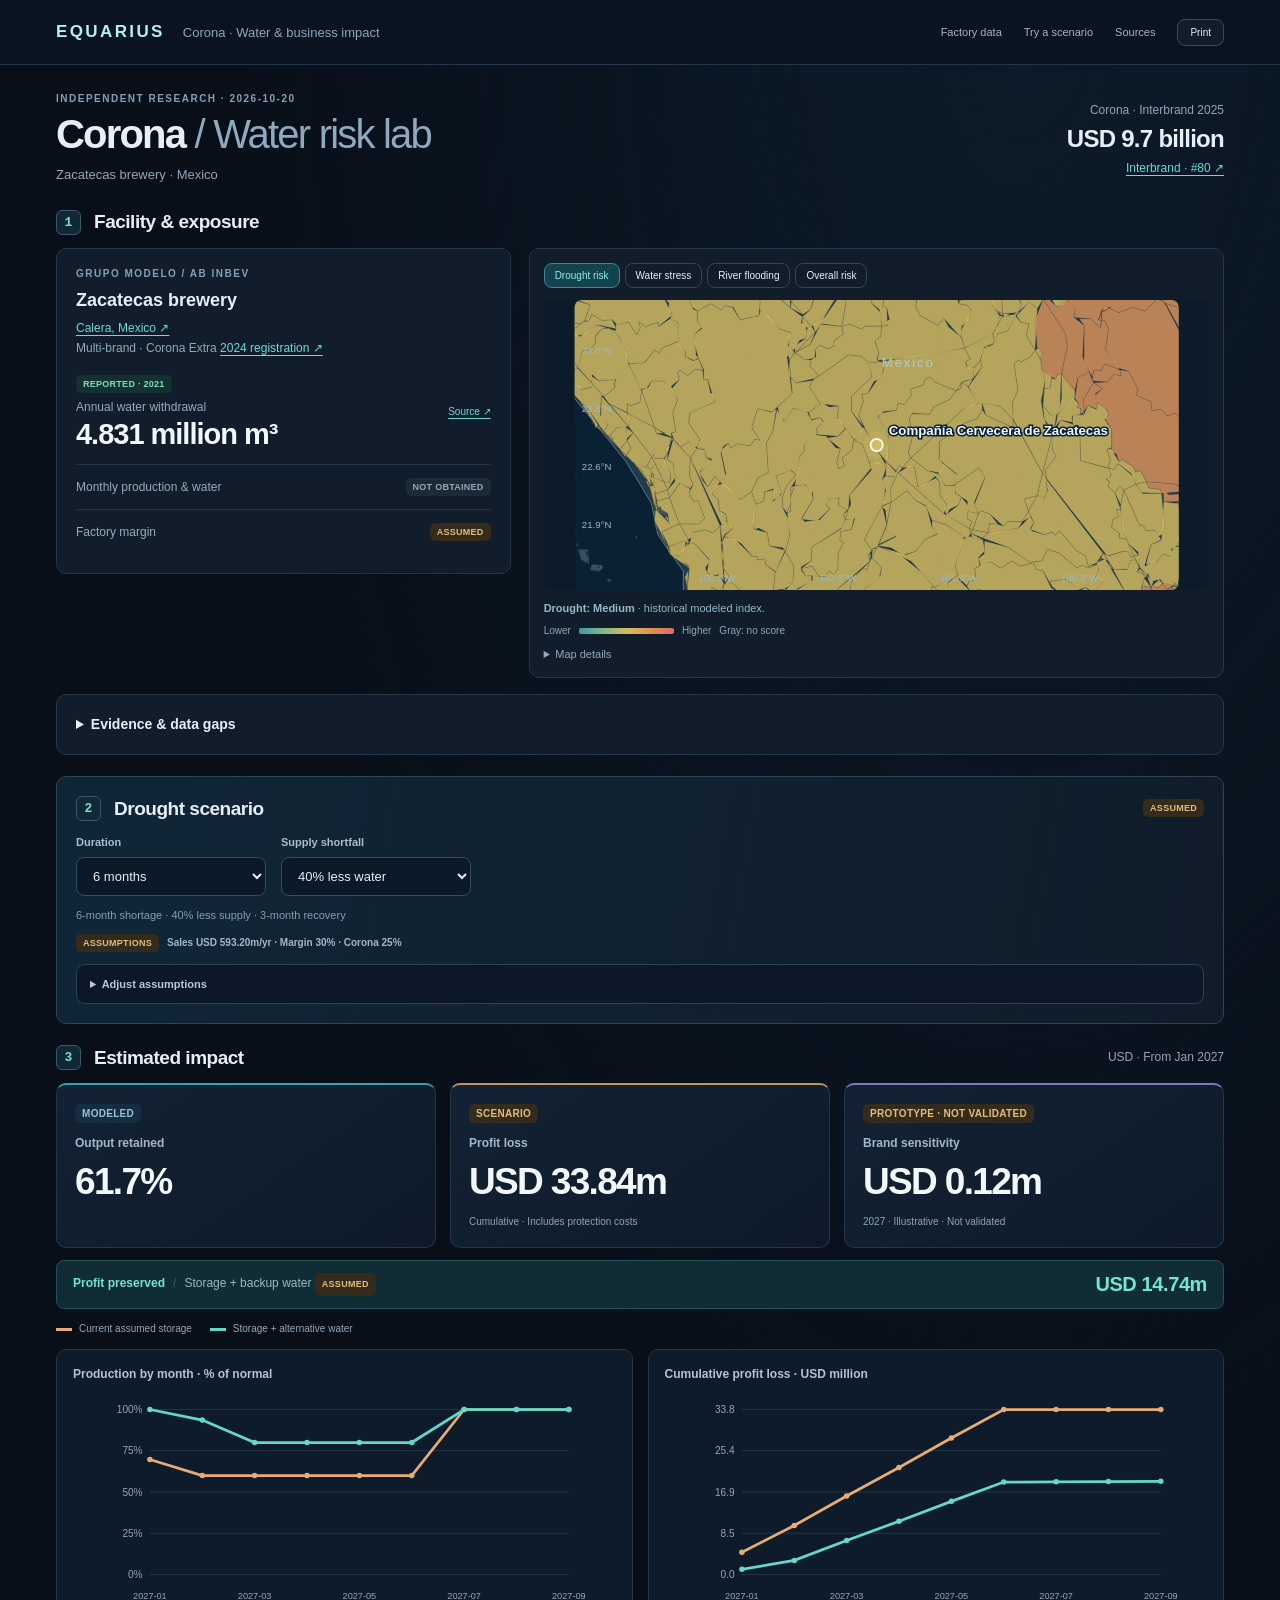
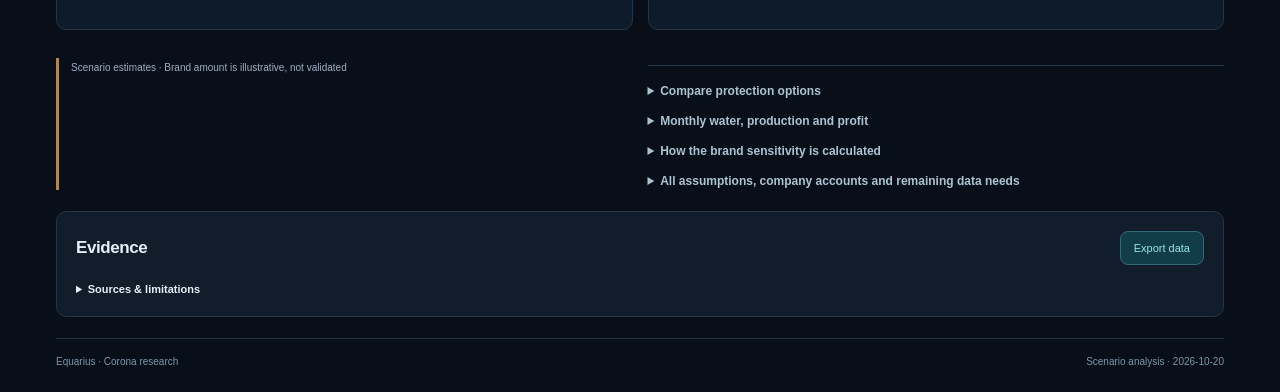
==== commit d73c33d7: "Refresh Corona evidence and label brand sensitivity as prototype" ====
--- a/corona-drought-lab/index.html
+++ b/corona-drought-lab/index.html
@@ -2,7 +2,7 @@
 <html lang="en">
 <head>
 <meta charset="utf-8"><meta name="viewport" content="width=device-width,initial-scale=1">
-<meta http-equiv="Content-Security-Policy" content="default-src &#x27;none&#x27;; style-src &#x27;unsafe-inline&#x27;; script-src &#x27;sha256-KRaO+PtY8TB+TW/NnRLfhq4mlnk3HslJJAmM208qSXQ=&#x27;; connect-src &#x27;none&#x27;; base-uri &#x27;none&#x27;; form-action &#x27;none&#x27;"><meta name="referrer" content="no-referrer"><meta name="robots" content="noindex,nofollow,noarchive">
+<meta http-equiv="Content-Security-Policy" content="default-src &#x27;none&#x27;; style-src &#x27;unsafe-inline&#x27;; script-src &#x27;sha256-kd4A9TCnPEz2ZDOumyK7ogul53lgO27LyfFVC6nXKvg=&#x27;; connect-src &#x27;none&#x27;; base-uri &#x27;none&#x27;; form-action &#x27;none&#x27;"><meta name="referrer" content="no-referrer"><meta name="robots" content="noindex,nofollow,noarchive">
 <title>Corona · Water & Business Impact | Equarius</title>
 <style>
 :root{font-family:Inter,ui-sans-serif,-apple-system,BlinkMacSystemFont,"Segoe UI",sans-serif;color:#e6eff6;background:#080f19;font-synthesis:none;--muted:#91a6b9;--line:#233548;--green:#58d9cf;--amber:#dfb365}*{box-sizing:border-box}body{margin:0}a{color:#69dcd6;text-underline-offset:3px}button,input,select{font:inherit}button,a,summary,select,input{ -webkit-tap-highlight-color:transparent}button{cursor:pointer}button:disabled{cursor:not-allowed;opacity:.55}button,select,input{border:1px solid #344c61;border-radius:8px;background:#111d2b;color:#e6eff6;padding:11px 13px}input,select{max-width:100%}button:hover{border-color:#58d9cf}button:focus-visible,a:focus-visible,select:focus-visible,input:focus-visible,summary:focus-visible{outline:3px solid #66eee3;outline-offset:3px}input[aria-invalid=true]{border-color:#f08b75}h1,h2,h3,p{margin:0}h1{font-size:clamp(30px,3.4vw,46px);letter-spacing:-.045em;line-height:1.12;max-width:760px;font-weight:650}h2{font-size:24px;letter-spacing:-.025em;line-height:1.25;font-weight:650}h3{font-size:16px;line-height:1.4;font-weight:650}p{line-height:1.6}small,.small{font-size:12px;line-height:1.6;color:var(--muted)}small{display:block}.eyebrow{font-size:11px;letter-spacing:.11em;font-weight:700;text-transform:uppercase;color:#80a2b8;margin-bottom:9px}.wrap{max-width:1232px;margin:auto;padding:0 32px}.header{background:#111d2b;border-bottom:1px solid var(--line)}.header .wrap{display:flex;justify-content:space-between;gap:24px;align-items:center;min-height:76px}.logo{font-weight:800;letter-spacing:.14em;font-size:17px}.logo span{color:#8ca7bc;letter-spacing:0;font-weight:400;font-size:13px;margin-left:18px}.nav{display:flex;gap:22px;align-items:center;font-size:13px}.nav a{color:#a0b7c9;text-decoration:none}.nav button{padding:7px 12px;font-size:12px}.hero{display:flex;align-items:end;justify-content:space-between;gap:34px;padding:40px 0 30px}.hero p{max-width:750px;color:var(--muted);font-size:16px;margin-top:14px}.brand-anchor{text-align:right;flex-shrink:0;padding-bottom:3px}.brand-anchor strong{display:block;font-size:26px;letter-spacing:-.03em;margin:5px 0}.brand-anchor a{font-size:12px}.section{margin:0 0 28px}.section-heading{display:flex;justify-content:space-between;align-items:center;gap:18px;margin-bottom:17px}.step-title{display:flex;align-items:center;gap:13px}.step{display:inline-flex;align-items:center;justify-content:center;width:29px;height:29px;border:1px solid #3a596b;background:#142b36;border-radius:50%;font-size:13px;font-weight:700;flex-shrink:0}.panel{background:#111d2b;border:1px solid var(--line);border-radius:14px;padding:24px}.badge{display:inline-flex;align-items:center;gap:6px;border-radius:5px;padding:4px 7px;font-size:10px;font-weight:700;letter-spacing:.03em;white-space:nowrap}.fact-label{background:#13312f;color:#7ddbc1}.assumed-label{background:#342b1c;color:#e2bd77}.modeled-label{background:#142d40;color:#9bbfd6}.pending-label{background:#1c2936;color:#94a7b7}.context-grid{display:grid;grid-template-columns:.95fr 1.25fr;gap:22px;align-items:start}.location-name{font-size:18px;margin-bottom:6px}.fact-line{display:flex;justify-content:space-between;gap:20px;padding:17px 0;border-bottom:1px solid var(--line)}.fact-line:last-child{border:0}.fact-line .label{font-size:13px;color:#93adbd;max-width:250px}.fact-line strong{display:block;font-size:25px;letter-spacing:-.03em;margin-top:4px}.fact-line .right{text-align:right;font-size:12px;color:#7e9aad}.status-note{font-size:12px;line-height:1.6;background:#142332;border-radius:7px;padding:12px 14px;margin-top:15px;color:#94adbf}.map-panel{padding:18px}.map-tabs{display:flex;gap:5px;flex-wrap:wrap;margin-bottom:12px}.map-tabs button{font-size:11px;padding:7px 9px;border-color:#30475a}.map-tabs button[aria-pressed=true]{background:#13434e;color:#90f1e8;border-color:#3b8990}.map-view svg{width:100%;height:auto;display:block;border-radius:7px;background:#0b1b29}.map-caption{font-size:12px;margin:10px 0 0;color:#93bac9}.legend{display:flex;align-items:center;gap:8px;font-size:10px;color:#8ba6b6;margin:8px 0}.legend i{display:inline-block;width:95px;height:6px;background:linear-gradient(90deg,#3e9ba6,#80b68a,#d6bb60,#dc925a,#df6866);border-radius:2px}[hidden]{display:none!important}.scenario-shell{background:#101f2f;border:1px solid #294556;border-radius:14px;padding:24px}.scenario-top{display:flex;justify-content:space-between;align-items:center;gap:24px;flex-wrap:wrap}.controls{display:flex;gap:15px;flex-wrap:wrap;margin-top:17px}.controls label{display:block;font-size:12px;font-weight:650;line-height:1.5;margin-bottom:7px}.controls select{min-width:190px}.controls input{width:220px}.controls select,.controls input{font-size:13px}.scenario-description{font-size:13px;color:#85a6bb;margin-top:13px}.assumption-line{display:flex;align-items:center;gap:10px;flex-wrap:wrap;font-size:12px;color:#819faf;margin-top:13px}.assumption-line strong{font-weight:600;color:#9fb9c9}.assumptions{background:#111d2b;border:1px solid #2c4356;border-radius:9px;padding:14px 16px;margin-top:17px}.assumptions summary{font-size:13px}.assumptions p{margin-top:10px}.assumptions .controls{gap:18px}.plain-note{font-size:12px;color:#8da4b7;line-height:1.65;margin-top:12px}.results{display:grid;grid-template-columns:repeat(3,minmax(0,1fr));gap:17px;margin:17px 0}.result{background:#111d2b;border:1px solid var(--line);border-radius:11px;padding:21px;min-width:0}.result h3{font-size:13px;color:#a2b8c9;margin:13px 0 10px}.result .value{font-size:34px;line-height:1.15;letter-spacing:-.04em;font-weight:650}.result p{color:#8da5b9;font-size:12px;margin-top:10px;line-height:1.5}.result .badge{font-size:10px}.protection-summary{display:flex;gap:17px;align-items:center;justify-content:space-between;background:#102b32;border:1px solid #26525b;border-radius:10px;padding:17px 20px}.protection-summary p{font-size:13px;max-width:780px;color:#9ab9c4}.protection-summary strong{color:#6ee0cd;font-weight:700}.charts{display:grid;grid-template-columns:1fr 1fr;gap:22px;margin-top:20px}.chart{background:#111d2b;border:1px solid var(--line);border-radius:11px;padding:18px}.chart h3{font-size:13px;margin-bottom:10px}.chart svg{width:100%;height:auto;display:block}.keys{display:flex;gap:20px;font-size:11px;margin-top:14px;color:#91a8bb}.keys span:before{content:"";display:inline-block;width:16px;height:3px;background:#e8ac73;margin-right:7px;vertical-align:middle}.keys span:last-child:before{background:#63d9c7}details{margin-top:16px}summary{cursor:pointer;font-size:14px;font-weight:600;line-height:1.5}details[open]>summary{margin-bottom:13px}details p{margin-top:9px}.technical{margin-top:20px;border-top:1px solid var(--line);padding-top:4px}.scroll{overflow:auto}table{width:100%;border-collapse:collapse;font-size:12px}th,td{padding:12px 10px;text-align:right;border-bottom:1px solid var(--line);white-space:nowrap;line-height:1.5}th{color:#94adbd;font-weight:600}th:first-child,td:first-child{text-align:left}td.wrap-cell{white-space:normal;min-width:170px}.subsection{border:1px solid var(--line);border-radius:10px;padding:18px;background:#111d2b;margin-top:17px}.subsection h3{margin-bottom:10px}.source-list{margin:0;padding-left:20px;columns:2;column-gap:38px}.source-list li{break-inside:avoid;padding:6px 0;font-size:12px;line-height:1.5}.source-list small{font-size:10px}.facts{display:grid;grid-template-columns:repeat(3,minmax(0,1fr));gap:18px}.fact{padding:15px;background:#080f19;border-radius:9px}.fact .tag{font-size:9px;color:#8ea7bb;text-transform:uppercase}.fact h3{font-size:13px;margin:8px 0}.fact strong{font-size:24px}.fact small{display:inline}.fact span{font-size:10px;color:#8ca8bc;display:block;margin-top:7px}.data-status{border-left:3px solid #ae8750;padding:2px 0 2px 12px;font-size:12px;color:#9aafbf;margin:12px 0 0}.footer{padding:23px 0 36px;font-size:11px;color:#7d96a9;display:flex;justify-content:space-between;gap:18px;border-top:1px solid var(--line)}.download{background:#1b505a;color:#111d2b;border-color:#1b505a;font-size:12px;padding:10px 13px}.error{border-left:3px solid #d98060;background:#34251f;color:#edbc9f;padding:12px;font-size:13px;margin-top:14px}@media(max-width:980px){.hero{align-items:start}.brand-anchor{display:none}.context-grid{grid-template-columns:1fr 1fr}.result .value{font-size:28px}.source-list{columns:1}}@media(max-width:760px){.wrap{padding:0 18px}.header .wrap{min-height:68px}.logo span{display:none}.nav{gap:13px}.nav a:first-child{display:none}.hero{padding:28px 0 24px}.hero p{font-size:14px}.context-grid,.results,.charts,.facts{grid-template-columns:1fr}.section-heading{align-items:start}.section-heading .small{display:none}.panel,.scenario-shell{padding:19px}.map-panel{padding:14px}.controls{gap:15px}.controls>div{flex:1 1 220px}.controls select,.controls input{width:100%}.result .value{font-size:34px}.protection-summary{display:block}.protection-summary p{margin:6px 0}.footer{display:block}.footer span{display:block;margin-top:8px}h2{font-size:21px}.scenario-top{gap:8px}.fact-line .label{max-width:200px}}@media print{body{background:#111d2b}.header .nav,.controls,.download,.map-tabs,button{display:none}.wrap{padding:0;max-width:none}.hero{padding-top:24px}.panel,.result,.chart,.scenario-shell{break-inside:avoid;background:#111d2b;border-color:#63717f}.map-view:not([hidden]){break-inside:avoid}.section{margin-bottom:20px}.source-list{columns:1}.protection-summary{background:#111d2b}.technical{margin-top:12px}}
@@ -20,34 +20,34 @@
 <section class="section" id="evidence">
 <div class="section-heading"><div class="step-title"><span class="step">1</span><h2>Facility & exposure</h2></div></div>
 <div class="context-grid">
-<div class="panel"><div class="eyebrow">Grupo Modelo / AB InBev</div><h3 class="location-name">Zacatecas brewery</h3><p class="small"><a href="https://www.grupomodelo.com/quienes-somos/nuestras-cervecerias" target="_blank" rel="noopener noreferrer">Calera, Mexico ↗</a></p><p class="compact-site">Multi-brand facility</p>
+<div class="panel"><div class="eyebrow">Grupo Modelo / AB InBev</div><h3 class="location-name">Zacatecas brewery</h3><p class="small"><a href="https://www.grupomodelo.com/quienes-somos/nuestras-cervecerias" target="_blank" rel="noopener noreferrer">Calera, Mexico ↗</a></p><p class="compact-site">Multi-brand · Corona Extra <a href="https://webservice.invima.gov.co/registros/pdf/16510028_2024000468.pdf" target="_blank" rel="noopener noreferrer">2024 registration ↗</a></p>
 <div class="fact-line"><div><span class="badge fact-label">REPORTED · 2021</span><div class="label" style="margin-top:7px">Annual water withdrawal</div><strong>4.831 million m³</strong></div><div class="right"><a href="https://www.ab-inbev.com/img/redesign/Sustainablity/Anheuser%20Busch%20InBev%20-%20CDP%20Water%20Security%202022.pdf" target="_blank" rel="noopener noreferrer">Source ↗</a></div></div>
-<div class="fact-line"><span class="label">Monthly production & water</span><span class="badge pending-label">UNVERIFIED</span></div>
+<div class="fact-line"><span class="label">Monthly production & water</span><span class="badge pending-label">NOT OBTAINED</span></div>
 <div class="fact-line"><span class="label">Factory margin</span><span class="badge assumed-label">ASSUMED</span></div>
 
 </div>
 <div class="panel map-panel"><div class="map-tabs" role="group" aria-label="Geographic risk layer"><button data-map="drr" aria-pressed="true">Drought risk</button><button data-map="bws" aria-pressed="false">Water stress</button><button data-map="rfr" aria-pressed="false">River flooding</button><button data-map="w_awr_def_tot" aria-pressed="false">Overall risk</button></div><div class="map-view" data-layer="drr"><svg class="aq-location-map" viewBox="0 0 1000 480" role="img" aria-labelledby="demo-drr-title demo-drr-description"><title id="demo-drr-title">WRI Drought · baseline with facility locations</title><desc id="demo-drr-description">Colored geographic polygons are WRI Aqueduct indicators. Facility point is company-reported in CDP 2022 for 2021; actual intake and surveyed boundary are unverified. This is not an inundation-depth map.</desc><defs><clipPath id="demo-drr-clip"><rect width="1000" height="480" rx="12"/></clipPath></defs><g clip-path="url(#demo-drr-clip)"><rect width="1000" height="480" fill="#0a2133"/><path d="M-1302.53,-1113.20 L-1160.48,-1124.62 L-1001.74,-1140.73 L-1013.44,-1111.70 L-824.69,-1039.83 L-539.51,-936.35 L-290.94,-937.40 L-191.81,-937.44 L-191.56,-997.97 L24.99,-997.92 L70.57,-945.90 L134.49,-899.68 L208.77,-835.63 L250.22,-759.95 L281.32,-680.72 L345.94,-637.39 L449.69,-594.46 L528.44,-707.77 L630.64,-710.55 L718.74,-653.26 L781.46,-555.38 L824.69,-472.09 L898.44,-391.52 L925.94,-293.15 L960.94,-227.45 L1058.44,-184.25 L1147.19,-153.67 L1195.94,-157.84 L1147.43,-36.33 L1125.57,62.65 L1116.43,245.42 L1104.39,311.59 L1126.06,385.22 L1164.82,450.81 L1189.77,554.67 L1272.74,653.87 L1301.92,729.58 L1350.83,794.70 L1483.55,829.71 L1535.22,884.81 L1644.86,848.02 L1740.17,834.71 L1833.77,811.00 L1912.45,788.36 L1991.95,734.39 L2021.74,657.00 L2032.00,545.04 L2053.61,505.94 L2138.27,470.84 L2270.45,439.71 L2381.14,444.39 L2456.95,433.01 L2486.94,461.48 L2482.70,526.01 L2415.53,605.37 L2385.81,686.34 L2408.84,709.44 L2390.12,766.67 L2358.79,869.62 L2327.10,835.79 L2300.93,837.98 L2277.17,839.72 L2232.39,919.14 L2209.71,903.59 L2194.57,909.65 L2195.55,928.97 L2079.95,927.53 L1963.25,927.75 L1963.15,1001.55 L1906.70,1001.88 L1953.23,1045.51 L1999.46,1075.68 L2013.33,1103.94 L2033.58,1111.85 L2030.38,1156.18 L1869.94,1156.57 L1809.78,1262.39 L1827.54,1286.59 L1813.03,1316.93 L1809.97,1354.57 L1668.50,1215.19 L1604.04,1173.01 L1501.98,1139.08 L1432.16,1148.54 L1331.76,1197.45 L1268.76,1210.25 L1180.49,1176.01 L1086.81,1151.27 L969.98,1091.52 L876.26,1073.24 L734.75,1012.49 L630.18,949.88 L598.62,914.82 L528.67,906.98 L400.81,865.34 L348.75,805.19 L214.44,730.15 L151.81,646.45 L122.01,581.55 L163.72,568.52 L150.85,530.42 L179.59,495.70 L180.21,449.32 L138.04,388.93 L126.76,335.26 L84.85,266.96 L-25.31,131.71 L-150.99,24.69 L-211.80,-61.20 L-319.09,-117.68 L-342.07,-151.57 L-323.02,-237.62 L-386.74,-270.22 L-460.53,-338.34 L-491.69,-436.68 L-558.93,-448.19 L-631.51,-522.90 L-690.09,-592.23 L-695.54,-636.94 L-762.76,-745.42 L-807.04,-856.40 L-805.15,-912.40 L-895.55,-970.47 L-937.28,-964.08 L-1008.62,-1004.54 L-1028.65,-944.95 L-1007.97,-874.86 L-995.80,-765.87 L-952.93,-706.39 L-860.17,-607.56 L-839.57,-573.93 L-820.56,-563.74 L-804.07,-514.85 L-781.85,-516.82 L-756.76,-425.43 L-718.80,-389.52 L-692.18,-339.69 L-613.62,-268.35 L-572.15,-138.76 L-535.04,-78.09 L-500.31,-13.43 L-493.44,59.05 L-433.17,63.59 L-383.04,125.78 L-337.70,186.68 L-340.74,211.05 L-393.34,260.93 L-415.49,260.28 L-448.45,177.65 L-530.25,99.83 L-620.38,33.55 L-684.32,-1.37 L-680.19,-102.38 L-699.15,-177.58 L-758.72,-220.74 L-844.65,-283.10 L-861.15,-265.08 L-892.68,-301.57 L-969.78,-335.53 L-1043.46,-417.31 L-1034.34,-427.97 L-982.86,-419.95 L-936.48,-472.80 L-931.81,-536.87 L-1028.04,-638.75 L-1101.39,-678.48 L-1147.48,-768.49 L-1193.86,-863.62 L-1251.75,-980.47 L-1302.53,-1113.20 Z" fill="#203b4c" fill-rule="evenodd" stroke="#648492" stroke-width="1.4"><title>Mexico</title></path><path class="aq-risk-polygon" aria-hidden="true" d="M631.48,150.04 L639.40,147.09 L640.44,136.60 L649.65,141.60 L668.74,170.59 L641.65,182.06 L556.61,261.55 L552.21,253.30 L559.60,224.30 L553.89,196.54 L558.25,188.16 L587.77,188.95 L594.69,176.51 L620.45,164.87 L631.48,150.04 Z M668.74,170.59 L674.37,168.81 L674.37,170.18 L668.74,170.59 Z" fill="#d6bb60" fill-opacity=".82" fill-rule="evenodd" stroke="#142a38" stroke-opacity=".35" stroke-width=".65"><title>Basin 752210 · San Luis Potosí · Medium (0.4-0.6)</title></path><path class="aq-risk-polygon" aria-hidden="true" d="M674.90,181.29 L666.35,196.57 L645.42,204.04 L604.06,234.57 L603.06,262.51 L611.94,273.14 L606.02,286.47 L584.64,282.57 L556.61,261.55 L641.65,182.06 L659.11,171.29 L674.37,170.18 L674.90,181.29 Z" fill="#d6bb60" fill-opacity=".82" fill-rule="evenodd" stroke="#142a38" stroke-opacity=".35" stroke-width=".65"><title>Basin 752210 · San Luis Potosí · Medium (0.4-0.6)</title></path><path class="aq-risk-polygon" aria-hidden="true" d="M515.00,291.07 L515.06,266.50 L533.14,286.46 L528.54,292.77 L515.00,291.07 Z" fill="#d6bb60" fill-opacity=".82" fill-rule="evenodd" stroke="#142a38" stroke-opacity=".35" stroke-width=".65"><title>Basin 752210 · Zacatecas · Medium (0.4-0.6)</title></path><path class="aq-risk-polygon" aria-hidden="true" d="M515.06,266.50 L519.21,224.15 L502.59,194.23 L505.10,187.55 L532.46,182.36 L535.31,170.52 L545.72,173.35 L557.11,157.88 L556.26,147.31 L577.91,140.30 L579.06,131.85 L589.17,127.36 L597.01,136.33 L631.48,150.04 L620.45,164.87 L594.69,176.51 L587.77,188.95 L558.64,187.59 L553.89,196.54 L559.60,224.30 L552.21,253.30 L556.61,261.55 L542.69,277.85 L537.40,274.14 L532.20,283.06 L515.06,266.50 Z M639.49,137.92 L639.52,137.22 L640.44,136.60 L639.49,137.92 Z" fill="#d6bb60" fill-opacity=".82" fill-rule="evenodd" stroke="#142a38" stroke-opacity=".35" stroke-width=".65"><title>Basin 752210 · Zacatecas · Medium (0.4-0.6)</title></path><path class="aq-risk-polygon" aria-hidden="true" d="M601.80,287.62 L578.03,307.99 L568.27,309.19 L562.80,276.49 L542.69,277.85 L556.61,261.55 L584.64,282.57 L601.80,287.62 Z" fill="#d6bb60" fill-opacity=".82" fill-rule="evenodd" stroke="#142a38" stroke-opacity=".35" stroke-width=".65"><title>Basin 752210 · Zacatecas · Medium (0.4-0.6)</title></path><path class="aq-risk-polygon" aria-hidden="true" d="M673.55,93.62 L673.16,86.30 L677.52,79.55 L673.55,93.62 Z M671.62,99.85 L672.70,96.67 L673.74,99.30 L671.62,99.85 Z M692.33,73.67 L695.20,71.02 L693.51,73.63 L692.33,73.67 Z" fill="#d6bb60" fill-opacity=".82" fill-rule="evenodd" stroke="#142a38" stroke-opacity=".35" stroke-width=".65"><title>Basin 752220 · San Luis Potosí · Medium (0.4-0.6)</title></path><path class="aq-risk-polygon" aria-hidden="true" d="M695.20,71.02 L678.54,77.71 L671.62,99.85 L661.35,111.93 L651.02,114.10 L647.29,101.67 L655.04,97.95 L645.20,79.39 L692.62,55.51 L695.20,71.02 Z M696.46,49.20 L699.37,44.37 L699.32,46.05 L696.46,49.20 Z" fill="#d6bb60" fill-opacity=".82" fill-rule="evenodd" stroke="#142a38" stroke-opacity=".35" stroke-width=".65"><title>Basin 752220 · Zacatecas · Medium (0.4-0.6)</title></path><path class="aq-risk-polygon" aria-hidden="true" d="M699.37,44.37 L691.64,57.17 L645.20,79.39 L637.91,53.43 L656.62,17.34 L650.41,9.07 L635.84,6.21 L637.39,0.82 L665.61,-6.71 L683.24,-2.26 L704.14,27.30 L699.37,44.37 Z M630.06,-16.42 L632.47,-10.35 L629.18,-10.51 L630.06,-16.42 Z" fill="#d6bb60" fill-opacity=".82" fill-rule="evenodd" stroke="#142a38" stroke-opacity=".35" stroke-width=".65"><title>Basin 752220 · Zacatecas · Medium (0.4-0.6)</title></path><path class="aq-risk-polygon" aria-hidden="true" d="M637.39,0.82 L631.38,-16.43 L675.69,-18.98 L680.21,-7.67 L691.51,-1.58 L703.50,25.68 L678.92,-4.73 L637.39,0.82 Z" fill="#d6bb60" fill-opacity=".82" fill-rule="evenodd" stroke="#142a38" stroke-opacity=".35" stroke-width=".65"><title>Basin 752220 · Coahuila · Medium (0.4-0.6)</title></path><path class="aq-risk-polygon" aria-hidden="true" d="M492.57,-24.63 L513.66,-15.97 L509.99,9.84 L516.89,13.09 L518.10,42.15 L508.21,43.26 L504.59,15.95 L490.59,4.22 L493.12,-8.13 L487.85,-19.74 L492.57,-24.63 Z" fill="#d6bb60" fill-opacity=".82" fill-rule="evenodd" stroke="#142a38" stroke-opacity=".35" stroke-width=".65"><title>Basin 752230 · Durango · Medium (0.4-0.6)</title></path><path class="aq-risk-polygon" aria-hidden="true" d="M640.44,136.60 L659.71,129.78 L652.50,143.24 L640.44,136.60 Z M631.90,149.48 L639.49,137.92 L639.40,147.09 L631.90,149.48 Z" fill="#d6bb60" fill-opacity=".82" fill-rule="evenodd" stroke="#142a38" stroke-opacity=".35" stroke-width=".65"><title>Basin 752230 · San Luis Potosí · Medium (0.4-0.6)</title></path><path class="aq-risk-polygon" aria-hidden="true" d="M478.50,210.30 L516.97,275.71 L487.40,267.36 L476.35,238.64 L462.91,232.30 L478.50,210.30 Z" fill="#d6bb60" fill-opacity=".82" fill-rule="evenodd" stroke="#142a38" stroke-opacity=".35" stroke-width=".65"><title>Basin 752230 · Zacatecas · Medium (0.4-0.6)</title></path><path class="aq-risk-polygon" aria-hidden="true" d="M661.35,111.93 L659.71,129.78 L641.16,135.76 L631.48,150.04 L597.01,136.33 L589.17,127.36 L579.06,131.85 L577.91,140.30 L556.26,147.31 L557.11,157.88 L545.72,173.35 L535.31,170.52 L532.46,182.36 L511.57,184.75 L502.04,192.37 L518.65,220.41 L519.16,262.28 L515.06,266.50 L494.20,240.23 L470.17,190.81 L477.97,166.86 L474.90,156.31 L485.31,154.61 L511.29,117.35 L510.31,103.38 L505.35,102.15 L645.20,79.39 L655.04,97.95 L647.29,101.67 L648.94,110.08 L661.35,111.93 Z" fill="#d6bb60" fill-opacity=".82" fill-rule="evenodd" stroke="#142a38" stroke-opacity=".35" stroke-width=".65"><title>Basin 752230 · Zacatecas · Medium (0.4-0.6)</title></path><path class="aq-risk-polygon" aria-hidden="true" d="M645.20,79.39 L560.32,95.81 L500.41,99.96 L503.54,87.69 L496.81,67.09 L506.56,61.03 L508.21,43.26 L518.10,42.15 L515.96,35.76 L521.10,32.22 L516.89,13.09 L509.99,9.84 L514.04,-14.78 L506.24,-23.52 L531.04,-16.08 L542.35,-4.19 L568.13,-13.29 L564.38,9.76 L571.77,25.68 L601.25,41.76 L611.87,30.83 L618.75,44.45 L640.00,61.71 L645.20,79.39 Z" fill="#d6bb60" fill-opacity=".82" fill-rule="evenodd" stroke="#142a38" stroke-opacity=".35" stroke-width=".65"><title>Basin 752230 · Zacatecas · Medium (0.4-0.6)</title></path><path class="aq-risk-polygon" aria-hidden="true" d="M632.47,-10.35 L635.84,6.21 L650.41,9.07 L656.62,17.34 L651.91,34.57 L641.04,42.85 L638.96,61.71 L611.87,30.83 L601.25,41.76 L571.77,25.68 L564.38,9.76 L569.07,-12.00 L546.50,-15.66 L539.90,-30.92 L630.06,-16.42 L632.47,-10.35 Z" fill="#d6bb60" fill-opacity=".82" fill-rule="evenodd" stroke="#142a38" stroke-opacity=".35" stroke-width=".65"><title>Basin 752242 · Zacatecas · Medium (0.4-0.6)</title></path><path class="aq-risk-polygon" aria-hidden="true" d="M637.39,0.82 L633.24,-0.46 L632.47,-10.35 L637.39,0.82 Z" fill="#d6bb60" fill-opacity=".82" fill-rule="evenodd" stroke="#142a38" stroke-opacity=".35" stroke-width=".65"><title>Basin 752242 · Coahuila · Medium (0.4-0.6)</title></path><path class="aq-risk-polygon" aria-hidden="true" d="M392.51,43.74 L389.60,48.08 L376.56,42.16 L376.96,27.56 L392.51,43.74 Z" fill="#d6bb60" fill-opacity=".82" fill-rule="evenodd" stroke="#142a38" stroke-opacity=".35" stroke-width=".65"><title>Basin 752243 · Durango · Medium (0.4-0.6)</title></path><path class="aq-risk-polygon" aria-hidden="true" d="M437.96,-13.00 L411.24,31.31 L392.51,43.74 L376.96,27.56 L390.95,15.25 L395.27,1.20 L387.50,-18.03 L437.96,-13.00 Z" fill="#d6bb60" fill-opacity=".82" fill-rule="evenodd" stroke="#142a38" stroke-opacity=".35" stroke-width=".65"><title>Basin 752243 · Durango · Medium (0.4-0.6)</title></path><path class="aq-risk-polygon" aria-hidden="true" d="M384.79,47.43 L392.51,43.74 L398.09,53.69 L364.81,87.37 L364.55,75.70 L381.66,64.58 L384.79,47.43 Z" fill="#d6bb60" fill-opacity=".82" fill-rule="evenodd" stroke="#142a38" stroke-opacity=".35" stroke-width=".65"><title>Basin 752246 · Durango · Medium (0.4-0.6)</title></path><path class="aq-risk-polygon" aria-hidden="true" d="M437.91,-5.83 L444.69,-11.20 L449.37,5.06 L442.39,44.04 L408.86,39.29 L398.09,53.69 L393.71,40.27 L413.96,28.55 L437.91,-5.83 Z M366.27,86.16 L364.81,87.37 L365.43,86.60 L366.27,86.16 Z" fill="#d6bb60" fill-opacity=".82" fill-rule="evenodd" stroke="#142a38" stroke-opacity=".35" stroke-width=".65"><title>Basin 752246 · Durango · Medium (0.4-0.6)</title></path><path class="aq-risk-polygon" aria-hidden="true" d="M398.09,53.69 L390.25,73.37 L366.27,86.16 L398.09,53.69 Z" fill="#d6bb60" fill-opacity=".82" fill-rule="evenodd" stroke="#142a38" stroke-opacity=".35" stroke-width=".65"><title>Basin 752246 · Zacatecas · Medium (0.4-0.6)</title></path><path class="aq-risk-polygon" aria-hidden="true" d="M442.39,44.04 L444.76,56.47 L429.11,67.66 L429.59,76.57 L418.86,81.08 L405.32,74.90 L398.37,82.50 L397.56,95.89 L381.97,99.44 L364.81,87.37 L390.25,73.37 L407.12,40.09 L442.39,44.04 Z" fill="#d6bb60" fill-opacity=".82" fill-rule="evenodd" stroke="#142a38" stroke-opacity=".35" stroke-width=".65"><title>Basin 752246 · Zacatecas · Medium (0.4-0.6)</title></path><path class="aq-risk-polygon" aria-hidden="true" d="M487.14,-22.47 L493.12,-8.13 L490.59,4.22 L506.74,21.01 L508.21,43.26 L480.41,43.41 L475.61,48.45 L454.92,40.20 L442.39,44.04 L449.37,5.06 L444.69,-11.20 L473.05,-2.83 L474.84,-17.56 L487.14,-22.47 Z" fill="#d6bb60" fill-opacity=".82" fill-rule="evenodd" stroke="#142a38" stroke-opacity=".35" stroke-width=".65"><title>Basin 752247 · Durango · Medium (0.4-0.6)</title></path><path class="aq-risk-polygon" aria-hidden="true" d="M462.91,231.74 L434.84,195.81 L436.87,175.63 L406.66,171.65 L388.55,143.92 L393.66,133.41 L453.57,90.73 L475.65,93.40 L488.47,105.72 L492.04,127.63 L458.20,159.68 L458.74,184.71 L479.01,215.08 L462.91,231.74 Z" fill="#d6bb60" fill-opacity=".82" fill-rule="evenodd" stroke="#142a38" stroke-opacity=".35" stroke-width=".65"><title>Basin 752247 · Zacatecas · Medium (0.4-0.6)</title></path><path class="aq-risk-polygon" aria-hidden="true" d="M505.35,102.15 L510.31,103.38 L511.42,116.38 L504.59,130.72 L495.21,135.27 L485.31,154.61 L474.90,156.31 L477.97,166.86 L470.17,190.81 L478.50,210.30 L458.74,184.71 L458.20,159.68 L492.04,127.63 L486.92,104.24 L505.35,102.15 Z" fill="#d6bb60" fill-opacity=".82" fill-rule="evenodd" stroke="#142a38" stroke-opacity=".35" stroke-width=".65"><title>Basin 752247 · Zacatecas · Medium (0.4-0.6)</title></path><path class="aq-risk-polygon" aria-hidden="true" d="M391.56,98.82 L399.63,93.76 L398.37,82.50 L405.32,74.90 L418.86,81.08 L429.59,76.57 L429.11,67.66 L444.76,56.47 L442.39,44.04 L454.92,40.20 L475.61,48.45 L480.41,43.41 L508.21,43.26 L506.56,61.03 L496.72,67.66 L503.54,87.69 L499.94,99.15 L505.35,102.15 L486.92,104.24 L475.65,93.40 L453.57,90.73 L393.66,133.41 L402.95,124.16 L389.00,109.41 L391.56,98.82 Z" fill="#d6bb60" fill-opacity=".82" fill-rule="evenodd" stroke="#142a38" stroke-opacity=".35" stroke-width=".65"><title>Basin 752247 · Zacatecas · Medium (0.4-0.6)</title></path><path class="aq-risk-polygon" aria-hidden="true" d="M400.94,222.68 L400.86,212.02 L411.76,201.27 L406.15,194.35 L391.15,198.20 L387.91,186.40 L408.90,169.86 L421.50,177.24 L436.87,175.63 L434.84,195.81 L441.56,198.31 L447.70,212.96 L435.74,225.59 L400.94,222.68 Z" fill="#d6bb60" fill-opacity=".82" fill-rule="evenodd" stroke="#142a38" stroke-opacity=".35" stroke-width=".65"><title>Basin 752248 · Zacatecas · Medium (0.4-0.6)</title></path><path class="aq-risk-polygon" aria-hidden="true" d="M462.40,231.74 L458.65,249.75 L443.08,260.91 L446.77,274.14 L437.40,279.22 L433.71,269.47 L439.89,245.97 L417.65,228.58 L436.30,225.36 L449.26,212.57 L462.40,231.74 Z" fill="#d6bb60" fill-opacity=".82" fill-rule="evenodd" stroke="#142a38" stroke-opacity=".35" stroke-width=".65"><title>Basin 752249 · Zacatecas · Medium (0.4-0.6)</title></path><path class="aq-risk-polygon" aria-hidden="true" d="M396.59,-116.32 L395.09,-109.96 L403.50,-101.56 L386.96,-97.16 L392.84,-78.81 L379.34,-79.92 L378.59,-75.05 L387.85,-65.31 L380.63,-48.34 L399.37,-30.52 L387.50,-18.03 L372.05,-17.65 L358.74,2.80 L337.99,-25.62 L327.90,-59.76 L293.37,-63.94 L267.47,-104.70 L245.17,-118.30 L256.04,-118.15 L272.38,-132.20 L284.58,-120.31 L306.57,-130.85 L314.79,-122.16 L319.69,-128.45 L335.31,-113.44 L346.90,-115.09 L359.00,-137.05 L373.85,-140.02 L385.45,-114.11 L396.59,-116.32 Z" fill="#d6bb60" fill-opacity=".82" fill-rule="evenodd" stroke="#142a38" stroke-opacity=".35" stroke-width=".65"><title>Basin 752253 · Durango · Medium (0.4-0.6)</title></path><path class="aq-risk-polygon" aria-hidden="true" d="M358.74,2.80 L372.05,-17.65 L388.39,-17.76 L395.21,-1.25 L390.95,15.25 L377.50,23.96 L358.74,2.80 Z" fill="#d6bb60" fill-opacity=".82" fill-rule="evenodd" stroke="#142a38" stroke-opacity=".35" stroke-width=".65"><title>Basin 752253 · Durango · Medium (0.4-0.6)</title></path><path class="aq-risk-polygon" aria-hidden="true" d="M313.96,-63.29 L328.99,-58.42 L337.99,-25.62 L356.59,-3.97 L357.31,13.12 L302.49,-36.05 L304.62,-52.12 L313.96,-63.29 Z" fill="#d6bb60" fill-opacity=".82" fill-rule="evenodd" stroke="#142a38" stroke-opacity=".35" stroke-width=".65"><title>Basin 752254 · Durango · Medium (0.4-0.6)</title></path><path class="aq-risk-polygon" aria-hidden="true" d="M357.31,13.12 L376.96,27.56 L374.96,38.00 L382.66,43.10 L384.75,54.05 L381.66,64.58 L373.03,66.33 L362.40,83.42 L355.24,79.34 L353.46,58.42 L358.24,53.88 L339.35,48.08 L305.70,15.25 L307.19,1.62 L299.94,-4.92 L297.86,-19.27 L300.97,-34.42 L357.31,13.12 Z" fill="#d6bb60" fill-opacity=".82" fill-rule="evenodd" stroke="#142a38" stroke-opacity=".35" stroke-width=".65"><title>Basin 752254 · Durango · Medium (0.4-0.6)</title></path><path class="aq-risk-polygon" aria-hidden="true" d="M377.50,23.96 L357.31,13.12 L358.74,2.80 L377.50,23.96 Z" fill="#d6bb60" fill-opacity=".82" fill-rule="evenodd" stroke="#142a38" stroke-opacity=".35" stroke-width=".65"><title>Basin 752254 · Durango · Medium (0.4-0.6)</title></path><path class="aq-risk-polygon" aria-hidden="true" d="M245.17,-118.30 L261.95,-93.47 L262.82,-68.11 L282.56,-46.60 L302.49,-36.05 L297.86,-19.27 L299.94,-4.92 L307.19,1.62 L305.10,26.26 L273.96,33.00 L239.95,-29.70 L223.90,-41.67 L224.97,-58.57 L233.70,-61.22 L212.99,-98.14 L217.67,-107.78 L207.60,-122.82 L219.67,-143.30 L235.21,-133.64 L245.17,-118.30 Z" fill="#d6bb60" fill-opacity=".82" fill-rule="evenodd" stroke="#142a38" stroke-opacity=".35" stroke-width=".65"><title>Basin 752255 · Durango · Medium (0.4-0.6)</title></path><path class="aq-risk-polygon" aria-hidden="true" d="M172.81,-59.84 L184.73,-29.10 L182.24,-20.99 L196.34,15.25 L203.54,18.24 L203.12,35.30 L210.75,45.85 L199.30,55.34 L201.01,91.71 L205.62,95.68 L197.89,100.23 L182.82,93.65 L183.79,85.24 L170.21,73.71 L171.25,37.14 L158.31,31.85 L161.29,21.94 L155.15,19.62 L156.15,5.06 L147.36,-4.83 L147.19,-27.76 L133.35,-46.68 L138.96,-54.66 L155.55,-54.79 L163.22,-70.26 L172.81,-59.84 Z" fill="#d6bb60" fill-opacity=".82" fill-rule="evenodd" stroke="#142a38" stroke-opacity=".35" stroke-width=".65"><title>Basin 752259 · Durango · Medium (0.4-0.6)</title></path><path class="aq-risk-polygon" aria-hidden="true" d="M203.54,18.24 L194.69,11.93 L182.24,-20.99 L184.73,-29.10 L173.90,-46.85 L172.81,-59.84 L178.79,-63.79 L186.46,-58.78 L196.56,-62.09 L229.49,-40.76 L265.05,12.28 L249.16,9.60 L242.21,16.59 L225.67,6.27 L203.54,18.24 Z" fill="#d6bb60" fill-opacity=".82" fill-rule="evenodd" stroke="#142a38" stroke-opacity=".35" stroke-width=".65"><title>Basin 752260 · Durango · Medium (0.4-0.6)</title></path><path class="aq-risk-polygon" aria-hidden="true" d="M809.27,-20.18 L810.61,-28.74 L825.16,-15.01 L851.55,-44.78 L865.27,-45.95 L872.96,-36.76 L880.92,-36.89 L902.57,-51.58 L944.44,-26.74 L931.11,-11.49 L926.65,-9.92 L924.24,-17.76 L893.46,9.75 L872.94,16.00 L866.71,32.65 L872.01,33.81 L870.01,46.29 L853.85,30.89 L826.97,29.12 L828.42,16.61 L819.21,7.68 L809.27,-20.18 Z" fill="#dc925a" fill-opacity=".82" fill-rule="evenodd" stroke="#142a38" stroke-opacity=".35" stroke-width=".65"><title>Basin 753106 · Nuevo León · Medium - High (0.6-0.8)</title></path><path class="aq-risk-polygon" aria-hidden="true" d="M1117.69,-31.97 L1129.85,-27.02 L1082.59,7.85 L1076.41,21.54 L1064.57,25.21 L1061.87,35.42 L1052.50,35.42 L1046.37,57.23 L1014.11,43.51 L996.15,12.04 L978.29,5.59 L944.44,-26.74 L939.09,-43.76 L954.07,-59.52 L973.64,-52.34 L982.37,-68.27 L1004.19,-72.55 L1029.55,-96.74 L1028.59,-79.07 L1046.04,-74.18 L1051.05,-55.32 L1091.35,-73.03 L1099.45,-61.69 L1099.00,-45.39 L1113.96,-45.46 L1117.69,-31.97 Z" fill="#dc925a" fill-opacity=".82" fill-rule="evenodd" stroke="#142a38" stroke-opacity=".35" stroke-width=".65"><title>Basin 753106 · Tamaulipas · Medium - High (0.6-0.8)</title></path><path class="aq-risk-polygon" aria-hidden="true" d="M944.44,-26.74 L975.44,2.74 L963.86,-1.33 L944.96,18.15 L923.57,12.59 L900.56,21.19 L884.85,13.90 L924.24,-17.76 L926.65,-9.92 L932.25,-12.25 L944.44,-26.74 Z M870.17,22.05 L872.81,33.74 L867.81,34.01 L870.17,22.05 Z M975.44,2.74 L977.36,4.64 L975.50,3.79 L975.44,2.74 Z M977.36,4.64 L978.29,5.59 L977.61,5.55 L977.36,4.64 Z" fill="#dc925a" fill-opacity=".82" fill-rule="evenodd" stroke="#142a38" stroke-opacity=".35" stroke-width=".65"><title>Basin 753106 · Tamaulipas · Medium - High (0.6-0.8)</title></path><path class="aq-risk-polygon" aria-hidden="true" d="M872.81,33.74 L878.42,34.34 L883.51,48.22 L878.96,80.75 L902.51,115.88 L877.77,105.75 L871.10,117.14 L859.31,116.15 L857.19,127.30 L843.17,105.42 L843.57,42.55 L835.31,30.83 L853.85,30.89 L870.01,46.29 L872.81,33.74 Z M884.85,13.90 L871.70,20.06 L878.94,10.71 L884.85,13.90 Z" fill="#dc925a" fill-opacity=".82" fill-rule="evenodd" stroke="#142a38" stroke-opacity=".35" stroke-width=".65"><title>Basin 753108 · Nuevo León · Medium - High (0.6-0.8)</title></path><path class="aq-risk-polygon" aria-hidden="true" d="M978.29,5.59 L996.15,12.04 L1006.41,24.46 L1004.08,30.08 L1030.21,59.31 L1064.36,70.94 L1074.37,111.93 L1102.24,109.14 L1117.01,114.91 L1113.44,140.96 L1097.51,142.15 L1090.05,149.72 L1095.21,172.22 L1091.86,185.22 L1058.33,181.42 L1027.36,93.83 L978.29,5.59 Z" fill="#dc925a" fill-opacity=".82" fill-rule="evenodd" stroke="#142a38" stroke-opacity=".35" stroke-width=".65"><title>Basin 753108 · Tamaulipas · Medium - High (0.6-0.8)</title></path><path class="aq-risk-polygon" aria-hidden="true" d="M975.44,2.74 L1043.70,131.72 L1058.33,181.42 L1039.01,196.75 L1039.47,202.29 L1021.55,185.33 L1015.92,197.10 L1009.27,198.31 L993.40,187.06 L980.84,192.02 L970.21,180.74 L955.62,183.57 L954.06,168.24 L929.62,157.78 L932.14,146.88 L917.04,117.86 L896.16,111.27 L878.96,80.75 L883.51,48.22 L878.42,34.34 L872.81,33.74 L872.10,20.64 L884.85,13.90 L900.56,21.19 L923.57,12.59 L944.96,18.15 L963.86,-1.33 L975.44,2.74 Z" fill="#dc925a" fill-opacity=".82" fill-rule="evenodd" stroke="#142a38" stroke-opacity=".35" stroke-width=".65"><title>Basin 753108 · Tamaulipas · Medium - High (0.6-0.8)</title></path><path class="aq-risk-polygon" aria-hidden="true" d="M828.03,149.49 L828.03,162.00 L799.37,190.38 L806.14,161.94 L805.67,122.75 L828.03,149.49 Z" fill="#d6bb60" fill-opacity=".82" fill-rule="evenodd" stroke="#142a38" stroke-opacity=".35" stroke-width=".65"><title>Basin 753201 · Nuevo León · Medium (0.4-0.6)</title></path><path class="aq-risk-polygon" aria-hidden="true" d="M805.67,122.75 L803.04,180.75 L799.32,190.09 L787.91,190.95 L774.95,173.82 L777.05,147.35 L787.31,145.38 L789.47,129.58 L796.04,131.24 L800.20,122.12 L805.67,122.75 Z" fill="#d6bb60" fill-opacity=".82" fill-rule="evenodd" stroke="#142a38" stroke-opacity=".35" stroke-width=".65"><title>Basin 753201 · Nuevo León · Medium (0.4-0.6)</title></path><path class="aq-risk-polygon" aria-hidden="true" d="M795.94,210.16 L793.57,212.81 L796.42,198.22 L795.94,210.16 Z M799.32,190.09 L799.37,190.38 L798.95,191.06 L799.32,190.09 Z" fill="#d6bb60" fill-opacity=".82" fill-rule="evenodd" stroke="#142a38" stroke-opacity=".35" stroke-width=".65"><title>Basin 753202 · Nuevo León · Medium (0.4-0.6)</title></path><path class="aq-risk-polygon" aria-hidden="true" d="M798.21,188.20 L793.57,212.81 L786.84,210.26 L777.11,196.83 L774.95,173.82 L787.91,190.95 L798.21,188.20 Z M789.47,129.58 L787.31,145.38 L777.05,147.35 L774.95,173.09 L778.14,138.56 L773.70,117.08 L790.00,124.46 L789.47,129.58 Z M762.19,83.34 L767.91,79.48 L774.92,86.38 L771.30,97.52 L762.19,83.34 Z M771.30,97.52 L771.77,97.67 L771.77,98.93 L771.30,97.52 Z" fill="#d6bb60" fill-opacity=".82" fill-rule="evenodd" stroke="#142a38" stroke-opacity=".35" stroke-width=".65"><title>Basin 753202 · Nuevo León · Medium (0.4-0.6)</title></path><path class="aq-risk-polygon" aria-hidden="true" d="M793.57,212.81 L790.96,249.23 L797.19,258.20 L779.11,282.27 L781.07,295.31 L774.29,286.63 L793.57,212.81 Z" fill="#d6bb60" fill-opacity=".82" fill-rule="evenodd" stroke="#142a38" stroke-opacity=".35" stroke-width=".65"><title>Basin 753202 · San Luis Potosí · Medium (0.4-0.6)</title></path><path class="aq-risk-polygon" aria-hidden="true" d="M774.29,286.63 L724.95,195.20 L724.38,170.23 L733.82,149.93 L727.55,107.61 L733.11,98.74 L738.75,102.86 L754.59,93.69 L762.19,83.34 L771.77,98.93 L778.04,136.02 L772.38,166.70 L776.20,193.60 L780.67,204.75 L793.57,212.81 L774.29,286.63 Z" fill="#d6bb60" fill-opacity=".82" fill-rule="evenodd" stroke="#142a38" stroke-opacity=".35" stroke-width=".65"><title>Basin 753202 · San Luis Potosí · Medium (0.4-0.6)</title></path><path class="aq-risk-polygon" aria-hidden="true" d="M725.93,198.34 L774.29,286.63 L766.15,323.78 L744.69,329.39 L751.27,349.20 L741.29,366.55 L716.35,367.12 L709.84,374.47 L687.40,354.14 L673.06,349.16 L668.32,353.52 L661.88,338.12 L679.02,294.80 L669.84,277.60 L628.54,306.11 L632.11,287.39 L603.54,264.53 L604.06,234.57 L645.42,204.04 L666.35,196.57 L674.90,181.29 L680.62,190.38 L724.59,210.73 L725.93,198.34 Z" fill="#d6bb60" fill-opacity=".82" fill-rule="evenodd" stroke="#142a38" stroke-opacity=".35" stroke-width=".65"><title>Basin 753202 · San Luis Potosí · Medium (0.4-0.6)</title></path><path class="aq-risk-polygon" aria-hidden="true" d="M766.15,323.78 L774.29,286.63 L781.07,295.31 L782.11,318.56 L775.94,329.96 L766.15,323.78 Z M741.29,366.55 L751.27,349.20 L755.63,358.65 L741.29,366.55 Z" fill="#d6bb60" fill-opacity=".82" fill-rule="evenodd" stroke="#142a38" stroke-opacity=".35" stroke-width=".65"><title>Basin 753202 · San Luis Potosí · Medium (0.4-0.6)</title></path><path class="aq-risk-polygon" aria-hidden="true" d="M628.54,306.11 L669.84,277.60 L679.17,293.59 L661.49,334.94 L668.32,353.52 L651.05,350.69 L649.85,332.44 L630.22,319.74 L628.54,306.11 Z" fill="#d6bb60" fill-opacity=".82" fill-rule="evenodd" stroke="#142a38" stroke-opacity=".35" stroke-width=".65"><title>Basin 753202 · Zacatecas · Medium (0.4-0.6)</title></path><path class="aq-risk-polygon" aria-hidden="true" d="M668.32,353.52 L673.06,349.16 L687.40,354.14 L700.94,371.00 L687.01,369.88 L684.19,385.34 L659.15,380.26 L668.32,353.52 Z" fill="#d6bb60" fill-opacity=".82" fill-rule="evenodd" stroke="#142a38" stroke-opacity=".35" stroke-width=".65"><title>Basin 753203 · San Luis Potosí · Medium (0.4-0.6)</title></path><path class="aq-risk-polygon" aria-hidden="true" d="M684.19,385.34 L675.41,394.03 L655.76,386.07 L659.15,380.26 L684.19,385.34 Z" fill="#d6bb60" fill-opacity=".82" fill-rule="evenodd" stroke="#142a38" stroke-opacity=".35" stroke-width=".65"><title>Basin 753203 · San Luis Potosí · Medium (0.4-0.6)</title></path><path class="aq-risk-polygon" aria-hidden="true" d="M650.94,350.21 L668.32,353.52 L659.15,380.26 L653.07,378.06 L658.17,366.79 L648.96,361.90 L650.94,350.21 Z" fill="#d6bb60" fill-opacity=".82" fill-rule="evenodd" stroke="#142a38" stroke-opacity=".35" stroke-width=".65"><title>Basin 753203 · Zacatecas · Medium (0.4-0.6)</title></path><path class="aq-risk-polygon" aria-hidden="true" d="M659.15,380.26 L655.76,386.07 L653.07,378.06 L659.15,380.26 Z" fill="#d6bb60" fill-opacity=".82" fill-rule="evenodd" stroke="#142a38" stroke-opacity=".35" stroke-width=".65"><title>Basin 753203 · Zacatecas · Medium (0.4-0.6)</title></path><path class="aq-risk-polygon" aria-hidden="true" d="M610.84,270.75 L633.80,290.27 L628.54,306.11 L614.84,308.02 L606.14,297.26 L601.80,287.62 L610.84,270.75 Z" fill="#d6bb60" fill-opacity=".82" fill-rule="evenodd" stroke="#142a38" stroke-opacity=".35" stroke-width=".65"><title>Basin 753204 · San Luis Potosí · Medium (0.4-0.6)</title></path><path class="aq-risk-polygon" aria-hidden="true" d="M601.80,287.62 L613.54,307.41 L629.89,306.91 L630.22,319.74 L640.53,326.58 L635.26,339.29 L620.42,346.88 L615.76,356.88 L611.29,345.04 L615.99,338.12 L604.62,323.53 L604.54,301.45 L595.77,290.27 L601.80,287.62 Z" fill="#d6bb60" fill-opacity=".82" fill-rule="evenodd" stroke="#142a38" stroke-opacity=".35" stroke-width=".65"><title>Basin 753204 · Zacatecas · Medium (0.4-0.6)</title></path><path class="aq-risk-polygon" aria-hidden="true" d="M613.90,356.34 L611.99,355.73 L611.36,353.87 L613.90,356.34 Z" fill="#d6bb60" fill-opacity=".82" fill-rule="evenodd" stroke="#142a38" stroke-opacity=".35" stroke-width=".65"><title>Basin 753204 · Zacatecas · Medium (0.4-0.6)</title></path><path class="aq-risk-polygon" aria-hidden="true" d="M766.04,14.23 L762.19,83.34 L747.29,57.93 L752.47,39.20 L739.32,37.21 L731.67,26.00 L752.20,3.39 L766.04,14.23 Z" fill="#d6bb60" fill-opacity=".82" fill-rule="evenodd" stroke="#142a38" stroke-opacity=".35" stroke-width=".65"><title>Basin 753205 · Nuevo León · Medium (0.4-0.6)</title></path><path class="aq-risk-polygon" aria-hidden="true" d="M692.33,73.67 L700.32,55.58 L715.79,51.73 L729.59,26.22 L739.32,37.21 L752.47,39.20 L747.29,57.93 L762.19,83.34 L754.59,93.69 L738.75,102.86 L733.11,98.74 L727.55,107.61 L733.82,149.93 L724.38,170.23 L725.93,198.34 L704.20,175.91 L666.69,170.42 L651.98,144.09 L674.39,110.81 L671.62,99.85 L677.52,79.55 L692.33,73.67 Z" fill="#d6bb60" fill-opacity=".82" fill-rule="evenodd" stroke="#142a38" stroke-opacity=".35" stroke-width=".65"><title>Basin 753205 · San Luis Potosí · Medium (0.4-0.6)</title></path><path class="aq-risk-polygon" aria-hidden="true" d="M725.93,198.34 L724.59,210.73 L680.62,190.38 L674.37,170.18 L704.20,175.91 L725.93,198.34 Z" fill="#d6bb60" fill-opacity=".82" fill-rule="evenodd" stroke="#142a38" stroke-opacity=".35" stroke-width=".65"><title>Basin 753205 · San Luis Potosí · Medium (0.4-0.6)</title></path><path class="aq-risk-polygon" aria-hidden="true" d="M732.54,22.79 L715.79,51.73 L700.32,55.58 L695.20,71.02 L692.62,55.51 L707.87,27.40 L732.54,22.79 Z M659.71,129.78 L660.26,113.40 L671.62,99.85 L674.39,110.81 L659.71,129.78 Z M677.52,79.55 L681.36,76.05 L687.70,76.52 L677.52,79.55 Z M687.70,76.52 L689.05,73.80 L692.33,73.67 L687.70,76.52 Z M672.70,96.67 L671.70,95.87 L673.55,93.62 L672.70,96.67 Z" fill="#d6bb60" fill-opacity=".82" fill-rule="evenodd" stroke="#142a38" stroke-opacity=".35" stroke-width=".65"><title>Basin 753205 · Zacatecas · Medium (0.4-0.6)</title></path><path class="aq-risk-polygon" aria-hidden="true" d="M699.37,44.37 L703.50,25.68 L707.87,27.40 L699.37,44.37 Z M692.62,55.51 L692.60,53.14 L696.46,49.20 L692.62,55.51 Z" fill="#d6bb60" fill-opacity=".82" fill-rule="evenodd" stroke="#142a38" stroke-opacity=".35" stroke-width=".65"><title>Basin 753205 · Zacatecas · Medium (0.4-0.6)</title></path><path class="aq-risk-polygon" aria-hidden="true" d="M708.38,22.31 L721.04,22.24 L712.02,28.94 L708.38,22.31 Z M734.99,19.29 L734.38,23.84 L725.75,21.69 L734.99,19.29 Z" fill="#d6bb60" fill-opacity=".82" fill-rule="evenodd" stroke="#142a38" stroke-opacity=".35" stroke-width=".65"><title>Basin 753205 · Coahuila · Medium (0.4-0.6)</title></path><path class="aq-risk-polygon" aria-hidden="true" d="M700.94,18.81 L708.38,22.31 L707.87,27.40 L700.94,18.81 Z" fill="#d6bb60" fill-opacity=".82" fill-rule="evenodd" stroke="#142a38" stroke-opacity=".35" stroke-width=".65"><title>Basin 753205 · Coahuila · Medium (0.4-0.6)</title></path><path class="aq-risk-polygon" aria-hidden="true" d="M753.02,3.34 L734.99,19.29 L739.39,6.60 L729.00,-23.39 L737.44,-7.79 L753.02,3.34 Z" fill="#d6bb60" fill-opacity=".82" fill-rule="evenodd" stroke="#142a38" stroke-opacity=".35" stroke-width=".65"><title>Basin 753206 · Nuevo León · Medium (0.4-0.6)</title></path><path class="aq-risk-polygon" aria-hidden="true" d="M725.75,21.69 L721.04,22.24 L723.86,21.54 L725.75,21.69 Z" fill="#d6bb60" fill-opacity=".82" fill-rule="evenodd" stroke="#142a38" stroke-opacity=".35" stroke-width=".65"><title>Basin 753206 · Zacatecas · Medium (0.4-0.6)</title></path><path class="aq-risk-polygon" aria-hidden="true" d="M725.75,21.69 L708.38,22.31 L706.44,-6.38 L699.26,-21.64 L713.91,-23.58 L728.21,-35.19 L723.37,-29.70 L739.41,7.50 L734.99,19.29 L725.75,21.69 Z" fill="#d6bb60" fill-opacity=".82" fill-rule="evenodd" stroke="#142a38" stroke-opacity=".35" stroke-width=".65"><title>Basin 753206 · Coahuila · Medium (0.4-0.6)</title></path><path class="aq-risk-polygon" aria-hidden="true" d="M699.26,-21.64 L706.44,-6.38 L708.38,22.31 L699.98,18.12 L675.69,-18.98 L699.26,-21.64 Z" fill="#d6bb60" fill-opacity=".82" fill-rule="evenodd" stroke="#142a38" stroke-opacity=".35" stroke-width=".65"><title>Basin 753206 · Coahuila · Medium (0.4-0.6)</title></path><path class="aq-risk-polygon" aria-hidden="true" d="M741.72,-36.45 L737.81,-53.35 L745.46,-68.29 L755.61,-77.50 L767.21,-77.06 L785.26,-66.98 L783.31,-51.33 L794.76,-43.28 L793.12,-33.96 L809.27,-20.18 L817.04,-0.92 L808.12,8.98 L796.25,10.79 L789.39,-2.26 L779.17,-7.44 L775.39,-1.52 L741.72,-36.45 Z" fill="#d6bb60" fill-opacity=".82" fill-rule="evenodd" stroke="#142a38" stroke-opacity=".35" stroke-width=".65"><title>Basin 753207 · Nuevo León · Medium (0.4-0.6)</title></path><path class="aq-risk-polygon" aria-hidden="true" d="M766.04,14.23 L738.14,-7.03 L728.88,-23.60 L742.54,-26.58 L741.72,-36.45 L775.39,-1.52 L766.04,14.23 Z" fill="#d6bb60" fill-opacity=".82" fill-rule="evenodd" stroke="#142a38" stroke-opacity=".35" stroke-width=".65"><title>Basin 753207 · Nuevo León · Medium (0.4-0.6)</title></path><path class="aq-risk-polygon" aria-hidden="true" d="M828.03,149.49 L805.67,122.75 L815.44,77.08 L812.25,55.02 L775.39,-1.52 L779.17,-7.44 L797.60,11.31 L816.56,-0.10 L828.42,16.61 L826.97,29.12 L843.57,42.55 L840.98,94.13 L851.90,119.20 L833.22,128.44 L828.03,149.49 Z" fill="#dc925a" fill-opacity=".82" fill-rule="evenodd" stroke="#142a38" stroke-opacity=".35" stroke-width=".65"><title>Basin 753208 · Nuevo León · Medium - High (0.6-0.8)</title></path><path class="aq-risk-polygon" aria-hidden="true" d="M765.53,79.42 L762.44,33.36 L775.39,-1.52 L812.25,55.02 L815.44,77.08 L805.67,122.75 L800.20,122.12 L796.04,131.24 L773.70,117.08 L770.79,94.54 L774.92,86.38 L765.53,79.42 Z" fill="#dc925a" fill-opacity=".82" fill-rule="evenodd" stroke="#142a38" stroke-opacity=".35" stroke-width=".65"><title>Basin 753208 · Nuevo León · Medium - High (0.6-0.8)</title></path><path class="aq-risk-polygon" aria-hidden="true" d="M773.70,117.08 L772.21,110.29 L773.89,106.22 L773.70,117.08 Z M773.74,104.76 L772.40,105.57 L771.77,98.93 L773.74,104.76 Z" fill="#dc925a" fill-opacity=".82" fill-rule="evenodd" stroke="#142a38" stroke-opacity=".35" stroke-width=".65"><title>Basin 753208 · San Luis Potosí · Medium - High (0.6-0.8)</title></path><path class="aq-risk-polygon" aria-hidden="true" d="M828.03,162.00 L833.22,128.44 L851.46,119.34 L858.86,136.81 L842.82,163.65 L843.38,184.60 L836.87,189.62 L837.99,179.52 L831.80,178.54 L834.86,172.40 L828.03,162.00 Z" fill="#dc925a" fill-opacity=".82" fill-rule="evenodd" stroke="#142a38" stroke-opacity=".35" stroke-width=".65"><title>Basin 753209 · Nuevo León · Medium - High (0.6-0.8)</title></path><path class="aq-risk-polygon" aria-hidden="true" d="M858.86,136.81 L873.89,146.49 L861.80,155.06 L867.56,165.07 L864.42,180.45 L849.62,174.58 L843.38,184.60 L842.82,163.65 L858.86,136.81 Z M836.87,189.62 L840.04,189.26 L838.96,190.95 L836.87,189.62 Z" fill="#dc925a" fill-opacity=".82" fill-rule="evenodd" stroke="#142a38" stroke-opacity=".35" stroke-width=".65"><title>Basin 753209 · Tamaulipas · Medium - High (0.6-0.8)</title></path><path class="aq-risk-polygon" aria-hidden="true" d="M902.51,115.88 L904.87,125.75 L893.32,122.97 L881.92,135.89 L856.74,133.86 L859.31,116.15 L871.10,117.14 L877.77,105.75 L902.51,115.88 Z" fill="#dc925a" fill-opacity=".82" fill-rule="evenodd" stroke="#142a38" stroke-opacity=".35" stroke-width=".65"><title>Basin 753220 · Nuevo León · Medium - High (0.6-0.8)</title></path><path class="aq-risk-polygon" aria-hidden="true" d="M999.50,321.19 L1002.04,326.67 L1033.55,331.73 L1042.16,342.32 L1006.66,333.34 L974.90,333.89 L974.59,316.60 L984.05,322.53 L999.50,321.19 Z" fill="#dc925a" fill-opacity=".82" fill-rule="evenodd" stroke="#142a38" stroke-opacity=".35" stroke-width=".65"><title>Basin 753220 · San Luis Potosí · Medium - High (0.6-0.8)</title></path><path class="aq-risk-polygon" aria-hidden="true" d="M902.51,115.88 L917.04,117.86 L932.14,146.88 L929.62,157.78 L954.06,168.24 L955.62,183.57 L970.21,180.74 L980.84,192.02 L993.40,187.06 L1009.27,198.31 L1015.92,197.10 L1021.55,185.33 L1046.20,206.38 L1038.96,274.14 L1049.37,288.81 L1071.77,289.94 L1075.52,300.53 L1090.00,306.30 L1104.66,324.23 L1101.97,341.21 L1064.64,310.30 L1051.95,311.75 L1051.02,318.78 L1041.80,321.52 L992.49,304.55 L946.26,300.98 L936.87,282.61 L928.64,285.30 L924.27,275.39 L906.10,264.30 L900.72,267.31 L896.68,254.45 L889.03,252.40 L888.89,213.89 L876.94,195.25 L883.75,191.30 L881.66,183.00 L866.61,169.71 L861.95,157.18 L873.89,146.49 L858.86,136.81 L881.92,135.89 L893.32,122.97 L904.87,125.75 L902.51,115.88 Z" fill="#dc925a" fill-opacity=".82" fill-rule="evenodd" stroke="#142a38" stroke-opacity=".35" stroke-width=".65"><title>Basin 753220 · Tamaulipas · Medium - High (0.6-0.8)</title></path><path class="aq-risk-polygon" aria-hidden="true" d="M946.26,300.98 L992.49,304.55 L1016.84,315.96 L971.40,320.27 L969.69,313.62 L949.90,311.37 L946.26,300.98 Z" fill="#dc925a" fill-opacity=".82" fill-rule="evenodd" stroke="#142a38" stroke-opacity=".35" stroke-width=".65"><title>Basin 753220 · Tamaulipas · Medium - High (0.6-0.8)</title></path><path class="aq-risk-polygon" aria-hidden="true" d="M1054.24,339.06 L1042.16,342.32 L1033.55,331.73 L1002.04,326.67 L999.50,321.19 L1016.84,315.96 L1054.24,339.06 Z" fill="#dc925a" fill-opacity=".82" fill-rule="evenodd" stroke="#142a38" stroke-opacity=".35" stroke-width=".65"><title>Basin 753220 · Veracruz · Medium - High (0.6-0.8)</title></path><path class="aq-risk-polygon" aria-hidden="true" d="M995.21,335.58 L1034.79,337.83 L1046.84,354.71 L1031.61,356.95 L1029.86,374.61 L1018.63,376.43 L1020.80,370.91 L1003.51,357.37 L995.21,335.58 Z" fill="#dc925a" fill-opacity=".82" fill-rule="evenodd" stroke="#142a38" stroke-opacity=".35" stroke-width=".65"><title>Basin 753230 · San Luis Potosí · Medium - High (0.6-0.8)</title></path><path class="aq-risk-polygon" aria-hidden="true" d="M1018.06,376.20 L1023.46,381.04 L1020.61,389.64 L1031.92,400.64 L1016.00,402.20 L1011.21,409.78 L996.77,406.92 L999.82,384.59 L1018.06,376.20 Z" fill="#d6bb60" fill-opacity=".82" fill-rule="evenodd" stroke="#142a38" stroke-opacity=".35" stroke-width=".65"><title>Basin 753241 · San Luis Potosí · Medium (0.4-0.6)</title></path><path class="aq-risk-polygon" aria-hidden="true" d="M1015.58,450.26 L1025.67,451.68 L1025.01,467.10 L1032.80,475.84 L1062.06,479.64 L1074.66,496.78 L1062.45,517.79 L1064.84,527.93 L1056.47,529.90 L1047.50,522.97 L1030.69,540.85 L1024.90,570.52 L993.17,541.92 L1007.19,507.03 L997.85,474.54 L1015.58,450.26 Z" fill="#dc925a" fill-opacity=".82" fill-rule="evenodd" stroke="#142a38" stroke-opacity=".35" stroke-width=".65"><title>Basin 753242 · Hidalgo · Medium - High (0.6-0.8)</title></path><path class="aq-risk-polygon" aria-hidden="true" d="M1009.77,454.02 L1002.87,464.64 L1001.55,455.21 L1009.77,454.02 Z M1021.44,450.81 L1015.58,450.26 L1020.75,443.63 L1021.44,450.81 Z M997.85,474.54 L998.40,471.56 L1000.29,470.16 L997.85,474.54 Z" fill="#dc925a" fill-opacity=".82" fill-rule="evenodd" stroke="#142a38" stroke-opacity=".35" stroke-width=".65"><title>Basin 753242 · San Luis Potosí · Medium - High (0.6-0.8)</title></path><path class="aq-risk-polygon" aria-hidden="true" d="M973.39,468.78 L965.93,476.24 L955.96,472.85 L967.49,463.00 L973.39,468.78 Z M997.85,474.54 L992.32,472.42 L992.77,467.74 L997.85,474.54 Z M1002.87,464.64 L1005.01,465.59 L1000.29,470.16 L1002.87,464.64 Z M1015.58,450.26 L1011.42,452.32 L1013.00,450.65 L1015.58,450.26 Z M1009.77,454.02 L1010.86,452.89 L1010.74,453.86 L1009.77,454.02 Z" fill="#d6bb60" fill-opacity=".82" fill-rule="evenodd" stroke="#142a38" stroke-opacity=".35" stroke-width=".65"><title>Basin 753243 · Hidalgo · Medium (0.4-0.6)</title></path><path class="aq-risk-polygon" aria-hidden="true" d="M954.02,475.78 L939.41,472.82 L943.13,460.68 L954.02,475.78 Z" fill="#d6bb60" fill-opacity=".82" fill-rule="evenodd" stroke="#142a38" stroke-opacity=".35" stroke-width=".65"><title>Basin 753243 · Querétaro · Medium (0.4-0.6)</title></path><path class="aq-risk-polygon" aria-hidden="true" d="M954.02,475.78 L947.29,455.39 L958.15,466.54 L954.02,475.78 Z" fill="#d6bb60" fill-opacity=".82" fill-rule="evenodd" stroke="#142a38" stroke-opacity=".35" stroke-width=".65"><title>Basin 753243 · Querétaro · Medium (0.4-0.6)</title></path><path class="aq-risk-polygon" aria-hidden="true" d="M1020.75,443.63 L1001.55,455.21 L997.85,474.54 L993.26,467.64 L992.32,472.42 L976.07,470.78 L969.40,462.82 L954.60,465.94 L943.60,441.33 L958.86,430.58 L964.48,432.70 L974.38,419.81 L985.69,424.37 L991.52,407.60 L1011.21,409.78 L1016.00,402.20 L1027.29,400.25 L1009.65,416.30 L1020.75,443.63 Z" fill="#d6bb60" fill-opacity=".82" fill-rule="evenodd" stroke="#142a38" stroke-opacity=".35" stroke-width=".65"><title>Basin 753243 · San Luis Potosí · Medium (0.4-0.6)</title></path><path class="aq-risk-polygon" aria-hidden="true" d="M1061.35,631.06 L1068.22,645.32 L1063.75,653.27 L1038.22,643.29 L1031.89,650.41 L1019.75,638.84 L1005.58,584.85 L961.55,493.69 L967.85,486.45 L987.19,480.15 L992.32,472.42 L1000.97,479.27 L1007.19,507.03 L994.27,546.49 L1025.20,570.55 L1033.70,593.44 L1042.91,589.48 L1051.46,597.76 L1053.12,612.08 L1059.79,616.64 L1056.04,626.50 L1061.35,631.06 Z" fill="#dc925a" fill-opacity=".82" fill-rule="evenodd" stroke="#142a38" stroke-opacity=".35" stroke-width=".65"><title>Basin 753244 · Hidalgo · Medium - High (0.6-0.8)</title></path><path class="aq-risk-polygon" aria-hidden="true" d="M980.60,479.80 L992.32,472.42 L987.19,480.15 L980.60,479.80 Z" fill="#dc925a" fill-opacity=".82" fill-rule="evenodd" stroke="#142a38" stroke-opacity=".35" stroke-width=".65"><title>Basin 753244 · San Luis Potosí · Medium - High (0.6-0.8)</title></path><path class="aq-risk-polygon" aria-hidden="true" d="M922.39,510.00 L925.86,500.04 L916.91,492.43 L924.09,485.45 L949.75,483.40 L954.25,476.40 L961.55,493.69 L950.41,502.01 L945.30,497.09 L934.26,507.24 L935.10,531.52 L928.69,532.63 L922.39,510.00 Z" fill="#dc925a" fill-opacity=".82" fill-rule="evenodd" stroke="#142a38" stroke-opacity=".35" stroke-width=".65"><title>Basin 753245 · Hidalgo · Medium - High (0.6-0.8)</title></path><path class="aq-risk-polygon" aria-hidden="true" d="M954.25,476.40 L956.57,472.34 L965.93,476.24 L973.39,468.78 L980.60,479.80 L961.55,493.69 L954.25,476.40 Z" fill="#dc925a" fill-opacity=".82" fill-rule="evenodd" stroke="#142a38" stroke-opacity=".35" stroke-width=".65"><title>Basin 753245 · Hidalgo · Medium - High (0.6-0.8)</title></path><path class="aq-risk-polygon" aria-hidden="true" d="M940.00,472.98 L954.02,475.78 L951.75,482.30 L931.22,488.80 L924.09,485.45 L916.38,493.98 L918.12,481.36 L935.84,484.71 L940.00,472.98 Z" fill="#dc925a" fill-opacity=".82" fill-rule="evenodd" stroke="#142a38" stroke-opacity=".35" stroke-width=".65"><title>Basin 753245 · Querétaro · Medium - High (0.6-0.8)</title></path><path class="aq-risk-polygon" aria-hidden="true" d="M954.25,476.40 L954.14,473.66 L955.96,472.85 L954.25,476.40 Z" fill="#dc925a" fill-opacity=".82" fill-rule="evenodd" stroke="#142a38" stroke-opacity=".35" stroke-width=".65"><title>Basin 753245 · Querétaro · Medium - High (0.6-0.8)</title></path><path class="aq-risk-polygon" aria-hidden="true" d="M991.04,471.85 L980.60,479.80 L973.39,468.78 L991.04,471.85 Z" fill="#dc925a" fill-opacity=".82" fill-rule="evenodd" stroke="#142a38" stroke-opacity=".35" stroke-width=".65"><title>Basin 753245 · San Luis Potosí · Medium - High (0.6-0.8)</title></path><path class="aq-risk-polygon" aria-hidden="true" d="M790.00,474.09 L787.06,465.08 L813.74,462.41 L836.90,480.52 L824.75,510.99 L802.94,514.16 L807.59,508.65 L802.50,501.46 L806.04,486.48 L790.00,474.09 Z M853.46,484.12 L857.46,483.67 L859.00,484.64 L853.46,484.12 Z" fill="#d6bb60" fill-opacity=".82" fill-rule="evenodd" stroke="#142a38" stroke-opacity=".35" stroke-width=".65"><title>Basin 753246 · Guanajuato · Medium (0.4-0.6)</title></path><path class="aq-risk-polygon" aria-hidden="true" d="M974.90,333.89 L997.74,336.83 L1003.51,357.37 L1016.56,363.71 L1020.14,374.12 L999.82,384.59 L1001.70,393.54 L996.77,406.92 L987.47,412.66 L990.44,418.56 L985.69,424.37 L974.38,419.81 L964.48,432.70 L945.72,438.29 L954.06,404.68 L971.16,397.83 L974.90,333.89 Z" fill="#d6bb60" fill-opacity=".82" fill-rule="evenodd" stroke="#142a38" stroke-opacity=".35" stroke-width=".65"><title>Basin 753250 · San Luis Potosí · Medium (0.4-0.6)</title></path><path class="aq-risk-polygon" aria-hidden="true" d="M908.91,314.64 L902.12,307.91 L894.16,318.69 L882.81,308.99 L885.79,300.98 L879.69,295.70 L888.33,290.38 L883.12,278.17 L892.83,280.55 L899.90,270.75 L924.49,291.82 L929.43,304.85 L908.91,314.64 Z" fill="#d6bb60" fill-opacity=".82" fill-rule="evenodd" stroke="#142a38" stroke-opacity=".35" stroke-width=".65"><title>Basin 753260 · San Luis Potosí · Medium (0.4-0.6)</title></path><path class="aq-risk-polygon" aria-hidden="true" d="M971.40,320.27 L976.46,370.45 L973.79,386.46 L965.82,392.39 L960.63,381.73 L946.88,382.12 L938.82,370.93 L935.99,374.84 L908.91,314.64 L929.43,304.85 L940.55,320.12 L971.40,320.27 Z" fill="#d6bb60" fill-opacity=".82" fill-rule="evenodd" stroke="#142a38" stroke-opacity=".35" stroke-width=".65"><title>Basin 753260 · San Luis Potosí · Medium (0.4-0.6)</title></path><path class="aq-risk-polygon" aria-hidden="true" d="M887.91,245.32 L900.72,267.31 L906.10,264.30 L924.27,275.39 L928.64,285.30 L936.87,282.61 L946.26,300.98 L929.43,304.85 L921.05,287.24 L899.90,270.75 L892.83,280.55 L882.71,278.06 L886.82,265.33 L881.19,247.25 L887.91,245.32 Z" fill="#d6bb60" fill-opacity=".82" fill-rule="evenodd" stroke="#142a38" stroke-opacity=".35" stroke-width=".65"><title>Basin 753260 · Tamaulipas · Medium (0.4-0.6)</title></path><path class="aq-risk-polygon" aria-hidden="true" d="M946.26,300.98 L949.90,311.37 L969.69,313.62 L971.40,320.27 L938.42,318.74 L929.43,304.85 L946.26,300.98 Z" fill="#d6bb60" fill-opacity=".82" fill-rule="evenodd" stroke="#142a38" stroke-opacity=".35" stroke-width=".65"><title>Basin 753260 · Tamaulipas · Medium (0.4-0.6)</title></path><path class="aq-risk-polygon" aria-hidden="true" d="M936.10,443.95 L941.61,453.42 L931.15,450.61 L936.10,443.95 Z M945.24,459.63 L941.61,458.77 L942.04,454.14 L945.24,459.63 Z" fill="#d6bb60" fill-opacity=".82" fill-rule="evenodd" stroke="#142a38" stroke-opacity=".35" stroke-width=".65"><title>Basin 753270 · Querétaro · Medium (0.4-0.6)</title></path><path class="aq-risk-polygon" aria-hidden="true" d="M941.61,453.42 L936.10,443.95 L947.29,455.39 L945.24,459.63 L941.61,453.42 Z" fill="#d6bb60" fill-opacity=".82" fill-rule="evenodd" stroke="#142a38" stroke-opacity=".35" stroke-width=".65"><title>Basin 753270 · Querétaro · Medium (0.4-0.6)</title></path><path class="aq-risk-polygon" aria-hidden="true" d="M903.89,346.84 L913.39,396.21 L901.46,394.03 L901.98,386.16 L888.52,375.95 L891.04,363.14 L900.34,358.51 L896.77,346.84 L903.89,346.84 Z M908.91,314.64 L904.02,339.39 L894.16,318.69 L902.12,307.91 L908.91,314.64 Z M903.71,345.06 L903.02,340.64 L903.82,340.56 L903.71,345.06 Z M936.10,443.95 L934.20,441.95 L934.59,441.16 L936.10,443.95 Z M915.54,402.43 L914.41,400.85 L914.51,399.40 L915.54,402.43 Z" fill="#d6bb60" fill-opacity=".82" fill-rule="evenodd" stroke="#142a38" stroke-opacity=".35" stroke-width=".65"><title>Basin 753270 · San Luis Potosí · Medium (0.4-0.6)</title></path><path class="aq-risk-polygon" aria-hidden="true" d="M947.29,455.39 L934.59,441.16 L932.71,417.01 L915.54,402.43 L906.89,377.67 L903.49,342.67 L908.91,314.64 L935.99,374.84 L938.82,370.93 L946.88,382.12 L960.63,381.73 L971.25,396.83 L954.06,404.68 L943.69,439.09 L950.37,450.29 L947.29,455.39 Z" fill="#d6bb60" fill-opacity=".82" fill-rule="evenodd" stroke="#142a38" stroke-opacity=".35" stroke-width=".65"><title>Basin 753270 · San Luis Potosí · Medium (0.4-0.6)</title></path><path class="aq-risk-polygon" aria-hidden="true" d="M799.37,190.38 L825.11,161.48 L834.86,172.40 L831.80,178.54 L837.99,179.52 L836.87,189.62 L823.25,191.90 L823.85,202.52 L804.31,198.78 L795.94,210.16 L799.37,190.38 Z M840.04,189.26 L843.38,184.60 L842.67,190.38 L840.04,189.26 Z" fill="#d6bb60" fill-opacity=".82" fill-rule="evenodd" stroke="#142a38" stroke-opacity=".35" stroke-width=".65"><title>Basin 753280 · Nuevo León · Medium (0.4-0.6)</title></path><path class="aq-risk-polygon" aria-hidden="true" d="M798.52,192.12 L796.42,198.22 L796.17,196.56 L798.52,192.12 Z" fill="#d6bb60" fill-opacity=".82" fill-rule="evenodd" stroke="#142a38" stroke-opacity=".35" stroke-width=".65"><title>Basin 753280 · Nuevo León · Medium (0.4-0.6)</title></path><path class="aq-risk-polygon" aria-hidden="true" d="M869.71,430.71 L868.95,428.52 L871.27,427.35 L869.71,430.71 Z M867.07,432.52 L862.89,434.84 L863.83,432.84 L867.07,432.52 Z" fill="#d6bb60" fill-opacity=".82" fill-rule="evenodd" stroke="#142a38" stroke-opacity=".35" stroke-width=".65"><title>Basin 753280 · Querétaro · Medium (0.4-0.6)</title></path><path class="aq-risk-polygon" aria-hidden="true" d="M894.16,318.69 L903.89,346.84 L896.77,346.84 L900.34,358.51 L891.04,363.14 L888.52,375.95 L901.98,386.16 L901.46,394.03 L913.39,396.21 L925.32,423.16 L921.50,427.02 L917.60,417.58 L909.40,415.83 L881.66,423.74 L781.07,295.31 L779.11,282.27 L797.19,258.20 L790.96,249.23 L790.96,229.43 L804.31,198.78 L828.08,206.71 L836.57,227.89 L837.64,265.51 L884.16,278.75 L888.33,290.38 L879.70,296.61 L885.79,300.98 L882.81,308.99 L894.16,318.69 Z" fill="#d6bb60" fill-opacity=".82" fill-rule="evenodd" stroke="#142a38" stroke-opacity=".35" stroke-width=".65"><title>Basin 753280 · San Luis Potosí · Medium (0.4-0.6)</title></path><path class="aq-risk-polygon" aria-hidden="true" d="M751.27,349.20 L744.69,329.39 L766.15,323.78 L751.27,349.20 Z" fill="#d6bb60" fill-opacity=".82" fill-rule="evenodd" stroke="#142a38" stroke-opacity=".35" stroke-width=".65"><title>Basin 753280 · San Luis Potosí · Medium (0.4-0.6)</title></path><path class="aq-risk-polygon" aria-hidden="true" d="M863.39,435.39 L850.41,441.10 L845.81,423.63 L830.22,414.16 L802.50,382.24 L795.10,389.61 L790.40,384.01 L777.92,388.49 L754.65,379.74 L760.26,368.43 L751.27,349.20 L766.15,323.78 L776.91,328.57 L782.65,315.59 L780.15,295.72 L874.67,419.31 L863.39,435.39 Z" fill="#d6bb60" fill-opacity=".82" fill-rule="evenodd" stroke="#142a38" stroke-opacity=".35" stroke-width=".65"><title>Basin 753280 · San Luis Potosí · Medium (0.4-0.6)</title></path><path class="aq-risk-polygon" aria-hidden="true" d="M933.23,422.06 L925.32,423.16 L915.64,401.96 L933.23,422.06 Z M914.51,399.40 L913.39,396.21 L914.95,398.19 L914.51,399.40 Z M903.89,346.84 L903.71,345.06 L904.01,345.38 L903.89,346.84 Z" fill="#d6bb60" fill-opacity=".82" fill-rule="evenodd" stroke="#142a38" stroke-opacity=".35" stroke-width=".65"><title>Basin 753280 · San Luis Potosí · Medium (0.4-0.6)</title></path><path class="aq-risk-polygon" aria-hidden="true" d="M866.56,169.37 L881.66,183.00 L883.75,191.30 L877.50,197.75 L888.89,213.89 L888.91,243.95 L881.19,247.25 L886.82,265.33 L882.71,278.06 L837.64,265.51 L836.57,227.89 L823.85,202.52 L824.50,190.40 L842.67,190.38 L849.62,174.58 L863.96,181.29 L866.56,169.37 Z" fill="#d6bb60" fill-opacity=".82" fill-rule="evenodd" stroke="#142a38" stroke-opacity=".35" stroke-width=".65"><title>Basin 753280 · Tamaulipas · Medium (0.4-0.6)</title></path><path class="aq-risk-polygon" aria-hidden="true" d="M865.74,436.88 L867.65,449.68 L861.92,459.34 L873.19,461.46 L874.11,468.24 L859.00,484.64 L846.44,476.06 L833.75,479.68 L813.74,462.41 L787.06,465.08 L790.00,474.09 L775.49,448.53 L764.17,446.08 L759.79,435.50 L736.87,440.54 L723.85,432.14 L705.51,443.99 L688.86,433.74 L672.81,442.22 L668.60,427.33 L677.95,420.26 L678.49,398.71 L717.64,409.20 L753.69,434.21 L773.94,431.79 L782.70,412.52 L802.14,418.94 L830.79,443.04 L841.11,439.11 L852.50,443.53 L865.74,436.88 Z" fill="#d6bb60" fill-opacity=".82" fill-rule="evenodd" stroke="#142a38" stroke-opacity=".35" stroke-width=".65"><title>Basin 753290 · Guanajuato · Medium (0.4-0.6)</title></path><path class="aq-risk-polygon" aria-hidden="true" d="M943.13,460.68 L935.84,484.71 L919.48,480.74 L914.11,488.58 L891.35,446.10 L914.11,445.99 L920.38,430.74 L928.89,430.08 L934.20,441.95 L931.15,450.61 L941.61,453.42 L943.13,460.68 Z" fill="#d6bb60" fill-opacity=".82" fill-rule="evenodd" stroke="#142a38" stroke-opacity=".35" stroke-width=".65"><title>Basin 753290 · Querétaro · Medium (0.4-0.6)</title></path><path class="aq-risk-polygon" aria-hidden="true" d="M859.00,484.64 L874.30,466.65 L861.92,459.34 L867.77,447.75 L863.44,434.38 L878.26,428.63 L914.11,488.58 L879.69,489.63 L870.51,480.29 L859.00,484.64 Z M836.90,480.52 L846.44,476.06 L853.46,484.12 L836.90,480.52 Z" fill="#d6bb60" fill-opacity=".82" fill-rule="evenodd" stroke="#142a38" stroke-opacity=".35" stroke-width=".65"><title>Basin 753290 · Querétaro · Medium (0.4-0.6)</title></path><path class="aq-risk-polygon" aria-hidden="true" d="M929.60,431.48 L928.89,430.08 L929.52,430.50 L929.60,431.48 Z" fill="#d6bb60" fill-opacity=".82" fill-rule="evenodd" stroke="#142a38" stroke-opacity=".35" stroke-width=".65"><title>Basin 753290 · Querétaro · Medium (0.4-0.6)</title></path><path class="aq-risk-polygon" aria-hidden="true" d="M925.32,423.16 L928.89,430.08 L920.38,430.74 L915.07,445.37 L893.05,446.34 L874.67,419.31 L883.54,423.68 L909.40,415.83 L917.60,417.58 L921.50,427.02 L925.32,423.16 Z M934.59,441.16 L929.85,435.24 L929.60,431.48 L934.59,441.16 Z" fill="#d6bb60" fill-opacity=".82" fill-rule="evenodd" stroke="#142a38" stroke-opacity=".35" stroke-width=".65"><title>Basin 753290 · San Luis Potosí · Medium (0.4-0.6)</title></path><path class="aq-risk-polygon" aria-hidden="true" d="M700.94,371.00 L709.84,374.47 L716.35,367.12 L741.29,366.55 L735.24,377.26 L691.94,386.84 L684.19,385.34 L687.01,369.88 L700.94,371.00 Z" fill="#d6bb60" fill-opacity=".82" fill-rule="evenodd" stroke="#142a38" stroke-opacity=".35" stroke-width=".65"><title>Basin 753290 · San Luis Potosí · Medium (0.4-0.6)</title></path><path class="aq-risk-polygon" aria-hidden="true" d="M675.41,394.03 L684.19,385.34 L735.24,377.26 L754.37,358.03 L760.26,368.43 L754.11,378.59 L757.40,382.19 L777.92,388.49 L790.40,384.01 L795.10,389.61 L802.50,382.24 L830.22,414.16 L845.81,423.63 L850.41,441.10 L865.74,436.88 L852.50,443.53 L841.11,439.11 L830.79,443.04 L802.14,418.94 L782.70,412.52 L773.94,431.79 L753.69,434.21 L717.64,409.20 L675.41,394.03 Z M874.67,419.31 L882.45,431.78 L871.27,427.35 L874.67,419.31 Z M882.99,432.65 L891.35,446.10 L885.98,442.22 L882.99,432.65 Z M867.07,432.52 L867.71,431.10 L870.34,431.63 L867.07,432.52 Z" fill="#d6bb60" fill-opacity=".82" fill-rule="evenodd" stroke="#142a38" stroke-opacity=".35" stroke-width=".65"><title>Basin 753290 · San Luis Potosí · Medium (0.4-0.6)</title></path><path class="aq-risk-polygon" aria-hidden="true" d="M925.32,423.16 L934.16,422.16 L935.06,441.02 L925.32,423.16 Z" fill="#d6bb60" fill-opacity=".82" fill-rule="evenodd" stroke="#142a38" stroke-opacity=".35" stroke-width=".65"><title>Basin 753290 · San Luis Potosí · Medium (0.4-0.6)</title></path><path class="aq-risk-polygon" aria-hidden="true" d="M307.89,504.16 L302.29,530.16 L295.94,534.30 L305.14,562.14 L267.19,520.29 L241.84,507.77 L247.10,470.23 L260.10,467.99 L279.46,484.22 L295.46,482.00 L307.89,504.16 Z" fill="#d6bb60" fill-opacity=".82" fill-rule="evenodd" stroke="#142a38" stroke-opacity=".35" stroke-width=".65"><title>Basin 771308 · Nayarit · Medium (0.4-0.6)</title></path><path class="aq-risk-polygon" aria-hidden="true" d="M179.01,544.71 L172.24,523.89 L188.22,515.36 L202.29,493.60 L222.29,495.31 L227.94,489.62 L227.09,476.41 L240.82,481.87 L247.10,470.23 L241.84,507.77 L232.05,506.57 L216.11,518.82 L200.17,517.78 L179.01,544.71 Z" fill="#d6bb60" fill-opacity=".82" fill-rule="evenodd" stroke="#142a38" stroke-opacity=".35" stroke-width=".65"><title>Basin 771308 · Nayarit · Medium (0.4-0.6)</title></path><path class="aq-risk-polygon" aria-hidden="true" d="M247.06,465.72 L248.34,470.74 L247.10,470.23 L247.06,465.72 Z" fill="#d6bb60" fill-opacity=".82" fill-rule="evenodd" stroke="#142a38" stroke-opacity=".35" stroke-width=".65"><title>Basin 771309 · Nayarit · Medium (0.4-0.6)</title></path><path class="aq-risk-polygon" aria-hidden="true" d="M180.01,436.41 L166.64,428.30 L190.40,402.07 L197.75,402.35 L224.29,431.86 L216.61,443.57 L219.21,449.82 L225.81,456.84 L239.92,455.77 L247.10,470.23 L240.82,481.87 L227.09,476.41 L227.94,489.62 L222.29,495.31 L202.29,493.60 L191.65,503.61 L188.22,515.36 L172.24,523.89 L175.40,539.75 L147.04,535.46 L184.69,495.86 L189.87,444.27 L180.01,436.41 Z" fill="#d6bb60" fill-opacity=".82" fill-rule="evenodd" stroke="#142a38" stroke-opacity=".35" stroke-width=".65"><title>Basin 771309 · Nayarit · Medium (0.4-0.6)</title></path><path class="aq-risk-polygon" aria-hidden="true" d="M172.67,423.28 L188.90,398.98 L185.48,412.79 L172.67,423.28 Z M158.19,420.15 L172.67,423.28 L166.64,428.30 L158.19,420.15 Z" fill="#d6bb60" fill-opacity=".82" fill-rule="evenodd" stroke="#142a38" stroke-opacity=".35" stroke-width=".65"><title>Basin 771309 · Nayarit · Medium (0.4-0.6)</title></path><path class="aq-risk-polygon" aria-hidden="true" d="M175.40,539.75 L176.35,546.91 L170.31,538.23 L146.15,536.68 L175.40,539.75 Z M188.14,447.43 L186.45,478.28 L182.82,458.85 L188.14,447.43 Z M184.31,481.40 L186.42,479.09 L184.95,492.26 L184.31,481.40 Z M174.15,503.08 L174.30,501.03 L175.84,501.51 L174.15,503.08 Z M157.71,420.38 L158.55,422.86 L157.36,421.57 L157.71,420.38 Z M139.84,546.59 L140.46,545.54 L141.10,545.97 L139.84,546.59 Z M181.29,436.78 L180.55,437.19 L180.29,436.51 L181.29,436.78 Z M179.12,499.25 L179.43,499.68 L179.15,499.66 L179.12,499.25 Z M181.89,437.10 L181.78,436.88 L182.24,437.07 L181.89,437.10 Z" fill="#d6bb60" fill-opacity=".82" fill-rule="evenodd" stroke="#142a38" stroke-opacity=".35" stroke-width=".65"><title>Basin 771309 · Nayarit · Medium (0.4-0.6)</title></path><path class="aq-risk-polygon" aria-hidden="true" d="M173.26,505.10 L160.33,520.76 L162.99,515.10 L173.26,505.10 Z M184.73,435.51 L188.59,439.52 L189.46,446.78 L184.73,435.51 Z M147.04,535.46 L153.50,530.85 L151.60,534.16 L147.04,535.46 Z M184.86,494.29 L182.99,499.40 L179.39,502.74 L184.86,494.29 Z M158.35,522.73 L155.73,525.46 L156.76,522.22 L158.35,522.73 Z M171.50,431.02 L179.49,436.22 L175.66,434.32 L171.50,431.02 Z M153.50,530.85 L153.61,529.60 L155.59,526.22 L153.50,530.85 Z M166.64,428.30 L171.50,431.02 L166.48,428.42 L166.64,428.30 Z M175.84,501.51 L178.14,502.10 L176.92,502.49 L175.84,501.51 Z M182.57,436.84 L182.40,436.16 L182.80,435.47 L182.57,436.84 Z M183.04,435.39 L183.85,435.24 L184.73,435.51 L183.04,435.39 Z M180.00,436.16 L180.16,436.41 L180.01,436.41 L180.00,436.16 Z M182.45,437.06 L182.57,436.84 L182.60,437.03 L182.45,437.06 Z" fill="#d6bb60" fill-opacity=".82" fill-rule="evenodd" stroke="#142a38" stroke-opacity=".35" stroke-width=".65"><title>Basin 771309 · None · Medium (0.4-0.6)</title></path><path class="aq-risk-polygon" aria-hidden="true" d="M158.60,423.29 L158.55,422.86 L162.46,425.89 L158.60,423.29 Z M163.02,426.31 L166.64,428.30 L163.69,427.02 L163.02,426.31 Z" fill="#d6bb60" fill-opacity=".82" fill-rule="evenodd" stroke="#142a38" stroke-opacity=".35" stroke-width=".65"><title>Basin 771309 · None · Medium (0.4-0.6)</title></path><path class="aq-risk-polygon" aria-hidden="true" d="M146.59,535.35 L152.35,538.12 L146.66,538.88 L146.59,535.35 Z M168.32,537.72 L172.95,540.45 L176.46,547.23 L168.32,537.72 Z M183.60,456.25 L184.22,463.74 L182.26,459.28 L183.60,456.25 Z M165.99,539.28 L164.24,541.52 L159.91,540.18 L165.99,539.28 Z M185.55,469.41 L185.36,471.06 L184.29,463.99 L185.55,469.41 Z M184.87,454.06 L187.95,447.86 L185.80,454.19 L184.87,454.06 Z M179.06,436.12 L181.89,437.10 L180.36,437.66 L179.06,436.12 Z M174.79,500.27 L176.10,501.34 L173.81,503.37 L174.79,500.27 Z M141.56,546.05 L143.01,544.87 L143.20,546.47 L141.56,546.05 Z M183.71,489.71 L183.16,489.58 L183.80,486.49 L183.71,489.71 Z M154.86,538.83 L159.60,539.95 L157.44,539.84 L154.86,538.83 Z M140.79,544.99 L141.56,546.05 L140.17,547.03 L140.79,544.99 Z M186.24,477.42 L185.87,477.77 L185.90,472.95 L186.24,477.42 Z M183.80,486.49 L185.41,484.26 L185.21,485.25 L183.80,486.49 Z M185.56,479.20 L184.31,481.40 L184.35,480.37 L185.56,479.20 Z M166.91,539.30 L168.32,537.72 L167.49,539.27 L166.91,539.30 Z M153.66,538.76 L154.86,538.83 L152.55,538.20 L153.66,538.76 Z M189.34,446.58 L189.15,447.29 L188.14,447.43 L189.34,446.58 Z M183.60,456.25 L184.62,454.11 L184.44,456.01 L183.60,456.25 Z M157.36,421.57 L158.60,423.29 L157.19,421.77 L157.36,421.57 Z M184.76,490.26 L184.87,492.55 L184.01,489.78 L184.76,490.26 Z" fill="#d6bb60" fill-opacity=".82" fill-rule="evenodd" stroke="#142a38" stroke-opacity=".35" stroke-width=".65"><title>Basin 771309 · None · Medium (0.4-0.6)</title></path><path class="aq-risk-polygon" aria-hidden="true" d="M251.97,365.39 L260.87,379.20 L247.92,388.53 L244.32,399.67 L240.75,373.74 L251.97,365.39 Z M248.85,468.50 L246.89,445.57 L256.15,458.17 L248.85,468.50 Z M246.81,435.16 L246.79,433.00 L247.81,434.38 L246.81,435.16 Z M245.75,409.92 L245.39,407.37 L246.20,408.93 L245.75,409.92 Z" fill="#d6bb60" fill-opacity=".82" fill-rule="evenodd" stroke="#142a38" stroke-opacity=".35" stroke-width=".65"><title>Basin 771410 · Nayarit · Medium (0.4-0.6)</title></path><path class="aq-risk-polygon" aria-hidden="true" d="M190.40,402.07 L196.25,384.48 L215.93,380.48 L228.32,385.56 L240.75,373.74 L247.06,465.72 L237.91,454.53 L225.81,456.84 L219.21,449.82 L222.72,429.05 L198.24,402.60 L190.40,402.07 Z" fill="#d6bb60" fill-opacity=".82" fill-rule="evenodd" stroke="#142a38" stroke-opacity=".35" stroke-width=".65"><title>Basin 771410 · Nayarit · Medium (0.4-0.6)</title></path><path class="aq-risk-polygon" aria-hidden="true" d="M190.40,402.07 L183.90,400.87 L182.14,413.97 L172.67,423.28 L158.83,421.94 L156.15,408.04 L186.60,396.34 L190.40,402.07 Z" fill="#d6bb60" fill-opacity=".82" fill-rule="evenodd" stroke="#142a38" stroke-opacity=".35" stroke-width=".65"><title>Basin 771410 · Nayarit · Medium (0.4-0.6)</title></path><path class="aq-risk-polygon" aria-hidden="true" d="M154.77,409.23 L158.36,418.02 L157.71,420.38 L154.77,409.23 Z" fill="#d6bb60" fill-opacity=".82" fill-rule="evenodd" stroke="#142a38" stroke-opacity=".35" stroke-width=".65"><title>Basin 771410 · Nayarit · Medium (0.4-0.6)</title></path><path class="aq-risk-polygon" aria-hidden="true" d="M293.03,317.12 L273.96,330.76 L240.50,301.05 L250.46,287.46 L242.04,249.04 L254.80,236.88 L258.14,245.39 L268.53,237.88 L290.76,241.28 L298.34,230.60 L306.59,232.18 L293.20,210.51 L302.50,180.16 L325.94,185.27 L334.05,180.22 L327.99,218.55 L317.50,236.75 L320.75,285.75 L303.91,294.27 L293.03,317.12 Z" fill="#d6bb60" fill-opacity=".82" fill-rule="evenodd" stroke="#142a38" stroke-opacity=".35" stroke-width=".65"><title>Basin 771420 · Durango · Medium (0.4-0.6)</title></path><path class="aq-risk-polygon" aria-hidden="true" d="M349.05,416.01 L344.60,409.92 L322.75,407.17 L318.69,384.96 L305.04,377.54 L296.81,380.15 L294.53,365.00 L299.81,338.02 L312.86,333.04 L314.65,317.35 L331.35,313.62 L327.95,333.19 L342.10,321.48 L333.11,291.06 L357.24,281.51 L366.42,289.30 L350.27,308.65 L344.06,327.53 L344.09,342.49 L355.06,365.62 L356.15,388.78 L349.05,416.01 Z M357.75,325.12 L358.15,310.03 L364.45,307.37 L357.75,325.12 Z M358.27,335.82 L358.05,327.77 L359.28,329.96 L358.27,335.82 Z" fill="#d6bb60" fill-opacity=".82" fill-rule="evenodd" stroke="#142a38" stroke-opacity=".35" stroke-width=".65"><title>Basin 771420 · Jalisco · Medium (0.4-0.6)</title></path><path class="aq-risk-polygon" aria-hidden="true" d="M293.03,317.12 L300.70,340.43 L296.11,379.09 L318.69,384.96 L322.75,407.17 L348.51,414.14 L332.99,449.98 L316.12,437.61 L314.89,428.31 L301.97,430.46 L303.54,425.42 L294.31,424.37 L275.36,402.56 L247.34,390.98 L260.87,379.20 L255.22,376.57 L249.62,353.51 L239.56,348.39 L237.87,330.76 L227.50,321.51 L233.22,307.42 L247.70,302.77 L273.96,330.76 L293.03,317.12 Z" fill="#d6bb60" fill-opacity=".82" fill-rule="evenodd" stroke="#142a38" stroke-opacity=".35" stroke-width=".65"><title>Basin 771420 · Nayarit · Medium (0.4-0.6)</title></path><path class="aq-risk-polygon" aria-hidden="true" d="M299.81,338.02 L293.03,317.12 L303.91,294.27 L320.75,285.75 L317.50,236.75 L327.99,218.55 L334.83,181.05 L346.99,200.53 L362.12,179.10 L384.22,183.71 L392.39,198.83 L406.15,194.35 L411.76,202.19 L400.86,212.02 L400.94,222.68 L380.10,240.23 L380.01,250.86 L373.34,257.19 L369.64,292.52 L357.76,311.13 L358.27,335.82 L351.49,352.24 L344.09,342.49 L344.06,327.53 L350.27,308.65 L366.42,289.30 L358.59,281.82 L333.11,291.06 L342.32,319.12 L336.97,327.42 L326.84,332.05 L329.19,312.56 L314.65,317.35 L312.86,333.04 L299.81,338.02 Z" fill="#d6bb60" fill-opacity=".82" fill-rule="evenodd" stroke="#142a38" stroke-opacity=".35" stroke-width=".65"><title>Basin 771420 · Zacatecas · Medium (0.4-0.6)</title></path><path class="aq-risk-polygon" aria-hidden="true" d="M248.34,392.34 L264.26,394.63 L294.31,424.37 L303.54,425.42 L301.97,430.46 L314.89,428.31 L316.12,437.61 L332.19,450.05 L329.06,480.80 L309.78,487.43 L307.89,504.16 L295.46,482.00 L279.46,484.22 L260.10,467.99 L248.37,472.19 L256.15,458.17 L246.89,445.57 L244.32,399.67 L248.34,392.34 Z" fill="#d6bb60" fill-opacity=".82" fill-rule="evenodd" stroke="#142a38" stroke-opacity=".35" stroke-width=".65"><title>Basin 771430 · Nayarit · Medium (0.4-0.6)</title></path><path class="aq-risk-polygon" aria-hidden="true" d="M246.79,433.00 L242.60,425.98 L245.75,409.92 L246.79,433.00 Z M245.16,405.90 L241.04,400.76 L244.32,399.67 L245.16,405.90 Z M246.89,445.57 L245.25,443.67 L246.81,435.16 L246.89,445.57 Z" fill="#d6bb60" fill-opacity=".82" fill-rule="evenodd" stroke="#142a38" stroke-opacity=".35" stroke-width=".65"><title>Basin 771430 · Nayarit · Medium (0.4-0.6)</title></path><path class="aq-risk-polygon" aria-hidden="true" d="M357.78,325.50 L364.45,307.37 L380.42,305.31 L392.15,314.03 L394.94,329.59 L375.74,361.43 L380.47,366.62 L405.94,363.65 L422.56,345.42 L416.36,340.28 L417.94,330.88 L426.26,327.50 L438.12,328.12 L436.39,339.99 L452.45,346.15 L445.21,354.14 L448.11,363.75 L442.75,376.84 L392.94,408.85 L391.50,431.90 L375.34,441.50 L375.94,451.17 L361.11,467.92 L362.90,440.91 L349.05,416.01 L356.15,388.78 L351.84,352.51 L357.21,349.90 L357.78,325.50 Z M335.90,482.47 L348.84,477.79 L348.34,481.36 L335.90,482.47 Z" fill="#d6bb60" fill-opacity=".82" fill-rule="evenodd" stroke="#142a38" stroke-opacity=".35" stroke-width=".65"><title>Basin 771440 · Jalisco · Medium (0.4-0.6)</title></path><path class="aq-risk-polygon" aria-hidden="true" d="M332.19,450.05 L349.05,416.01 L362.90,440.91 L361.11,467.92 L348.84,477.79 L329.06,480.80 L332.19,450.05 Z" fill="#d6bb60" fill-opacity=".82" fill-rule="evenodd" stroke="#142a38" stroke-opacity=".35" stroke-width=".65"><title>Basin 771440 · Nayarit · Medium (0.4-0.6)</title></path><path class="aq-risk-polygon" aria-hidden="true" d="M364.45,307.37 L373.34,257.19 L380.01,250.86 L380.10,240.23 L396.99,222.74 L416.56,225.51 L432.31,244.70 L439.89,245.97 L433.71,269.47 L437.40,279.22 L446.77,274.14 L443.08,260.91 L458.65,249.75 L462.40,231.74 L476.35,238.64 L491.49,277.79 L455.21,322.71 L453.26,347.47 L436.39,339.99 L438.12,328.12 L420.49,329.30 L416.36,340.28 L422.56,345.42 L401.52,365.86 L375.61,362.87 L394.94,329.59 L394.46,319.88 L381.71,305.73 L364.45,307.37 Z M375.33,444.43 L391.50,431.90 L392.94,408.85 L441.22,378.68 L448.11,363.75 L463.14,359.82 L458.26,379.84 L441.04,383.36 L438.96,397.39 L445.21,401.31 L436.42,418.43 L435.75,446.57 L428.54,453.97 L421.73,448.29 L416.64,457.59 L404.59,457.89 L393.44,440.59 L375.33,444.43 Z M351.49,352.24 L358.27,335.82 L357.21,349.90 L351.49,352.24 Z M376.26,448.30 L375.45,445.88 L376.50,447.02 L376.26,448.30 Z M358.05,327.77 L357.78,327.43 L357.78,325.50 L358.05,327.77 Z" fill="#d6bb60" fill-opacity=".82" fill-rule="evenodd" stroke="#142a38" stroke-opacity=".35" stroke-width=".65"><title>Basin 771440 · Zacatecas · Medium (0.4-0.6)</title></path><path class="aq-risk-polygon" aria-hidden="true" d="M491.59,413.60 L479.51,396.21 L509.21,340.36 L516.60,372.40 L501.59,408.08 L491.59,413.60 Z" fill="#d6bb60" fill-opacity=".82" fill-rule="evenodd" stroke="#142a38" stroke-opacity=".35" stroke-width=".65"><title>Basin 771450 · Aguascalientes · Medium (0.4-0.6)</title></path><path class="aq-risk-polygon" aria-hidden="true" d="M501.66,407.95 L501.76,408.07 L501.59,408.08 L501.66,407.95 Z" fill="#d6bb60" fill-opacity=".82" fill-rule="evenodd" stroke="#142a38" stroke-opacity=".35" stroke-width=".65"><title>Basin 771450 · Aguascalientes · Medium (0.4-0.6)</title></path><path class="aq-risk-polygon" aria-hidden="true" d="M503.62,404.10 L514.29,378.95 L532.07,390.77 L503.62,404.10 Z M516.10,373.95 L516.60,372.40 L517.60,372.69 L516.10,373.95 Z" fill="#d6bb60" fill-opacity=".82" fill-rule="evenodd" stroke="#142a38" stroke-opacity=".35" stroke-width=".65"><title>Basin 771450 · Aguascalientes · Medium (0.4-0.6)</title></path><path class="aq-risk-polygon" aria-hidden="true" d="M396.21,546.59 L348.34,530.45 L344.69,515.40 L318.18,490.53 L348.34,481.36 L376.26,448.30 L382.35,457.03 L392.47,455.39 L391.82,466.76 L367.65,478.16 L381.85,484.20 L389.49,497.25 L416.80,505.02 L396.21,546.59 Z M448.11,363.75 L445.21,354.14 L452.24,348.45 L448.11,363.75 Z M491.24,419.35 L491.59,413.60 L493.29,412.37 L491.24,419.35 Z M500.16,410.84 L496.67,409.76 L501.59,408.08 L500.16,410.84 Z M375.45,445.88 L374.94,445.35 L375.33,444.43 L375.45,445.88 Z" fill="#d6bb60" fill-opacity=".82" fill-rule="evenodd" stroke="#142a38" stroke-opacity=".35" stroke-width=".65"><title>Basin 771450 · Jalisco · Medium (0.4-0.6)</title></path><path class="aq-risk-polygon" aria-hidden="true" d="M399.90,550.49 L396.21,546.59 L416.80,505.02 L450.24,499.50 L459.83,483.32 L456.20,495.59 L467.09,509.26 L465.00,518.19 L448.07,527.02 L441.04,523.21 L425.94,544.38 L427.50,557.73 L399.90,550.49 Z M501.59,408.08 L501.97,409.72 L500.16,410.84 L501.59,408.08 Z" fill="#d6bb60" fill-opacity=".82" fill-rule="evenodd" stroke="#142a38" stroke-opacity=".35" stroke-width=".65"><title>Basin 771450 · Jalisco · Medium (0.4-0.6)</title></path><path class="aq-risk-polygon" aria-hidden="true" d="M361.11,467.92 L348.84,477.79 L353.65,470.27 L361.11,467.92 Z M335.90,482.47 L324.89,485.81 L329.06,480.80 L335.90,482.47 Z" fill="#d6bb60" fill-opacity=".82" fill-rule="evenodd" stroke="#142a38" stroke-opacity=".35" stroke-width=".65"><title>Basin 771450 · Nayarit · Medium (0.4-0.6)</title></path><path class="aq-risk-polygon" aria-hidden="true" d="M452.24,348.45 L457.26,338.27 L455.21,322.71 L491.47,281.38 L487.91,267.36 L502.25,267.43 L516.04,275.83 L509.79,296.70 L514.56,306.80 L512.40,335.02 L479.51,396.21 L491.59,413.60 L486.40,422.85 L488.88,432.44 L436.85,476.90 L416.80,505.02 L389.49,497.25 L381.85,484.20 L367.92,479.83 L393.68,463.47 L393.44,456.14 L382.35,457.03 L375.33,444.43 L393.44,440.59 L404.59,457.89 L416.64,457.59 L421.73,448.29 L428.54,453.97 L435.75,446.57 L436.42,418.43 L445.21,401.31 L438.96,397.39 L441.04,383.36 L458.26,379.84 L463.91,361.78 L448.11,363.75 L452.24,348.45 Z" fill="#d6bb60" fill-opacity=".82" fill-rule="evenodd" stroke="#142a38" stroke-opacity=".35" stroke-width=".65"><title>Basin 771450 · Zacatecas · Medium (0.4-0.6)</title></path><path class="aq-risk-polygon" aria-hidden="true" d="M416.80,505.02 L436.85,476.90 L474.33,446.69 L459.84,464.26 L455.62,477.45 L462.31,481.23 L451.66,498.78 L416.80,505.02 Z M476.40,445.25 L488.39,433.34 L484.70,445.48 L476.40,445.25 Z" fill="#d6bb60" fill-opacity=".82" fill-rule="evenodd" stroke="#142a38" stroke-opacity=".35" stroke-width=".65"><title>Basin 771450 · Zacatecas · Medium (0.4-0.6)</title></path><path class="aq-risk-polygon" aria-hidden="true" d="M516.60,372.40 L514.40,347.51 L508.32,341.90 L523.88,334.82 L516.60,372.40 Z M502.19,406.95 L501.54,404.80 L503.62,404.10 L502.19,406.95 Z M514.29,378.95 L514.04,376.74 L516.10,373.95 L514.29,378.95 Z M496.67,409.76 L493.29,412.37 L494.13,410.61 L496.67,409.76 Z" fill="#d6bb60" fill-opacity=".82" fill-rule="evenodd" stroke="#142a38" stroke-opacity=".35" stroke-width=".65"><title>Basin 771460 · Aguascalientes · Medium (0.4-0.6)</title></path><path class="aq-risk-polygon" aria-hidden="true" d="M501.66,407.95 L502.19,406.95 L507.71,409.08 L501.66,407.95 Z" fill="#d6bb60" fill-opacity=".82" fill-rule="evenodd" stroke="#142a38" stroke-opacity=".35" stroke-width=".65"><title>Basin 771460 · Aguascalientes · Medium (0.4-0.6)</title></path><path class="aq-risk-polygon" aria-hidden="true" d="M516.60,372.40 L523.88,334.82 L550.24,315.17 L563.29,331.08 L582.87,342.10 L591.62,375.61 L601.41,386.36 L580.06,396.24 L565.15,415.87 L543.04,422.35 L523.95,410.25 L502.19,406.95 L532.06,391.67 L514.59,379.87 L516.60,372.40 Z" fill="#d6bb60" fill-opacity=".82" fill-rule="evenodd" stroke="#142a38" stroke-opacity=".35" stroke-width=".65"><title>Basin 771460 · Aguascalientes · Medium (0.4-0.6)</title></path><path class="aq-risk-polygon" aria-hidden="true" d="M675.95,396.90 L679.00,415.63 L668.69,425.65 L670.72,439.97 L662.40,444.46 L664.39,463.92 L653.32,465.66 L649.37,472.98 L637.29,461.32 L621.25,465.71 L634.31,455.17 L629.64,441.20 L640.39,396.75 L653.91,390.88 L675.95,396.90 Z" fill="#d6bb60" fill-opacity=".82" fill-rule="evenodd" stroke="#142a38" stroke-opacity=".35" stroke-width=".65"><title>Basin 771460 · Guanajuato · Medium (0.4-0.6)</title></path><path class="aq-risk-polygon" aria-hidden="true" d="M493.29,412.37 L500.16,410.84 L491.70,427.02 L493.29,412.37 Z" fill="#d6bb60" fill-opacity=".82" fill-rule="evenodd" stroke="#142a38" stroke-opacity=".35" stroke-width=".65"><title>Basin 771460 · Jalisco · Medium (0.4-0.6)</title></path><path class="aq-risk-polygon" aria-hidden="true" d="M501.76,408.07 L536.76,420.19 L575.49,452.02 L595.92,475.34 L591.56,473.53 L586.27,501.89 L572.29,514.28 L533.45,522.70 L517.71,542.04 L511.60,527.18 L483.54,537.64 L481.15,543.81 L457.40,538.86 L440.42,545.56 L429.15,543.15 L441.04,523.21 L448.07,527.02 L465.95,516.95 L467.09,509.26 L456.20,495.59 L459.83,483.32 L472.32,484.59 L505.85,456.46 L508.24,442.97 L491.70,427.02 L501.76,408.07 Z" fill="#d6bb60" fill-opacity=".82" fill-rule="evenodd" stroke="#142a38" stroke-opacity=".35" stroke-width=".65"><title>Basin 771460 · Jalisco · Medium (0.4-0.6)</title></path><path class="aq-risk-polygon" aria-hidden="true" d="M620.71,465.13 L595.92,475.34 L557.04,432.33 L507.71,409.08 L548.69,421.80 L565.15,415.87 L580.06,396.24 L600.86,387.27 L591.62,375.61 L591.54,364.58 L616.04,372.55 L644.97,391.33 L629.64,441.20 L634.31,455.17 L620.71,465.13 Z" fill="#d6bb60" fill-opacity=".82" fill-rule="evenodd" stroke="#142a38" stroke-opacity=".35" stroke-width=".65"><title>Basin 771460 · Jalisco · Medium (0.4-0.6)</title></path><path class="aq-risk-polygon" aria-hidden="true" d="M655.76,386.07 L675.95,396.90 L658.00,393.60 L655.76,386.07 Z" fill="#d6bb60" fill-opacity=".82" fill-rule="evenodd" stroke="#142a38" stroke-opacity=".35" stroke-width=".65"><title>Basin 771460 · San Luis Potosí · Medium (0.4-0.6)</title></path><path class="aq-risk-polygon" aria-hidden="true" d="M509.21,340.36 L515.00,314.75 L509.79,296.70 L515.00,291.07 L528.54,292.77 L532.20,283.06 L535.51,286.25 L523.49,311.33 L523.88,334.82 L509.21,340.36 Z M488.88,432.44 L486.40,422.85 L490.38,418.64 L488.88,432.44 Z M474.33,446.69 L474.38,445.57 L476.40,445.25 L474.33,446.69 Z" fill="#d6bb60" fill-opacity=".82" fill-rule="evenodd" stroke="#142a38" stroke-opacity=".35" stroke-width=".65"><title>Basin 771460 · Zacatecas · Medium (0.4-0.6)</title></path><path class="aq-risk-polygon" aria-hidden="true" d="M488.39,433.34 L491.70,427.02 L508.24,442.97 L504.21,459.35 L472.32,484.59 L459.83,483.32 L455.71,475.34 L461.46,461.35 L476.40,445.25 L484.70,445.48 L488.39,433.34 Z" fill="#d6bb60" fill-opacity=".82" fill-rule="evenodd" stroke="#142a38" stroke-opacity=".35" stroke-width=".65"><title>Basin 771460 · Zacatecas · Medium (0.4-0.6)</title></path><path class="aq-risk-polygon" aria-hidden="true" d="M542.69,277.85 L535.51,286.25 L532.20,283.06 L537.40,274.14 L542.69,277.85 Z" fill="#d6bb60" fill-opacity=".82" fill-rule="evenodd" stroke="#142a38" stroke-opacity=".35" stroke-width=".65"><title>Basin 771460 · Zacatecas · Medium (0.4-0.6)</title></path><path class="aq-risk-polygon" aria-hidden="true" d="M535.51,286.25 L554.72,273.53 L562.80,276.49 L568.27,309.19 L598.12,294.50 L604.54,301.45 L604.62,323.53 L615.99,338.12 L611.36,353.87 L535.51,286.25 Z M640.53,326.58 L653.02,342.05 L648.96,361.90 L658.17,366.79 L653.07,378.06 L613.90,356.34 L635.26,339.29 L640.53,326.58 Z" fill="#d6bb60" fill-opacity=".82" fill-rule="evenodd" stroke="#142a38" stroke-opacity=".35" stroke-width=".65"><title>Basin 771460 · Zacatecas · Medium (0.4-0.6)</title></path><path class="aq-risk-polygon" aria-hidden="true" d="M611.36,353.87 L653.07,378.06 L655.76,386.07 L649.86,395.62 L616.04,372.55 L591.54,364.58 L581.47,340.40 L563.29,331.08 L550.24,315.17 L523.88,334.82 L523.49,311.33 L535.51,286.25 L611.36,353.87 Z" fill="#d6bb60" fill-opacity=".82" fill-rule="evenodd" stroke="#142a38" stroke-opacity=".35" stroke-width=".65"><title>Basin 771460 · Zacatecas · Medium (0.4-0.6)</title></path><path class="aq-risk-polygon" aria-hidden="true" d="M607.27,489.95 L619.52,466.35 L634.05,460.73 L657.19,484.71 L669.06,478.12 L685.20,487.62 L700.37,510.66 L705.19,530.89 L712.32,535.21 L698.25,564.85 L683.80,568.54 L685.26,578.64 L678.99,583.81 L683.65,599.31 L675.79,600.95 L644.50,541.17 L607.27,489.95 Z" fill="#d6bb60" fill-opacity=".82" fill-rule="evenodd" stroke="#142a38" stroke-opacity=".35" stroke-width=".65"><title>Basin 771470 · Guanajuato · Medium (0.4-0.6)</title></path><path class="aq-risk-polygon" aria-hidden="true" d="M451.81,646.03 L438.96,639.93 L440.56,626.94 L431.59,618.97 L414.20,616.00 L401.06,603.81 L413.39,596.32 L406.15,588.32 L406.60,571.90 L397.29,562.74 L399.90,550.49 L424.69,558.34 L428.54,542.14 L436.74,546.09 L459.02,538.88 L481.15,543.81 L483.54,537.64 L511.60,527.18 L517.71,542.04 L533.45,522.70 L572.29,514.28 L586.27,501.89 L591.56,473.53 L595.92,475.34 L607.27,489.95 L571.69,536.58 L591.00,559.08 L580.19,590.21 L526.54,598.01 L483.20,628.05 L464.11,619.10 L463.68,624.61 L456.18,625.28 L451.81,646.03 Z M460.31,646.58 L457.95,647.15 L458.84,646.30 L460.31,646.58 Z" fill="#d6bb60" fill-opacity=".82" fill-rule="evenodd" stroke="#142a38" stroke-opacity=".35" stroke-width=".65"><title>Basin 771470 · Jalisco · Medium (0.4-0.6)</title></path><path class="aq-risk-polygon" aria-hidden="true" d="M607.27,489.95 L595.92,475.34 L619.47,463.52 L614.44,484.04 L607.27,489.95 Z" fill="#d6bb60" fill-opacity=".82" fill-rule="evenodd" stroke="#142a38" stroke-opacity=".35" stroke-width=".65"><title>Basin 771470 · Jalisco · Medium (0.4-0.6)</title></path><path class="aq-risk-polygon" aria-hidden="true" d="M670.72,439.97 L688.86,433.74 L705.51,443.99 L723.85,432.14 L736.87,440.54 L759.79,435.50 L764.17,446.08 L775.49,448.53 L788.96,476.88 L806.04,486.48 L802.50,501.46 L807.59,508.65 L796.90,517.35 L772.26,519.17 L765.89,538.94 L774.16,575.10 L792.20,601.11 L756.81,592.84 L755.41,584.48 L740.82,591.15 L694.26,570.98 L712.29,534.43 L705.19,530.89 L700.37,510.66 L685.20,487.62 L669.06,478.12 L657.19,484.71 L649.37,474.09 L653.32,465.66 L664.39,463.92 L662.40,444.46 L670.72,439.97 Z" fill="#d6bb60" fill-opacity=".82" fill-rule="evenodd" stroke="#142a38" stroke-opacity=".35" stroke-width=".65"><title>Basin 771480 · Guanajuato · Medium (0.4-0.6)</title></path><path class="aq-risk-polygon" aria-hidden="true" d="M156.15,408.04 L154.77,409.23 L152.45,404.70 L156.15,408.04 Z" fill="#d6bb60" fill-opacity=".82" fill-rule="evenodd" stroke="#142a38" stroke-opacity=".35" stroke-width=".65"><title>Basin 771510 · Nayarit · Medium (0.4-0.6)</title></path><path class="aq-risk-polygon" aria-hidden="true" d="M154.77,409.23 L157.71,420.94 L152.32,408.44 L154.77,409.23 Z M150.60,404.65 L152.35,407.41 L151.84,407.42 L150.60,404.65 Z" fill="#d6bb60" fill-opacity=".82" fill-rule="evenodd" stroke="#142a38" stroke-opacity=".35" stroke-width=".65"><title>Basin 771510 · Nayarit · Medium (0.4-0.6)</title></path><path class="aq-risk-polygon" aria-hidden="true" d="M150.99,404.68 L152.46,406.57 L154.16,413.36 L150.99,404.68 Z M154.16,413.36 L156.58,417.44 L157.16,420.86 L154.16,413.36 Z M150.94,405.42 L151.84,407.42 L150.99,406.70 L150.94,405.42 Z M150.41,404.68 L150.60,404.65 L150.81,405.26 L150.41,404.68 Z" fill="#d6bb60" fill-opacity=".82" fill-rule="evenodd" stroke="#142a38" stroke-opacity=".35" stroke-width=".65"><title>Basin 771510 · None · Medium (0.4-0.6)</title></path><path class="aq-risk-polygon" aria-hidden="true" d="M205.10,97.11 L197.81,70.86 L199.30,55.34 L210.84,47.43 L203.12,35.30 L203.54,18.24 L225.67,6.27 L242.21,16.59 L249.16,9.60 L261.14,11.99 L273.96,33.00 L305.10,26.26 L307.49,17.14 L322.69,26.34 L339.35,48.08 L358.24,53.88 L353.54,75.42 L364.81,87.37 L351.86,93.46 L360.01,154.29 L327.39,185.15 L302.50,180.16 L293.20,210.51 L306.59,232.18 L298.34,230.60 L290.76,241.28 L268.53,237.88 L258.14,245.39 L254.80,236.88 L246.44,241.93 L242.09,252.66 L249.90,291.07 L240.50,301.05 L232.22,291.76 L220.39,309.37 L206.97,285.74 L227.20,263.62 L218.00,260.15 L214.32,247.17 L202.50,245.88 L207.14,230.85 L188.51,202.58 L191.66,185.94 L232.25,168.66 L220.12,131.41 L213.96,132.43 L213.49,114.62 L205.10,97.11 Z" fill="#d6bb60" fill-opacity=".82" fill-rule="evenodd" stroke="#142a38" stroke-opacity=".35" stroke-width=".65"><title>Basin 771520 · Durango · Medium (0.4-0.6)</title></path><path class="aq-risk-polygon" aria-hidden="true" d="M357.74,128.26 L353.90,124.60 L355.71,99.45 L357.74,128.26 Z" fill="#d6bb60" fill-opacity=".82" fill-rule="evenodd" stroke="#142a38" stroke-opacity=".35" stroke-width=".65"><title>Basin 771520 · Durango · Medium (0.4-0.6)</title></path><path class="aq-risk-polygon" aria-hidden="true" d="M240.50,301.05 L227.50,321.51 L237.87,330.76 L239.56,348.39 L249.94,354.38 L251.97,365.39 L244.57,373.85 L191.59,261.26 L202.50,245.88 L215.06,247.76 L218.00,260.15 L227.29,266.70 L207.34,284.65 L211.69,298.02 L220.39,309.37 L232.22,291.76 L240.50,301.05 Z" fill="#d6bb60" fill-opacity=".82" fill-rule="evenodd" stroke="#142a38" stroke-opacity=".35" stroke-width=".65"><title>Basin 771520 · Nayarit · Medium (0.4-0.6)</title></path><path class="aq-risk-polygon" aria-hidden="true" d="M173.42,370.42 L205.00,370.91 L215.52,361.45 L204.06,331.65 L196.77,333.89 L189.45,319.66 L196.20,304.93 L190.09,290.96 L191.59,261.26 L240.75,373.74 L228.32,385.56 L215.93,380.48 L196.25,384.48 L196.18,392.08 L188.77,396.29 L173.42,370.42 Z" fill="#d6bb60" fill-opacity=".82" fill-rule="evenodd" stroke="#142a38" stroke-opacity=".35" stroke-width=".65"><title>Basin 771520 · Nayarit · Medium (0.4-0.6)</title></path><path class="aq-risk-polygon" aria-hidden="true" d="M188.77,396.29 L156.15,408.04 L144.16,383.71 L173.42,370.42 L188.77,396.29 Z" fill="#d6bb60" fill-opacity=".82" fill-rule="evenodd" stroke="#142a38" stroke-opacity=".35" stroke-width=".65"><title>Basin 771520 · Nayarit · Medium (0.4-0.6)</title></path><path class="aq-risk-polygon" aria-hidden="true" d="M152.45,404.70 L150.60,404.65 L150.44,400.73 L152.45,404.70 Z" fill="#d6bb60" fill-opacity=".82" fill-rule="evenodd" stroke="#142a38" stroke-opacity=".35" stroke-width=".65"><title>Basin 771520 · Nayarit · Medium (0.4-0.6)</title></path><path class="aq-risk-polygon" aria-hidden="true" d="M387.91,186.40 L362.12,179.10 L348.29,200.45 L339.00,191.85 L336.07,177.22 L360.46,153.46 L357.74,128.26 L366.77,136.80 L393.66,133.41 L388.55,143.92 L406.66,171.65 L387.91,186.40 Z M355.71,99.45 L353.37,90.57 L364.81,87.37 L355.71,99.45 Z" fill="#d6bb60" fill-opacity=".82" fill-rule="evenodd" stroke="#142a38" stroke-opacity=".35" stroke-width=".65"><title>Basin 771520 · Zacatecas · Medium (0.4-0.6)</title></path><path class="aq-risk-polygon" aria-hidden="true" d="M364.81,87.37 L381.97,99.44 L391.56,98.82 L389.00,109.41 L402.95,124.16 L397.71,130.05 L366.77,136.80 L357.74,128.26 L355.71,99.45 L364.81,87.37 Z" fill="#d6bb60" fill-opacity=".82" fill-rule="evenodd" stroke="#142a38" stroke-opacity=".35" stroke-width=".65"><title>Basin 771520 · Zacatecas · Medium (0.4-0.6)</title></path><path class="aq-risk-polygon" aria-hidden="true" d="M150.99,404.68 L151.25,403.90 L151.47,404.65 L150.99,404.68 Z M150.45,404.35 L150.60,404.65 L150.41,404.68 L150.45,404.35 Z" fill="#d6bb60" fill-opacity=".82" fill-rule="evenodd" stroke="#142a38" stroke-opacity=".35" stroke-width=".65"><title>Basin 771520 · None · Medium (0.4-0.6)</title></path><path class="aq-risk-polygon" aria-hidden="true" d="M8.69,421.77 L7.71,413.54 L15.61,413.95 L24.47,429.40 L20.71,432.91 L8.69,421.77 Z" fill="#465966" fill-opacity=".82" fill-rule="evenodd" stroke="#142a38" stroke-opacity=".35" stroke-width=".65"><title>Basin 771530 · Nayarit · No Data</title></path><path class="aq-risk-polygon" aria-hidden="true" d="M30.86,446.18 L26.75,442.78 L33.55,439.06 L43.55,444.92 L40.30,449.48 L30.86,446.18 Z" fill="#465966" fill-opacity=".82" fill-rule="evenodd" stroke="#142a38" stroke-opacity=".35" stroke-width=".65"><title>Basin 771530 · Nayarit · No Data</title></path><path class="aq-risk-polygon" aria-hidden="true" d="M60.71,462.76 L57.04,466.85 L53.52,463.58 L60.71,462.76 Z M4.34,407.96 L2.46,403.92 L4.39,401.86 L4.34,407.96 Z M9.01,412.83 L7.98,419.50 L5.81,412.71 L9.01,412.83 Z M0.79,406.59 L0.74,406.84 L0.56,406.49 L0.79,406.59 Z" fill="#465966" fill-opacity=".82" fill-rule="evenodd" stroke="#142a38" stroke-opacity=".35" stroke-width=".65"><title>Basin 771530 · Nayarit · No Data</title></path><path class="aq-risk-polygon" aria-hidden="true" d="M20.71,432.91 L25.19,424.95 L21.11,419.99 L25.49,424.96 L20.71,432.91 Z M13.74,413.21 L19.96,415.41 L21.11,419.99 L13.74,413.21 Z M20.71,432.91 L12.05,427.05 L20.04,430.20 L20.71,432.91 Z M9.17,412.83 L12.46,412.45 L13.36,413.14 L9.17,412.83 Z M10.62,425.88 L11.75,426.98 L9.38,425.85 L10.62,425.88 Z M9.64,422.73 L9.84,423.71 L8.69,421.77 L9.64,422.73 Z M9.26,424.83 L9.84,423.71 L9.79,424.60 L9.26,424.83 Z M7.98,419.50 L8.21,420.69 L8.01,420.39 L7.98,419.50 Z" fill="#465966" fill-opacity=".82" fill-rule="evenodd" stroke="#142a38" stroke-opacity=".35" stroke-width=".65"><title>Basin 771530 · None · No Data</title></path><path class="aq-risk-polygon" aria-hidden="true" d="M39.75,440.62 L30.86,446.18 L25.86,443.28 L39.75,440.62 Z M36.77,449.21 L31.51,446.58 L36.55,448.56 L36.77,449.21 Z M42.49,444.89 L40.30,449.48 L40.87,445.91 L42.49,444.89 Z M43.55,444.92 L41.46,441.18 L42.50,441.20 L43.55,444.92 Z" fill="#465966" fill-opacity=".82" fill-rule="evenodd" stroke="#142a38" stroke-opacity=".35" stroke-width=".65"><title>Basin 771530 · None · No Data</title></path><path class="aq-risk-polygon" aria-hidden="true" d="M4.34,407.96 L3.95,401.24 L6.67,406.72 L4.34,407.96 Z M60.71,462.76 L53.46,463.37 L55.72,460.77 L60.71,462.76 Z M58.26,466.70 L60.53,462.91 L60.24,467.12 L58.26,466.70 Z M7.24,414.54 L8.01,420.39 L6.07,417.19 L7.24,414.54 Z M53.09,462.52 L51.90,463.91 L52.10,462.27 L53.09,462.52 Z M9.17,412.83 L5.81,412.71 L6.74,411.89 L9.17,412.83 Z M40.30,449.48 L40.35,450.05 L37.74,449.55 L40.30,449.48 Z M54.62,466.13 L54.96,465.63 L56.19,466.59 L54.62,466.13 Z M53.59,463.79 L54.76,465.27 L54.46,466.19 L53.59,463.79 Z M2.51,406.02 L3.52,407.97 L3.14,407.96 L2.51,406.02 Z" fill="#465966" fill-opacity=".82" fill-rule="evenodd" stroke="#142a38" stroke-opacity=".35" stroke-width=".65"><title>Basin 771530 · None · No Data</title></path><path class="aq-risk-polygon" aria-hidden="true" d="M173.42,370.42 L156.89,327.16 L175.14,302.27 L192.11,313.21 L189.45,319.66 L196.77,333.89 L204.06,331.65 L215.52,361.45 L205.00,370.91 L173.42,370.42 Z" fill="#d6bb60" fill-opacity=".82" fill-rule="evenodd" stroke="#142a38" stroke-opacity=".35" stroke-width=".65"><title>Basin 771531 · Nayarit · Medium (0.4-0.6)</title></path><path class="aq-risk-polygon" aria-hidden="true" d="M156.89,327.16 L173.42,370.42 L144.62,383.10 L150.44,400.73 L131.65,364.02 L134.21,346.88 L155.97,368.41 L154.57,354.09 L144.11,346.47 L145.35,353.71 L142.00,342.30 L138.04,345.58 L134.05,321.59 L135.93,332.67 L156.89,327.16 Z" fill="#d6bb60" fill-opacity=".82" fill-rule="evenodd" stroke="#142a38" stroke-opacity=".35" stroke-width=".65"><title>Basin 771531 · Nayarit · Medium (0.4-0.6)</title></path><path class="aq-risk-polygon" aria-hidden="true" d="M137.35,381.53 L148.56,397.27 L146.75,397.04 L137.35,381.53 Z M148.56,397.27 L150.85,404.00 L147.31,398.11 L148.56,397.27 Z M132.64,348.36 L133.51,347.30 L132.56,354.24 L132.64,348.36 Z M102.71,391.27 L103.45,392.26 L102.44,392.92 L102.71,391.27 Z" fill="#d6bb60" fill-opacity=".82" fill-rule="evenodd" stroke="#142a38" stroke-opacity=".35" stroke-width=".65"><title>Basin 771531 · Nayarit · Medium (0.4-0.6)</title></path><path class="aq-risk-polygon" aria-hidden="true" d="M152.95,358.20 L156.87,368.28 L149.14,359.34 L152.95,358.20 Z M146.77,359.20 L147.72,362.99 L141.87,353.21 L146.77,359.20 Z M134.21,346.88 L136.87,346.27 L141.69,353.10 L134.21,346.88 Z M144.77,348.08 L147.89,354.56 L143.25,347.96 L144.77,348.08 Z M135.82,335.81 L137.29,338.95 L137.55,345.79 L135.82,335.81 Z M132.26,371.30 L136.35,380.06 L134.84,378.06 L132.26,371.30 Z M138.31,345.29 L139.75,342.17 L141.76,342.26 L138.31,345.29 Z M147.90,351.24 L149.95,350.93 L151.06,352.36 L147.90,351.24 Z M142.52,344.88 L141.66,349.78 L140.44,346.97 L142.52,344.88 Z M144.77,348.08 L147.74,348.62 L147.80,351.02 L144.77,348.08 Z M133.75,321.51 L134.31,324.67 L133.75,324.32 L133.75,321.51 Z M134.27,331.65 L134.75,331.50 L134.75,333.38 L134.27,331.65 Z M141.81,350.05 L144.84,350.96 L145.27,352.91 L141.81,350.05 Z M131.91,360.39 L132.18,360.10 L131.65,364.02 L131.91,360.39 Z M152.10,352.44 L153.48,352.72 L154.57,354.09 L152.10,352.44 Z M154.15,354.83 L154.62,354.65 L153.58,357.04 L154.15,354.83 Z M131.48,364.74 L131.65,364.52 L131.74,367.40 L131.48,364.74 Z M134.27,329.39 L134.29,328.20 L134.89,329.58 L134.27,329.39 Z M131.67,367.62 L132.14,369.57 L131.74,369.06 L131.67,367.62 Z M133.51,346.92 L134.21,346.88 L133.51,347.30 L133.51,346.92 Z M132.08,359.25 L132.23,358.43 L132.16,359.38 L132.08,359.25 Z" fill="#d6bb60" fill-opacity=".82" fill-rule="evenodd" stroke="#142a38" stroke-opacity=".35" stroke-width=".65"><title>Basin 771531 · None · Medium (0.4-0.6)</title></path><path class="aq-risk-polygon" aria-hidden="true" d="M132.46,349.40 L132.08,359.25 L133.51,347.30 L132.46,349.40 Z M103.45,392.26 L102.07,393.35 L101.42,390.78 L103.45,392.26 Z M147.31,398.11 L150.40,404.12 L148.40,401.06 L147.31,398.11 Z M135.85,379.49 L139.40,385.10 L138.52,384.92 L135.85,379.49 Z M141.59,388.92 L144.62,393.64 L143.24,392.22 L141.59,388.92 Z M139.50,385.37 L141.59,388.92 L140.07,387.02 L139.50,385.37 Z M146.75,397.04 L147.12,395.43 L148.56,397.27 L146.75,397.04 Z M144.62,393.64 L146.75,397.04 L145.80,396.01 L144.62,393.64 Z M131.74,360.59 L131.91,360.39 L131.61,363.29 L131.74,360.59 Z" fill="#d6bb60" fill-opacity=".82" fill-rule="evenodd" stroke="#142a38" stroke-opacity=".35" stroke-width=".65"><title>Basin 771531 · None · Medium (0.4-0.6)</title></path><path class="aq-risk-polygon" aria-hidden="true" d="M163.77,230.11 L160.31,219.85 L167.60,218.16 L162.40,187.82 L170.16,164.51 L159.84,148.02 L173.21,131.73 L170.28,119.60 L174.29,116.04 L187.31,124.73 L199.62,114.85 L211.87,116.48 L213.96,132.43 L220.12,131.41 L225.29,154.69 L230.10,152.33 L232.25,168.66 L191.12,186.67 L188.51,202.58 L207.14,230.85 L204.50,242.36 L197.96,243.98 L189.10,234.81 L174.79,243.33 L163.77,230.11 Z" fill="#d6bb60" fill-opacity=".82" fill-rule="evenodd" stroke="#142a38" stroke-opacity=".35" stroke-width=".65"><title>Basin 771532 · Durango · Medium (0.4-0.6)</title></path><path class="aq-risk-polygon" aria-hidden="true" d="M171.00,239.31 L174.79,243.33 L172.97,242.23 L171.00,239.31 Z" fill="#d6bb60" fill-opacity=".82" fill-rule="evenodd" stroke="#142a38" stroke-opacity=".35" stroke-width=".65"><title>Basin 771532 · Durango · Medium (0.4-0.6)</title></path><path class="aq-risk-polygon" aria-hidden="true" d="M202.50,245.88 L191.59,261.26 L174.79,243.33 L189.10,234.81 L202.50,245.88 Z M163.00,230.83 L163.77,230.11 L171.00,239.31 L163.00,230.83 Z" fill="#d6bb60" fill-opacity=".82" fill-rule="evenodd" stroke="#142a38" stroke-opacity=".35" stroke-width=".65"><title>Basin 771532 · Nayarit · Medium (0.4-0.6)</title></path><path class="aq-risk-polygon" aria-hidden="true" d="M191.04,311.93 L174.30,302.62 L156.89,327.16 L153.84,314.14 L166.11,300.56 L163.35,270.45 L153.55,264.35 L163.00,230.83 L191.59,261.26 L190.09,290.96 L196.20,304.93 L191.04,311.93 Z" fill="#d6bb60" fill-opacity=".82" fill-rule="evenodd" stroke="#142a38" stroke-opacity=".35" stroke-width=".65"><title>Basin 771532 · Nayarit · Medium (0.4-0.6)</title></path><path class="aq-risk-polygon" aria-hidden="true" d="M156.89,327.16 L135.93,332.67 L133.91,320.92 L153.84,314.14 L156.89,327.16 Z" fill="#d6bb60" fill-opacity=".82" fill-rule="evenodd" stroke="#142a38" stroke-opacity=".35" stroke-width=".65"><title>Basin 771532 · Nayarit · Medium (0.4-0.6)</title></path><path class="aq-risk-polygon" aria-hidden="true" d="M163.77,230.11 L160.28,228.09 L160.47,226.76 L163.77,230.11 Z" fill="#d6bb60" fill-opacity=".82" fill-rule="evenodd" stroke="#142a38" stroke-opacity=".35" stroke-width=".65"><title>Basin 771532 · Sinaloa · Medium (0.4-0.6)</title></path><path class="aq-risk-polygon" aria-hidden="true" d="M154.40,252.76 L152.03,245.65 L157.57,240.87 L154.40,252.76 Z M160.28,228.09 L163.00,230.83 L159.46,233.36 L160.28,228.09 Z" fill="#d6bb60" fill-opacity=".82" fill-rule="evenodd" stroke="#142a38" stroke-opacity=".35" stroke-width=".65"><title>Basin 771532 · Sinaloa · Medium (0.4-0.6)</title></path><path class="aq-risk-polygon" aria-hidden="true" d="M134.05,321.59 L133.75,321.51 L133.91,320.92 L134.05,321.59 Z" fill="#d6bb60" fill-opacity=".82" fill-rule="evenodd" stroke="#142a38" stroke-opacity=".35" stroke-width=".65"><title>Basin 771532 · None · Medium (0.4-0.6)</title></path><path class="aq-risk-polygon" aria-hidden="true" d="M153.84,314.14 L147.54,300.33 L157.84,302.31 L158.76,288.30 L146.72,265.99 L154.40,252.76 L153.55,264.35 L163.35,270.45 L166.50,293.60 L153.84,314.14 Z" fill="#d6bb60" fill-opacity=".82" fill-rule="evenodd" stroke="#142a38" stroke-opacity=".35" stroke-width=".65"><title>Basin 771533 · Nayarit · Medium (0.4-0.6)</title></path><path class="aq-risk-polygon" aria-hidden="true" d="M130.07,307.41 L130.06,293.20 L147.54,300.33 L153.84,314.14 L133.91,320.92 L133.44,316.05 L135.75,346.14 L123.75,307.04 L129.10,307.95 L127.87,294.38 L130.07,307.41 Z" fill="#d6bb60" fill-opacity=".82" fill-rule="evenodd" stroke="#142a38" stroke-opacity=".35" stroke-width=".65"><title>Basin 771533 · Nayarit · Medium (0.4-0.6)</title></path><path class="aq-risk-polygon" aria-hidden="true" d="M123.75,307.04 L132.23,325.30 L133.65,346.18 L123.75,307.04 Z" fill="#d6bb60" fill-opacity=".82" fill-rule="evenodd" stroke="#142a38" stroke-opacity=".35" stroke-width=".65"><title>Basin 771533 · Nayarit · Medium (0.4-0.6)</title></path><path class="aq-risk-polygon" aria-hidden="true" d="M148.04,261.74 L158.76,288.30 L157.31,302.70 L147.54,300.33 L126.52,256.92 L132.19,256.05 L133.45,262.79 L148.04,261.74 Z M154.40,252.76 L154.02,253.08 L154.06,252.66 L154.40,252.76 Z" fill="#d6bb60" fill-opacity=".82" fill-rule="evenodd" stroke="#142a38" stroke-opacity=".35" stroke-width=".65"><title>Basin 771533 · Sinaloa · Medium (0.4-0.6)</title></path><path class="aq-risk-polygon" aria-hidden="true" d="M131.11,288.99 L123.83,280.18 L130.56,275.89 L121.71,275.32 L127.80,288.01 L125.55,307.39 L111.31,282.34 L85.16,258.14 L118.46,277.53 L127.51,259.36 L147.54,300.33 L130.94,294.27 L131.11,288.99 Z M130.34,287.73 L128.82,292.66 L125.72,284.36 L130.34,287.73 Z M128.38,306.99 L128.04,304.89 L128.74,305.53 L128.38,306.99 Z" fill="#d6bb60" fill-opacity=".82" fill-rule="evenodd" stroke="#142a38" stroke-opacity=".35" stroke-width=".65"><title>Basin 771533 · Sinaloa · Medium (0.4-0.6)</title></path><path class="aq-risk-polygon" aria-hidden="true" d="M96.21,267.38 L111.31,282.34 L119.74,296.98 L96.21,267.38 Z M84.60,259.21 L85.16,258.14 L88.70,261.51 L84.60,259.21 Z M84.14,259.35 L84.60,259.21 L84.35,259.40 L84.14,259.35 Z M91.10,263.22 L91.56,263.51 L91.27,263.43 L91.10,263.22 Z" fill="#d6bb60" fill-opacity=".82" fill-rule="evenodd" stroke="#142a38" stroke-opacity=".35" stroke-width=".65"><title>Basin 771533 · Sinaloa · Medium (0.4-0.6)</title></path><path class="aq-risk-polygon" aria-hidden="true" d="M129.16,304.63 L122.90,304.47 L127.56,306.77 L121.71,275.32 L125.38,272.22 L130.56,275.89 L123.83,280.18 L131.17,288.05 L125.55,285.34 L126.52,293.59 L131.11,288.99 L130.92,306.65 L125.46,297.60 L129.16,304.63 Z M128.04,304.89 L128.38,306.99 L128.74,305.53 L128.04,304.89 Z M133.05,320.23 L136.87,346.27 L134.25,346.18 L133.05,320.23 Z M129.93,307.04 L130.47,306.37 L133.12,311.19 L129.93,307.04 Z M133.05,320.23 L133.44,316.05 L133.79,316.90 L133.05,320.23 Z M84.80,257.71 L85.82,257.79 L85.16,258.14 L84.80,257.71 Z M121.06,299.75 L121.67,300.70 L121.31,300.39 L121.06,299.75 Z" fill="#d6bb60" fill-opacity=".82" fill-rule="evenodd" stroke="#142a38" stroke-opacity=".35" stroke-width=".65"><title>Basin 771533 · None · Medium (0.4-0.6)</title></path><path class="aq-risk-polygon" aria-hidden="true" d="M121.31,300.39 L125.91,314.97 L118.19,299.82 L121.31,300.39 Z M116.55,292.97 L117.70,297.18 L103.01,274.26 L116.55,292.97 Z M91.27,263.43 L96.21,267.38 L100.62,271.77 L91.27,263.43 Z M84.60,259.21 L91.27,263.43 L85.04,259.93 L84.60,259.21 Z M132.40,344.11 L133.22,346.16 L131.67,338.93 L132.40,344.11 Z M131.06,334.29 L131.65,338.66 L130.70,334.75 L131.06,334.29 Z M127.53,320.32 L129.06,325.11 L128.61,324.62 L127.53,320.32 Z M129.81,327.88 L130.63,331.94 L129.65,329.12 L129.81,327.88 Z M84.60,259.21 L83.75,258.89 L84.80,257.71 L84.60,259.21 Z M125.99,315.33 L126.94,318.33 L126.01,316.74 L125.99,315.33 Z M129.11,325.30 L129.59,327.39 L129.14,326.88 L129.11,325.30 Z M127.02,318.60 L127.53,320.32 L127.05,319.55 L127.02,318.60 Z" fill="#d6bb60" fill-opacity=".82" fill-rule="evenodd" stroke="#142a38" stroke-opacity=".35" stroke-width=".65"><title>Basin 771533 · None · Medium (0.4-0.6)</title></path><path class="aq-risk-polygon" aria-hidden="true" d="M160.31,143.24 L170.16,164.51 L162.40,187.82 L167.60,218.16 L160.31,219.85 L160.47,226.76 L132.65,211.33 L110.71,148.93 L122.29,144.37 L127.29,134.08 L148.21,134.23 L160.31,143.24 Z" fill="#d6bb60" fill-opacity=".82" fill-rule="evenodd" stroke="#142a38" stroke-opacity=".35" stroke-width=".65"><title>Basin 771534 · Durango · Medium (0.4-0.6)</title></path><path class="aq-risk-polygon" aria-hidden="true" d="M147.61,220.37 L135.72,221.09 L132.65,211.33 L147.61,220.37 Z" fill="#d6bb60" fill-opacity=".82" fill-rule="evenodd" stroke="#142a38" stroke-opacity=".35" stroke-width=".65"><title>Basin 771534 · Durango · Medium (0.4-0.6)</title></path><path class="aq-risk-polygon" aria-hidden="true" d="M154.02,253.08 L153.45,255.36 L148.04,261.74 L154.02,253.08 Z M157.57,240.87 L159.46,233.36 L159.75,236.04 L157.57,240.87 Z" fill="#d6bb60" fill-opacity=".82" fill-rule="evenodd" stroke="#142a38" stroke-opacity=".35" stroke-width=".65"><title>Basin 771534 · Nayarit · Medium (0.4-0.6)</title></path><path class="aq-risk-polygon" aria-hidden="true" d="M86.89,186.93 L87.91,171.08 L92.64,175.15 L108.14,169.25 L110.71,148.93 L132.65,211.33 L86.89,186.93 Z M160.47,226.76 L147.61,220.37 L153.20,219.12 L160.47,226.76 Z" fill="#d6bb60" fill-opacity=".82" fill-rule="evenodd" stroke="#142a38" stroke-opacity=".35" stroke-width=".65"><title>Basin 771534 · Sinaloa · Medium (0.4-0.6)</title></path><path class="aq-risk-polygon" aria-hidden="true" d="M97.01,219.81 L84.84,230.94 L85.40,210.91 L97.01,219.81 Z" fill="#d6bb60" fill-opacity=".82" fill-rule="evenodd" stroke="#142a38" stroke-opacity=".35" stroke-width=".65"><title>Basin 771534 · Sinaloa · Medium (0.4-0.6)</title></path><path class="aq-risk-polygon" aria-hidden="true" d="M154.06,252.66 L148.04,261.74 L133.45,262.79 L130.41,254.98 L127.51,259.36 L89.26,209.58 L88.22,187.59 L132.65,211.33 L135.72,221.09 L160.28,228.09 L154.06,252.66 Z" fill="#d6bb60" fill-opacity=".82" fill-rule="evenodd" stroke="#142a38" stroke-opacity=".35" stroke-width=".65"><title>Basin 771534 · Sinaloa · Medium (0.4-0.6)</title></path><path class="aq-risk-polygon" aria-hidden="true" d="M127.51,259.36 L118.46,277.53 L98.06,267.85 L85.82,257.79 L93.21,245.20 L86.90,232.61 L97.01,219.81 L127.51,259.36 Z" fill="#d6bb60" fill-opacity=".82" fill-rule="evenodd" stroke="#142a38" stroke-opacity=".35" stroke-width=".65"><title>Basin 771534 · Sinaloa · Medium (0.4-0.6)</title></path><path class="aq-risk-polygon" aria-hidden="true" d="M85.82,257.79 L85.82,257.41 L86.61,257.59 L85.82,257.79 Z" fill="#d6bb60" fill-opacity=".82" fill-rule="evenodd" stroke="#142a38" stroke-opacity=".35" stroke-width=".65"><title>Basin 771534 · None · Medium (0.4-0.6)</title></path><path class="aq-risk-polygon" aria-hidden="true" d="M60.10,228.99 L63.96,232.30 L58.82,223.52 L69.77,210.92 L85.20,208.61 L86.90,232.61 L75.09,247.48 L60.10,228.99 Z M58.50,227.29 L60.10,228.99 L58.23,227.21 L58.50,227.29 Z" fill="#d6bb60" fill-opacity=".82" fill-rule="evenodd" stroke="#142a38" stroke-opacity=".35" stroke-width=".65"><title>Basin 771535 · Sinaloa · Medium (0.4-0.6)</title></path><path class="aq-risk-polygon" aria-hidden="true" d="M85.82,257.41 L75.09,247.48 L86.90,232.61 L93.21,245.20 L85.82,257.41 Z" fill="#d6bb60" fill-opacity=".82" fill-rule="evenodd" stroke="#142a38" stroke-opacity=".35" stroke-width=".65"><title>Basin 771535 · Sinaloa · Medium (0.4-0.6)</title></path><path class="aq-risk-polygon" aria-hidden="true" d="M60.10,228.99 L72.31,243.95 L52.01,223.66 L60.10,228.99 Z M76.80,249.57 L84.80,257.71 L83.41,258.58 L76.80,249.57 Z M74.31,246.43 L74.50,246.79 L74.35,246.68 L74.31,246.43 Z" fill="#d6bb60" fill-opacity=".82" fill-rule="evenodd" stroke="#142a38" stroke-opacity=".35" stroke-width=".65"><title>Basin 771535 · Sinaloa · Medium (0.4-0.6)</title></path><path class="aq-risk-polygon" aria-hidden="true" d="M85.82,257.79 L84.80,257.71 L85.82,257.41 L85.82,257.79 Z" fill="#d6bb60" fill-opacity=".82" fill-rule="evenodd" stroke="#142a38" stroke-opacity=".35" stroke-width=".65"><title>Basin 771535 · None · Medium (0.4-0.6)</title></path><path class="aq-risk-polygon" aria-hidden="true" d="M74.35,246.68 L84.80,257.71 L83.75,258.89 L74.35,246.68 Z M51.97,223.81 L56.92,227.51 L62.92,233.40 L51.97,223.81 Z M67.55,238.60 L74.35,246.68 L67.71,239.54 L67.55,238.60 Z M62.92,233.40 L67.55,238.60 L66.68,238.41 L62.92,233.40 Z" fill="#d6bb60" fill-opacity=".82" fill-rule="evenodd" stroke="#142a38" stroke-opacity=".35" stroke-width=".65"><title>Basin 771535 · None · Medium (0.4-0.6)</title></path><path class="aq-risk-polygon" aria-hidden="true" d="M170.21,69.14 L183.79,85.24 L182.82,93.65 L196.50,100.45 L205.10,97.11 L212.88,115.69 L199.62,114.85 L187.31,124.73 L174.29,116.04 L170.28,119.60 L173.21,131.73 L157.85,144.43 L148.21,134.23 L127.29,134.08 L119.42,146.65 L109.04,147.62 L89.70,105.70 L116.09,103.61 L132.75,82.42 L139.39,88.06 L145.97,78.93 L170.21,69.14 Z" fill="#d6bb60" fill-opacity=".82" fill-rule="evenodd" stroke="#142a38" stroke-opacity=".35" stroke-width=".65"><title>Basin 771536 · Durango · Medium (0.4-0.6)</title></path><path class="aq-risk-polygon" aria-hidden="true" d="M86.82,186.08 L57.48,171.94 L48.11,159.75 L65.47,146.42 L68.13,129.01 L89.70,105.70 L110.71,148.93 L108.14,169.25 L92.64,175.15 L87.91,171.08 L86.82,186.08 Z M86.89,186.93 L87.70,187.03 L88.22,187.59 L86.89,186.93 Z" fill="#d6bb60" fill-opacity=".82" fill-rule="evenodd" stroke="#142a38" stroke-opacity=".35" stroke-width=".65"><title>Basin 771536 · Sinaloa · Medium (0.4-0.6)</title></path><path class="aq-risk-polygon" aria-hidden="true" d="M89.26,209.58 L69.77,210.92 L58.82,223.52 L63.96,232.30 L48.47,218.02 L55.10,206.26 L43.65,194.91 L44.16,158.59 L89.26,209.58 Z" fill="#d6bb60" fill-opacity=".82" fill-rule="evenodd" stroke="#142a38" stroke-opacity=".35" stroke-width=".65"><title>Basin 771536 · Sinaloa · Medium (0.4-0.6)</title></path><path class="aq-risk-polygon" aria-hidden="true" d="M86.89,186.93 L91.64,194.24 L89.26,209.58 L57.48,171.94 L86.89,186.93 Z" fill="#d6bb60" fill-opacity=".82" fill-rule="evenodd" stroke="#142a38" stroke-opacity=".35" stroke-width=".65"><title>Basin 771536 · Sinaloa · Medium (0.4-0.6)</title></path><path class="aq-risk-polygon" aria-hidden="true" d="M50.90,220.29 L53.46,222.76 L52.01,223.66 L50.90,220.29 Z M53.46,222.76 L56.45,225.56 L53.65,223.70 L53.46,222.76 Z M48.47,218.02 L50.46,219.87 L50.14,219.77 L48.47,218.02 Z" fill="#d6bb60" fill-opacity=".82" fill-rule="evenodd" stroke="#142a38" stroke-opacity=".35" stroke-width=".65"><title>Basin 771536 · Sinaloa · Medium (0.4-0.6)</title></path><path class="aq-risk-polygon" aria-hidden="true" d="M51.46,223.25 L52.01,223.66 L51.97,223.81 L51.46,223.25 Z" fill="#d6bb60" fill-opacity=".82" fill-rule="evenodd" stroke="#142a38" stroke-opacity=".35" stroke-width=".65"><title>Basin 771536 · None · Medium (0.4-0.6)</title></path><path class="aq-risk-polygon" aria-hidden="true" d="M67.09,131.85 L65.47,146.42 L48.11,159.75 L27.96,136.84 L26.46,125.02 L39.39,133.08 L67.09,131.85 Z" fill="#d6bb60" fill-opacity=".82" fill-rule="evenodd" stroke="#142a38" stroke-opacity=".35" stroke-width=".65"><title>Basin 771537 · Sinaloa · Medium (0.4-0.6)</title></path><path class="aq-risk-polygon" aria-hidden="true" d="M27.96,136.84 L48.11,159.75 L44.16,158.59 L42.65,190.15 L55.10,206.26 L48.47,218.02 L21.84,180.16 L-12.59,146.49 L-6.96,137.46 L10.20,143.20 L10.41,148.21 L28.39,144.45 L27.96,136.84 Z" fill="#d6bb60" fill-opacity=".82" fill-rule="evenodd" stroke="#142a38" stroke-opacity=".35" stroke-width=".65"><title>Basin 771537 · Sinaloa · Medium (0.4-0.6)</title></path><path class="aq-risk-polygon" aria-hidden="true" d="M30.76,201.47 L10.15,169.28 L23.13,181.72 L39.11,207.47 L35.51,211.14 L30.76,201.47 Z M51.60,223.25 L37.39,210.77 L37.82,208.31 L51.60,223.25 Z M28.55,202.29 L28.55,201.33 L29.30,201.31 L28.55,202.29 Z M-11.89,148.00 L-12.86,147.50 L-12.59,146.49 L-11.89,148.00 Z" fill="#d6bb60" fill-opacity=".82" fill-rule="evenodd" stroke="#142a38" stroke-opacity=".35" stroke-width=".65"><title>Basin 771537 · Sinaloa · Medium (0.4-0.6)</title></path><path class="aq-risk-polygon" aria-hidden="true" d="M39.80,208.50 L42.02,207.71 L47.04,214.27 L39.80,208.50 Z M6.66,165.97 L3.49,162.92 L8.95,167.40 L6.66,165.97 Z M-2.49,155.26 L0.15,157.93 L-6.66,152.93 L-2.49,155.26 Z M-13.13,140.39 L-10.84,143.87 L-12.00,145.94 L-13.13,140.39 Z M1.01,158.19 L3.00,160.92 L3.06,162.56 L1.01,158.19 Z M-7.70,151.54 L-7.21,152.61 L-10.20,149.54 L-7.70,151.54 Z M-12.59,146.49 L-12.78,146.15 L-12.00,145.94 L-12.59,146.49 Z M-11.63,148.37 L-11.89,148.00 L-11.03,148.47 L-11.63,148.37 Z M9.62,168.28 L10.15,169.28 L9.77,168.84 L9.62,168.28 Z" fill="#d6bb60" fill-opacity=".82" fill-rule="evenodd" stroke="#142a38" stroke-opacity=".35" stroke-width=".65"><title>Basin 771537 · None · Medium (0.4-0.6)</title></path><path class="aq-risk-polygon" aria-hidden="true" d="M38.15,207.50 L34.24,212.38 L32.96,204.00 L35.51,211.14 L38.15,207.50 Z M19.81,180.14 L27.92,191.02 L27.97,196.00 L19.81,180.14 Z M47.92,219.24 L37.71,210.83 L39.77,211.77 L47.92,219.24 Z M29.50,204.61 L30.51,203.54 L30.45,206.26 L29.50,204.61 Z M9.77,168.84 L13.72,174.37 L9.84,171.51 L9.77,168.84 Z M18.74,179.12 L14.06,175.51 L13.92,174.70 L18.74,179.12 Z M29.12,202.20 L28.02,201.35 L29.59,200.58 L29.12,202.20 Z M-12.78,146.15 L-11.63,148.37 L-13.03,147.74 L-12.78,146.15 Z M29.59,200.58 L30.10,199.17 L30.20,200.94 L29.59,200.58 Z M31.67,203.28 L32.70,204.00 L31.12,201.82 L31.67,203.28 Z M29.17,197.28 L30.10,199.17 L28.15,196.18 L29.17,197.28 Z M48.81,219.99 L50.30,221.53 L48.96,220.86 L48.81,219.99 Z M51.12,222.55 L51.60,223.25 L51.46,223.25 L51.12,222.55 Z M3.15,162.72 L3.49,162.92 L3.79,163.24 L3.15,162.72 Z" fill="#d6bb60" fill-opacity=".82" fill-rule="evenodd" stroke="#142a38" stroke-opacity=".35" stroke-width=".65"><title>Basin 771537 · None · Medium (0.4-0.6)</title></path><path class="aq-risk-polygon" aria-hidden="true" d="M158.22,30.83 L171.25,37.14 L171.69,68.45 L145.97,78.93 L139.39,88.06 L132.75,82.42 L115.21,103.90 L89.70,105.70 L73.36,59.90 L54.34,46.21 L67.91,50.81 L68.13,39.99 L89.26,36.62 L103.02,57.72 L108.82,45.88 L106.15,35.98 L117.60,44.00 L138.23,36.62 L139.22,43.93 L158.22,30.83 Z" fill="#d6bb60" fill-opacity=".82" fill-rule="evenodd" stroke="#142a38" stroke-opacity=".35" stroke-width=".65"><title>Basin 771538 · Durango · Medium (0.4-0.6)</title></path><path class="aq-risk-polygon" aria-hidden="true" d="M67.09,131.85 L39.39,133.08 L28.91,123.26 L27.96,136.84 L4.51,110.68 L13.44,83.42 L23.34,83.42 L34.27,72.57 L34.31,60.25 L45.21,47.43 L56.24,46.86 L72.65,59.00 L88.36,92.47 L88.91,107.70 L67.09,131.85 Z" fill="#d6bb60" fill-opacity=".82" fill-rule="evenodd" stroke="#142a38" stroke-opacity=".35" stroke-width=".65"><title>Basin 771538 · Sinaloa · Medium (0.4-0.6)</title></path><path class="aq-risk-polygon" aria-hidden="true" d="M-12.80,140.40 L-15.24,125.75 L4.97,112.39 L29.65,139.12 L28.39,144.45 L10.41,148.21 L-4.40,137.63 L-12.80,140.40 Z" fill="#d6bb60" fill-opacity=".82" fill-rule="evenodd" stroke="#142a38" stroke-opacity=".35" stroke-width=".65"><title>Basin 771538 · Sinaloa · Medium (0.4-0.6)</title></path><path class="aq-risk-polygon" aria-hidden="true" d="M15.02,35.52 L23.23,34.76 L28.81,24.05 L45.42,33.74 L62.12,32.63 L69.12,47.76 L36.11,41.01 L17.84,57.38 L1.09,59.03 L-2.04,48.98 L15.02,35.52 Z" fill="#d6bb60" fill-opacity=".82" fill-rule="evenodd" stroke="#142a38" stroke-opacity=".35" stroke-width=".65"><title>Basin 771539 · Durango · Medium (0.4-0.6)</title></path><path class="aq-risk-polygon" aria-hidden="true" d="M10.11,39.36 L-2.04,48.98 L-7.30,37.66 L10.11,39.36 Z M16.67,34.21 L15.02,35.52 L15.09,34.97 L16.67,34.21 Z" fill="#d6bb60" fill-opacity=".82" fill-rule="evenodd" stroke="#142a38" stroke-opacity=".35" stroke-width=".65"><title>Basin 771539 · Durango · Medium (0.4-0.6)</title></path><path class="aq-risk-polygon" aria-hidden="true" d="M4.97,112.39 L-14.95,75.93 L-3.66,50.27 L8.73,60.59 L36.11,41.01 L54.34,46.21 L45.21,47.43 L34.84,59.09 L34.27,72.57 L23.34,83.42 L13.44,83.42 L4.97,112.39 Z" fill="#d6bb60" fill-opacity=".82" fill-rule="evenodd" stroke="#142a38" stroke-opacity=".35" stroke-width=".65"><title>Basin 771539 · Sinaloa · Medium (0.4-0.6)</title></path><path class="aq-risk-polygon" aria-hidden="true" d="M-86.39,66.70 L-53.49,45.77 L-17.81,62.29 L-8.36,50.25 L-7.30,37.66 L-2.04,48.98 L-14.95,75.93 L4.97,112.39 L-15.24,125.75 L-13.45,139.69 L-23.01,121.70 L-60.54,86.78 L-50.55,92.24 L-57.10,86.41 L-49.80,90.09 L-54.61,80.74 L-62.44,83.44 L-86.39,66.70 Z M-48.03,90.28 L-46.86,92.42 L-43.87,94.27 L-48.03,90.28 Z M-47.71,96.82 L-41.53,102.35 L-45.00,97.36 L-47.71,96.82 Z M-62.33,84.23 L-87.18,67.40 L-82.06,69.38 L-62.33,84.23 Z M-86.96,65.64 L-86.39,66.70 L-88.30,66.32 L-86.96,65.64 Z M-57.38,81.26 L-57.09,81.27 L-57.05,81.63 L-57.38,81.26 Z" fill="#d6bb60" fill-opacity=".82" fill-rule="evenodd" stroke="#142a38" stroke-opacity=".35" stroke-width=".65"><title>Basin 771539 · Sinaloa · Medium (0.4-0.6)</title></path><path class="aq-risk-polygon" aria-hidden="true" d="M135.10,-42.06 L147.19,-27.76 L147.36,-4.83 L161.80,24.84 L139.22,43.93 L138.23,36.62 L117.60,44.00 L106.15,35.98 L108.82,45.88 L103.02,57.72 L89.26,36.62 L70.31,40.64 L62.12,32.63 L45.42,33.74 L28.81,24.05 L23.23,34.76 L16.67,34.21 L25.76,7.97 L-20.89,-9.52 L-20.97,-16.61 L9.19,-14.00 L11.57,-29.90 L24.90,-31.10 L31.79,-57.02 L57.19,-36.27 L65.64,-51.25 L77.75,-45.55 L82.26,-57.99 L98.02,-48.96 L118.10,-47.65 L119.14,-36.94 L135.10,-42.06 Z M12.12,37.80 L15.02,35.52 L14.91,36.44 L12.12,37.80 Z M10.11,39.36 L12.12,37.80 L10.59,39.35 L10.11,39.36 Z" fill="#d6bb60" fill-opacity=".82" fill-rule="evenodd" stroke="#142a38" stroke-opacity=".35" stroke-width=".65"><title>Basin 771540 · Durango · Medium (0.4-0.6)</title></path><path class="aq-risk-polygon" aria-hidden="true" d="M16.67,34.21 L10.11,39.36 L-7.30,37.66 L-10.80,21.38 L-17.50,21.26 L-18.90,-5.91 L25.76,7.97 L16.67,34.21 Z" fill="#d6bb60" fill-opacity=".82" fill-rule="evenodd" stroke="#142a38" stroke-opacity=".35" stroke-width=".65"><title>Basin 771540 · Durango · Medium (0.4-0.6)</title></path><path class="aq-risk-polygon" aria-hidden="true" d="M157.16,420.86 L157.71,420.94 L157.36,421.57 L157.16,420.86 Z" fill="#465966" fill-opacity=".82" fill-rule="evenodd" stroke="#142a38" stroke-opacity=".35" stroke-width=".65"><title>Basin -9999 · Nayarit · No Data</title></path><path class="aq-risk-polygon" aria-hidden="true" d="M-104.69,48.54 L-116.15,42.77 L-109.56,43.75 L-110.51,33.17 L-103.55,34.69 L-109.18,27.92 L-96.49,45.43 L-100.66,47.30 L-100.98,41.68 L-104.69,48.54 Z M-105.79,30.50 L-105.46,30.60 L-105.50,30.34 L-105.79,30.50 Z M-106.44,36.85 L-106.95,35.90 L-108.53,38.14 L-106.44,36.85 Z M-206.44,-61.86 L-210.84,-56.88 L-209.53,-69.21 L-201.59,-71.42 L-206.44,-61.86 Z M-278.86,-103.09 L-290.25,-100.99 L-288.70,-106.60 L-278.86,-103.09 Z M-60.44,86.01 L-79.53,73.60 L-62.36,85.63 L-57.86,82.81 L-60.44,86.01 Z M-192.84,-60.31 L-182.48,-52.20 L-194.87,-57.35 L-192.84,-60.31 Z M-284.38,-130.08 L-279.89,-129.53 L-290.68,-122.21 L-284.38,-130.08 Z M-340.14,-149.63 L-341.94,-166.49 L-339.16,-163.16 L-340.14,-149.63 Z M-197.50,-65.02 L-192.96,-62.05 L-198.99,-60.52 L-197.50,-65.02 Z M-13.05,140.10 L-12.78,146.15 L-17.29,136.13 L-13.05,140.10 Z M-126.86,32.45 L-122.95,30.17 L-118.45,35.61 L-126.86,32.45 Z M-151.94,18.16 L-148.10,19.81 L-141.64,25.96 L-151.94,18.16 Z M-250.61,-91.83 L-245.63,-92.62 L-243.44,-88.02 L-250.61,-91.83 Z M-9.21,150.72 L1.01,158.19 L3.06,162.56 L-9.21,150.72 Z M-177.26,-17.03 L-177.71,-15.70 L-186.66,-33.81 L-177.26,-17.03 Z M-322.99,-200.22 L-319.81,-203.90 L-321.04,-197.49 L-322.99,-200.22 Z M-314.78,-215.33 L-315.53,-220.39 L-313.58,-222.93 L-314.78,-215.33 Z M-160.52,-3.54 L-160.84,-10.51 L-157.84,-7.50 L-160.52,-3.54 Z M-166.21,-16.27 L-165.71,-27.90 L-164.90,-25.65 L-166.21,-16.27 Z M-65.81,80.12 L-65.51,81.65 L-75.58,73.48 L-65.81,80.12 Z M-166.95,-30.09 L-168.90,-36.28 L-166.75,-36.89 L-166.95,-30.09 Z M-394.30,-290.17 L-396.00,-294.36 L-397.26,-301.60 L-394.30,-290.17 Z M-58.49,80.33 L-55.30,80.72 L-56.00,82.37 L-58.49,80.33 Z M-275.69,-101.88 L-271.98,-106.52 L-272.33,-103.75 L-275.69,-101.88 Z M-385.71,-277.12 L-371.99,-269.76 L-380.80,-273.01 L-385.71,-277.12 Z M-273.66,-109.78 L-274.07,-112.94 L-271.94,-110.60 L-273.66,-109.78 Z M-176.15,-24.77 L-174.17,-25.39 L-174.19,-21.82 L-176.15,-24.77 Z M-333.46,-144.77 L-332.30,-143.01 L-335.07,-142.02 L-333.46,-144.77 Z M-306.87,-220.58 L-307.80,-219.56 L-309.99,-222.88 L-306.87,-220.58 Z M-122.79,41.09 L-113.66,47.09 L-117.81,44.91 L-122.79,41.09 Z M-152.78,14.49 L-154.15,14.15 L-154.79,11.93 L-152.78,14.49 Z M-19.78,130.51 L-17.25,133.90 L-17.64,135.36 L-19.78,130.51 Z M-173.03,-14.44 L-174.00,-16.82 L-172.53,-17.59 L-173.03,-14.44 Z M-122.21,37.88 L-117.68,41.13 L-121.20,39.33 L-122.21,37.88 Z M-176.31,-25.93 L-177.14,-25.58 L-178.23,-28.22 L-176.31,-25.93 Z M-78.63,70.80 L-80.26,70.05 L-79.90,69.08 L-78.63,70.80 Z M-181.29,-32.52 L-180.50,-30.44 L-182.33,-32.52 L-181.29,-32.52 Z M-401.08,-322.88 L-400.55,-319.84 L-402.96,-325.63 L-401.08,-322.88 Z M-298.14,-212.89 L-299.40,-214.21 L-298.66,-215.44 L-298.14,-212.89 Z M-285.54,-113.07 L-283.89,-114.90 L-284.05,-113.55 L-285.54,-113.07 Z M-292.56,-114.19 L-295.15,-114.45 L-293.82,-115.39 L-292.56,-114.19 Z M-173.03,-14.44 L-170.94,-13.29 L-172.93,-13.39 L-173.03,-14.44 Z M-300.18,-110.13 L-299.26,-110.10 L-297.49,-107.28 L-300.18,-110.13 Z M-23.06,121.85 L-22.46,124.47 L-24.60,120.46 L-23.06,121.85 Z M-172.96,-19.88 L-174.14,-19.86 L-173.94,-21.42 L-172.96,-19.88 Z M-167.29,-13.21 L-167.93,-14.89 L-166.39,-15.61 L-167.29,-13.21 Z M-188.30,-41.74 L-185.08,-36.53 L-188.56,-41.14 L-188.30,-41.74 Z M-271.98,-106.52 L-271.90,-107.97 L-271.11,-108.93 L-271.98,-106.52 Z M-126.45,38.24 L-122.79,41.09 L-126.95,38.21 L-126.45,38.24 Z M-54.55,86.19 L-52.71,86.85 L-54.55,86.76 L-54.55,86.19 Z M-182.84,-34.36 L-182.91,-33.39 L-183.95,-34.76 L-182.84,-34.36 Z M-170.94,-13.29 L-169.13,-12.77 L-170.69,-12.65 L-170.94,-13.29 Z M-305.94,-210.38 L-304.28,-209.03 L-306.35,-209.72 L-305.94,-210.38 Z M-127.75,34.72 L-125.36,36.09 L-126.94,35.90 L-127.75,34.72 Z M-11.63,148.37 L-10.89,148.60 L-9.86,150.47 L-11.63,148.37 Z M-304.26,-118.10 L-302.64,-117.78 L-303.68,-117.33 L-304.26,-118.10 Z M-52.14,87.75 L-52.14,86.78 L-51.06,88.28 L-52.14,87.75 Z M-305.73,-222.83 L-304.28,-222.91 L-305.84,-222.33 L-305.73,-222.83 Z M-308.00,-212.05 L-307.10,-211.31 L-308.50,-211.41 L-308.00,-212.05 Z M-302.90,-207.92 L-301.91,-207.09 L-303.25,-207.37 L-302.90,-207.92 Z M-332.30,-143.01 L-330.84,-142.66 L-330.26,-142.02 L-332.30,-143.01 Z M-269.89,-115.19 L-269.74,-115.74 L-268.60,-115.16 L-269.89,-115.19 Z M-316.26,-209.44 L-316.94,-208.89 L-316.20,-210.52 L-316.26,-209.44 Z M-150.73,16.81 L-149.48,18.27 L-150.50,17.61 L-150.73,16.81 Z M-274.40,-113.52 L-274.66,-114.05 L-273.96,-115.05 L-274.40,-113.52 Z M-340.14,-178.53 L-339.14,-181.12 L-339.24,-180.23 L-340.14,-178.53 Z M6.94,166.06 L9.00,168.16 L6.66,165.97 L6.94,166.06 Z M-160.52,-3.19 L-161.13,-3.38 L-160.52,-3.54 L-160.52,-3.19 Z M-267.56,-115.09 L-266.35,-115.34 L-266.31,-115.05 L-267.56,-115.09 Z M-323.29,-138.29 L-322.63,-138.25 L-322.55,-137.73 L-323.29,-138.29 Z M9.00,168.16 L9.62,168.28 L9.77,168.84 L9.00,168.16 Z M-88.10,66.53 L-87.76,66.24 L-87.55,66.98 L-88.10,66.53 Z M-163.36,1.08 L-163.11,1.45 L-163.11,2.52 L-163.36,1.08 Z M-295.42,-114.02 L-295.05,-114.01 L-294.90,-113.44 L-295.42,-114.02 Z M-387.26,-278.87 L-386.97,-278.34 L-387.53,-278.88 L-387.26,-278.87 Z M-329.20,-141.52 L-328.86,-141.80 L-328.79,-141.33 L-329.20,-141.52 Z M-52.58,89.62 L-52.22,89.79 L-52.19,90.27 L-52.58,89.62 Z M-161.88,-33.90 L-161.61,-33.99 L-161.54,-33.56 L-161.88,-33.90 Z M-386.97,-278.34 L-386.59,-278.28 L-386.50,-277.90 L-386.97,-278.34 Z M-339.16,-163.16 L-339.01,-163.89 L-338.89,-163.77 L-339.16,-163.16 Z M-179.55,-30.05 L-179.39,-30.02 L-179.28,-29.37 L-179.55,-30.05 Z M-369.29,-271.52 L-369.45,-271.71 L-369.00,-271.79 L-369.29,-271.52 Z M-197.63,-65.64 L-197.54,-65.38 L-197.50,-65.02 L-197.63,-65.64 Z" fill="#465966" fill-opacity=".82" fill-rule="evenodd" stroke="#142a38" stroke-opacity=".35" stroke-width=".65"><title>Basin -9999 · None · No Data</title></path><path class="aq-risk-polygon" aria-hidden="true" d="M144.74,623.06 L135.49,601.07 L144.75,611.16 L144.74,623.06 Z M155.73,525.46 L150.54,534.43 L145.39,534.68 L155.73,525.46 Z M182.57,436.84 L188.51,439.87 L189.34,446.58 L182.57,436.84 Z M149.91,638.05 L161.94,655.70 L156.32,649.72 L149.91,638.05 Z M180.16,682.45 L187.94,688.19 L188.01,690.12 L180.16,682.45 Z M163.69,514.36 L173.81,503.37 L168.65,511.50 L163.69,514.36 Z M177.05,676.50 L180.56,680.62 L180.16,682.45 L177.05,676.50 Z M208.71,713.43 L209.19,719.38 L205.60,711.04 L208.71,713.43 Z M178.77,502.16 L176.10,501.34 L181.24,500.51 L178.77,502.16 Z M166.05,428.77 L171.50,431.02 L175.66,434.32 L166.05,428.77 Z M197.36,694.21 L201.89,697.62 L202.50,700.25 L197.36,694.21 Z M168.90,571.15 L177.00,567.08 L173.40,570.54 L168.90,571.15 Z M188.46,690.30 L193.27,690.99 L192.89,691.93 L188.46,690.30 Z M145.71,629.15 L146.27,629.58 L149.91,638.05 L145.71,629.15 Z M181.24,500.51 L184.87,492.90 L183.67,497.84 L181.24,500.51 Z M205.17,707.05 L204.63,708.76 L203.42,705.74 L205.17,707.05 Z M129.56,582.28 L131.70,580.75 L131.66,582.20 L129.56,582.28 Z M128.81,582.87 L128.97,584.25 L128.54,584.56 L128.81,582.87 Z M166.61,661.30 L168.57,663.45 L168.70,664.05 L166.61,661.30 Z M162.45,656.30 L164.72,658.64 L165.04,659.32 L162.45,656.30 Z M166.65,571.67 L168.90,571.15 L168.39,571.55 L166.65,571.67 Z M168.70,664.05 L170.14,665.67 L170.30,666.24 L168.70,664.05 Z M133.41,579.52 L134.95,578.42 L134.06,579.37 L133.41,579.52 Z M202.50,703.02 L202.56,702.77 L203.11,702.86 L202.50,703.02 Z M184.19,556.97 L184.29,555.53 L184.35,555.77 L184.19,556.97 Z M166.27,660.92 L166.55,660.92 L166.61,661.30 L166.27,660.92 Z" fill="#465966" fill-opacity=".82" fill-rule="evenodd" stroke="#142a38" stroke-opacity=".35" stroke-width=".65"><title>Basin -9999 · None · No Data</title></path><path class="aq-risk-polygon" aria-hidden="true" d="M141.87,353.21 L136.35,343.46 L142.00,342.30 L141.81,350.05 L152.78,352.55 L154.00,359.48 L141.87,353.21 Z M132.14,369.57 L134.84,378.06 L131.46,372.54 L132.14,369.57 Z M126.44,297.44 L129.16,304.63 L125.46,297.60 L126.44,297.44 Z M162.46,425.89 L166.48,428.42 L159.30,424.85 L162.46,425.89 Z M134.75,333.38 L135.84,337.83 L134.31,335.92 L134.75,333.38 Z M128.82,292.66 L128.30,293.81 L126.52,293.59 L128.82,292.66 Z M134.31,324.67 L134.29,328.20 L133.75,324.32 L134.31,324.67 Z M136.35,338.95 L136.95,339.12 L136.35,342.33 L136.35,338.95 Z M134.89,329.58 L134.27,331.65 L134.27,329.39 L134.89,329.58 Z M134.21,346.88 L133.65,346.18 L134.79,346.27 L134.21,346.88 Z M132.16,359.38 L132.18,360.10 L131.91,360.39 L132.16,359.38 Z M131.65,364.02 L131.48,364.74 L131.61,363.29 L131.65,364.02 Z M121.67,300.70 L121.85,301.48 L121.31,300.39 L121.67,300.70 Z" fill="#465966" fill-opacity=".82" fill-rule="evenodd" stroke="#142a38" stroke-opacity=".35" stroke-width=".65"><title>Basin -9999 · None · No Data</title></path><path class="aq-risk-polygon" aria-hidden="true" d="M8.01,420.39 L22.11,433.82 L21.68,417.12 L9.61,412.53 L22.19,413.21 L24.06,437.10 L10.80,430.08 L8.01,420.39 Z" fill="#465966" fill-opacity=".82" fill-rule="evenodd" stroke="#142a38" stroke-opacity=".35" stroke-width=".65"><title>Basin -9999 · None · No Data</title></path><path class="aq-risk-polygon" aria-hidden="true" d="M41.27,441.18 L25.86,443.28 L36.60,449.41 L24.55,446.39 L29.47,437.43 L45.14,438.44 L47.11,443.60 L40.49,449.36 L41.27,441.18 Z" fill="#465966" fill-opacity=".82" fill-rule="evenodd" stroke="#142a38" stroke-opacity=".35" stroke-width=".65"><title>Basin -9999 · None · No Data</title></path><path d="M200.0,0 V480 M0,96.0 H1000" fill="none" stroke="#80a8bc" stroke-opacity=".15" stroke-dasharray="4 8"/><text x="205.00" y="465" fill="#9bb9c8" font-size="16">105.1°W</text><text x="12" y="90.00" fill="#9bb9c8" font-size="16">24.0°N</text><path d="M400.0,0 V480 M0,192.0 H1000" fill="none" stroke="#80a8bc" stroke-opacity=".15" stroke-dasharray="4 8"/><text x="405.00" y="465" fill="#9bb9c8" font-size="16">103.5°W</text><text x="12" y="186.00" fill="#9bb9c8" font-size="16">23.3°N</text><path d="M600.0,0 V480 M0,288.0 H1000" fill="none" stroke="#80a8bc" stroke-opacity=".15" stroke-dasharray="4 8"/><text x="605.00" y="465" fill="#9bb9c8" font-size="16">101.9°W</text><text x="12" y="282.00" fill="#9bb9c8" font-size="16">22.6°N</text><path d="M800.0,0 V480 M0,384.0 H1000" fill="none" stroke="#80a8bc" stroke-opacity=".15" stroke-dasharray="4 8"/><text x="805.00" y="465" fill="#9bb9c8" font-size="16">100.3°W</text><text x="12" y="378.00" fill="#9bb9c8" font-size="16">21.9°N</text><text x="552.26" y="110.90" text-anchor="middle" fill="#afc8d3" font-size="22" letter-spacing="3">Mexico</text><title>Compañía Cervecera de Zacatecas: 2.78 / 5 drought. Exact-site verification pending.</title><circle cx="500.00" cy="240.00" r="22" fill="#d6bb60" fill-opacity=".18"/><circle cx="500.00" cy="240.00" r="10" fill="#d6bb60" stroke="#f7fbff" stroke-width="3"/><text x="520.00" y="224.00" text-anchor="start" fill="#f0f7ff" stroke="#0a2133" stroke-width="5" paint-order="stroke" font-size="22" font-weight="650">Compañía Cervecera de Zacatecas</text></g></svg><p class="map-caption"><strong>Drought: Medium</strong> · historical modeled index.</p></div><div class="map-view" data-layer="bws" hidden><svg class="aq-location-map" viewBox="0 0 1000 480" role="img" aria-labelledby="demo-bws-title demo-bws-description"><title id="demo-bws-title">WRI Water stress · baseline with facility locations</title><desc id="demo-bws-description">Colored geographic polygons are WRI Aqueduct indicators. Facility point is company-reported in CDP 2022 for 2021; actual intake and surveyed boundary are unverified. This is not an inundation-depth map.</desc><defs><clipPath id="demo-bws-clip"><rect width="1000" height="480" rx="12"/></clipPath></defs><g clip-path="url(#demo-bws-clip)"><rect width="1000" height="480" fill="#0a2133"/><path d="M-1302.53,-1113.20 L-1160.48,-1124.62 L-1001.74,-1140.73 L-1013.44,-1111.70 L-824.69,-1039.83 L-539.51,-936.35 L-290.94,-937.40 L-191.81,-937.44 L-191.56,-997.97 L24.99,-997.92 L70.57,-945.90 L134.49,-899.68 L208.77,-835.63 L250.22,-759.95 L281.32,-680.72 L345.94,-637.39 L449.69,-594.46 L528.44,-707.77 L630.64,-710.55 L718.74,-653.26 L781.46,-555.38 L824.69,-472.09 L898.44,-391.52 L925.94,-293.15 L960.94,-227.45 L1058.44,-184.25 L1147.19,-153.67 L1195.94,-157.84 L1147.43,-36.33 L1125.57,62.65 L1116.43,245.42 L1104.39,311.59 L1126.06,385.22 L1164.82,450.81 L1189.77,554.67 L1272.74,653.87 L1301.92,729.58 L1350.83,794.70 L1483.55,829.71 L1535.22,884.81 L1644.86,848.02 L1740.17,834.71 L1833.77,811.00 L1912.45,788.36 L1991.95,734.39 L2021.74,657.00 L2032.00,545.04 L2053.61,505.94 L2138.27,470.84 L2270.45,439.71 L2381.14,444.39 L2456.95,433.01 L2486.94,461.48 L2482.70,526.01 L2415.53,605.37 L2385.81,686.34 L2408.84,709.44 L2390.12,766.67 L2358.79,869.62 L2327.10,835.79 L2300.93,837.98 L2277.17,839.72 L2232.39,919.14 L2209.71,903.59 L2194.57,909.65 L2195.55,928.97 L2079.95,927.53 L1963.25,927.75 L1963.15,1001.55 L1906.70,1001.88 L1953.23,1045.51 L1999.46,1075.68 L2013.33,1103.94 L2033.58,1111.85 L2030.38,1156.18 L1869.94,1156.57 L1809.78,1262.39 L1827.54,1286.59 L1813.03,1316.93 L1809.97,1354.57 L1668.50,1215.19 L1604.04,1173.01 L1501.98,1139.08 L1432.16,1148.54 L1331.76,1197.45 L1268.76,1210.25 L1180.49,1176.01 L1086.81,1151.27 L969.98,1091.52 L876.26,1073.24 L734.75,1012.49 L630.18,949.88 L598.62,914.82 L528.67,906.98 L400.81,865.34 L348.75,805.19 L214.44,730.15 L151.81,646.45 L122.01,581.55 L163.72,568.52 L150.85,530.42 L179.59,495.70 L180.21,449.32 L138.04,388.93 L126.76,335.26 L84.85,266.96 L-25.31,131.71 L-150.99,24.69 L-211.80,-61.20 L-319.09,-117.68 L-342.07,-151.57 L-323.02,-237.62 L-386.74,-270.22 L-460.53,-338.34 L-491.69,-436.68 L-558.93,-448.19 L-631.51,-522.90 L-690.09,-592.23 L-695.54,-636.94 L-762.76,-745.42 L-807.04,-856.40 L-805.15,-912.40 L-895.55,-970.47 L-937.28,-964.08 L-1008.62,-1004.54 L-1028.65,-944.95 L-1007.97,-874.86 L-995.80,-765.87 L-952.93,-706.39 L-860.17,-607.56 L-839.57,-573.93 L-820.56,-563.74 L-804.07,-514.85 L-781.85,-516.82 L-756.76,-425.43 L-718.80,-389.52 L-692.18,-339.69 L-613.62,-268.35 L-572.15,-138.76 L-535.04,-78.09 L-500.31,-13.43 L-493.44,59.05 L-433.17,63.59 L-383.04,125.78 L-337.70,186.68 L-340.74,211.05 L-393.34,260.93 L-415.49,260.28 L-448.45,177.65 L-530.25,99.83 L-620.38,33.55 L-684.32,-1.37 L-680.19,-102.38 L-699.15,-177.58 L-758.72,-220.74 L-844.65,-283.10 L-861.15,-265.08 L-892.68,-301.57 L-969.78,-335.53 L-1043.46,-417.31 L-1034.34,-427.97 L-982.86,-419.95 L-936.48,-472.80 L-931.81,-536.87 L-1028.04,-638.75 L-1101.39,-678.48 L-1147.48,-768.49 L-1193.86,-863.62 L-1251.75,-980.47 L-1302.53,-1113.20 Z" fill="#203b4c" fill-rule="evenodd" stroke="#648492" stroke-width="1.4"><title>Mexico</title></path><path class="aq-risk-polygon" aria-hidden="true" d="M631.48,150.04 L639.40,147.09 L640.44,136.60 L649.65,141.60 L668.74,170.59 L641.65,182.06 L556.61,261.55 L552.21,253.30 L559.60,224.30 L553.89,196.54 L558.25,188.16 L587.77,188.95 L594.69,176.51 L620.45,164.87 L631.48,150.04 Z M668.74,170.59 L674.37,168.81 L674.37,170.18 L668.74,170.59 Z" fill="#df6866" fill-opacity=".82" fill-rule="evenodd" stroke="#142a38" stroke-opacity=".35" stroke-width=".65"><title>Basin 752210 · San Luis Potosí · Extremely High (&gt;80%)</title></path><path class="aq-risk-polygon" aria-hidden="true" d="M674.90,181.29 L666.35,196.57 L645.42,204.04 L604.06,234.57 L603.06,262.51 L611.94,273.14 L606.02,286.47 L584.64,282.57 L556.61,261.55 L641.65,182.06 L659.11,171.29 L674.37,170.18 L674.90,181.29 Z" fill="#df6866" fill-opacity=".82" fill-rule="evenodd" stroke="#142a38" stroke-opacity=".35" stroke-width=".65"><title>Basin 752210 · San Luis Potosí · Extremely High (&gt;80%)</title></path><path class="aq-risk-polygon" aria-hidden="true" d="M515.00,291.07 L515.06,266.50 L533.14,286.46 L528.54,292.77 L515.00,291.07 Z" fill="#df6866" fill-opacity=".82" fill-rule="evenodd" stroke="#142a38" stroke-opacity=".35" stroke-width=".65"><title>Basin 752210 · Zacatecas · Extremely High (&gt;80%)</title></path><path class="aq-risk-polygon" aria-hidden="true" d="M515.06,266.50 L519.21,224.15 L502.59,194.23 L505.10,187.55 L532.46,182.36 L535.31,170.52 L545.72,173.35 L557.11,157.88 L556.26,147.31 L577.91,140.30 L579.06,131.85 L589.17,127.36 L597.01,136.33 L631.48,150.04 L620.45,164.87 L594.69,176.51 L587.77,188.95 L558.64,187.59 L553.89,196.54 L559.60,224.30 L552.21,253.30 L556.61,261.55 L542.69,277.85 L537.40,274.14 L532.20,283.06 L515.06,266.50 Z M639.49,137.92 L639.52,137.22 L640.44,136.60 L639.49,137.92 Z" fill="#df6866" fill-opacity=".82" fill-rule="evenodd" stroke="#142a38" stroke-opacity=".35" stroke-width=".65"><title>Basin 752210 · Zacatecas · Extremely High (&gt;80%)</title></path><path class="aq-risk-polygon" aria-hidden="true" d="M601.80,287.62 L578.03,307.99 L568.27,309.19 L562.80,276.49 L542.69,277.85 L556.61,261.55 L584.64,282.57 L601.80,287.62 Z" fill="#df6866" fill-opacity=".82" fill-rule="evenodd" stroke="#142a38" stroke-opacity=".35" stroke-width=".65"><title>Basin 752210 · Zacatecas · Extremely High (&gt;80%)</title></path><path class="aq-risk-polygon" aria-hidden="true" d="M673.55,93.62 L673.16,86.30 L677.52,79.55 L673.55,93.62 Z M671.62,99.85 L672.70,96.67 L673.74,99.30 L671.62,99.85 Z M692.33,73.67 L695.20,71.02 L693.51,73.63 L692.33,73.67 Z" fill="#df6866" fill-opacity=".82" fill-rule="evenodd" stroke="#142a38" stroke-opacity=".35" stroke-width=".65"><title>Basin 752220 · San Luis Potosí · Arid and Low Water Use</title></path><path class="aq-risk-polygon" aria-hidden="true" d="M695.20,71.02 L678.54,77.71 L671.62,99.85 L661.35,111.93 L651.02,114.10 L647.29,101.67 L655.04,97.95 L645.20,79.39 L692.62,55.51 L695.20,71.02 Z M696.46,49.20 L699.37,44.37 L699.32,46.05 L696.46,49.20 Z" fill="#df6866" fill-opacity=".82" fill-rule="evenodd" stroke="#142a38" stroke-opacity=".35" stroke-width=".65"><title>Basin 752220 · Zacatecas · Arid and Low Water Use</title></path><path class="aq-risk-polygon" aria-hidden="true" d="M699.37,44.37 L691.64,57.17 L645.20,79.39 L637.91,53.43 L656.62,17.34 L650.41,9.07 L635.84,6.21 L637.39,0.82 L665.61,-6.71 L683.24,-2.26 L704.14,27.30 L699.37,44.37 Z M630.06,-16.42 L632.47,-10.35 L629.18,-10.51 L630.06,-16.42 Z" fill="#df6866" fill-opacity=".82" fill-rule="evenodd" stroke="#142a38" stroke-opacity=".35" stroke-width=".65"><title>Basin 752220 · Zacatecas · Arid and Low Water Use</title></path><path class="aq-risk-polygon" aria-hidden="true" d="M637.39,0.82 L631.38,-16.43 L675.69,-18.98 L680.21,-7.67 L691.51,-1.58 L703.50,25.68 L678.92,-4.73 L637.39,0.82 Z" fill="#df6866" fill-opacity=".82" fill-rule="evenodd" stroke="#142a38" stroke-opacity=".35" stroke-width=".65"><title>Basin 752220 · Coahuila · Arid and Low Water Use</title></path><path class="aq-risk-polygon" aria-hidden="true" d="M492.57,-24.63 L513.66,-15.97 L509.99,9.84 L516.89,13.09 L518.10,42.15 L508.21,43.26 L504.59,15.95 L490.59,4.22 L493.12,-8.13 L487.85,-19.74 L492.57,-24.63 Z" fill="#df6866" fill-opacity=".82" fill-rule="evenodd" stroke="#142a38" stroke-opacity=".35" stroke-width=".65"><title>Basin 752230 · Durango · Extremely High (&gt;80%)</title></path><path class="aq-risk-polygon" aria-hidden="true" d="M640.44,136.60 L659.71,129.78 L652.50,143.24 L640.44,136.60 Z M631.90,149.48 L639.49,137.92 L639.40,147.09 L631.90,149.48 Z" fill="#df6866" fill-opacity=".82" fill-rule="evenodd" stroke="#142a38" stroke-opacity=".35" stroke-width=".65"><title>Basin 752230 · San Luis Potosí · Extremely High (&gt;80%)</title></path><path class="aq-risk-polygon" aria-hidden="true" d="M478.50,210.30 L516.97,275.71 L487.40,267.36 L476.35,238.64 L462.91,232.30 L478.50,210.30 Z" fill="#df6866" fill-opacity=".82" fill-rule="evenodd" stroke="#142a38" stroke-opacity=".35" stroke-width=".65"><title>Basin 752230 · Zacatecas · Extremely High (&gt;80%)</title></path><path class="aq-risk-polygon" aria-hidden="true" d="M661.35,111.93 L659.71,129.78 L641.16,135.76 L631.48,150.04 L597.01,136.33 L589.17,127.36 L579.06,131.85 L577.91,140.30 L556.26,147.31 L557.11,157.88 L545.72,173.35 L535.31,170.52 L532.46,182.36 L511.57,184.75 L502.04,192.37 L518.65,220.41 L519.16,262.28 L515.06,266.50 L494.20,240.23 L470.17,190.81 L477.97,166.86 L474.90,156.31 L485.31,154.61 L511.29,117.35 L510.31,103.38 L505.35,102.15 L645.20,79.39 L655.04,97.95 L647.29,101.67 L648.94,110.08 L661.35,111.93 Z" fill="#df6866" fill-opacity=".82" fill-rule="evenodd" stroke="#142a38" stroke-opacity=".35" stroke-width=".65"><title>Basin 752230 · Zacatecas · Extremely High (&gt;80%)</title></path><path class="aq-risk-polygon" aria-hidden="true" d="M645.20,79.39 L560.32,95.81 L500.41,99.96 L503.54,87.69 L496.81,67.09 L506.56,61.03 L508.21,43.26 L518.10,42.15 L515.96,35.76 L521.10,32.22 L516.89,13.09 L509.99,9.84 L514.04,-14.78 L506.24,-23.52 L531.04,-16.08 L542.35,-4.19 L568.13,-13.29 L564.38,9.76 L571.77,25.68 L601.25,41.76 L611.87,30.83 L618.75,44.45 L640.00,61.71 L645.20,79.39 Z" fill="#df6866" fill-opacity=".82" fill-rule="evenodd" stroke="#142a38" stroke-opacity=".35" stroke-width=".65"><title>Basin 752230 · Zacatecas · Extremely High (&gt;80%)</title></path><path class="aq-risk-polygon" aria-hidden="true" d="M632.47,-10.35 L635.84,6.21 L650.41,9.07 L656.62,17.34 L651.91,34.57 L641.04,42.85 L638.96,61.71 L611.87,30.83 L601.25,41.76 L571.77,25.68 L564.38,9.76 L569.07,-12.00 L546.50,-15.66 L539.90,-30.92 L630.06,-16.42 L632.47,-10.35 Z" fill="#df6866" fill-opacity=".82" fill-rule="evenodd" stroke="#142a38" stroke-opacity=".35" stroke-width=".65"><title>Basin 752242 · Zacatecas · Arid and Low Water Use</title></path><path class="aq-risk-polygon" aria-hidden="true" d="M637.39,0.82 L633.24,-0.46 L632.47,-10.35 L637.39,0.82 Z" fill="#df6866" fill-opacity=".82" fill-rule="evenodd" stroke="#142a38" stroke-opacity=".35" stroke-width=".65"><title>Basin 752242 · Coahuila · Arid and Low Water Use</title></path><path class="aq-risk-polygon" aria-hidden="true" d="M392.51,43.74 L389.60,48.08 L376.56,42.16 L376.96,27.56 L392.51,43.74 Z" fill="#df6866" fill-opacity=".82" fill-rule="evenodd" stroke="#142a38" stroke-opacity=".35" stroke-width=".65"><title>Basin 752243 · Durango · Extremely High (&gt;80%)</title></path><path class="aq-risk-polygon" aria-hidden="true" d="M437.96,-13.00 L411.24,31.31 L392.51,43.74 L376.96,27.56 L390.95,15.25 L395.27,1.20 L387.50,-18.03 L437.96,-13.00 Z" fill="#df6866" fill-opacity=".82" fill-rule="evenodd" stroke="#142a38" stroke-opacity=".35" stroke-width=".65"><title>Basin 752243 · Durango · Extremely High (&gt;80%)</title></path><path class="aq-risk-polygon" aria-hidden="true" d="M384.79,47.43 L392.51,43.74 L398.09,53.69 L364.81,87.37 L364.55,75.70 L381.66,64.58 L384.79,47.43 Z" fill="#df6866" fill-opacity=".82" fill-rule="evenodd" stroke="#142a38" stroke-opacity=".35" stroke-width=".65"><title>Basin 752246 · Durango · Extremely High (&gt;80%)</title></path><path class="aq-risk-polygon" aria-hidden="true" d="M437.91,-5.83 L444.69,-11.20 L449.37,5.06 L442.39,44.04 L408.86,39.29 L398.09,53.69 L393.71,40.27 L413.96,28.55 L437.91,-5.83 Z M366.27,86.16 L364.81,87.37 L365.43,86.60 L366.27,86.16 Z" fill="#df6866" fill-opacity=".82" fill-rule="evenodd" stroke="#142a38" stroke-opacity=".35" stroke-width=".65"><title>Basin 752246 · Durango · Extremely High (&gt;80%)</title></path><path class="aq-risk-polygon" aria-hidden="true" d="M398.09,53.69 L390.25,73.37 L366.27,86.16 L398.09,53.69 Z" fill="#df6866" fill-opacity=".82" fill-rule="evenodd" stroke="#142a38" stroke-opacity=".35" stroke-width=".65"><title>Basin 752246 · Zacatecas · Extremely High (&gt;80%)</title></path><path class="aq-risk-polygon" aria-hidden="true" d="M442.39,44.04 L444.76,56.47 L429.11,67.66 L429.59,76.57 L418.86,81.08 L405.32,74.90 L398.37,82.50 L397.56,95.89 L381.97,99.44 L364.81,87.37 L390.25,73.37 L407.12,40.09 L442.39,44.04 Z" fill="#df6866" fill-opacity=".82" fill-rule="evenodd" stroke="#142a38" stroke-opacity=".35" stroke-width=".65"><title>Basin 752246 · Zacatecas · Extremely High (&gt;80%)</title></path><path class="aq-risk-polygon" aria-hidden="true" d="M487.14,-22.47 L493.12,-8.13 L490.59,4.22 L506.74,21.01 L508.21,43.26 L480.41,43.41 L475.61,48.45 L454.92,40.20 L442.39,44.04 L449.37,5.06 L444.69,-11.20 L473.05,-2.83 L474.84,-17.56 L487.14,-22.47 Z" fill="#df6866" fill-opacity=".82" fill-rule="evenodd" stroke="#142a38" stroke-opacity=".35" stroke-width=".65"><title>Basin 752247 · Durango · Extremely High (&gt;80%)</title></path><path class="aq-risk-polygon" aria-hidden="true" d="M462.91,231.74 L434.84,195.81 L436.87,175.63 L406.66,171.65 L388.55,143.92 L393.66,133.41 L453.57,90.73 L475.65,93.40 L488.47,105.72 L492.04,127.63 L458.20,159.68 L458.74,184.71 L479.01,215.08 L462.91,231.74 Z" fill="#df6866" fill-opacity=".82" fill-rule="evenodd" stroke="#142a38" stroke-opacity=".35" stroke-width=".65"><title>Basin 752247 · Zacatecas · Extremely High (&gt;80%)</title></path><path class="aq-risk-polygon" aria-hidden="true" d="M505.35,102.15 L510.31,103.38 L511.42,116.38 L504.59,130.72 L495.21,135.27 L485.31,154.61 L474.90,156.31 L477.97,166.86 L470.17,190.81 L478.50,210.30 L458.74,184.71 L458.20,159.68 L492.04,127.63 L486.92,104.24 L505.35,102.15 Z" fill="#df6866" fill-opacity=".82" fill-rule="evenodd" stroke="#142a38" stroke-opacity=".35" stroke-width=".65"><title>Basin 752247 · Zacatecas · Extremely High (&gt;80%)</title></path><path class="aq-risk-polygon" aria-hidden="true" d="M391.56,98.82 L399.63,93.76 L398.37,82.50 L405.32,74.90 L418.86,81.08 L429.59,76.57 L429.11,67.66 L444.76,56.47 L442.39,44.04 L454.92,40.20 L475.61,48.45 L480.41,43.41 L508.21,43.26 L506.56,61.03 L496.72,67.66 L503.54,87.69 L499.94,99.15 L505.35,102.15 L486.92,104.24 L475.65,93.40 L453.57,90.73 L393.66,133.41 L402.95,124.16 L389.00,109.41 L391.56,98.82 Z" fill="#df6866" fill-opacity=".82" fill-rule="evenodd" stroke="#142a38" stroke-opacity=".35" stroke-width=".65"><title>Basin 752247 · Zacatecas · Extremely High (&gt;80%)</title></path><path class="aq-risk-polygon" aria-hidden="true" d="M400.94,222.68 L400.86,212.02 L411.76,201.27 L406.15,194.35 L391.15,198.20 L387.91,186.40 L408.90,169.86 L421.50,177.24 L436.87,175.63 L434.84,195.81 L441.56,198.31 L447.70,212.96 L435.74,225.59 L400.94,222.68 Z" fill="#df6866" fill-opacity=".82" fill-rule="evenodd" stroke="#142a38" stroke-opacity=".35" stroke-width=".65"><title>Basin 752248 · Zacatecas · Extremely High (&gt;80%)</title></path><path class="aq-risk-polygon" aria-hidden="true" d="M462.40,231.74 L458.65,249.75 L443.08,260.91 L446.77,274.14 L437.40,279.22 L433.71,269.47 L439.89,245.97 L417.65,228.58 L436.30,225.36 L449.26,212.57 L462.40,231.74 Z" fill="#df6866" fill-opacity=".82" fill-rule="evenodd" stroke="#142a38" stroke-opacity=".35" stroke-width=".65"><title>Basin 752249 · Zacatecas · Extremely High (&gt;80%)</title></path><path class="aq-risk-polygon" aria-hidden="true" d="M396.59,-116.32 L395.09,-109.96 L403.50,-101.56 L386.96,-97.16 L392.84,-78.81 L379.34,-79.92 L378.59,-75.05 L387.85,-65.31 L380.63,-48.34 L399.37,-30.52 L387.50,-18.03 L372.05,-17.65 L358.74,2.80 L337.99,-25.62 L327.90,-59.76 L293.37,-63.94 L267.47,-104.70 L245.17,-118.30 L256.04,-118.15 L272.38,-132.20 L284.58,-120.31 L306.57,-130.85 L314.79,-122.16 L319.69,-128.45 L335.31,-113.44 L346.90,-115.09 L359.00,-137.05 L373.85,-140.02 L385.45,-114.11 L396.59,-116.32 Z" fill="#df6866" fill-opacity=".82" fill-rule="evenodd" stroke="#142a38" stroke-opacity=".35" stroke-width=".65"><title>Basin 752253 · Durango · Extremely High (&gt;80%)</title></path><path class="aq-risk-polygon" aria-hidden="true" d="M358.74,2.80 L372.05,-17.65 L388.39,-17.76 L395.21,-1.25 L390.95,15.25 L377.50,23.96 L358.74,2.80 Z" fill="#df6866" fill-opacity=".82" fill-rule="evenodd" stroke="#142a38" stroke-opacity=".35" stroke-width=".65"><title>Basin 752253 · Durango · Extremely High (&gt;80%)</title></path><path class="aq-risk-polygon" aria-hidden="true" d="M313.96,-63.29 L328.99,-58.42 L337.99,-25.62 L356.59,-3.97 L357.31,13.12 L302.49,-36.05 L304.62,-52.12 L313.96,-63.29 Z" fill="#df6866" fill-opacity=".82" fill-rule="evenodd" stroke="#142a38" stroke-opacity=".35" stroke-width=".65"><title>Basin 752254 · Durango · Arid and Low Water Use</title></path><path class="aq-risk-polygon" aria-hidden="true" d="M357.31,13.12 L376.96,27.56 L374.96,38.00 L382.66,43.10 L384.75,54.05 L381.66,64.58 L373.03,66.33 L362.40,83.42 L355.24,79.34 L353.46,58.42 L358.24,53.88 L339.35,48.08 L305.70,15.25 L307.19,1.62 L299.94,-4.92 L297.86,-19.27 L300.97,-34.42 L357.31,13.12 Z" fill="#df6866" fill-opacity=".82" fill-rule="evenodd" stroke="#142a38" stroke-opacity=".35" stroke-width=".65"><title>Basin 752254 · Durango · Arid and Low Water Use</title></path><path class="aq-risk-polygon" aria-hidden="true" d="M377.50,23.96 L357.31,13.12 L358.74,2.80 L377.50,23.96 Z" fill="#df6866" fill-opacity=".82" fill-rule="evenodd" stroke="#142a38" stroke-opacity=".35" stroke-width=".65"><title>Basin 752254 · Durango · Arid and Low Water Use</title></path><path class="aq-risk-polygon" aria-hidden="true" d="M245.17,-118.30 L261.95,-93.47 L262.82,-68.11 L282.56,-46.60 L302.49,-36.05 L297.86,-19.27 L299.94,-4.92 L307.19,1.62 L305.10,26.26 L273.96,33.00 L239.95,-29.70 L223.90,-41.67 L224.97,-58.57 L233.70,-61.22 L212.99,-98.14 L217.67,-107.78 L207.60,-122.82 L219.67,-143.30 L235.21,-133.64 L245.17,-118.30 Z" fill="#dc925a" fill-opacity=".82" fill-rule="evenodd" stroke="#142a38" stroke-opacity=".35" stroke-width=".65"><title>Basin 752255 · Durango · High (40-80%)</title></path><path class="aq-risk-polygon" aria-hidden="true" d="M172.81,-59.84 L184.73,-29.10 L182.24,-20.99 L196.34,15.25 L203.54,18.24 L203.12,35.30 L210.75,45.85 L199.30,55.34 L201.01,91.71 L205.62,95.68 L197.89,100.23 L182.82,93.65 L183.79,85.24 L170.21,73.71 L171.25,37.14 L158.31,31.85 L161.29,21.94 L155.15,19.62 L156.15,5.06 L147.36,-4.83 L147.19,-27.76 L133.35,-46.68 L138.96,-54.66 L155.55,-54.79 L163.22,-70.26 L172.81,-59.84 Z" fill="#d6bb60" fill-opacity=".82" fill-rule="evenodd" stroke="#142a38" stroke-opacity=".35" stroke-width=".65"><title>Basin 752259 · Durango · Medium - High (20-40%)</title></path><path class="aq-risk-polygon" aria-hidden="true" d="M203.54,18.24 L194.69,11.93 L182.24,-20.99 L184.73,-29.10 L173.90,-46.85 L172.81,-59.84 L178.79,-63.79 L186.46,-58.78 L196.56,-62.09 L229.49,-40.76 L265.05,12.28 L249.16,9.60 L242.21,16.59 L225.67,6.27 L203.54,18.24 Z" fill="#df6866" fill-opacity=".82" fill-rule="evenodd" stroke="#142a38" stroke-opacity=".35" stroke-width=".65"><title>Basin 752260 · Durango · Extremely High (&gt;80%)</title></path><path class="aq-risk-polygon" aria-hidden="true" d="M809.27,-20.18 L810.61,-28.74 L825.16,-15.01 L851.55,-44.78 L865.27,-45.95 L872.96,-36.76 L880.92,-36.89 L902.57,-51.58 L944.44,-26.74 L931.11,-11.49 L926.65,-9.92 L924.24,-17.76 L893.46,9.75 L872.94,16.00 L866.71,32.65 L872.01,33.81 L870.01,46.29 L853.85,30.89 L826.97,29.12 L828.42,16.61 L819.21,7.68 L809.27,-20.18 Z" fill="#80b68a" fill-opacity=".82" fill-rule="evenodd" stroke="#142a38" stroke-opacity=".35" stroke-width=".65"><title>Basin 753106 · Nuevo León · Low - Medium (10-20%)</title></path><path class="aq-risk-polygon" aria-hidden="true" d="M1117.69,-31.97 L1129.85,-27.02 L1082.59,7.85 L1076.41,21.54 L1064.57,25.21 L1061.87,35.42 L1052.50,35.42 L1046.37,57.23 L1014.11,43.51 L996.15,12.04 L978.29,5.59 L944.44,-26.74 L939.09,-43.76 L954.07,-59.52 L973.64,-52.34 L982.37,-68.27 L1004.19,-72.55 L1029.55,-96.74 L1028.59,-79.07 L1046.04,-74.18 L1051.05,-55.32 L1091.35,-73.03 L1099.45,-61.69 L1099.00,-45.39 L1113.96,-45.46 L1117.69,-31.97 Z" fill="#80b68a" fill-opacity=".82" fill-rule="evenodd" stroke="#142a38" stroke-opacity=".35" stroke-width=".65"><title>Basin 753106 · Tamaulipas · Low - Medium (10-20%)</title></path><path class="aq-risk-polygon" aria-hidden="true" d="M944.44,-26.74 L975.44,2.74 L963.86,-1.33 L944.96,18.15 L923.57,12.59 L900.56,21.19 L884.85,13.90 L924.24,-17.76 L926.65,-9.92 L932.25,-12.25 L944.44,-26.74 Z M870.17,22.05 L872.81,33.74 L867.81,34.01 L870.17,22.05 Z M975.44,2.74 L977.36,4.64 L975.50,3.79 L975.44,2.74 Z M977.36,4.64 L978.29,5.59 L977.61,5.55 L977.36,4.64 Z" fill="#80b68a" fill-opacity=".82" fill-rule="evenodd" stroke="#142a38" stroke-opacity=".35" stroke-width=".65"><title>Basin 753106 · Tamaulipas · Low - Medium (10-20%)</title></path><path class="aq-risk-polygon" aria-hidden="true" d="M872.81,33.74 L878.42,34.34 L883.51,48.22 L878.96,80.75 L902.51,115.88 L877.77,105.75 L871.10,117.14 L859.31,116.15 L857.19,127.30 L843.17,105.42 L843.57,42.55 L835.31,30.83 L853.85,30.89 L870.01,46.29 L872.81,33.74 Z M884.85,13.90 L871.70,20.06 L878.94,10.71 L884.85,13.90 Z" fill="#dc925a" fill-opacity=".82" fill-rule="evenodd" stroke="#142a38" stroke-opacity=".35" stroke-width=".65"><title>Basin 753108 · Nuevo León · High (40-80%)</title></path><path class="aq-risk-polygon" aria-hidden="true" d="M978.29,5.59 L996.15,12.04 L1006.41,24.46 L1004.08,30.08 L1030.21,59.31 L1064.36,70.94 L1074.37,111.93 L1102.24,109.14 L1117.01,114.91 L1113.44,140.96 L1097.51,142.15 L1090.05,149.72 L1095.21,172.22 L1091.86,185.22 L1058.33,181.42 L1027.36,93.83 L978.29,5.59 Z" fill="#dc925a" fill-opacity=".82" fill-rule="evenodd" stroke="#142a38" stroke-opacity=".35" stroke-width=".65"><title>Basin 753108 · Tamaulipas · High (40-80%)</title></path><path class="aq-risk-polygon" aria-hidden="true" d="M975.44,2.74 L1043.70,131.72 L1058.33,181.42 L1039.01,196.75 L1039.47,202.29 L1021.55,185.33 L1015.92,197.10 L1009.27,198.31 L993.40,187.06 L980.84,192.02 L970.21,180.74 L955.62,183.57 L954.06,168.24 L929.62,157.78 L932.14,146.88 L917.04,117.86 L896.16,111.27 L878.96,80.75 L883.51,48.22 L878.42,34.34 L872.81,33.74 L872.10,20.64 L884.85,13.90 L900.56,21.19 L923.57,12.59 L944.96,18.15 L963.86,-1.33 L975.44,2.74 Z" fill="#dc925a" fill-opacity=".82" fill-rule="evenodd" stroke="#142a38" stroke-opacity=".35" stroke-width=".65"><title>Basin 753108 · Tamaulipas · High (40-80%)</title></path><path class="aq-risk-polygon" aria-hidden="true" d="M828.03,149.49 L828.03,162.00 L799.37,190.38 L806.14,161.94 L805.67,122.75 L828.03,149.49 Z" fill="#3e9ba6" fill-opacity=".82" fill-rule="evenodd" stroke="#142a38" stroke-opacity=".35" stroke-width=".65"><title>Basin 753201 · Nuevo León · Low (&lt;10%)</title></path><path class="aq-risk-polygon" aria-hidden="true" d="M805.67,122.75 L803.04,180.75 L799.32,190.09 L787.91,190.95 L774.95,173.82 L777.05,147.35 L787.31,145.38 L789.47,129.58 L796.04,131.24 L800.20,122.12 L805.67,122.75 Z" fill="#3e9ba6" fill-opacity=".82" fill-rule="evenodd" stroke="#142a38" stroke-opacity=".35" stroke-width=".65"><title>Basin 753201 · Nuevo León · Low (&lt;10%)</title></path><path class="aq-risk-polygon" aria-hidden="true" d="M795.94,210.16 L793.57,212.81 L796.42,198.22 L795.94,210.16 Z M799.32,190.09 L799.37,190.38 L798.95,191.06 L799.32,190.09 Z" fill="#df6866" fill-opacity=".82" fill-rule="evenodd" stroke="#142a38" stroke-opacity=".35" stroke-width=".65"><title>Basin 753202 · Nuevo León · Extremely High (&gt;80%)</title></path><path class="aq-risk-polygon" aria-hidden="true" d="M798.21,188.20 L793.57,212.81 L786.84,210.26 L777.11,196.83 L774.95,173.82 L787.91,190.95 L798.21,188.20 Z M789.47,129.58 L787.31,145.38 L777.05,147.35 L774.95,173.09 L778.14,138.56 L773.70,117.08 L790.00,124.46 L789.47,129.58 Z M762.19,83.34 L767.91,79.48 L774.92,86.38 L771.30,97.52 L762.19,83.34 Z M771.30,97.52 L771.77,97.67 L771.77,98.93 L771.30,97.52 Z" fill="#df6866" fill-opacity=".82" fill-rule="evenodd" stroke="#142a38" stroke-opacity=".35" stroke-width=".65"><title>Basin 753202 · Nuevo León · Extremely High (&gt;80%)</title></path><path class="aq-risk-polygon" aria-hidden="true" d="M793.57,212.81 L790.96,249.23 L797.19,258.20 L779.11,282.27 L781.07,295.31 L774.29,286.63 L793.57,212.81 Z" fill="#df6866" fill-opacity=".82" fill-rule="evenodd" stroke="#142a38" stroke-opacity=".35" stroke-width=".65"><title>Basin 753202 · San Luis Potosí · Extremely High (&gt;80%)</title></path><path class="aq-risk-polygon" aria-hidden="true" d="M774.29,286.63 L724.95,195.20 L724.38,170.23 L733.82,149.93 L727.55,107.61 L733.11,98.74 L738.75,102.86 L754.59,93.69 L762.19,83.34 L771.77,98.93 L778.04,136.02 L772.38,166.70 L776.20,193.60 L780.67,204.75 L793.57,212.81 L774.29,286.63 Z" fill="#df6866" fill-opacity=".82" fill-rule="evenodd" stroke="#142a38" stroke-opacity=".35" stroke-width=".65"><title>Basin 753202 · San Luis Potosí · Extremely High (&gt;80%)</title></path><path class="aq-risk-polygon" aria-hidden="true" d="M725.93,198.34 L774.29,286.63 L766.15,323.78 L744.69,329.39 L751.27,349.20 L741.29,366.55 L716.35,367.12 L709.84,374.47 L687.40,354.14 L673.06,349.16 L668.32,353.52 L661.88,338.12 L679.02,294.80 L669.84,277.60 L628.54,306.11 L632.11,287.39 L603.54,264.53 L604.06,234.57 L645.42,204.04 L666.35,196.57 L674.90,181.29 L680.62,190.38 L724.59,210.73 L725.93,198.34 Z" fill="#df6866" fill-opacity=".82" fill-rule="evenodd" stroke="#142a38" stroke-opacity=".35" stroke-width=".65"><title>Basin 753202 · San Luis Potosí · Extremely High (&gt;80%)</title></path><path class="aq-risk-polygon" aria-hidden="true" d="M766.15,323.78 L774.29,286.63 L781.07,295.31 L782.11,318.56 L775.94,329.96 L766.15,323.78 Z M741.29,366.55 L751.27,349.20 L755.63,358.65 L741.29,366.55 Z" fill="#df6866" fill-opacity=".82" fill-rule="evenodd" stroke="#142a38" stroke-opacity=".35" stroke-width=".65"><title>Basin 753202 · San Luis Potosí · Extremely High (&gt;80%)</title></path><path class="aq-risk-polygon" aria-hidden="true" d="M628.54,306.11 L669.84,277.60 L679.17,293.59 L661.49,334.94 L668.32,353.52 L651.05,350.69 L649.85,332.44 L630.22,319.74 L628.54,306.11 Z" fill="#df6866" fill-opacity=".82" fill-rule="evenodd" stroke="#142a38" stroke-opacity=".35" stroke-width=".65"><title>Basin 753202 · Zacatecas · Extremely High (&gt;80%)</title></path><path class="aq-risk-polygon" aria-hidden="true" d="M668.32,353.52 L673.06,349.16 L687.40,354.14 L700.94,371.00 L687.01,369.88 L684.19,385.34 L659.15,380.26 L668.32,353.52 Z" fill="#df6866" fill-opacity=".82" fill-rule="evenodd" stroke="#142a38" stroke-opacity=".35" stroke-width=".65"><title>Basin 753203 · San Luis Potosí · Arid and Low Water Use</title></path><path class="aq-risk-polygon" aria-hidden="true" d="M684.19,385.34 L675.41,394.03 L655.76,386.07 L659.15,380.26 L684.19,385.34 Z" fill="#df6866" fill-opacity=".82" fill-rule="evenodd" stroke="#142a38" stroke-opacity=".35" stroke-width=".65"><title>Basin 753203 · San Luis Potosí · Arid and Low Water Use</title></path><path class="aq-risk-polygon" aria-hidden="true" d="M650.94,350.21 L668.32,353.52 L659.15,380.26 L653.07,378.06 L658.17,366.79 L648.96,361.90 L650.94,350.21 Z" fill="#df6866" fill-opacity=".82" fill-rule="evenodd" stroke="#142a38" stroke-opacity=".35" stroke-width=".65"><title>Basin 753203 · Zacatecas · Arid and Low Water Use</title></path><path class="aq-risk-polygon" aria-hidden="true" d="M659.15,380.26 L655.76,386.07 L653.07,378.06 L659.15,380.26 Z" fill="#df6866" fill-opacity=".82" fill-rule="evenodd" stroke="#142a38" stroke-opacity=".35" stroke-width=".65"><title>Basin 753203 · Zacatecas · Arid and Low Water Use</title></path><path class="aq-risk-polygon" aria-hidden="true" d="M610.84,270.75 L633.80,290.27 L628.54,306.11 L614.84,308.02 L606.14,297.26 L601.80,287.62 L610.84,270.75 Z" fill="#df6866" fill-opacity=".82" fill-rule="evenodd" stroke="#142a38" stroke-opacity=".35" stroke-width=".65"><title>Basin 753204 · San Luis Potosí · Extremely High (&gt;80%)</title></path><path class="aq-risk-polygon" aria-hidden="true" d="M601.80,287.62 L613.54,307.41 L629.89,306.91 L630.22,319.74 L640.53,326.58 L635.26,339.29 L620.42,346.88 L615.76,356.88 L611.29,345.04 L615.99,338.12 L604.62,323.53 L604.54,301.45 L595.77,290.27 L601.80,287.62 Z" fill="#df6866" fill-opacity=".82" fill-rule="evenodd" stroke="#142a38" stroke-opacity=".35" stroke-width=".65"><title>Basin 753204 · Zacatecas · Extremely High (&gt;80%)</title></path><path class="aq-risk-polygon" aria-hidden="true" d="M613.90,356.34 L611.99,355.73 L611.36,353.87 L613.90,356.34 Z" fill="#df6866" fill-opacity=".82" fill-rule="evenodd" stroke="#142a38" stroke-opacity=".35" stroke-width=".65"><title>Basin 753204 · Zacatecas · Extremely High (&gt;80%)</title></path><path class="aq-risk-polygon" aria-hidden="true" d="M766.04,14.23 L762.19,83.34 L747.29,57.93 L752.47,39.20 L739.32,37.21 L731.67,26.00 L752.20,3.39 L766.04,14.23 Z" fill="#df6866" fill-opacity=".82" fill-rule="evenodd" stroke="#142a38" stroke-opacity=".35" stroke-width=".65"><title>Basin 753205 · Nuevo León · Arid and Low Water Use</title></path><path class="aq-risk-polygon" aria-hidden="true" d="M692.33,73.67 L700.32,55.58 L715.79,51.73 L729.59,26.22 L739.32,37.21 L752.47,39.20 L747.29,57.93 L762.19,83.34 L754.59,93.69 L738.75,102.86 L733.11,98.74 L727.55,107.61 L733.82,149.93 L724.38,170.23 L725.93,198.34 L704.20,175.91 L666.69,170.42 L651.98,144.09 L674.39,110.81 L671.62,99.85 L677.52,79.55 L692.33,73.67 Z" fill="#df6866" fill-opacity=".82" fill-rule="evenodd" stroke="#142a38" stroke-opacity=".35" stroke-width=".65"><title>Basin 753205 · San Luis Potosí · Arid and Low Water Use</title></path><path class="aq-risk-polygon" aria-hidden="true" d="M725.93,198.34 L724.59,210.73 L680.62,190.38 L674.37,170.18 L704.20,175.91 L725.93,198.34 Z" fill="#df6866" fill-opacity=".82" fill-rule="evenodd" stroke="#142a38" stroke-opacity=".35" stroke-width=".65"><title>Basin 753205 · San Luis Potosí · Arid and Low Water Use</title></path><path class="aq-risk-polygon" aria-hidden="true" d="M732.54,22.79 L715.79,51.73 L700.32,55.58 L695.20,71.02 L692.62,55.51 L707.87,27.40 L732.54,22.79 Z M659.71,129.78 L660.26,113.40 L671.62,99.85 L674.39,110.81 L659.71,129.78 Z M677.52,79.55 L681.36,76.05 L687.70,76.52 L677.52,79.55 Z M687.70,76.52 L689.05,73.80 L692.33,73.67 L687.70,76.52 Z M672.70,96.67 L671.70,95.87 L673.55,93.62 L672.70,96.67 Z" fill="#df6866" fill-opacity=".82" fill-rule="evenodd" stroke="#142a38" stroke-opacity=".35" stroke-width=".65"><title>Basin 753205 · Zacatecas · Arid and Low Water Use</title></path><path class="aq-risk-polygon" aria-hidden="true" d="M699.37,44.37 L703.50,25.68 L707.87,27.40 L699.37,44.37 Z M692.62,55.51 L692.60,53.14 L696.46,49.20 L692.62,55.51 Z" fill="#df6866" fill-opacity=".82" fill-rule="evenodd" stroke="#142a38" stroke-opacity=".35" stroke-width=".65"><title>Basin 753205 · Zacatecas · Arid and Low Water Use</title></path><path class="aq-risk-polygon" aria-hidden="true" d="M708.38,22.31 L721.04,22.24 L712.02,28.94 L708.38,22.31 Z M734.99,19.29 L734.38,23.84 L725.75,21.69 L734.99,19.29 Z" fill="#df6866" fill-opacity=".82" fill-rule="evenodd" stroke="#142a38" stroke-opacity=".35" stroke-width=".65"><title>Basin 753205 · Coahuila · Arid and Low Water Use</title></path><path class="aq-risk-polygon" aria-hidden="true" d="M700.94,18.81 L708.38,22.31 L707.87,27.40 L700.94,18.81 Z" fill="#df6866" fill-opacity=".82" fill-rule="evenodd" stroke="#142a38" stroke-opacity=".35" stroke-width=".65"><title>Basin 753205 · Coahuila · Arid and Low Water Use</title></path><path class="aq-risk-polygon" aria-hidden="true" d="M753.02,3.34 L734.99,19.29 L739.39,6.60 L729.00,-23.39 L737.44,-7.79 L753.02,3.34 Z" fill="#df6866" fill-opacity=".82" fill-rule="evenodd" stroke="#142a38" stroke-opacity=".35" stroke-width=".65"><title>Basin 753206 · Nuevo León · Arid and Low Water Use</title></path><path class="aq-risk-polygon" aria-hidden="true" d="M725.75,21.69 L721.04,22.24 L723.86,21.54 L725.75,21.69 Z" fill="#df6866" fill-opacity=".82" fill-rule="evenodd" stroke="#142a38" stroke-opacity=".35" stroke-width=".65"><title>Basin 753206 · Zacatecas · Arid and Low Water Use</title></path><path class="aq-risk-polygon" aria-hidden="true" d="M725.75,21.69 L708.38,22.31 L706.44,-6.38 L699.26,-21.64 L713.91,-23.58 L728.21,-35.19 L723.37,-29.70 L739.41,7.50 L734.99,19.29 L725.75,21.69 Z" fill="#df6866" fill-opacity=".82" fill-rule="evenodd" stroke="#142a38" stroke-opacity=".35" stroke-width=".65"><title>Basin 753206 · Coahuila · Arid and Low Water Use</title></path><path class="aq-risk-polygon" aria-hidden="true" d="M699.26,-21.64 L706.44,-6.38 L708.38,22.31 L699.98,18.12 L675.69,-18.98 L699.26,-21.64 Z" fill="#df6866" fill-opacity=".82" fill-rule="evenodd" stroke="#142a38" stroke-opacity=".35" stroke-width=".65"><title>Basin 753206 · Coahuila · Arid and Low Water Use</title></path><path class="aq-risk-polygon" aria-hidden="true" d="M741.72,-36.45 L737.81,-53.35 L745.46,-68.29 L755.61,-77.50 L767.21,-77.06 L785.26,-66.98 L783.31,-51.33 L794.76,-43.28 L793.12,-33.96 L809.27,-20.18 L817.04,-0.92 L808.12,8.98 L796.25,10.79 L789.39,-2.26 L779.17,-7.44 L775.39,-1.52 L741.72,-36.45 Z" fill="#df6866" fill-opacity=".82" fill-rule="evenodd" stroke="#142a38" stroke-opacity=".35" stroke-width=".65"><title>Basin 753207 · Nuevo León · Extremely High (&gt;80%)</title></path><path class="aq-risk-polygon" aria-hidden="true" d="M766.04,14.23 L738.14,-7.03 L728.88,-23.60 L742.54,-26.58 L741.72,-36.45 L775.39,-1.52 L766.04,14.23 Z" fill="#df6866" fill-opacity=".82" fill-rule="evenodd" stroke="#142a38" stroke-opacity=".35" stroke-width=".65"><title>Basin 753207 · Nuevo León · Extremely High (&gt;80%)</title></path><path class="aq-risk-polygon" aria-hidden="true" d="M828.03,149.49 L805.67,122.75 L815.44,77.08 L812.25,55.02 L775.39,-1.52 L779.17,-7.44 L797.60,11.31 L816.56,-0.10 L828.42,16.61 L826.97,29.12 L843.57,42.55 L840.98,94.13 L851.90,119.20 L833.22,128.44 L828.03,149.49 Z" fill="#df6866" fill-opacity=".82" fill-rule="evenodd" stroke="#142a38" stroke-opacity=".35" stroke-width=".65"><title>Basin 753208 · Nuevo León · Arid and Low Water Use</title></path><path class="aq-risk-polygon" aria-hidden="true" d="M765.53,79.42 L762.44,33.36 L775.39,-1.52 L812.25,55.02 L815.44,77.08 L805.67,122.75 L800.20,122.12 L796.04,131.24 L773.70,117.08 L770.79,94.54 L774.92,86.38 L765.53,79.42 Z" fill="#df6866" fill-opacity=".82" fill-rule="evenodd" stroke="#142a38" stroke-opacity=".35" stroke-width=".65"><title>Basin 753208 · Nuevo León · Arid and Low Water Use</title></path><path class="aq-risk-polygon" aria-hidden="true" d="M773.70,117.08 L772.21,110.29 L773.89,106.22 L773.70,117.08 Z M773.74,104.76 L772.40,105.57 L771.77,98.93 L773.74,104.76 Z" fill="#df6866" fill-opacity=".82" fill-rule="evenodd" stroke="#142a38" stroke-opacity=".35" stroke-width=".65"><title>Basin 753208 · San Luis Potosí · Arid and Low Water Use</title></path><path class="aq-risk-polygon" aria-hidden="true" d="M828.03,162.00 L833.22,128.44 L851.46,119.34 L858.86,136.81 L842.82,163.65 L843.38,184.60 L836.87,189.62 L837.99,179.52 L831.80,178.54 L834.86,172.40 L828.03,162.00 Z" fill="#3e9ba6" fill-opacity=".82" fill-rule="evenodd" stroke="#142a38" stroke-opacity=".35" stroke-width=".65"><title>Basin 753209 · Nuevo León · Low (&lt;10%)</title></path><path class="aq-risk-polygon" aria-hidden="true" d="M858.86,136.81 L873.89,146.49 L861.80,155.06 L867.56,165.07 L864.42,180.45 L849.62,174.58 L843.38,184.60 L842.82,163.65 L858.86,136.81 Z M836.87,189.62 L840.04,189.26 L838.96,190.95 L836.87,189.62 Z" fill="#3e9ba6" fill-opacity=".82" fill-rule="evenodd" stroke="#142a38" stroke-opacity=".35" stroke-width=".65"><title>Basin 753209 · Tamaulipas · Low (&lt;10%)</title></path><path class="aq-risk-polygon" aria-hidden="true" d="M902.51,115.88 L904.87,125.75 L893.32,122.97 L881.92,135.89 L856.74,133.86 L859.31,116.15 L871.10,117.14 L877.77,105.75 L902.51,115.88 Z" fill="#d6bb60" fill-opacity=".82" fill-rule="evenodd" stroke="#142a38" stroke-opacity=".35" stroke-width=".65"><title>Basin 753220 · Nuevo León · Medium - High (20-40%)</title></path><path class="aq-risk-polygon" aria-hidden="true" d="M999.50,321.19 L1002.04,326.67 L1033.55,331.73 L1042.16,342.32 L1006.66,333.34 L974.90,333.89 L974.59,316.60 L984.05,322.53 L999.50,321.19 Z" fill="#d6bb60" fill-opacity=".82" fill-rule="evenodd" stroke="#142a38" stroke-opacity=".35" stroke-width=".65"><title>Basin 753220 · San Luis Potosí · Medium - High (20-40%)</title></path><path class="aq-risk-polygon" aria-hidden="true" d="M902.51,115.88 L917.04,117.86 L932.14,146.88 L929.62,157.78 L954.06,168.24 L955.62,183.57 L970.21,180.74 L980.84,192.02 L993.40,187.06 L1009.27,198.31 L1015.92,197.10 L1021.55,185.33 L1046.20,206.38 L1038.96,274.14 L1049.37,288.81 L1071.77,289.94 L1075.52,300.53 L1090.00,306.30 L1104.66,324.23 L1101.97,341.21 L1064.64,310.30 L1051.95,311.75 L1051.02,318.78 L1041.80,321.52 L992.49,304.55 L946.26,300.98 L936.87,282.61 L928.64,285.30 L924.27,275.39 L906.10,264.30 L900.72,267.31 L896.68,254.45 L889.03,252.40 L888.89,213.89 L876.94,195.25 L883.75,191.30 L881.66,183.00 L866.61,169.71 L861.95,157.18 L873.89,146.49 L858.86,136.81 L881.92,135.89 L893.32,122.97 L904.87,125.75 L902.51,115.88 Z" fill="#d6bb60" fill-opacity=".82" fill-rule="evenodd" stroke="#142a38" stroke-opacity=".35" stroke-width=".65"><title>Basin 753220 · Tamaulipas · Medium - High (20-40%)</title></path><path class="aq-risk-polygon" aria-hidden="true" d="M946.26,300.98 L992.49,304.55 L1016.84,315.96 L971.40,320.27 L969.69,313.62 L949.90,311.37 L946.26,300.98 Z" fill="#d6bb60" fill-opacity=".82" fill-rule="evenodd" stroke="#142a38" stroke-opacity=".35" stroke-width=".65"><title>Basin 753220 · Tamaulipas · Medium - High (20-40%)</title></path><path class="aq-risk-polygon" aria-hidden="true" d="M1054.24,339.06 L1042.16,342.32 L1033.55,331.73 L1002.04,326.67 L999.50,321.19 L1016.84,315.96 L1054.24,339.06 Z" fill="#d6bb60" fill-opacity=".82" fill-rule="evenodd" stroke="#142a38" stroke-opacity=".35" stroke-width=".65"><title>Basin 753220 · Veracruz · Medium - High (20-40%)</title></path><path class="aq-risk-polygon" aria-hidden="true" d="M995.21,335.58 L1034.79,337.83 L1046.84,354.71 L1031.61,356.95 L1029.86,374.61 L1018.63,376.43 L1020.80,370.91 L1003.51,357.37 L995.21,335.58 Z" fill="#3e9ba6" fill-opacity=".82" fill-rule="evenodd" stroke="#142a38" stroke-opacity=".35" stroke-width=".65"><title>Basin 753230 · San Luis Potosí · Low (&lt;10%)</title></path><path class="aq-risk-polygon" aria-hidden="true" d="M1018.06,376.20 L1023.46,381.04 L1020.61,389.64 L1031.92,400.64 L1016.00,402.20 L1011.21,409.78 L996.77,406.92 L999.82,384.59 L1018.06,376.20 Z" fill="#3e9ba6" fill-opacity=".82" fill-rule="evenodd" stroke="#142a38" stroke-opacity=".35" stroke-width=".65"><title>Basin 753241 · San Luis Potosí · Low (&lt;10%)</title></path><path class="aq-risk-polygon" aria-hidden="true" d="M1015.58,450.26 L1025.67,451.68 L1025.01,467.10 L1032.80,475.84 L1062.06,479.64 L1074.66,496.78 L1062.45,517.79 L1064.84,527.93 L1056.47,529.90 L1047.50,522.97 L1030.69,540.85 L1024.90,570.52 L993.17,541.92 L1007.19,507.03 L997.85,474.54 L1015.58,450.26 Z" fill="#3e9ba6" fill-opacity=".82" fill-rule="evenodd" stroke="#142a38" stroke-opacity=".35" stroke-width=".65"><title>Basin 753242 · Hidalgo · Low (&lt;10%)</title></path><path class="aq-risk-polygon" aria-hidden="true" d="M1009.77,454.02 L1002.87,464.64 L1001.55,455.21 L1009.77,454.02 Z M1021.44,450.81 L1015.58,450.26 L1020.75,443.63 L1021.44,450.81 Z M997.85,474.54 L998.40,471.56 L1000.29,470.16 L997.85,474.54 Z" fill="#3e9ba6" fill-opacity=".82" fill-rule="evenodd" stroke="#142a38" stroke-opacity=".35" stroke-width=".65"><title>Basin 753242 · San Luis Potosí · Low (&lt;10%)</title></path><path class="aq-risk-polygon" aria-hidden="true" d="M973.39,468.78 L965.93,476.24 L955.96,472.85 L967.49,463.00 L973.39,468.78 Z M997.85,474.54 L992.32,472.42 L992.77,467.74 L997.85,474.54 Z M1002.87,464.64 L1005.01,465.59 L1000.29,470.16 L1002.87,464.64 Z M1015.58,450.26 L1011.42,452.32 L1013.00,450.65 L1015.58,450.26 Z M1009.77,454.02 L1010.86,452.89 L1010.74,453.86 L1009.77,454.02 Z" fill="#3e9ba6" fill-opacity=".82" fill-rule="evenodd" stroke="#142a38" stroke-opacity=".35" stroke-width=".65"><title>Basin 753243 · Hidalgo · Low (&lt;10%)</title></path><path class="aq-risk-polygon" aria-hidden="true" d="M954.02,475.78 L939.41,472.82 L943.13,460.68 L954.02,475.78 Z" fill="#3e9ba6" fill-opacity=".82" fill-rule="evenodd" stroke="#142a38" stroke-opacity=".35" stroke-width=".65"><title>Basin 753243 · Querétaro · Low (&lt;10%)</title></path><path class="aq-risk-polygon" aria-hidden="true" d="M954.02,475.78 L947.29,455.39 L958.15,466.54 L954.02,475.78 Z" fill="#3e9ba6" fill-opacity=".82" fill-rule="evenodd" stroke="#142a38" stroke-opacity=".35" stroke-width=".65"><title>Basin 753243 · Querétaro · Low (&lt;10%)</title></path><path class="aq-risk-polygon" aria-hidden="true" d="M1020.75,443.63 L1001.55,455.21 L997.85,474.54 L993.26,467.64 L992.32,472.42 L976.07,470.78 L969.40,462.82 L954.60,465.94 L943.60,441.33 L958.86,430.58 L964.48,432.70 L974.38,419.81 L985.69,424.37 L991.52,407.60 L1011.21,409.78 L1016.00,402.20 L1027.29,400.25 L1009.65,416.30 L1020.75,443.63 Z" fill="#3e9ba6" fill-opacity=".82" fill-rule="evenodd" stroke="#142a38" stroke-opacity=".35" stroke-width=".65"><title>Basin 753243 · San Luis Potosí · Low (&lt;10%)</title></path><path class="aq-risk-polygon" aria-hidden="true" d="M1061.35,631.06 L1068.22,645.32 L1063.75,653.27 L1038.22,643.29 L1031.89,650.41 L1019.75,638.84 L1005.58,584.85 L961.55,493.69 L967.85,486.45 L987.19,480.15 L992.32,472.42 L1000.97,479.27 L1007.19,507.03 L994.27,546.49 L1025.20,570.55 L1033.70,593.44 L1042.91,589.48 L1051.46,597.76 L1053.12,612.08 L1059.79,616.64 L1056.04,626.50 L1061.35,631.06 Z" fill="#80b68a" fill-opacity=".82" fill-rule="evenodd" stroke="#142a38" stroke-opacity=".35" stroke-width=".65"><title>Basin 753244 · Hidalgo · Low - Medium (10-20%)</title></path><path class="aq-risk-polygon" aria-hidden="true" d="M980.60,479.80 L992.32,472.42 L987.19,480.15 L980.60,479.80 Z" fill="#80b68a" fill-opacity=".82" fill-rule="evenodd" stroke="#142a38" stroke-opacity=".35" stroke-width=".65"><title>Basin 753244 · San Luis Potosí · Low - Medium (10-20%)</title></path><path class="aq-risk-polygon" aria-hidden="true" d="M922.39,510.00 L925.86,500.04 L916.91,492.43 L924.09,485.45 L949.75,483.40 L954.25,476.40 L961.55,493.69 L950.41,502.01 L945.30,497.09 L934.26,507.24 L935.10,531.52 L928.69,532.63 L922.39,510.00 Z" fill="#3e9ba6" fill-opacity=".82" fill-rule="evenodd" stroke="#142a38" stroke-opacity=".35" stroke-width=".65"><title>Basin 753245 · Hidalgo · Low (&lt;10%)</title></path><path class="aq-risk-polygon" aria-hidden="true" d="M954.25,476.40 L956.57,472.34 L965.93,476.24 L973.39,468.78 L980.60,479.80 L961.55,493.69 L954.25,476.40 Z" fill="#3e9ba6" fill-opacity=".82" fill-rule="evenodd" stroke="#142a38" stroke-opacity=".35" stroke-width=".65"><title>Basin 753245 · Hidalgo · Low (&lt;10%)</title></path><path class="aq-risk-polygon" aria-hidden="true" d="M940.00,472.98 L954.02,475.78 L951.75,482.30 L931.22,488.80 L924.09,485.45 L916.38,493.98 L918.12,481.36 L935.84,484.71 L940.00,472.98 Z" fill="#3e9ba6" fill-opacity=".82" fill-rule="evenodd" stroke="#142a38" stroke-opacity=".35" stroke-width=".65"><title>Basin 753245 · Querétaro · Low (&lt;10%)</title></path><path class="aq-risk-polygon" aria-hidden="true" d="M954.25,476.40 L954.14,473.66 L955.96,472.85 L954.25,476.40 Z" fill="#3e9ba6" fill-opacity=".82" fill-rule="evenodd" stroke="#142a38" stroke-opacity=".35" stroke-width=".65"><title>Basin 753245 · Querétaro · Low (&lt;10%)</title></path><path class="aq-risk-polygon" aria-hidden="true" d="M991.04,471.85 L980.60,479.80 L973.39,468.78 L991.04,471.85 Z" fill="#3e9ba6" fill-opacity=".82" fill-rule="evenodd" stroke="#142a38" stroke-opacity=".35" stroke-width=".65"><title>Basin 753245 · San Luis Potosí · Low (&lt;10%)</title></path><path class="aq-risk-polygon" aria-hidden="true" d="M790.00,474.09 L787.06,465.08 L813.74,462.41 L836.90,480.52 L824.75,510.99 L802.94,514.16 L807.59,508.65 L802.50,501.46 L806.04,486.48 L790.00,474.09 Z M853.46,484.12 L857.46,483.67 L859.00,484.64 L853.46,484.12 Z" fill="#d6bb60" fill-opacity=".82" fill-rule="evenodd" stroke="#142a38" stroke-opacity=".35" stroke-width=".65"><title>Basin 753246 · Guanajuato · Medium - High (20-40%)</title></path><path class="aq-risk-polygon" aria-hidden="true" d="M974.90,333.89 L997.74,336.83 L1003.51,357.37 L1016.56,363.71 L1020.14,374.12 L999.82,384.59 L1001.70,393.54 L996.77,406.92 L987.47,412.66 L990.44,418.56 L985.69,424.37 L974.38,419.81 L964.48,432.70 L945.72,438.29 L954.06,404.68 L971.16,397.83 L974.90,333.89 Z" fill="#3e9ba6" fill-opacity=".82" fill-rule="evenodd" stroke="#142a38" stroke-opacity=".35" stroke-width=".65"><title>Basin 753250 · San Luis Potosí · Low (&lt;10%)</title></path><path class="aq-risk-polygon" aria-hidden="true" d="M908.91,314.64 L902.12,307.91 L894.16,318.69 L882.81,308.99 L885.79,300.98 L879.69,295.70 L888.33,290.38 L883.12,278.17 L892.83,280.55 L899.90,270.75 L924.49,291.82 L929.43,304.85 L908.91,314.64 Z" fill="#3e9ba6" fill-opacity=".82" fill-rule="evenodd" stroke="#142a38" stroke-opacity=".35" stroke-width=".65"><title>Basin 753260 · San Luis Potosí · Low (&lt;10%)</title></path><path class="aq-risk-polygon" aria-hidden="true" d="M971.40,320.27 L976.46,370.45 L973.79,386.46 L965.82,392.39 L960.63,381.73 L946.88,382.12 L938.82,370.93 L935.99,374.84 L908.91,314.64 L929.43,304.85 L940.55,320.12 L971.40,320.27 Z" fill="#3e9ba6" fill-opacity=".82" fill-rule="evenodd" stroke="#142a38" stroke-opacity=".35" stroke-width=".65"><title>Basin 753260 · San Luis Potosí · Low (&lt;10%)</title></path><path class="aq-risk-polygon" aria-hidden="true" d="M887.91,245.32 L900.72,267.31 L906.10,264.30 L924.27,275.39 L928.64,285.30 L936.87,282.61 L946.26,300.98 L929.43,304.85 L921.05,287.24 L899.90,270.75 L892.83,280.55 L882.71,278.06 L886.82,265.33 L881.19,247.25 L887.91,245.32 Z" fill="#3e9ba6" fill-opacity=".82" fill-rule="evenodd" stroke="#142a38" stroke-opacity=".35" stroke-width=".65"><title>Basin 753260 · Tamaulipas · Low (&lt;10%)</title></path><path class="aq-risk-polygon" aria-hidden="true" d="M946.26,300.98 L949.90,311.37 L969.69,313.62 L971.40,320.27 L938.42,318.74 L929.43,304.85 L946.26,300.98 Z" fill="#3e9ba6" fill-opacity=".82" fill-rule="evenodd" stroke="#142a38" stroke-opacity=".35" stroke-width=".65"><title>Basin 753260 · Tamaulipas · Low (&lt;10%)</title></path><path class="aq-risk-polygon" aria-hidden="true" d="M936.10,443.95 L941.61,453.42 L931.15,450.61 L936.10,443.95 Z M945.24,459.63 L941.61,458.77 L942.04,454.14 L945.24,459.63 Z" fill="#3e9ba6" fill-opacity=".82" fill-rule="evenodd" stroke="#142a38" stroke-opacity=".35" stroke-width=".65"><title>Basin 753270 · Querétaro · Low (&lt;10%)</title></path><path class="aq-risk-polygon" aria-hidden="true" d="M941.61,453.42 L936.10,443.95 L947.29,455.39 L945.24,459.63 L941.61,453.42 Z" fill="#3e9ba6" fill-opacity=".82" fill-rule="evenodd" stroke="#142a38" stroke-opacity=".35" stroke-width=".65"><title>Basin 753270 · Querétaro · Low (&lt;10%)</title></path><path class="aq-risk-polygon" aria-hidden="true" d="M903.89,346.84 L913.39,396.21 L901.46,394.03 L901.98,386.16 L888.52,375.95 L891.04,363.14 L900.34,358.51 L896.77,346.84 L903.89,346.84 Z M908.91,314.64 L904.02,339.39 L894.16,318.69 L902.12,307.91 L908.91,314.64 Z M903.71,345.06 L903.02,340.64 L903.82,340.56 L903.71,345.06 Z M936.10,443.95 L934.20,441.95 L934.59,441.16 L936.10,443.95 Z M915.54,402.43 L914.41,400.85 L914.51,399.40 L915.54,402.43 Z" fill="#3e9ba6" fill-opacity=".82" fill-rule="evenodd" stroke="#142a38" stroke-opacity=".35" stroke-width=".65"><title>Basin 753270 · San Luis Potosí · Low (&lt;10%)</title></path><path class="aq-risk-polygon" aria-hidden="true" d="M947.29,455.39 L934.59,441.16 L932.71,417.01 L915.54,402.43 L906.89,377.67 L903.49,342.67 L908.91,314.64 L935.99,374.84 L938.82,370.93 L946.88,382.12 L960.63,381.73 L971.25,396.83 L954.06,404.68 L943.69,439.09 L950.37,450.29 L947.29,455.39 Z" fill="#3e9ba6" fill-opacity=".82" fill-rule="evenodd" stroke="#142a38" stroke-opacity=".35" stroke-width=".65"><title>Basin 753270 · San Luis Potosí · Low (&lt;10%)</title></path><path class="aq-risk-polygon" aria-hidden="true" d="M799.37,190.38 L825.11,161.48 L834.86,172.40 L831.80,178.54 L837.99,179.52 L836.87,189.62 L823.25,191.90 L823.85,202.52 L804.31,198.78 L795.94,210.16 L799.37,190.38 Z M840.04,189.26 L843.38,184.60 L842.67,190.38 L840.04,189.26 Z" fill="#80b68a" fill-opacity=".82" fill-rule="evenodd" stroke="#142a38" stroke-opacity=".35" stroke-width=".65"><title>Basin 753280 · Nuevo León · Low - Medium (10-20%)</title></path><path class="aq-risk-polygon" aria-hidden="true" d="M798.52,192.12 L796.42,198.22 L796.17,196.56 L798.52,192.12 Z" fill="#80b68a" fill-opacity=".82" fill-rule="evenodd" stroke="#142a38" stroke-opacity=".35" stroke-width=".65"><title>Basin 753280 · Nuevo León · Low - Medium (10-20%)</title></path><path class="aq-risk-polygon" aria-hidden="true" d="M869.71,430.71 L868.95,428.52 L871.27,427.35 L869.71,430.71 Z M867.07,432.52 L862.89,434.84 L863.83,432.84 L867.07,432.52 Z" fill="#80b68a" fill-opacity=".82" fill-rule="evenodd" stroke="#142a38" stroke-opacity=".35" stroke-width=".65"><title>Basin 753280 · Querétaro · Low - Medium (10-20%)</title></path><path class="aq-risk-polygon" aria-hidden="true" d="M894.16,318.69 L903.89,346.84 L896.77,346.84 L900.34,358.51 L891.04,363.14 L888.52,375.95 L901.98,386.16 L901.46,394.03 L913.39,396.21 L925.32,423.16 L921.50,427.02 L917.60,417.58 L909.40,415.83 L881.66,423.74 L781.07,295.31 L779.11,282.27 L797.19,258.20 L790.96,249.23 L790.96,229.43 L804.31,198.78 L828.08,206.71 L836.57,227.89 L837.64,265.51 L884.16,278.75 L888.33,290.38 L879.70,296.61 L885.79,300.98 L882.81,308.99 L894.16,318.69 Z" fill="#80b68a" fill-opacity=".82" fill-rule="evenodd" stroke="#142a38" stroke-opacity=".35" stroke-width=".65"><title>Basin 753280 · San Luis Potosí · Low - Medium (10-20%)</title></path><path class="aq-risk-polygon" aria-hidden="true" d="M751.27,349.20 L744.69,329.39 L766.15,323.78 L751.27,349.20 Z" fill="#80b68a" fill-opacity=".82" fill-rule="evenodd" stroke="#142a38" stroke-opacity=".35" stroke-width=".65"><title>Basin 753280 · San Luis Potosí · Low - Medium (10-20%)</title></path><path class="aq-risk-polygon" aria-hidden="true" d="M863.39,435.39 L850.41,441.10 L845.81,423.63 L830.22,414.16 L802.50,382.24 L795.10,389.61 L790.40,384.01 L777.92,388.49 L754.65,379.74 L760.26,368.43 L751.27,349.20 L766.15,323.78 L776.91,328.57 L782.65,315.59 L780.15,295.72 L874.67,419.31 L863.39,435.39 Z" fill="#80b68a" fill-opacity=".82" fill-rule="evenodd" stroke="#142a38" stroke-opacity=".35" stroke-width=".65"><title>Basin 753280 · San Luis Potosí · Low - Medium (10-20%)</title></path><path class="aq-risk-polygon" aria-hidden="true" d="M933.23,422.06 L925.32,423.16 L915.64,401.96 L933.23,422.06 Z M914.51,399.40 L913.39,396.21 L914.95,398.19 L914.51,399.40 Z M903.89,346.84 L903.71,345.06 L904.01,345.38 L903.89,346.84 Z" fill="#80b68a" fill-opacity=".82" fill-rule="evenodd" stroke="#142a38" stroke-opacity=".35" stroke-width=".65"><title>Basin 753280 · San Luis Potosí · Low - Medium (10-20%)</title></path><path class="aq-risk-polygon" aria-hidden="true" d="M866.56,169.37 L881.66,183.00 L883.75,191.30 L877.50,197.75 L888.89,213.89 L888.91,243.95 L881.19,247.25 L886.82,265.33 L882.71,278.06 L837.64,265.51 L836.57,227.89 L823.85,202.52 L824.50,190.40 L842.67,190.38 L849.62,174.58 L863.96,181.29 L866.56,169.37 Z" fill="#80b68a" fill-opacity=".82" fill-rule="evenodd" stroke="#142a38" stroke-opacity=".35" stroke-width=".65"><title>Basin 753280 · Tamaulipas · Low - Medium (10-20%)</title></path><path class="aq-risk-polygon" aria-hidden="true" d="M865.74,436.88 L867.65,449.68 L861.92,459.34 L873.19,461.46 L874.11,468.24 L859.00,484.64 L846.44,476.06 L833.75,479.68 L813.74,462.41 L787.06,465.08 L790.00,474.09 L775.49,448.53 L764.17,446.08 L759.79,435.50 L736.87,440.54 L723.85,432.14 L705.51,443.99 L688.86,433.74 L672.81,442.22 L668.60,427.33 L677.95,420.26 L678.49,398.71 L717.64,409.20 L753.69,434.21 L773.94,431.79 L782.70,412.52 L802.14,418.94 L830.79,443.04 L841.11,439.11 L852.50,443.53 L865.74,436.88 Z" fill="#d6bb60" fill-opacity=".82" fill-rule="evenodd" stroke="#142a38" stroke-opacity=".35" stroke-width=".65"><title>Basin 753290 · Guanajuato · Medium - High (20-40%)</title></path><path class="aq-risk-polygon" aria-hidden="true" d="M943.13,460.68 L935.84,484.71 L919.48,480.74 L914.11,488.58 L891.35,446.10 L914.11,445.99 L920.38,430.74 L928.89,430.08 L934.20,441.95 L931.15,450.61 L941.61,453.42 L943.13,460.68 Z" fill="#d6bb60" fill-opacity=".82" fill-rule="evenodd" stroke="#142a38" stroke-opacity=".35" stroke-width=".65"><title>Basin 753290 · Querétaro · Medium - High (20-40%)</title></path><path class="aq-risk-polygon" aria-hidden="true" d="M859.00,484.64 L874.30,466.65 L861.92,459.34 L867.77,447.75 L863.44,434.38 L878.26,428.63 L914.11,488.58 L879.69,489.63 L870.51,480.29 L859.00,484.64 Z M836.90,480.52 L846.44,476.06 L853.46,484.12 L836.90,480.52 Z" fill="#d6bb60" fill-opacity=".82" fill-rule="evenodd" stroke="#142a38" stroke-opacity=".35" stroke-width=".65"><title>Basin 753290 · Querétaro · Medium - High (20-40%)</title></path><path class="aq-risk-polygon" aria-hidden="true" d="M929.60,431.48 L928.89,430.08 L929.52,430.50 L929.60,431.48 Z" fill="#d6bb60" fill-opacity=".82" fill-rule="evenodd" stroke="#142a38" stroke-opacity=".35" stroke-width=".65"><title>Basin 753290 · Querétaro · Medium - High (20-40%)</title></path><path class="aq-risk-polygon" aria-hidden="true" d="M925.32,423.16 L928.89,430.08 L920.38,430.74 L915.07,445.37 L893.05,446.34 L874.67,419.31 L883.54,423.68 L909.40,415.83 L917.60,417.58 L921.50,427.02 L925.32,423.16 Z M934.59,441.16 L929.85,435.24 L929.60,431.48 L934.59,441.16 Z" fill="#d6bb60" fill-opacity=".82" fill-rule="evenodd" stroke="#142a38" stroke-opacity=".35" stroke-width=".65"><title>Basin 753290 · San Luis Potosí · Medium - High (20-40%)</title></path><path class="aq-risk-polygon" aria-hidden="true" d="M700.94,371.00 L709.84,374.47 L716.35,367.12 L741.29,366.55 L735.24,377.26 L691.94,386.84 L684.19,385.34 L687.01,369.88 L700.94,371.00 Z" fill="#d6bb60" fill-opacity=".82" fill-rule="evenodd" stroke="#142a38" stroke-opacity=".35" stroke-width=".65"><title>Basin 753290 · San Luis Potosí · Medium - High (20-40%)</title></path><path class="aq-risk-polygon" aria-hidden="true" d="M675.41,394.03 L684.19,385.34 L735.24,377.26 L754.37,358.03 L760.26,368.43 L754.11,378.59 L757.40,382.19 L777.92,388.49 L790.40,384.01 L795.10,389.61 L802.50,382.24 L830.22,414.16 L845.81,423.63 L850.41,441.10 L865.74,436.88 L852.50,443.53 L841.11,439.11 L830.79,443.04 L802.14,418.94 L782.70,412.52 L773.94,431.79 L753.69,434.21 L717.64,409.20 L675.41,394.03 Z M874.67,419.31 L882.45,431.78 L871.27,427.35 L874.67,419.31 Z M882.99,432.65 L891.35,446.10 L885.98,442.22 L882.99,432.65 Z M867.07,432.52 L867.71,431.10 L870.34,431.63 L867.07,432.52 Z" fill="#d6bb60" fill-opacity=".82" fill-rule="evenodd" stroke="#142a38" stroke-opacity=".35" stroke-width=".65"><title>Basin 753290 · San Luis Potosí · Medium - High (20-40%)</title></path><path class="aq-risk-polygon" aria-hidden="true" d="M925.32,423.16 L934.16,422.16 L935.06,441.02 L925.32,423.16 Z" fill="#d6bb60" fill-opacity=".82" fill-rule="evenodd" stroke="#142a38" stroke-opacity=".35" stroke-width=".65"><title>Basin 753290 · San Luis Potosí · Medium - High (20-40%)</title></path><path class="aq-risk-polygon" aria-hidden="true" d="M307.89,504.16 L302.29,530.16 L295.94,534.30 L305.14,562.14 L267.19,520.29 L241.84,507.77 L247.10,470.23 L260.10,467.99 L279.46,484.22 L295.46,482.00 L307.89,504.16 Z" fill="#df6866" fill-opacity=".82" fill-rule="evenodd" stroke="#142a38" stroke-opacity=".35" stroke-width=".65"><title>Basin 771308 · Nayarit · Extremely High (&gt;80%)</title></path><path class="aq-risk-polygon" aria-hidden="true" d="M179.01,544.71 L172.24,523.89 L188.22,515.36 L202.29,493.60 L222.29,495.31 L227.94,489.62 L227.09,476.41 L240.82,481.87 L247.10,470.23 L241.84,507.77 L232.05,506.57 L216.11,518.82 L200.17,517.78 L179.01,544.71 Z" fill="#df6866" fill-opacity=".82" fill-rule="evenodd" stroke="#142a38" stroke-opacity=".35" stroke-width=".65"><title>Basin 771308 · Nayarit · Extremely High (&gt;80%)</title></path><path class="aq-risk-polygon" aria-hidden="true" d="M247.06,465.72 L248.34,470.74 L247.10,470.23 L247.06,465.72 Z" fill="#df6866" fill-opacity=".82" fill-rule="evenodd" stroke="#142a38" stroke-opacity=".35" stroke-width=".65"><title>Basin 771309 · Nayarit · Extremely High (&gt;80%)</title></path><path class="aq-risk-polygon" aria-hidden="true" d="M180.01,436.41 L166.64,428.30 L190.40,402.07 L197.75,402.35 L224.29,431.86 L216.61,443.57 L219.21,449.82 L225.81,456.84 L239.92,455.77 L247.10,470.23 L240.82,481.87 L227.09,476.41 L227.94,489.62 L222.29,495.31 L202.29,493.60 L191.65,503.61 L188.22,515.36 L172.24,523.89 L175.40,539.75 L147.04,535.46 L184.69,495.86 L189.87,444.27 L180.01,436.41 Z" fill="#df6866" fill-opacity=".82" fill-rule="evenodd" stroke="#142a38" stroke-opacity=".35" stroke-width=".65"><title>Basin 771309 · Nayarit · Extremely High (&gt;80%)</title></path><path class="aq-risk-polygon" aria-hidden="true" d="M172.67,423.28 L188.90,398.98 L185.48,412.79 L172.67,423.28 Z M158.19,420.15 L172.67,423.28 L166.64,428.30 L158.19,420.15 Z" fill="#df6866" fill-opacity=".82" fill-rule="evenodd" stroke="#142a38" stroke-opacity=".35" stroke-width=".65"><title>Basin 771309 · Nayarit · Extremely High (&gt;80%)</title></path><path class="aq-risk-polygon" aria-hidden="true" d="M175.40,539.75 L176.35,546.91 L170.31,538.23 L146.15,536.68 L175.40,539.75 Z M188.14,447.43 L186.45,478.28 L182.82,458.85 L188.14,447.43 Z M184.31,481.40 L186.42,479.09 L184.95,492.26 L184.31,481.40 Z M174.15,503.08 L174.30,501.03 L175.84,501.51 L174.15,503.08 Z M157.71,420.38 L158.55,422.86 L157.36,421.57 L157.71,420.38 Z M139.84,546.59 L140.46,545.54 L141.10,545.97 L139.84,546.59 Z M181.29,436.78 L180.55,437.19 L180.29,436.51 L181.29,436.78 Z M179.12,499.25 L179.43,499.68 L179.15,499.66 L179.12,499.25 Z M181.89,437.10 L181.78,436.88 L182.24,437.07 L181.89,437.10 Z" fill="#df6866" fill-opacity=".82" fill-rule="evenodd" stroke="#142a38" stroke-opacity=".35" stroke-width=".65"><title>Basin 771309 · Nayarit · Extremely High (&gt;80%)</title></path><path class="aq-risk-polygon" aria-hidden="true" d="M173.26,505.10 L160.33,520.76 L162.99,515.10 L173.26,505.10 Z M184.73,435.51 L188.59,439.52 L189.46,446.78 L184.73,435.51 Z M147.04,535.46 L153.50,530.85 L151.60,534.16 L147.04,535.46 Z M184.86,494.29 L182.99,499.40 L179.39,502.74 L184.86,494.29 Z M158.35,522.73 L155.73,525.46 L156.76,522.22 L158.35,522.73 Z M171.50,431.02 L179.49,436.22 L175.66,434.32 L171.50,431.02 Z M153.50,530.85 L153.61,529.60 L155.59,526.22 L153.50,530.85 Z M166.64,428.30 L171.50,431.02 L166.48,428.42 L166.64,428.30 Z M175.84,501.51 L178.14,502.10 L176.92,502.49 L175.84,501.51 Z M182.57,436.84 L182.40,436.16 L182.80,435.47 L182.57,436.84 Z M183.04,435.39 L183.85,435.24 L184.73,435.51 L183.04,435.39 Z M180.00,436.16 L180.16,436.41 L180.01,436.41 L180.00,436.16 Z M182.45,437.06 L182.57,436.84 L182.60,437.03 L182.45,437.06 Z" fill="#df6866" fill-opacity=".82" fill-rule="evenodd" stroke="#142a38" stroke-opacity=".35" stroke-width=".65"><title>Basin 771309 · None · Extremely High (&gt;80%)</title></path><path class="aq-risk-polygon" aria-hidden="true" d="M158.60,423.29 L158.55,422.86 L162.46,425.89 L158.60,423.29 Z M163.02,426.31 L166.64,428.30 L163.69,427.02 L163.02,426.31 Z" fill="#df6866" fill-opacity=".82" fill-rule="evenodd" stroke="#142a38" stroke-opacity=".35" stroke-width=".65"><title>Basin 771309 · None · Extremely High (&gt;80%)</title></path><path class="aq-risk-polygon" aria-hidden="true" d="M146.59,535.35 L152.35,538.12 L146.66,538.88 L146.59,535.35 Z M168.32,537.72 L172.95,540.45 L176.46,547.23 L168.32,537.72 Z M183.60,456.25 L184.22,463.74 L182.26,459.28 L183.60,456.25 Z M165.99,539.28 L164.24,541.52 L159.91,540.18 L165.99,539.28 Z M185.55,469.41 L185.36,471.06 L184.29,463.99 L185.55,469.41 Z M184.87,454.06 L187.95,447.86 L185.80,454.19 L184.87,454.06 Z M179.06,436.12 L181.89,437.10 L180.36,437.66 L179.06,436.12 Z M174.79,500.27 L176.10,501.34 L173.81,503.37 L174.79,500.27 Z M141.56,546.05 L143.01,544.87 L143.20,546.47 L141.56,546.05 Z M183.71,489.71 L183.16,489.58 L183.80,486.49 L183.71,489.71 Z M154.86,538.83 L159.60,539.95 L157.44,539.84 L154.86,538.83 Z M140.79,544.99 L141.56,546.05 L140.17,547.03 L140.79,544.99 Z M186.24,477.42 L185.87,477.77 L185.90,472.95 L186.24,477.42 Z M183.80,486.49 L185.41,484.26 L185.21,485.25 L183.80,486.49 Z M185.56,479.20 L184.31,481.40 L184.35,480.37 L185.56,479.20 Z M166.91,539.30 L168.32,537.72 L167.49,539.27 L166.91,539.30 Z M153.66,538.76 L154.86,538.83 L152.55,538.20 L153.66,538.76 Z M189.34,446.58 L189.15,447.29 L188.14,447.43 L189.34,446.58 Z M183.60,456.25 L184.62,454.11 L184.44,456.01 L183.60,456.25 Z M157.36,421.57 L158.60,423.29 L157.19,421.77 L157.36,421.57 Z M184.76,490.26 L184.87,492.55 L184.01,489.78 L184.76,490.26 Z" fill="#df6866" fill-opacity=".82" fill-rule="evenodd" stroke="#142a38" stroke-opacity=".35" stroke-width=".65"><title>Basin 771309 · None · Extremely High (&gt;80%)</title></path><path class="aq-risk-polygon" aria-hidden="true" d="M251.97,365.39 L260.87,379.20 L247.92,388.53 L244.32,399.67 L240.75,373.74 L251.97,365.39 Z M248.85,468.50 L246.89,445.57 L256.15,458.17 L248.85,468.50 Z M246.81,435.16 L246.79,433.00 L247.81,434.38 L246.81,435.16 Z M245.75,409.92 L245.39,407.37 L246.20,408.93 L245.75,409.92 Z" fill="#3e9ba6" fill-opacity=".82" fill-rule="evenodd" stroke="#142a38" stroke-opacity=".35" stroke-width=".65"><title>Basin 771410 · Nayarit · Low (&lt;10%)</title></path><path class="aq-risk-polygon" aria-hidden="true" d="M190.40,402.07 L196.25,384.48 L215.93,380.48 L228.32,385.56 L240.75,373.74 L247.06,465.72 L237.91,454.53 L225.81,456.84 L219.21,449.82 L222.72,429.05 L198.24,402.60 L190.40,402.07 Z" fill="#3e9ba6" fill-opacity=".82" fill-rule="evenodd" stroke="#142a38" stroke-opacity=".35" stroke-width=".65"><title>Basin 771410 · Nayarit · Low (&lt;10%)</title></path><path class="aq-risk-polygon" aria-hidden="true" d="M190.40,402.07 L183.90,400.87 L182.14,413.97 L172.67,423.28 L158.83,421.94 L156.15,408.04 L186.60,396.34 L190.40,402.07 Z" fill="#3e9ba6" fill-opacity=".82" fill-rule="evenodd" stroke="#142a38" stroke-opacity=".35" stroke-width=".65"><title>Basin 771410 · Nayarit · Low (&lt;10%)</title></path><path class="aq-risk-polygon" aria-hidden="true" d="M154.77,409.23 L158.36,418.02 L157.71,420.38 L154.77,409.23 Z" fill="#3e9ba6" fill-opacity=".82" fill-rule="evenodd" stroke="#142a38" stroke-opacity=".35" stroke-width=".65"><title>Basin 771410 · Nayarit · Low (&lt;10%)</title></path><path class="aq-risk-polygon" aria-hidden="true" d="M293.03,317.12 L273.96,330.76 L240.50,301.05 L250.46,287.46 L242.04,249.04 L254.80,236.88 L258.14,245.39 L268.53,237.88 L290.76,241.28 L298.34,230.60 L306.59,232.18 L293.20,210.51 L302.50,180.16 L325.94,185.27 L334.05,180.22 L327.99,218.55 L317.50,236.75 L320.75,285.75 L303.91,294.27 L293.03,317.12 Z" fill="#3e9ba6" fill-opacity=".82" fill-rule="evenodd" stroke="#142a38" stroke-opacity=".35" stroke-width=".65"><title>Basin 771420 · Durango · Low (&lt;10%)</title></path><path class="aq-risk-polygon" aria-hidden="true" d="M349.05,416.01 L344.60,409.92 L322.75,407.17 L318.69,384.96 L305.04,377.54 L296.81,380.15 L294.53,365.00 L299.81,338.02 L312.86,333.04 L314.65,317.35 L331.35,313.62 L327.95,333.19 L342.10,321.48 L333.11,291.06 L357.24,281.51 L366.42,289.30 L350.27,308.65 L344.06,327.53 L344.09,342.49 L355.06,365.62 L356.15,388.78 L349.05,416.01 Z M357.75,325.12 L358.15,310.03 L364.45,307.37 L357.75,325.12 Z M358.27,335.82 L358.05,327.77 L359.28,329.96 L358.27,335.82 Z" fill="#3e9ba6" fill-opacity=".82" fill-rule="evenodd" stroke="#142a38" stroke-opacity=".35" stroke-width=".65"><title>Basin 771420 · Jalisco · Low (&lt;10%)</title></path><path class="aq-risk-polygon" aria-hidden="true" d="M293.03,317.12 L300.70,340.43 L296.11,379.09 L318.69,384.96 L322.75,407.17 L348.51,414.14 L332.99,449.98 L316.12,437.61 L314.89,428.31 L301.97,430.46 L303.54,425.42 L294.31,424.37 L275.36,402.56 L247.34,390.98 L260.87,379.20 L255.22,376.57 L249.62,353.51 L239.56,348.39 L237.87,330.76 L227.50,321.51 L233.22,307.42 L247.70,302.77 L273.96,330.76 L293.03,317.12 Z" fill="#3e9ba6" fill-opacity=".82" fill-rule="evenodd" stroke="#142a38" stroke-opacity=".35" stroke-width=".65"><title>Basin 771420 · Nayarit · Low (&lt;10%)</title></path><path class="aq-risk-polygon" aria-hidden="true" d="M299.81,338.02 L293.03,317.12 L303.91,294.27 L320.75,285.75 L317.50,236.75 L327.99,218.55 L334.83,181.05 L346.99,200.53 L362.12,179.10 L384.22,183.71 L392.39,198.83 L406.15,194.35 L411.76,202.19 L400.86,212.02 L400.94,222.68 L380.10,240.23 L380.01,250.86 L373.34,257.19 L369.64,292.52 L357.76,311.13 L358.27,335.82 L351.49,352.24 L344.09,342.49 L344.06,327.53 L350.27,308.65 L366.42,289.30 L358.59,281.82 L333.11,291.06 L342.32,319.12 L336.97,327.42 L326.84,332.05 L329.19,312.56 L314.65,317.35 L312.86,333.04 L299.81,338.02 Z" fill="#3e9ba6" fill-opacity=".82" fill-rule="evenodd" stroke="#142a38" stroke-opacity=".35" stroke-width=".65"><title>Basin 771420 · Zacatecas · Low (&lt;10%)</title></path><path class="aq-risk-polygon" aria-hidden="true" d="M248.34,392.34 L264.26,394.63 L294.31,424.37 L303.54,425.42 L301.97,430.46 L314.89,428.31 L316.12,437.61 L332.19,450.05 L329.06,480.80 L309.78,487.43 L307.89,504.16 L295.46,482.00 L279.46,484.22 L260.10,467.99 L248.37,472.19 L256.15,458.17 L246.89,445.57 L244.32,399.67 L248.34,392.34 Z" fill="#3e9ba6" fill-opacity=".82" fill-rule="evenodd" stroke="#142a38" stroke-opacity=".35" stroke-width=".65"><title>Basin 771430 · Nayarit · Low (&lt;10%)</title></path><path class="aq-risk-polygon" aria-hidden="true" d="M246.79,433.00 L242.60,425.98 L245.75,409.92 L246.79,433.00 Z M245.16,405.90 L241.04,400.76 L244.32,399.67 L245.16,405.90 Z M246.89,445.57 L245.25,443.67 L246.81,435.16 L246.89,445.57 Z" fill="#3e9ba6" fill-opacity=".82" fill-rule="evenodd" stroke="#142a38" stroke-opacity=".35" stroke-width=".65"><title>Basin 771430 · Nayarit · Low (&lt;10%)</title></path><path class="aq-risk-polygon" aria-hidden="true" d="M357.78,325.50 L364.45,307.37 L380.42,305.31 L392.15,314.03 L394.94,329.59 L375.74,361.43 L380.47,366.62 L405.94,363.65 L422.56,345.42 L416.36,340.28 L417.94,330.88 L426.26,327.50 L438.12,328.12 L436.39,339.99 L452.45,346.15 L445.21,354.14 L448.11,363.75 L442.75,376.84 L392.94,408.85 L391.50,431.90 L375.34,441.50 L375.94,451.17 L361.11,467.92 L362.90,440.91 L349.05,416.01 L356.15,388.78 L351.84,352.51 L357.21,349.90 L357.78,325.50 Z M335.90,482.47 L348.84,477.79 L348.34,481.36 L335.90,482.47 Z" fill="#d6bb60" fill-opacity=".82" fill-rule="evenodd" stroke="#142a38" stroke-opacity=".35" stroke-width=".65"><title>Basin 771440 · Jalisco · Medium - High (20-40%)</title></path><path class="aq-risk-polygon" aria-hidden="true" d="M332.19,450.05 L349.05,416.01 L362.90,440.91 L361.11,467.92 L348.84,477.79 L329.06,480.80 L332.19,450.05 Z" fill="#d6bb60" fill-opacity=".82" fill-rule="evenodd" stroke="#142a38" stroke-opacity=".35" stroke-width=".65"><title>Basin 771440 · Nayarit · Medium - High (20-40%)</title></path><path class="aq-risk-polygon" aria-hidden="true" d="M364.45,307.37 L373.34,257.19 L380.01,250.86 L380.10,240.23 L396.99,222.74 L416.56,225.51 L432.31,244.70 L439.89,245.97 L433.71,269.47 L437.40,279.22 L446.77,274.14 L443.08,260.91 L458.65,249.75 L462.40,231.74 L476.35,238.64 L491.49,277.79 L455.21,322.71 L453.26,347.47 L436.39,339.99 L438.12,328.12 L420.49,329.30 L416.36,340.28 L422.56,345.42 L401.52,365.86 L375.61,362.87 L394.94,329.59 L394.46,319.88 L381.71,305.73 L364.45,307.37 Z M375.33,444.43 L391.50,431.90 L392.94,408.85 L441.22,378.68 L448.11,363.75 L463.14,359.82 L458.26,379.84 L441.04,383.36 L438.96,397.39 L445.21,401.31 L436.42,418.43 L435.75,446.57 L428.54,453.97 L421.73,448.29 L416.64,457.59 L404.59,457.89 L393.44,440.59 L375.33,444.43 Z M351.49,352.24 L358.27,335.82 L357.21,349.90 L351.49,352.24 Z M376.26,448.30 L375.45,445.88 L376.50,447.02 L376.26,448.30 Z M358.05,327.77 L357.78,327.43 L357.78,325.50 L358.05,327.77 Z" fill="#d6bb60" fill-opacity=".82" fill-rule="evenodd" stroke="#142a38" stroke-opacity=".35" stroke-width=".65"><title>Basin 771440 · Zacatecas · Medium - High (20-40%)</title></path><path class="aq-risk-polygon" aria-hidden="true" d="M491.59,413.60 L479.51,396.21 L509.21,340.36 L516.60,372.40 L501.59,408.08 L491.59,413.60 Z" fill="#dc925a" fill-opacity=".82" fill-rule="evenodd" stroke="#142a38" stroke-opacity=".35" stroke-width=".65"><title>Basin 771450 · Aguascalientes · High (40-80%)</title></path><path class="aq-risk-polygon" aria-hidden="true" d="M501.66,407.95 L501.76,408.07 L501.59,408.08 L501.66,407.95 Z" fill="#dc925a" fill-opacity=".82" fill-rule="evenodd" stroke="#142a38" stroke-opacity=".35" stroke-width=".65"><title>Basin 771450 · Aguascalientes · High (40-80%)</title></path><path class="aq-risk-polygon" aria-hidden="true" d="M503.62,404.10 L514.29,378.95 L532.07,390.77 L503.62,404.10 Z M516.10,373.95 L516.60,372.40 L517.60,372.69 L516.10,373.95 Z" fill="#dc925a" fill-opacity=".82" fill-rule="evenodd" stroke="#142a38" stroke-opacity=".35" stroke-width=".65"><title>Basin 771450 · Aguascalientes · High (40-80%)</title></path><path class="aq-risk-polygon" aria-hidden="true" d="M396.21,546.59 L348.34,530.45 L344.69,515.40 L318.18,490.53 L348.34,481.36 L376.26,448.30 L382.35,457.03 L392.47,455.39 L391.82,466.76 L367.65,478.16 L381.85,484.20 L389.49,497.25 L416.80,505.02 L396.21,546.59 Z M448.11,363.75 L445.21,354.14 L452.24,348.45 L448.11,363.75 Z M491.24,419.35 L491.59,413.60 L493.29,412.37 L491.24,419.35 Z M500.16,410.84 L496.67,409.76 L501.59,408.08 L500.16,410.84 Z M375.45,445.88 L374.94,445.35 L375.33,444.43 L375.45,445.88 Z" fill="#dc925a" fill-opacity=".82" fill-rule="evenodd" stroke="#142a38" stroke-opacity=".35" stroke-width=".65"><title>Basin 771450 · Jalisco · High (40-80%)</title></path><path class="aq-risk-polygon" aria-hidden="true" d="M399.90,550.49 L396.21,546.59 L416.80,505.02 L450.24,499.50 L459.83,483.32 L456.20,495.59 L467.09,509.26 L465.00,518.19 L448.07,527.02 L441.04,523.21 L425.94,544.38 L427.50,557.73 L399.90,550.49 Z M501.59,408.08 L501.97,409.72 L500.16,410.84 L501.59,408.08 Z" fill="#dc925a" fill-opacity=".82" fill-rule="evenodd" stroke="#142a38" stroke-opacity=".35" stroke-width=".65"><title>Basin 771450 · Jalisco · High (40-80%)</title></path><path class="aq-risk-polygon" aria-hidden="true" d="M361.11,467.92 L348.84,477.79 L353.65,470.27 L361.11,467.92 Z M335.90,482.47 L324.89,485.81 L329.06,480.80 L335.90,482.47 Z" fill="#dc925a" fill-opacity=".82" fill-rule="evenodd" stroke="#142a38" stroke-opacity=".35" stroke-width=".65"><title>Basin 771450 · Nayarit · High (40-80%)</title></path><path class="aq-risk-polygon" aria-hidden="true" d="M452.24,348.45 L457.26,338.27 L455.21,322.71 L491.47,281.38 L487.91,267.36 L502.25,267.43 L516.04,275.83 L509.79,296.70 L514.56,306.80 L512.40,335.02 L479.51,396.21 L491.59,413.60 L486.40,422.85 L488.88,432.44 L436.85,476.90 L416.80,505.02 L389.49,497.25 L381.85,484.20 L367.92,479.83 L393.68,463.47 L393.44,456.14 L382.35,457.03 L375.33,444.43 L393.44,440.59 L404.59,457.89 L416.64,457.59 L421.73,448.29 L428.54,453.97 L435.75,446.57 L436.42,418.43 L445.21,401.31 L438.96,397.39 L441.04,383.36 L458.26,379.84 L463.91,361.78 L448.11,363.75 L452.24,348.45 Z" fill="#dc925a" fill-opacity=".82" fill-rule="evenodd" stroke="#142a38" stroke-opacity=".35" stroke-width=".65"><title>Basin 771450 · Zacatecas · High (40-80%)</title></path><path class="aq-risk-polygon" aria-hidden="true" d="M416.80,505.02 L436.85,476.90 L474.33,446.69 L459.84,464.26 L455.62,477.45 L462.31,481.23 L451.66,498.78 L416.80,505.02 Z M476.40,445.25 L488.39,433.34 L484.70,445.48 L476.40,445.25 Z" fill="#dc925a" fill-opacity=".82" fill-rule="evenodd" stroke="#142a38" stroke-opacity=".35" stroke-width=".65"><title>Basin 771450 · Zacatecas · High (40-80%)</title></path><path class="aq-risk-polygon" aria-hidden="true" d="M516.60,372.40 L514.40,347.51 L508.32,341.90 L523.88,334.82 L516.60,372.40 Z M502.19,406.95 L501.54,404.80 L503.62,404.10 L502.19,406.95 Z M514.29,378.95 L514.04,376.74 L516.10,373.95 L514.29,378.95 Z M496.67,409.76 L493.29,412.37 L494.13,410.61 L496.67,409.76 Z" fill="#df6866" fill-opacity=".82" fill-rule="evenodd" stroke="#142a38" stroke-opacity=".35" stroke-width=".65"><title>Basin 771460 · Aguascalientes · Extremely High (&gt;80%)</title></path><path class="aq-risk-polygon" aria-hidden="true" d="M501.66,407.95 L502.19,406.95 L507.71,409.08 L501.66,407.95 Z" fill="#df6866" fill-opacity=".82" fill-rule="evenodd" stroke="#142a38" stroke-opacity=".35" stroke-width=".65"><title>Basin 771460 · Aguascalientes · Extremely High (&gt;80%)</title></path><path class="aq-risk-polygon" aria-hidden="true" d="M516.60,372.40 L523.88,334.82 L550.24,315.17 L563.29,331.08 L582.87,342.10 L591.62,375.61 L601.41,386.36 L580.06,396.24 L565.15,415.87 L543.04,422.35 L523.95,410.25 L502.19,406.95 L532.06,391.67 L514.59,379.87 L516.60,372.40 Z" fill="#df6866" fill-opacity=".82" fill-rule="evenodd" stroke="#142a38" stroke-opacity=".35" stroke-width=".65"><title>Basin 771460 · Aguascalientes · Extremely High (&gt;80%)</title></path><path class="aq-risk-polygon" aria-hidden="true" d="M675.95,396.90 L679.00,415.63 L668.69,425.65 L670.72,439.97 L662.40,444.46 L664.39,463.92 L653.32,465.66 L649.37,472.98 L637.29,461.32 L621.25,465.71 L634.31,455.17 L629.64,441.20 L640.39,396.75 L653.91,390.88 L675.95,396.90 Z" fill="#df6866" fill-opacity=".82" fill-rule="evenodd" stroke="#142a38" stroke-opacity=".35" stroke-width=".65"><title>Basin 771460 · Guanajuato · Extremely High (&gt;80%)</title></path><path class="aq-risk-polygon" aria-hidden="true" d="M493.29,412.37 L500.16,410.84 L491.70,427.02 L493.29,412.37 Z" fill="#df6866" fill-opacity=".82" fill-rule="evenodd" stroke="#142a38" stroke-opacity=".35" stroke-width=".65"><title>Basin 771460 · Jalisco · Extremely High (&gt;80%)</title></path><path class="aq-risk-polygon" aria-hidden="true" d="M501.76,408.07 L536.76,420.19 L575.49,452.02 L595.92,475.34 L591.56,473.53 L586.27,501.89 L572.29,514.28 L533.45,522.70 L517.71,542.04 L511.60,527.18 L483.54,537.64 L481.15,543.81 L457.40,538.86 L440.42,545.56 L429.15,543.15 L441.04,523.21 L448.07,527.02 L465.95,516.95 L467.09,509.26 L456.20,495.59 L459.83,483.32 L472.32,484.59 L505.85,456.46 L508.24,442.97 L491.70,427.02 L501.76,408.07 Z" fill="#df6866" fill-opacity=".82" fill-rule="evenodd" stroke="#142a38" stroke-opacity=".35" stroke-width=".65"><title>Basin 771460 · Jalisco · Extremely High (&gt;80%)</title></path><path class="aq-risk-polygon" aria-hidden="true" d="M620.71,465.13 L595.92,475.34 L557.04,432.33 L507.71,409.08 L548.69,421.80 L565.15,415.87 L580.06,396.24 L600.86,387.27 L591.62,375.61 L591.54,364.58 L616.04,372.55 L644.97,391.33 L629.64,441.20 L634.31,455.17 L620.71,465.13 Z" fill="#df6866" fill-opacity=".82" fill-rule="evenodd" stroke="#142a38" stroke-opacity=".35" stroke-width=".65"><title>Basin 771460 · Jalisco · Extremely High (&gt;80%)</title></path><path class="aq-risk-polygon" aria-hidden="true" d="M655.76,386.07 L675.95,396.90 L658.00,393.60 L655.76,386.07 Z" fill="#df6866" fill-opacity=".82" fill-rule="evenodd" stroke="#142a38" stroke-opacity=".35" stroke-width=".65"><title>Basin 771460 · San Luis Potosí · Extremely High (&gt;80%)</title></path><path class="aq-risk-polygon" aria-hidden="true" d="M509.21,340.36 L515.00,314.75 L509.79,296.70 L515.00,291.07 L528.54,292.77 L532.20,283.06 L535.51,286.25 L523.49,311.33 L523.88,334.82 L509.21,340.36 Z M488.88,432.44 L486.40,422.85 L490.38,418.64 L488.88,432.44 Z M474.33,446.69 L474.38,445.57 L476.40,445.25 L474.33,446.69 Z" fill="#df6866" fill-opacity=".82" fill-rule="evenodd" stroke="#142a38" stroke-opacity=".35" stroke-width=".65"><title>Basin 771460 · Zacatecas · Extremely High (&gt;80%)</title></path><path class="aq-risk-polygon" aria-hidden="true" d="M488.39,433.34 L491.70,427.02 L508.24,442.97 L504.21,459.35 L472.32,484.59 L459.83,483.32 L455.71,475.34 L461.46,461.35 L476.40,445.25 L484.70,445.48 L488.39,433.34 Z" fill="#df6866" fill-opacity=".82" fill-rule="evenodd" stroke="#142a38" stroke-opacity=".35" stroke-width=".65"><title>Basin 771460 · Zacatecas · Extremely High (&gt;80%)</title></path><path class="aq-risk-polygon" aria-hidden="true" d="M542.69,277.85 L535.51,286.25 L532.20,283.06 L537.40,274.14 L542.69,277.85 Z" fill="#df6866" fill-opacity=".82" fill-rule="evenodd" stroke="#142a38" stroke-opacity=".35" stroke-width=".65"><title>Basin 771460 · Zacatecas · Extremely High (&gt;80%)</title></path><path class="aq-risk-polygon" aria-hidden="true" d="M535.51,286.25 L554.72,273.53 L562.80,276.49 L568.27,309.19 L598.12,294.50 L604.54,301.45 L604.62,323.53 L615.99,338.12 L611.36,353.87 L535.51,286.25 Z M640.53,326.58 L653.02,342.05 L648.96,361.90 L658.17,366.79 L653.07,378.06 L613.90,356.34 L635.26,339.29 L640.53,326.58 Z" fill="#df6866" fill-opacity=".82" fill-rule="evenodd" stroke="#142a38" stroke-opacity=".35" stroke-width=".65"><title>Basin 771460 · Zacatecas · Extremely High (&gt;80%)</title></path><path class="aq-risk-polygon" aria-hidden="true" d="M611.36,353.87 L653.07,378.06 L655.76,386.07 L649.86,395.62 L616.04,372.55 L591.54,364.58 L581.47,340.40 L563.29,331.08 L550.24,315.17 L523.88,334.82 L523.49,311.33 L535.51,286.25 L611.36,353.87 Z" fill="#df6866" fill-opacity=".82" fill-rule="evenodd" stroke="#142a38" stroke-opacity=".35" stroke-width=".65"><title>Basin 771460 · Zacatecas · Extremely High (&gt;80%)</title></path><path class="aq-risk-polygon" aria-hidden="true" d="M607.27,489.95 L619.52,466.35 L634.05,460.73 L657.19,484.71 L669.06,478.12 L685.20,487.62 L700.37,510.66 L705.19,530.89 L712.32,535.21 L698.25,564.85 L683.80,568.54 L685.26,578.64 L678.99,583.81 L683.65,599.31 L675.79,600.95 L644.50,541.17 L607.27,489.95 Z" fill="#df6866" fill-opacity=".82" fill-rule="evenodd" stroke="#142a38" stroke-opacity=".35" stroke-width=".65"><title>Basin 771470 · Guanajuato · Extremely High (&gt;80%)</title></path><path class="aq-risk-polygon" aria-hidden="true" d="M451.81,646.03 L438.96,639.93 L440.56,626.94 L431.59,618.97 L414.20,616.00 L401.06,603.81 L413.39,596.32 L406.15,588.32 L406.60,571.90 L397.29,562.74 L399.90,550.49 L424.69,558.34 L428.54,542.14 L436.74,546.09 L459.02,538.88 L481.15,543.81 L483.54,537.64 L511.60,527.18 L517.71,542.04 L533.45,522.70 L572.29,514.28 L586.27,501.89 L591.56,473.53 L595.92,475.34 L607.27,489.95 L571.69,536.58 L591.00,559.08 L580.19,590.21 L526.54,598.01 L483.20,628.05 L464.11,619.10 L463.68,624.61 L456.18,625.28 L451.81,646.03 Z M460.31,646.58 L457.95,647.15 L458.84,646.30 L460.31,646.58 Z" fill="#df6866" fill-opacity=".82" fill-rule="evenodd" stroke="#142a38" stroke-opacity=".35" stroke-width=".65"><title>Basin 771470 · Jalisco · Extremely High (&gt;80%)</title></path><path class="aq-risk-polygon" aria-hidden="true" d="M607.27,489.95 L595.92,475.34 L619.47,463.52 L614.44,484.04 L607.27,489.95 Z" fill="#df6866" fill-opacity=".82" fill-rule="evenodd" stroke="#142a38" stroke-opacity=".35" stroke-width=".65"><title>Basin 771470 · Jalisco · Extremely High (&gt;80%)</title></path><path class="aq-risk-polygon" aria-hidden="true" d="M670.72,439.97 L688.86,433.74 L705.51,443.99 L723.85,432.14 L736.87,440.54 L759.79,435.50 L764.17,446.08 L775.49,448.53 L788.96,476.88 L806.04,486.48 L802.50,501.46 L807.59,508.65 L796.90,517.35 L772.26,519.17 L765.89,538.94 L774.16,575.10 L792.20,601.11 L756.81,592.84 L755.41,584.48 L740.82,591.15 L694.26,570.98 L712.29,534.43 L705.19,530.89 L700.37,510.66 L685.20,487.62 L669.06,478.12 L657.19,484.71 L649.37,474.09 L653.32,465.66 L664.39,463.92 L662.40,444.46 L670.72,439.97 Z" fill="#df6866" fill-opacity=".82" fill-rule="evenodd" stroke="#142a38" stroke-opacity=".35" stroke-width=".65"><title>Basin 771480 · Guanajuato · Extremely High (&gt;80%)</title></path><path class="aq-risk-polygon" aria-hidden="true" d="M156.15,408.04 L154.77,409.23 L152.45,404.70 L156.15,408.04 Z" fill="#465966" fill-opacity=".82" fill-rule="evenodd" stroke="#142a38" stroke-opacity=".35" stroke-width=".65"><title>Basin 771510 · Nayarit · No Data</title></path><path class="aq-risk-polygon" aria-hidden="true" d="M154.77,409.23 L157.71,420.94 L152.32,408.44 L154.77,409.23 Z M150.60,404.65 L152.35,407.41 L151.84,407.42 L150.60,404.65 Z" fill="#465966" fill-opacity=".82" fill-rule="evenodd" stroke="#142a38" stroke-opacity=".35" stroke-width=".65"><title>Basin 771510 · Nayarit · No Data</title></path><path class="aq-risk-polygon" aria-hidden="true" d="M150.99,404.68 L152.46,406.57 L154.16,413.36 L150.99,404.68 Z M154.16,413.36 L156.58,417.44 L157.16,420.86 L154.16,413.36 Z M150.94,405.42 L151.84,407.42 L150.99,406.70 L150.94,405.42 Z M150.41,404.68 L150.60,404.65 L150.81,405.26 L150.41,404.68 Z" fill="#465966" fill-opacity=".82" fill-rule="evenodd" stroke="#142a38" stroke-opacity=".35" stroke-width=".65"><title>Basin 771510 · None · No Data</title></path><path class="aq-risk-polygon" aria-hidden="true" d="M205.10,97.11 L197.81,70.86 L199.30,55.34 L210.84,47.43 L203.12,35.30 L203.54,18.24 L225.67,6.27 L242.21,16.59 L249.16,9.60 L261.14,11.99 L273.96,33.00 L305.10,26.26 L307.49,17.14 L322.69,26.34 L339.35,48.08 L358.24,53.88 L353.54,75.42 L364.81,87.37 L351.86,93.46 L360.01,154.29 L327.39,185.15 L302.50,180.16 L293.20,210.51 L306.59,232.18 L298.34,230.60 L290.76,241.28 L268.53,237.88 L258.14,245.39 L254.80,236.88 L246.44,241.93 L242.09,252.66 L249.90,291.07 L240.50,301.05 L232.22,291.76 L220.39,309.37 L206.97,285.74 L227.20,263.62 L218.00,260.15 L214.32,247.17 L202.50,245.88 L207.14,230.85 L188.51,202.58 L191.66,185.94 L232.25,168.66 L220.12,131.41 L213.96,132.43 L213.49,114.62 L205.10,97.11 Z" fill="#df6866" fill-opacity=".82" fill-rule="evenodd" stroke="#142a38" stroke-opacity=".35" stroke-width=".65"><title>Basin 771520 · Durango · Extremely High (&gt;80%)</title></path><path class="aq-risk-polygon" aria-hidden="true" d="M357.74,128.26 L353.90,124.60 L355.71,99.45 L357.74,128.26 Z" fill="#df6866" fill-opacity=".82" fill-rule="evenodd" stroke="#142a38" stroke-opacity=".35" stroke-width=".65"><title>Basin 771520 · Durango · Extremely High (&gt;80%)</title></path><path class="aq-risk-polygon" aria-hidden="true" d="M240.50,301.05 L227.50,321.51 L237.87,330.76 L239.56,348.39 L249.94,354.38 L251.97,365.39 L244.57,373.85 L191.59,261.26 L202.50,245.88 L215.06,247.76 L218.00,260.15 L227.29,266.70 L207.34,284.65 L211.69,298.02 L220.39,309.37 L232.22,291.76 L240.50,301.05 Z" fill="#df6866" fill-opacity=".82" fill-rule="evenodd" stroke="#142a38" stroke-opacity=".35" stroke-width=".65"><title>Basin 771520 · Nayarit · Extremely High (&gt;80%)</title></path><path class="aq-risk-polygon" aria-hidden="true" d="M173.42,370.42 L205.00,370.91 L215.52,361.45 L204.06,331.65 L196.77,333.89 L189.45,319.66 L196.20,304.93 L190.09,290.96 L191.59,261.26 L240.75,373.74 L228.32,385.56 L215.93,380.48 L196.25,384.48 L196.18,392.08 L188.77,396.29 L173.42,370.42 Z" fill="#df6866" fill-opacity=".82" fill-rule="evenodd" stroke="#142a38" stroke-opacity=".35" stroke-width=".65"><title>Basin 771520 · Nayarit · Extremely High (&gt;80%)</title></path><path class="aq-risk-polygon" aria-hidden="true" d="M188.77,396.29 L156.15,408.04 L144.16,383.71 L173.42,370.42 L188.77,396.29 Z" fill="#df6866" fill-opacity=".82" fill-rule="evenodd" stroke="#142a38" stroke-opacity=".35" stroke-width=".65"><title>Basin 771520 · Nayarit · Extremely High (&gt;80%)</title></path><path class="aq-risk-polygon" aria-hidden="true" d="M152.45,404.70 L150.60,404.65 L150.44,400.73 L152.45,404.70 Z" fill="#df6866" fill-opacity=".82" fill-rule="evenodd" stroke="#142a38" stroke-opacity=".35" stroke-width=".65"><title>Basin 771520 · Nayarit · Extremely High (&gt;80%)</title></path><path class="aq-risk-polygon" aria-hidden="true" d="M387.91,186.40 L362.12,179.10 L348.29,200.45 L339.00,191.85 L336.07,177.22 L360.46,153.46 L357.74,128.26 L366.77,136.80 L393.66,133.41 L388.55,143.92 L406.66,171.65 L387.91,186.40 Z M355.71,99.45 L353.37,90.57 L364.81,87.37 L355.71,99.45 Z" fill="#df6866" fill-opacity=".82" fill-rule="evenodd" stroke="#142a38" stroke-opacity=".35" stroke-width=".65"><title>Basin 771520 · Zacatecas · Extremely High (&gt;80%)</title></path><path class="aq-risk-polygon" aria-hidden="true" d="M364.81,87.37 L381.97,99.44 L391.56,98.82 L389.00,109.41 L402.95,124.16 L397.71,130.05 L366.77,136.80 L357.74,128.26 L355.71,99.45 L364.81,87.37 Z" fill="#df6866" fill-opacity=".82" fill-rule="evenodd" stroke="#142a38" stroke-opacity=".35" stroke-width=".65"><title>Basin 771520 · Zacatecas · Extremely High (&gt;80%)</title></path><path class="aq-risk-polygon" aria-hidden="true" d="M150.99,404.68 L151.25,403.90 L151.47,404.65 L150.99,404.68 Z M150.45,404.35 L150.60,404.65 L150.41,404.68 L150.45,404.35 Z" fill="#df6866" fill-opacity=".82" fill-rule="evenodd" stroke="#142a38" stroke-opacity=".35" stroke-width=".65"><title>Basin 771520 · None · Extremely High (&gt;80%)</title></path><path class="aq-risk-polygon" aria-hidden="true" d="M8.69,421.77 L7.71,413.54 L15.61,413.95 L24.47,429.40 L20.71,432.91 L8.69,421.77 Z" fill="#dc925a" fill-opacity=".82" fill-rule="evenodd" stroke="#142a38" stroke-opacity=".35" stroke-width=".65"><title>Basin 771530 · Nayarit · High (40-80%)</title></path><path class="aq-risk-polygon" aria-hidden="true" d="M30.86,446.18 L26.75,442.78 L33.55,439.06 L43.55,444.92 L40.30,449.48 L30.86,446.18 Z" fill="#dc925a" fill-opacity=".82" fill-rule="evenodd" stroke="#142a38" stroke-opacity=".35" stroke-width=".65"><title>Basin 771530 · Nayarit · High (40-80%)</title></path><path class="aq-risk-polygon" aria-hidden="true" d="M60.71,462.76 L57.04,466.85 L53.52,463.58 L60.71,462.76 Z M4.34,407.96 L2.46,403.92 L4.39,401.86 L4.34,407.96 Z M9.01,412.83 L7.98,419.50 L5.81,412.71 L9.01,412.83 Z M0.79,406.59 L0.74,406.84 L0.56,406.49 L0.79,406.59 Z" fill="#dc925a" fill-opacity=".82" fill-rule="evenodd" stroke="#142a38" stroke-opacity=".35" stroke-width=".65"><title>Basin 771530 · Nayarit · High (40-80%)</title></path><path class="aq-risk-polygon" aria-hidden="true" d="M20.71,432.91 L25.19,424.95 L21.11,419.99 L25.49,424.96 L20.71,432.91 Z M13.74,413.21 L19.96,415.41 L21.11,419.99 L13.74,413.21 Z M20.71,432.91 L12.05,427.05 L20.04,430.20 L20.71,432.91 Z M9.17,412.83 L12.46,412.45 L13.36,413.14 L9.17,412.83 Z M10.62,425.88 L11.75,426.98 L9.38,425.85 L10.62,425.88 Z M9.64,422.73 L9.84,423.71 L8.69,421.77 L9.64,422.73 Z M9.26,424.83 L9.84,423.71 L9.79,424.60 L9.26,424.83 Z M7.98,419.50 L8.21,420.69 L8.01,420.39 L7.98,419.50 Z" fill="#dc925a" fill-opacity=".82" fill-rule="evenodd" stroke="#142a38" stroke-opacity=".35" stroke-width=".65"><title>Basin 771530 · None · High (40-80%)</title></path><path class="aq-risk-polygon" aria-hidden="true" d="M39.75,440.62 L30.86,446.18 L25.86,443.28 L39.75,440.62 Z M36.77,449.21 L31.51,446.58 L36.55,448.56 L36.77,449.21 Z M42.49,444.89 L40.30,449.48 L40.87,445.91 L42.49,444.89 Z M43.55,444.92 L41.46,441.18 L42.50,441.20 L43.55,444.92 Z" fill="#dc925a" fill-opacity=".82" fill-rule="evenodd" stroke="#142a38" stroke-opacity=".35" stroke-width=".65"><title>Basin 771530 · None · High (40-80%)</title></path><path class="aq-risk-polygon" aria-hidden="true" d="M4.34,407.96 L3.95,401.24 L6.67,406.72 L4.34,407.96 Z M60.71,462.76 L53.46,463.37 L55.72,460.77 L60.71,462.76 Z M58.26,466.70 L60.53,462.91 L60.24,467.12 L58.26,466.70 Z M7.24,414.54 L8.01,420.39 L6.07,417.19 L7.24,414.54 Z M53.09,462.52 L51.90,463.91 L52.10,462.27 L53.09,462.52 Z M9.17,412.83 L5.81,412.71 L6.74,411.89 L9.17,412.83 Z M40.30,449.48 L40.35,450.05 L37.74,449.55 L40.30,449.48 Z M54.62,466.13 L54.96,465.63 L56.19,466.59 L54.62,466.13 Z M53.59,463.79 L54.76,465.27 L54.46,466.19 L53.59,463.79 Z M2.51,406.02 L3.52,407.97 L3.14,407.96 L2.51,406.02 Z" fill="#dc925a" fill-opacity=".82" fill-rule="evenodd" stroke="#142a38" stroke-opacity=".35" stroke-width=".65"><title>Basin 771530 · None · High (40-80%)</title></path><path class="aq-risk-polygon" aria-hidden="true" d="M173.42,370.42 L156.89,327.16 L175.14,302.27 L192.11,313.21 L189.45,319.66 L196.77,333.89 L204.06,331.65 L215.52,361.45 L205.00,370.91 L173.42,370.42 Z" fill="#df6866" fill-opacity=".82" fill-rule="evenodd" stroke="#142a38" stroke-opacity=".35" stroke-width=".65"><title>Basin 771531 · Nayarit · Extremely High (&gt;80%)</title></path><path class="aq-risk-polygon" aria-hidden="true" d="M156.89,327.16 L173.42,370.42 L144.62,383.10 L150.44,400.73 L131.65,364.02 L134.21,346.88 L155.97,368.41 L154.57,354.09 L144.11,346.47 L145.35,353.71 L142.00,342.30 L138.04,345.58 L134.05,321.59 L135.93,332.67 L156.89,327.16 Z" fill="#df6866" fill-opacity=".82" fill-rule="evenodd" stroke="#142a38" stroke-opacity=".35" stroke-width=".65"><title>Basin 771531 · Nayarit · Extremely High (&gt;80%)</title></path><path class="aq-risk-polygon" aria-hidden="true" d="M137.35,381.53 L148.56,397.27 L146.75,397.04 L137.35,381.53 Z M148.56,397.27 L150.85,404.00 L147.31,398.11 L148.56,397.27 Z M132.64,348.36 L133.51,347.30 L132.56,354.24 L132.64,348.36 Z M102.71,391.27 L103.45,392.26 L102.44,392.92 L102.71,391.27 Z" fill="#df6866" fill-opacity=".82" fill-rule="evenodd" stroke="#142a38" stroke-opacity=".35" stroke-width=".65"><title>Basin 771531 · Nayarit · Extremely High (&gt;80%)</title></path><path class="aq-risk-polygon" aria-hidden="true" d="M152.95,358.20 L156.87,368.28 L149.14,359.34 L152.95,358.20 Z M146.77,359.20 L147.72,362.99 L141.87,353.21 L146.77,359.20 Z M134.21,346.88 L136.87,346.27 L141.69,353.10 L134.21,346.88 Z M144.77,348.08 L147.89,354.56 L143.25,347.96 L144.77,348.08 Z M135.82,335.81 L137.29,338.95 L137.55,345.79 L135.82,335.81 Z M132.26,371.30 L136.35,380.06 L134.84,378.06 L132.26,371.30 Z M138.31,345.29 L139.75,342.17 L141.76,342.26 L138.31,345.29 Z M147.90,351.24 L149.95,350.93 L151.06,352.36 L147.90,351.24 Z M142.52,344.88 L141.66,349.78 L140.44,346.97 L142.52,344.88 Z M144.77,348.08 L147.74,348.62 L147.80,351.02 L144.77,348.08 Z M133.75,321.51 L134.31,324.67 L133.75,324.32 L133.75,321.51 Z M134.27,331.65 L134.75,331.50 L134.75,333.38 L134.27,331.65 Z M141.81,350.05 L144.84,350.96 L145.27,352.91 L141.81,350.05 Z M131.91,360.39 L132.18,360.10 L131.65,364.02 L131.91,360.39 Z M152.10,352.44 L153.48,352.72 L154.57,354.09 L152.10,352.44 Z M154.15,354.83 L154.62,354.65 L153.58,357.04 L154.15,354.83 Z M131.48,364.74 L131.65,364.52 L131.74,367.40 L131.48,364.74 Z M134.27,329.39 L134.29,328.20 L134.89,329.58 L134.27,329.39 Z M131.67,367.62 L132.14,369.57 L131.74,369.06 L131.67,367.62 Z M133.51,346.92 L134.21,346.88 L133.51,347.30 L133.51,346.92 Z M132.08,359.25 L132.23,358.43 L132.16,359.38 L132.08,359.25 Z" fill="#df6866" fill-opacity=".82" fill-rule="evenodd" stroke="#142a38" stroke-opacity=".35" stroke-width=".65"><title>Basin 771531 · None · Extremely High (&gt;80%)</title></path><path class="aq-risk-polygon" aria-hidden="true" d="M132.46,349.40 L132.08,359.25 L133.51,347.30 L132.46,349.40 Z M103.45,392.26 L102.07,393.35 L101.42,390.78 L103.45,392.26 Z M147.31,398.11 L150.40,404.12 L148.40,401.06 L147.31,398.11 Z M135.85,379.49 L139.40,385.10 L138.52,384.92 L135.85,379.49 Z M141.59,388.92 L144.62,393.64 L143.24,392.22 L141.59,388.92 Z M139.50,385.37 L141.59,388.92 L140.07,387.02 L139.50,385.37 Z M146.75,397.04 L147.12,395.43 L148.56,397.27 L146.75,397.04 Z M144.62,393.64 L146.75,397.04 L145.80,396.01 L144.62,393.64 Z M131.74,360.59 L131.91,360.39 L131.61,363.29 L131.74,360.59 Z" fill="#df6866" fill-opacity=".82" fill-rule="evenodd" stroke="#142a38" stroke-opacity=".35" stroke-width=".65"><title>Basin 771531 · None · Extremely High (&gt;80%)</title></path><path class="aq-risk-polygon" aria-hidden="true" d="M163.77,230.11 L160.31,219.85 L167.60,218.16 L162.40,187.82 L170.16,164.51 L159.84,148.02 L173.21,131.73 L170.28,119.60 L174.29,116.04 L187.31,124.73 L199.62,114.85 L211.87,116.48 L213.96,132.43 L220.12,131.41 L225.29,154.69 L230.10,152.33 L232.25,168.66 L191.12,186.67 L188.51,202.58 L207.14,230.85 L204.50,242.36 L197.96,243.98 L189.10,234.81 L174.79,243.33 L163.77,230.11 Z" fill="#dc925a" fill-opacity=".82" fill-rule="evenodd" stroke="#142a38" stroke-opacity=".35" stroke-width=".65"><title>Basin 771532 · Durango · High (40-80%)</title></path><path class="aq-risk-polygon" aria-hidden="true" d="M171.00,239.31 L174.79,243.33 L172.97,242.23 L171.00,239.31 Z" fill="#dc925a" fill-opacity=".82" fill-rule="evenodd" stroke="#142a38" stroke-opacity=".35" stroke-width=".65"><title>Basin 771532 · Durango · High (40-80%)</title></path><path class="aq-risk-polygon" aria-hidden="true" d="M202.50,245.88 L191.59,261.26 L174.79,243.33 L189.10,234.81 L202.50,245.88 Z M163.00,230.83 L163.77,230.11 L171.00,239.31 L163.00,230.83 Z" fill="#dc925a" fill-opacity=".82" fill-rule="evenodd" stroke="#142a38" stroke-opacity=".35" stroke-width=".65"><title>Basin 771532 · Nayarit · High (40-80%)</title></path><path class="aq-risk-polygon" aria-hidden="true" d="M191.04,311.93 L174.30,302.62 L156.89,327.16 L153.84,314.14 L166.11,300.56 L163.35,270.45 L153.55,264.35 L163.00,230.83 L191.59,261.26 L190.09,290.96 L196.20,304.93 L191.04,311.93 Z" fill="#dc925a" fill-opacity=".82" fill-rule="evenodd" stroke="#142a38" stroke-opacity=".35" stroke-width=".65"><title>Basin 771532 · Nayarit · High (40-80%)</title></path><path class="aq-risk-polygon" aria-hidden="true" d="M156.89,327.16 L135.93,332.67 L133.91,320.92 L153.84,314.14 L156.89,327.16 Z" fill="#dc925a" fill-opacity=".82" fill-rule="evenodd" stroke="#142a38" stroke-opacity=".35" stroke-width=".65"><title>Basin 771532 · Nayarit · High (40-80%)</title></path><path class="aq-risk-polygon" aria-hidden="true" d="M163.77,230.11 L160.28,228.09 L160.47,226.76 L163.77,230.11 Z" fill="#dc925a" fill-opacity=".82" fill-rule="evenodd" stroke="#142a38" stroke-opacity=".35" stroke-width=".65"><title>Basin 771532 · Sinaloa · High (40-80%)</title></path><path class="aq-risk-polygon" aria-hidden="true" d="M154.40,252.76 L152.03,245.65 L157.57,240.87 L154.40,252.76 Z M160.28,228.09 L163.00,230.83 L159.46,233.36 L160.28,228.09 Z" fill="#dc925a" fill-opacity=".82" fill-rule="evenodd" stroke="#142a38" stroke-opacity=".35" stroke-width=".65"><title>Basin 771532 · Sinaloa · High (40-80%)</title></path><path class="aq-risk-polygon" aria-hidden="true" d="M134.05,321.59 L133.75,321.51 L133.91,320.92 L134.05,321.59 Z" fill="#dc925a" fill-opacity=".82" fill-rule="evenodd" stroke="#142a38" stroke-opacity=".35" stroke-width=".65"><title>Basin 771532 · None · High (40-80%)</title></path><path class="aq-risk-polygon" aria-hidden="true" d="M153.84,314.14 L147.54,300.33 L157.84,302.31 L158.76,288.30 L146.72,265.99 L154.40,252.76 L153.55,264.35 L163.35,270.45 L166.50,293.60 L153.84,314.14 Z" fill="#df6866" fill-opacity=".82" fill-rule="evenodd" stroke="#142a38" stroke-opacity=".35" stroke-width=".65"><title>Basin 771533 · Nayarit · Extremely High (&gt;80%)</title></path><path class="aq-risk-polygon" aria-hidden="true" d="M130.07,307.41 L130.06,293.20 L147.54,300.33 L153.84,314.14 L133.91,320.92 L133.44,316.05 L135.75,346.14 L123.75,307.04 L129.10,307.95 L127.87,294.38 L130.07,307.41 Z" fill="#df6866" fill-opacity=".82" fill-rule="evenodd" stroke="#142a38" stroke-opacity=".35" stroke-width=".65"><title>Basin 771533 · Nayarit · Extremely High (&gt;80%)</title></path><path class="aq-risk-polygon" aria-hidden="true" d="M123.75,307.04 L132.23,325.30 L133.65,346.18 L123.75,307.04 Z" fill="#df6866" fill-opacity=".82" fill-rule="evenodd" stroke="#142a38" stroke-opacity=".35" stroke-width=".65"><title>Basin 771533 · Nayarit · Extremely High (&gt;80%)</title></path><path class="aq-risk-polygon" aria-hidden="true" d="M148.04,261.74 L158.76,288.30 L157.31,302.70 L147.54,300.33 L126.52,256.92 L132.19,256.05 L133.45,262.79 L148.04,261.74 Z M154.40,252.76 L154.02,253.08 L154.06,252.66 L154.40,252.76 Z" fill="#df6866" fill-opacity=".82" fill-rule="evenodd" stroke="#142a38" stroke-opacity=".35" stroke-width=".65"><title>Basin 771533 · Sinaloa · Extremely High (&gt;80%)</title></path><path class="aq-risk-polygon" aria-hidden="true" d="M131.11,288.99 L123.83,280.18 L130.56,275.89 L121.71,275.32 L127.80,288.01 L125.55,307.39 L111.31,282.34 L85.16,258.14 L118.46,277.53 L127.51,259.36 L147.54,300.33 L130.94,294.27 L131.11,288.99 Z M130.34,287.73 L128.82,292.66 L125.72,284.36 L130.34,287.73 Z M128.38,306.99 L128.04,304.89 L128.74,305.53 L128.38,306.99 Z" fill="#df6866" fill-opacity=".82" fill-rule="evenodd" stroke="#142a38" stroke-opacity=".35" stroke-width=".65"><title>Basin 771533 · Sinaloa · Extremely High (&gt;80%)</title></path><path class="aq-risk-polygon" aria-hidden="true" d="M96.21,267.38 L111.31,282.34 L119.74,296.98 L96.21,267.38 Z M84.60,259.21 L85.16,258.14 L88.70,261.51 L84.60,259.21 Z M84.14,259.35 L84.60,259.21 L84.35,259.40 L84.14,259.35 Z M91.10,263.22 L91.56,263.51 L91.27,263.43 L91.10,263.22 Z" fill="#df6866" fill-opacity=".82" fill-rule="evenodd" stroke="#142a38" stroke-opacity=".35" stroke-width=".65"><title>Basin 771533 · Sinaloa · Extremely High (&gt;80%)</title></path><path class="aq-risk-polygon" aria-hidden="true" d="M129.16,304.63 L122.90,304.47 L127.56,306.77 L121.71,275.32 L125.38,272.22 L130.56,275.89 L123.83,280.18 L131.17,288.05 L125.55,285.34 L126.52,293.59 L131.11,288.99 L130.92,306.65 L125.46,297.60 L129.16,304.63 Z M128.04,304.89 L128.38,306.99 L128.74,305.53 L128.04,304.89 Z M133.05,320.23 L136.87,346.27 L134.25,346.18 L133.05,320.23 Z M129.93,307.04 L130.47,306.37 L133.12,311.19 L129.93,307.04 Z M133.05,320.23 L133.44,316.05 L133.79,316.90 L133.05,320.23 Z M84.80,257.71 L85.82,257.79 L85.16,258.14 L84.80,257.71 Z M121.06,299.75 L121.67,300.70 L121.31,300.39 L121.06,299.75 Z" fill="#df6866" fill-opacity=".82" fill-rule="evenodd" stroke="#142a38" stroke-opacity=".35" stroke-width=".65"><title>Basin 771533 · None · Extremely High (&gt;80%)</title></path><path class="aq-risk-polygon" aria-hidden="true" d="M121.31,300.39 L125.91,314.97 L118.19,299.82 L121.31,300.39 Z M116.55,292.97 L117.70,297.18 L103.01,274.26 L116.55,292.97 Z M91.27,263.43 L96.21,267.38 L100.62,271.77 L91.27,263.43 Z M84.60,259.21 L91.27,263.43 L85.04,259.93 L84.60,259.21 Z M132.40,344.11 L133.22,346.16 L131.67,338.93 L132.40,344.11 Z M131.06,334.29 L131.65,338.66 L130.70,334.75 L131.06,334.29 Z M127.53,320.32 L129.06,325.11 L128.61,324.62 L127.53,320.32 Z M129.81,327.88 L130.63,331.94 L129.65,329.12 L129.81,327.88 Z M84.60,259.21 L83.75,258.89 L84.80,257.71 L84.60,259.21 Z M125.99,315.33 L126.94,318.33 L126.01,316.74 L125.99,315.33 Z M129.11,325.30 L129.59,327.39 L129.14,326.88 L129.11,325.30 Z M127.02,318.60 L127.53,320.32 L127.05,319.55 L127.02,318.60 Z" fill="#df6866" fill-opacity=".82" fill-rule="evenodd" stroke="#142a38" stroke-opacity=".35" stroke-width=".65"><title>Basin 771533 · None · Extremely High (&gt;80%)</title></path><path class="aq-risk-polygon" aria-hidden="true" d="M160.31,143.24 L170.16,164.51 L162.40,187.82 L167.60,218.16 L160.31,219.85 L160.47,226.76 L132.65,211.33 L110.71,148.93 L122.29,144.37 L127.29,134.08 L148.21,134.23 L160.31,143.24 Z" fill="#dc925a" fill-opacity=".82" fill-rule="evenodd" stroke="#142a38" stroke-opacity=".35" stroke-width=".65"><title>Basin 771534 · Durango · High (40-80%)</title></path><path class="aq-risk-polygon" aria-hidden="true" d="M147.61,220.37 L135.72,221.09 L132.65,211.33 L147.61,220.37 Z" fill="#dc925a" fill-opacity=".82" fill-rule="evenodd" stroke="#142a38" stroke-opacity=".35" stroke-width=".65"><title>Basin 771534 · Durango · High (40-80%)</title></path><path class="aq-risk-polygon" aria-hidden="true" d="M154.02,253.08 L153.45,255.36 L148.04,261.74 L154.02,253.08 Z M157.57,240.87 L159.46,233.36 L159.75,236.04 L157.57,240.87 Z" fill="#dc925a" fill-opacity=".82" fill-rule="evenodd" stroke="#142a38" stroke-opacity=".35" stroke-width=".65"><title>Basin 771534 · Nayarit · High (40-80%)</title></path><path class="aq-risk-polygon" aria-hidden="true" d="M86.89,186.93 L87.91,171.08 L92.64,175.15 L108.14,169.25 L110.71,148.93 L132.65,211.33 L86.89,186.93 Z M160.47,226.76 L147.61,220.37 L153.20,219.12 L160.47,226.76 Z" fill="#dc925a" fill-opacity=".82" fill-rule="evenodd" stroke="#142a38" stroke-opacity=".35" stroke-width=".65"><title>Basin 771534 · Sinaloa · High (40-80%)</title></path><path class="aq-risk-polygon" aria-hidden="true" d="M97.01,219.81 L84.84,230.94 L85.40,210.91 L97.01,219.81 Z" fill="#dc925a" fill-opacity=".82" fill-rule="evenodd" stroke="#142a38" stroke-opacity=".35" stroke-width=".65"><title>Basin 771534 · Sinaloa · High (40-80%)</title></path><path class="aq-risk-polygon" aria-hidden="true" d="M154.06,252.66 L148.04,261.74 L133.45,262.79 L130.41,254.98 L127.51,259.36 L89.26,209.58 L88.22,187.59 L132.65,211.33 L135.72,221.09 L160.28,228.09 L154.06,252.66 Z" fill="#dc925a" fill-opacity=".82" fill-rule="evenodd" stroke="#142a38" stroke-opacity=".35" stroke-width=".65"><title>Basin 771534 · Sinaloa · High (40-80%)</title></path><path class="aq-risk-polygon" aria-hidden="true" d="M127.51,259.36 L118.46,277.53 L98.06,267.85 L85.82,257.79 L93.21,245.20 L86.90,232.61 L97.01,219.81 L127.51,259.36 Z" fill="#dc925a" fill-opacity=".82" fill-rule="evenodd" stroke="#142a38" stroke-opacity=".35" stroke-width=".65"><title>Basin 771534 · Sinaloa · High (40-80%)</title></path><path class="aq-risk-polygon" aria-hidden="true" d="M85.82,257.79 L85.82,257.41 L86.61,257.59 L85.82,257.79 Z" fill="#dc925a" fill-opacity=".82" fill-rule="evenodd" stroke="#142a38" stroke-opacity=".35" stroke-width=".65"><title>Basin 771534 · None · High (40-80%)</title></path><path class="aq-risk-polygon" aria-hidden="true" d="M60.10,228.99 L63.96,232.30 L58.82,223.52 L69.77,210.92 L85.20,208.61 L86.90,232.61 L75.09,247.48 L60.10,228.99 Z M58.50,227.29 L60.10,228.99 L58.23,227.21 L58.50,227.29 Z" fill="#d6bb60" fill-opacity=".82" fill-rule="evenodd" stroke="#142a38" stroke-opacity=".35" stroke-width=".65"><title>Basin 771535 · Sinaloa · Medium - High (20-40%)</title></path><path class="aq-risk-polygon" aria-hidden="true" d="M85.82,257.41 L75.09,247.48 L86.90,232.61 L93.21,245.20 L85.82,257.41 Z" fill="#d6bb60" fill-opacity=".82" fill-rule="evenodd" stroke="#142a38" stroke-opacity=".35" stroke-width=".65"><title>Basin 771535 · Sinaloa · Medium - High (20-40%)</title></path><path class="aq-risk-polygon" aria-hidden="true" d="M60.10,228.99 L72.31,243.95 L52.01,223.66 L60.10,228.99 Z M76.80,249.57 L84.80,257.71 L83.41,258.58 L76.80,249.57 Z M74.31,246.43 L74.50,246.79 L74.35,246.68 L74.31,246.43 Z" fill="#d6bb60" fill-opacity=".82" fill-rule="evenodd" stroke="#142a38" stroke-opacity=".35" stroke-width=".65"><title>Basin 771535 · Sinaloa · Medium - High (20-40%)</title></path><path class="aq-risk-polygon" aria-hidden="true" d="M85.82,257.79 L84.80,257.71 L85.82,257.41 L85.82,257.79 Z" fill="#d6bb60" fill-opacity=".82" fill-rule="evenodd" stroke="#142a38" stroke-opacity=".35" stroke-width=".65"><title>Basin 771535 · None · Medium - High (20-40%)</title></path><path class="aq-risk-polygon" aria-hidden="true" d="M74.35,246.68 L84.80,257.71 L83.75,258.89 L74.35,246.68 Z M51.97,223.81 L56.92,227.51 L62.92,233.40 L51.97,223.81 Z M67.55,238.60 L74.35,246.68 L67.71,239.54 L67.55,238.60 Z M62.92,233.40 L67.55,238.60 L66.68,238.41 L62.92,233.40 Z" fill="#d6bb60" fill-opacity=".82" fill-rule="evenodd" stroke="#142a38" stroke-opacity=".35" stroke-width=".65"><title>Basin 771535 · None · Medium - High (20-40%)</title></path><path class="aq-risk-polygon" aria-hidden="true" d="M170.21,69.14 L183.79,85.24 L182.82,93.65 L196.50,100.45 L205.10,97.11 L212.88,115.69 L199.62,114.85 L187.31,124.73 L174.29,116.04 L170.28,119.60 L173.21,131.73 L157.85,144.43 L148.21,134.23 L127.29,134.08 L119.42,146.65 L109.04,147.62 L89.70,105.70 L116.09,103.61 L132.75,82.42 L139.39,88.06 L145.97,78.93 L170.21,69.14 Z" fill="#dc925a" fill-opacity=".82" fill-rule="evenodd" stroke="#142a38" stroke-opacity=".35" stroke-width=".65"><title>Basin 771536 · Durango · High (40-80%)</title></path><path class="aq-risk-polygon" aria-hidden="true" d="M86.82,186.08 L57.48,171.94 L48.11,159.75 L65.47,146.42 L68.13,129.01 L89.70,105.70 L110.71,148.93 L108.14,169.25 L92.64,175.15 L87.91,171.08 L86.82,186.08 Z M86.89,186.93 L87.70,187.03 L88.22,187.59 L86.89,186.93 Z" fill="#dc925a" fill-opacity=".82" fill-rule="evenodd" stroke="#142a38" stroke-opacity=".35" stroke-width=".65"><title>Basin 771536 · Sinaloa · High (40-80%)</title></path><path class="aq-risk-polygon" aria-hidden="true" d="M89.26,209.58 L69.77,210.92 L58.82,223.52 L63.96,232.30 L48.47,218.02 L55.10,206.26 L43.65,194.91 L44.16,158.59 L89.26,209.58 Z" fill="#dc925a" fill-opacity=".82" fill-rule="evenodd" stroke="#142a38" stroke-opacity=".35" stroke-width=".65"><title>Basin 771536 · Sinaloa · High (40-80%)</title></path><path class="aq-risk-polygon" aria-hidden="true" d="M86.89,186.93 L91.64,194.24 L89.26,209.58 L57.48,171.94 L86.89,186.93 Z" fill="#dc925a" fill-opacity=".82" fill-rule="evenodd" stroke="#142a38" stroke-opacity=".35" stroke-width=".65"><title>Basin 771536 · Sinaloa · High (40-80%)</title></path><path class="aq-risk-polygon" aria-hidden="true" d="M50.90,220.29 L53.46,222.76 L52.01,223.66 L50.90,220.29 Z M53.46,222.76 L56.45,225.56 L53.65,223.70 L53.46,222.76 Z M48.47,218.02 L50.46,219.87 L50.14,219.77 L48.47,218.02 Z" fill="#dc925a" fill-opacity=".82" fill-rule="evenodd" stroke="#142a38" stroke-opacity=".35" stroke-width=".65"><title>Basin 771536 · Sinaloa · High (40-80%)</title></path><path class="aq-risk-polygon" aria-hidden="true" d="M51.46,223.25 L52.01,223.66 L51.97,223.81 L51.46,223.25 Z" fill="#dc925a" fill-opacity=".82" fill-rule="evenodd" stroke="#142a38" stroke-opacity=".35" stroke-width=".65"><title>Basin 771536 · None · High (40-80%)</title></path><path class="aq-risk-polygon" aria-hidden="true" d="M67.09,131.85 L65.47,146.42 L48.11,159.75 L27.96,136.84 L26.46,125.02 L39.39,133.08 L67.09,131.85 Z" fill="#dc925a" fill-opacity=".82" fill-rule="evenodd" stroke="#142a38" stroke-opacity=".35" stroke-width=".65"><title>Basin 771537 · Sinaloa · High (40-80%)</title></path><path class="aq-risk-polygon" aria-hidden="true" d="M27.96,136.84 L48.11,159.75 L44.16,158.59 L42.65,190.15 L55.10,206.26 L48.47,218.02 L21.84,180.16 L-12.59,146.49 L-6.96,137.46 L10.20,143.20 L10.41,148.21 L28.39,144.45 L27.96,136.84 Z" fill="#dc925a" fill-opacity=".82" fill-rule="evenodd" stroke="#142a38" stroke-opacity=".35" stroke-width=".65"><title>Basin 771537 · Sinaloa · High (40-80%)</title></path><path class="aq-risk-polygon" aria-hidden="true" d="M30.76,201.47 L10.15,169.28 L23.13,181.72 L39.11,207.47 L35.51,211.14 L30.76,201.47 Z M51.60,223.25 L37.39,210.77 L37.82,208.31 L51.60,223.25 Z M28.55,202.29 L28.55,201.33 L29.30,201.31 L28.55,202.29 Z M-11.89,148.00 L-12.86,147.50 L-12.59,146.49 L-11.89,148.00 Z" fill="#dc925a" fill-opacity=".82" fill-rule="evenodd" stroke="#142a38" stroke-opacity=".35" stroke-width=".65"><title>Basin 771537 · Sinaloa · High (40-80%)</title></path><path class="aq-risk-polygon" aria-hidden="true" d="M39.80,208.50 L42.02,207.71 L47.04,214.27 L39.80,208.50 Z M6.66,165.97 L3.49,162.92 L8.95,167.40 L6.66,165.97 Z M-2.49,155.26 L0.15,157.93 L-6.66,152.93 L-2.49,155.26 Z M-13.13,140.39 L-10.84,143.87 L-12.00,145.94 L-13.13,140.39 Z M1.01,158.19 L3.00,160.92 L3.06,162.56 L1.01,158.19 Z M-7.70,151.54 L-7.21,152.61 L-10.20,149.54 L-7.70,151.54 Z M-12.59,146.49 L-12.78,146.15 L-12.00,145.94 L-12.59,146.49 Z M-11.63,148.37 L-11.89,148.00 L-11.03,148.47 L-11.63,148.37 Z M9.62,168.28 L10.15,169.28 L9.77,168.84 L9.62,168.28 Z" fill="#dc925a" fill-opacity=".82" fill-rule="evenodd" stroke="#142a38" stroke-opacity=".35" stroke-width=".65"><title>Basin 771537 · None · High (40-80%)</title></path><path class="aq-risk-polygon" aria-hidden="true" d="M38.15,207.50 L34.24,212.38 L32.96,204.00 L35.51,211.14 L38.15,207.50 Z M19.81,180.14 L27.92,191.02 L27.97,196.00 L19.81,180.14 Z M47.92,219.24 L37.71,210.83 L39.77,211.77 L47.92,219.24 Z M29.50,204.61 L30.51,203.54 L30.45,206.26 L29.50,204.61 Z M9.77,168.84 L13.72,174.37 L9.84,171.51 L9.77,168.84 Z M18.74,179.12 L14.06,175.51 L13.92,174.70 L18.74,179.12 Z M29.12,202.20 L28.02,201.35 L29.59,200.58 L29.12,202.20 Z M-12.78,146.15 L-11.63,148.37 L-13.03,147.74 L-12.78,146.15 Z M29.59,200.58 L30.10,199.17 L30.20,200.94 L29.59,200.58 Z M31.67,203.28 L32.70,204.00 L31.12,201.82 L31.67,203.28 Z M29.17,197.28 L30.10,199.17 L28.15,196.18 L29.17,197.28 Z M48.81,219.99 L50.30,221.53 L48.96,220.86 L48.81,219.99 Z M51.12,222.55 L51.60,223.25 L51.46,223.25 L51.12,222.55 Z M3.15,162.72 L3.49,162.92 L3.79,163.24 L3.15,162.72 Z" fill="#dc925a" fill-opacity=".82" fill-rule="evenodd" stroke="#142a38" stroke-opacity=".35" stroke-width=".65"><title>Basin 771537 · None · High (40-80%)</title></path><path class="aq-risk-polygon" aria-hidden="true" d="M158.22,30.83 L171.25,37.14 L171.69,68.45 L145.97,78.93 L139.39,88.06 L132.75,82.42 L115.21,103.90 L89.70,105.70 L73.36,59.90 L54.34,46.21 L67.91,50.81 L68.13,39.99 L89.26,36.62 L103.02,57.72 L108.82,45.88 L106.15,35.98 L117.60,44.00 L138.23,36.62 L139.22,43.93 L158.22,30.83 Z" fill="#dc925a" fill-opacity=".82" fill-rule="evenodd" stroke="#142a38" stroke-opacity=".35" stroke-width=".65"><title>Basin 771538 · Durango · High (40-80%)</title></path><path class="aq-risk-polygon" aria-hidden="true" d="M67.09,131.85 L39.39,133.08 L28.91,123.26 L27.96,136.84 L4.51,110.68 L13.44,83.42 L23.34,83.42 L34.27,72.57 L34.31,60.25 L45.21,47.43 L56.24,46.86 L72.65,59.00 L88.36,92.47 L88.91,107.70 L67.09,131.85 Z" fill="#dc925a" fill-opacity=".82" fill-rule="evenodd" stroke="#142a38" stroke-opacity=".35" stroke-width=".65"><title>Basin 771538 · Sinaloa · High (40-80%)</title></path><path class="aq-risk-polygon" aria-hidden="true" d="M-12.80,140.40 L-15.24,125.75 L4.97,112.39 L29.65,139.12 L28.39,144.45 L10.41,148.21 L-4.40,137.63 L-12.80,140.40 Z" fill="#dc925a" fill-opacity=".82" fill-rule="evenodd" stroke="#142a38" stroke-opacity=".35" stroke-width=".65"><title>Basin 771538 · Sinaloa · High (40-80%)</title></path><path class="aq-risk-polygon" aria-hidden="true" d="M15.02,35.52 L23.23,34.76 L28.81,24.05 L45.42,33.74 L62.12,32.63 L69.12,47.76 L36.11,41.01 L17.84,57.38 L1.09,59.03 L-2.04,48.98 L15.02,35.52 Z" fill="#df6866" fill-opacity=".82" fill-rule="evenodd" stroke="#142a38" stroke-opacity=".35" stroke-width=".65"><title>Basin 771539 · Durango · Extremely High (&gt;80%)</title></path><path class="aq-risk-polygon" aria-hidden="true" d="M10.11,39.36 L-2.04,48.98 L-7.30,37.66 L10.11,39.36 Z M16.67,34.21 L15.02,35.52 L15.09,34.97 L16.67,34.21 Z" fill="#df6866" fill-opacity=".82" fill-rule="evenodd" stroke="#142a38" stroke-opacity=".35" stroke-width=".65"><title>Basin 771539 · Durango · Extremely High (&gt;80%)</title></path><path class="aq-risk-polygon" aria-hidden="true" d="M4.97,112.39 L-14.95,75.93 L-3.66,50.27 L8.73,60.59 L36.11,41.01 L54.34,46.21 L45.21,47.43 L34.84,59.09 L34.27,72.57 L23.34,83.42 L13.44,83.42 L4.97,112.39 Z" fill="#df6866" fill-opacity=".82" fill-rule="evenodd" stroke="#142a38" stroke-opacity=".35" stroke-width=".65"><title>Basin 771539 · Sinaloa · Extremely High (&gt;80%)</title></path><path class="aq-risk-polygon" aria-hidden="true" d="M-86.39,66.70 L-53.49,45.77 L-17.81,62.29 L-8.36,50.25 L-7.30,37.66 L-2.04,48.98 L-14.95,75.93 L4.97,112.39 L-15.24,125.75 L-13.45,139.69 L-23.01,121.70 L-60.54,86.78 L-50.55,92.24 L-57.10,86.41 L-49.80,90.09 L-54.61,80.74 L-62.44,83.44 L-86.39,66.70 Z M-48.03,90.28 L-46.86,92.42 L-43.87,94.27 L-48.03,90.28 Z M-47.71,96.82 L-41.53,102.35 L-45.00,97.36 L-47.71,96.82 Z M-62.33,84.23 L-87.18,67.40 L-82.06,69.38 L-62.33,84.23 Z M-86.96,65.64 L-86.39,66.70 L-88.30,66.32 L-86.96,65.64 Z M-57.38,81.26 L-57.09,81.27 L-57.05,81.63 L-57.38,81.26 Z" fill="#df6866" fill-opacity=".82" fill-rule="evenodd" stroke="#142a38" stroke-opacity=".35" stroke-width=".65"><title>Basin 771539 · Sinaloa · Extremely High (&gt;80%)</title></path><path class="aq-risk-polygon" aria-hidden="true" d="M135.10,-42.06 L147.19,-27.76 L147.36,-4.83 L161.80,24.84 L139.22,43.93 L138.23,36.62 L117.60,44.00 L106.15,35.98 L108.82,45.88 L103.02,57.72 L89.26,36.62 L70.31,40.64 L62.12,32.63 L45.42,33.74 L28.81,24.05 L23.23,34.76 L16.67,34.21 L25.76,7.97 L-20.89,-9.52 L-20.97,-16.61 L9.19,-14.00 L11.57,-29.90 L24.90,-31.10 L31.79,-57.02 L57.19,-36.27 L65.64,-51.25 L77.75,-45.55 L82.26,-57.99 L98.02,-48.96 L118.10,-47.65 L119.14,-36.94 L135.10,-42.06 Z M12.12,37.80 L15.02,35.52 L14.91,36.44 L12.12,37.80 Z M10.11,39.36 L12.12,37.80 L10.59,39.35 L10.11,39.36 Z" fill="#df6866" fill-opacity=".82" fill-rule="evenodd" stroke="#142a38" stroke-opacity=".35" stroke-width=".65"><title>Basin 771540 · Durango · Extremely High (&gt;80%)</title></path><path class="aq-risk-polygon" aria-hidden="true" d="M16.67,34.21 L10.11,39.36 L-7.30,37.66 L-10.80,21.38 L-17.50,21.26 L-18.90,-5.91 L25.76,7.97 L16.67,34.21 Z" fill="#df6866" fill-opacity=".82" fill-rule="evenodd" stroke="#142a38" stroke-opacity=".35" stroke-width=".65"><title>Basin 771540 · Durango · Extremely High (&gt;80%)</title></path><path class="aq-risk-polygon" aria-hidden="true" d="M157.16,420.86 L157.71,420.94 L157.36,421.57 L157.16,420.86 Z" fill="#465966" fill-opacity=".82" fill-rule="evenodd" stroke="#142a38" stroke-opacity=".35" stroke-width=".65"><title>Basin -9999 · Nayarit · No Data</title></path><path class="aq-risk-polygon" aria-hidden="true" d="M-104.69,48.54 L-116.15,42.77 L-109.56,43.75 L-110.51,33.17 L-103.55,34.69 L-109.18,27.92 L-96.49,45.43 L-100.66,47.30 L-100.98,41.68 L-104.69,48.54 Z M-105.79,30.50 L-105.46,30.60 L-105.50,30.34 L-105.79,30.50 Z M-106.44,36.85 L-106.95,35.90 L-108.53,38.14 L-106.44,36.85 Z M-206.44,-61.86 L-210.84,-56.88 L-209.53,-69.21 L-201.59,-71.42 L-206.44,-61.86 Z M-278.86,-103.09 L-290.25,-100.99 L-288.70,-106.60 L-278.86,-103.09 Z M-60.44,86.01 L-79.53,73.60 L-62.36,85.63 L-57.86,82.81 L-60.44,86.01 Z M-192.84,-60.31 L-182.48,-52.20 L-194.87,-57.35 L-192.84,-60.31 Z M-284.38,-130.08 L-279.89,-129.53 L-290.68,-122.21 L-284.38,-130.08 Z M-340.14,-149.63 L-341.94,-166.49 L-339.16,-163.16 L-340.14,-149.63 Z M-197.50,-65.02 L-192.96,-62.05 L-198.99,-60.52 L-197.50,-65.02 Z M-13.05,140.10 L-12.78,146.15 L-17.29,136.13 L-13.05,140.10 Z M-126.86,32.45 L-122.95,30.17 L-118.45,35.61 L-126.86,32.45 Z M-151.94,18.16 L-148.10,19.81 L-141.64,25.96 L-151.94,18.16 Z M-250.61,-91.83 L-245.63,-92.62 L-243.44,-88.02 L-250.61,-91.83 Z M-9.21,150.72 L1.01,158.19 L3.06,162.56 L-9.21,150.72 Z M-177.26,-17.03 L-177.71,-15.70 L-186.66,-33.81 L-177.26,-17.03 Z M-322.99,-200.22 L-319.81,-203.90 L-321.04,-197.49 L-322.99,-200.22 Z M-314.78,-215.33 L-315.53,-220.39 L-313.58,-222.93 L-314.78,-215.33 Z M-160.52,-3.54 L-160.84,-10.51 L-157.84,-7.50 L-160.52,-3.54 Z M-166.21,-16.27 L-165.71,-27.90 L-164.90,-25.65 L-166.21,-16.27 Z M-65.81,80.12 L-65.51,81.65 L-75.58,73.48 L-65.81,80.12 Z M-166.95,-30.09 L-168.90,-36.28 L-166.75,-36.89 L-166.95,-30.09 Z M-394.30,-290.17 L-396.00,-294.36 L-397.26,-301.60 L-394.30,-290.17 Z M-58.49,80.33 L-55.30,80.72 L-56.00,82.37 L-58.49,80.33 Z M-275.69,-101.88 L-271.98,-106.52 L-272.33,-103.75 L-275.69,-101.88 Z M-385.71,-277.12 L-371.99,-269.76 L-380.80,-273.01 L-385.71,-277.12 Z M-273.66,-109.78 L-274.07,-112.94 L-271.94,-110.60 L-273.66,-109.78 Z M-176.15,-24.77 L-174.17,-25.39 L-174.19,-21.82 L-176.15,-24.77 Z M-333.46,-144.77 L-332.30,-143.01 L-335.07,-142.02 L-333.46,-144.77 Z M-306.87,-220.58 L-307.80,-219.56 L-309.99,-222.88 L-306.87,-220.58 Z M-122.79,41.09 L-113.66,47.09 L-117.81,44.91 L-122.79,41.09 Z M-152.78,14.49 L-154.15,14.15 L-154.79,11.93 L-152.78,14.49 Z M-19.78,130.51 L-17.25,133.90 L-17.64,135.36 L-19.78,130.51 Z M-173.03,-14.44 L-174.00,-16.82 L-172.53,-17.59 L-173.03,-14.44 Z M-122.21,37.88 L-117.68,41.13 L-121.20,39.33 L-122.21,37.88 Z M-176.31,-25.93 L-177.14,-25.58 L-178.23,-28.22 L-176.31,-25.93 Z M-78.63,70.80 L-80.26,70.05 L-79.90,69.08 L-78.63,70.80 Z M-181.29,-32.52 L-180.50,-30.44 L-182.33,-32.52 L-181.29,-32.52 Z M-401.08,-322.88 L-400.55,-319.84 L-402.96,-325.63 L-401.08,-322.88 Z M-298.14,-212.89 L-299.40,-214.21 L-298.66,-215.44 L-298.14,-212.89 Z M-285.54,-113.07 L-283.89,-114.90 L-284.05,-113.55 L-285.54,-113.07 Z M-292.56,-114.19 L-295.15,-114.45 L-293.82,-115.39 L-292.56,-114.19 Z M-173.03,-14.44 L-170.94,-13.29 L-172.93,-13.39 L-173.03,-14.44 Z M-300.18,-110.13 L-299.26,-110.10 L-297.49,-107.28 L-300.18,-110.13 Z M-23.06,121.85 L-22.46,124.47 L-24.60,120.46 L-23.06,121.85 Z M-172.96,-19.88 L-174.14,-19.86 L-173.94,-21.42 L-172.96,-19.88 Z M-167.29,-13.21 L-167.93,-14.89 L-166.39,-15.61 L-167.29,-13.21 Z M-188.30,-41.74 L-185.08,-36.53 L-188.56,-41.14 L-188.30,-41.74 Z M-271.98,-106.52 L-271.90,-107.97 L-271.11,-108.93 L-271.98,-106.52 Z M-126.45,38.24 L-122.79,41.09 L-126.95,38.21 L-126.45,38.24 Z M-54.55,86.19 L-52.71,86.85 L-54.55,86.76 L-54.55,86.19 Z M-182.84,-34.36 L-182.91,-33.39 L-183.95,-34.76 L-182.84,-34.36 Z M-170.94,-13.29 L-169.13,-12.77 L-170.69,-12.65 L-170.94,-13.29 Z M-305.94,-210.38 L-304.28,-209.03 L-306.35,-209.72 L-305.94,-210.38 Z M-127.75,34.72 L-125.36,36.09 L-126.94,35.90 L-127.75,34.72 Z M-11.63,148.37 L-10.89,148.60 L-9.86,150.47 L-11.63,148.37 Z M-304.26,-118.10 L-302.64,-117.78 L-303.68,-117.33 L-304.26,-118.10 Z M-52.14,87.75 L-52.14,86.78 L-51.06,88.28 L-52.14,87.75 Z M-305.73,-222.83 L-304.28,-222.91 L-305.84,-222.33 L-305.73,-222.83 Z M-308.00,-212.05 L-307.10,-211.31 L-308.50,-211.41 L-308.00,-212.05 Z M-302.90,-207.92 L-301.91,-207.09 L-303.25,-207.37 L-302.90,-207.92 Z M-332.30,-143.01 L-330.84,-142.66 L-330.26,-142.02 L-332.30,-143.01 Z M-269.89,-115.19 L-269.74,-115.74 L-268.60,-115.16 L-269.89,-115.19 Z M-316.26,-209.44 L-316.94,-208.89 L-316.20,-210.52 L-316.26,-209.44 Z M-150.73,16.81 L-149.48,18.27 L-150.50,17.61 L-150.73,16.81 Z M-274.40,-113.52 L-274.66,-114.05 L-273.96,-115.05 L-274.40,-113.52 Z M-340.14,-178.53 L-339.14,-181.12 L-339.24,-180.23 L-340.14,-178.53 Z M6.94,166.06 L9.00,168.16 L6.66,165.97 L6.94,166.06 Z M-160.52,-3.19 L-161.13,-3.38 L-160.52,-3.54 L-160.52,-3.19 Z M-267.56,-115.09 L-266.35,-115.34 L-266.31,-115.05 L-267.56,-115.09 Z M-323.29,-138.29 L-322.63,-138.25 L-322.55,-137.73 L-323.29,-138.29 Z M9.00,168.16 L9.62,168.28 L9.77,168.84 L9.00,168.16 Z M-88.10,66.53 L-87.76,66.24 L-87.55,66.98 L-88.10,66.53 Z M-163.36,1.08 L-163.11,1.45 L-163.11,2.52 L-163.36,1.08 Z M-295.42,-114.02 L-295.05,-114.01 L-294.90,-113.44 L-295.42,-114.02 Z M-387.26,-278.87 L-386.97,-278.34 L-387.53,-278.88 L-387.26,-278.87 Z M-329.20,-141.52 L-328.86,-141.80 L-328.79,-141.33 L-329.20,-141.52 Z M-52.58,89.62 L-52.22,89.79 L-52.19,90.27 L-52.58,89.62 Z M-161.88,-33.90 L-161.61,-33.99 L-161.54,-33.56 L-161.88,-33.90 Z M-386.97,-278.34 L-386.59,-278.28 L-386.50,-277.90 L-386.97,-278.34 Z M-339.16,-163.16 L-339.01,-163.89 L-338.89,-163.77 L-339.16,-163.16 Z M-179.55,-30.05 L-179.39,-30.02 L-179.28,-29.37 L-179.55,-30.05 Z M-369.29,-271.52 L-369.45,-271.71 L-369.00,-271.79 L-369.29,-271.52 Z M-197.63,-65.64 L-197.54,-65.38 L-197.50,-65.02 L-197.63,-65.64 Z" fill="#465966" fill-opacity=".82" fill-rule="evenodd" stroke="#142a38" stroke-opacity=".35" stroke-width=".65"><title>Basin -9999 · None · No Data</title></path><path class="aq-risk-polygon" aria-hidden="true" d="M144.74,623.06 L135.49,601.07 L144.75,611.16 L144.74,623.06 Z M155.73,525.46 L150.54,534.43 L145.39,534.68 L155.73,525.46 Z M182.57,436.84 L188.51,439.87 L189.34,446.58 L182.57,436.84 Z M149.91,638.05 L161.94,655.70 L156.32,649.72 L149.91,638.05 Z M180.16,682.45 L187.94,688.19 L188.01,690.12 L180.16,682.45 Z M163.69,514.36 L173.81,503.37 L168.65,511.50 L163.69,514.36 Z M177.05,676.50 L180.56,680.62 L180.16,682.45 L177.05,676.50 Z M208.71,713.43 L209.19,719.38 L205.60,711.04 L208.71,713.43 Z M178.77,502.16 L176.10,501.34 L181.24,500.51 L178.77,502.16 Z M166.05,428.77 L171.50,431.02 L175.66,434.32 L166.05,428.77 Z M197.36,694.21 L201.89,697.62 L202.50,700.25 L197.36,694.21 Z M168.90,571.15 L177.00,567.08 L173.40,570.54 L168.90,571.15 Z M188.46,690.30 L193.27,690.99 L192.89,691.93 L188.46,690.30 Z M145.71,629.15 L146.27,629.58 L149.91,638.05 L145.71,629.15 Z M181.24,500.51 L184.87,492.90 L183.67,497.84 L181.24,500.51 Z M205.17,707.05 L204.63,708.76 L203.42,705.74 L205.17,707.05 Z M129.56,582.28 L131.70,580.75 L131.66,582.20 L129.56,582.28 Z M128.81,582.87 L128.97,584.25 L128.54,584.56 L128.81,582.87 Z M166.61,661.30 L168.57,663.45 L168.70,664.05 L166.61,661.30 Z M162.45,656.30 L164.72,658.64 L165.04,659.32 L162.45,656.30 Z M166.65,571.67 L168.90,571.15 L168.39,571.55 L166.65,571.67 Z M168.70,664.05 L170.14,665.67 L170.30,666.24 L168.70,664.05 Z M133.41,579.52 L134.95,578.42 L134.06,579.37 L133.41,579.52 Z M202.50,703.02 L202.56,702.77 L203.11,702.86 L202.50,703.02 Z M184.19,556.97 L184.29,555.53 L184.35,555.77 L184.19,556.97 Z M166.27,660.92 L166.55,660.92 L166.61,661.30 L166.27,660.92 Z" fill="#465966" fill-opacity=".82" fill-rule="evenodd" stroke="#142a38" stroke-opacity=".35" stroke-width=".65"><title>Basin -9999 · None · No Data</title></path><path class="aq-risk-polygon" aria-hidden="true" d="M141.87,353.21 L136.35,343.46 L142.00,342.30 L141.81,350.05 L152.78,352.55 L154.00,359.48 L141.87,353.21 Z M132.14,369.57 L134.84,378.06 L131.46,372.54 L132.14,369.57 Z M126.44,297.44 L129.16,304.63 L125.46,297.60 L126.44,297.44 Z M162.46,425.89 L166.48,428.42 L159.30,424.85 L162.46,425.89 Z M134.75,333.38 L135.84,337.83 L134.31,335.92 L134.75,333.38 Z M128.82,292.66 L128.30,293.81 L126.52,293.59 L128.82,292.66 Z M134.31,324.67 L134.29,328.20 L133.75,324.32 L134.31,324.67 Z M136.35,338.95 L136.95,339.12 L136.35,342.33 L136.35,338.95 Z M134.89,329.58 L134.27,331.65 L134.27,329.39 L134.89,329.58 Z M134.21,346.88 L133.65,346.18 L134.79,346.27 L134.21,346.88 Z M132.16,359.38 L132.18,360.10 L131.91,360.39 L132.16,359.38 Z M131.65,364.02 L131.48,364.74 L131.61,363.29 L131.65,364.02 Z M121.67,300.70 L121.85,301.48 L121.31,300.39 L121.67,300.70 Z" fill="#465966" fill-opacity=".82" fill-rule="evenodd" stroke="#142a38" stroke-opacity=".35" stroke-width=".65"><title>Basin -9999 · None · No Data</title></path><path class="aq-risk-polygon" aria-hidden="true" d="M8.01,420.39 L22.11,433.82 L21.68,417.12 L9.61,412.53 L22.19,413.21 L24.06,437.10 L10.80,430.08 L8.01,420.39 Z" fill="#465966" fill-opacity=".82" fill-rule="evenodd" stroke="#142a38" stroke-opacity=".35" stroke-width=".65"><title>Basin -9999 · None · No Data</title></path><path class="aq-risk-polygon" aria-hidden="true" d="M41.27,441.18 L25.86,443.28 L36.60,449.41 L24.55,446.39 L29.47,437.43 L45.14,438.44 L47.11,443.60 L40.49,449.36 L41.27,441.18 Z" fill="#465966" fill-opacity=".82" fill-rule="evenodd" stroke="#142a38" stroke-opacity=".35" stroke-width=".65"><title>Basin -9999 · None · No Data</title></path><path d="M200.0,0 V480 M0,96.0 H1000" fill="none" stroke="#80a8bc" stroke-opacity=".15" stroke-dasharray="4 8"/><text x="205.00" y="465" fill="#9bb9c8" font-size="16">105.1°W</text><text x="12" y="90.00" fill="#9bb9c8" font-size="16">24.0°N</text><path d="M400.0,0 V480 M0,192.0 H1000" fill="none" stroke="#80a8bc" stroke-opacity=".15" stroke-dasharray="4 8"/><text x="405.00" y="465" fill="#9bb9c8" font-size="16">103.5°W</text><text x="12" y="186.00" fill="#9bb9c8" font-size="16">23.3°N</text><path d="M600.0,0 V480 M0,288.0 H1000" fill="none" stroke="#80a8bc" stroke-opacity=".15" stroke-dasharray="4 8"/><text x="605.00" y="465" fill="#9bb9c8" font-size="16">101.9°W</text><text x="12" y="282.00" fill="#9bb9c8" font-size="16">22.6°N</text><path d="M800.0,0 V480 M0,384.0 H1000" fill="none" stroke="#80a8bc" stroke-opacity=".15" stroke-dasharray="4 8"/><text x="805.00" y="465" fill="#9bb9c8" font-size="16">100.3°W</text><text x="12" y="378.00" fill="#9bb9c8" font-size="16">21.9°N</text><text x="552.26" y="110.90" text-anchor="middle" fill="#afc8d3" font-size="22" letter-spacing="3">Mexico</text><title>Compañía Cervecera de Zacatecas: 5.00 / 5 water stress. Exact-site verification pending.</title><circle cx="500.00" cy="240.00" r="22" fill="#df6866" fill-opacity=".18"/><circle cx="500.00" cy="240.00" r="10" fill="#df6866" stroke="#f7fbff" stroke-width="3"/><text x="520.00" y="224.00" text-anchor="start" fill="#f0f7ff" stroke="#0a2133" stroke-width="5" paint-order="stroke" font-size="22" font-weight="650">Compañía Cervecera de Zacatecas</text></g></svg><p class="map-caption"><strong>Water stress: Extremely High</strong> · historical modeled index.</p></div><div class="map-view" data-layer="rfr" hidden><svg class="aq-location-map" viewBox="0 0 1000 480" role="img" aria-labelledby="demo-rfr-title demo-rfr-description"><title id="demo-rfr-title">WRI River flooding · baseline with facility locations</title><desc id="demo-rfr-description">Colored geographic polygons are WRI Aqueduct indicators. Facility point is company-reported in CDP 2022 for 2021; actual intake and surveyed boundary are unverified. This is not an inundation-depth map.</desc><defs><clipPath id="demo-rfr-clip"><rect width="1000" height="480" rx="12"/></clipPath></defs><g clip-path="url(#demo-rfr-clip)"><rect width="1000" height="480" fill="#0a2133"/><path d="M-1302.53,-1113.20 L-1160.48,-1124.62 L-1001.74,-1140.73 L-1013.44,-1111.70 L-824.69,-1039.83 L-539.51,-936.35 L-290.94,-937.40 L-191.81,-937.44 L-191.56,-997.97 L24.99,-997.92 L70.57,-945.90 L134.49,-899.68 L208.77,-835.63 L250.22,-759.95 L281.32,-680.72 L345.94,-637.39 L449.69,-594.46 L528.44,-707.77 L630.64,-710.55 L718.74,-653.26 L781.46,-555.38 L824.69,-472.09 L898.44,-391.52 L925.94,-293.15 L960.94,-227.45 L1058.44,-184.25 L1147.19,-153.67 L1195.94,-157.84 L1147.43,-36.33 L1125.57,62.65 L1116.43,245.42 L1104.39,311.59 L1126.06,385.22 L1164.82,450.81 L1189.77,554.67 L1272.74,653.87 L1301.92,729.58 L1350.83,794.70 L1483.55,829.71 L1535.22,884.81 L1644.86,848.02 L1740.17,834.71 L1833.77,811.00 L1912.45,788.36 L1991.95,734.39 L2021.74,657.00 L2032.00,545.04 L2053.61,505.94 L2138.27,470.84 L2270.45,439.71 L2381.14,444.39 L2456.95,433.01 L2486.94,461.48 L2482.70,526.01 L2415.53,605.37 L2385.81,686.34 L2408.84,709.44 L2390.12,766.67 L2358.79,869.62 L2327.10,835.79 L2300.93,837.98 L2277.17,839.72 L2232.39,919.14 L2209.71,903.59 L2194.57,909.65 L2195.55,928.97 L2079.95,927.53 L1963.25,927.75 L1963.15,1001.55 L1906.70,1001.88 L1953.23,1045.51 L1999.46,1075.68 L2013.33,1103.94 L2033.58,1111.85 L2030.38,1156.18 L1869.94,1156.57 L1809.78,1262.39 L1827.54,1286.59 L1813.03,1316.93 L1809.97,1354.57 L1668.50,1215.19 L1604.04,1173.01 L1501.98,1139.08 L1432.16,1148.54 L1331.76,1197.45 L1268.76,1210.25 L1180.49,1176.01 L1086.81,1151.27 L969.98,1091.52 L876.26,1073.24 L734.75,1012.49 L630.18,949.88 L598.62,914.82 L528.67,906.98 L400.81,865.34 L348.75,805.19 L214.44,730.15 L151.81,646.45 L122.01,581.55 L163.72,568.52 L150.85,530.42 L179.59,495.70 L180.21,449.32 L138.04,388.93 L126.76,335.26 L84.85,266.96 L-25.31,131.71 L-150.99,24.69 L-211.80,-61.20 L-319.09,-117.68 L-342.07,-151.57 L-323.02,-237.62 L-386.74,-270.22 L-460.53,-338.34 L-491.69,-436.68 L-558.93,-448.19 L-631.51,-522.90 L-690.09,-592.23 L-695.54,-636.94 L-762.76,-745.42 L-807.04,-856.40 L-805.15,-912.40 L-895.55,-970.47 L-937.28,-964.08 L-1008.62,-1004.54 L-1028.65,-944.95 L-1007.97,-874.86 L-995.80,-765.87 L-952.93,-706.39 L-860.17,-607.56 L-839.57,-573.93 L-820.56,-563.74 L-804.07,-514.85 L-781.85,-516.82 L-756.76,-425.43 L-718.80,-389.52 L-692.18,-339.69 L-613.62,-268.35 L-572.15,-138.76 L-535.04,-78.09 L-500.31,-13.43 L-493.44,59.05 L-433.17,63.59 L-383.04,125.78 L-337.70,186.68 L-340.74,211.05 L-393.34,260.93 L-415.49,260.28 L-448.45,177.65 L-530.25,99.83 L-620.38,33.55 L-684.32,-1.37 L-680.19,-102.38 L-699.15,-177.58 L-758.72,-220.74 L-844.65,-283.10 L-861.15,-265.08 L-892.68,-301.57 L-969.78,-335.53 L-1043.46,-417.31 L-1034.34,-427.97 L-982.86,-419.95 L-936.48,-472.80 L-931.81,-536.87 L-1028.04,-638.75 L-1101.39,-678.48 L-1147.48,-768.49 L-1193.86,-863.62 L-1251.75,-980.47 L-1302.53,-1113.20 Z" fill="#203b4c" fill-rule="evenodd" stroke="#648492" stroke-width="1.4"><title>Mexico</title></path><path class="aq-risk-polygon" aria-hidden="true" d="M631.48,150.04 L639.40,147.09 L640.44,136.60 L649.65,141.60 L668.74,170.59 L641.65,182.06 L556.61,261.55 L552.21,253.30 L559.60,224.30 L553.89,196.54 L558.25,188.16 L587.77,188.95 L594.69,176.51 L620.45,164.87 L631.48,150.04 Z M668.74,170.59 L674.37,168.81 L674.37,170.18 L668.74,170.59 Z" fill="#3e9ba6" fill-opacity=".82" fill-rule="evenodd" stroke="#142a38" stroke-opacity=".35" stroke-width=".65"><title>Basin 752210 · San Luis Potosí · Low (0 to 1 in 1,000)</title></path><path class="aq-risk-polygon" aria-hidden="true" d="M674.90,181.29 L666.35,196.57 L645.42,204.04 L604.06,234.57 L603.06,262.51 L611.94,273.14 L606.02,286.47 L584.64,282.57 L556.61,261.55 L641.65,182.06 L659.11,171.29 L674.37,170.18 L674.90,181.29 Z" fill="#3e9ba6" fill-opacity=".82" fill-rule="evenodd" stroke="#142a38" stroke-opacity=".35" stroke-width=".65"><title>Basin 752210 · San Luis Potosí · Low (0 to 1 in 1,000)</title></path><path class="aq-risk-polygon" aria-hidden="true" d="M515.00,291.07 L515.06,266.50 L533.14,286.46 L528.54,292.77 L515.00,291.07 Z" fill="#3e9ba6" fill-opacity=".82" fill-rule="evenodd" stroke="#142a38" stroke-opacity=".35" stroke-width=".65"><title>Basin 752210 · Zacatecas · Low (0 to 1 in 1,000)</title></path><path class="aq-risk-polygon" aria-hidden="true" d="M515.06,266.50 L519.21,224.15 L502.59,194.23 L505.10,187.55 L532.46,182.36 L535.31,170.52 L545.72,173.35 L557.11,157.88 L556.26,147.31 L577.91,140.30 L579.06,131.85 L589.17,127.36 L597.01,136.33 L631.48,150.04 L620.45,164.87 L594.69,176.51 L587.77,188.95 L558.64,187.59 L553.89,196.54 L559.60,224.30 L552.21,253.30 L556.61,261.55 L542.69,277.85 L537.40,274.14 L532.20,283.06 L515.06,266.50 Z M639.49,137.92 L639.52,137.22 L640.44,136.60 L639.49,137.92 Z" fill="#3e9ba6" fill-opacity=".82" fill-rule="evenodd" stroke="#142a38" stroke-opacity=".35" stroke-width=".65"><title>Basin 752210 · Zacatecas · Low (0 to 1 in 1,000)</title></path><path class="aq-risk-polygon" aria-hidden="true" d="M601.80,287.62 L578.03,307.99 L568.27,309.19 L562.80,276.49 L542.69,277.85 L556.61,261.55 L584.64,282.57 L601.80,287.62 Z" fill="#3e9ba6" fill-opacity=".82" fill-rule="evenodd" stroke="#142a38" stroke-opacity=".35" stroke-width=".65"><title>Basin 752210 · Zacatecas · Low (0 to 1 in 1,000)</title></path><path class="aq-risk-polygon" aria-hidden="true" d="M673.55,93.62 L673.16,86.30 L677.52,79.55 L673.55,93.62 Z M671.62,99.85 L672.70,96.67 L673.74,99.30 L671.62,99.85 Z M692.33,73.67 L695.20,71.02 L693.51,73.63 L692.33,73.67 Z" fill="#dc925a" fill-opacity=".82" fill-rule="evenodd" stroke="#142a38" stroke-opacity=".35" stroke-width=".65"><title>Basin 752220 · San Luis Potosí · High (6 in 1,000 to 1 in 100)</title></path><path class="aq-risk-polygon" aria-hidden="true" d="M695.20,71.02 L678.54,77.71 L671.62,99.85 L661.35,111.93 L651.02,114.10 L647.29,101.67 L655.04,97.95 L645.20,79.39 L692.62,55.51 L695.20,71.02 Z M696.46,49.20 L699.37,44.37 L699.32,46.05 L696.46,49.20 Z" fill="#dc925a" fill-opacity=".82" fill-rule="evenodd" stroke="#142a38" stroke-opacity=".35" stroke-width=".65"><title>Basin 752220 · Zacatecas · High (6 in 1,000 to 1 in 100)</title></path><path class="aq-risk-polygon" aria-hidden="true" d="M699.37,44.37 L691.64,57.17 L645.20,79.39 L637.91,53.43 L656.62,17.34 L650.41,9.07 L635.84,6.21 L637.39,0.82 L665.61,-6.71 L683.24,-2.26 L704.14,27.30 L699.37,44.37 Z M630.06,-16.42 L632.47,-10.35 L629.18,-10.51 L630.06,-16.42 Z" fill="#dc925a" fill-opacity=".82" fill-rule="evenodd" stroke="#142a38" stroke-opacity=".35" stroke-width=".65"><title>Basin 752220 · Zacatecas · High (6 in 1,000 to 1 in 100)</title></path><path class="aq-risk-polygon" aria-hidden="true" d="M637.39,0.82 L631.38,-16.43 L675.69,-18.98 L680.21,-7.67 L691.51,-1.58 L703.50,25.68 L678.92,-4.73 L637.39,0.82 Z" fill="#dc925a" fill-opacity=".82" fill-rule="evenodd" stroke="#142a38" stroke-opacity=".35" stroke-width=".65"><title>Basin 752220 · Coahuila · High (6 in 1,000 to 1 in 100)</title></path><path class="aq-risk-polygon" aria-hidden="true" d="M492.57,-24.63 L513.66,-15.97 L509.99,9.84 L516.89,13.09 L518.10,42.15 L508.21,43.26 L504.59,15.95 L490.59,4.22 L493.12,-8.13 L487.85,-19.74 L492.57,-24.63 Z" fill="#3e9ba6" fill-opacity=".82" fill-rule="evenodd" stroke="#142a38" stroke-opacity=".35" stroke-width=".65"><title>Basin 752230 · Durango · Low (0 to 1 in 1,000)</title></path><path class="aq-risk-polygon" aria-hidden="true" d="M640.44,136.60 L659.71,129.78 L652.50,143.24 L640.44,136.60 Z M631.90,149.48 L639.49,137.92 L639.40,147.09 L631.90,149.48 Z" fill="#3e9ba6" fill-opacity=".82" fill-rule="evenodd" stroke="#142a38" stroke-opacity=".35" stroke-width=".65"><title>Basin 752230 · San Luis Potosí · Low (0 to 1 in 1,000)</title></path><path class="aq-risk-polygon" aria-hidden="true" d="M478.50,210.30 L516.97,275.71 L487.40,267.36 L476.35,238.64 L462.91,232.30 L478.50,210.30 Z" fill="#3e9ba6" fill-opacity=".82" fill-rule="evenodd" stroke="#142a38" stroke-opacity=".35" stroke-width=".65"><title>Basin 752230 · Zacatecas · Low (0 to 1 in 1,000)</title></path><path class="aq-risk-polygon" aria-hidden="true" d="M661.35,111.93 L659.71,129.78 L641.16,135.76 L631.48,150.04 L597.01,136.33 L589.17,127.36 L579.06,131.85 L577.91,140.30 L556.26,147.31 L557.11,157.88 L545.72,173.35 L535.31,170.52 L532.46,182.36 L511.57,184.75 L502.04,192.37 L518.65,220.41 L519.16,262.28 L515.06,266.50 L494.20,240.23 L470.17,190.81 L477.97,166.86 L474.90,156.31 L485.31,154.61 L511.29,117.35 L510.31,103.38 L505.35,102.15 L645.20,79.39 L655.04,97.95 L647.29,101.67 L648.94,110.08 L661.35,111.93 Z" fill="#3e9ba6" fill-opacity=".82" fill-rule="evenodd" stroke="#142a38" stroke-opacity=".35" stroke-width=".65"><title>Basin 752230 · Zacatecas · Low (0 to 1 in 1,000)</title></path><path class="aq-risk-polygon" aria-hidden="true" d="M645.20,79.39 L560.32,95.81 L500.41,99.96 L503.54,87.69 L496.81,67.09 L506.56,61.03 L508.21,43.26 L518.10,42.15 L515.96,35.76 L521.10,32.22 L516.89,13.09 L509.99,9.84 L514.04,-14.78 L506.24,-23.52 L531.04,-16.08 L542.35,-4.19 L568.13,-13.29 L564.38,9.76 L571.77,25.68 L601.25,41.76 L611.87,30.83 L618.75,44.45 L640.00,61.71 L645.20,79.39 Z" fill="#3e9ba6" fill-opacity=".82" fill-rule="evenodd" stroke="#142a38" stroke-opacity=".35" stroke-width=".65"><title>Basin 752230 · Zacatecas · Low (0 to 1 in 1,000)</title></path><path class="aq-risk-polygon" aria-hidden="true" d="M632.47,-10.35 L635.84,6.21 L650.41,9.07 L656.62,17.34 L651.91,34.57 L641.04,42.85 L638.96,61.71 L611.87,30.83 L601.25,41.76 L571.77,25.68 L564.38,9.76 L569.07,-12.00 L546.50,-15.66 L539.90,-30.92 L630.06,-16.42 L632.47,-10.35 Z" fill="#80b68a" fill-opacity=".82" fill-rule="evenodd" stroke="#142a38" stroke-opacity=".35" stroke-width=".65"><title>Basin 752242 · Zacatecas · Low - Medium (1 in 1,000 to 2 in 1,000)</title></path><path class="aq-risk-polygon" aria-hidden="true" d="M637.39,0.82 L633.24,-0.46 L632.47,-10.35 L637.39,0.82 Z" fill="#80b68a" fill-opacity=".82" fill-rule="evenodd" stroke="#142a38" stroke-opacity=".35" stroke-width=".65"><title>Basin 752242 · Coahuila · Low - Medium (1 in 1,000 to 2 in 1,000)</title></path><path class="aq-risk-polygon" aria-hidden="true" d="M392.51,43.74 L389.60,48.08 L376.56,42.16 L376.96,27.56 L392.51,43.74 Z" fill="#80b68a" fill-opacity=".82" fill-rule="evenodd" stroke="#142a38" stroke-opacity=".35" stroke-width=".65"><title>Basin 752243 · Durango · Low - Medium (1 in 1,000 to 2 in 1,000)</title></path><path class="aq-risk-polygon" aria-hidden="true" d="M437.96,-13.00 L411.24,31.31 L392.51,43.74 L376.96,27.56 L390.95,15.25 L395.27,1.20 L387.50,-18.03 L437.96,-13.00 Z" fill="#80b68a" fill-opacity=".82" fill-rule="evenodd" stroke="#142a38" stroke-opacity=".35" stroke-width=".65"><title>Basin 752243 · Durango · Low - Medium (1 in 1,000 to 2 in 1,000)</title></path><path class="aq-risk-polygon" aria-hidden="true" d="M384.79,47.43 L392.51,43.74 L398.09,53.69 L364.81,87.37 L364.55,75.70 L381.66,64.58 L384.79,47.43 Z" fill="#80b68a" fill-opacity=".82" fill-rule="evenodd" stroke="#142a38" stroke-opacity=".35" stroke-width=".65"><title>Basin 752246 · Durango · Low - Medium (1 in 1,000 to 2 in 1,000)</title></path><path class="aq-risk-polygon" aria-hidden="true" d="M437.91,-5.83 L444.69,-11.20 L449.37,5.06 L442.39,44.04 L408.86,39.29 L398.09,53.69 L393.71,40.27 L413.96,28.55 L437.91,-5.83 Z M366.27,86.16 L364.81,87.37 L365.43,86.60 L366.27,86.16 Z" fill="#80b68a" fill-opacity=".82" fill-rule="evenodd" stroke="#142a38" stroke-opacity=".35" stroke-width=".65"><title>Basin 752246 · Durango · Low - Medium (1 in 1,000 to 2 in 1,000)</title></path><path class="aq-risk-polygon" aria-hidden="true" d="M398.09,53.69 L390.25,73.37 L366.27,86.16 L398.09,53.69 Z" fill="#80b68a" fill-opacity=".82" fill-rule="evenodd" stroke="#142a38" stroke-opacity=".35" stroke-width=".65"><title>Basin 752246 · Zacatecas · Low - Medium (1 in 1,000 to 2 in 1,000)</title></path><path class="aq-risk-polygon" aria-hidden="true" d="M442.39,44.04 L444.76,56.47 L429.11,67.66 L429.59,76.57 L418.86,81.08 L405.32,74.90 L398.37,82.50 L397.56,95.89 L381.97,99.44 L364.81,87.37 L390.25,73.37 L407.12,40.09 L442.39,44.04 Z" fill="#80b68a" fill-opacity=".82" fill-rule="evenodd" stroke="#142a38" stroke-opacity=".35" stroke-width=".65"><title>Basin 752246 · Zacatecas · Low - Medium (1 in 1,000 to 2 in 1,000)</title></path><path class="aq-risk-polygon" aria-hidden="true" d="M487.14,-22.47 L493.12,-8.13 L490.59,4.22 L506.74,21.01 L508.21,43.26 L480.41,43.41 L475.61,48.45 L454.92,40.20 L442.39,44.04 L449.37,5.06 L444.69,-11.20 L473.05,-2.83 L474.84,-17.56 L487.14,-22.47 Z" fill="#d6bb60" fill-opacity=".82" fill-rule="evenodd" stroke="#142a38" stroke-opacity=".35" stroke-width=".65"><title>Basin 752247 · Durango · Medium - High (2 in 1,000 to 6 in 1,000)</title></path><path class="aq-risk-polygon" aria-hidden="true" d="M462.91,231.74 L434.84,195.81 L436.87,175.63 L406.66,171.65 L388.55,143.92 L393.66,133.41 L453.57,90.73 L475.65,93.40 L488.47,105.72 L492.04,127.63 L458.20,159.68 L458.74,184.71 L479.01,215.08 L462.91,231.74 Z" fill="#d6bb60" fill-opacity=".82" fill-rule="evenodd" stroke="#142a38" stroke-opacity=".35" stroke-width=".65"><title>Basin 752247 · Zacatecas · Medium - High (2 in 1,000 to 6 in 1,000)</title></path><path class="aq-risk-polygon" aria-hidden="true" d="M505.35,102.15 L510.31,103.38 L511.42,116.38 L504.59,130.72 L495.21,135.27 L485.31,154.61 L474.90,156.31 L477.97,166.86 L470.17,190.81 L478.50,210.30 L458.74,184.71 L458.20,159.68 L492.04,127.63 L486.92,104.24 L505.35,102.15 Z" fill="#d6bb60" fill-opacity=".82" fill-rule="evenodd" stroke="#142a38" stroke-opacity=".35" stroke-width=".65"><title>Basin 752247 · Zacatecas · Medium - High (2 in 1,000 to 6 in 1,000)</title></path><path class="aq-risk-polygon" aria-hidden="true" d="M391.56,98.82 L399.63,93.76 L398.37,82.50 L405.32,74.90 L418.86,81.08 L429.59,76.57 L429.11,67.66 L444.76,56.47 L442.39,44.04 L454.92,40.20 L475.61,48.45 L480.41,43.41 L508.21,43.26 L506.56,61.03 L496.72,67.66 L503.54,87.69 L499.94,99.15 L505.35,102.15 L486.92,104.24 L475.65,93.40 L453.57,90.73 L393.66,133.41 L402.95,124.16 L389.00,109.41 L391.56,98.82 Z" fill="#d6bb60" fill-opacity=".82" fill-rule="evenodd" stroke="#142a38" stroke-opacity=".35" stroke-width=".65"><title>Basin 752247 · Zacatecas · Medium - High (2 in 1,000 to 6 in 1,000)</title></path><path class="aq-risk-polygon" aria-hidden="true" d="M400.94,222.68 L400.86,212.02 L411.76,201.27 L406.15,194.35 L391.15,198.20 L387.91,186.40 L408.90,169.86 L421.50,177.24 L436.87,175.63 L434.84,195.81 L441.56,198.31 L447.70,212.96 L435.74,225.59 L400.94,222.68 Z" fill="#3e9ba6" fill-opacity=".82" fill-rule="evenodd" stroke="#142a38" stroke-opacity=".35" stroke-width=".65"><title>Basin 752248 · Zacatecas · Low (0 to 1 in 1,000)</title></path><path class="aq-risk-polygon" aria-hidden="true" d="M462.40,231.74 L458.65,249.75 L443.08,260.91 L446.77,274.14 L437.40,279.22 L433.71,269.47 L439.89,245.97 L417.65,228.58 L436.30,225.36 L449.26,212.57 L462.40,231.74 Z" fill="#3e9ba6" fill-opacity=".82" fill-rule="evenodd" stroke="#142a38" stroke-opacity=".35" stroke-width=".65"><title>Basin 752249 · Zacatecas · Low (0 to 1 in 1,000)</title></path><path class="aq-risk-polygon" aria-hidden="true" d="M396.59,-116.32 L395.09,-109.96 L403.50,-101.56 L386.96,-97.16 L392.84,-78.81 L379.34,-79.92 L378.59,-75.05 L387.85,-65.31 L380.63,-48.34 L399.37,-30.52 L387.50,-18.03 L372.05,-17.65 L358.74,2.80 L337.99,-25.62 L327.90,-59.76 L293.37,-63.94 L267.47,-104.70 L245.17,-118.30 L256.04,-118.15 L272.38,-132.20 L284.58,-120.31 L306.57,-130.85 L314.79,-122.16 L319.69,-128.45 L335.31,-113.44 L346.90,-115.09 L359.00,-137.05 L373.85,-140.02 L385.45,-114.11 L396.59,-116.32 Z" fill="#dc925a" fill-opacity=".82" fill-rule="evenodd" stroke="#142a38" stroke-opacity=".35" stroke-width=".65"><title>Basin 752253 · Durango · High (6 in 1,000 to 1 in 100)</title></path><path class="aq-risk-polygon" aria-hidden="true" d="M358.74,2.80 L372.05,-17.65 L388.39,-17.76 L395.21,-1.25 L390.95,15.25 L377.50,23.96 L358.74,2.80 Z" fill="#dc925a" fill-opacity=".82" fill-rule="evenodd" stroke="#142a38" stroke-opacity=".35" stroke-width=".65"><title>Basin 752253 · Durango · High (6 in 1,000 to 1 in 100)</title></path><path class="aq-risk-polygon" aria-hidden="true" d="M313.96,-63.29 L328.99,-58.42 L337.99,-25.62 L356.59,-3.97 L357.31,13.12 L302.49,-36.05 L304.62,-52.12 L313.96,-63.29 Z" fill="#d6bb60" fill-opacity=".82" fill-rule="evenodd" stroke="#142a38" stroke-opacity=".35" stroke-width=".65"><title>Basin 752254 · Durango · Medium - High (2 in 1,000 to 6 in 1,000)</title></path><path class="aq-risk-polygon" aria-hidden="true" d="M357.31,13.12 L376.96,27.56 L374.96,38.00 L382.66,43.10 L384.75,54.05 L381.66,64.58 L373.03,66.33 L362.40,83.42 L355.24,79.34 L353.46,58.42 L358.24,53.88 L339.35,48.08 L305.70,15.25 L307.19,1.62 L299.94,-4.92 L297.86,-19.27 L300.97,-34.42 L357.31,13.12 Z" fill="#d6bb60" fill-opacity=".82" fill-rule="evenodd" stroke="#142a38" stroke-opacity=".35" stroke-width=".65"><title>Basin 752254 · Durango · Medium - High (2 in 1,000 to 6 in 1,000)</title></path><path class="aq-risk-polygon" aria-hidden="true" d="M377.50,23.96 L357.31,13.12 L358.74,2.80 L377.50,23.96 Z" fill="#d6bb60" fill-opacity=".82" fill-rule="evenodd" stroke="#142a38" stroke-opacity=".35" stroke-width=".65"><title>Basin 752254 · Durango · Medium - High (2 in 1,000 to 6 in 1,000)</title></path><path class="aq-risk-polygon" aria-hidden="true" d="M245.17,-118.30 L261.95,-93.47 L262.82,-68.11 L282.56,-46.60 L302.49,-36.05 L297.86,-19.27 L299.94,-4.92 L307.19,1.62 L305.10,26.26 L273.96,33.00 L239.95,-29.70 L223.90,-41.67 L224.97,-58.57 L233.70,-61.22 L212.99,-98.14 L217.67,-107.78 L207.60,-122.82 L219.67,-143.30 L235.21,-133.64 L245.17,-118.30 Z" fill="#d6bb60" fill-opacity=".82" fill-rule="evenodd" stroke="#142a38" stroke-opacity=".35" stroke-width=".65"><title>Basin 752255 · Durango · Medium - High (2 in 1,000 to 6 in 1,000)</title></path><path class="aq-risk-polygon" aria-hidden="true" d="M172.81,-59.84 L184.73,-29.10 L182.24,-20.99 L196.34,15.25 L203.54,18.24 L203.12,35.30 L210.75,45.85 L199.30,55.34 L201.01,91.71 L205.62,95.68 L197.89,100.23 L182.82,93.65 L183.79,85.24 L170.21,73.71 L171.25,37.14 L158.31,31.85 L161.29,21.94 L155.15,19.62 L156.15,5.06 L147.36,-4.83 L147.19,-27.76 L133.35,-46.68 L138.96,-54.66 L155.55,-54.79 L163.22,-70.26 L172.81,-59.84 Z" fill="#df6866" fill-opacity=".82" fill-rule="evenodd" stroke="#142a38" stroke-opacity=".35" stroke-width=".65"><title>Basin 752259 · Durango · Extremely High (more than 1 in 100)</title></path><path class="aq-risk-polygon" aria-hidden="true" d="M203.54,18.24 L194.69,11.93 L182.24,-20.99 L184.73,-29.10 L173.90,-46.85 L172.81,-59.84 L178.79,-63.79 L186.46,-58.78 L196.56,-62.09 L229.49,-40.76 L265.05,12.28 L249.16,9.60 L242.21,16.59 L225.67,6.27 L203.54,18.24 Z" fill="#3e9ba6" fill-opacity=".82" fill-rule="evenodd" stroke="#142a38" stroke-opacity=".35" stroke-width=".65"><title>Basin 752260 · Durango · Low (0 to 1 in 1,000)</title></path><path class="aq-risk-polygon" aria-hidden="true" d="M809.27,-20.18 L810.61,-28.74 L825.16,-15.01 L851.55,-44.78 L865.27,-45.95 L872.96,-36.76 L880.92,-36.89 L902.57,-51.58 L944.44,-26.74 L931.11,-11.49 L926.65,-9.92 L924.24,-17.76 L893.46,9.75 L872.94,16.00 L866.71,32.65 L872.01,33.81 L870.01,46.29 L853.85,30.89 L826.97,29.12 L828.42,16.61 L819.21,7.68 L809.27,-20.18 Z" fill="#df6866" fill-opacity=".82" fill-rule="evenodd" stroke="#142a38" stroke-opacity=".35" stroke-width=".65"><title>Basin 753106 · Nuevo León · Extremely High (more than 1 in 100)</title></path><path class="aq-risk-polygon" aria-hidden="true" d="M1117.69,-31.97 L1129.85,-27.02 L1082.59,7.85 L1076.41,21.54 L1064.57,25.21 L1061.87,35.42 L1052.50,35.42 L1046.37,57.23 L1014.11,43.51 L996.15,12.04 L978.29,5.59 L944.44,-26.74 L939.09,-43.76 L954.07,-59.52 L973.64,-52.34 L982.37,-68.27 L1004.19,-72.55 L1029.55,-96.74 L1028.59,-79.07 L1046.04,-74.18 L1051.05,-55.32 L1091.35,-73.03 L1099.45,-61.69 L1099.00,-45.39 L1113.96,-45.46 L1117.69,-31.97 Z" fill="#df6866" fill-opacity=".82" fill-rule="evenodd" stroke="#142a38" stroke-opacity=".35" stroke-width=".65"><title>Basin 753106 · Tamaulipas · Extremely High (more than 1 in 100)</title></path><path class="aq-risk-polygon" aria-hidden="true" d="M944.44,-26.74 L975.44,2.74 L963.86,-1.33 L944.96,18.15 L923.57,12.59 L900.56,21.19 L884.85,13.90 L924.24,-17.76 L926.65,-9.92 L932.25,-12.25 L944.44,-26.74 Z M870.17,22.05 L872.81,33.74 L867.81,34.01 L870.17,22.05 Z M975.44,2.74 L977.36,4.64 L975.50,3.79 L975.44,2.74 Z M977.36,4.64 L978.29,5.59 L977.61,5.55 L977.36,4.64 Z" fill="#df6866" fill-opacity=".82" fill-rule="evenodd" stroke="#142a38" stroke-opacity=".35" stroke-width=".65"><title>Basin 753106 · Tamaulipas · Extremely High (more than 1 in 100)</title></path><path class="aq-risk-polygon" aria-hidden="true" d="M872.81,33.74 L878.42,34.34 L883.51,48.22 L878.96,80.75 L902.51,115.88 L877.77,105.75 L871.10,117.14 L859.31,116.15 L857.19,127.30 L843.17,105.42 L843.57,42.55 L835.31,30.83 L853.85,30.89 L870.01,46.29 L872.81,33.74 Z M884.85,13.90 L871.70,20.06 L878.94,10.71 L884.85,13.90 Z" fill="#80b68a" fill-opacity=".82" fill-rule="evenodd" stroke="#142a38" stroke-opacity=".35" stroke-width=".65"><title>Basin 753108 · Nuevo León · Low - Medium (1 in 1,000 to 2 in 1,000)</title></path><path class="aq-risk-polygon" aria-hidden="true" d="M978.29,5.59 L996.15,12.04 L1006.41,24.46 L1004.08,30.08 L1030.21,59.31 L1064.36,70.94 L1074.37,111.93 L1102.24,109.14 L1117.01,114.91 L1113.44,140.96 L1097.51,142.15 L1090.05,149.72 L1095.21,172.22 L1091.86,185.22 L1058.33,181.42 L1027.36,93.83 L978.29,5.59 Z" fill="#80b68a" fill-opacity=".82" fill-rule="evenodd" stroke="#142a38" stroke-opacity=".35" stroke-width=".65"><title>Basin 753108 · Tamaulipas · Low - Medium (1 in 1,000 to 2 in 1,000)</title></path><path class="aq-risk-polygon" aria-hidden="true" d="M975.44,2.74 L1043.70,131.72 L1058.33,181.42 L1039.01,196.75 L1039.47,202.29 L1021.55,185.33 L1015.92,197.10 L1009.27,198.31 L993.40,187.06 L980.84,192.02 L970.21,180.74 L955.62,183.57 L954.06,168.24 L929.62,157.78 L932.14,146.88 L917.04,117.86 L896.16,111.27 L878.96,80.75 L883.51,48.22 L878.42,34.34 L872.81,33.74 L872.10,20.64 L884.85,13.90 L900.56,21.19 L923.57,12.59 L944.96,18.15 L963.86,-1.33 L975.44,2.74 Z" fill="#80b68a" fill-opacity=".82" fill-rule="evenodd" stroke="#142a38" stroke-opacity=".35" stroke-width=".65"><title>Basin 753108 · Tamaulipas · Low - Medium (1 in 1,000 to 2 in 1,000)</title></path><path class="aq-risk-polygon" aria-hidden="true" d="M828.03,149.49 L828.03,162.00 L799.37,190.38 L806.14,161.94 L805.67,122.75 L828.03,149.49 Z" fill="#80b68a" fill-opacity=".82" fill-rule="evenodd" stroke="#142a38" stroke-opacity=".35" stroke-width=".65"><title>Basin 753201 · Nuevo León · Low - Medium (1 in 1,000 to 2 in 1,000)</title></path><path class="aq-risk-polygon" aria-hidden="true" d="M805.67,122.75 L803.04,180.75 L799.32,190.09 L787.91,190.95 L774.95,173.82 L777.05,147.35 L787.31,145.38 L789.47,129.58 L796.04,131.24 L800.20,122.12 L805.67,122.75 Z" fill="#80b68a" fill-opacity=".82" fill-rule="evenodd" stroke="#142a38" stroke-opacity=".35" stroke-width=".65"><title>Basin 753201 · Nuevo León · Low - Medium (1 in 1,000 to 2 in 1,000)</title></path><path class="aq-risk-polygon" aria-hidden="true" d="M795.94,210.16 L793.57,212.81 L796.42,198.22 L795.94,210.16 Z M799.32,190.09 L799.37,190.38 L798.95,191.06 L799.32,190.09 Z" fill="#3e9ba6" fill-opacity=".82" fill-rule="evenodd" stroke="#142a38" stroke-opacity=".35" stroke-width=".65"><title>Basin 753202 · Nuevo León · Low (0 to 1 in 1,000)</title></path><path class="aq-risk-polygon" aria-hidden="true" d="M798.21,188.20 L793.57,212.81 L786.84,210.26 L777.11,196.83 L774.95,173.82 L787.91,190.95 L798.21,188.20 Z M789.47,129.58 L787.31,145.38 L777.05,147.35 L774.95,173.09 L778.14,138.56 L773.70,117.08 L790.00,124.46 L789.47,129.58 Z M762.19,83.34 L767.91,79.48 L774.92,86.38 L771.30,97.52 L762.19,83.34 Z M771.30,97.52 L771.77,97.67 L771.77,98.93 L771.30,97.52 Z" fill="#3e9ba6" fill-opacity=".82" fill-rule="evenodd" stroke="#142a38" stroke-opacity=".35" stroke-width=".65"><title>Basin 753202 · Nuevo León · Low (0 to 1 in 1,000)</title></path><path class="aq-risk-polygon" aria-hidden="true" d="M793.57,212.81 L790.96,249.23 L797.19,258.20 L779.11,282.27 L781.07,295.31 L774.29,286.63 L793.57,212.81 Z" fill="#3e9ba6" fill-opacity=".82" fill-rule="evenodd" stroke="#142a38" stroke-opacity=".35" stroke-width=".65"><title>Basin 753202 · San Luis Potosí · Low (0 to 1 in 1,000)</title></path><path class="aq-risk-polygon" aria-hidden="true" d="M774.29,286.63 L724.95,195.20 L724.38,170.23 L733.82,149.93 L727.55,107.61 L733.11,98.74 L738.75,102.86 L754.59,93.69 L762.19,83.34 L771.77,98.93 L778.04,136.02 L772.38,166.70 L776.20,193.60 L780.67,204.75 L793.57,212.81 L774.29,286.63 Z" fill="#3e9ba6" fill-opacity=".82" fill-rule="evenodd" stroke="#142a38" stroke-opacity=".35" stroke-width=".65"><title>Basin 753202 · San Luis Potosí · Low (0 to 1 in 1,000)</title></path><path class="aq-risk-polygon" aria-hidden="true" d="M725.93,198.34 L774.29,286.63 L766.15,323.78 L744.69,329.39 L751.27,349.20 L741.29,366.55 L716.35,367.12 L709.84,374.47 L687.40,354.14 L673.06,349.16 L668.32,353.52 L661.88,338.12 L679.02,294.80 L669.84,277.60 L628.54,306.11 L632.11,287.39 L603.54,264.53 L604.06,234.57 L645.42,204.04 L666.35,196.57 L674.90,181.29 L680.62,190.38 L724.59,210.73 L725.93,198.34 Z" fill="#3e9ba6" fill-opacity=".82" fill-rule="evenodd" stroke="#142a38" stroke-opacity=".35" stroke-width=".65"><title>Basin 753202 · San Luis Potosí · Low (0 to 1 in 1,000)</title></path><path class="aq-risk-polygon" aria-hidden="true" d="M766.15,323.78 L774.29,286.63 L781.07,295.31 L782.11,318.56 L775.94,329.96 L766.15,323.78 Z M741.29,366.55 L751.27,349.20 L755.63,358.65 L741.29,366.55 Z" fill="#3e9ba6" fill-opacity=".82" fill-rule="evenodd" stroke="#142a38" stroke-opacity=".35" stroke-width=".65"><title>Basin 753202 · San Luis Potosí · Low (0 to 1 in 1,000)</title></path><path class="aq-risk-polygon" aria-hidden="true" d="M628.54,306.11 L669.84,277.60 L679.17,293.59 L661.49,334.94 L668.32,353.52 L651.05,350.69 L649.85,332.44 L630.22,319.74 L628.54,306.11 Z" fill="#3e9ba6" fill-opacity=".82" fill-rule="evenodd" stroke="#142a38" stroke-opacity=".35" stroke-width=".65"><title>Basin 753202 · Zacatecas · Low (0 to 1 in 1,000)</title></path><path class="aq-risk-polygon" aria-hidden="true" d="M668.32,353.52 L673.06,349.16 L687.40,354.14 L700.94,371.00 L687.01,369.88 L684.19,385.34 L659.15,380.26 L668.32,353.52 Z" fill="#3e9ba6" fill-opacity=".82" fill-rule="evenodd" stroke="#142a38" stroke-opacity=".35" stroke-width=".65"><title>Basin 753203 · San Luis Potosí · Low (0 to 1 in 1,000)</title></path><path class="aq-risk-polygon" aria-hidden="true" d="M684.19,385.34 L675.41,394.03 L655.76,386.07 L659.15,380.26 L684.19,385.34 Z" fill="#3e9ba6" fill-opacity=".82" fill-rule="evenodd" stroke="#142a38" stroke-opacity=".35" stroke-width=".65"><title>Basin 753203 · San Luis Potosí · Low (0 to 1 in 1,000)</title></path><path class="aq-risk-polygon" aria-hidden="true" d="M650.94,350.21 L668.32,353.52 L659.15,380.26 L653.07,378.06 L658.17,366.79 L648.96,361.90 L650.94,350.21 Z" fill="#3e9ba6" fill-opacity=".82" fill-rule="evenodd" stroke="#142a38" stroke-opacity=".35" stroke-width=".65"><title>Basin 753203 · Zacatecas · Low (0 to 1 in 1,000)</title></path><path class="aq-risk-polygon" aria-hidden="true" d="M659.15,380.26 L655.76,386.07 L653.07,378.06 L659.15,380.26 Z" fill="#3e9ba6" fill-opacity=".82" fill-rule="evenodd" stroke="#142a38" stroke-opacity=".35" stroke-width=".65"><title>Basin 753203 · Zacatecas · Low (0 to 1 in 1,000)</title></path><path class="aq-risk-polygon" aria-hidden="true" d="M610.84,270.75 L633.80,290.27 L628.54,306.11 L614.84,308.02 L606.14,297.26 L601.80,287.62 L610.84,270.75 Z" fill="#3e9ba6" fill-opacity=".82" fill-rule="evenodd" stroke="#142a38" stroke-opacity=".35" stroke-width=".65"><title>Basin 753204 · San Luis Potosí · Low (0 to 1 in 1,000)</title></path><path class="aq-risk-polygon" aria-hidden="true" d="M601.80,287.62 L613.54,307.41 L629.89,306.91 L630.22,319.74 L640.53,326.58 L635.26,339.29 L620.42,346.88 L615.76,356.88 L611.29,345.04 L615.99,338.12 L604.62,323.53 L604.54,301.45 L595.77,290.27 L601.80,287.62 Z" fill="#3e9ba6" fill-opacity=".82" fill-rule="evenodd" stroke="#142a38" stroke-opacity=".35" stroke-width=".65"><title>Basin 753204 · Zacatecas · Low (0 to 1 in 1,000)</title></path><path class="aq-risk-polygon" aria-hidden="true" d="M613.90,356.34 L611.99,355.73 L611.36,353.87 L613.90,356.34 Z" fill="#3e9ba6" fill-opacity=".82" fill-rule="evenodd" stroke="#142a38" stroke-opacity=".35" stroke-width=".65"><title>Basin 753204 · Zacatecas · Low (0 to 1 in 1,000)</title></path><path class="aq-risk-polygon" aria-hidden="true" d="M766.04,14.23 L762.19,83.34 L747.29,57.93 L752.47,39.20 L739.32,37.21 L731.67,26.00 L752.20,3.39 L766.04,14.23 Z" fill="#80b68a" fill-opacity=".82" fill-rule="evenodd" stroke="#142a38" stroke-opacity=".35" stroke-width=".65"><title>Basin 753205 · Nuevo León · Low - Medium (1 in 1,000 to 2 in 1,000)</title></path><path class="aq-risk-polygon" aria-hidden="true" d="M692.33,73.67 L700.32,55.58 L715.79,51.73 L729.59,26.22 L739.32,37.21 L752.47,39.20 L747.29,57.93 L762.19,83.34 L754.59,93.69 L738.75,102.86 L733.11,98.74 L727.55,107.61 L733.82,149.93 L724.38,170.23 L725.93,198.34 L704.20,175.91 L666.69,170.42 L651.98,144.09 L674.39,110.81 L671.62,99.85 L677.52,79.55 L692.33,73.67 Z" fill="#80b68a" fill-opacity=".82" fill-rule="evenodd" stroke="#142a38" stroke-opacity=".35" stroke-width=".65"><title>Basin 753205 · San Luis Potosí · Low - Medium (1 in 1,000 to 2 in 1,000)</title></path><path class="aq-risk-polygon" aria-hidden="true" d="M725.93,198.34 L724.59,210.73 L680.62,190.38 L674.37,170.18 L704.20,175.91 L725.93,198.34 Z" fill="#80b68a" fill-opacity=".82" fill-rule="evenodd" stroke="#142a38" stroke-opacity=".35" stroke-width=".65"><title>Basin 753205 · San Luis Potosí · Low - Medium (1 in 1,000 to 2 in 1,000)</title></path><path class="aq-risk-polygon" aria-hidden="true" d="M732.54,22.79 L715.79,51.73 L700.32,55.58 L695.20,71.02 L692.62,55.51 L707.87,27.40 L732.54,22.79 Z M659.71,129.78 L660.26,113.40 L671.62,99.85 L674.39,110.81 L659.71,129.78 Z M677.52,79.55 L681.36,76.05 L687.70,76.52 L677.52,79.55 Z M687.70,76.52 L689.05,73.80 L692.33,73.67 L687.70,76.52 Z M672.70,96.67 L671.70,95.87 L673.55,93.62 L672.70,96.67 Z" fill="#80b68a" fill-opacity=".82" fill-rule="evenodd" stroke="#142a38" stroke-opacity=".35" stroke-width=".65"><title>Basin 753205 · Zacatecas · Low - Medium (1 in 1,000 to 2 in 1,000)</title></path><path class="aq-risk-polygon" aria-hidden="true" d="M699.37,44.37 L703.50,25.68 L707.87,27.40 L699.37,44.37 Z M692.62,55.51 L692.60,53.14 L696.46,49.20 L692.62,55.51 Z" fill="#80b68a" fill-opacity=".82" fill-rule="evenodd" stroke="#142a38" stroke-opacity=".35" stroke-width=".65"><title>Basin 753205 · Zacatecas · Low - Medium (1 in 1,000 to 2 in 1,000)</title></path><path class="aq-risk-polygon" aria-hidden="true" d="M708.38,22.31 L721.04,22.24 L712.02,28.94 L708.38,22.31 Z M734.99,19.29 L734.38,23.84 L725.75,21.69 L734.99,19.29 Z" fill="#80b68a" fill-opacity=".82" fill-rule="evenodd" stroke="#142a38" stroke-opacity=".35" stroke-width=".65"><title>Basin 753205 · Coahuila · Low - Medium (1 in 1,000 to 2 in 1,000)</title></path><path class="aq-risk-polygon" aria-hidden="true" d="M700.94,18.81 L708.38,22.31 L707.87,27.40 L700.94,18.81 Z" fill="#80b68a" fill-opacity=".82" fill-rule="evenodd" stroke="#142a38" stroke-opacity=".35" stroke-width=".65"><title>Basin 753205 · Coahuila · Low - Medium (1 in 1,000 to 2 in 1,000)</title></path><path class="aq-risk-polygon" aria-hidden="true" d="M753.02,3.34 L734.99,19.29 L739.39,6.60 L729.00,-23.39 L737.44,-7.79 L753.02,3.34 Z" fill="#3e9ba6" fill-opacity=".82" fill-rule="evenodd" stroke="#142a38" stroke-opacity=".35" stroke-width=".65"><title>Basin 753206 · Nuevo León · Low (0 to 1 in 1,000)</title></path><path class="aq-risk-polygon" aria-hidden="true" d="M725.75,21.69 L721.04,22.24 L723.86,21.54 L725.75,21.69 Z" fill="#3e9ba6" fill-opacity=".82" fill-rule="evenodd" stroke="#142a38" stroke-opacity=".35" stroke-width=".65"><title>Basin 753206 · Zacatecas · Low (0 to 1 in 1,000)</title></path><path class="aq-risk-polygon" aria-hidden="true" d="M725.75,21.69 L708.38,22.31 L706.44,-6.38 L699.26,-21.64 L713.91,-23.58 L728.21,-35.19 L723.37,-29.70 L739.41,7.50 L734.99,19.29 L725.75,21.69 Z" fill="#3e9ba6" fill-opacity=".82" fill-rule="evenodd" stroke="#142a38" stroke-opacity=".35" stroke-width=".65"><title>Basin 753206 · Coahuila · Low (0 to 1 in 1,000)</title></path><path class="aq-risk-polygon" aria-hidden="true" d="M699.26,-21.64 L706.44,-6.38 L708.38,22.31 L699.98,18.12 L675.69,-18.98 L699.26,-21.64 Z" fill="#3e9ba6" fill-opacity=".82" fill-rule="evenodd" stroke="#142a38" stroke-opacity=".35" stroke-width=".65"><title>Basin 753206 · Coahuila · Low (0 to 1 in 1,000)</title></path><path class="aq-risk-polygon" aria-hidden="true" d="M741.72,-36.45 L737.81,-53.35 L745.46,-68.29 L755.61,-77.50 L767.21,-77.06 L785.26,-66.98 L783.31,-51.33 L794.76,-43.28 L793.12,-33.96 L809.27,-20.18 L817.04,-0.92 L808.12,8.98 L796.25,10.79 L789.39,-2.26 L779.17,-7.44 L775.39,-1.52 L741.72,-36.45 Z" fill="#df6866" fill-opacity=".82" fill-rule="evenodd" stroke="#142a38" stroke-opacity=".35" stroke-width=".65"><title>Basin 753207 · Nuevo León · Extremely High (more than 1 in 100)</title></path><path class="aq-risk-polygon" aria-hidden="true" d="M766.04,14.23 L738.14,-7.03 L728.88,-23.60 L742.54,-26.58 L741.72,-36.45 L775.39,-1.52 L766.04,14.23 Z" fill="#df6866" fill-opacity=".82" fill-rule="evenodd" stroke="#142a38" stroke-opacity=".35" stroke-width=".65"><title>Basin 753207 · Nuevo León · Extremely High (more than 1 in 100)</title></path><path class="aq-risk-polygon" aria-hidden="true" d="M828.03,149.49 L805.67,122.75 L815.44,77.08 L812.25,55.02 L775.39,-1.52 L779.17,-7.44 L797.60,11.31 L816.56,-0.10 L828.42,16.61 L826.97,29.12 L843.57,42.55 L840.98,94.13 L851.90,119.20 L833.22,128.44 L828.03,149.49 Z" fill="#dc925a" fill-opacity=".82" fill-rule="evenodd" stroke="#142a38" stroke-opacity=".35" stroke-width=".65"><title>Basin 753208 · Nuevo León · High (6 in 1,000 to 1 in 100)</title></path><path class="aq-risk-polygon" aria-hidden="true" d="M765.53,79.42 L762.44,33.36 L775.39,-1.52 L812.25,55.02 L815.44,77.08 L805.67,122.75 L800.20,122.12 L796.04,131.24 L773.70,117.08 L770.79,94.54 L774.92,86.38 L765.53,79.42 Z" fill="#dc925a" fill-opacity=".82" fill-rule="evenodd" stroke="#142a38" stroke-opacity=".35" stroke-width=".65"><title>Basin 753208 · Nuevo León · High (6 in 1,000 to 1 in 100)</title></path><path class="aq-risk-polygon" aria-hidden="true" d="M773.70,117.08 L772.21,110.29 L773.89,106.22 L773.70,117.08 Z M773.74,104.76 L772.40,105.57 L771.77,98.93 L773.74,104.76 Z" fill="#dc925a" fill-opacity=".82" fill-rule="evenodd" stroke="#142a38" stroke-opacity=".35" stroke-width=".65"><title>Basin 753208 · San Luis Potosí · High (6 in 1,000 to 1 in 100)</title></path><path class="aq-risk-polygon" aria-hidden="true" d="M828.03,162.00 L833.22,128.44 L851.46,119.34 L858.86,136.81 L842.82,163.65 L843.38,184.60 L836.87,189.62 L837.99,179.52 L831.80,178.54 L834.86,172.40 L828.03,162.00 Z" fill="#df6866" fill-opacity=".82" fill-rule="evenodd" stroke="#142a38" stroke-opacity=".35" stroke-width=".65"><title>Basin 753209 · Nuevo León · Extremely High (more than 1 in 100)</title></path><path class="aq-risk-polygon" aria-hidden="true" d="M858.86,136.81 L873.89,146.49 L861.80,155.06 L867.56,165.07 L864.42,180.45 L849.62,174.58 L843.38,184.60 L842.82,163.65 L858.86,136.81 Z M836.87,189.62 L840.04,189.26 L838.96,190.95 L836.87,189.62 Z" fill="#df6866" fill-opacity=".82" fill-rule="evenodd" stroke="#142a38" stroke-opacity=".35" stroke-width=".65"><title>Basin 753209 · Tamaulipas · Extremely High (more than 1 in 100)</title></path><path class="aq-risk-polygon" aria-hidden="true" d="M902.51,115.88 L904.87,125.75 L893.32,122.97 L881.92,135.89 L856.74,133.86 L859.31,116.15 L871.10,117.14 L877.77,105.75 L902.51,115.88 Z" fill="#80b68a" fill-opacity=".82" fill-rule="evenodd" stroke="#142a38" stroke-opacity=".35" stroke-width=".65"><title>Basin 753220 · Nuevo León · Low - Medium (1 in 1,000 to 2 in 1,000)</title></path><path class="aq-risk-polygon" aria-hidden="true" d="M999.50,321.19 L1002.04,326.67 L1033.55,331.73 L1042.16,342.32 L1006.66,333.34 L974.90,333.89 L974.59,316.60 L984.05,322.53 L999.50,321.19 Z" fill="#80b68a" fill-opacity=".82" fill-rule="evenodd" stroke="#142a38" stroke-opacity=".35" stroke-width=".65"><title>Basin 753220 · San Luis Potosí · Low - Medium (1 in 1,000 to 2 in 1,000)</title></path><path class="aq-risk-polygon" aria-hidden="true" d="M902.51,115.88 L917.04,117.86 L932.14,146.88 L929.62,157.78 L954.06,168.24 L955.62,183.57 L970.21,180.74 L980.84,192.02 L993.40,187.06 L1009.27,198.31 L1015.92,197.10 L1021.55,185.33 L1